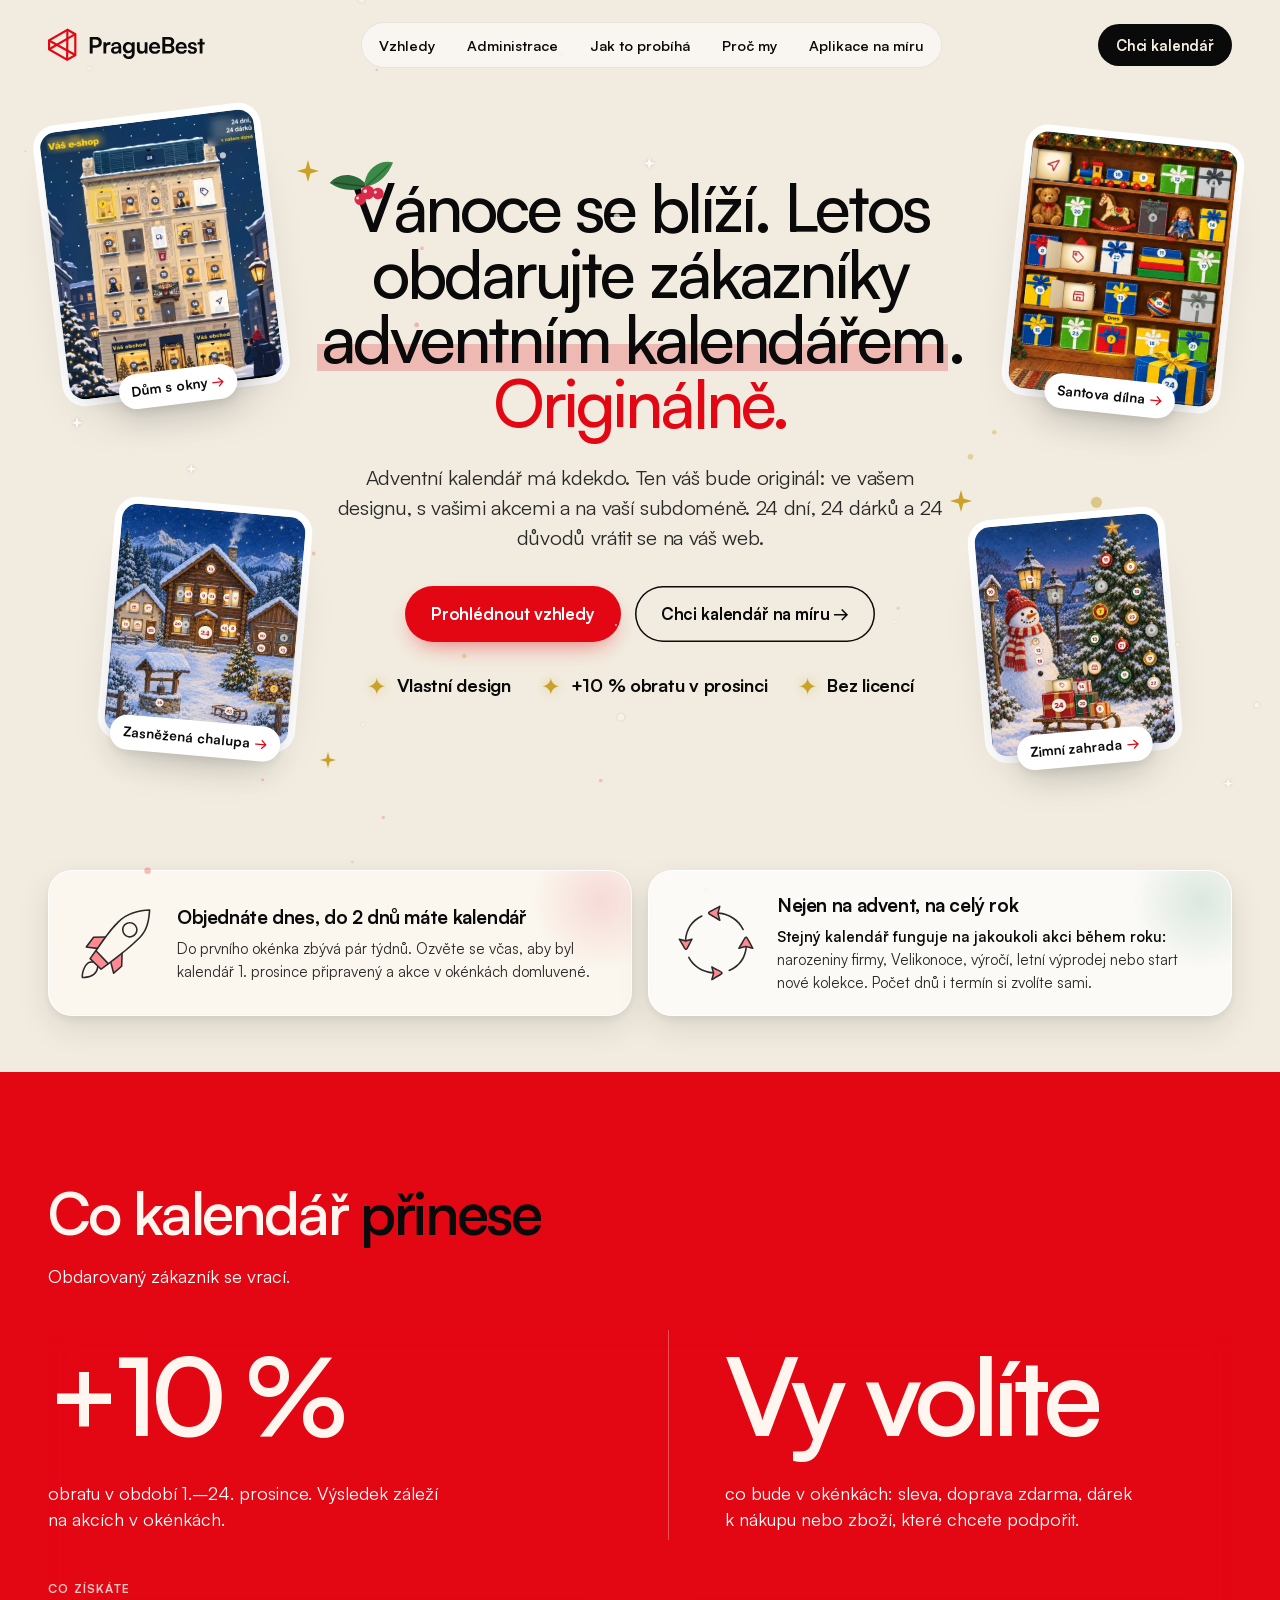
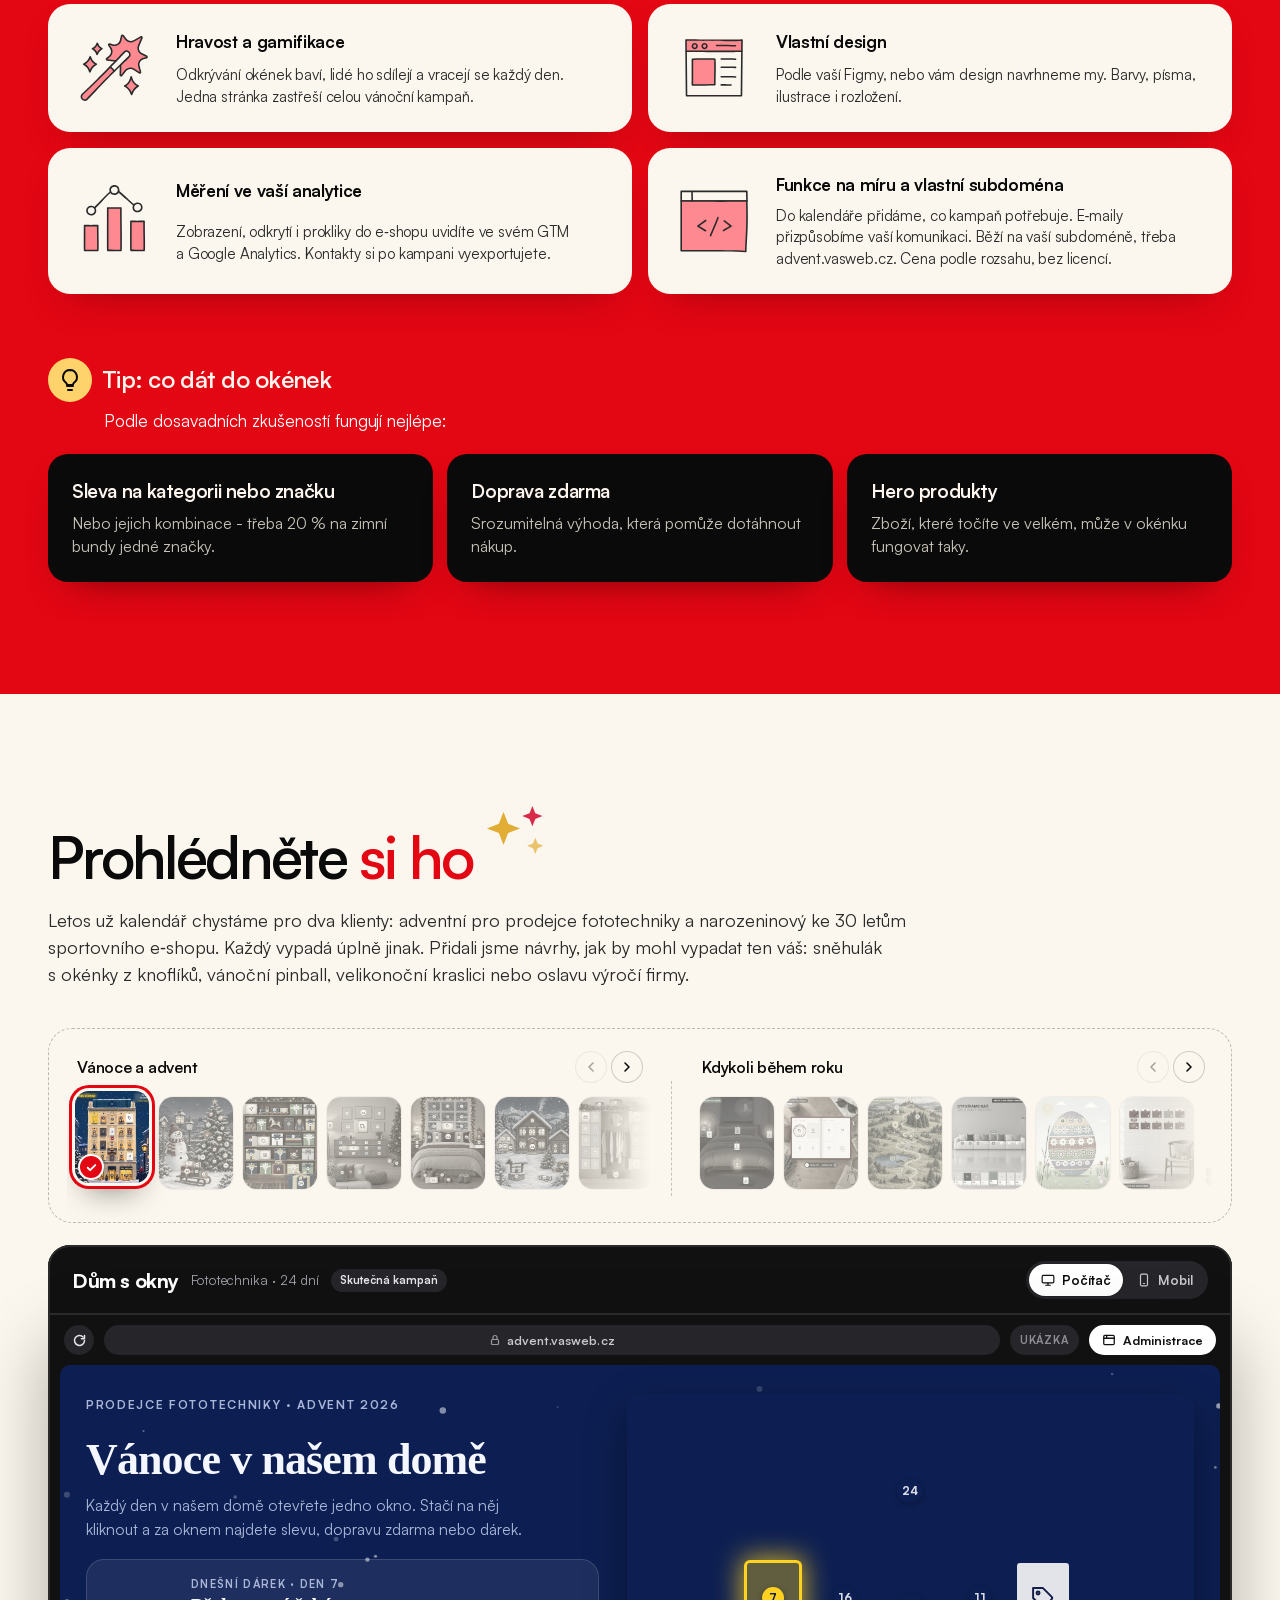
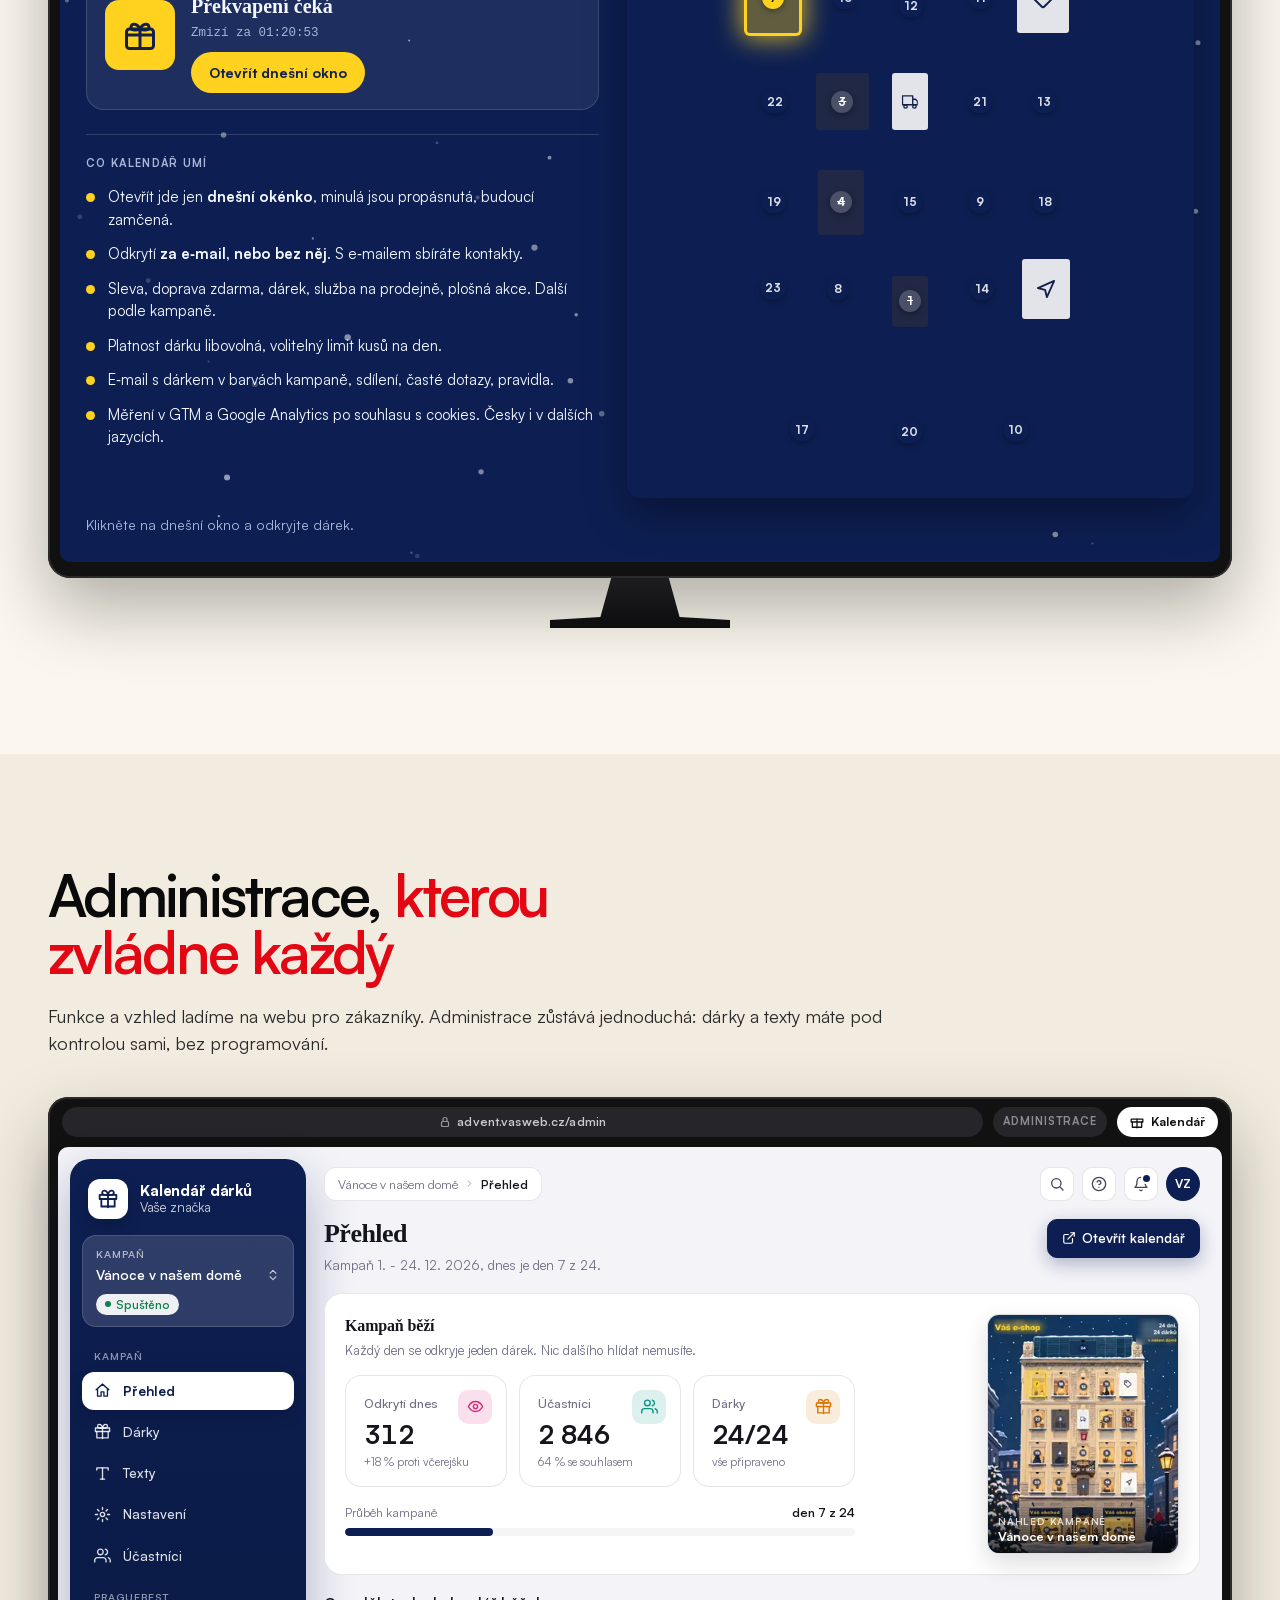
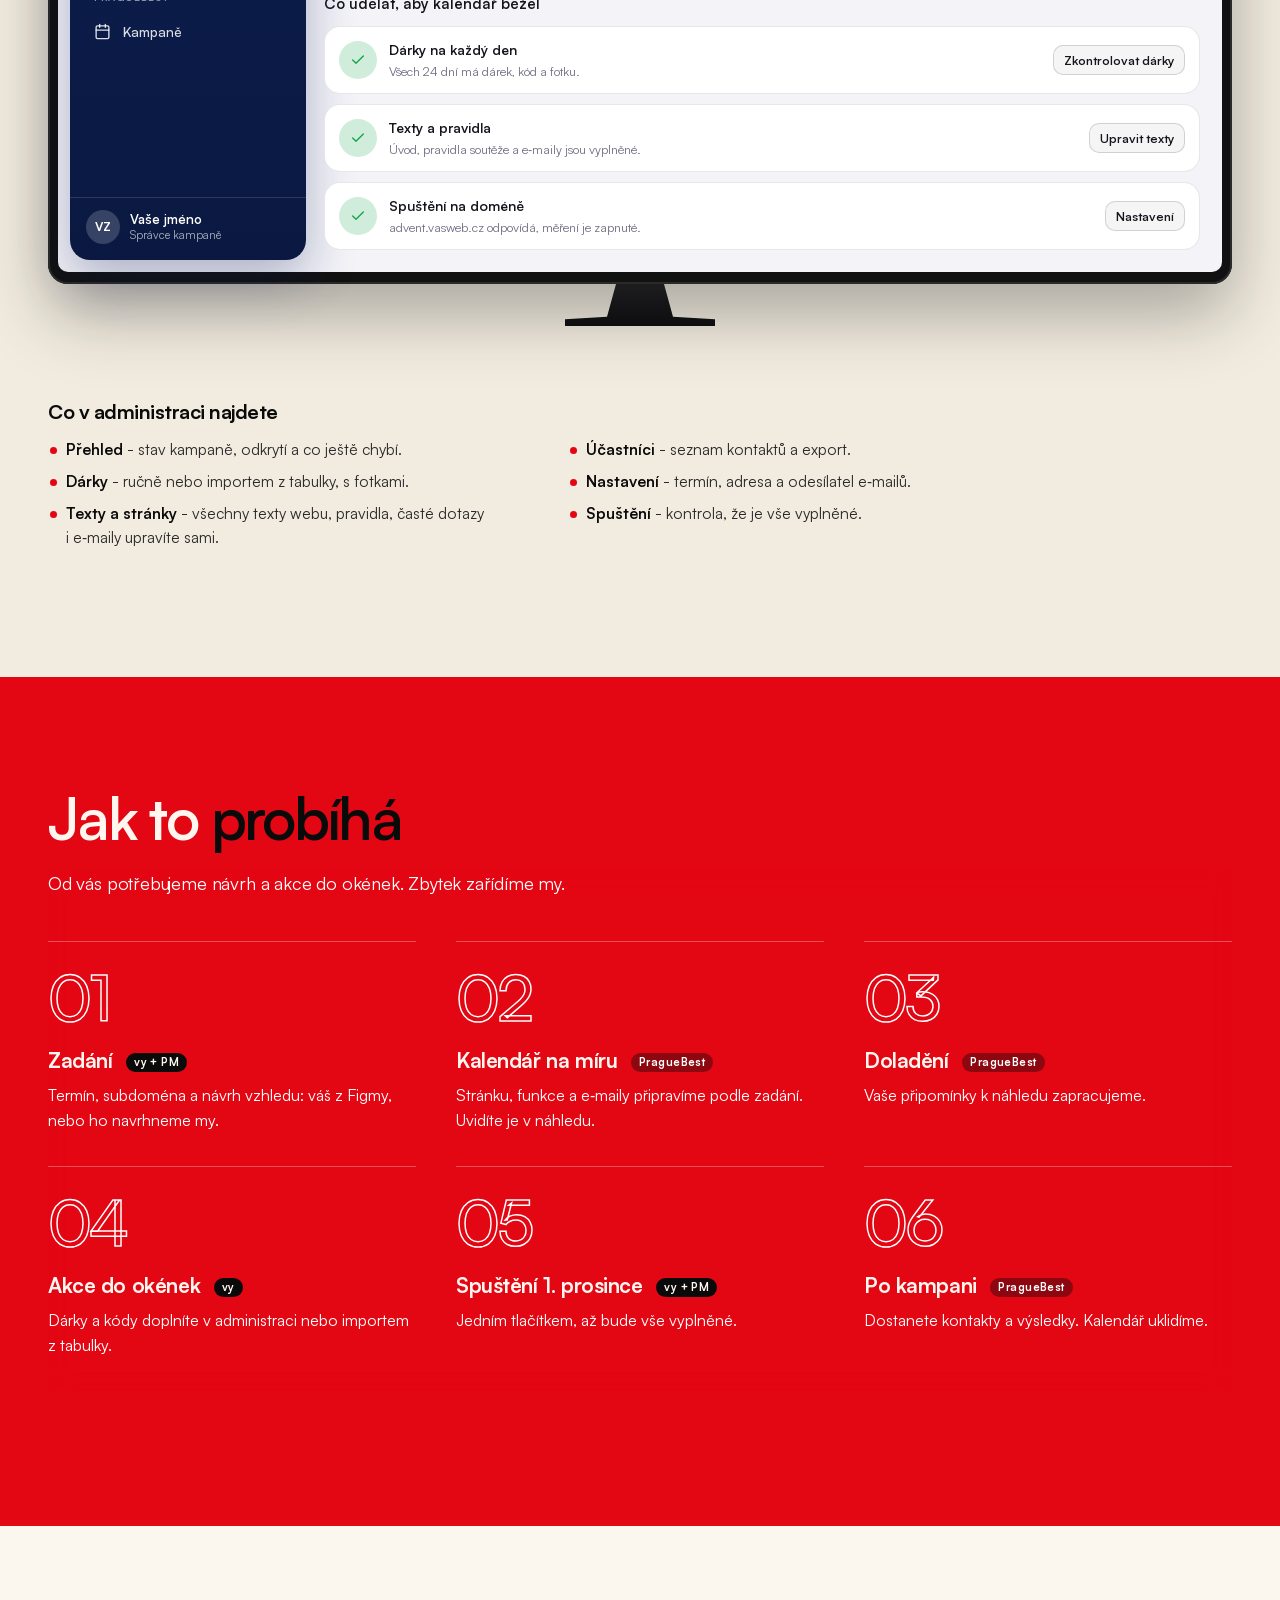
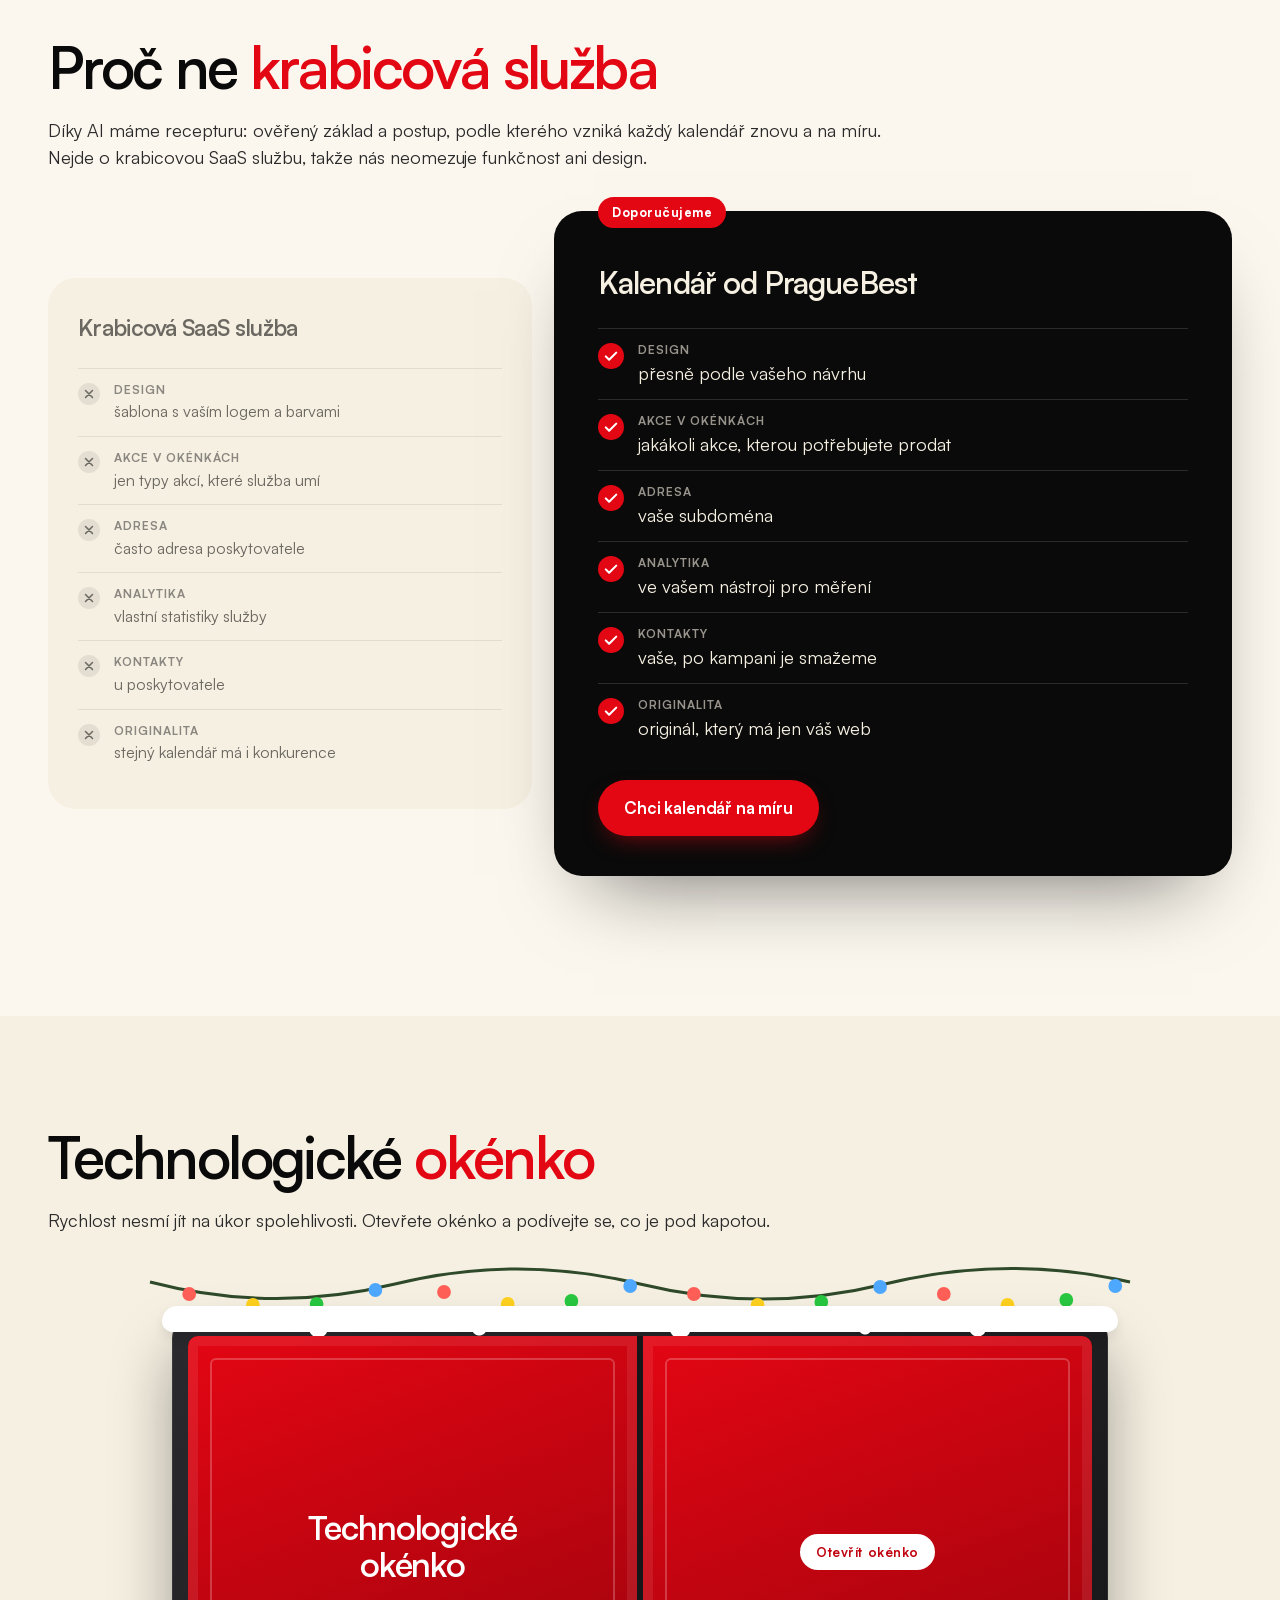
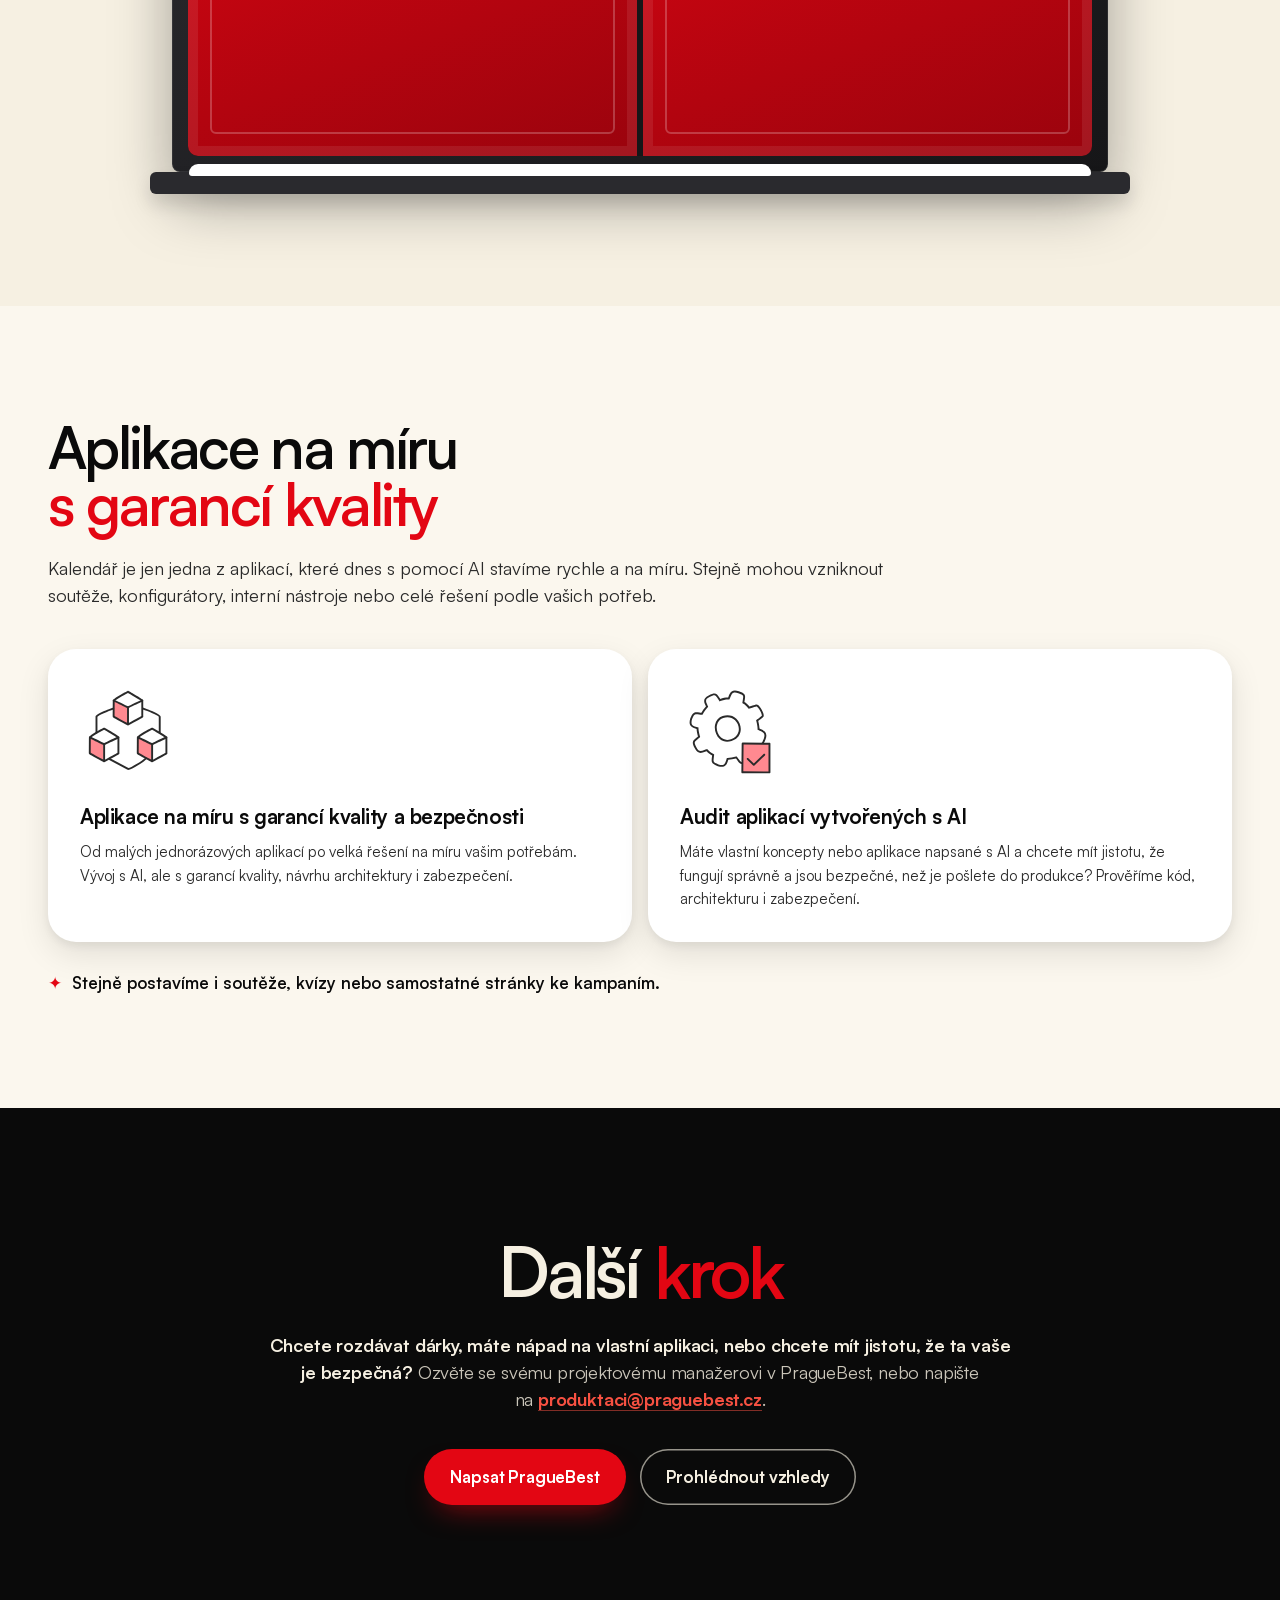
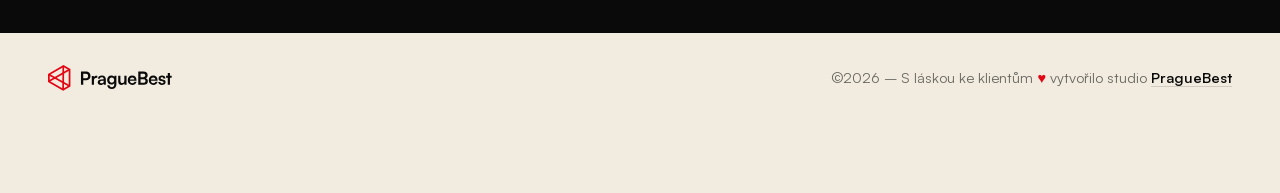
==== index.html @ 74a64cd0 "Serve the new landing page as index.html, keep the old one as index-old.html The redesigned page is " ====
<!DOCTYPE html>
<html lang="cs">
<head>
<meta charset="UTF-8">
<meta name="viewport" content="width=device-width, initial-scale=1.0">
<link rel="icon" type="image/png" sizes="32x32" href="favicon-32x32.png">
<link rel="icon" type="image/png" sizes="16x16" href="favicon-16x16.png">
<link rel="icon" type="image/png" sizes="194x194" href="favicon-194x194.png">
<link rel="apple-touch-icon" sizes="180x180" href="apple-touch-icon.png">
<link rel="mask-icon" href="safari-pinned-tab.svg" color="#d92b48">
<title>Letos obdarujte i své zákazníky | PragueBest</title>
<meta name="description" content="Vánoce se blíží a všichni shánějí dárky. Co kdyby je zákazníci dostávali každý den od vás? Adventní kalendář na vašem webu, ve vašem designu. Plus 10 % obratu v prosinci.">
<meta property="og:title" content="Letos obdarujte i své zákazníky | PragueBest">
<meta property="og:description" content="Vánoce se blíží. Adventní kalendář na vašem webu: 24 dní, 24 dárků, plus 10 % obratu v prosinci.">
<meta property="og:type" content="website">
<link rel="preload" as="image" href="img/fotoskoda-dum.webp">
<link rel="preload" href="fonts/Satoshi-Variable.woff2" as="font" type="font/woff2" crossorigin>
<link rel="preload" href="fonts/Inter-Variable-latin-ext.woff2" as="font" type="font/woff2" crossorigin>
<link rel="preload" href="fonts/Inter-Variable-latin.woff2" as="font" type="font/woff2" crossorigin>
<style>
  @font-face { font-family: 'Inter'; src: url('fonts/Inter-Variable-latin-ext.woff2') format('woff2-variations'); unicode-range: U+0100-02AF, U+0304, U+0308, U+0329, U+1E00-1E9F, U+1EF2-1EFF, U+2020, U+20A0-20AB, U+20AD-20C0, U+2113, U+2C60-2C7F, U+A720-A7FF; font-weight: 100 900; font-style: normal; font-display: block; }
  @font-face { font-family: 'Inter'; src: url('fonts/Inter-Variable-latin.woff2') format('woff2-variations'); unicode-range: U+0000-00FF, U+0131, U+0152-0153, U+02BB-02BC, U+02C6, U+02DA, U+02DC, U+0304, U+0308, U+0329, U+2000-206F, U+2074, U+20AC, U+2122, U+2191, U+2193, U+2212, U+2215, U+FEFF, U+FFFD; font-weight: 100 900; font-style: normal; font-display: block; }
  @font-face { font-family: 'JetBrains Mono'; src: url('fonts/JetBrainsMono-Variable-latin-ext.woff2') format('woff2-variations'); unicode-range: U+0100-02AF, U+0304, U+0308, U+0329, U+1E00-1E9F, U+1EF2-1EFF, U+2020, U+20A0-20AB, U+20AD-20C0, U+2113, U+2C60-2C7F, U+A720-A7FF; font-weight: 100 900; font-style: normal; font-display: block; }
  @font-face { font-family: 'JetBrains Mono'; src: url('fonts/JetBrainsMono-Variable-latin.woff2') format('woff2-variations'); unicode-range: U+0000-00FF, U+0131, U+0152-0153, U+02BB-02BC, U+02C6, U+02DA, U+02DC, U+0304, U+0308, U+0329, U+2000-206F, U+2074, U+20AC, U+2122, U+2191, U+2193, U+2212, U+2215, U+FEFF, U+FFFD; font-weight: 100 900; font-style: normal; font-display: block; }
  @font-face { font-family: 'Inter Fallback'; src: local('Arial'); size-adjust: 107.4%; ascent-override: 90.49%; descent-override: 22.56%; line-gap-override: 0%; }
</style>
<style>
  :root {
    --accent: #DA2A49; --accent-bright: #ff3057; --accent-soft: rgba(218,42,73,0.06);
    --ok: #0f7a4d; --ok-soft: rgba(15,122,77,0.07);
    --warn: #a86400; --warn-soft: rgba(168,100,0,0.08);
    --bg: #fafafa; --bg-card: #ffffff;
    --ink: #0a0a0a; --ink-2: #525252; --ink-3: #737373; --ink-4: #a3a3a3;
    --line: #e5e5e5; --line-soft: #f0f0f0;
    --mono: 'JetBrains Mono', 'SF Mono', Menlo, Consolas, monospace;
  }
  * { box-sizing: border-box; margin: 0; padding: 0; }
  html { scroll-behavior: smooth; scroll-padding-top: 78px; }
  @media (prefers-reduced-motion: reduce) { html { scroll-behavior: auto; } }
  body { font-family: 'Inter', 'Inter Fallback', -apple-system, BlinkMacSystemFont, "Segoe UI", Roboto, Arial, sans-serif; font-synthesis: none; background: var(--bg); color: var(--ink); line-height: 1.55; font-size: 16px; -webkit-font-smoothing: antialiased; font-feature-settings: "ss01", "ss03", "cv11"; }
  .container { max-width: 1240px; margin: 0 auto; padding: 48px 28px 100px; }
  a { color: var(--accent); text-decoration: none; border-bottom: 1px solid rgba(218,42,73,0.25); }
  a:hover { border-bottom-color: var(--accent); }
  :focus-visible { outline: 3px solid var(--accent); outline-offset: 3px; border-radius: 4px; }
  .skip { position: absolute; left: -9999px; top: 0; background: var(--accent); color: #fff; padding: 12px 18px; z-index: 90; font-weight: 700; border-bottom: 0; border-radius: 0 0 10px 0; }
  .skip:focus { left: 0; top: 0; }
  .vh { position: absolute !important; width: 1px; height: 1px; padding: 0; margin: -1px; overflow: hidden; clip: rect(0,0,0,0); white-space: nowrap; border: 0; }

  .top-bar { display: flex; flex-wrap: wrap; gap: 12px; justify-content: space-between; align-items: center; margin-bottom: 40px; font-size: 11px; color: var(--ink-3); letter-spacing: 0.08em; text-transform: uppercase; font-weight: 500; }
  .top-bar .brand::before { content: "\25CF"; color: var(--accent); margin-right: 6px; }

  header.doc-header { margin-bottom: 44px; }
  header.doc-header h1 { font-size: clamp(34px, 5.6vw, 62px); font-weight: 800; letter-spacing: -0.04em; line-height: 1.04; margin-bottom: 18px; max-width: 940px; }
  header.doc-header h1 .accent { color: var(--accent); }
  header.doc-header .subtitle { font-size: 19px; color: var(--ink-2); line-height: 1.45; max-width: 840px; letter-spacing: -0.01em; }
  .meta-row { display: flex; flex-wrap: wrap; gap: 10px; margin-top: 24px; }
  .pill { display: inline-flex; align-items: center; gap: 8px; padding: 7px 13px; border-radius: 100px; font-size: 12.5px; font-weight: 500; letter-spacing: -0.01em; background: var(--accent-soft); border: 1px solid rgba(218,42,73,0.18); color: var(--accent); }
  .pill.neutral { background: #fff; border-color: var(--line); color: var(--ink-3); }
  a.pill.link { background: var(--accent); border-color: var(--accent); color: #fff; font-weight: 700; cursor: pointer; }
  a.pill.link::before { background: #fff; }
  a.pill.link:hover { background: #c22440; border-color: #c22440; }
  .pill::before { content: ""; width: 6px; height: 6px; background: currentColor; border-radius: 50%; }
  .doc-actions { display: flex; flex-wrap: wrap; gap: 8px; margin-top: 16px; }
  .doc-actions .da { display: inline-flex; align-items: center; gap: 7px; padding: 8px 14px; border-radius: 100px; border: 1px solid var(--line); background: #fff; color: var(--ink); font: inherit; font-size: 13px; font-weight: 600; cursor: pointer; }
  .doc-actions .da:hover { border-color: var(--ink-4); color: var(--ink); }
  .doc-actions .da svg { width: 15px; height: 15px; flex: none; }
  .doc-actions .da.primary { background: var(--accent); border-color: var(--accent); color: #fff; }
  .doc-actions .da.primary:hover { background: #c22440; }

  .keybox { background: var(--ink); color: #fff; border-radius: 18px; padding: 30px 32px 26px; margin-bottom: 22px; }
  .keybox .label { font-size: 11px; letter-spacing: 0.12em; text-transform: uppercase; color: var(--accent-bright); font-weight: 700; margin-bottom: 12px; display: block; }
  .keybox p { font-size: 17.5px; line-height: 1.5; letter-spacing: -0.01em; color: #f0f0f0; max-width: 920px; margin-bottom: 0; }
  .keybox p + p { margin-top: 12px; }
  .keybox strong { color: #fff; }
  .keybox a { color: #fff; border-bottom-color: rgba(255,255,255,0.4); }
  .keytiles { display: grid; grid-template-columns: repeat(auto-fit, minmax(200px, 1fr)); gap: 10px; margin: 6px 0 20px; }
  .keytiles .kt { background: rgba(255,255,255,0.07); border: 1px solid rgba(255,255,255,0.14); border-radius: 12px; padding: 12px 14px; min-width: 0; }
  .keytiles .kt b { display: block; color: #fff; font-size: 16px; letter-spacing: -0.01em; line-height: 1.25; margin-bottom: 3px; }
  .keytiles .kt span { display: block; color: rgba(255,255,255,0.7); font-size: 12.5px; line-height: 1.35; }

  nav.toc-list { background: var(--accent-soft); border-left: 4px solid var(--accent); border-radius: 6px 16px 16px 6px; padding: 18px 26px 16px 26px; margin: 0 0 64px; }
  nav.toc-list .toc-group-title { display: block; font-size: 14px; font-weight: 800; color: var(--accent); margin: 0 0 10px; }
  nav.toc-list ul { list-style: disc; margin: 0 0 0 18px; padding: 0; max-width: none; columns: 2; column-gap: 40px; }
  nav.toc-list li { margin: 0 0 9px; font-size: 15px; line-height: 1.4; break-inside: avoid; color: var(--ink-2); }
  nav.toc-list li a { color: var(--accent); text-decoration: underline; text-underline-offset: 3px; font-weight: 650; border-bottom: none; }
  nav.toc-list li a:hover { color: var(--ink); }
  nav.toc-list li a .num { color: var(--ink-4); font-weight: 700; font-size: 12px; margin-right: 8px; text-decoration: none; display: inline-block; }
  nav.toc-list li .d { display: block; color: var(--ink-3); font-size: 13.5px; }
  @media (max-width: 720px) { nav.toc-list ul { columns: 1; } }

  section { margin-bottom: 76px; scroll-margin-top: 78px; }
  .section-label { display: block; font-size: 11px; color: var(--ink-3); letter-spacing: 0.1em; text-transform: uppercase; font-weight: 600; margin-bottom: 12px; }
  .section-label::before { content: "\25CF  "; color: var(--accent); }
  h2 { font-size: clamp(26px, 3.4vw, 38px); font-weight: 800; letter-spacing: -0.03em; line-height: 1.08; margin-bottom: 14px; max-width: 1000px; }
  h2 .accent { color: var(--accent); }
  h3 { font-size: 20px; font-weight: 700; letter-spacing: -0.02em; margin: 34px 0 10px; }
  .lead { font-size: 17px; color: var(--ink-2); max-width: 860px; line-height: 1.55; margin-bottom: 22px; }
  p { max-width: 860px; margin-bottom: 12px; color: var(--ink-2); }
  p strong, li strong { color: var(--ink); font-weight: 650; }
  ul.dots { list-style: none; padding: 0; margin: 0 0 16px; max-width: 860px; color: var(--ink-2); }
  ul.dots li { position: relative; padding-left: 18px; margin: 0 0 8px; font-size: 15.5px; }
  ul.dots li::before { content: ""; position: absolute; left: 2px; top: 10px; width: 7px; height: 7px; border-radius: 50%; background: var(--accent); }
  ul.dots.cols { columns: 2; column-gap: 40px; max-width: 1000px; }
  ul.dots.cols li { break-inside: avoid; }
  @media (max-width: 720px) { ul.dots.cols { columns: 1; } }

  .table-wrap { overflow-x: auto; margin: 20px 0; border: 1px solid var(--line); border-radius: 14px; background: var(--bg-card); }
  table.cmp { width: 100%; border-collapse: collapse; font-size: 15px; min-width: 620px; line-height: 1.45; }
  table.cmp th { text-align: left; font-size: 11.5px; letter-spacing: 0.08em; text-transform: uppercase; color: var(--ink); font-weight: 700; padding: 13px 16px; border-bottom: 2px solid var(--line); background: #f4f4f5; vertical-align: top; }
  table.cmp th.us { background: var(--accent); color: #fff; border-bottom-color: var(--accent); }
  table.cmp td { padding: 12px 16px; border-bottom: 1px solid var(--line-soft); vertical-align: top; color: var(--ink-2); }
  table.cmp td:first-child { font-weight: 650; color: var(--ink); width: 18%; }
  table.cmp td.us { color: var(--ink); background: rgba(218,42,73,0.035); }
  table.cmp td.us::before { content: "\2713"; color: var(--accent); font-weight: 800; margin-right: 8px; }
  table.cmp tr:last-child td { border-bottom: none; }
  @media (max-width: 640px) {
    .table-wrap.cmp-wrap { border: 0; background: none; overflow: visible; }
    table.cmp, table.cmp tbody, table.cmp tr, table.cmp td { display: block; min-width: 0; width: auto; }
    table.cmp thead { display: none; }
    table.cmp tr { background: #fff; border: 1px solid var(--line); border-radius: 12px; margin-bottom: 10px; overflow: hidden; }
    table.cmp td { border: 0; padding: 8px 14px; }
    table.cmp td:first-child { width: auto; padding-top: 12px; font-size: 16px; }
    table.cmp td[data-l]::before { content: attr(data-l); display: block; font-size: 11px; font-weight: 700; letter-spacing: .06em; text-transform: uppercase; color: var(--ink-3); margin-bottom: 2px; }
    table.cmp td.us { padding-bottom: 12px; }
    table.cmp td.us::before { color: var(--accent); margin: 0 0 2px; }
  }

  .callout { border-left: 3px solid var(--accent); background: var(--accent-soft); padding: 14px 18px; border-radius: 0 12px 12px 0; margin: 18px 0; max-width: 860px; }
  .callout p { margin-bottom: 0; font-size: 15px; }
  .callout .label { display: block; font-size: 11px; letter-spacing: 0.1em; text-transform: uppercase; font-weight: 700; color: var(--accent); margin-bottom: 6px; }
  .callout.ok { border-left-color: var(--ok); background: var(--ok-soft); }
  .callout.ok .label { color: var(--ok); }

  .cards { display: grid; grid-template-columns: repeat(auto-fit, minmax(240px, 1fr)); gap: 14px; margin: 22px 0; }
  .card { background: var(--bg-card); border: 1px solid var(--line); border-radius: 14px; padding: 20px 20px 18px; }
  .card .tag { display: inline-block; font-size: 10.5px; letter-spacing: 0.1em; text-transform: uppercase; font-weight: 700; color: var(--accent); margin-bottom: 8px; }
  .card .tag.neutral { color: var(--ink-3); }
  .card h3 { margin: 0 0 6px; font-size: 17px; }
  .card p { font-size: 15px; margin-bottom: 0; line-height: 1.45; }
  .card .ico { width: 38px; height: 38px; border-radius: 10px; background: var(--accent-soft); color: var(--accent); display: flex; align-items: center; justify-content: center; margin-bottom: 12px; }
  .card .ico svg { width: 20px; height: 20px; }

  .flow { counter-reset: step; list-style: none; padding: 0; margin: 0 0 18px; max-width: 860px; }
  .flow > li { position: relative; padding: 0 0 18px 44px; counter-increment: step; color: var(--ink-2); }
  .flow > li::before { content: counter(step); position: absolute; left: 0; top: 0; width: 30px; height: 30px; border-radius: 50%; background: var(--ink); color: #fff; font-weight: 700; font-size: 14px; display: flex; align-items: center; justify-content: center; }
  .flow > li::after { content: ''; position: absolute; left: 14px; top: 32px; bottom: 0; border-left: 2px solid var(--line); }
  .flow > li:last-child::after { display: none; }
  .flow > li b { display: block; color: var(--ink); font-size: 17px; font-weight: 700; letter-spacing: -0.02em; margin-bottom: 2px; }
  .flow .who { display: inline-block; margin-left: 8px; font-size: 11px; font-weight: 700; letter-spacing: .04em; color: var(--ink-3); background: #f1f1f2; border-radius: 100px; padding: 1px 8px; vertical-align: 2px; }
  .flow .who.you { color: var(--accent); background: var(--accent-soft); }

  details.more { border: 1px solid var(--line); border-radius: 12px; background: #fff; margin: 14px 0; max-width: 1000px; }
  details.more > summary { cursor: pointer; list-style: none; padding: 11px 14px; font-weight: 700; font-size: 14.5px; display: flex; align-items: center; gap: 10px; color: var(--ink); }
  details.more > summary::-webkit-details-marker { display: none; }
  details.more > summary::before { content: "+"; width: 22px; height: 22px; border-radius: 50%; background: var(--accent); color: #fff; display: inline-flex; align-items: center; justify-content: center; font-weight: 800; font-size: 15px; flex: 0 0 auto; }
  details.more[open] > summary::before { content: "\2013"; }
  details.more > div { padding: 12px 16px 14px; border-top: 1px solid var(--line); }
  details.more > div > :last-child { margin-bottom: 0; }

  footer.doc-footer { margin-top: 80px; padding-top: 28px; border-top: 1px solid var(--line); font-size: 13.5px; color: var(--ink-3); }
  footer.doc-footer p { font-size: 13.5px; color: var(--ink-3); max-width: 900px; }

  @media (max-width: 720px) {
    .container { padding: 36px 16px 70px; }
    .keybox { padding: 24px 20px; }
  }

  /* ---------- Ukázka kalendáře: 4 vzhledy (dům s okny, sportovní e-shop, vymyšlené obory) ---------- */
  .demo-bar { display: flex; flex-wrap: wrap; gap: 12px 28px; align-items: center; margin: 0 0 28px; }
  .demo-bar .grp { display: flex; flex-wrap: wrap; align-items: center; gap: 12px; }
  .demo-bar .lbl { min-width: 0; }
  .demo-bar .lbl { font-size: 11px; font-weight: 700; letter-spacing: .1em; text-transform: uppercase; color: var(--ink-3); }
  .seg { display: inline-flex; flex-wrap: wrap; gap: 6px; }
  .seg button { font: inherit; font-size: 13px; font-weight: 650; padding: 7px 13px; border-radius: 100px; border: 1px solid var(--line); background: #fff; color: var(--ink); cursor: pointer; display: inline-flex; align-items: center; gap: 7px; }
  .seg button i { width: 12px; height: 12px; border-radius: 50%; display: inline-block; box-shadow: inset 0 0 0 1px rgba(0,0,0,.12); }
  .seg button:hover { border-color: var(--ink-4); }
  .seg button[aria-pressed="true"] { background: var(--accent); border-color: var(--accent); color: #fff; }
  .seg button[aria-pressed="true"] i { box-shadow: inset 0 0 0 1px rgba(255,255,255,.35), 0 0 0 2px rgba(255,255,255,.6); }
  .demo-bar .grp.device { padding-left: 0; border-left: 0; }
  .demo-bar .grp.device .seg button { background: #f4f4f5; border-color: transparent; }
  .demo-bar .grp.device .seg button[aria-pressed="true"] { background: var(--ink); border-color: var(--ink); }

  /* výběr vzhledu: jeden panel s náhledy, přepínačem zobrazení a názvem vybraného */
  .demo-bar { display: grid; grid-template-columns: minmax(0, 1fr); align-items: start; gap: 0; margin: 0 0 22px; padding: 14px 16px 0; border: 1px solid var(--line); border-radius: 18px; background: #fff; }
  .vz { min-width: 0; }
  .vz-strip { display: flex; align-items: flex-start; gap: 18px; min-width: 0; padding-bottom: 14px; }
  .vz-set { flex: 1 1 0; min-width: 0; }
  .vz-head { display: flex; align-items: center; gap: 10px; margin: 0 0 8px; }
  .vz-head .vz-k { margin: 0; }
  .vz-nav { display: flex; gap: 4px; margin-left: auto; }
  .vz-set:not(.over) .vz-nav { visibility: hidden; }
  .vz-arr { display: grid; place-items: center; width: 26px; height: 26px; padding: 0; border: 1px solid var(--line); border-radius: 50%; background: #fff; color: var(--ink); cursor: pointer; transition: opacity .15s ease, background .15s ease; }
  .vz-arr svg { width: 14px; height: 14px; }
  .vz-arr:hover:not(:disabled) { background: #f1f1f3; }
  .vz-arr:disabled { opacity: .35; cursor: default; }
  .vz-arr:focus-visible { outline: 3px solid var(--accent); outline-offset: 2px; }
  .vz-k { display: block; margin: 0 0 8px; font-size: 10.5px; font-weight: 700; letter-spacing: .1em; text-transform: uppercase; color: var(--ink-3); white-space: nowrap; }
  .vz-thumbs { display: flex; gap: 6px; overflow-x: auto; scrollbar-width: none; padding: 6px; margin: -6px; }
  .vz-thumbs::-webkit-scrollbar { display: none; }
  .vz-thumbs.fade-r { -webkit-mask-image: linear-gradient(90deg, #000 86%, transparent); mask-image: linear-gradient(90deg, #000 86%, transparent); }
  .vz-thumbs.fade-l { -webkit-mask-image: linear-gradient(90deg, transparent, #000 14%); mask-image: linear-gradient(90deg, transparent, #000 14%); }
  .vz-thumbs.fade-l.fade-r { -webkit-mask-image: linear-gradient(90deg, transparent, #000 14%, #000 86%, transparent); mask-image: linear-gradient(90deg, transparent, #000 14%, #000 86%, transparent); }
  .vz-sep { align-self: stretch; flex: none; width: 1px; background: var(--line); }
  .vz-th { position: relative; flex: none; width: 56px; height: 70px; padding: 0; border: 0; border-radius: 8px; overflow: hidden; background: #ececef; cursor: pointer; opacity: .6; box-shadow: 0 0 0 1px rgba(0,0,0,.08); transition: opacity .15s ease, box-shadow .15s ease; }
  .vz-th img { display: block; width: 100%; height: 100%; object-fit: cover; }
  .vz-th-w { position: relative; flex: none; }
  .vz-tip { position: fixed; left: 0; top: 0; z-index: 30; width: max-content; max-width: 220px; padding: 7px 11px 8px; border-radius: 10px; background: #fff; color: #14141a; text-align: left; box-shadow: 0 0 0 1px rgba(10,10,10,.08), 0 14px 32px rgba(10,10,10,.22); pointer-events: none; opacity: 0; visibility: hidden; translate: -50% 6px; transition: opacity .16s ease, translate .16s ease, visibility 0s .16s; }
  .vz-tip::before { content: ""; position: absolute; left: calc(50% + var(--sip, 0px)); bottom: 100%; margin-left: -7px; border: 7px solid transparent; border-bottom-color: #fff; filter: drop-shadow(0 -1px 0 rgba(10,10,10,.08)); }
  .vz-tip b { display: block; font-size: 13px; font-weight: 800; line-height: 1.2; }
  .vz-tip small { display: block; margin-top: 2px; font-size: 12px; color: #6b6b76; }
  .vz-tip.on { opacity: 1; visibility: visible; translate: -50% 0; transition-delay: .12s, .12s, 0s; }
  @media (hover: none) { .vz-tip { display: none; } }
  .vz-th:hover { opacity: 1; }
  .vz-th:focus-visible { outline: 3px solid var(--accent); outline-offset: 2px; opacity: 1; }
  .vz-th[aria-pressed="true"] { opacity: 1; box-shadow: 0 0 0 2px #fff, 0 0 0 4px var(--accent); }
  .demo-bar .grp.device { display: block; margin-left: auto; padding: 0; border: 0; }
  .demo-bar .grp.device .seg { display: flex; gap: 2px; padding: 3px; border-radius: 100px; background: #f1f1f3; }
  .demo-bar .grp.device .seg button { border: 0; background: transparent; padding: 6px 12px; }
  .demo-bar .grp.device .seg button[aria-pressed="true"] { background: #fff; color: var(--ink); box-shadow: 0 1px 3px rgba(0,0,0,.14); }
  .vz-cap { display: flex; flex-wrap: wrap; align-items: center; gap: 6px 12px; padding: 9px 0 10px; border-top: 1px solid var(--line); }
  .vz-cap strong { font-size: 16px; font-weight: 800; color: var(--ink); }
  .vz-cap-m { font-size: 13.5px; color: var(--ink-3); }
  .vz-cap-s { padding: 3px 9px; border-radius: 100px; background: #f1f1f3; color: var(--ink); font-size: 11px; font-weight: 700; }
  .vz-cap-s[hidden] { display: none; }
  .vz-admin { display: none; font-size: 13px; font-weight: 700; }
  @media (max-width: 899px) { .vz-admin { display: inline; } }
  @media (max-width: 860px) {
    .vz-strip { flex-direction: column; gap: 14px; }
    .vz-set { flex: none; width: 100%; }
    .vz-sep { display: none; }
  }
  @media (prefers-reduced-motion: reduce) { .vz-th { transition: none; } }
  .demo-bar input[type=range] { accent-color: var(--accent); width: 170px; }
  .demo-bar output { font-weight: 800; font-size: 15px; min-width: 28px; display: inline-block; }
  .demo-note { font-size: 13px; color: var(--ink-3); margin: 10px 0 0; }

  .demo { --d-bg: #0d1f52; --d-ink: #f4f7ff; --d-ink-2: #a9b6d8; --d-door: #14204a; --d-door-ink: #fff; --d-door-line: #24356b;
    --d-today: #ffd21f; --d-today-ink: #14204a; --d-open: #fff; --d-open-ink: #14204a; --d-locked: rgba(10,23,64,.42); --d-missed: rgba(74,80,104,.78);
    --d-btn: #ffd21f; --d-btn-ink: #14204a; --d-radius: 6px; --d-font: Georgia, 'Times New Roman', serif; --d-card: rgba(255,255,255,.07); --d-card-line: rgba(255,255,255,.14);
    position: relative; overflow: hidden; border-radius: 20px; background: var(--d-bg); color: var(--d-ink); padding: 26px; box-shadow: 0 18px 50px rgba(0,0,0,.16); }
  .demo .deco { position: absolute; inset: 0; width: 100%; height: 100%; pointer-events: none; }
  .demo .d-wrap { position: relative; display: grid; grid-template-columns: minmax(0, .95fr) minmax(0, 1.05fr); gap: 28px; align-items: start; }
  #demo-stage { display: flex; align-items: center; justify-content: center; width: 100%; max-width: 560px; margin: 0 auto; aspect-ratio: 4 / 5; }
  #demo-stage .scene { margin: 0; max-height: 100%; max-width: calc(100% * var(--sc-ar, 0.8) / 0.8); }
  .demo .scene.cake, .demo .scene.egg, .demo .scene.raketa, .demo .scene.spani, .demo .scene.pas-scene, .demo .scene.chalupa, .demo .scene.vzk-scene, .demo .scene.obl-scene { --sc-ar: 0.8; }
  .demo .scene:not(.adv):not(.cake):not(.egg):not(.raketa):not(.spani):not(.pas-scene):not(.chalupa):not(.vzk-scene):not(.obl-scene) { --sc-ar: 0.8056; }
  #demo-stage .grid { width: 100%; align-self: start; }
  .demo .d-top { display: flex; align-items: center; gap: 10px; margin-bottom: 18px; font-size: 12px; letter-spacing: .14em; text-transform: uppercase; font-weight: 700; color: var(--d-ink-2); min-height: 28px; }
  .demo .d-top img { height: 34px; width: auto; }
  .demo .d-top .fs-logo { font-family: 'Inter', Arial, sans-serif; font-weight: 900; font-size: 24px; letter-spacing: -0.03em; text-transform: none; color: #ffd21f; }
  .demo .d-title { font-family: var(--d-font); font-size: clamp(28px, 3.6vw, 44px); line-height: 1.04; letter-spacing: -0.02em; margin: 0 0 10px; color: var(--d-ink); font-weight: 700; }
  .demo .d-lead { color: var(--d-ink-2); font-size: 15.5px; margin: 0 0 18px; max-width: 460px; }
  .demo .d-today { background: var(--d-card); border: 1px solid var(--d-card-line); border-radius: 18px; padding: 16px 18px; display: flex; gap: 16px; align-items: center; }
  .demo .d-today .art { width: 70px; height: 70px; flex: none; border-radius: 14px; background: var(--d-today); color: var(--d-today-ink); display: flex; align-items: center; justify-content: center; }
  .demo .d-today .art svg { width: 36px; height: 36px; }
  .demo .d-today .k { font-size: 11px; letter-spacing: .12em; text-transform: uppercase; font-weight: 700; color: var(--d-ink-2); }
  .demo .d-today .t { font-family: var(--d-font); font-size: 20px; line-height: 1.15; font-weight: 700; margin: 2px 0 6px; color: var(--d-ink); }
  .demo .d-today .cd { font-family: var(--mono); font-size: 12.5px; color: var(--d-ink-2); }
  .demo .d-btn { display: inline-block; font: inherit; font-size: 14px; font-weight: 750; border: 0; border-radius: 100px; padding: 10px 18px; background: var(--d-btn); color: var(--d-btn-ink); margin-top: 8px; }
  .demo .d-btn:hover { filter: brightness(1.06); }
  .demo .d-umi { margin-top: 24px; padding-top: 20px; border-top: 1px solid var(--d-card-line); }
  .demo .d-umi .k { font-size: 11px; letter-spacing: .12em; text-transform: uppercase; font-weight: 700; color: var(--d-ink-2); margin-bottom: 14px; }
  .demo .d-umi ul { list-style: none; margin: 0; padding: 0; max-width: none; color: var(--d-ink); }
  .demo .d-umi li { position: relative; padding-left: 22px; margin: 0 0 12px; font-size: 15px; line-height: 1.5; color: var(--d-ink); }
  .demo .d-umi li::before { content: ""; position: absolute; left: 0; top: 7px; width: 9px; height: 9px; border-radius: 50%; background: var(--d-today); }
  .demo .d-umi li strong { color: var(--d-ink); font-weight: 700; }
  .demo-frame.is-mobile .demo .d-umi { display: none; }
  .demo .d-hero-img { margin-top: 18px; width: 100%; max-width: 420px; height: auto; display: block; }
  .demo .d-toast { position: relative; min-height: 22px; margin-top: 14px; font-size: 14px; color: var(--d-ink-2); }

  /* mřížka okének */
  .demo .grid { display: grid; grid-template-columns: repeat(6, minmax(0, 1fr)); gap: 8px; }
  .demo .door { position: relative; cursor: default; aspect-ratio: 1 / 1; border-radius: var(--d-radius); background: var(--d-door); color: var(--d-door-ink); border: 1px solid var(--d-door-line); font: inherit; cursor: pointer; display: flex; flex-direction: column; align-items: center; justify-content: center; gap: 2px; padding: 4px; transition: transform .15s ease, box-shadow .15s ease; overflow: hidden; }
  .demo .door:hover { transform: translateY(-2px); box-shadow: 0 10px 22px rgba(0,0,0,.18); }
  .demo .door .n { font-family: var(--d-font); font-size: clamp(17px, 2vw, 26px); font-weight: 800; line-height: 1; }
  .demo .door .s { font-size: 9.5px; font-weight: 700; letter-spacing: .05em; text-transform: uppercase; opacity: .85; text-align: center; }
  .demo .door svg { width: 18px; height: 18px; }
  .demo .door.locked { background: var(--d-locked); }
  .demo .door.missed { background: var(--d-missed); }
  .demo .door.missed .n { text-decoration: line-through; text-decoration-thickness: 2px; }
  .demo .door.open { background: var(--d-open); color: var(--d-open-ink); }
  .demo .door.today { background: var(--d-today); color: var(--d-today-ink); border-color: transparent; animation: pulse 2.2s ease-in-out infinite; }
  @keyframes pulse { 0%, 100% { box-shadow: 0 0 0 0 rgba(255,210,31,.55); } 50% { box-shadow: 0 0 0 8px rgba(255,210,31,0); } }

  /* scéna: okna na ilustraci domu (dům s okny) */
  .demo .scene { position: relative; width: 100%; height: auto; max-height: 100%; margin: 0 auto; aspect-ratio: 1856 / 2304; border-radius: 14px; overflow: hidden; background: #0d1f52 url('img/fotoskoda-dum.webp') center / cover no-repeat; box-shadow: 0 16px 40px rgba(0,0,0,.35); }
  .demo .win { position: absolute; border: 0; padding: 0; margin: 0; background: transparent; cursor: default; border-radius: 3px; font: inherit; transition: background .2s ease, box-shadow .2s ease; }
  .demo .win .b { position: absolute; left: 50%; top: 50%; transform: translate(-50%, -50%); min-width: 22px; height: 22px; padding: 0 5px; border-radius: 99px; font-size: 11.5px; font-weight: 800; line-height: 22px; text-align: center; background: rgba(13,31,82,.85); color: #fff; box-shadow: 0 2px 6px rgba(0,0,0,.35); }
  .demo .win:hover { box-shadow: 0 0 0 2px #ffd21f; }
  .demo .win.locked .b { opacity: .85; }
  .demo .win.missed { background: rgba(40,44,64,.72); }
  .demo .win.missed .b { background: #4a5068; text-decoration: line-through; }
  .demo .win.open { background: rgba(255,255,255,.88); }
  .demo .win.open .b { background: #fff; color: #14204a; }
  .demo .win.open svg { position: absolute; left: 50%; top: 50%; width: 46%; height: 46%; transform: translate(-50%, -50%); color: #14204a; }
  .demo .win.open .b { display: none; }
  .demo .win.today { background: rgba(255,210,31,.35); box-shadow: 0 0 0 3px #ffd21f, 0 0 26px 6px rgba(255,210,31,.75); animation: glow 1.8s ease-in-out infinite; }
  .demo .win.today .b { background: #ffd21f; color: #14204a; }
  @keyframes glow { 50% { box-shadow: 0 0 0 3px #ffd21f, 0 0 10px 2px rgba(255,210,31,.4); } }
  @media (prefers-reduced-motion: reduce) { .demo .door.today, .demo .win.today { animation: none; } }

  /* interakce: otevření okénka, karta dárku */
  .demo .scene.spani .win:focus-visible, .demo .scene.chalupa .win:focus-visible { outline: none; }
  .demo .scene.spani .win:focus-visible .b, .demo .scene.chalupa .win:focus-visible .b { outline: 3px solid var(--d-today); outline-offset: 3px; }
  .demo .d-bubble { position: absolute; z-index: 15; max-width: 240px; display: flex; align-items: center; gap: 8px; padding: 9px 13px; border-radius: 12px; background: #14141a; color: #fff; font-family: 'Inter', 'Inter Fallback', Arial, sans-serif; font-size: 13.5px; font-weight: 650; line-height: 1.3; box-shadow: 0 10px 24px rgba(0,0,0,.3); translate: -50% -100%; pointer-events: none; opacity: 0; visibility: hidden; }
  .demo .d-bubble.dole { translate: -50% 0; }
  .demo .d-bubble::after { content: ""; position: absolute; left: calc(50% + var(--sipka, 0px)); top: 100%; margin-left: -7px; border: 7px solid transparent; border-top-color: #14141a; }
  .demo .d-bubble.dole::after { top: auto; bottom: 100%; border-top-color: transparent; border-bottom-color: #14141a; }
  .demo .d-bubble svg { flex: none; width: 16px; height: 16px; color: #ffd21f; }
  .demo .d-bubble.missed { background: #4a4a52; }
  .demo .d-bubble.missed::after { border-top-color: #4a4a52; }
  .demo .d-bubble.missed.dole::after { border-top-color: transparent; border-bottom-color: #4a4a52; }
  .demo .d-bubble.on { visibility: visible; animation: dBub 2.8s ease both; }
  @keyframes dBub { 0% { opacity: 0; transform: translateY(6px) scale(.92); } 8% { opacity: 1; transform: none; } 85% { opacity: 1; } 100% { opacity: 0; } }
  @media (prefers-reduced-motion: reduce) { .demo .d-bubble.on { animation: none; opacity: 1; } }
  .demo .win, .demo .door, .demo .dil { cursor: pointer; }
  .demo .win:focus-visible, .demo .door:focus-visible, .demo .dil:focus-visible, .demo .d-btn:focus-visible { outline: 3px solid var(--d-today); outline-offset: 3px; }
  .demo .d-btn { cursor: pointer; }
  .demo .door.just, .demo .scene:not(.spani):not(.chalupa) .win.just { animation: dOdkryt .6s cubic-bezier(.3,1.3,.5,1) both; }
  @keyframes dOdkryt { 0% { transform: perspective(500px) rotateY(0) scale(1); } 40% { transform: perspective(500px) rotateY(-75deg) scale(1.08); } 100% { transform: perspective(500px) rotateY(0) scale(1); } }
  .demo .shake { animation: dShake .45s ease both; }
  @keyframes dShake { 20% { translate: -4px 0; } 40% { translate: 4px 0; } 60% { translate: -3px 0; } 80% { translate: 2px 0; } }
  .demo .d-reveal { position: absolute; inset: 0; z-index: 20; background: rgba(8,14,32,.42); -webkit-backdrop-filter: blur(3px); backdrop-filter: blur(3px); }
  .demo .d-reveal[hidden] { display: none; }
  .demo .d-card { position: absolute; left: var(--cx, 50%); top: var(--cy, 50%); translate: -50% -50%; width: min(calc(100% - 32px), 360px); background: #fff; color: #14204a; border-radius: 20px; padding: 26px 24px 22px; text-align: center; box-shadow: 0 30px 70px rgba(0,0,0,.35); font-family: 'Inter', 'Inter Fallback', Arial, sans-serif; animation: dcIn .55s cubic-bezier(.2,1.35,.4,1) both; }
  .demo .d-card::before { content: ""; position: absolute; left: 50%; top: -9px; width: 64px; height: 18px; translate: -50% 0; border-radius: 0 0 10px 10px; background: var(--d-today); }
  @keyframes dcIn { 0% { opacity: 0; transform: translateY(60px) scale(.86) rotate(-3deg); } 100% { opacity: 1; transform: none; } }
  .demo .dc-x { position: absolute; right: 10px; top: 10px; width: 34px; height: 34px; border: 0; border-radius: 50%; background: #f1f3f8; color: #14204a; font-size: 20px; line-height: 1; cursor: pointer; }
  .demo .dc-ico { width: 64px; height: 64px; margin: 4px auto 12px; border-radius: 18px; display: grid; place-items: center; background: var(--d-today); color: var(--d-today-ink); }
  .demo .dc-ico svg { width: 32px; height: 32px; }
  .demo .dc-k { font-size: 11px; letter-spacing: .12em; text-transform: uppercase; font-weight: 700; color: #5d6785; }
  .demo .dc-t { font-family: var(--d-font); font-size: 24px; line-height: 1.15; font-weight: 800; margin: 6px 0 14px; color: #14204a; }
  .demo .dc-code { display: flex; align-items: center; justify-content: space-between; gap: 10px; border: 2px dashed #c9d0e2; border-radius: 12px; padding: 8px 8px 8px 14px; margin-bottom: 14px; }
  .demo .dc-code code { font-family: var(--mono); font-size: 17px; font-weight: 700; letter-spacing: .06em; color: #14204a; }
  .demo .dc-copy { border: 0; border-radius: 8px; padding: 8px 12px; background: #14204a; color: #fff; font: inherit; font-size: 13px; font-weight: 700; cursor: pointer; }
  .demo .dc-cta { display: block; width: 100%; border: 0; border-radius: 100px; padding: 13px 18px; background: var(--d-btn); color: var(--d-btn-ink); font: inherit; font-size: 15px; font-weight: 800; cursor: pointer; }
  .demo .dc-note { font-size: 12.5px; color: #5d6785; margin: 12px 0 0; }
  .demo .dc-again { border: 0; background: none; padding: 0; margin-top: 10px; font: inherit; font-size: 12.5px; color: #5d6785; text-decoration: underline; cursor: pointer; }
  .demo .dc-fx { position: absolute; left: var(--cx, 50%); top: var(--cy, 50%); width: 9px; height: 5px; border-radius: 2px; pointer-events: none; animation: dcFx .95s cubic-bezier(.15,.7,.3,1) both; }
  @keyframes dcFx { 0% { opacity: 1; transform: translate(-50%,-50%) scale(.3); } 100% { opacity: 0; transform: translate(calc(-50% + var(--x)), calc(-50% + var(--y))) rotate(var(--r)) scale(1); } }
  @media (prefers-reduced-motion: reduce) { .demo .d-card, .demo .dc-fx, .demo .shake, .demo .door.just, .demo .win.just { animation: none !important; } .demo .dc-fx { display: none; } }

  /* téma: Odpočet ke startu (stavebnice, kreslené v kódu) */
  .demo[data-theme="raketa"] { --d-bg: #d4edfc; --d-ink: #0b093b; --d-ink-2: #3d4a7a; --d-today: #ffcd00; --d-today-ink: #0b093b; --d-btn: #52c018; --d-btn-ink: #fff; --d-font: 'Inter', 'Inter Fallback', Arial, sans-serif; --d-card: #fff; --d-card-line: #b9dcf3; }
  .demo[data-theme="raketa"] .d-title { font-weight: 900; letter-spacing: -0.035em; }
  .demo .scene.raketa { aspect-ratio: 4 / 5; max-width: 480px; display: flex; flex-direction: column; background: #f3faff; border: 1px solid #b9dcf3; box-shadow: 0 16px 40px rgba(11,31,68,.16); }
  .demo .scene.raketa .rk { display: block; width: 100%; flex: 1 1 auto; min-height: 0; }
  .demo .rk .rk-l { transform-box: view-box; }
  .demo .rk .rk-l.today { animation: rkHint 1.6s ease-in-out infinite; }
  @keyframes rkHint { 50% { opacity: .35; } }
  .demo .rk .rk-l.drop { animation: rkDrop .7s cubic-bezier(.3,1.5,.55,1) both; }
  @keyframes rkDrop { 0% { transform: translateY(-150px); opacity: 0; } 55% { opacity: 1; } 100% { transform: none; opacity: 1; } }
  .demo .rk .rk-ring { transform-box: fill-box; transform-origin: center; animation: rkRing .7s .45s ease-out both; }
  @keyframes rkRing { 0% { opacity: .8; transform: scale(.4); } 100% { opacity: 0; transform: scale(1.6); } }
  .demo .rk .rk-flame { opacity: 0; transform-box: fill-box; transform-origin: 50% 0; }
  .demo .rk.launch .rk-flame { opacity: 1; animation: rkFlame .12s linear infinite alternate; }
  @keyframes rkFlame { to { transform: scaleY(1.25) scaleX(.9); } }
  .demo .rk.launch .rk-ship { animation: rkLift 3s cubic-bezier(.5,0,.8,.4) .5s both; }
  @keyframes rkLift { 0% { transform: translate(0,0); } 6% { transform: translate(-1.5px,0); } 12% { transform: translate(1.5px,0); } 18% { transform: translate(0,0); } 100% { transform: translate(0,-460px); } }
  .demo .rk .rk-smoke circle { opacity: 0; }
  .demo .rk.launch .rk-smoke circle { animation: rkSmoke 2.4s ease-out both; }
  @keyframes rkSmoke { 0% { opacity: 0; transform: scale(.2); } 20% { opacity: .9; } 100% { opacity: 0; transform: scale(1.8); } }
  .demo .rk .rk-done { opacity: 0; }
  .demo .rk.launch .rk-done { animation: rkDone .6s 2.6s ease both; }
  @keyframes rkDone { from { opacity: 0; transform: translateY(10px); } to { opacity: 1; transform: none; } }
  .demo .rk-dily { display: grid; grid-template-columns: repeat(5, minmax(0, 1fr)); gap: 14px 8px; padding: 4px 16px 14px; }
  .demo .dil { position: relative; aspect-ratio: 2 / 1.15; border: 0; border-radius: 4px; padding: 0; font: inherit; font-weight: 900; font-size: clamp(13px, 1.6vw, 17px); color: #fff; background: var(--c, #004996); box-shadow: inset 0 -5px 0 rgba(0,0,0,.18), 0 3px 6px rgba(11,31,68,.18); display: flex; align-items: center; justify-content: center; gap: 4px; transition: transform .15s ease; }
  .demo .dil::before, .demo .dil::after { content: ""; position: absolute; top: -6px; width: 26%; height: 7px; border-radius: 3px 3px 0 0; background: inherit; box-shadow: inset 0 2px 0 rgba(255,255,255,.35); }
  .demo .dil::before { left: 13%; } .demo .dil::after { right: 13%; }
  .demo .dil:hover { transform: translateY(-2px); }
  .demo .dil svg { width: 15px; height: 15px; }
  .demo .dil.locked, .demo .dil.missed { background: transparent; color: #3d4a7a; box-shadow: none; outline: 2px dashed rgba(0,73,150,.45); outline-offset: -2px; }
  .demo .dil.locked::before, .demo .dil.locked::after, .demo .dil.missed::before, .demo .dil.missed::after { background: transparent; box-shadow: none; outline: 2px dashed rgba(0,73,150,.35); outline-offset: -2px; }
  .demo .dil.missed { color: #8a94a8; text-decoration: line-through; outline-color: rgba(138,148,168,.6); }
  .demo .dil.today { background: #ffcd00; color: #0b093b; animation: rkPulse 1.6s ease-in-out infinite; }
  @keyframes rkPulse { 50% { box-shadow: inset 0 -5px 0 rgba(0,0,0,.12), 0 0 0 6px rgba(255,204,0,.35); } }
  .demo .rk-start { align-self: center; margin: -4px 0 10px; border: 0; background: none; font: inherit; font-size: 12.5px; font-weight: 700; color: #004996; text-decoration: underline; cursor: pointer; }
  @media (prefers-reduced-motion: reduce) { .demo .rk .rk-l.today, .demo .rk .rk-l.drop, .demo .rk .rk-ring, .demo .dil.today, .demo .rk.launch .rk-ship, .demo .rk.launch .rk-flame { animation: none; } .demo .rk.launch .rk-done { animation: none; opacity: 1; } }
  /* téma: 7 nocí pro lepší spánek (fotka z Higgsfieldu; měsíc, ovečky, světla a visačky v kódu) */
  .demo[data-theme="spani"] { --d-bg: #f5f1ec; --d-ink: #483628; --d-ink-2: #7d6b5c; --d-today: #c3a15a; --d-today-ink: #fff; --d-btn: #0e8348; --d-btn-ink: #fff; --d-font: 'Inter', 'Inter Fallback', Arial, sans-serif; --d-card: #fff; --d-card-line: #e2dfdd; }
  .demo[data-theme="spani"] .d-title { font-weight: 800; letter-spacing: -0.025em; }
  .demo[data-theme="spani"] .d-btn { border-radius: 100px; }
  .demo .scene.spani { aspect-ratio: 4 / 5; max-width: 480px; background: #483628 url('img/spani.webp') center / cover no-repeat; }
  .demo .scene.spani::after { content: ""; position: absolute; inset: 0; z-index: 2; background: #0b1226; opacity: 0; pointer-events: none; transition: opacity 1.6s ease; }
  .demo .scene.spani.finale::after { opacity: .55; }
  .demo .scene.spani .sp-fx { position: absolute; inset: 0; width: 100%; height: 100%; pointer-events: none; z-index: 2; }
  .demo .sp-dim { opacity: .62; animation: spDim 1s ease both; }
  @keyframes spDim { from { opacity: 0; } }
  .demo .sp-star { animation: spTw 3s ease-in-out infinite; }
  @keyframes spTw { 50% { opacity: .15; } }
  .demo .sp-halo { animation: spHalo 4s ease-in-out infinite; transform-box: fill-box; transform-origin: center; }
  @keyframes spHalo { 50% { transform: scale(1.12); } }
  .demo .sp-cloud { animation: spCloud 22s linear infinite; }
  .demo .sp-cloud2 { animation-duration: 34s; animation-delay: -12s; }
  @keyframes spCloud { from { transform: translateX(-320px); } to { transform: translateX(860px); } }
  .demo .sp-meteor { opacity: 0; stroke-dasharray: 170; stroke-dashoffset: 170; animation: spMeteor 7s ease-out infinite 2s; }
  @keyframes spMeteor { 0% { opacity: 0; stroke-dashoffset: 170; transform: translate(0,0); } 3% { opacity: 1; } 10% { opacity: 0; stroke-dashoffset: -170; transform: translate(-90px,42px); } 100% { opacity: 0; } }
  .demo .sp-lamp { animation: spBreath 4s ease-in-out infinite; }
  .demo .sp-candle { transform-box: fill-box; transform-origin: 50% 70%; animation: spFlick .16s steps(2) infinite alternate; }
  @keyframes spBreath { 50% { opacity: .65; } }
  @keyframes spFlick { from { opacity: .8; transform: scale(1); } to { opacity: 1; transform: scale(1.08, .95); } }
  .demo .sp-mote { animation: spMote 6s ease-in-out infinite; }
  @keyframes spMote { 0%, 100% { opacity: 0; transform: translate(0,0); } 50% { opacity: .9; transform: translate(14px,-40px); } }
  .demo .sp-steam path { opacity: 0; animation: spSteam 3.3s ease-in-out infinite; }
  @keyframes spSteam { 0% { opacity: 0; transform: translateY(24px); } 30% { opacity: .75; } 100% { opacity: 0; transform: translateY(-70px); } }
  .demo .sp-done { opacity: 0; transition: opacity 1.2s 1s ease; }
  .demo .scene.spani.finale .sp-done { opacity: 1; }
  .demo .scene.spani.finale .sp-lamp, .demo .scene.spani.finale .sp-candle, .demo .scene.spani.finale .sp-steam, .demo .scene.spani.finale .sp-mote { opacity: 0; animation: none; transition: opacity 1.2s; }
  /* okénka: visačky na šňůrce */
  .demo .scene.spani .win { z-index: 3; border-radius: 26px; background: transparent; transition: box-shadow .3s ease; }
  .demo .scene.spani .win:hover { box-shadow: inset 0 0 0 2px rgba(255,255,255,.55); }
  .demo .scene.spani .win.today, .demo .scene.spani .win.open, .demo .scene.spani .win.missed { background: transparent; box-shadow: none; animation: none; }
  .demo .scene.spani .win .b { display: flex; flex-direction: column; align-items: center; justify-content: center; gap: 1px; width: 42px; height: 54px; min-width: 0; padding: 8px 0 0; border-radius: 7px 7px 10px 10px; transform: none; translate: -50% -50%; transform-origin: 50% -16px; background: #fff; color: #483628; font-family: 'Inter', Arial, sans-serif; font-size: 19px; font-weight: 900; line-height: 1; box-shadow: 0 6px 16px rgba(0,0,0,.4), inset 0 0 0 2px #fff, inset 0 0 0 3.5px rgba(195,161,90,.6); }
  .demo .scene.spani .win .b::before { content: ""; position: absolute; top: 5px; left: 50%; width: 6px; height: 6px; margin-left: -3px; border-radius: 50%; background: rgba(72,54,40,.35); }
  .demo .scene.spani .win .b::after { content: ""; position: absolute; bottom: 100%; left: 50%; width: 2px; height: 18px; margin-left: -1px; background: rgba(255,255,255,.85); }
  .demo .scene.spani .win .b small { font-size: 8.5px; font-weight: 800; letter-spacing: .08em; text-transform: uppercase; opacity: .75; }
  .demo .scene.spani .win .b svg { position: static; width: 20px; height: 20px; transform: none; color: #0e8348; }
  .demo .scene.spani .win.open .b { box-shadow: 0 6px 16px rgba(0,0,0,.4), inset 0 0 0 2px #fff, inset 0 0 0 3.5px #0e8348; }
  .demo .scene.spani .win.open .b small { color: #0e8348; opacity: 1; }
  .demo[data-theme="spani"] .d-umi li::before { background: #0e8348; }
  .demo .scene.spani .win.open .b { display: flex; }
  .demo .scene.spani .win.locked .b { background: rgba(255,255,255,.72); color: #7d6b5c; }
  .demo .scene.spani .win.missed .b { background: #9a9590; color: #ece8e2; rotate: 9deg; box-shadow: 0 4px 10px rgba(0,0,0,.35); }
  .demo .scene.spani .win.missed .b > :first-child { text-decoration: line-through; }
  .demo .scene.spani .win.today .b { width: 50px; height: 64px; background: #c3a15a; color: #fff; font-size: 23px; box-shadow: 0 0 0 4px rgba(255,255,255,.35), 0 0 34px 10px rgba(255,214,140,.75), 0 8px 18px rgba(0,0,0,.4); animation: spSwing 2.4s ease-in-out infinite; }
  .demo .scene.spani .win.today .b::before { background: rgba(255,255,255,.6); }
  @keyframes spSwing { 0%, 100% { transform: rotate(-7deg); } 50% { transform: rotate(7deg); } }
  .demo .scene.spani .win.just .b { animation: spFlip .8s cubic-bezier(.3,1.4,.5,1) both; }
  @keyframes spFlip { 0% { transform: rotateY(0) scale(1.3); } 100% { transform: rotateY(360deg) scale(1); } }
  .demo .scene.spani .win.just { animation: spOn 1.1s ease-out both; }
  @keyframes spOn { 0% { box-shadow: 0 0 0 0 rgba(255,214,150,.95), inset 0 0 0 999px rgba(255,214,150,.55); } 100% { box-shadow: 0 0 80px 40px rgba(255,214,150,0), inset 0 0 0 999px rgba(255,214,150,0); } }
  .demo .d-finale { position: absolute; left: 12px; top: 12px; z-index: 4; border: 0; border-radius: 100px; padding: 7px 14px; background: rgba(72,54,40,.82); color: #fff; font: inherit; font-size: 12.5px; font-weight: 700; cursor: pointer; -webkit-backdrop-filter: blur(4px); backdrop-filter: blur(4px); }
  .demo[data-theme="spani"] .d-finale { background: rgba(14,131,72,.92); }
  @media (prefers-reduced-motion: reduce) { .demo .sp-star, .demo .sp-halo, .demo .sp-cloud, .demo .sp-meteor, .demo .sp-lamp, .demo .sp-candle, .demo .sp-mote, .demo .sp-steam path, .demo .sp-dim, .demo .scene.spani .win.today .b, .demo .scene.spani .win.just, .demo .scene.spani .win.just .b { animation: none; } .demo .sp-steam path { opacity: .5; } }

  /* téma: Cestovní pas (stůl z Higgsfieldu, pas a razítka v kódu) */
  .demo[data-theme="pas"] { --d-bg: #f6f4f4; --d-ink: #242527; --d-ink-2: #75727e; --d-today: #f1c86f; --d-today-ink: #242527; --d-btn: #e30613; --d-btn-ink: #fff; --d-font: 'Inter', 'Inter Fallback', Arial, sans-serif; --d-card: #fff; --d-card-line: #e4e1e1; }
  .demo[data-theme="pas"] .d-title { font-weight: 900; letter-spacing: -0.03em; }
  .demo .scene.pas-scene { aspect-ratio: 4 / 5; max-width: 480px; background: #b07a3e url('img/pas-stul.webp') center / cover no-repeat; }
  .demo .pas { position: absolute; left: 9%; width: 82%; top: 21%; aspect-ratio: 176 / 124; padding: 9px; border-radius: 12px; background: linear-gradient(160deg, #e30613, #a6040e); box-shadow: 0 22px 34px rgba(50,25,5,.45), 0 3px 6px rgba(50,25,5,.3); display: grid; grid-template-columns: 1fr 1fr; perspective: 1800px; }
  .demo .pas .pg { position: relative; min-width: 0; background-color: #fbf9f6; background-image: repeating-radial-gradient(circle at 18% 28%, rgba(227,6,19,0) 0 7px, rgba(227,6,19,.045) 7px 8px), repeating-radial-gradient(circle at 82% 82%, rgba(36,37,39,0) 0 9px, rgba(36,37,39,.04) 9px 10px); padding: 7%; display: flex; flex-direction: column; }
  .demo .pas .pg-l { border-radius: 6px 0 0 6px; box-shadow: inset -16px 0 18px -14px rgba(70,35,10,.4); }
  .demo .pas .pg-r { border-radius: 0 6px 6px 0; box-shadow: inset 16px 0 18px -14px rgba(70,35,10,.4); }
  .demo .pg-h { display: flex; justify-content: space-between; font-family: var(--mono); font-size: clamp(7px, .9vw, 10px); letter-spacing: .14em; color: rgba(36,37,39,.5); font-weight: 700; margin-bottom: 6%; }
  .demo .pg-g { flex: 1; min-height: 0; display: grid; grid-template-columns: 1fr 1fr; grid-template-rows: 1fr 1fr; gap: 8%; }
  .demo .raz { position: relative; min-width: 0; border: 1.5px dashed rgba(36,37,39,.25); border-radius: 8px; background: transparent; padding: 0; font: inherit; display: flex; flex-direction: column; align-items: center; justify-content: center; gap: 2px; color: rgba(36,37,39,.5); transition: border-color .2s ease; }
  .demo .raz:hover { border-color: rgba(227,6,19,.6); }
  .demo .raz .pas-n { font-family: 'Inter', Arial, sans-serif; font-weight: 900; font-size: clamp(14px, 2vw, 22px); font-weight: 700; line-height: 1; }
  .demo .raz .pas-s { display: flex; max-width: 100%; overflow: hidden; font-size: clamp(6.5px, .8vw, 9.5px); letter-spacing: .06em; text-transform: uppercase; font-weight: 700; }
  .demo .raz .pas-s svg { width: 12px; height: 12px; }
  .demo .raz.missed { color: rgba(110,100,95,.55); border-color: rgba(110,100,95,.3); }
  .demo .raz.missed .pas-n { text-decoration: line-through; }
  .demo .raz.today { border: 2px solid #f1c86f; background: rgba(241,200,111,.22); color: #8a6412; animation: pasPulse 1.8s ease-in-out infinite; }
  @keyframes pasPulse { 50% { box-shadow: 0 0 0 6px rgba(241,200,111,.35); } }
  .demo .raz.open { border-color: transparent; }
  .demo .pas-raz { position: absolute; left: -8%; top: -8%; width: 116%; height: 116%; transform: rotate(var(--rot)); mix-blend-mode: multiply; opacity: .9; pointer-events: none; }
  .demo .raz.just .pas-raz { animation: pasStamp .45s cubic-bezier(.3,1.5,.5,1) both; }
  @keyframes pasStamp { 0% { transform: rotate(calc(var(--rot) - 14deg)) scale(1.9); opacity: 0; } 60% { opacity: .95; } 100% { transform: rotate(var(--rot)) scale(1); opacity: .9; } }
  .demo .pas.thud { animation: pasThud .3s .3s ease both; }
  @keyframes pasThud { 35% { translate: 0 3px; } 70% { translate: 0 -1px; } }
  .demo .pg-emb { display: grid; place-items: center; opacity: .45; }
  .demo .pg-emb svg { width: 72%; height: auto; }
  .demo .pas-velke { position: absolute; left: 50%; top: 50%; width: 54%; margin: -15% 0 0 -27%; transform: rotate(-11deg); filter: drop-shadow(0 1px 0 rgba(246,239,223,.9)); z-index: 3; pointer-events: none; animation: pasVelke .55s .3s cubic-bezier(.3,1.5,.5,1) both; }
  @keyframes pasVelke { 0% { transform: rotate(-24deg) scale(2); opacity: 0; } 100% { transform: rotate(-11deg) scale(1); opacity: .92; } }
  .demo .pas-nav { position: absolute; left: 50%; top: 70.5%; translate: -50% 0; display: flex; align-items: center; gap: 10px; padding: 5px; border-radius: 100px; background: rgba(36,37,39,.82); color: #fff; font-family: var(--mono); font-size: 11.5px; font-weight: 700; white-space: nowrap; -webkit-backdrop-filter: blur(4px); backdrop-filter: blur(4px); }
  .demo .pas-sip { width: 30px; height: 30px; border: 0; border-radius: 50%; background: #fff; color: #e30613; font-size: 18px; line-height: 1; cursor: pointer; }
  .demo .pas-sip:disabled { opacity: .35; cursor: default; }
  .demo .pas-hold, .demo .pas-turn { position: absolute; top: 9px; bottom: 9px; width: calc(50% - 9px); z-index: 5; pointer-events: none; }
  .demo .pas-hold.l, .demo .pas-turn.l { left: 9px; }
  .demo .pas-hold.r, .demo .pas-turn.r { left: 50%; }
  .demo .pas-hold .pg, .demo .pas-turn .pg { position: absolute; inset: 0; }
  .demo .pas-turn { transform-style: preserve-3d; }
  .demo .pas-turn.r { transform-origin: left center; animation: pasTurnR .75s ease-in-out both; }
  .demo .pas-turn.l { transform-origin: right center; animation: pasTurnL .75s ease-in-out both; }
  @keyframes pasTurnR { to { transform: rotateY(-180deg); } }
  @keyframes pasTurnL { to { transform: rotateY(180deg); } }
  .demo .pas-turn .f, .demo .pas-turn .b { position: absolute; inset: 0; -webkit-backface-visibility: hidden; backface-visibility: hidden; }
  .demo .pas-turn .b { transform: rotateY(180deg); }
  @media (prefers-reduced-motion: reduce) { .demo .raz.today, .demo .raz.just .pas-raz, .demo .pas.thud, .demo .pas-velke { animation: none; } }
  /* téma: Víkendy na chalupě (mapa z Higgsfieldu, trasa, špendlíky a turista v kódu) */
  .demo[data-theme="chalupa"] { --d-bg: #eef6d3; --d-ink: #1f2a10; --d-ink-2: #55623e; --d-today: #ffd200; --d-today-ink: #1f2a10; --d-btn: #7a9b0a; --d-btn-ink: #fff; --d-font: 'Inter', 'Inter Fallback', Arial, sans-serif; --d-card: #fff; --d-card-line: #d5e6a3; }
  .demo[data-theme="chalupa"] .d-title { color: #6e8c00; font-weight: 800; letter-spacing: -0.02em; }
  .demo[data-theme="chalupa"] .d-btn { border-radius: 100px; }
  .demo[data-theme="chalupa"] .d-finale { background: rgba(122,155,10,.95); }
  .demo .scene.chalupa { aspect-ratio: 4 / 5; max-width: 480px; background: #7fa65a url('img/chalupa-mapa.webp') center / cover no-repeat; }
  .demo .scene.chalupa .ch-fx { position: absolute; inset: 0; width: 100%; height: 100%; pointer-events: none; z-index: 4; }
  .demo .ch-rest { opacity: .9; }
  .demo .ch-smoke circle { opacity: 0; transform-box: fill-box; transform-origin: center; animation: chSmoke 4s ease-out infinite; }
  @keyframes chSmoke { 0% { opacity: 0; transform: translate(0,0) scale(.6); } 20% { opacity: .75; } 100% { opacity: 0; transform: translate(30px,-170px) scale(1.6); } }
  .demo .ch-glint path { opacity: 0; animation: chGlint 4s ease-in-out infinite; }
  @keyframes chGlint { 50% { opacity: .8; } }
  .demo .ch-pulse { opacity: .35; transform-box: fill-box; transform-origin: center; animation: chPulse 1.8s ease-out infinite; }
  @keyframes chPulse { 0% { transform: scale(.7); opacity: .5; } 100% { transform: scale(1.7); opacity: 0; } }
  .demo .ch-done { opacity: 0; transition: opacity .8s ease; }
  .demo .scene.chalupa.finale .ch-done { opacity: 1; transition-delay: 3.2s; }
  .demo .scene.chalupa .win { z-index: 3; border-radius: 30px; background: transparent; box-shadow: none; animation: none; }
  .demo .scene.chalupa .win:hover { box-shadow: none; }
  .demo .scene.chalupa .win .b { display: grid; place-items: center; width: 38px; height: 38px; min-width: 0; padding: 0; border-radius: 50% 50% 50% 8px; transform: none; translate: -50% -100%; rotate: -45deg; background: #fffaf0; color: #23382a; box-shadow: 0 6px 12px rgba(0,0,0,.35), inset 0 0 0 3px #7a9b0a; transition: scale .15s ease; }
  .demo .scene.chalupa .win .b > * { rotate: 45deg; }
  .demo .scene.chalupa .win .b span { font-family: Georgia, serif; font-size: 16px; font-weight: 700; line-height: 1; }
  .demo .scene.chalupa .win .b svg { position: static; width: 18px; height: 18px; transform: none; color: #fff; }
  .demo .scene.chalupa .win:hover .b { scale: 1.12; }
  .demo .scene.chalupa .win.open .b { display: grid; background: #7a9b0a; box-shadow: 0 6px 12px rgba(0,0,0,.35), inset 0 0 0 3px #fff; }
  .demo .scene.chalupa .win.locked .b { background: rgba(255,250,240,.8); color: #5d6b5a; box-shadow: 0 4px 10px rgba(0,0,0,.25), inset 0 0 0 2px rgba(122,155,10,.55); }
  .demo .scene.chalupa .win.missed .b { background: #a7a59c; color: #f2efe6; box-shadow: 0 4px 10px rgba(0,0,0,.25), inset 0 0 0 2px #fff; }
  .demo .scene.chalupa .win.missed .b span { text-decoration: line-through; }
  .demo .scene.chalupa .win.today .b { width: 48px; height: 48px; background: #ffd200; color: #1f2a10; box-shadow: 0 0 0 6px rgba(255,210,0,.35), 0 8px 16px rgba(0,0,0,.35), inset 0 0 0 3px #fff; animation: chBob 1.6s ease-in-out infinite; }
  .demo .scene.chalupa .win.today .b span { font-size: 20px; }
  @keyframes chBob { 50% { translate: -50% -118%; } }
  .demo .scene.chalupa .win.just .b { animation: chDrop .6s cubic-bezier(.3,1.6,.5,1) both; }
  @keyframes chDrop { 0% { translate: -50% -260%; opacity: 0; } 100% { translate: -50% -100%; opacity: 1; } }
  @media (prefers-reduced-motion: reduce) { .demo .ch-smoke circle, .demo .ch-glint path, .demo .ch-pulse, .demo .scene.chalupa .win.today .b, .demo .scene.chalupa .win.just .b { animation: none; } }
  /* téma: Archiv v barvách (prémiový nábytek; černobílá fotka z Higgsfieldu, barva a vzorky v kódu) */
  .demo[data-theme="vzorky"] { --d-bg: #ebecee; --d-ink: #000; --d-ink-2: #565968; --d-today: #3b7a78; --d-today-ink: #fff; --d-btn: #000; --d-btn-ink: #fff; --d-font: 'Inter', 'Inter Fallback', Arial, sans-serif; --d-card: #fff; --d-card-line: #d7d8dc; --d-radius: 0; }
  .demo[data-theme="vzorky"] .d-title { font-weight: 300; text-transform: uppercase; letter-spacing: .01em; }
  .demo[data-theme="vzorky"] .d-btn, .demo[data-theme="vzorky"] .dc-cta { border-radius: 0; text-transform: uppercase; letter-spacing: .06em; font-size: 13px; }
  .demo[data-theme="vzorky"] .d-today, .demo[data-theme="vzorky"] .d-card { border-radius: 0; }
  .demo[data-theme="vzorky"] .d-finale { left: auto; right: 12px; background: #000; border-radius: 0; text-transform: uppercase; letter-spacing: .06em; font-size: 11px; }
  .demo .scene.vzk-scene { aspect-ratio: 4 / 5; max-width: 480px; border-radius: 0; background: #bdb6ad; box-shadow: 0 16px 40px rgba(0,0,0,.14); }
  .demo .vzk-photo { position: absolute; inset: 0; background: url('img/showroom.webp') center / cover no-repeat; pointer-events: none; }
  .demo .vzk-gray { filter: grayscale(1) contrast(1.04) brightness(1.03); }
  .demo .vzk-col { clip-path: inset(var(--t) var(--r) var(--b) var(--l) round 6px); }
  .demo .vzk-col.just { animation: vzkCol 1.1s cubic-bezier(.3,1,.4,1) both; }
  @keyframes vzkCol { from { clip-path: inset(calc(var(--t) + 3.8%) calc(var(--r) + 4.5%) calc(var(--b) + 3.8%) calc(var(--l) + 4.5%) round 6px); } }
  .demo .vzk-all { animation: vzkAll 1.6s ease both; }
  @keyframes vzkAll { from { clip-path: circle(0 at 50% 44%); } to { clip-path: circle(150% at 50% 44%); } }
  .demo .vzk-head { position: absolute; left: 7%; top: 8%; z-index: 2; font-family: 'Inter', Arial, sans-serif; text-transform: uppercase; line-height: 1.02; color: #111; }
  .demo .vzk-head b { display: block; font-size: clamp(17px, 2.5vw, 28px); font-weight: 800; letter-spacing: .01em; }
  .demo .vzk-head span { display: block; font-size: clamp(17px, 2.5vw, 28px); font-weight: 200; letter-spacing: .02em; }
  .demo .vzk-pol { position: absolute; z-index: 3; padding: 0; border: 0; border-radius: 6px; background: transparent; cursor: pointer; }
  .demo .vzk-pol { transition: box-shadow .2s ease; }
  .demo .vzk-pol:hover { box-shadow: 0 0 0 2px #fff, 0 6px 16px rgba(0,0,0,.25); }
  .demo .vzk-num { position: absolute; left: 50%; top: 100%; translate: -50% 6px; display: grid; place-items: center; min-width: 20px; height: 20px; padding: 0 5px; border-radius: 10px; background: #fff; color: #000; font-family: 'Inter', Arial, sans-serif; font-size: 10.5px; font-weight: 800; box-shadow: 0 2px 6px rgba(0,0,0,.2); }
  .demo .vzk-num::before { content: ""; position: absolute; left: 50%; bottom: 100%; width: 1px; height: 7px; background: rgba(255,255,255,.9); }
  .demo .vzk-num svg { width: 11px; height: 11px; }
  .demo .vzk-pol.open .vzk-num { background: #3b7a78; color: #fff; }
  .demo .vzk-pol.locked .vzk-num { color: #8c8e98; }
  .demo .vzk-pol.missed .vzk-num { background: #c9cacf; color: #fff; text-decoration: line-through; }
  .demo .vzk-pol.today .vzk-num { background: #3b7a78; color: #fff; scale: 1.15; }
  .demo .vzk-pol.today { box-shadow: 0 0 0 2px #fff, 0 0 0 4px #3b7a78, 0 0 22px 6px rgba(255,255,255,.7); animation: vzkPol 1.8s ease-in-out infinite; }
  .demo .vzk-pol.today::after { content: "Dnes"; position: absolute; left: 50%; bottom: calc(100% + 8px); translate: -50% 0; padding: 3px 7px; background: #3b7a78; color: #fff; font-family: 'Inter', Arial, sans-serif; font-size: 10px; font-weight: 800; letter-spacing: .1em; text-transform: uppercase; white-space: nowrap; }
  @keyframes vzkPol { 50% { box-shadow: 0 0 0 2px #fff, 0 0 0 4px rgba(59,122,120,.5), 0 0 10px 2px rgba(255,255,255,.4); } }
  .demo .vzk-row { position: absolute; left: 4%; right: 4%; bottom: 5%; z-index: 3; display: grid; grid-template-columns: repeat(8, minmax(0, 1fr)); gap: 1.6%; }
  .demo .vzk { position: relative; aspect-ratio: 3 / 5; padding: 0; border: 0; background: #fff; font: inherit; display: flex; flex-direction: column; cursor: pointer; box-shadow: 0 6px 14px rgba(0,0,0,.18); transition: translate .25s ease, box-shadow .25s ease; }
  .demo .vzk:hover { translate: 0 -4px; }
  .demo .vzk-chip { flex: 0 0 64%; display: grid; place-items: center; background: #d9d9dc; color: rgba(0,0,0,.35); clip-path: polygon(0 6%, 8% 0, 16% 6%, 25% 0, 33% 6%, 42% 0, 50% 6%, 58% 0, 67% 6%, 75% 0, 84% 6%, 92% 0, 100% 6%, 100% 100%, 0 100%); }
  .demo .vzk-chip svg { width: 15px; height: 15px; }
  .demo .vzk.open .vzk-chip { background: var(--c); color: rgba(255,255,255,.88); }
  .demo .vzk.today .vzk-chip { background: repeating-linear-gradient(45deg, #3b7a78 0 5px, #46898a 5px 10px); }
  .demo .vzk.missed .vzk-chip { background: repeating-linear-gradient(-45deg, #e4e4e7 0 4px, #d5d5d9 4px 8px); }
  .demo .vzk-lab { flex: 1; display: flex; flex-direction: column; justify-content: center; gap: 1px; padding: 0 5px; text-align: left; font-family: 'Inter', Arial, sans-serif; }
  .demo .vzk-lab b { font-size: 11px; font-weight: 800; letter-spacing: .06em; color: #000; }
  .demo .vzk-lab i { overflow: hidden; font-style: normal; font-size: 7.5px; font-weight: 600; letter-spacing: .06em; text-transform: uppercase; white-space: nowrap; text-overflow: ellipsis; color: #565968; }
  .demo .vzk.today { translate: 0 -8px; box-shadow: 0 0 0 2px #3b7a78, 0 12px 22px rgba(0,0,0,.25); }
  .demo .vzk.today .vzk-lab i { color: #3b7a78; }
  .demo .vzk.missed .vzk-lab b { text-decoration: line-through; color: #8c8e98; }
  .demo .vzk.just { animation: vzkPull .6s ease both; }
  @keyframes vzkPull { 0% { translate: 0 -8px; } 45% { translate: 0 -26px; } 100% { translate: 0 0; } }
  .demo .vzk-done { position: absolute; left: 7%; top: 8%; z-index: 4; padding: 14px 16px; background: #3b7a78; color: #fff; font-family: 'Inter', Arial, sans-serif; clip-path: polygon(0 0, 100% 0, 100% 72%, 94% 72%, 94% 100%, 0 100%); animation: vzkDone .6s 1s ease both; }
  .demo .vzk-done b { display: block; font-size: 15px; font-weight: 700; color: #f1e7cf; }
  .demo .vzk-done span { display: block; max-width: 210px; margin-top: 4px; font-size: 19px; font-weight: 700; line-height: 1.15; }
  @keyframes vzkDone { from { opacity: 0; transform: translateY(10px); } }
  .demo .scene.vzk-scene.finale .vzk-head { opacity: 0; }
  @media (prefers-reduced-motion: reduce) { .demo .vzk-col.just, .demo .vzk-all, .demo .vzk-pol.today, .demo .vzk.just, .demo .vzk-done { animation: none; } }
  /* téma: Deset let, deset obálek (mřížka obálek na fotce z Higgsfieldu, otevírání v kódu) */
  .demo[data-theme="obalky"] { --d-bg: #f6f3ee; --d-ink: #2b2523; --d-ink-2: #6d625c; --d-today: #b3262c; --d-today-ink: #fff; --d-btn: #b3262c; --d-btn-ink: #fff; --d-font: 'Inter', 'Inter Fallback', Arial, sans-serif; --d-card: #fff; --d-card-line: #e7e0d6; }
  .demo[data-theme="obalky"] .d-title { font-weight: 900; letter-spacing: -0.03em; }
  .demo[data-theme="obalky"] .d-btn { border-radius: 100px; }
  .demo[data-theme="obalky"] .d-finale { top: auto; bottom: 12px; background: rgba(43,37,35,.82); }
  .demo .scene.obl-scene { aspect-ratio: 4 / 5; max-width: 480px; background: #ece8e1 url('img/obalky-stena.webp') center / cover no-repeat; }
  .demo .obl { position: absolute; z-index: 2; padding: 0; border: 0; border-radius: 4px; background: transparent; font: inherit; cursor: pointer; transition: box-shadow .2s ease; }
  .demo .obl:hover { box-shadow: 0 0 0 2px rgba(255,255,255,.85), 0 8px 18px rgba(60,20,10,.25); }
  .demo .obl-n { position: absolute; right: 10%; bottom: 10%; display: flex; align-items: center; gap: 3px; color: #fff; font-family: 'Inter', Arial, sans-serif; font-size: clamp(12px, 1.7vw, 17px); font-weight: 800; line-height: 1; text-shadow: 0 1px 3px rgba(0,0,0,.35); rotate: var(--rot); }
  .demo .obl-n svg { width: 11px; height: 11px; opacity: .85; }
  .demo .obl.missed { backdrop-filter: grayscale(1) brightness(1.75) contrast(.6); -webkit-backdrop-filter: grayscale(1) brightness(1.75) contrast(.6); }
  .demo .obl.missed .obl-n { text-decoration: line-through; opacity: .8; }
  .demo .obl.today { background: radial-gradient(closest-side, rgba(255,214,120,.55), rgba(255,214,120,0)); box-shadow: 0 0 0 2px #fff, 0 0 0 4px #b3262c, 0 0 28px 8px rgba(255,210,110,.75); animation: oblGlow 1.8s ease-in-out infinite; }
  .demo .obl.today::after { content: "Dnes"; position: absolute; left: 50%; bottom: calc(100% + 9px); translate: -50% 0; padding: 3px 8px; border-radius: 4px; background: #b3262c; color: #fff; font-family: 'Inter', Arial, sans-serif; font-size: 10px; font-weight: 800; letter-spacing: .1em; text-transform: uppercase; }
  @keyframes oblGlow { 50% { box-shadow: 0 0 0 2px #fff, 0 0 0 4px rgba(179,38,44,.5), 0 0 12px 3px rgba(255,210,110,.45); } }
  /* opened: a cream card pulled halfway out of the envelope */
  .demo .obl-card { position: absolute; left: 14%; right: 14%; top: 8%; height: 78%; rotate: var(--rot); translate: 0 -56%; z-index: -1; clip-path: inset(-20% -20% 46% -20%); display: grid; place-items: center; border-radius: 2px; background: #fffaf2; box-shadow: 0 4px 10px rgba(0,0,0,.18); }
  .demo .obl-card > span { display: grid; place-items: center; width: 24px; height: 24px; border-radius: 50%; background: #b3262c; color: #fff; }
  .demo .obl-card svg { width: 13px; height: 13px; }
  .demo .obl.open { z-index: 1; }
  .demo .obl.just .obl-card { animation: oblPull .7s cubic-bezier(.3,1.4,.5,1) both; }
  @keyframes oblPull { from { translate: 0 0; opacity: 0; } 30% { opacity: 1; } to { translate: 0 -56%; } }
  .demo .obl-done { position: absolute; left: 50%; top: 41%; z-index: 5; padding: 8px 22px; translate: -50% 0; rotate: -3deg; background: rgba(227,208,168,.94); color: #5a4126; font-family: 'Inter', Arial, sans-serif; font-size: clamp(14px, 2vw, 20px); font-weight: 800; letter-spacing: .02em; box-shadow: 0 3px 8px rgba(0,0,0,.15); clip-path: polygon(2% 0, 98% 4%, 100% 100%, 0 96%); animation: oblDone .6s .4s ease both; }
  @keyframes oblDone { from { opacity: 0; translate: -50% -10px; } }
  @media (prefers-reduced-motion: reduce) { .demo .obl.today, .demo .obl.just .obl-card, .demo .obl-done { animation: none; } }

  /* téma: Sněhulák a sobi (vymyšlené, kreslené) */
  .demo[data-theme="snehulak"] { --d-bg: #0f3d2e; --d-ink: #f4f7ff; --d-ink-2: #bfd5c8; --d-today: #ffd21f; --d-today-ink: #132747; --d-btn: #DA2A49; --d-btn-ink: #fff; --d-font: 'Inter', 'Inter Fallback', Arial, sans-serif; --d-card: rgba(255,255,255,.08); --d-card-line: rgba(255,255,255,.16); }
  /* toy shop look: white and sky-blue page, blue nav band with a stitched edge, yellow panel, green 3D buttons, chunky rounded type */
  .demo[data-theme="hracky"] { --d-bg: #ffffff; --d-ink: #004996; --d-ink-2: #3c5f86; --d-today: #ffcd00; --d-today-ink: #004996; --d-btn: #52c018; --d-btn-ink: #fff; --d-font: 'Arial Rounded MT Bold', 'Inter', 'Inter Fallback', Arial, sans-serif; --d-card: #ffcd00; --d-card-line: #ffcd00; --adv-n-ink: #004996;
    background: linear-gradient(#d4edfc 0 64px, #004996 64px 76px, #fff 76px) no-repeat, #fff; padding-top: 100px; }
  .demo[data-theme="hracky"]::before { content: ""; position: absolute; left: 0; right: 0; top: 66px; border-top: 2px dashed rgba(255,255,255,.85); pointer-events: none; }
  /* the eyebrow sits in the sky-blue header band */
  .demo[data-theme="hracky"] .d-top { height: 64px; margin: -100px 0 36px; color: #004996; letter-spacing: .08em; }
  .demo[data-theme="hracky"] .d-title, .demo[data-theme="hracky"] .d-today .t { font-weight: 900; letter-spacing: -0.02em; }
  .demo[data-theme="hracky"] .d-btn { font-weight: 800; }
  .demo[data-theme="hracky"] .d-today { border: 0; box-shadow: 0 5px 0 #e0b400; }
  .demo[data-theme="hracky"] .d-today .art { background: #fff; color: #004996; box-shadow: 0 3px 0 rgba(0,73,150,.18); }
  .demo[data-theme="hracky"] .d-today .k, .demo[data-theme="hracky"] .d-today .cd { color: #004996; }
  .demo[data-theme="hracky"] .d-btn { border-radius: 10px; font-family: var(--d-font); box-shadow: 0 4px 0 #3a8f0f; }
  .demo[data-theme="hracky"] .d-btn:active { translate: 0 3px; box-shadow: 0 1px 0 #3a8f0f; }
  .demo[data-theme="hracky"] .d-umi { border-top: 2px dashed #b6dcf5; }
  .demo[data-theme="hracky"] .d-umi li::before { background: #52c018; }
  .demo[data-theme="hracky"] .scene.adv { border: 5px solid #fff; border-radius: 18px; box-shadow: 0 0 0 2px #d4edfc, 0 18px 40px rgba(0,73,150,.25); }
  .demo[data-theme="hracky"] .d-finale { background: rgba(0,73,150,.92); }
  .demo[data-theme="moda"] { --d-bg: #f4ede4; --d-ink: #3b2a1a; --d-ink-2: #7a6248; --d-today: #8f1027; --d-today-ink: #fff; --d-btn: #8f1027; --d-btn-ink: #fff; --d-font: Georgia, 'Times New Roman', serif; --d-card: #fff; --d-card-line: #e6dacb; --adv-n-ink: #8f1027; }
  .demo[data-theme="regal"] { --d-bg: #f6f4f4; --d-ink: #242527; --d-ink-2: #75727e; --d-today: #f1c86f; --d-today-ink: #242527; --d-btn: #e30613; --d-btn-ink: #fff; --d-font: 'Inter', 'Inter Fallback', Arial, sans-serif; --d-card: #fff; --d-card-line: #e4e1e1; --adv-n-ink: #e30613; }
  .demo[data-theme="obyvak"] { --d-bg: #efe8de; --d-ink: #2c2a26; --d-ink-2: #6f675c; --d-today: #c8693f; --d-today-ink: #fff; --d-btn: #2c2a26; --d-btn-ink: #fff; --d-font: Georgia, 'Times New Roman', serif; --d-card: #fff; --d-card-line: #e0d8cc; --adv-n-ink: #2c2a26; }
  .demo[data-theme="loznice"] { --d-bg: #f5eee6; --d-ink: #3b2c25; --d-ink-2: #7a6558; --d-today: #b8323a; --d-today-ink: #fff; --d-btn: #b8323a; --d-btn-ink: #fff; --d-font: Georgia, 'Times New Roman', serif; --d-card: #fff; --d-card-line: #e6dbd0; --adv-n-ink: #b8323a; }
  .demo[data-theme="vesnicka"] { --d-bg: #4a2516; --d-ink: #fff6ea; --d-ink-2: #e3c7a8; --d-today: #ffd27a; --d-today-ink: #4a2516; --d-btn: #c8382c; --d-btn-ink: #fff; --d-font: Georgia, 'Times New Roman', serif; --d-card: rgba(255,255,255,.08); --d-card-line: rgba(255,255,255,.16); --adv-n-ink: #7a3a1c; }
  .demo[data-theme="chata"] { --d-bg: #16233a; --d-ink: #f6f2ea; --d-ink-2: #b9c4d8; --d-today: #ffc95a; --d-today-ink: #16233a; --d-btn: #c8382c; --d-btn-ink: #fff; --d-font: Georgia, 'Times New Roman', serif; --d-card: rgba(255,255,255,.08); --d-card-line: rgba(255,255,255,.16); }
  .demo[data-theme="snehulak"] .d-title { font-weight: 900; letter-spacing: -0.03em; }
  /* koš a skříň: fotka + okénka podle souřadnic */
  .demo .scene.cake { aspect-ratio: 4 / 5; max-width: 480px; background: #f6f8ff; box-shadow: 0 16px 40px rgba(47,107,255,.14); border: 1px solid #dbe6ff; }
  .demo .scene.cake .art { position: absolute; inset: 0; width: 100%; height: 100%; }
  .demo .scene.cake .win { border-radius: 50%; background: #ffffff; box-shadow: 0 0 0 2.5px #2f6bff, 0 3px 8px rgba(15,27,61,.15); }
  .demo .scene.cake .win .b { background: transparent; box-shadow: none; color: #2f6bff; font-size: 12.5px; font-weight: 800; }
  .demo .scene.cake .win:hover { box-shadow: 0 0 0 3px #e0b452, 0 3px 8px rgba(15,27,61,.15); }
  .demo .scene.cake .win.missed { background: #eef2fb; box-shadow: 0 0 0 2px #c7cfe3; }
  .demo .scene.cake .win.missed .b { color: #9aa3bd; text-decoration: line-through; }
  .demo .scene.cake .win.open { background: #e0b452; box-shadow: 0 0 0 2.5px #ffffff, 0 3px 8px rgba(15,27,61,.15); }
  .demo .scene.cake .win.open svg { width: 56%; height: 56%; color: #0f1b3d; }
  .demo .scene.cake .win.today { background: #2f6bff; box-shadow: 0 0 0 3px #ffffff, 0 0 22px 6px rgba(47,107,255,.5); animation: none; }
  .demo .scene.cake .win.today .b { color: #fff; }
  /* advent: painted scene with perforated doors cut into it */
  .demo .scene.adv { --sc-ar: 0.8; aspect-ratio: 4 / 5; max-width: 480px; background: #10213f var(--img) center / cover no-repeat; container-type: inline-size; }
  .demo .scene.adv .d-finale { font-size: clamp(10px, 2.7cqw, 12.5px); padding: .55em 1.1em; }
  .demo .adv-d { position: absolute; padding: 0; margin: 0; border: 0; background: transparent; border-radius: 5px; font: inherit; perspective: 700px; z-index: 1; }
  .demo .adv-d.kruh { border-radius: 50%; }
  .demo .adv-d.oblouk { border-radius: 999px 999px 3px 3px / 40% 40% 3px 3px; }
  /* snow outside the bedroom window only */
  .demo .scene.adv.snih-okno::after { content: ""; position: absolute; left: 23%; top: 4.5%; width: 54%; height: 31%; z-index: 0; pointer-events: none; opacity: .7; background-image: radial-gradient(1.5px 1.5px at 20px 30px, #fff 50%, transparent 51%), radial-gradient(2px 2px at 70px 70px, #fff 50%, transparent 51%), radial-gradient(1.5px 1.5px at 110px 20px, #fff 50%, transparent 51%); background-size: 130px 100px; animation: advSnih 7s linear infinite; }
  .demo .adv-d.open { z-index: 2; }
  .demo .adv-in { position: absolute; inset: 0; border-radius: inherit; overflow: hidden; display: flex; align-items: center; justify-content: center; background: radial-gradient(circle at 50% 38%, #fff6df 0 30%, #f0d39c 62%, #c99a56 100%); box-shadow: inset 0 3px 7px rgba(60,30,5,.6), inset 0 0 0 1px rgba(60,30,5,.35); color: var(--adv-ico, #c0242f); }
  .demo .adv-in svg { width: 50%; height: 50%; max-width: 40px; max-height: 40px; }
  .demo .adv-f { position: absolute; inset: 0; border-radius: inherit; transform-origin: 0 50%; transform-style: preserve-3d; transition: transform .35s ease; }
  .demo .adv-fr, .demo .adv-bk { position: absolute; inset: 0; border-radius: inherit; -webkit-backface-visibility: hidden; backface-visibility: hidden; }
  .demo .adv-fr { background: var(--img) var(--bp) / var(--bs) no-repeat; box-shadow: 0 1px 2px rgba(0,0,0,.35); }
  /* the cut line: a dark groove with a light dashed edge beside it */
  .demo .adv-fr::before, .demo .adv-fr::after { content: ""; position: absolute; border-radius: inherit; pointer-events: none; }
  .demo .adv-fr::before { inset: 0; border: 1.5px dashed rgba(25,18,30,.55); }
  .demo .adv-fr::after { inset: 1.5px; border: 1.5px dashed rgba(255,255,255,.9); }
  .demo .adv-bk { transform: rotateY(180deg); background: repeating-linear-gradient(90deg, rgba(120,80,40,.08) 0 2px, transparent 2px 5px), linear-gradient(135deg, #e6d2b0, #cfb48a); box-shadow: inset 0 0 0 1.5px rgba(120,80,40,.35); }
  .demo .adv-n { position: absolute; left: 50%; top: 50%; translate: -50% -50%; min-width: clamp(16px, 5cqw, 24px); height: clamp(16px, 5cqw, 24px); padding: 0 .35em; border-radius: 99px; background: var(--adv-n-bg, rgba(255,250,240,.94)); color: var(--adv-n-ink, #a3192a); font-family: var(--d-font); font-size: clamp(9.5px, 2.8cqw, 13.5px); font-weight: 800; line-height: clamp(16px, 5cqw, 24px); text-align: center; box-shadow: 0 1px 4px rgba(0,0,0,.35); }
  .demo .adv-d.velke .adv-n { min-width: clamp(26px, 8.3cqw, 40px); height: clamp(26px, 8.3cqw, 40px); line-height: clamp(26px, 8.3cqw, 40px); font-size: clamp(14px, 4.6cqw, 22px); }
  .demo .adv-d.open .adv-f { transform: rotateY(-108deg); }
  .demo .adv-d { cursor: pointer; }
  .demo .adv-d.today { z-index: 4; }
  .demo .adv-d.today .adv-fr { box-shadow: 0 0 0 3px var(--d-today), 0 0 0 5px rgba(255,255,255,.9), 0 0 26px 8px color-mix(in srgb, var(--d-today) 80%, transparent); animation: advGlow 1.6s ease-in-out infinite; }
  /* expanding ring so today's door is found at first glance */
  .demo .adv-d.today::after { content: ""; position: absolute; inset: -4px; border-radius: inherit; border: 3px solid var(--d-today); pointer-events: none; animation: advRing 1.6s ease-out infinite; }
  @keyframes advRing { 0% { opacity: .9; transform: scale(1); } 100% { opacity: 0; transform: scale(1.6); } }
  .demo .adv-tag { position: absolute; left: 50%; bottom: calc(100% + 9px); translate: -50% 0; z-index: 5; padding: 4px 10px 5px; border-radius: 99px; background: var(--d-today); color: var(--d-today-ink); font-family: 'Inter', 'Inter Fallback', Arial, sans-serif; font-size: clamp(10px, 2.6cqw, 12.5px); font-weight: 800; line-height: 1; letter-spacing: .02em; white-space: nowrap; box-shadow: 0 4px 12px rgba(0,0,0,.35); pointer-events: none; animation: advBob 1.6s ease-in-out infinite; }
  .demo .adv-tag::after { content: ""; position: absolute; left: 50%; top: 100%; margin-left: -6px; border: 6px solid transparent; border-top-color: var(--d-today); }
  .demo .adv-tag.dole { bottom: auto; top: calc(100% + 9px); }
  .demo .adv-tag.dole::after { top: auto; bottom: 100%; border-top-color: transparent; border-bottom-color: var(--d-today); }
  @keyframes advBob { 50% { transform: translateY(-4px); } }
  .demo .adv-d:not(.today):not(.open):hover .adv-fr { box-shadow: 0 0 0 2px rgba(255,255,255,.85), 0 4px 10px rgba(0,0,0,.35); }
  .demo .adv-d.today .adv-n { background: var(--d-today); color: var(--d-today-ink); }
  .demo .adv-d.today:hover .adv-f, .demo .adv-d.today:focus-visible .adv-f { transform: rotateY(-16deg); }
  .demo .adv-d.missed .adv-fr { filter: grayscale(.9) brightness(.92) contrast(.85); }
  .demo .adv-d.missed .adv-n { text-decoration: line-through; text-decoration-thickness: 2px; opacity: .85; }
  .demo .adv-d.locked:hover .adv-fr { filter: brightness(1.12); }
  .demo .adv-d:focus-visible { outline: 3px solid var(--d-today); outline-offset: 3px; }
  .demo .adv-d.just .adv-f { animation: advOpen 1s cubic-bezier(.3,.9,.4,1) both; }
  .demo .adv-d.just .adv-in svg { animation: advPop .5s .55s cubic-bezier(.3,1.6,.5,1) both; }
  @keyframes advGlow { 50% { box-shadow: 0 0 0 2px var(--d-today), 0 0 8px 2px color-mix(in srgb, var(--d-today) 45%, transparent); } }
  @keyframes advOpen { 0% { transform: none; } 10% { transform: rotateY(-7deg) translateX(1px); } 18% { transform: rotateY(-3deg); } 26% { transform: rotateY(-12deg); } 100% { transform: rotateY(-108deg); } }
  @keyframes advPop { 0% { transform: scale(.3); opacity: 0; } 100% { transform: none; opacity: 1; } }
  /* Christmas Eve finale: doors open in sequence, warm glow, sparks, closing panel */
  .demo .scene.adv.finale .adv-d .adv-f { animation: advOpen .9s cubic-bezier(.3,.9,.4,1) both; animation-delay: calc(var(--i) * 55ms); }
  .demo .scene.adv.finale .adv-d .adv-in svg { animation: advPop .5s cubic-bezier(.3,1.6,.5,1) both; animation-delay: calc(var(--i) * 55ms + .45s); }
  .demo .scene.adv.finale .adv-d.velke .adv-in { box-shadow: inset 0 3px 7px rgba(60,30,5,.6), 0 0 0 3px #ffd66b, 0 0 30px 10px rgba(255,200,90,.85); animation: advVelke 1.6s 1.8s ease-in-out infinite; }
  @keyframes advVelke { 50% { box-shadow: inset 0 3px 7px rgba(60,30,5,.6), 0 0 0 3px #ffd66b, 0 0 14px 4px rgba(255,200,90,.6); } }
  .demo .scene.adv.finale::before { content: ""; position: absolute; inset: 0; z-index: 3; pointer-events: none; background: radial-gradient(circle at 50% 55%, rgba(255,214,120,.45), rgba(255,190,80,.12) 45%, rgba(20,10,0,.28) 100%); animation: advZare 1.4s 1.2s ease both; }
  @keyframes advZare { from { opacity: 0; } to { opacity: 1; } }
  .demo .adv-jiskra { position: absolute; left: 50%; top: 52%; z-index: 5; width: 3.2cqw; aspect-ratio: 1; margin: -1.6cqw; pointer-events: none; opacity: 0; background: #ffd66b; clip-path: polygon(50% 0, 62% 38%, 100% 50%, 62% 62%, 50% 100%, 38% 62%, 0 50%, 38% 38%); filter: drop-shadow(0 0 4px rgba(255,214,107,.9)); animation: advJiskra 1.3s calc(1.75s + var(--z)) ease-out both; }
  @keyframes advJiskra { 0% { opacity: 0; transform: translate(0, 0) scale(.3); } 20% { opacity: 1; } 100% { opacity: 0; transform: translate(var(--x), var(--y)) scale(1.1) rotate(160deg); } }
  .demo .adv-fin { position: absolute; left: 50%; top: 50%; z-index: 6; width: min(78%, 340px); translate: -50% -50%; padding: 5cqw 5cqw 4.4cqw; border-radius: 18px; background: rgba(255,255,255,.96); color: #2a1a10; text-align: center; box-shadow: 0 0 0 3px var(--d-today), 0 24px 50px rgba(0,0,0,.4); font-family: 'Inter', 'Inter Fallback', Arial, sans-serif; animation: advFin .7s 1.9s cubic-bezier(.2,1.4,.4,1) both; }
  .demo .adv-fin b { display: block; font-family: var(--d-font); font-size: clamp(20px, 7cqw, 34px); line-height: 1.05; letter-spacing: -0.02em; color: #b3122e; }
  .demo .adv-fin span { display: block; margin-top: 8px; font-size: clamp(12px, 3.3cqw, 15px); line-height: 1.4; color: #4a3a30; }
  @keyframes advFin { from { opacity: 0; transform: translateY(18px) scale(.85); } to { opacity: 1; transform: none; } }
  .demo .adv-star { position: absolute; z-index: 3; width: 7%; aspect-ratio: 1; translate: -50% -50%; color: #ffd21f; opacity: 0; pointer-events: none; filter: drop-shadow(0 0 6px rgba(255,214,90,.95)) drop-shadow(0 0 18px rgba(255,190,60,.8)); transition: opacity .8s ease; }
  .demo .adv-star svg { width: 100%; height: 100%; fill: currentColor; }
  .demo .scene.adv.finale .adv-star { opacity: 1; animation: advTwinkle 2.4s ease-in-out infinite; }
  @keyframes advTwinkle { 50% { transform: scale(1.12) rotate(8deg); } }
  /* falling snow over the snowy scenes */
  .demo .scene.adv.snih::after { content: ""; position: absolute; inset: -20% 0 0; z-index: 3; pointer-events: none; opacity: .85;
    background-image: radial-gradient(2px 2px at 20px 30px, #fff 50%, transparent 51%), radial-gradient(1.5px 1.5px at 90px 80px, #fff 50%, transparent 51%), radial-gradient(2.5px 2.5px at 150px 20px, #fff 50%, transparent 51%), radial-gradient(1.5px 1.5px at 60px 140px, #fff 50%, transparent 51%), radial-gradient(2px 2px at 130px 120px, #fff 50%, transparent 51%);
    background-size: 180px 160px; animation: advSnih 9s linear infinite; }
  @keyframes advSnih { to { background-position: 30px 160px, -20px 160px, 20px 160px, -30px 160px, 10px 160px; } }
  @media (prefers-reduced-motion: reduce) { .demo .adv-jiskra { display: none; } .demo .scene.adv.finale .adv-d .adv-f, .demo .scene.adv.finale .adv-d .adv-in svg, .demo .scene.adv.finale .adv-d.velke .adv-in, .demo .scene.adv.finale::before, .demo .adv-fin { animation: none; } .demo .adv-d.today::after { display: none; } .demo .adv-tag, .demo .adv-d.today .adv-fr, .demo .adv-d.just .adv-f, .demo .adv-d.just .adv-in svg, .demo .scene.adv.snih::after, .demo .scene.adv.snih-okno::after, .demo .scene.adv.finale .adv-star { animation: none; } .demo .adv-f { transition: none; } }
  /* téma: Hračkářství (vymyšlené) */
  /* téma: Móda (vymyšlené) */
  /* téma: Delikatesy (vymyšlené) */
  /* téma: Velikonoce - kraslice (vymyšlené, nevánoční) */
  .demo[data-theme="velikonoce"] { --d-bg: #f3f8e8; --d-ink: #22341d; --d-ink-2: #56684e; --d-door: #ffffff; --d-door-ink: #2f7d2a; --d-door-line: #d6e8c2; --d-today: #f2705f; --d-today-ink: #fff; --d-open: #7cc35a; --d-open-ink: #1f3a17; --d-locked: #ffffff; --d-missed: #e7eedd; --d-btn: #2e8b3a; --d-btn-ink: #fff; --d-radius: 16px; --d-font: 'Inter', 'Inter Fallback', Arial, sans-serif; --d-card: #ffffff; --d-card-line: #d6e8c2; border: 1px solid var(--line); }
  .demo[data-theme="velikonoce"] .d-title { font-weight: 900; letter-spacing: -0.04em; color: #2e7d32; }
  .demo .scene.egg { aspect-ratio: 4 / 5; max-width: 480px; background: #e9f6ff; box-shadow: 0 16px 40px rgba(63,125,44,.18); border: 1px solid #d6e8c2; }
  .demo .scene.egg .art { position: absolute; inset: 0; width: 100%; height: 100%; }
  .demo .scene.egg .swing { position: absolute; inset: 0; transform-origin: 50% 85%; animation: veSwing 5.5s ease-in-out infinite; }
  .demo .scene.egg .ve-cloud { animation: veCloud 18s ease-in-out infinite alternate; }
  .demo .scene.egg .ve-cloud.c2 { animation-duration: 24s; animation-delay: -8s; }
  .demo .scene.egg .ve-cloud.c3 { animation-duration: 14s; animation-delay: -3s; }
  .demo .scene.egg .ve-sway { transform-box: fill-box; transform-origin: 50% 100%; animation: veSway 4.2s ease-in-out infinite alternate; }
  .demo .scene.egg .ve-sway.s2 { animation-duration: 5s; animation-delay: -1.6s; }
  .demo .scene.egg .ve-sway.s3 { animation-duration: 6.4s; animation-delay: -2.4s; }
  .demo .scene.egg .win { border-radius: 50%; background: transparent; box-shadow: none; }
  .demo .scene.egg .win .b { min-width: 22px; height: 22px; line-height: 22px; padding: 0 4px; background: #ffffff; color: #22341d; font-size: 11.5px; font-weight: 900; box-shadow: 0 0 0 1.5px rgba(34,52,29,.25), 0 2px 5px rgba(34,52,29,.25); }
  .demo .scene.egg .win.locked .b { opacity: 1; }
  .demo .scene.egg .win:hover { box-shadow: 0 0 0 3px #fff, 0 0 0 5px #2e8b3a; }
  .demo .scene.egg .win.missed { background: rgba(120,120,110,.55); -webkit-backdrop-filter: grayscale(1); backdrop-filter: grayscale(1); }
  .demo .scene.egg .win.missed .b { background: #e7e7df; color: #8a8a80; text-decoration: line-through; box-shadow: none; }
  .demo .scene.egg .win.open { background: radial-gradient(circle at 38% 32%, #ffffff 0, #f4ffe8 45%, #bfe79c 100%); box-shadow: 0 0 0 3px #fff, 0 3px 8px rgba(34,52,29,.25); }
  .demo .scene.egg .win.open .b { display: none; }
  .demo .scene.egg .win.open svg { position: absolute; left: 50%; top: 50%; width: 52%; height: 52%; transform: translate(-50%,-50%); color: #2e6b22; }
  .demo .scene.egg .win.today { background: radial-gradient(circle at 40% 34%, #ffffff 0, #fff6c2 32%, #ffd34d 66%, #ffae1f 100%); box-shadow: 0 0 0 3px #fff, 0 0 0 6px #ffc93c, 0 0 26px 10px rgba(255,201,60,.95), 0 0 54px 18px rgba(242,112,95,.5); animation: vePulse 1.8s ease-in-out infinite; }
  .demo .scene.egg .win.today .b { background: #2e8b3a; color: #fff; box-shadow: none; }
  @keyframes veSwing { 0%, 100% { transform: rotate(-2deg); } 50% { transform: rotate(2deg); } }
  @keyframes veCloud { from { transform: translateX(-30px); } to { transform: translateX(40px); } }
  @keyframes veSway { from { transform: rotate(-3deg); } to { transform: rotate(3deg); } }
  @keyframes vePulse { 50% { transform: scale(1.1); box-shadow: 0 0 0 3px #fff, 0 0 0 6px #ffc93c, 0 0 12px 4px rgba(255,201,60,.6), 0 0 26px 8px rgba(242,112,95,.25); } }
  @media (prefers-reduced-motion: reduce) { .demo .scene.egg .swing, .demo .scene.egg .ve-cloud, .demo .scene.egg .ve-sway, .demo .scene.egg .win.today { animation: none; } }
  /* téma: Narozeniny 50 let (vymyšlené, nevánoční) */
  .demo[data-theme="narozeniny"] { --d-bg: #f6f8ff; --d-ink: #0f1b3d; --d-ink-2: #4e5a7d; --d-door: #ffffff; --d-door-ink: #2f6bff; --d-door-line: #dbe6ff; --d-today: #2f6bff; --d-today-ink: #fff; --d-open: #e0b452; --d-open-ink: #0f1b3d; --d-locked: #ffffff; --d-missed: #eef2fb; --d-btn: #2f6bff; --d-btn-ink: #fff; --d-radius: 14px; --d-font: 'Inter', 'Inter Fallback', Arial, sans-serif; --d-card: #ffffff; --d-card-line: #dbe6ff; border: 1px solid var(--line); }
  .demo[data-theme="narozeniny"] .d-title { font-weight: 900; letter-spacing: -0.04em; color: #2f6bff; }
  .demo[data-theme="narozeniny"] .door.today { animation: none; box-shadow: 0 0 0 5px rgba(123,44,255,.2); transform: scale(1.06); }
  .demo[data-theme="narozeniny"] .door.missed { color: #a9a4b5; }
  /* téma: Výročí 10 let (vymyšlené, nevánoční) */
  .demo[data-theme="vyroci"] { --d-bg: #0b2545; --d-ink: #f5f1e6; --d-ink-2: #a9b7cc; --d-door: #13315c; --d-door-ink: #f5f1e6; --d-door-line: rgba(201,166,107,.35); --d-today: #c9a66b; --d-today-ink: #0b2545; --d-open: #f5f1e6; --d-open-ink: #0b2545; --d-locked: #13315c; --d-missed: #0e2a4f; --d-btn: #c9a66b; --d-btn-ink: #0b2545; --d-radius: 8px; --d-font: Georgia, 'Times New Roman', serif; --d-card: #13315c; --d-card-line: rgba(201,166,107,.35); }
  .demo[data-theme="vyroci"] .d-title { font-weight: 400; letter-spacing: .02em; }
  .demo[data-theme="vyroci"] .grid { grid-template-columns: repeat(5, minmax(0, 1fr)); }
  .demo[data-theme="vyroci"] .door { aspect-ratio: 4 / 3; }
  .demo[data-theme="vyroci"] .door .n { font-weight: 400; }
  .demo[data-theme="vyroci"] .door.today { animation: none; box-shadow: 0 0 0 1px #c9a66b, 0 0 0 4px #0b2545, 0 0 0 5px #c9a66b; }
  .demo[data-theme="vyroci"] .door.missed { color: #6c7f9c; }
  /* téma: sportovní e-shop 30 let */
  .demo[data-theme="harfa"] { --d-bg: #e9f5f2; --d-ink: #171718; --d-ink-2: #555; --d-door: #c4c4c4; --d-door-ink: #fff; --d-door-line: transparent;
    --d-today: #4ead9e; --d-today-ink: #fff; --d-open: #ff5a0e; --d-open-ink: #fff; --d-locked: #c4c4c4; --d-missed: #e0e0e0; --d-btn: #ff5a0e; --d-btn-ink: #fff;
    --d-radius: 12px; --d-font: 'Inter', 'Inter Fallback', Arial, sans-serif; --d-card: #f3f3f3; --d-card-line: #ebebeb; border: 1px solid var(--line); }
  .demo[data-theme="harfa"] .d-title { font-weight: 800; letter-spacing: -0.02em; font-size: clamp(28px, 3vw, 38px); }
  .demo[data-theme="harfa"] .d-top img { height: 70px; }
  .demo[data-theme="harfa"] .door { justify-content: center; }
  .demo[data-theme="harfa"] .door .n { position: absolute; left: 6px; bottom: 6px; width: 24px; height: 24px; border-radius: 50%; background: #333; color: #fff; font-family: inherit; font-size: 12px; line-height: 24px; font-weight: 700; text-decoration: none; }
  .demo[data-theme="harfa"] .door.open svg { width: 26px; height: 26px; }
  .demo[data-theme="harfa"] .door.today { animation: none; box-shadow: 0 0 0 3px rgba(78,173,158,.3); }
  .demo[data-theme="harfa"] .grid { gap: 10px; }
  /* téma: Zlaté Vánoce (vymyšlené) */
  .demo[data-theme="zlate"] { --d-bg: #0f3d2e; --d-ink: #fbf6e6; --d-ink-2: #c9d8c8; --d-door: #14523d; --d-door-ink: #e9cf86; --d-door-line: rgba(217,180,90,.55);
    --d-today: #d9b45a; --d-today-ink: #0f3d2e; --d-open: #fbf6e6; --d-open-ink: #0f3d2e; --d-locked: #14523d; --d-missed: rgba(10,40,30,.8); --d-btn: #d9b45a; --d-btn-ink: #0f3d2e;
    --d-radius: 50% 50% 8px 8px / 30% 30% 8px 8px; --d-font: Georgia, 'Times New Roman', serif; --d-card: rgba(255,255,255,.06); --d-card-line: rgba(217,180,90,.4); }
  .demo[data-theme="zlate"] .door { aspect-ratio: 4 / 5; }
  /* téma: Severské Vánoce (vymyšlené) */
  .demo[data-theme="sever"] { --d-bg: #f6f1ea; --d-ink: #2a1a1a; --d-ink-2: #6e5b55; --d-door: #fff; --d-door-ink: #b3122e; --d-door-line: #ead9cc;
    --d-today: #b3122e; --d-today-ink: #fff; --d-open: #2a1a1a; --d-open-ink: #fff; --d-locked: #fff; --d-missed: #ece4dc; --d-btn: #b3122e; --d-btn-ink: #fff;
    --d-radius: 999px; --d-font: 'Inter', 'Inter Fallback', Arial, sans-serif; --d-card: #fff; --d-card-line: #ead9cc; padding-top: 46px; }
  .demo[data-theme="sever"] .d-title { font-weight: 900; letter-spacing: -0.04em; }
  .demo[data-theme="sever"] .door.today { animation: none; box-shadow: 0 0 0 4px rgba(179,18,46,.18); }

  @media (max-width: 860px) {
    .demo { padding: 20px 14px 18px; }
    .demo .d-wrap { grid-template-columns: 1fr; gap: 20px; }
    .demo .grid { grid-template-columns: repeat(4, minmax(0, 1fr)); }
    .demo .d-hero-img { max-width: 300px; }
    .demo .win .b { min-width: 18px; height: 18px; line-height: 18px; font-size: 10px; padding: 0 3px; }
  }

  /* přepínač Počítač / Mobil: telefon jako rámeček, rozložení jako na mobilu */
  .demo-frame { transition: max-width .25s ease; }
  /* desktop mockup: black monitor bezel with an address bar and a reload button, like the phone frame */
  .dm-bar { display: none; }
  @media (min-width: 900px) {
    .demo-frame:not(.is-mobile) { position: relative; margin-bottom: 64px; padding: 12px 12px 16px; border-radius: 22px; background: #111; box-shadow: 0 30px 70px rgba(0,0,0,.3), inset 0 0 0 2px #2a2a2a; }
    .demo-frame:not(.is-mobile)::after { content: ""; position: absolute; left: 50%; top: 100%; width: 180px; height: 50px; translate: -50% 0; background: linear-gradient(#1d1d20, #0d0d0f); clip-path: polygon(34% 0, 66% 0, 72% 78%, 100% 84%, 100% 100%, 0 100%, 0 84%, 28% 78%); }
    .demo-frame:not(.is-mobile) .dm-bar { display: flex; align-items: center; gap: 10px; margin: 0 0 10px; padding: 0 4px; }
    .demo-frame:not(.is-mobile) .demo { border-radius: 10px; box-shadow: none; }
  }
  .dm-reload { flex: none; display: grid; place-items: center; width: 30px; height: 30px; border: 0; border-radius: 50%; background: #26262a; color: #e6e6ea; cursor: pointer; transition: background .15s ease; }
  .dm-reload:hover { background: #38383d; }
  .dm-reload svg { width: 15px; height: 15px; }
  .dm-reload.spin svg { animation: dmSpin .6s ease; }
  @keyframes dmSpin { to { transform: rotate(360deg); } }
  .dm-url { flex: 1; display: flex; align-items: center; justify-content: center; gap: 6px; height: 30px; border-radius: 15px; background: #26262a; color: #c9c9cf; font-size: 12.5px; font-weight: 600; letter-spacing: .01em; }
  .dm-url svg { width: 12px; height: 12px; opacity: .7; }
  .dm-admin { flex: none; display: inline-flex; align-items: center; gap: 7px; height: 30px; padding: 0 13px; border: 0; border-radius: 15px; background: #fff; color: #111; font-size: 12.5px; font-weight: 700; text-decoration: none; transition: background .15s ease; }
  .dm-admin:hover { background: #e9e9ee; border: 0; }
  .dm-admin svg { width: 14px; height: 14px; }
  .dm-tag { flex: none; padding: 0 10px; height: 30px; display: grid; place-items: center; border-radius: 15px; background: #26262a; color: #8d8d95; font-size: 11px; font-weight: 700; letter-spacing: .08em; text-transform: uppercase; }
  @media (prefers-reduced-motion: reduce) { .dm-reload.spin svg { animation: none; } }
  .demo-frame.is-mobile { max-width: 412px; margin: 0 auto; padding: 12px; border-radius: 44px; background: #111; box-shadow: 0 30px 70px rgba(0,0,0,.35), inset 0 0 0 2px #2a2a2a; position: relative; }
  .demo-frame.is-mobile::before { content: ""; position: absolute; left: 50%; top: 20px; width: 96px; height: 22px; border-radius: 12px; background: #111; transform: translateX(-50%); z-index: 5; }
  .demo-frame.is-mobile .demo { border-radius: 34px; padding: 44px 14px 22px; }
  .demo-frame.is-mobile .demo .d-wrap { grid-template-columns: 1fr; gap: 18px; }
  .demo-frame.is-mobile .demo .grid { grid-template-columns: repeat(4, minmax(0, 1fr)) !important; gap: 7px; }
  .demo-frame.is-mobile .demo .door .n { font-size: 17px; }
  .demo-frame.is-mobile .demo .door .s { font-size: 8.5px; }
  .demo-frame.is-mobile .demo .d-title { font-size: 28px; }
  .demo-frame.is-mobile .demo .d-lead { font-size: 14px; }
  .demo-frame.is-mobile .demo .d-today { padding: 12px 14px; gap: 12px; }
  .demo-frame.is-mobile .demo .d-today .art { width: 56px; height: 56px; }
  .demo-frame.is-mobile .demo .win .b { min-width: 18px; height: 18px; line-height: 18px; font-size: 10px; padding: 0 3px; }
  .demo-frame.is-mobile .demo .scene { max-width: none; } #demo-stage { max-width: none; }
  .demo-frame.is-mobile .demo .d-toast { font-size: 13px; }
  @media (max-width: 720px) { .demo-frame.is-mobile { padding: 8px; border-radius: 30px; } .demo-frame.is-mobile .demo { border-radius: 24px; } }
  /* modal ukázky */
  .dm-back { position: fixed; inset: 0; z-index: 100; background: rgba(10,10,10,.55); display: flex; align-items: center; justify-content: center; padding: 16px; }
  .dm-back[hidden] { display: none; }
  .dm { width: 100%; max-width: 440px; background: #fff; color: var(--ink); border-radius: 20px; padding: 26px 24px 22px; box-shadow: 0 30px 80px rgba(0,0,0,.35); position: relative; max-height: 92vh; overflow-y: auto; }
  .dm .x { position: absolute; right: 12px; top: 12px; width: 36px; height: 36px; border-radius: 50%; border: 1px solid var(--line); background: #fff; cursor: pointer; font-size: 18px; line-height: 1; }
  .dm .k { font-size: 11px; letter-spacing: .12em; text-transform: uppercase; font-weight: 700; color: var(--accent); }
  .dm h4 { font-size: 24px; letter-spacing: -0.02em; line-height: 1.15; margin: 6px 40px 8px 0; }
  .dm p { font-size: 15px; margin-bottom: 12px; }
  .dm label.f { display: block; font-size: 13px; font-weight: 700; margin: 6px 0 6px; }
  .dm input[type=email] { width: 100%; font: inherit; font-size: 16px; padding: 11px 13px; border: 1.5px solid var(--line); border-radius: 10px; }
  .dm input[type=email]:focus { border-color: var(--ink); outline: none; box-shadow: 0 0 0 3px rgba(10,10,10,.08); }
  .dm .chk { display: flex; gap: 9px; align-items: flex-start; font-size: 13.5px; color: var(--ink-2); margin: 12px 0 4px; }
  .dm .chk input { width: 18px; height: 18px; margin-top: 1px; accent-color: var(--accent); flex: none; }
  .dm .err { color: var(--accent); font-size: 13.5px; font-weight: 600; min-height: 20px; margin-top: 6px; }
  .dm .go { width: 100%; font: inherit; font-size: 15px; font-weight: 750; border: 0; border-radius: 12px; padding: 13px 18px; background: var(--ink); color: #fff; cursor: pointer; margin-top: 6px; }
  .dm .go:hover { background: #222; }
  .dm .code { display: flex; align-items: center; justify-content: space-between; gap: 10px; border: 2px dashed var(--ink); border-radius: 12px; padding: 12px 14px; margin: 10px 0 8px; font-family: var(--mono); font-size: 20px; font-weight: 800; letter-spacing: .06em; }
  .dm .code button { font: inherit; font-family: 'Inter', Arial, sans-serif; font-size: 13px; font-weight: 700; letter-spacing: 0; border: 1px solid var(--line); background: #fff; border-radius: 100px; padding: 6px 12px; cursor: pointer; }
  .dm .meta { font-size: 13px; color: var(--ink-3); }
  .dm .shopbtn { display: block; text-align: center; margin-top: 14px; padding: 12px 16px; border-radius: 12px; background: var(--accent); color: #fff; font-weight: 750; border: 0; }
  .dm .art { width: 64px; height: 64px; border-radius: 16px; background: var(--accent-soft); color: var(--accent); display: flex; align-items: center; justify-content: center; margin-bottom: 12px; }
  .dm .art svg { width: 34px; height: 34px; }
  .dm .demo-flag { margin-top: 14px; font-size: 12px; color: var(--ink-3); border-top: 1px solid var(--line); padding-top: 10px; }

  /* ---------- Výsledky a výhody ---------- */
  .big-num { display: grid; grid-template-columns: repeat(auto-fit, minmax(260px, 1fr)); gap: 0 40px; margin: 0 0 10px; padding: 0; }
  .big-num .bn { background: none; border: 0; border-radius: 0; padding: 22px 0 20px; display: flex; align-items: baseline; gap: 18px; }
  .big-num .bn + .bn { border-left: 1px solid rgba(218,42,73,.2); padding-left: 40px; }
  @media (max-width: 720px) { .big-num .bn { flex-direction: column; gap: 6px; padding: 18px 0 16px; } .big-num .bn b { font-size: 44px; } .big-num .bn + .bn { border-left: 0; padding-left: 0; border-top: 1px solid rgba(218,42,73,.2); } }
  .big-num .bn b { display: block; flex: none; font-size: 52px; font-weight: 850; letter-spacing: -0.04em; line-height: 1; color: var(--accent); }
  .big-num .bn span { display: block; margin-top: 0; font-size: 15px; color: var(--ink-2); line-height: 1.45; }
  .perks { display: grid; grid-template-columns: repeat(2, minmax(0, 1fr)); gap: 6px 48px; margin: 18px 0 30px; counter-reset: perk; max-width: 1000px; }
  @media (max-width: 720px) { .perks { grid-template-columns: 1fr; } }
  .perk { position: relative; background: none; border: 0; border-bottom: 1px solid var(--line); border-radius: 0; padding: 16px 0 16px 54px; counter-increment: perk; }
  .perk::before { content: counter(perk); position: absolute; left: 0; top: 16px; display: flex; align-items: center; justify-content: center; width: 36px; height: 36px; border-radius: 50%; background: var(--accent); color: #fff; font-weight: 800; font-size: 15px; }
  .perk h3 { margin: 0 0 6px; font-size: 16.5px; }
  .perk p { margin: 0; font-size: 15px; line-height: 1.45; }

  /* ---------- Technologické okénko: vánoční okno, které se otevře ---------- */
  .xwin-wrap { max-width: 980px; margin: 30px auto 0; }
  .xwin { position: relative; padding: 46px 22px 0; }
  .xwin .lights { position: absolute; left: 0; right: 0; top: 0; height: 46px; pointer-events: none; }
  .xwin .lights svg { width: 100%; height: 100%; overflow: visible; }
  .xwin .bulb { animation: tw 1.6s ease-in-out infinite; }
  .xwin .bulb:nth-of-type(3n) { animation-delay: .5s; }
  .xwin .bulb:nth-of-type(3n+1) { animation-delay: 1s; }
  @keyframes tw { 50% { opacity: .35; } }
  .xwin .frame { position: relative; border-radius: 18px 18px 8px 8px; padding: 16px; background: linear-gradient(145deg, #f7f2ea, #e4d8c6); box-shadow: 0 30px 60px rgba(20,20,40,.25), inset 0 0 0 2px rgba(255,255,255,.7), inset 0 -6px 0 rgba(0,0,0,.06); }
  .xwin .snowcap { position: absolute; left: -10px; right: -10px; top: -14px; height: 26px; border-radius: 20px 20px 14px 14px; background: #fff; box-shadow: 0 6px 12px rgba(0,0,0,.08); }
  .xwin .snowcap::after { content: ""; position: absolute; left: 8%; right: 8%; bottom: -10px; height: 14px; background: radial-gradient(circle at 10% 0, #fff 9px, transparent 10px), radial-gradient(circle at 30% 0, #fff 7px, transparent 8px), radial-gradient(circle at 55% 0, #fff 10px, transparent 11px), radial-gradient(circle at 78% 0, #fff 6px, transparent 7px), radial-gradient(circle at 92% 0, #fff 8px, transparent 9px); }
  .xwin .glass { position: relative; border-radius: 10px; overflow: hidden; background: radial-gradient(ellipse at 50% 0%, #1b2a5a 0%, #0b1230 70%); min-height: 420px; perspective: 1400px; }
  .xwin .glass .snow { position: absolute; inset: 0; width: 100%; height: 100%; pointer-events: none; opacity: .55; }
  .xwin .term { position: relative; padding: 26px 28px 30px; font-family: var(--mono); font-size: 13.4px; line-height: 1.85; color: #e6e9f2; }
  .xwin .term .hd { display: flex; align-items: center; gap: 8px; margin-bottom: 12px; color: #9aa4c4; font-size: 12px; }
  .xwin .term .hd i { width: 11px; height: 11px; border-radius: 50%; background: #ff5f57; display: inline-block; }
  .xwin .term .hd i:nth-child(2) { background: #febc2e; } .xwin .term .hd i:nth-child(3) { background: #28c840; }
  .xwin .term .ln { display: block; white-space: pre-wrap; padding-left: 1.7em; text-indent: -1.7em; }
  .xwin .term .p { color: #ff3057; } .xwin .term .g { color: #3fb950; } .xwin .term .d { color: #8b96b8; } .xwin .term .w { color: #fff; font-weight: 700; } .xwin .term .y { color: #ffd21f; }
  .xwin .term .cur { display: inline-block; width: 8px; height: 15px; background: #e6e9f2; vertical-align: -2px; animation: blink 1s steps(1) infinite; }
  .js .xwin .term .ln { opacity: 0; transition: opacity .25s ease; }
  .js .xwin.opened .term .ln.on { opacity: 1; }
  .xwin .shut { position: absolute; top: 0; bottom: 0; width: 50%; z-index: 3; background: linear-gradient(160deg, #b8202f, #8d1522); border: 0; cursor: pointer; transition: transform .9s cubic-bezier(.6,.05,.3,1); display: flex; align-items: center; justify-content: center; color: #fff; font: inherit; box-shadow: inset 0 0 0 10px rgba(255,255,255,.08); }
  .xwin .shut.l { left: 0; transform-origin: left center; border-right: 3px solid #e4d8c6; }
  .xwin .shut.r { right: 0; transform-origin: right center; border-left: 3px solid #e4d8c6; }
  .xwin .shut::before { content: ""; position: absolute; inset: 22px; border: 2px solid rgba(255,255,255,.22); border-radius: 6px; }
  .xwin.opened .shut.l { transform: rotateY(-108deg); }
  .xwin.opened .shut.r { transform: rotateY(108deg); }
  .xwin .shut .lbl { position: relative; text-align: center; padding: 0 10px; }
  .xwin .shut .lbl b { display: block; font-family: Georgia, serif; font-size: clamp(22px, 3vw, 34px); line-height: 1.1; }
  .xwin .shut .lbl span { display: inline-block; margin-top: 12px; font-size: 13px; font-weight: 700; letter-spacing: .04em; background: #fff; color: #8d1522; border-radius: 100px; padding: 8px 16px; }
  .xwin .shut .num { position: absolute; top: 18px; right: 18px; width: 44px; height: 44px; border-radius: 50%; background: #ffd21f; color: #5a0d16; font-weight: 900; font-size: 18px; display: flex; align-items: center; justify-content: center; }
  .xwin .shut.l .num { display: none; }
  .xwin .shut .bow { position: absolute; right: -2px; top: 50%; transform: translate(50%, -50%); width: 54px; height: 54px; z-index: 4; }
  .xwin.opened .shut { pointer-events: none; }
  .xwin .sill { position: relative; height: 22px; margin: 0 -22px; border-radius: 6px; background: linear-gradient(#efe6d8, #d8cab4); box-shadow: 0 10px 18px rgba(0,0,0,.12); }
  .xwin .sill::before { content: ""; position: absolute; left: 4%; right: 4%; top: -8px; height: 12px; border-radius: 12px 12px 4px 4px; background: #fff; }
  .xwin-cap { text-align: center; color: var(--ink-3); font-size: 14px; margin-top: 14px; }
  @media (max-width: 720px) {
    .xwin { padding: 40px 6px 0; }
    .xwin .frame { padding: 10px; }
    .xwin .glass { min-height: 0; }
    .xwin .term { padding: 18px 14px 22px; font-size: 11.6px; }
    .xwin .sill { margin: 0 -6px; }
  }
  @media (prefers-reduced-motion: reduce) { .xwin .shut { transition: none; } .xwin .bulb, .xwin .term .cur { animation: none; } .js .xwin .term .ln { transition: none; } }
  @media print { .xwin .shut { display: none; } .js .xwin .term .ln { opacity: 1; } .xwin .glass, .xwin .frame { -webkit-print-color-adjust: exact; print-color-adjust: exact; } }
  @keyframes blink { 50% { opacity: 0; } }

  /* ---------- Ukázka administrace - vzhled naší administrace kalendáře (fialový plovoucí panel, tmavá i světlá verze) ---------- */
  .kd { --pb: #7c5cff; --pb-bright: #9b84ff; --pb-soft: rgba(124,92,255,.14); --pb-shadow: rgba(124,92,255,.28);
    --k-ink: #f3f3f8; --k-ink-2: #c6c6d6; --k-ink-3: #8f8fa6; --k-ink-4: #62627a;
    --k-line: rgba(255,255,255,.09); --k-line-soft: rgba(255,255,255,.055); --k-line-strong: rgba(255,255,255,.16);
    --k-bg: #0b0b12; --k-card: #14141d; --k-subtle: rgba(255,255,255,.025); --k-raised: rgba(255,255,255,.05); --k-code: rgba(255,255,255,.07);
    --k-success: #34d399;
    --tag-bg: rgba(255,255,255,.08); --tag-fg: #c6c6d6; --tag-pb-bg: rgba(124,92,255,.22); --tag-pb-fg: #c9bbff;
    --tag-ok-bg: rgba(52,211,153,.16); --tag-ok-fg: #6ee7b7; --tag-live-bg: rgba(251,191,36,.16); --tag-live-fg: #fcd34d; --tag-err-bg: rgba(248,113,113,.16); --tag-err-fg: #fca5a5;
    --c-gifts: #ff7ab3; --c-people: #6ee7b7; --c-campaigns: #fcd34d; --c-texts: #7dd3fc;
    --side-grad: linear-gradient(180deg, #6d3bff 0%, #5a2be0 100%);
    position: relative; display: flex; gap: 12px; padding: 12px; border-radius: 24px; background: var(--k-bg); color: var(--k-ink); font-size: 14px; line-height: 1.5; box-shadow: 0 30px 70px rgba(20,10,60,.28); transition: background .25s ease; min-height: 640px; }
  .kd[data-theme="light"] { --pb: #6d3bff; --pb-bright: #5b2ee6; --pb-soft: rgba(109,59,255,.1); --pb-shadow: rgba(109,59,255,.22);
    --k-ink: #15151d; --k-ink-2: #45455a; --k-ink-3: #6f6f85; --k-ink-4: #9b9bb0;
    --k-line: rgba(20,20,40,.1); --k-line-soft: rgba(20,20,40,.06); --k-line-strong: rgba(20,20,40,.16);
    --k-bg: #f3f3f8; --k-card: #ffffff; --k-subtle: rgba(20,20,40,.025); --k-raised: rgba(20,20,40,.04); --k-code: rgba(20,20,40,.06);
    --k-success: #16a34a;
    --tag-bg: rgba(20,20,40,.06); --tag-fg: #45455a; --tag-pb-bg: #ece6ff; --tag-pb-fg: #5325c9;
    --tag-ok-bg: #e4f7ec; --tag-ok-fg: #15783f; --tag-live-bg: #fff3dc; --tag-live-fg: #9a5f05; --tag-err-bg: #fdecec; --tag-err-fg: #b91c1c;
    --c-gifts: #db2777; --c-people: #0d9488; --c-campaigns: #d97706; --c-texts: #0284c7;
    box-shadow: 0 30px 70px rgba(20,20,60,.14); }
  /* admin preview: smaller monitor than the calendar, colours follow the chosen calendar look */
  @media (min-width: 900px) {
    .demo-frame.kd-frame { padding: 10px 10px 12px; border-radius: 20px; margin-bottom: 56px; }
    .demo-frame.kd-frame::after { width: 150px; height: 42px; }
    .kd-frame .kd { border-radius: 10px; box-shadow: none; }
  }
  .kd h4, .kd h5 { font-family: var(--k-font, inherit); }
  .kd .ico { width: 16px; height: 16px; fill: none; stroke: currentColor; stroke-width: 2; stroke-linecap: round; stroke-linejoin: round; flex: 0 0 auto; }
  .kd button { font: inherit; }
  .kd-side { width: 236px; flex: 0 0 236px; background: var(--side-grad); border-radius: 20px; display: flex; flex-direction: column; color: #fff; box-shadow: 0 20px 50px var(--pb-shadow); overflow: hidden; }
  .kd-brand { display: flex; align-items: center; gap: 12px; padding: 20px 18px 12px; }
  .kd-brand .mark { width: 40px; height: 40px; border-radius: 12px; background: #fff; color: var(--pb); display: inline-flex; align-items: center; justify-content: center; box-shadow: 0 6px 16px rgba(0,0,0,.18); }
  .kd-brand .mark .ico { width: 20px; height: 20px; stroke-width: 2.2; }
  .kd-brand .txt { font-size: 13px; line-height: 1.2; color: rgba(255,255,255,.8); }
  .kd-brand .txt b { display: block; font-size: 15px; font-weight: 800; color: #fff; letter-spacing: -0.01em; }
  .kd-camp { margin: 4px 12px 2px; padding: 11px 13px; border-radius: 14px; background: rgba(255,255,255,.14); border: 1px solid rgba(255,255,255,.14); }
  .kd-camp .lbl { font-size: 10.5px; font-weight: 600; text-transform: uppercase; letter-spacing: .08em; color: rgba(255,255,255,.65); margin-bottom: 3px; }
  .kd-camp .nm { display: flex; align-items: center; gap: 6px; font-weight: 600; font-size: 13.5px; }
  .kd-camp .nm .ico { margin-left: auto; color: rgba(255,255,255,.7); width: 14px; height: 14px; }
  .kd .kd-camp .tag { margin-top: 8px; background: rgba(255,255,255,.92); color: #11804f; box-shadow: none; }
  .kd-nav { flex: 1; padding: 8px 12px; display: flex; flex-direction: column; gap: 3px; }
  .kd-nav .grp { font-size: 10.5px; font-weight: 600; text-transform: uppercase; letter-spacing: .08em; color: rgba(255,255,255,.55); padding: 12px 12px 4px; }
  .kd-nav button { display: flex; align-items: center; gap: 12px; padding: 9px 12px; border-radius: 12px; font-size: 13.5px; font-weight: 500; color: rgba(255,255,255,.86); background: none; border: 0; text-align: left; cursor: pointer; transition: background .12s; }
  .kd-nav button .ico { width: 17px; height: 17px; stroke-width: 1.9; }
  .kd-nav button:hover { background: rgba(255,255,255,.12); color: #fff; }
  .kd-nav button[aria-current="page"] { background: #fff; color: var(--pb); font-weight: 700; box-shadow: 0 6px 16px rgba(0,0,0,.16); }
  .kd-nav button[aria-disabled="true"] { cursor: default; }
  .kd-nav button[aria-disabled="true"]:hover { background: none; color: rgba(255,255,255,.86); }
  .kd-foot { padding: 12px 16px 16px; border-top: 1px solid rgba(255,255,255,.14); display: flex; align-items: center; gap: 10px; }
  .kd-foot .av { width: 34px; height: 34px; border-radius: 50%; background: rgba(255,255,255,.18); display: flex; align-items: center; justify-content: center; font-size: 12px; font-weight: 700; }
  .kd-foot .who { font-size: 13px; font-weight: 600; line-height: 1.2; }
  .kd-foot .who span { display: block; font-size: 11.5px; font-weight: 400; color: rgba(255,255,255,.65); }
  .kd-main { flex: 1; min-width: 0; display: flex; flex-direction: column; }
  .kd-top { display: flex; align-items: center; justify-content: space-between; gap: 10px; padding: 8px 10px 14px 6px; }
  .kd-crumbs { display: flex; align-items: center; gap: 6px; font-size: 12.5px; color: var(--k-ink-3); background: var(--k-card); border: 1px solid var(--k-line); border-radius: 12px; padding: 7px 13px; }
  .kd-crumbs .ico { width: 11px; height: 11px; color: var(--k-ink-4); }
  .kd-crumbs b { color: var(--k-ink); font-weight: 600; }
  .kd-page { padding: 4px 10px 10px 6px; }
  .kd-head { display: flex; align-items: flex-start; justify-content: space-between; gap: 16px; flex-wrap: wrap; margin-bottom: 18px; }
  .kd-head h4 { font-size: 26px; font-weight: 700; letter-spacing: -0.02em; line-height: 1.15; margin: 0; color: var(--k-ink); }
  .kd-head p { color: var(--k-ink-3); margin: 6px 0 0; font-size: 13.5px; max-width: 560px; }
  .kd-btn { display: inline-flex; align-items: center; gap: 6px; border-radius: 10px; padding: 8px 14px; font-size: 13.5px; font-weight: 600; white-space: nowrap; border: 1px solid var(--pb); background: var(--pb); color: #fff; box-shadow: 0 6px 18px var(--pb-shadow); }
  .kd-btn.ghost { background: var(--k-raised); color: var(--k-ink); border-color: var(--k-line-strong); box-shadow: none; }
  .kd-btn.sm { padding: 5px 10px; font-size: 12.5px; }
  .kd-btn .ico { width: 14px; height: 14px; }
  .kd-card { background: var(--k-card); border: 1px solid var(--k-line); border-radius: 18px; padding: 20px; margin-bottom: 14px; }
  .kd-card.flush { padding: 0; overflow: hidden; }
  .kd-card h5 { font-size: 16px; font-weight: 600; letter-spacing: -0.01em; margin: 0 0 3px; color: var(--k-ink); }
  .kd-card .mut { color: var(--k-ink-3); font-size: 13px; margin: 0; }
  .kd-stats { display: grid; grid-template-columns: repeat(3, minmax(0, 1fr)); gap: 12px; margin-top: 14px; }
  .kd-stat { background: var(--k-card); border: 1px solid var(--k-line); border-radius: 16px; padding: 16px 18px; position: relative; overflow: hidden; }
  .kd-stat .ic { position: absolute; right: 14px; top: 14px; display: grid; place-items: center; width: 34px; height: 34px; border-radius: 10px; background: color-mix(in srgb, var(--c, var(--pb)) 14%, transparent); color: var(--c, var(--pb)); }
  .kd-stat .ic .ico { width: 17px; height: 17px; }
  .kd-stat .tr { display: block; margin-top: 6px; font-size: 11.5px; color: var(--k-ink-3); }
  .kd-stat .l { font-size: 12.5px; font-weight: 500; color: var(--k-ink-3); }
  .kd-stat b { display: block; font-size: 26px; font-weight: 700; letter-spacing: -0.02em; line-height: 1; margin-top: 8px; color: var(--k-ink); font-variant-numeric: tabular-nums; }
  .kd-hero { display: grid; grid-template-columns: minmax(0, 1.25fr) minmax(0, .75fr); gap: 18px; align-items: start; }
  .kd-mini { position: relative; overflow: hidden; aspect-ratio: 4 / 5; max-height: 240px; justify-self: end; border-radius: 12px; border: 1px solid var(--k-line); background: var(--k-raised); box-shadow: 0 10px 24px rgba(20,20,40,.14); }
  .kd-mini img { display: block; width: 100%; height: 100%; object-fit: cover; }
  .kd-mini-l { position: absolute; left: 0; right: 0; bottom: 0; padding: 22px 10px 9px; background: linear-gradient(transparent, rgba(0,0,0,.72)); color: #fff; line-height: 1.2; }
  .kd-mini-l b { display: block; font-size: 10px; font-weight: 700; letter-spacing: .08em; text-transform: uppercase; opacity: .8; }
  .kd-mini-l span { display: block; margin-top: 2px; font-size: 12.5px; font-weight: 700; }
  .kd-steps { display: grid; gap: 10px; }
  .kd-step { display: grid; grid-template-columns: 38px 1fr auto; gap: 12px; align-items: center; padding: 12px 14px; background: var(--k-card); border: 1px solid var(--k-line); border-radius: 16px; }
  .kd-step .n { width: 38px; height: 38px; border-radius: 50%; display: flex; align-items: center; justify-content: center; font-weight: 700; background: color-mix(in srgb, var(--k-success) 20%, transparent); color: var(--k-success); }
  .kd-step.todo .n { background: var(--pb-soft); color: var(--pb); }
  .kd-step b { display: block; font-size: 14px; color: var(--k-ink); font-weight: 600; }
  .kd-step .mut { color: var(--k-ink-3); font-size: 12.5px; }
  .kd-prog { margin-top: 16px; }
  .kd-prog-h { display: flex; justify-content: space-between; font-size: 12.5px; color: var(--k-ink-3); margin-bottom: 6px; }
  .kd-prog-h b { color: var(--k-ink); font-weight: 600; }
  .kd-bar { height: 8px; border-radius: 99px; background: var(--k-raised); overflow: hidden; }
  .kd-bar i { display: block; height: 100%; border-radius: 99px; background: var(--pb); }
  .kd-tools { display: flex; align-items: center; gap: 8px; }
  .kd-ib { position: relative; display: grid; place-items: center; width: 34px; height: 34px; border-radius: 10px; border: 1px solid var(--k-line); background: var(--k-card); color: var(--k-ink-2); }
  .kd-ib.dot::after { content: ""; position: absolute; right: 7px; top: 7px; width: 7px; height: 7px; border-radius: 50%; background: var(--pb); box-shadow: 0 0 0 2px var(--k-card); }
  .kd-av { display: grid; place-items: center; width: 34px; height: 34px; border-radius: 50%; background: var(--pb); color: #fff; font-size: 12px; font-weight: 700; }
  .kd-typ { display: inline-flex; align-items: center; gap: 8px; }
  .kd-typ .ti { display: grid; place-items: center; width: 24px; height: 24px; border-radius: 7px; background: var(--pb-soft); color: var(--pb); }
  .kd-typ .ti svg { width: 13px; height: 13px; }
  .kd-sub { font-size: 15px; font-weight: 600; margin: 18px 0 10px; color: var(--k-ink); }
  .kd table { width: 100%; border-collapse: collapse; font-size: 13px; text-align: left; min-width: 620px; }
  .kd thead th { padding: 11px 14px; font-size: 10.5px; font-weight: 600; text-transform: uppercase; letter-spacing: .06em; color: var(--k-ink-3); border-bottom: 1px solid var(--k-line); white-space: nowrap; background: none; }
  .kd tbody td { padding: 10px 14px; color: var(--k-ink-2); border-bottom: 1px solid var(--k-line-soft); vertical-align: middle; white-space: nowrap; }
  .kd tbody tr:last-child td { border-bottom: 0; }
  .kd tbody tr:nth-child(even) td { background: var(--k-subtle); }
  .kd tbody tr:hover td { background: var(--pb-soft); }
  .kd tr.today td { background: color-mix(in srgb, var(--pb) 18%, transparent) !important; }
  .kd tr.today td:first-child, .kd tbody tr:hover td:first-child { box-shadow: inset 3px 0 0 var(--pb); }
  .kd tr.live td { color: var(--k-ink-3); }
  .kd td b { color: var(--k-ink); font-weight: 600; }
  .kd td code { font: 12px/1.4 var(--mono); background: var(--k-code); padding: 2px 6px; border-radius: 6px; color: var(--k-ink-2); }
  .kd-tw { overflow-x: auto; }
  .kd .tag { display: inline-flex; align-items: center; gap: 5px; border-radius: 99px; padding: 2px 9px; font-size: 11.5px; font-weight: 600; white-space: nowrap; background: var(--tag-bg); color: var(--tag-fg); }
  .kd .tag.pb { background: var(--tag-pb-bg); color: var(--tag-pb-fg); }
  .kd .tag.ok { background: var(--tag-ok-bg); color: var(--tag-ok-fg); }
  .kd .tag.live { background: var(--tag-live-bg); color: var(--tag-live-fg); }
  .kd .tag.err { background: var(--tag-err-bg); color: var(--tag-err-fg); }
  .kd .tag i { width: 6px; height: 6px; border-radius: 50%; background: currentColor; }
  .kd-toolbar { display: flex; gap: 10px; align-items: center; flex-wrap: wrap; padding: 14px; border-bottom: 1px solid var(--k-line); }
  .kd-search { flex: 1 1 200px; display: flex; align-items: center; gap: 8px; border: 1px solid var(--k-line-strong); border-radius: 10px; padding: 7px 11px; color: var(--k-ink-4); font-size: 13px; }
  .kd-view[hidden] { display: none; }
  .kd-note { position: absolute; right: 18px; bottom: -30px; font-size: 12px; color: var(--ink-3); }
  @media (max-width: 860px) {
    .kd { flex-direction: column; min-height: 0; padding: 10px; }
    .kd-side { width: auto; flex: none; border-radius: 16px; }
    .kd-camp, .kd-foot { display: none; }
    .kd-brand { padding: 14px 14px 6px; }
    .kd-nav { flex-direction: row; overflow-x: auto; padding: 6px 10px 10px; }
    .kd-nav .grp { display: none; }
    .kd-nav button { white-space: nowrap; }
    .kd-hero { grid-template-columns: 1fr; }
    .kd-stats { grid-template-columns: 1fr 1fr; }
    .kd-mini { justify-self: start; max-height: 200px; }
    .kd-tools .kd-ib:not(.dot) { display: none; }
    .kd-step { grid-template-columns: 38px 1fr; }
    .kd-step .kd-btn { grid-column: 2; justify-self: start; }
  }
  @media print { .kd, .kd-side, .kd .tag, .kd-stat, .kd-mini, .kd-btn { -webkit-print-color-adjust: exact; print-color-adjust: exact; } }


  /* ---------- Vánoční hravost v hlavičce (drží PB design) ---------- */
  header.doc-header { position: relative; }
  .xmas-tree { position: absolute; right: 0; top: -36px; width: 400px; height: auto; pointer-events: none; opacity: .9; z-index: 0; }
  header.doc-header > * { position: relative; z-index: 1; }
  header.doc-header > svg.xmas-tree { position: absolute; z-index: 0; }
  header.doc-header { padding-right: 380px; min-height: 390px; margin-bottom: 28px; }
  header.doc-header > img.hero-house { position: absolute; right: 0; top: -14px; width: 330px; height: auto; border-radius: 18px; box-shadow: 0 26px 60px rgba(13,31,82,.35); transform: rotate(2.5deg); z-index: 1; }
  @media (max-width: 980px) { header.doc-header { padding-right: 0; min-height: 0; } header.doc-header > img.hero-house { position: static; display: block; width: min(100%, 300px); margin: 18px auto 6px; transform: none; } }
  @media print { header.doc-header > img.hero-house { width: 200px; position: static; transform: none; } }
  .cap { position: relative; display: inline-block; }
  .cap svg { position: absolute; left: -0.5em; top: -0.42em; width: 1.25em; height: 0.95em; pointer-events: none; }
  .snowfall { position: fixed; inset: 0; pointer-events: none; z-index: 0; }
  .snowfall i { position: absolute; top: -8px; width: 5px; height: 5px; border-radius: 50%; background: var(--accent); opacity: .18; animation: fall linear infinite; }
  @keyframes fall { to { transform: translateY(110vh) translateX(18px); } }
  .container { position: relative; z-index: 1; }
  @media (max-width: 860px) { .xmas-tree { width: 150px; top: -30px; right: -20px; opacity: .45; } header.doc-header h1 { padding-right: 80px; } }
  @media (prefers-reduced-motion: reduce) { .snowfall { display: none; } }
  @media print { .snowfall, .xmas-tree { display: none !important; } .cap svg { display: none; } }

  /* ---------- Marketingová verze šablony: měkký keybox místo černého (standardní/legislativní šablona = černý box) ---------- */
  .keybox { background: linear-gradient(135deg, rgba(255,255,255,.88), rgba(255,241,236,.92)); color: var(--ink); border: 1px solid rgba(218,42,73,.18); box-shadow: 0 18px 50px rgba(218,42,73,.08); -webkit-backdrop-filter: blur(14px); backdrop-filter: blur(14px); }
  .keybox .label { color: var(--accent); }
  .keybox p { color: var(--ink-2); }
  .keybox strong { color: var(--ink); }
  .keybox a { color: var(--accent); border-bottom-color: rgba(218,42,73,.3); }
  .keybox .kb-lead { font-size: 17px; margin-bottom: 18px; }
  section#postup .keybox { margin-top: 24px; }
  /* dva úvodní callouty: karty s ikonou (jiný design než běžné callouty v textu) */
  .hero-callouts { display: grid; grid-template-columns: repeat(auto-fit, minmax(300px, 1fr)); gap: 16px; margin: 4px 0 56px; }
  .hero-callouts .callout { position: relative; margin: 0; max-width: none; border: 1px solid rgba(255,255,255,.9); border-left: 1px solid rgba(255,255,255,.9); border-radius: 18px; padding: 20px 22px 20px 88px; background: rgba(255,255,255,.72); -webkit-backdrop-filter: blur(14px); backdrop-filter: blur(14px); box-shadow: 0 14px 36px rgba(20,20,40,.08); overflow: hidden; }
  .hero-callouts .callout::before { content: ""; position: absolute; left: 22px; top: 50%; width: 50px; height: 50px; margin-top: -25px; border-radius: 50%; background-color: var(--accent); background-repeat: no-repeat; background-position: center; background-size: 26px 26px; box-shadow: 0 8px 18px rgba(218,42,73,.3); }
  .hero-callouts .callout::after { content: ""; position: absolute; right: -40px; top: -40px; width: 140px; height: 140px; border-radius: 50%; background: radial-gradient(circle, rgba(218,42,73,.14), transparent 70%); pointer-events: none; }
  .hero-callouts .callout .label { font-size: 17px; letter-spacing: -0.02em; text-transform: none; color: var(--ink); font-weight: 700; margin-bottom: 4px; }
  .hero-callouts .callout p { font-size: 15px; }
  .hero-callouts .callout p strong { font-weight: 600; }
  .hero-callouts .callout.ok { background: rgba(255,255,255,.72); }
  .hero-callouts .callout.ok::before { background-color: var(--ok); box-shadow: 0 8px 18px rgba(15,122,77,.3); background-image: url("data:image/svg+xml,%3Csvg xmlns='http://www.w3.org/2000/svg' viewBox='0 0 24 24' fill='none' stroke='%23fff' stroke-width='2.2' stroke-linecap='round' stroke-linejoin='round'%3E%3Crect x='3' y='4' width='18' height='18' rx='3'/%3E%3Cpath d='M16 2v4M8 2v4M3 10h18M8 15h3M13 15h3'/%3E%3C/svg%3E"); }
  .hero-callouts .callout.ok::after { background: radial-gradient(circle, rgba(15,122,77,.14), transparent 70%); }
  .hero-callouts .callout:not(.ok)::before { background-image: url("data:image/svg+xml,%3Csvg xmlns='http://www.w3.org/2000/svg' viewBox='0 0 24 24' fill='none' stroke='%23fff' stroke-width='2.2' stroke-linecap='round' stroke-linejoin='round'%3E%3Cpath d='M13 2L4 14h7l-1 8 9-12h-7z'/%3E%3C/svg%3E"); }
  @media (max-width: 720px) { .hero-callouts .callout { padding-left: 80px; } .hero-callouts .callout::before { left: 16px; width: 46px; height: 46px; margin-top: -23px; } }
  .keybox .flow { margin-bottom: 6px; }
  .keybox .flow > li::before { background: var(--accent); }
  .keybox .flow > li::after { border-left-color: rgba(218,42,73,.25); }
  .keybox .flow > li { padding-bottom: 14px; }
  .keybox .kb-callouts { display: grid; grid-template-columns: repeat(auto-fit, minmax(300px, 1fr)); gap: 12px; margin-top: 14px; }
  .keybox .kb-callouts .callout { margin: 0; max-width: none; background: rgba(255,255,255,.7); }
  .keybox .kb-callouts .callout.ok { background: rgba(15,122,77,.06); }
  @media print { .keybox { background: #fff !important; color: var(--ink); border: 1px solid var(--line); } }
  .h3-muted { font-size: 20px; color: var(--ink); margin-top: 26px; }
  .tip-head { display: flex; align-items: center; gap: 10px; padding-top: 22px; border-top: 1px solid var(--line); }
  .tip-head svg { width: 26px; height: 26px; color: #e0a800; flex: none; }
  .muted-lead { font-size: 17px; color: var(--ink-2); margin-bottom: 10px; }
  .tip-list li { font-size: 15.5px; color: var(--ink-2); }
  .tip-list li strong { color: var(--ink); }
  .keybox[data-review-id="cta"] { background: var(--accent); color: #fff; border-color: var(--accent); box-shadow: 0 18px 50px rgba(218,42,73,.3); -webkit-backdrop-filter: none; backdrop-filter: none; }
  .keybox[data-review-id="cta"] .label { color: rgba(255,255,255,.8); }
  .keybox[data-review-id="cta"] p { color: rgba(255,255,255,.9); }
  .keybox[data-review-id="cta"] strong { color: #fff; }
  .keybox[data-review-id="cta"] a { color: #fff; border-bottom-color: rgba(255,255,255,.6); font-weight: 700; }
  @media print { .keybox[data-review-id="cta"] { background: var(--accent) !important; -webkit-print-color-adjust: exact; print-color-adjust: exact; } }
  .keybox.benefit { padding: 30px 32px 22px; }
  .keybox.benefit > h3 { font-size: 12px; letter-spacing: .1em; text-transform: uppercase; color: var(--accent); font-weight: 700; margin: 22px 0 4px; }
  .keybox.benefit .perk h3 { font-size: 17px; font-weight: 700; letter-spacing: -0.02em; text-transform: none; color: var(--ink); margin: 0 0 6px; }
  .keybox.benefit .perks { margin: 6px 0 0; max-width: none; }
  .keybox.benefit .perk { border-bottom-color: rgba(218,42,73,.15); }
  .keybox.benefit .perk:nth-last-child(-n+2) { border-bottom: 0; }
  @media (max-width: 720px) { .keybox.benefit .perk:nth-last-child(2) { border-bottom: 1px solid rgba(218,42,73,.15); } }
  /* nabídka vývoje a auditu: dvě výrazné karty */
  .offer { display: grid; grid-template-columns: repeat(auto-fit, minmax(300px, 1fr)); gap: 16px; margin: 22px 0 0; }
  .offer-card { position: relative; background: linear-gradient(135deg, rgba(255,255,255,.95), rgba(255,241,236,.95)); color: var(--ink); border: 1px solid rgba(218,42,73,.18); border-left: 5px solid var(--accent); border-radius: 18px; padding: 26px 26px 24px; overflow: hidden; box-shadow: 0 18px 50px rgba(218,42,73,.08); }
  .offer-card::after { content: ""; position: absolute; right: -50px; top: -50px; width: 170px; height: 170px; border-radius: 50%; background: radial-gradient(circle, rgba(218,42,73,.14), transparent 70%); pointer-events: none; }
  .offer-card .tag { display: inline-block; font-size: 11px; letter-spacing: .12em; text-transform: uppercase; font-weight: 700; color: var(--accent); margin-bottom: 10px; }
  .offer-card h3 { margin: 0 0 8px; font-size: 20px; color: var(--ink); letter-spacing: -0.02em; }
  .offer-card p { margin: 0; font-size: 15px; color: var(--ink-2); max-width: none; }
  .offer-card a { color: var(--accent); }
  @media print { .offer-card { background: #fff !important; } }
  .btn { display: inline-block; background: var(--accent); color: #fff; font-weight: 700; padding: 12px 22px; border-radius: 10px; border-bottom: 0; font-size: 15px; }
  .btn:hover { background: #c22440; color: #fff; }

  /* Sticky lišta s obsahem */
  .stickynav { position: fixed; top: 0; left: 0; right: 0; z-index: 50; background: rgba(250,250,250,0.93); -webkit-backdrop-filter: saturate(180%) blur(12px); backdrop-filter: saturate(180%) blur(12px); border-bottom: 1px solid var(--line); transform: translateY(-101%); transition: transform 0.22s ease; }
  .stickynav.show { transform: none; }
  .sn-progress { position: absolute; left: 0; top: 0; height: 2px; background: var(--accent); width: 0; transition: width 0.1s linear; }
  .sn-inner { max-width: 1240px; margin: 0 auto; padding: 0 28px; height: 56px; display: flex; align-items: center; gap: 16px; }
  .sn-title { font-size: 12.5px; font-weight: 700; letter-spacing: -0.01em; color: var(--ink); white-space: nowrap; flex: none; }
  .sn-title::before { content: "\25CF"; color: var(--accent); margin-right: 7px; }
  .sn-cur { font-size: 12.5px; color: var(--ink-4); flex: 1; white-space: nowrap; overflow: hidden; text-overflow: ellipsis; }
  .sn-cur b { color: var(--ink-2); font-weight: 600; }
  .sn-btn { display: inline-flex; align-items: center; gap: 8px; flex: none; font-family: inherit; font-size: 12.5px; font-weight: 650; color: var(--ink); background: #fff; border: 1px solid var(--line); border-radius: 100px; padding: 7px 14px; cursor: pointer; letter-spacing: -0.01em; }
  .sn-btn:hover { border-color: var(--ink-4); }
  .sn-btn .chev { width: 10px; height: 10px; transition: transform 0.18s ease; color: var(--ink-3); }
  .sn-btn[aria-expanded="true"] .chev { transform: rotate(180deg); }
  .sn-panel { position: absolute; right: 28px; top: 52px; background: #fff; border: 1px solid var(--line); border-radius: 14px; box-shadow: 0 18px 44px rgba(0,0,0,0.13); padding: 8px; min-width: 320px; max-height: 72vh; overflow-y: auto; }
  .sn-panel a { display: flex; align-items: baseline; gap: 11px; padding: 7px 11px; border-radius: 8px; font-size: 13.5px; color: var(--ink-2); border-bottom: none; line-height: 1.35; }
  .sn-panel a:hover { background: #f4f4f5; color: var(--ink); }
  .sn-panel a.on { background: var(--accent-soft); color: var(--accent); font-weight: 650; }
  .sn-panel a .n { color: var(--ink-4); font-weight: 700; font-size: 11px; min-width: 17px; flex: none; }
  .sn-panel a.on .n { color: var(--accent); }
  .sn-panel[hidden] { display: none; }
  .sn-panel .sep { height: 1px; background: var(--line); margin: 6px 4px; }
  @media (max-width: 720px) {
    html { scroll-padding-top: 70px; }
    section { scroll-margin-top: 70px; }
    .sn-inner { padding: 0 16px; height: 52px; gap: 12px; }
    .sn-title { display: none; }
    .sn-panel { left: 12px; right: 12px; min-width: 0; top: 48px; }
  }
  @media (prefers-reduced-motion: reduce) { .stickynav, .sn-progress { transition: none; } }

  .totop { position: fixed; right: 22px; bottom: 22px; width: 44px; height: 44px; border-radius: 50%; border: 1px solid var(--line); background: #fff; color: var(--ink); box-shadow: 0 8px 22px rgba(0,0,0,.14); display: inline-flex; align-items: center; justify-content: center; cursor: pointer; opacity: 0; visibility: hidden; transform: translateY(8px); transition: opacity .2s, transform .2s, visibility .2s, border-color .15s; z-index: 60; }
  .totop.show { opacity: 1; visibility: visible; transform: none; }
  .totop:hover { border-color: var(--accent); color: var(--accent); }
  .totop svg { width: 18px; height: 18px; }

  @media print {
    @page { margin: 14mm 12mm; }
    .stickynav, .totop, .top-bar, nav.toc-list, .doc-actions, .skip, .demo-bar, .dm-back { display: none !important; }
    body { background: #fff; font-size: 12.5px; line-height: 1.45; }
    .container { padding: 0; max-width: none; }
    section { margin-bottom: 30px; break-inside: auto; }
    h1, h2, h3, .section-label, summary { break-after: avoid; break-inside: avoid; }
    .card, .callout, .flow > li, .twin, .adm, .demo, .keytiles .kt { break-inside: avoid; }
    .keybox, .demo, .twin, .twin-bar, .twin-body, .twin-bar .no, .pill, .badge, table.cmp th.us, .adm-bars i.on, .adm-go, .adm-side .app i { -webkit-print-color-adjust: exact; print-color-adjust: exact; }
    .twins { grid-template-columns: 1fr 1fr; gap: 12px; }
    .twin-body { font-size: 10px; white-space: pre-wrap; }
    .js .twin-body.anim .ln { opacity: 1; transform: none; }
    .twin-body .cur { display: none; }
    .cards { grid-template-columns: 1fr 1fr; }
    details.more > summary::before { display: none; }
    details.more:not([open]) > div { display: block; }
    a { color: inherit; border-bottom: 0; }
  }
</style>
<script>document.documentElement.classList.add('js');</script>
<style>
  /* ---------- Vánoční podklad: měkké barevné skvrny za obsahem (PB design zůstává) ---------- */
  :root { --ink-3: #595959; --glass: rgba(255,255,255,0.8); --glass-line: rgba(10,10,10,0.075); --glass-shadow: 0 1px 2px rgba(40,20,20,0.04), 0 10px 30px rgba(90,40,50,0.06); }
  html { background: var(--bg); }
  body { background: var(--bg); position: relative; }
  /* jemný teplý nádech jen v horní části, jede se stránkou (ne fixně) */
  body::before { content: ""; position: absolute; left: 0; right: 0; top: 0; height: 760px; z-index: -1; pointer-events: none;
    background:
      radial-gradient(60% 70% at 0% 0%, rgba(218,42,73,0.10), rgba(218,42,73,0) 70%),
      radial-gradient(50% 60% at 100% 0%, rgba(232,176,52,0.14), rgba(232,176,52,0) 70%),
      linear-gradient(180deg, rgba(255,255,255,0) 0%, var(--bg) 100%); }

  .card, .table-wrap, details.more { background: #fff; border-color: var(--line); box-shadow: 0 1px 2px rgba(0,0,0,.03), 0 8px 24px rgba(0,0,0,.04); }
  .stickynav { background: rgba(255,255,255,0.86); }
  .keybox { position: relative; box-shadow: 0 22px 50px rgba(10,10,10,0.18); }
  .demo { box-shadow: 0 22px 60px rgba(20,30,70,0.22); }
  @media (max-width: 640px) { table.cmp tr { background: var(--glass); border-color: var(--glass-line); } }
  @media (max-width: 480px) { .xwin .shut .lbl b { font-size: 19px; } }

  /* vločky: zlaté, bílé a červené, decentně */
  .snowfall i { background: #d9a42b; opacity: .32 !important; }
  .snowfall i:nth-child(3n) { background: var(--accent); opacity: .22 !important; }
  .snowfall i:nth-child(3n+1) { background: #fff; opacity: .9 !important; box-shadow: 0 0 0 1px rgba(160,130,90,0.18), 0 1px 4px rgba(120,90,60,0.22); }
  .snowfall i:nth-child(5n) { width: 10px !important; height: 10px !important; border-radius: 0; background: #e2ad35; opacity: .45 !important; clip-path: polygon(50% 0, 62% 38%, 100% 50%, 62% 62%, 50% 100%, 38% 62%, 0 50%, 38% 38%); }

  /* girlanda světýlek na horní hraně černého boxu */
  .pill { background: linear-gradient(var(--accent-soft), var(--accent-soft)), #fff; }
  /* hvězdičky v rohu boxu Jak to probíhá (girlanda zůstává jen u technologického okénka) */
  .keybox[data-review-id="keybox"] { overflow: hidden; }
  .keybox[data-review-id="keybox"]::before { content: ""; position: absolute; right: 22px; top: 12px; width: 230px; height: 140px; background-size: 230px 140px; pointer-events: none;
    background: url("data:image/svg+xml,%3Csvg xmlns='http://www.w3.org/2000/svg' viewBox='0 0 150 90'%3E%3Cpath d='M118 8 l4.5 12 12 4.5 -12 4.5 -4.5 12 -4.5 -12 -12 -4.5 12 -4.5z' fill='%23e2ad35'/%3E%3Cpath d='M86 40 l3 8 8 3 -8 3 -3 8 -3 -8 -8 -3 8 -3z' fill='%23DA2A49' opacity='.75'/%3E%3Cpath d='M132 58 l2.5 6.5 6.5 2.5 -6.5 2.5 -2.5 6.5 -2.5 -6.5 -6.5 -2.5 6.5 -2.5z' fill='%23e2ad35'/%3E%3Ccircle cx='60' cy='18' r='2.5' fill='%23e2ad35'/%3E%3Ccircle cx='104' cy='78' r='2' fill='%23DA2A49' opacity='.6'/%3E%3Ccircle cx='40' cy='60' r='1.8' fill='%23e2ad35'/%3E%3C/svg%3E") no-repeat; }
  @media (prefers-reduced-motion: no-preference) { .keybox[data-review-id="keybox"]::before { animation: xtw 3.4s ease-in-out infinite; } }
  @media (max-width: 720px) { .keybox[data-review-id="keybox"]::before { width: 100px; height: 60px; background-size: 100px 60px; right: 10px; top: 8px; } }

  /* hvězdičky u nadpisu „Prohlédněte si ho" */
  #ukazka h2::after { content: ""; display: inline-block; width: 1.15em; height: 0.9em; margin-left: 0.18em; vertical-align: 0.35em;
    background: url("data:image/svg+xml,%3Csvg xmlns='http://www.w3.org/2000/svg' viewBox='0 0 46 36'%3E%3Cpath d='M14 4 l3.2 8.3 8.3 3.2 -8.3 3.2 -3.2 8.3 -3.2 -8.3 -8.3 -3.2 8.3 -3.2z' fill='%23e2ad35'/%3E%3Cpath d='M34 0 l2 5 5 2 -5 2 -2 5 -2 -5 -5 -2 5 -2z' fill='%23DA2A49'/%3E%3Cpath d='M36 22 l1.6 4 4 1.6 -4 1.6 -1.6 4 -1.6 -4 -4 -1.6 4 -1.6z' fill='%23e2ad35' opacity='.7'/%3E%3C/svg%3E") no-repeat center / contain; }
  @media (prefers-reduced-motion: no-preference) { #ukazka h2::after { animation: xtw 3s ease-in-out infinite; } }
  @keyframes xtw { 50% { opacity: .55; transform: scale(.92) rotate(-6deg); } }

  @media print { html { background: #fff; } body::before, .keybox::before, #ukazka h2::after { display: none !important; } .card, .perk, .big-num .bn, .table-wrap, details.more, nav.toc-list { -webkit-backdrop-filter: none; backdrop-filter: none; box-shadow: none; } }
</style>
<style id="v2-styles">
  /* ===== Varianta 2 (interní): PragueBest design system, rytmus sekcí jako givingli.com ===== */
  @font-face { font-family: 'Satoshi'; src: url('fonts/Satoshi-Variable.woff2') format('woff2-variations'); font-weight: 300 900; font-style: normal; font-display: swap; }
  @font-face { font-family: 'Satoshi Fallback'; src: local('Arial'); size-adjust: 102%; ascent-override: 96%; descent-override: 26%; line-gap-override: 0%; }
  :root {
    /* PragueBest tokens (website/src/styles/tokens): paper, ink, red */
    --red-500: #e30613; --red-600: #c00410; --red-700: #9a030d; --paper-0: #ffffff; --paper-50: #fbf7ee; --paper-100: #f6f0e2; --paper-200: #f2ece0; --paper-300: #ebe3d1; --medal-gold: #c9a227; --ink-900: #0a0a0a;
    --accent: var(--red-500); --accent-bright: #f75142; --accent-soft: rgba(227,6,19,0.06);
    --bg: var(--paper-200); --bg-card: var(--paper-50);
    --ink: #0a0a0a; --ink-2: #2a2a2a; --ink-3: #6b6862; --ink-4: #8a8680;
    --line: rgba(10,10,10,0.14); --line-soft: rgba(10,10,10,0.08);
    --v2-font: 'Satoshi', 'Satoshi Fallback', Arial, system-ui, sans-serif;
    --v2-shadow-xl: 0 30px 60px -30px rgb(10 10 10 / 0.30), 0 12px 24px -18px rgb(10 10 10 / 0.18);
    --v2-shadow-lg: 0 12px 32px rgb(10 10 10 / 0.10), 0 4px 8px rgb(10 10 10 / 0.06);
    --v2-on-red: #fff6f0;
  }
  html, body { overflow-x: clip; }
  body { font-family: var(--v2-font); font-feature-settings: normal; background: var(--bg); color: var(--ink); }
  .container { padding-top: 0; }
  a { color: var(--accent); border-bottom-color: rgba(227,6,19,0.25); }
  .snowfall { display: none; }

  /* --- sticky top bar (replaces the old sticky nav in this variant) --- */
  .stickynav { display: none; }
  .v2-navbar { position: sticky; top: 0; z-index: 60; }
  .v2-navbar::before { content: ""; position: absolute; z-index: -1; top: 0; bottom: 0; left: calc(50% - 50vw); right: calc(50% - 50vw); background: rgba(242,236,224,.88); -webkit-backdrop-filter: saturate(160%) blur(14px); backdrop-filter: saturate(160%) blur(14px); box-shadow: 0 1px 0 var(--line-soft), 0 10px 30px -20px rgba(10,10,10,.35); opacity: 0; transition: opacity .25s ease; }
  .v2-navbar.is-stuck::before { opacity: 1; }
  .v2-prog { position: absolute; left: calc(50% - 50vw); right: calc(50% - 50vw); bottom: 0; height: 2px; background: var(--accent); transform: scaleX(0); transform-origin: 0 50%; opacity: 0; transition: opacity .25s ease; }
  .v2-navbar.is-stuck .v2-prog { opacity: 1; }
  .v2-nav { display: flex; align-items: center; gap: 24px; padding: 22px 0; transition: padding .25s ease; }
  .v2-navbar.is-stuck .v2-nav { padding: 10px 0; }
  .v2-navbar.is-stuck .v2-logo svg { height: 32px; }
  .v2-links a.is-on { background: var(--ink); color: var(--paper-100); }
  .v2-logo svg { transition: height .25s ease; }
  .v2-logo { display: inline-flex; border: 0; color: var(--ink); }
  .v2-logo svg { display: block; height: 38px; width: auto; }
  .v2-links { display: flex; gap: 4px; margin: 0 auto; padding: 4px; border-radius: 100px; background: rgba(255,255,255,.55); box-shadow: inset 0 0 0 1px var(--line-soft); }
  .v2-links a { border: 0; padding: 8px 14px; border-radius: 100px; color: var(--ink); font-size: 14.5px; font-weight: 600; }
  .v2-links a:hover { background: rgba(10,10,10,.06); }
  .v2-btn { display: inline-flex; align-items: center; gap: 10px; border: 0; border-radius: 100px; padding: 15px 26px; font: inherit; font-size: 16.5px; font-weight: 700; letter-spacing: -0.01em; cursor: pointer; transition: transform .15s ease, background .15s ease; }
  .v2-btn:hover { transform: translateY(-2px); }
  .v2-btn.primary { background: var(--accent); color: #fff; box-shadow: 0 10px 24px -10px rgba(227,6,19,.6); }
  .v2-btn.primary:hover { background: var(--red-600); }
  .v2-btn.dark { background: var(--ink); color: var(--paper-100); }
  .v2-btn.ghost { background: transparent; color: var(--ink); box-shadow: inset 0 0 0 1.5px var(--ink); }
  .v2-btn.sm { padding: 10px 18px; font-size: 14.5px; }

  /* --- hero: big centred claim, four clickable calendar previews around it --- */
  .v2-hero { position: relative; }
  .v2-stage { position: relative; min-height: 780px; padding: 84px 0 70px; }
  .v2-copy { position: relative; z-index: 2; max-width: 760px; margin: 0 auto; text-align: center; }
  .v2-copy h1 { font-family: var(--v2-font); font-size: clamp(40px, 5.2vw, 80px); font-weight: 500; letter-spacing: -0.045em; line-height: .98; color: var(--ink); margin: 0 auto 28px; max-width: 16.5ch; text-wrap: balance; }
  .v2-copy h1 .accent { color: var(--accent); font-weight: 500; }
  .v2-mark { padding: 0 .06em; background: linear-gradient(transparent 58%, rgba(227,6,19,.22) 58%, rgba(227,6,19,.22) 90%, transparent 90%); -webkit-box-decoration-break: clone; box-decoration-break: clone; }
  .v2-copy .cap svg { left: -0.42em; top: -0.36em; }
  .v2-sub { font-size: clamp(18px, 1.6vw, 22px); line-height: 1.45; letter-spacing: -0.015em; color: var(--ink-2); max-width: 620px; margin: 0 auto 34px; text-wrap: pretty; }
  .v2-ctas { display: flex; flex-wrap: wrap; justify-content: center; gap: 14px; }
  .v2-proof { margin: 30px auto 0; max-width: none; display: flex; flex-wrap: wrap; justify-content: center; gap: 10px 30px; font-size: 18px; font-weight: 700; letter-spacing: -0.015em; color: var(--ink); }
  .v2-proof span { display: inline-flex; align-items: center; gap: 10px; }
  .v2-proof span::before { content: "✦"; font-size: 24px; line-height: 1; color: var(--medal-gold); text-shadow: 0 0 12px rgba(201,162,39,.45); }
  .v2-shot { position: absolute; z-index: 1; display: block; width: var(--w); left: var(--x); right: var(--xr); top: var(--y); rotate: var(--r); border: 0; color: var(--ink); text-decoration: none; animation: v2Float var(--d, 7s) ease-in-out infinite; animation-delay: var(--dl, 0s); transition: rotate 1.1s cubic-bezier(.22,.61,.36,1), scale 1.1s cubic-bezier(.22,.61,.36,1); }
  .v2-shot img { display: block; width: 100%; height: auto; border-radius: 16px; box-shadow: var(--v2-shadow-xl), 0 0 0 7px #fff; }
  .v2-shot span { position: absolute; left: 50%; bottom: -16px; translate: -50% 0; padding: 7px 13px; border-radius: 100px; background: var(--paper-0); box-shadow: var(--v2-shadow-lg); font-size: 13.5px; font-weight: 700; white-space: nowrap; }
  .v2-shot span::after { content: " →"; color: var(--accent); }
  .v2-shot:hover, .v2-shot:focus-visible { rotate: calc(var(--r) * .55); scale: 1.015; z-index: 3; }
  .v2-shot:focus-visible { outline: 3px solid var(--accent); outline-offset: 10px; border-radius: 18px; }
  @keyframes v2Float { 50% { translate: 0 -10px; } }
  .v2-spark { position: absolute; z-index: 1; width: 22px; height: 22px; color: var(--medal-gold); animation: v2Tw 3.2s ease-in-out infinite; }
  @keyframes v2Tw { 50% { opacity: .25; transform: scale(.7); } }

  /* callouts below the hero */
  .hero-callouts { margin: 0 0 56px; }
  .hero-callouts .callout { background: var(--paper-50); border-radius: 24px; box-shadow: var(--v2-shadow-lg); }
  .hero-callouts .callout .label { font-family: var(--v2-font); font-size: 19px; }

  /* --- sections: full-bleed bands; cream, white, red and near-black like Givingli --- */
  section { position: relative; z-index: 0; margin: 0; padding: 112px 0; }
  section::before { content: ""; position: absolute; z-index: -1; top: 0; bottom: 0; left: calc(50% - 50vw); right: calc(50% - 50vw); background: var(--band, transparent); }
  #ukazka, #srovnani, #aplikace { --band: var(--paper-50); }
  #administrace { --band: var(--paper-200); }
  /* clear the monitor stand and its shadow before the feature list */
  @media (min-width: 900px) { #administrace .kd-frame { margin-bottom: 112px; } }
  #prinos, #postup { --band: var(--red-500); }
  #okenko { --band: var(--paper-100); }
  #kontakt { --band: var(--ink-900); }
  h2 { font-family: var(--v2-font); font-size: clamp(2.5rem, 3vw + 1.25rem, 5rem); font-weight: 600; letter-spacing: -0.045em; line-height: .98; margin-bottom: 22px; max-width: 16ch; text-wrap: balance; }
  h3 { font-family: var(--v2-font); letter-spacing: -0.025em; }
  .lead { font-size: clamp(18px, 1.3vw, 21px); line-height: 1.5; color: var(--ink-2); margin-bottom: 40px; text-wrap: pretty; }
  p { color: var(--ink-2); }
  .keybox { border-radius: 28px; padding: 40px 42px 34px; }
  .table-wrap { border-radius: 22px; background: var(--paper-0); }
  table.cmp th { background: var(--paper-100); }
  /* look picker: no box; big centred thumbnails, the caption bar docks onto the monitor bezel */
  #ukazka .demo-bar { background: transparent; border: 0; border-radius: 0; padding: 0; margin: 8px 0 0; box-shadow: none; }
  #ukazka .vz-strip { justify-content: flex-start; gap: 28px; margin: 0 0 22px; padding: 22px 26px 26px; border: 1.5px dashed rgba(10,10,10,.26); border-radius: 24px; background: var(--paper-50); }
  #ukazka .vz-head { margin: 0 0 14px 2px; }
  #ukazka .vz-k { text-align: left; margin: 0; font-size: 16px; font-weight: 600; letter-spacing: -0.015em; text-transform: none; color: var(--ink); }
  #ukazka .vz-thumbs { gap: 10px; padding: 12px 8px 26px; margin: -12px -8px -26px; scroll-padding: 8px; }
  #ukazka .vz-arr { width: 32px; height: 32px; border-color: rgba(10,10,10,.18); background: var(--paper-50); }
  #ukazka .vz-arr svg { width: 16px; height: 16px; }
  #ukazka .vz-sep { margin: 30px 0 0; width: 0; background: none; border-left: 1.5px dashed rgba(10,10,10,.22); }
  /* inactive: muted and desaturated; active: full colour, lifted, red ring and a check badge */
  #ukazka .vz-th { width: 74px; height: 92px; border-radius: 14px; opacity: .58; filter: grayscale(.85); box-shadow: 0 0 0 1px rgba(10,10,10,.08); transition: opacity .4s ease, filter .4s ease, translate .6s cubic-bezier(.22,.61,.36,1), box-shadow .4s ease; }
  #ukazka .vz-th:hover { opacity: .95; filter: none; translate: 0 -3px; }
  #ukazka .vz-th[aria-pressed="true"] { opacity: 1; filter: none; translate: 0 -6px; box-shadow: 0 0 0 3px var(--paper-50), 0 0 0 6px var(--accent), 0 18px 30px -12px rgba(10,10,10,.5); }
  #ukazka .vz-th[aria-pressed="true"]::after { content: ""; position: absolute; left: 5px; bottom: 5px; width: 22px; height: 22px; border-radius: 50%; background: var(--accent) url("data:image/svg+xml,%3Csvg xmlns='http://www.w3.org/2000/svg' viewBox='0 0 24 24' fill='none' stroke='%23fff' stroke-width='3.4' stroke-linecap='round' stroke-linejoin='round'%3E%3Cpath d='M5 12.5l4.5 4.5L19 7.5'/%3E%3C/svg%3E") center / 13px no-repeat; box-shadow: 0 0 0 2px #fff, 0 3px 8px rgba(0,0,0,.3); }
  #ukazka .vz-cap { padding: 14px 6px; border-top: 0; }
  #ukazka .vz-cap strong { font-size: 20px; letter-spacing: -0.02em; }
  @media (min-width: 900px) {
    #ukazka .vz-cap { margin: 0; padding: 16px 24px 14px; border-radius: 22px 22px 0 0; background: #111; color: #e6e6ea; box-shadow: inset 0 2px 0 #2a2a2a, inset 2px 0 0 #2a2a2a, inset -2px 0 0 #2a2a2a; }
    #ukazka .vz-cap strong { color: #fff; }
    #ukazka .vz-cap-m { color: #a1a1aa; }
    #ukazka .vz-cap-s { background: #26262a; color: #e6e6ea; }
    #ukazka .demo-bar .grp.device .seg { background: #26262a; }
    #ukazka .demo-bar .grp.device .seg button { color: #c9c9cf; }
    #ukazka .demo-bar .grp.device .seg button[aria-pressed="true"] { background: #fff; color: var(--ink); }
    #ukazka .demo-frame:not(.is-mobile) { border-top-left-radius: 0; border-top-right-radius: 0; padding-top: 12px; }
    #ukazka .demo-bar:has(+ .demo-frame.is-mobile) .vz-cap { border-radius: 22px; margin-bottom: 28px; }
  }

  /* red bands: white type, black accent word, black buttons */
  #prinos h2, #postup h2 { color: var(--v2-on-red); }
  #prinos h2 .accent, #postup h2 .accent { color: var(--ink-900); }
  #kontakt h2 { color: var(--paper-100); }
  #kontakt h2 .accent { color: var(--accent); }
  #prinos .lead, #postup .kb-lead, #kontakt .keybox p { color: rgba(255,246,240,.86); }

  /* Co kalendář přinese: the +10 % claim as a giant statement */
  #prinos .keybox.benefit { background: transparent; border: 0; box-shadow: none; padding: 0; color: var(--v2-on-red); }
  #prinos .keybox.benefit::before, #prinos .keybox.benefit::after { display: none; }
  #prinos .big-num { gap: 0 56px; margin-bottom: 40px; }
  #prinos .big-num .bn { flex-direction: column; gap: 22px; padding: 8px 0 8px; }
  #prinos .big-num .bn + .bn { border-left-color: rgba(255,246,240,.3); padding-left: 56px; }
  #prinos .big-num .bn b { font-size: clamp(64px, 8.5vw, 136px); font-weight: 600; letter-spacing: -0.05em; line-height: 1.04; padding-bottom: .06em; color: var(--v2-on-red); }
  #prinos .big-num .bn span { font-size: 18px; color: rgba(255,246,240,.86); max-width: 34ch; }
  #prinos .keybox.benefit > h3 { color: var(--v2-on-red); opacity: .8; }
  #prinos .perks { gap: 16px; }
  #prinos .perk { background: var(--paper-50); border: 0; border-radius: 22px; padding: 22px 24px 22px 66px; box-shadow: 0 18px 40px -24px rgba(60,0,0,.5); }
  #prinos .perk h3 { color: var(--ink); }
  #prinos .perk p { color: var(--ink-2); }
  #prinos .tip-head { border-top-color: rgba(255,246,240,.3); color: var(--v2-on-red); margin-top: 56px; }
  #prinos .tip-head svg { color: #ffd36b; }
  #prinos .muted-lead, #prinos .tip-list li { color: rgba(255,246,240,.86); }
  #prinos .tip-list li strong { color: var(--v2-on-red); }
  #prinos ul.dots li::before { background: var(--ink-900); }

  /* Jak to probíhá: six steps with oversized outlined numbers, like "How it works" */
  #postup .keybox.hero-flow { background: transparent; border: 0; box-shadow: none; padding: 0; }
  #postup .keybox.hero-flow::before, #postup .keybox.hero-flow::after { display: none; }
  #postup .kb-lead { font-size: clamp(18px, 1.4vw, 22px); margin-bottom: 44px; max-width: 46ch; }
  #postup .flow { display: grid; grid-template-columns: repeat(3, minmax(0, 1fr)); gap: 0 40px; max-width: none; }
  #postup .flow > li { padding: 22px 0 34px; border-top: 1px solid rgba(255,246,240,.3); color: rgba(255,246,240,.86); }
  #postup .flow > li::before { content: counter(step, decimal-leading-zero); position: static; display: block; width: auto; height: auto; margin-bottom: 16px; background: none; border-radius: 0; box-shadow: none; font-size: clamp(56px, 5vw, 84px); font-weight: 500; letter-spacing: -0.05em; line-height: 1; color: transparent; -webkit-text-stroke: 1.5px rgba(255,246,240,.75); }
  #postup .flow > li::after { display: none; }
  #postup .flow > li b { color: var(--v2-on-red); font-size: 21px; margin-bottom: 6px; }
  #postup .flow .who { background: rgba(10,10,10,.22); color: var(--v2-on-red); }
  #postup .flow .who.you { background: var(--ink-900); color: var(--v2-on-red); }

  /* boxes turned into plain text on bands: no clipping corner, full white for contrast */
  #prinos .keybox.benefit, #postup .keybox.hero-flow, #kontakt .keybox[data-review-id="cta"] { border-radius: 0; overflow: visible; }
  #prinos .lead, #postup .kb-lead, #kontakt .keybox p, #prinos .big-num .bn span, #postup .flow > li, #prinos .muted-lead, #prinos .tip-list li { color: #fff; }
  #postup .flow > li::before { -webkit-text-stroke-color: #fff; }
  #postup .flow .who { background: rgba(10,10,10,.4); color: #fff; }

  /* PragueBest line icons replace numbers and generic glyphs */
  .v2-ico { display: block; width: 56px; height: 56px; }
  #prinos .perk.v2-has-ico { display: grid; grid-template-columns: 80px minmax(0, 1fr); column-gap: 22px; align-items: center; padding: 24px 26px; }
  #prinos .perk.v2-has-ico .v2-ico { width: 80px; height: 80px; }
  #prinos .perk.v2-has-ico::before { display: none; }
  #prinos .perk.v2-has-ico .v2-ico { grid-row: 1 / span 2; }
  #prinos .perk.v2-has-ico h3, #prinos .perk.v2-has-ico p { grid-column: 2; }
  .hero-callouts .callout.v2-has-ico { padding-left: 128px; min-height: 120px; display: flex; flex-direction: column; justify-content: center; }
  .hero-callouts .callout.v2-has-ico::before { display: none; }
  .hero-callouts .callout.v2-has-ico .v2-ico { position: absolute; left: 28px; top: 50%; translate: 0 -50%; width: 78px; height: 78px; }
  .offer-card.v2-has-ico { border: 0; border-radius: 28px; padding: 34px 32px 32px; background: var(--paper-0); box-shadow: var(--v2-shadow-lg); }
  .offer-card.v2-has-ico::after { display: none; }
  .offer-card.v2-has-ico .tag { display: none; }
  .offer-card.v2-has-ico .v2-ico { width: 96px; height: 96px; margin-bottom: 22px; }
  .offer-card.v2-has-ico h3 { font-size: clamp(20px, 1.6vw, 24px); }
  .v2-tez { margin: 28px 0 0; font-size: clamp(17px, 1.2vw, 19px); font-weight: 600; color: var(--ink); }
  .v2-tez::before { content: "✦"; margin-right: 10px; color: var(--accent); }

  /* tip: a light card with the three recommendations side by side */
  #prinos .tip-head { margin: 64px 0 6px; padding: 0; border: 0; font-size: clamp(24px, 1.8vw, 30px); font-weight: 600; letter-spacing: -0.03em; }
  #prinos .tip-head svg { width: 44px; height: 44px; padding: 10px; border-radius: 50%; background: #ffd36b; color: var(--ink-900); }
  #prinos .muted-lead { margin: 0 0 20px 56px; font-size: 17px; }
  #prinos ul.tip-list { columns: auto; display: grid; grid-template-columns: repeat(3, minmax(0, 1fr)); gap: 14px; max-width: none; margin: 0; }
  #prinos ul.tip-list li { margin: 0; padding: 24px 24px 24px; border-radius: 20px; background: var(--ink-900); box-shadow: 0 18px 40px -24px rgba(40,0,0,.7); font-size: 16px; line-height: 1.45; color: rgba(246,240,226,.8); }
  #prinos ul.tip-list li::before { display: none; }
  #prinos ul.tip-list li strong { display: block; margin-bottom: 6px; font-size: 19px; letter-spacing: -0.02em; }


  /* comparison: two plan cards, ours bigger, darker and lifted */
  .v2-cmp { display: grid; grid-template-columns: minmax(0, 5fr) minmax(0, 7fr); gap: 22px; align-items: center; margin: 8px 0 28px; }
  .v2-plan { position: relative; border-radius: 28px; padding: 32px 30px; }
  .v2-plan h3 { margin: 0 0 22px; font-size: clamp(22px, 1.8vw, 30px); font-weight: 600; letter-spacing: -0.03em; }
  .v2-plan ul { list-style: none; margin: 0; padding: 0; max-width: none; }
  .v2-plan li { display: flex; gap: 14px; align-items: flex-start; padding: 13px 0; border-top: 1px solid var(--line-soft); font-size: 16px; line-height: 1.4; }
  .v2-plan li svg { flex: none; width: 22px; height: 22px; margin-top: 1px; padding: 4px; border-radius: 50%; }
  .v2-plan li b { display: block; font-size: 12px; font-weight: 700; letter-spacing: .08em; text-transform: uppercase; margin-bottom: 2px; }
  .v2-plan.box { background: var(--paper-100); color: var(--ink-3); }
  .v2-plan.box h3 { color: var(--ink-3); }
  .v2-plan.box li svg { background: rgba(10,10,10,.08); color: var(--ink-3); }
  .v2-plan.box li b { color: var(--ink-4); }
  .v2-plan.us { padding: 48px 44px 40px; background: var(--ink-900); color: var(--paper-100); box-shadow: 0 40px 80px -40px rgba(10,10,10,.6); }
  .v2-plan.us h3 { color: var(--paper-100); font-size: clamp(28px, 2.4vw, 40px); }
  .v2-plan.us li { border-top-color: rgba(246,240,226,.14); font-size: 18px; color: var(--paper-100); }
  .v2-plan.us li svg { background: var(--accent); color: #fff; width: 26px; height: 26px; }
  .v2-plan.us li b { color: rgba(246,240,226,.6); }
  .v2-plan.us .v2-btn { margin-top: 26px; }
  .v2-plan-tag { position: absolute; top: -14px; left: 44px; padding: 6px 14px; border-radius: 100px; background: var(--accent); color: #fff; font-size: 12.5px; font-weight: 800; letter-spacing: .04em; }

  /* Technologické okénko: graphite frame, PragueBest red shutters, classic terminal */
  #okenko h2 .accent { color: var(--accent); }
  #okenko .xwin .frame { background: linear-gradient(145deg, #2a2a2e, #161618); box-shadow: 0 30px 60px rgba(10,10,10,.35), inset 0 0 0 1px rgba(255,255,255,.08); }
  #okenko .xwin .glass { background: #0d0d0f; }
  #okenko .xwin .glass .snow { opacity: .35; }
  #okenko .xwin .term { color: #e9e6df; }
  #okenko .xwin .term .hd { color: #8a8680; }
  #okenko .xwin .term .p { color: #f75142; }
  #okenko .xwin .term .d { color: #8a8680; }
  #okenko .xwin .term .y { color: #e4b84a; }
  #okenko .xwin .term .cur { background: #e9e6df; }
  #okenko .xwin .shut { background: linear-gradient(160deg, var(--red-500), var(--red-700)); }
  #okenko .xwin .shut.l { border-right-color: #161618; }
  #okenko .xwin .shut.r { border-left-color: #161618; }
  #okenko .xwin .shut .lbl b { font-family: var(--v2-font); font-weight: 600; letter-spacing: -0.03em; }
  #okenko .xwin .shut .lbl span { color: var(--red-600); }
  #okenko .xwin .sill { background: #2a2a2e; }

  /* contact: black closing band, red accent word and red button */
  #kontakt { text-align: center; padding: 128px 0; }
  #kontakt h2 { max-width: 14ch; margin: 0 auto 26px; font-size: clamp(3rem, 4vw + 1.25rem, 6rem); }
  #kontakt .keybox[data-review-id="cta"] { background: transparent; border: 0; box-shadow: none; padding: 0; max-width: 760px; margin: 0 auto; }
  #kontakt .keybox[data-review-id="cta"] p { font-size: clamp(18px, 1.4vw, 21px); margin: 0 auto; }
  #kontakt .keybox[data-review-id="cta"] p { color: rgba(246,240,226,.82); }
  #kontakt .keybox[data-review-id="cta"] strong { color: var(--paper-100); }
  #kontakt .keybox[data-review-id="cta"] a { color: var(--accent-bright); border-bottom-color: rgba(247,81,66,.5); }
  #kontakt .v2-ctas { margin-top: 36px; }
  #kontakt .v2-btn.primary { background: var(--accent); color: #fff; box-shadow: 0 14px 30px -14px rgba(227,6,19,.7); }
  #kontakt .v2-btn.ghost { color: var(--paper-100); box-shadow: inset 0 0 0 1.5px rgba(246,240,226,.6); }

  /* footer */
  footer.doc-footer { border-top: 0; margin-top: 0; padding: 30px 0 0; display: flex; flex-wrap: wrap; align-items: center; justify-content: space-between; gap: 16px; }
  footer.doc-footer .v2-logo svg { height: 30px; }
  footer.doc-footer p { margin: 0; font-size: 14.5px; color: var(--ink-3); }
  footer.doc-footer .v2-heart { color: var(--accent); }
  footer.doc-footer a { color: var(--ink); border-bottom-color: var(--line); font-weight: 600; }

  /* --- snow canvas (layered) --- */
  .v2-snow { position: fixed; inset: 0; z-index: 3; width: 100%; height: 100%; pointer-events: none; }

  /* --- responsive --- */
  @media (max-width: 1340px) {
    .v2-shot { width: calc(var(--w) * .86); margin-inline: 8.5%; }
  }
  @media (max-width: 1180px) {
    .v2-shot { width: calc(var(--w) * .74); margin-inline: 8%; }
    .v2-stage { min-height: 700px; }
    #postup .flow { grid-template-columns: repeat(2, minmax(0, 1fr)); }
  }
  @media (max-width: 900px) {
    .v2-links { display: none; }
    .v2-nav { justify-content: space-between; }
    .v2-stage { min-height: 0; padding: 18px 0 48px; display: flex; flex-direction: column; }
    .v2-shots { order: -1; display: flex; justify-content: center; margin: 4px -16px 40px; padding-top: 22px; }
    .v2-shot { position: relative; left: auto; right: auto; top: auto; width: 122px; margin: 0 -8px; }
    .v2-shot span { display: none; }
    .v2-spark { display: none; }
    section { padding: 76px 0; }
    .keybox { padding: 28px 22px 24px; }
    #prinos .big-num .bn + .bn { padding-left: 0; border-top-color: rgba(255,246,240,.3); }
    #postup .flow { grid-template-columns: 1fr; }
    #ukazka .vz-strip { padding: 18px 16px 20px; gap: 20px; }
    #prinos ul.tip-list { grid-template-columns: 1fr; }
    #prinos .muted-lead { margin-left: 0; }
    .v2-cmp { grid-template-columns: 1fr; }
    .v2-plan.us { padding: 40px 24px 30px; }
    .v2-plan-tag { left: 24px; }
  }
  @media (max-width: 480px) {
    .v2-shot { width: 96px; margin: 0 -9px; }
    .v2-btn { padding: 14px 22px; font-size: 15.5px; }
    .v2-logo svg { height: 32px; }
  }
  @media (prefers-reduced-motion: reduce) { .v2-navbar::before, .v2-prog, .v2-nav, .v2-logo svg { transition: none; } .v2-shot, .v2-spark { animation: none; transition: none; } .v2-btn { transition: none; } .v2-snow { display: none; } }
  @media print { .v2-snow, .v2-shots, .ver-switch { display: none !important; } }
</style>
</head>
<body>
<a class="skip" href="#obsah" data-review-id="skip-link">Přeskočit na obsah</a>
<div class="stickynav" id="stickynav" data-review-id="sticky-nav">
  <div class="sn-progress" id="sn-progress"></div>
  <div class="sn-inner">
    <span class="sn-title">Letos obdarujte i své zákazníky</span>
    <span class="sn-cur" id="sn-current" aria-live="polite"></span>
    <button type="button" class="sn-btn" id="sn-toggle" aria-expanded="false" aria-controls="sn-panel" data-review-id="sticky-nav-toggle">
      Obsah
      <svg class="chev" viewBox="0 0 24 24" fill="none" stroke="currentColor" stroke-width="3" stroke-linecap="round" stroke-linejoin="round" aria-hidden="true"><path d="M6 9l6 6 6-6"/></svg>
    </button>
  </div>
  <nav class="sn-panel" id="sn-panel" hidden aria-label="Obsah dokumentu" data-review-id="sticky-nav-panel">
    <a href="#prinos" data-label="Co kalendář přinese"><span class="n">01</span>Co kalendář přinese</a>
    <a href="#ukazka" data-label="Vzhledy"><span class="n">02</span>Vzhledy</a>
    <a href="#administrace" data-label="Administrace"><span class="n">03</span>Administrace</a>
    <a href="#postup" data-label="Jak to probíhá"><span class="n">04</span>Jak to probíhá</a>
    <a href="#srovnani" data-label="Proč ne krabicová služba"><span class="n">05</span>Proč ne krabicová služba</a>
    <a href="#okenko" data-label="Technologické okénko"><span class="n">06</span>Technologické okénko</a>
    <a href="#aplikace" data-label="Aplikace na míru"><span class="n">07</span>Aplikace na míru</a>
    <a href="#kontakt" data-label="Kontakt"><span class="n">08</span>Kontakt</a>
  </nav>
</div>
<div class="snowfall" id="snowfall" aria-hidden="true"></div>
<div class="container">
<div class="v2-navbar" id="v2-navbar" data-review-id="sticky-nav"><div class="v2-nav"><a class="v2-logo" href="#" aria-label="PragueBest, na začátek"><svg class="v2-logo-svg" viewBox="0 0 166 40" fill="none" aria-hidden="true">
      <path fill="#e30613" d="M1.79041 25.423L0.637525 23.4336L28.1216 7.51338L29.2753 9.50334L1.79041 25.423Z"/>
      <path fill="#e30613" d="M19.0059 35.5041L19.2587 4.1619L21.559 4.17965L21.3065 35.5232L19.0059 35.5041Z"/>
      <path fill="#e30613" d="M0.568497 16.2366L1.68542 14.2259L29.2727 29.5546L28.1554 31.564L0.568497 16.2366Z"/>
      <path fill="#e30613" d="M20.1767 36.8541L0.000174803 25.2051L0 14.5804L20.629 2.67036L29.8973 8.02143L29.8975 31.2418L20.1767 36.8541ZM27.5984 9.35088L20.6279 5.32647L2.30171 15.9082L2.30111 23.878L20.1764 34.1983L27.5976 29.9129L27.5984 9.35088Z"/>
      <path fill="currentColor" d="M50.88 22.952H47.016V29H43.944V11.456H50.88C54.408 11.456 56.688 13.76 56.688 17.192C56.688 20.576 54.384 22.952 50.88 22.952ZM50.28 14.192H47.016V20.216H50.232C52.344 20.216 53.472 19.088 53.472 17.168C53.472 15.248 52.32 14.192 50.28 14.192ZM65.8001 17.096V19.808H64.7201C62.6081 19.808 61.2881 20.936 61.2881 23.24V29H58.3601V17.168H61.1201L61.2881 18.896C61.7921 17.72 62.9201 16.928 64.5041 16.928C64.9121 16.928 65.3201 16.976 65.8001 17.096ZM70.3613 29.312C67.8413 29.312 66.3053 27.848 66.3053 25.616C66.3053 23.432 67.8893 22.064 70.6973 21.848L74.2493 21.584V21.32C74.2493 19.712 73.2893 19.064 71.8013 19.064C70.0733 19.064 69.1133 19.784 69.1133 21.032H66.6173C66.6173 18.464 68.7293 16.784 71.9453 16.784C75.1373 16.784 77.1053 18.512 77.1053 21.8V29H74.5373L74.3213 27.248C73.8173 28.472 72.2093 29.312 70.3613 29.312ZM71.3213 27.104C73.1213 27.104 74.2733 26.024 74.2733 24.2V23.576L71.8013 23.768C69.9773 23.936 69.2813 24.536 69.2813 25.496C69.2813 26.576 70.0013 27.104 71.3213 27.104ZM78.8297 22.808C78.8297 19.352 81.0857 16.76 84.4697 16.76C86.2457 16.76 87.6377 17.504 88.3337 18.776L88.5017 17.144H91.2137V28.4C91.2137 32.36 88.8377 34.832 84.9977 34.832C81.5897 34.832 79.2617 32.888 78.9017 29.72H81.8297C82.0217 31.256 83.1977 32.168 84.9977 32.168C87.0137 32.168 88.3097 30.896 88.3097 28.928V26.96C87.5657 28.064 86.1017 28.76 84.3977 28.76C81.0377 28.76 78.8297 26.24 78.8297 22.808ZM81.7817 22.736C81.7817 24.728 83.0537 26.216 84.9737 26.216C86.9897 26.216 88.2377 24.8 88.2377 22.736C88.2377 20.72 87.0137 19.328 84.9737 19.328C83.0297 19.328 81.7817 20.792 81.7817 22.736ZM101.804 17.144H104.732V29H102.02L101.804 27.416C101.084 28.544 99.5479 29.312 97.9639 29.312C95.2279 29.312 93.6199 27.464 93.6199 24.56V17.144H96.5479V23.528C96.5479 25.784 97.4359 26.696 99.0679 26.696C100.916 26.696 101.804 25.616 101.804 23.36V17.144ZM112.346 29.312C108.818 29.312 106.346 26.744 106.346 23.072C106.346 19.352 108.77 16.784 112.25 16.784C115.802 16.784 118.058 19.16 118.058 22.856V23.744L109.13 23.768C109.346 25.856 110.45 26.912 112.394 26.912C114.002 26.912 115.058 26.288 115.394 25.16H118.106C117.602 27.752 115.442 29.312 112.346 29.312ZM112.274 19.184C110.546 19.184 109.49 20.12 109.202 21.896H115.154C115.154 20.264 114.026 19.184 112.274 19.184ZM120.353 29V11.456H127.337C130.793 11.456 132.905 13.256 132.905 16.184C132.905 18.128 132.041 19.52 130.385 20.216C132.233 20.816 133.169 22.208 133.169 24.248C133.169 27.248 131.081 29 127.457 29H120.353ZM127.073 14.168H123.425V18.944H127.145C128.825 18.944 129.761 18.056 129.761 16.496C129.761 14.984 128.801 14.168 127.073 14.168ZM127.337 21.536H123.425V26.288H127.337C129.065 26.288 130.025 25.448 130.025 23.864C130.025 22.376 129.041 21.536 127.337 21.536ZM140.378 29.312C136.85 29.312 134.378 26.744 134.378 23.072C134.378 19.352 136.802 16.784 140.282 16.784C143.834 16.784 146.09 19.16 146.09 22.856V23.744L137.162 23.768C137.378 25.856 138.482 26.912 140.426 26.912C142.034 26.912 143.09 26.288 143.426 25.16H146.138C145.634 27.752 143.474 29.312 140.378 29.312ZM140.306 19.184C138.578 19.184 137.522 20.12 137.234 21.896H143.186C143.186 20.264 142.058 19.184 140.306 19.184ZM147.041 25.4H149.825C149.849 26.432 150.617 27.08 151.961 27.08C153.329 27.08 154.073 26.528 154.073 25.664C154.073 25.064 153.761 24.632 152.705 24.392L150.569 23.888C148.433 23.408 147.401 22.4 147.401 20.504C147.401 18.176 149.369 16.784 152.105 16.784C154.769 16.784 156.569 18.32 156.593 20.624H153.809C153.785 19.616 153.113 18.968 151.985 18.968C150.833 18.968 150.161 19.496 150.161 20.384C150.161 21.056 150.689 21.488 151.697 21.728L153.833 22.232C155.825 22.688 156.833 23.6 156.833 25.424C156.833 27.824 154.793 29.312 151.865 29.312C148.913 29.312 147.041 27.728 147.041 25.4ZM162.615 29H159.687V19.592H157.407V17.144H159.687V13.448H162.615V17.144H164.919V19.592H162.615V29Z"/>
    </svg></a>
    <nav class="v2-links" aria-label="Sekce stránky"><a href="#ukazka">Vzhledy</a><a href="#administrace">Administrace</a><a href="#postup">Jak to probíhá</a><a href="#srovnani">Proč my</a><a href="#aplikace">Aplikace na míru</a></nav>
    <a class="v2-btn dark sm" href="#kontakt" data-review-id="nav-kontakt">Chci kalendář</a></div><i class="v2-prog" id="v2-prog" aria-hidden="true"></i></div>

<header class="v2-hero" data-review-id="header">
  <div class="v2-stage">
    <div class="v2-shots">
      <a class="v2-shot s1" href="#ukazka" data-vzhled="fotoskoda" style="--x:-8%;--y:30px;--w:250px;--r:-7deg;--d:7s" aria-label="Ukázka vzhledu Dům s okny"><img src="img/hero/fotoskoda.webp" alt="" width="520" height="650" decoding="async"><span>Dům s okny</span></a>
      <a class="v2-shot s2" href="#ukazka" data-vzhled="chata" style="--x:-3%;--y:420px;--w:214px;--r:5deg;--d:8.5s;--dl:-3s" aria-label="Ukázka vzhledu Zasněžená chalupa"><img src="img/hero/chata.webp" alt="" width="520" height="650" decoding="async"><span>Zasněžená chalupa</span></a>
      <a class="v2-shot s3" href="#ukazka" data-vzhled="hracky" style="--xr:-8%;--y:50px;--w:240px;--r:6deg;--d:7.5s;--dl:-1.5s" aria-label="Ukázka vzhledu Santova dílna"><img src="img/hero/hracky.webp" alt="" width="520" height="650" decoding="async"><span>Santova dílna</span></a>
      <a class="v2-shot s4" href="#ukazka" data-vzhled="snehulak" style="--xr:-3%;--y:430px;--w:214px;--r:-5deg;--d:9s;--dl:-4.5s" aria-label="Ukázka vzhledu Zimní zahrada"><img src="img/hero/snehulak.webp" alt="" width="520" height="650" decoding="async"><span>Zimní zahrada</span></a>
    </div>
    <span class="v2-spark" style="left:21%;top:70px" aria-hidden="true"><svg viewBox="0 0 24 24" fill="currentColor"><path d="M12 0l2.6 9.4L24 12l-9.4 2.6L12 24l-2.6-9.4L0 12l9.4-2.6z"/></svg></span>
    <span class="v2-spark" style="right:22%;top:400px;animation-delay:-1.4s" aria-hidden="true"><svg viewBox="0 0 24 24" fill="currentColor"><path d="M12 0l2.6 9.4L24 12l-9.4 2.6L12 24l-2.6-9.4L0 12l9.4-2.6z"/></svg></span>
    <span class="v2-spark" style="left:23%;top:660px;width:16px;height:16px;animation-delay:-2.2s" aria-hidden="true"><svg viewBox="0 0 24 24" fill="currentColor"><path d="M12 0l2.6 9.4L24 12l-9.4 2.6L12 24l-2.6-9.4L0 12l9.4-2.6z"/></svg></span>
    <div class="v2-copy">
      <h1><span class="cap">V<svg viewBox="0 0 80 60" aria-hidden="true"><g transform="rotate(-18 40 30)"><path d="M40 34 C 28 36, 16 30, 8 20 C 18 14, 32 16, 40 30 Z" fill="#2f6b3a"/><path d="M40 34 C 52 36, 64 30, 72 20 C 62 14, 48 16, 40 30 Z" fill="#3c8a4a"/><path d="M40 34 L 12 21" stroke="#1f4d29" stroke-width="1.5"/><path d="M40 34 L 68 21" stroke="#2a6a36" stroke-width="1.5"/><circle cx="40" cy="40" r="6.5" fill="#DA2A49"/><circle cx="31" cy="44" r="5.5" fill="#DA2A49"/><circle cx="49" cy="44" r="5.5" fill="#DA2A49"/><circle cx="38" cy="38" r="1.8" fill="#fff" opacity=".8"/><circle cx="29" cy="42" r="1.4" fill="#fff" opacity=".8"/><circle cx="47" cy="42" r="1.4" fill="#fff" opacity=".8"/></g></svg></span>ánoce se blíží. Letos obdarujte zákazníky <span class="v2-mark">adventním kalendářem</span>. <span class="accent">Originálně.</span></h1>
      <p class="v2-sub">Adventní kalendář má kdekdo. Ten váš bude originál: ve vašem designu, s vašimi akcemi a na vaší subdoméně. 24 dní, 24 dárků a 24 důvodů vrátit se na váš web.</p>
      <div class="v2-ctas"><a class="v2-btn primary" href="#ukazka" data-review-id="da-ukazka">Prohlédnout vzhledy</a><a class="v2-btn ghost" href="#kontakt" data-review-id="hero-kontakt">Chci kalendář na míru →</a></div>
      <p class="v2-proof"><span>Vlastní design</span><span>+10&nbsp;% obratu v prosinci</span><span>Bez licencí</span></p>
    </div>
  </div>
</header>

<div class="kb-callouts hero-callouts" data-review-id="hero-callouts">
  <div class="callout v2-has-ico" data-review-id="callout-vcas"><img class="v2-ico" src="img/icons/raketa.svg" alt="" width="56" height="56" decoding="async">
    <span class="label">Objednáte dnes, do 2 dnů máte kalendář</span>
    <p>Do prvního okénka zbývá pár týdnů. Ozvěte se včas, aby byl kalendář 1. prosince připravený a akce v okénkách domluvené.</p>
  </div>
  <div class="callout ok v2-has-ico" data-review-id="callout-nejen-advent"><img class="v2-ico" src="img/icons/rok.svg" alt="" width="56" height="56" decoding="async">
    <span class="label">Nejen na advent, na celý rok</span>
    <p><strong>Stejný kalendář funguje na jakoukoli akci během roku:</strong> narozeniny firmy, Velikonoce, výročí, letní výprodej nebo start nové kolekce. Počet dnů i termín si zvolíte sami.</p>
  </div>
</div>


<main id="obsah">
<section id="prinos" data-review-id="section-prinos">
  <h2>Co kalendář <span class="accent">přinese</span></h2>
  <p class="lead">Obdarovaný zákazník se vrací.</p>
  <div class="keybox benefit" data-review-id="prinos-box">
  <div class="big-num" data-review-id="vysledky">
    <div class="bn"><b>+10&nbsp;%</b><span>obratu v období 1.–24. prosince. Výsledek záleží na akcích v okénkách.</span></div>
    <div class="bn"><b>Vy volíte</b><span>co bude v okénkách: sleva, doprava zdarma, dárek k nákupu nebo zboží, které chcete podpořit.</span></div>
  </div>
  <h3>Co získáte</h3>
  <div class="perks" data-review-id="vyhody">
    <div class="perk v2-has-ico"><img class="v2-ico" src="img/icons/hra.svg" alt="" width="56" height="56" decoding="async"><h3>Hravost a gamifikace</h3><p>Odkrývání okének baví, lidé ho sdílejí a vracejí se každý den. Jedna stránka zastřeší celou vánoční kampaň.</p></div>
    <div class="perk v2-has-ico"><img class="v2-ico" src="img/icons/design.svg" alt="" width="56" height="56" decoding="async"><h3>Vlastní design</h3><p>Podle vaší Figmy, nebo vám design navrhneme my. Barvy, písma, ilustrace i rozložení.</p></div>
    <div class="perk v2-has-ico"><img class="v2-ico" src="img/icons/mereni.svg" alt="" width="56" height="56" decoding="async"><h3>Měření ve vaší analytice</h3><p>Zobrazení, odkrytí i prokliky do e&#8209;shopu uvidíte ve svém GTM a Google Analytics. Kontakty si po kampani vyexportujete.</p></div>
    <div class="perk v2-has-ico"><img class="v2-ico" src="img/icons/kod.svg" alt="" width="56" height="56" decoding="async"><h3>Funkce na míru a vlastní subdoména</h3><p>Do kalendáře přidáme, co kampaň potřebuje. E&#8209;maily přizpůsobíme vaší komunikaci. Běží na vaší subdoméně, třeba advent.vasweb.cz. Cena podle rozsahu, bez licencí.</p></div>
  </div>
</div>


  <h3 id="doporuceni" class="h3-muted tip-head"><svg viewBox="0 0 24 24" fill="none" stroke="currentColor" stroke-width="2" stroke-linecap="round" stroke-linejoin="round" aria-hidden="true"><path d="M9 18h6M10 22h4M12 2a7 7 0 0 0-4 12.7c.6.5 1 1.3 1 2.3h6c0-1 .4-1.8 1-2.3A7 7 0 0 0 12 2z"/></svg>Tip: co dát do okének</h3>
  <p class="muted-lead">Podle dosavadních zkušeností fungují nejlépe:</p>
  <ul class="dots cols tip-list" data-review-id="doporuceni-karty">
    <li><strong>Sleva na kategorii nebo značku</strong>Nebo jejich kombinace - třeba 20 % na zimní bundy jedné značky.</li>
    <li><strong>Doprava zdarma</strong>Srozumitelná výhoda, která pomůže dotáhnout nákup.</li>
    <li><strong>Hero produkty</strong>Zboží, které točíte ve velkém, může v okénku fungovat taky.</li>
  </ul>

</section>

<section id="ukazka" data-review-id="section-ukazka">
  <h2>Prohlédněte <span class="accent">si ho</span></h2>
  <p class="lead">Letos už kalendář chystáme pro dva klienty: adventní pro prodejce fototechniky a narozeninový ke 30 letům sportovního e&#8209;shopu. Každý vypadá úplně jinak. Přidali jsme návrhy, jak by mohl vypadat ten váš: sněhulák s okénky z knoflíků, vánoční pinball, velikonoční kraslici nebo oslavu výročí firmy.</p>

  <div class="demo-bar" data-review-id="demo-ovladani">
    <div class="vz" data-review-id="demo-vzhledy">
      <div class="vz-strip" role="group" aria-label="Vzhled kalendáře">
        <div class="vz-set" role="group" aria-label="Vánoce a advent"><span class="vz-k" aria-hidden="true">Vánoce a advent</span><div class="vz-thumbs">
          <button type="button" class="vz-th" data-theme="fotoskoda" aria-pressed="true" aria-label="Dům s okny" title="Dům s okny" data-kat="Vánoce a advent" data-meta="Fototechnika · 24 dní" data-stitek="Skutečná kampaň" data-review-id="demo-vzhled-fotoskoda"><img src="img/nahledy/fotoskoda.webp" alt="" width="60" height="75" decoding="async"></button>
          <button type="button" class="vz-th" data-theme="snehulak" aria-pressed="false" aria-label="Zimní zahrada" title="Zimní zahrada" data-kat="Vánoce a advent" data-meta="Jakýkoli e‑shop · 24 dní" data-stitek="" data-review-id="demo-vzhled-snehulak"><img src="img/nahledy/snehulak.webp" alt="" width="60" height="75" decoding="async"></button>
          <button type="button" class="vz-th" data-theme="hracky" aria-pressed="false" aria-label="Santova dílna" title="Santova dílna" data-kat="Vánoce a advent" data-meta="Hračkářství · 24 dní" data-stitek="" data-review-id="demo-vzhled-hracky"><img src="img/nahledy/hracky.webp" alt="" width="60" height="75" decoding="async"></button>
          <button type="button" class="vz-th" data-theme="obyvak" aria-pressed="false" aria-label="Vánoční obývák" title="Vánoční obývák" data-kat="Vánoce a advent" data-meta="Nábytek a bytové doplňky · 24 dní" data-stitek="" data-review-id="demo-vzhled-obyvak"><img src="img/nahledy/obyvak.webp" alt="" width="60" height="75" decoding="async"></button>
          <button type="button" class="vz-th" data-theme="loznice" aria-pressed="false" aria-label="24 nocí do Vánoc" title="24 nocí do Vánoc" data-kat="Vánoce a advent" data-meta="Ložní prádlo a textil · 24 dní" data-stitek="" data-review-id="demo-vzhled-loznice"><img src="img/nahledy/loznice.webp" alt="" width="60" height="75" decoding="async"></button>
          <button type="button" class="vz-th" data-theme="chata" aria-pressed="false" aria-label="Zasněžená chalupa" title="Zasněžená chalupa" data-kat="Vánoce a advent" data-meta="Chaty a chalupy · 24 dní" data-stitek="" data-review-id="demo-vzhled-chata"><img src="img/nahledy/chata.webp" alt="" width="60" height="75" decoding="async"></button>
          <button type="button" class="vz-th" data-theme="moda" aria-pressed="false" aria-label="Advent v šatníku" title="Advent v šatníku" data-kat="Vánoce a advent" data-meta="Móda · 24 dní" data-stitek="" data-review-id="demo-vzhled-moda"><img src="img/nahledy/moda.webp" alt="" width="60" height="75" decoding="async"></button>
          <button type="button" class="vz-th" data-theme="regal" aria-pressed="false" aria-label="Vánoční regál" title="Vánoční regál" data-kat="Vánoce a advent" data-meta="Duty free na hranici · 24 dní" data-stitek="" data-review-id="demo-vzhled-regal"><img src="img/nahledy/regal.webp" alt="" width="60" height="75" decoding="async"></button>
          <button type="button" class="vz-th" data-theme="vesnicka" aria-pressed="false" aria-label="Perníková vesnička" title="Perníková vesnička" data-kat="Vánoce a advent" data-meta="Cukrárny a delikatesy · 24 dní" data-stitek="" data-review-id="demo-vzhled-vesnicka"><img src="img/nahledy/vesnicka.webp" alt="" width="60" height="75" decoding="async"></button>
        </div></div>
        <span class="vz-sep" aria-hidden="true"></span>
        <div class="vz-set" role="group" aria-label="Kdykoli během roku"><span class="vz-k" aria-hidden="true">Kdykoli během roku</span><div class="vz-thumbs">
          <button type="button" class="vz-th" data-theme="spani" aria-pressed="false" aria-label="7 nocí pro spánek" title="7 nocí pro spánek" data-kat="Kdykoli během roku" data-meta="Bytový textil · 7 nocí" data-stitek="" data-review-id="demo-vzhled-spani"><img src="img/nahledy/spani.webp" alt="" width="60" height="75" decoding="async"></button>
          <button type="button" class="vz-th" data-theme="pas" aria-pressed="false" aria-label="Cestovní pas" title="Cestovní pas" data-kat="Kdykoli během roku" data-meta="Duty free na hranici · 14 dní" data-stitek="" data-review-id="demo-vzhled-pas"><img src="img/nahledy/pas.webp" alt="" width="60" height="75" decoding="async"></button>
          <button type="button" class="vz-th" data-theme="chalupa" aria-pressed="false" aria-label="Víkendy na chalupě" title="Víkendy na chalupě" data-kat="Kdykoli během roku" data-meta="Chaty a chalupy · 8 víkendů" data-stitek="" data-review-id="demo-vzhled-chalupa"><img src="img/nahledy/chalupa.webp" alt="" width="60" height="75" decoding="async"></button>
          <button type="button" class="vz-th" data-theme="vzorky" aria-pressed="false" aria-label="Archiv v barvách" title="Archiv v barvách" data-kat="Kdykoli během roku" data-meta="Prémiový nábytek · 8 dní" data-stitek="" data-review-id="demo-vzhled-vzorky"><img src="img/nahledy/vzorky.webp" alt="" width="60" height="75" decoding="async"></button>
          <button type="button" class="vz-th" data-theme="velikonoce" aria-pressed="false" aria-label="Velikonoční kraslice" title="Velikonoční kraslice" data-kat="Kdykoli během roku" data-meta="Zahrada a jaro · 24 dní" data-stitek="" data-review-id="demo-vzhled-velikonoce"><img src="img/nahledy/velikonoce.webp" alt="" width="60" height="75" decoding="async"></button>
          <button type="button" class="vz-th" data-theme="obalky" aria-pressed="false" aria-label="Deset let, deset obálek" title="Deset let, deset obálek" data-kat="Kdykoli během roku" data-meta="Výročí e‑shopu · 10 dní" data-stitek="" data-review-id="demo-vzhled-obalky"><img src="img/nahledy/obalky.webp" alt="" width="60" height="75" decoding="async"></button>
          <button type="button" class="vz-th" data-theme="raketa" aria-pressed="false" aria-label="Odpočet ke startu" title="Odpočet ke startu" data-kat="Kdykoli během roku" data-meta="Stavebnice · 10 dní" data-stitek="" data-review-id="demo-vzhled-raketa"><img src="img/nahledy/raketa.webp" alt="" width="60" height="75" decoding="async"></button>
          <button type="button" class="vz-th" data-theme="harfa" aria-pressed="false" aria-label="Slavíme 30 let" title="Slavíme 30 let" data-kat="Kdykoli během roku" data-meta="Sportovní e‑shop · 30 dní" data-stitek="Skutečná kampaň" data-review-id="demo-vzhled-harfa"><img src="img/nahledy/harfa.webp" alt="" width="60" height="75" decoding="async"></button>
        </div></div>
      </div>
    </div>
    <div class="vz-cap" id="vz-cap" aria-live="polite"><strong id="vz-cap-t">Dům s okny</strong><span class="vz-cap-m" id="vz-cap-m">Fototechnika · 24 dní</span><span class="vz-cap-s" id="vz-cap-s">Skutečná kampaň</span><a class="vz-admin" href="#administrace">Administrace →</a>
    <div class="grp device">
      <div class="seg" role="group" aria-label="Zobrazení">
        <button type="button" data-device="desktop" aria-pressed="true" data-review-id="demo-zobrazeni-pocitac"><svg viewBox="0 0 24 24" fill="none" stroke="currentColor" stroke-width="2" stroke-linecap="round" stroke-linejoin="round" aria-hidden="true" style="width:14px;height:14px"><rect x="2" y="4" width="20" height="13" rx="2"/><path d="M8 21h8M12 17v4"/></svg>Počítač</button>
        <button type="button" data-device="mobile" aria-pressed="false" data-review-id="demo-zobrazeni-mobil"><svg viewBox="0 0 24 24" fill="none" stroke="currentColor" stroke-width="2" stroke-linecap="round" stroke-linejoin="round" aria-hidden="true" style="width:14px;height:14px"><rect x="6" y="2" width="12" height="20" rx="2.5"/><path d="M11 18h2"/></svg>Mobil</button>
      </div>
    </div>
    </div>
  </div>

  <div class="demo-frame" id="demo-frame" data-review-id="demo-ram">
  <div class="dm-bar"><button type="button" class="dm-reload" id="dm-reload" aria-label="Načíst kalendář znovu" title="Načíst kalendář znovu" data-review-id="demo-reload"><svg viewBox="0 0 24 24" fill="none" stroke="currentColor" stroke-width="2.4" stroke-linecap="round" stroke-linejoin="round" aria-hidden="true"><path d="M20 12a8 8 0 1 1-2.34-5.66"/><path d="M20 4v5h-5"/></svg></button><span class="dm-url"><svg viewBox="0 0 24 24" fill="none" stroke="currentColor" stroke-width="2.4" stroke-linecap="round" stroke-linejoin="round" aria-hidden="true"><rect x="5" y="11" width="14" height="10" rx="2"/><path d="M8 11V7a4 4 0 0 1 8 0v4"/></svg>advent.vasweb.cz</span><span class="dm-tag" aria-hidden="true">Ukázka</span><a class="dm-admin" href="#administrace" data-review-id="demo-do-administrace"><svg viewBox="0 0 24 24" fill="none" stroke="currentColor" stroke-width="2.2" stroke-linecap="round" stroke-linejoin="round" aria-hidden="true"><rect x="3" y="4" width="18" height="16" rx="2"/><path d="M3 9h18M8 4v5"/></svg>Administrace</a></div>
  <div class="demo" id="demo" data-theme="fotoskoda" data-review-id="demo-kalendar">
    <svg class="deco" id="demo-deco" aria-hidden="true"></svg>
    <div class="d-wrap">
      <div>
        <div class="d-top" id="demo-top"></div>
        <h3 class="d-title" id="demo-title"></h3>
        <p class="d-lead" id="demo-lead"></p>
        <div class="d-today" data-review-id="demo-dnesni-darek">
          <div class="art" id="demo-today-art" aria-hidden="true"></div>
          <div>
            <div class="k">Dnešní dárek · den <span id="demo-today-n">7</span></div>
            <div class="t" id="demo-today-t">Překvapení čeká</div>
            <div class="cd">Zmizí za <span id="demo-cd">--:--:--</span></div>
            <button type="button" class="d-btn" id="demo-today-btn">Odkrýt dnešní dárek</button>
          </div>
        </div>
<div class="d-umi" data-review-id="kalendar-umi">
          <div class="k">Co kalendář umí</div>
          <ul>
            <li>Otevřít jde jen <strong>dnešní okénko</strong>, minulá jsou propásnutá, budoucí zamčená.</li>
            <li>Odkrytí <strong>za e&#8209;mail, nebo bez něj</strong>. S e&#8209;mailem sbíráte kontakty.</li>
            <li>Sleva, doprava zdarma, dárek, služba na prodejně, plošná akce. Další podle kampaně.</li>
            <li>Platnost dárku libovolná, volitelný limit kusů na den.</li>
            <li>E&#8209;mail s dárkem v barvách kampaně, sdílení, časté dotazy, pravidla.</li>
            <li>Měření v GTM a Google Analytics po souhlasu s cookies. Česky i v dalších jazycích.</li>
          </ul>
        </div>
        <img class="d-hero-img" id="demo-hero-img" alt="" hidden>
      </div>
      <div id="demo-stage"></div>
    </div>
    <div class="d-toast" id="demo-toast" role="status" aria-live="polite"></div>
    <div class="d-reveal" id="demo-reveal" hidden></div>
  </div>
  </div>


</section>

<section id="administrace" data-review-id="section-administrace">
  <h2>Administrace, <span class="accent">kterou zvládne každý</span></h2>
  <p class="lead">Funkce a&nbsp;vzhled ladíme na&nbsp;webu pro zákazníky. Administrace zůstává jednoduchá: dárky a&nbsp;texty máte pod kontrolou sami, bez programování.</p>
  <div class="demo-frame kd-frame" data-review-id="admin-ram">
  <div class="dm-bar"><span class="dm-url"><svg viewBox="0 0 24 24" fill="none" stroke="currentColor" stroke-width="2.4" stroke-linecap="round" stroke-linejoin="round" aria-hidden="true"><rect x="5" y="11" width="14" height="10" rx="2"/><path d="M8 11V7a4 4 0 0 1 8 0v4"/></svg>advent.vasweb.cz/admin</span><span class="dm-tag" aria-hidden="true">Administrace</span><a class="dm-admin" href="#ukazka" data-review-id="admin-zpet-kalendar"><svg viewBox="0 0 24 24" fill="none" stroke="currentColor" stroke-width="2.2" stroke-linecap="round" stroke-linejoin="round" aria-hidden="true"><path d="M20 12v9H4v-9"/><path d="M2 7h20v5H2z"/><path d="M12 22V7"/></svg>Kalendář</a></div>
  <div class="kd" id="kd" data-theme="light" data-review-id="admin-ukazka">
    <aside class="kd-side">
      <div class="kd-brand"><span class="mark"><svg class="ico" viewBox="0 0 24 24" aria-hidden="true"><path d="M20 12v9H4v-9"/><path d="M2 7h20v5H2z"/><path d="M12 22V7"/><path d="M12 7H7.5a2.5 2.5 0 1 1 0-5C11 2 12 7 12 7z"/><path d="M12 7h4.5a2.5 2.5 0 1 0 0-5C13 2 12 7 12 7z"/></svg></span><span class="txt"><b>Kalendář dárků</b>Vaše značka</span></div>
      <div class="kd-camp"><div class="lbl">Kampaň</div><div class="nm">Advent 2026<svg class="ico" viewBox="0 0 24 24" aria-hidden="true"><path d="M7 15l5 5 5-5"/><path d="M7 9l5-5 5 5"/></svg></div><span class="tag"><i></i>Spuštěno</span></div>
      <nav class="kd-nav" aria-label="Menu administrace (ukázka)">
        <div class="grp">Kampaň</div>
        <button type="button" data-view="prehled" aria-current="page" data-review-id="admin-menu-prehled"><svg class="ico" viewBox="0 0 24 24" aria-hidden="true"><path d="M3 11l9-8 9 8"/><path d="M5 10v10h5v-6h4v6h5V10"/></svg>Přehled</button>
        <button type="button" data-view="darky" data-review-id="admin-menu-darky"><svg class="ico" viewBox="0 0 24 24" aria-hidden="true"><path d="M20 12v9H4v-9"/><path d="M2 7h20v5H2z"/><path d="M12 22V7"/><path d="M12 7H7.5a2.5 2.5 0 1 1 0-5C11 2 12 7 12 7z"/><path d="M12 7h4.5a2.5 2.5 0 1 0 0-5C13 2 12 7 12 7z"/></svg>Dárky</button>
        <button type="button" aria-disabled="true" title="V ukázce nedostupné"><svg class="ico" viewBox="0 0 24 24" aria-hidden="true"><path d="M4 7V4h16v3"/><path d="M9 20h6"/><path d="M12 4v16"/></svg>Texty</button>
        <button type="button" aria-disabled="true" title="V ukázce nedostupné"><svg class="ico" viewBox="0 0 24 24" aria-hidden="true"><circle cx="12" cy="12" r="3"/><path d="M12 2v3M12 19v3M4.9 4.9l2.1 2.1M17 17l2.1 2.1M2 12h3M19 12h3M4.9 19.1L7 17M17 7l2.1-2.1"/></svg>Nastavení</button>
        <button type="button" data-view="ucastnici" data-review-id="admin-menu-ucastnici"><svg class="ico" viewBox="0 0 24 24" aria-hidden="true"><path d="M17 21v-2a4 4 0 0 0-4-4H5a4 4 0 0 0-4 4v2"/><circle cx="9" cy="7" r="4"/><path d="M23 21v-2a4 4 0 0 0-3-3.9"/><path d="M16 3.1a4 4 0 0 1 0 7.8"/></svg>Účastníci</button>
        <div class="grp">PragueBest</div>
        <button type="button" aria-disabled="true" title="V ukázce nedostupné"><svg class="ico" viewBox="0 0 24 24" aria-hidden="true"><rect x="3" y="4" width="18" height="18" rx="2"/><path d="M16 2v4M8 2v4M3 10h18"/></svg>Kampaně</button>
      </nav>
      <div class="kd-foot"><span class="av">VZ</span><span class="who">Vaše jméno<span>Správce kampaně</span></span></div>
    </aside>

    <div class="kd-main">
      <div class="kd-top">
        <span class="kd-crumbs">Advent 2026<svg class="ico" viewBox="0 0 24 24" aria-hidden="true"><path d="M9 18l6-6-6-6"/></svg><b id="kd-crumb">Přehled</b></span>
        <span class="kd-tools" aria-hidden="true"><span class="kd-ib"><svg class="ico" viewBox="0 0 24 24" aria-hidden="true"><circle cx="11" cy="11" r="7"/><path d="M21 21l-4.3-4.3"/></svg></span><span class="kd-ib"><svg class="ico" viewBox="0 0 24 24" aria-hidden="true"><circle cx="12" cy="12" r="10"/><path d="M9.1 9a3 3 0 0 1 5.8 1c0 2-3 3-3 3"/><path d="M12 17h.01"/></svg></span><span class="kd-ib dot"><svg class="ico" viewBox="0 0 24 24" aria-hidden="true"><path d="M18 8a6 6 0 0 0-12 0c0 7-3 9-3 9h18s-3-2-3-9"/><path d="M13.7 21a2 2 0 0 1-3.4 0"/></svg></span><span class="kd-av">VZ</span></span>
      </div>

      <div class="kd-page">
        <div class="kd-view" data-v="prehled">
          <div class="kd-head"><div><h4>Přehled</h4><p>Kampaň 1. - 24. 12. 2026, dnes je den 7 z 24.</p></div><span class="kd-btn"><svg class="ico" viewBox="0 0 24 24" aria-hidden="true"><path d="M18 13v6a2 2 0 0 1-2 2H5a2 2 0 0 1-2-2V8a2 2 0 0 1 2-2h6"/><path d="M15 3h6v6"/><path d="M10 14L21 3"/></svg>Otevřít kalendář</span></div>
          <div class="kd-card">
            <div class="kd-hero">
              <div>
                <h5>Kampaň běží</h5>
                <p class="mut">Každý den se odkryje jeden dárek. Nic dalšího hlídat nemusíte.</p>
                <div class="kd-stats">
                  <div class="kd-stat" style="--c: var(--c-gifts)"><span class="ic"><svg class="ico" viewBox="0 0 24 24" aria-hidden="true"><path d="M2 12s3.6-7 10-7 10 7 10 7-3.6 7-10 7S2 12 2 12z"/><circle cx="12" cy="12" r="3"/></svg></span><span class="l">Odkrytí dnes</span><b>312</b><span class="tr">+18 % proti včerejšku</span></div>
                  <div class="kd-stat" style="--c: var(--c-people)"><span class="ic"><svg class="ico" viewBox="0 0 24 24" aria-hidden="true"><path d="M17 21v-2a4 4 0 0 0-4-4H5a4 4 0 0 0-4 4v2"/><circle cx="9" cy="7" r="4"/><path d="M23 21v-2a4 4 0 0 0-3-3.87M16 3.13a4 4 0 0 1 0 7.75"/></svg></span><span class="l">Účastníci</span><b>2&nbsp;846</b><span class="tr">64 % se souhlasem</span></div>
                  <div class="kd-stat" style="--c: var(--c-campaigns)"><span class="ic"><svg class="ico" viewBox="0 0 24 24" aria-hidden="true"><path d="M20 12v9H4v-9"/><path d="M2 7h20v5H2z"/><path d="M12 22V7"/><path d="M12 7H7.5a2.5 2.5 0 1 1 0-5C11 2 12 7 12 7z"/><path d="M12 7h4.5a2.5 2.5 0 1 0 0-5C13 2 12 7 12 7z"/></svg></span><span class="l">Dárky</span><b>24/24</b><span class="tr">vše připraveno</span></div>
                </div>
                <div class="kd-prog"><div class="kd-prog-h"><span>Průběh kampaně</span><b>den 7 z&nbsp;24</b></div><div class="kd-bar"><i style="width:29%"></i></div></div>
              </div>
              <div class="kd-mini" aria-hidden="true"><img src="img/nahledy/fotoskoda.webp" alt="" width="240" height="300"><span class="kd-mini-l"><b>Náhled kampaně</b><span>Vánoce v našem domě</span></span></div>
            </div>
          </div>
          <div class="kd-sub">Co udělat, aby kalendář běžel</div>
          <div class="kd-steps">
            <div class="kd-step"><span class="n"><svg class="ico" viewBox="0 0 24 24" aria-hidden="true"><path d="M20 6L9 17l-5-5"/></svg></span><div><b>Dárky na každý den</b><span class="mut">Všech 24 dní má dárek, kód a fotku.</span></div><span class="kd-btn ghost sm">Zkontrolovat dárky</span></div>
            <div class="kd-step"><span class="n"><svg class="ico" viewBox="0 0 24 24" aria-hidden="true"><path d="M20 6L9 17l-5-5"/></svg></span><div><b>Texty a pravidla</b><span class="mut">Úvod, pravidla soutěže a e&#8209;maily jsou vyplněné.</span></div><span class="kd-btn ghost sm">Upravit texty</span></div>
            <div class="kd-step"><span class="n"><svg class="ico" viewBox="0 0 24 24" aria-hidden="true"><path d="M20 6L9 17l-5-5"/></svg></span><div><b>Spuštění na doméně</b><span class="mut">advent.vasweb.cz odpovídá, měření je zapnuté.</span></div><span class="kd-btn ghost sm">Nastavení</span></div>
          </div>
        </div>

        <div class="kd-view" data-v="darky" hidden>
          <div class="kd-head"><div><h4>Dárky</h4><p>Kampaň 1. - 24. 12. 2026, 24 dní. Klikněte na řádek a upravte ho.</p></div><span class="kd-btn ghost"><svg class="ico" viewBox="0 0 24 24" aria-hidden="true"><path d="M21 15v4a2 2 0 0 1-2 2H5a2 2 0 0 1-2-2v-4"/><path d="M17 8l-5-5-5 5"/><path d="M12 3v12"/></svg>Import z tabulky</span></div>
          <div class="kd-card flush">
            <div class="kd-tw">
              <table>
                <thead><tr><th>Den</th><th>Datum</th><th>Typ</th><th>Název</th><th>Kód / odkaz</th><th>Min. obj.</th><th></th></tr></thead>
                <tbody>
                  <tr class="live"><td><b>4</b> <span class="tag live">proběhlo</span></td><td>4. 12.</td><td>Služba na prodejně</td><td>Servis zdarma na prodejně</td><td><code>SERVIS24</code></td><td></td><td><span class="kd-btn ghost sm">Upravit</span></td></tr>
                  <tr class="live"><td><b>5</b> <span class="tag live">proběhlo</span></td><td>5. 12.</td><td>Plošná akce</td><td>Druhý kus za polovic</td><td><code>/akce/2plus1</code></td><td></td><td><span class="kd-btn ghost sm">Upravit</span></td></tr>
                  <tr class="live"><td><b>6</b> <span class="tag live">proběhlo</span></td><td>6. 12.</td><td>Sleva</td><td>Mikulášská sleva 300&nbsp;Kč</td><td><code>MIKULAS300</code></td><td>1&nbsp;500&nbsp;Kč</td><td><span class="kd-btn ghost sm">Upravit</span></td></tr>
                  <tr class="today"><td><b>7</b> <span class="tag pb">dnes</span></td><td>7. 12.</td><td>Sleva</td><td>Sleva 25&nbsp;% na doplňky</td><td><code>ADVENT25</code></td><td></td><td><span class="kd-btn ghost sm">Upravit</span></td></tr>
                  <tr><td><b>8</b></td><td>8. 12.</td><td>Dárek k objednávce</td><td>Termohrnek k nákupu</td><td><code>HRNEK</code></td><td>2&nbsp;000&nbsp;Kč</td><td><span class="kd-btn ghost sm">Upravit</span></td></tr>
                  <tr><td><b>9</b></td><td>9. 12.</td><td>Doprava zdarma</td><td>Doprava zdarma</td><td><code>DOPRAVA0</code></td><td></td><td><span class="kd-btn ghost sm">Upravit</span></td></tr>
                  <tr><td><b>10</b></td><td>10. 12.</td><td>Sleva</td><td>Sleva 15&nbsp;% na novinky</td><td><code>NOVINKY15</code></td><td></td><td><span class="kd-btn ghost sm">Upravit</span></td></tr>
                </tbody>
              </table>
            </div>
          </div>
        </div>

        <div class="kd-view" data-v="ucastnici" hidden>
          <div class="kd-head"><div><h4>Účastníci</h4><p>Kdo si odkryl dárek. Souhlas s novinkami je u každého zvlášť.</p></div><span class="kd-btn"><svg class="ico" viewBox="0 0 24 24" aria-hidden="true"><path d="M21 15v4a2 2 0 0 1-2 2H5a2 2 0 0 1-2-2v-4"/><path d="M7 10l5 5 5-5"/><path d="M12 15V3"/></svg>Export CSV</span></div>
          <div class="kd-card flush">
            <div class="kd-toolbar"><span class="kd-search"><svg class="ico" viewBox="0 0 24 24" aria-hidden="true"><circle cx="11" cy="11" r="7"/><path d="M21 21l-4.3-4.3"/></svg>Hledat e&#8209;mail…</span><span class="tag">2&nbsp;846 účastníků</span></div>
            <div class="kd-tw">
              <table>
                <thead><tr><th>E‑mail</th><th>Odkryté dny</th><th>Novinky</th><th>Poslední odkrytí</th></tr></thead>
                <tbody>
                  <tr><td><b>j•••••@seznam.cz</b></td><td>7</td><td><span class="tag ok"><i></i>Ano</span></td><td>7. 12. 9:14</td></tr>
                  <tr><td><b>p•••••@gmail.com</b></td><td>5</td><td><span class="tag ok"><i></i>Ano</span></td><td>7. 12. 8:52</td></tr>
                  <tr><td><b>m•••••@email.cz</b></td><td>3</td><td><span class="tag">Ne</span></td><td>7. 12. 8:31</td></tr>
                  <tr><td><b>k•••••@centrum.cz</b></td><td>6</td><td><span class="tag ok"><i></i>Ano</span></td><td>6. 12. 21:07</td></tr>
                  <tr><td><b>t•••••@firma.cz</b></td><td>1</td><td><span class="tag">Ne</span></td><td>6. 12. 18:45</td></tr>
                </tbody>
              </table>
            </div>
          </div>
        </div>
      </div>
    </div>
  </div>
  </div>

  <h3>Co v administraci najdete</h3>
  <ul class="dots cols" data-review-id="admin-umi">
    <li><strong>Přehled</strong> - stav kampaně, odkrytí a co ještě chybí.</li>
    <li><strong>Dárky</strong> - ručně nebo importem z tabulky, s fotkami.</li>
    <li><strong>Texty a stránky</strong> - všechny texty webu, pravidla, časté dotazy i e&#8209;maily upravíte sami.</li>
    <li><strong>Účastníci</strong> - seznam kontaktů a export.</li>
    <li><strong>Nastavení</strong> - termín, adresa a odesílatel e&#8209;mailů.</li>
    <li><strong>Spuštění</strong> - kontrola, že je vše vyplněné.</li>
  </ul>
</section>

<section id="postup" data-review-id="section-postup">
  <h2>Jak to <span class="accent">probíhá</span></h2>
<div class="keybox hero-flow" data-review-id="keybox">
  <p class="kb-lead">Od vás potřebujeme návrh a akce do okének. Zbytek zařídíme my.</p>
  <ol class="flow" data-review-id="kroky">
    <li><b>Zadání <span class="who you">vy + PM</span></b>Termín, subdoména a&nbsp;návrh vzhledu: váš z&nbsp;Figmy, nebo ho navrhneme my.</li>
    <li><b>Kalendář na&nbsp;míru <span class="who">PragueBest</span></b>Stránku, funkce a&nbsp;e&#8209;maily připravíme podle zadání. Uvidíte je v&nbsp;náhledu.</li>
    <li><b>Doladění <span class="who">PragueBest</span></b>Vaše připomínky k náhledu zapracujeme.</li>
    <li><b>Akce do okének <span class="who you">vy</span></b>Dárky a kódy doplníte v administraci nebo importem z tabulky.</li>
    <li><b>Spuštění 1. prosince <span class="who you">vy + PM</span></b>Jedním tlačítkem, až bude vše vyplněné.</li>
    <li><b>Po kampani <span class="who">PragueBest</span></b>Dostanete kontakty a výsledky. Kalendář uklidíme.</li>
  </ol>

</div>
</section>

<section id="srovnani" data-review-id="section-srovnani">
  <h2>Proč ne <span class="accent">krabicová služba</span></h2>
  <p class="lead">Díky AI máme recepturu: ověřený základ a postup, podle kterého vzniká každý kalendář znovu a na míru. Nejde o krabicovou SaaS službu, takže nás neomezuje funkčnost ani design.</p>
    <div class="v2-cmp" data-review-id="tabulka-srovnani">
    <div class="v2-plan box"><h3>Krabicová SaaS služba</h3><ul><li><svg viewBox="0 0 24 24" fill="none" stroke="currentColor" stroke-width="2.6" stroke-linecap="round" aria-hidden="true"><path d="M6 6l12 12M18 6L6 18"/></svg><span><b>Design</b>šablona s vaším logem a barvami</span></li><li><svg viewBox="0 0 24 24" fill="none" stroke="currentColor" stroke-width="2.6" stroke-linecap="round" aria-hidden="true"><path d="M6 6l12 12M18 6L6 18"/></svg><span><b>Akce v okénkách</b>jen typy akcí, které služba umí</span></li><li><svg viewBox="0 0 24 24" fill="none" stroke="currentColor" stroke-width="2.6" stroke-linecap="round" aria-hidden="true"><path d="M6 6l12 12M18 6L6 18"/></svg><span><b>Adresa</b>často adresa poskytovatele</span></li><li><svg viewBox="0 0 24 24" fill="none" stroke="currentColor" stroke-width="2.6" stroke-linecap="round" aria-hidden="true"><path d="M6 6l12 12M18 6L6 18"/></svg><span><b>Analytika</b>vlastní statistiky služby</span></li><li><svg viewBox="0 0 24 24" fill="none" stroke="currentColor" stroke-width="2.6" stroke-linecap="round" aria-hidden="true"><path d="M6 6l12 12M18 6L6 18"/></svg><span><b>Kontakty</b>u poskytovatele</span></li><li><svg viewBox="0 0 24 24" fill="none" stroke="currentColor" stroke-width="2.6" stroke-linecap="round" aria-hidden="true"><path d="M6 6l12 12M18 6L6 18"/></svg><span><b>Originalita</b>stejný kalendář má i konkurence</span></li></ul></div>
    <div class="v2-plan us"><span class="v2-plan-tag">Doporučujeme</span><h3>Kalendář od PragueBest</h3><ul><li><svg viewBox="0 0 24 24" fill="none" stroke="currentColor" stroke-width="2.8" stroke-linecap="round" stroke-linejoin="round" aria-hidden="true"><path d="M5 12.5l4.5 4.5L19 7.5"/></svg><span><b>Design</b>přesně podle vašeho návrhu</span></li><li><svg viewBox="0 0 24 24" fill="none" stroke="currentColor" stroke-width="2.8" stroke-linecap="round" stroke-linejoin="round" aria-hidden="true"><path d="M5 12.5l4.5 4.5L19 7.5"/></svg><span><b>Akce v okénkách</b>jakákoli akce, kterou potřebujete prodat</span></li><li><svg viewBox="0 0 24 24" fill="none" stroke="currentColor" stroke-width="2.8" stroke-linecap="round" stroke-linejoin="round" aria-hidden="true"><path d="M5 12.5l4.5 4.5L19 7.5"/></svg><span><b>Adresa</b>vaše subdoména</span></li><li><svg viewBox="0 0 24 24" fill="none" stroke="currentColor" stroke-width="2.8" stroke-linecap="round" stroke-linejoin="round" aria-hidden="true"><path d="M5 12.5l4.5 4.5L19 7.5"/></svg><span><b>Analytika</b>ve vašem nástroji pro měření</span></li><li><svg viewBox="0 0 24 24" fill="none" stroke="currentColor" stroke-width="2.8" stroke-linecap="round" stroke-linejoin="round" aria-hidden="true"><path d="M5 12.5l4.5 4.5L19 7.5"/></svg><span><b>Kontakty</b>vaše, po kampani je smažeme</span></li><li><svg viewBox="0 0 24 24" fill="none" stroke="currentColor" stroke-width="2.8" stroke-linecap="round" stroke-linejoin="round" aria-hidden="true"><path d="M5 12.5l4.5 4.5L19 7.5"/></svg><span><b>Originalita</b>originál, který má jen váš web</span></li></ul><a class="v2-btn primary" href="#kontakt">Chci kalendář na míru</a></div>
  </div>
</section>

<section id="okenko" data-review-id="section-okenko">
  <h2>Technologické <span class="accent">okénko</span></h2>
  <p class="lead">Rychlost nesmí jít na úkor spolehlivosti. Otevřete okénko a podívejte se, co je pod kapotou.</p>
  <div class="xwin-wrap">
    <div class="xwin" id="xwin" data-review-id="tech-okenko">
      <div class="lights" aria-hidden="true">
        <svg viewBox="0 0 1000 46" preserveAspectRatio="none"><path d="M0 8 Q 125 40 250 10 T 500 10 T 750 10 T 1000 8" fill="none" stroke="#2f4a2a" stroke-width="3"/>
          <circle class="bulb" cx="40" cy="20" r="7" fill="#ff5f57"/><circle class="bulb" cx="105" cy="31" r="7" fill="#ffd21f"/><circle class="bulb" cx="170" cy="30" r="7" fill="#28c840"/><circle class="bulb" cx="230" cy="16" r="7" fill="#4ea8ff"/>
          <circle class="bulb" cx="300" cy="18" r="7" fill="#ff5f57"/><circle class="bulb" cx="365" cy="30" r="7" fill="#ffd21f"/><circle class="bulb" cx="430" cy="27" r="7" fill="#28c840"/><circle class="bulb" cx="490" cy="12" r="7" fill="#4ea8ff"/>
          <circle class="bulb" cx="555" cy="20" r="7" fill="#ff5f57"/><circle class="bulb" cx="620" cy="31" r="7" fill="#ffd21f"/><circle class="bulb" cx="685" cy="28" r="7" fill="#28c840"/><circle class="bulb" cx="745" cy="13" r="7" fill="#4ea8ff"/>
          <circle class="bulb" cx="810" cy="20" r="7" fill="#ff5f57"/><circle class="bulb" cx="875" cy="31" r="7" fill="#ffd21f"/><circle class="bulb" cx="935" cy="26" r="7" fill="#28c840"/><circle class="bulb" cx="985" cy="12" r="7" fill="#4ea8ff"/>
        </svg>
      </div>
      <div class="frame">
        <div class="snowcap" aria-hidden="true"></div>
        <div class="glass">
          <svg class="snow" viewBox="0 0 1000 600" preserveAspectRatio="none" aria-hidden="true"></svg>
          <div class="term" aria-label="Technické zajímavosti">
            <div class="hd"><i></i><i></i><i></i><span>pod kapotou</span></div>
            <span class="ln"><span class="p">$</span> udělej kalendář podle Figmy</span>
            <span class="ln"><span class="g">✓</span> recept (Claude skill) načetl návrh: okna, barvy, písma <span class="d">→ kalendář na míru</span></span>
            <span class="ln"><span class="g">✓</span> každá změna: kontrola kódu, typů, 54 automatických testů, build <span class="d">(GitHub Actions)</span></span>
            <span class="ln"><span class="g">✓</span> autodeploy jen zeleného buildu na server v EU, databáze se aktualizuje sama</span>
            <span class="ln"><span class="g">✓</span> každá kampaň má vlastní větev, projekt i databázi <span class="d">kampaně se navzájem nevidí</span></span>
            <span class="ln"><span class="g">✓</span> po nasazení robot projde živou stránku i administraci <span class="d">8 / 8</span></span>
            <span class="ln"><span class="g">✓</span> během kampaně hlídání provozu každých 5 minut, chyby hned týmu</span>
            <span class="ln"><span class="g">✓</span> den určuje server, kódy dárků nejdou zjistit dopředu</span>
            <span class="ln"><span class="g">✓</span> limity pokusů, hesla jen jako otisk, IP adresy jen anonymně</span>
            <span class="ln"><span class="g">✓</span> měření až po souhlasu s cookies, bez e&#8209;mailů a kódů v datech</span>
            <span class="ln"><span class="g">✓</span> náhled pod heslem, simulace libovolného dne, kontrola dat nepustí ven neúplný kalendář</span>
            <span class="ln"><span class="g">✓</span> po kampani export kontaktů a smazání dat</span>
            <span class="ln"><span class="y">★</span> <span class="w">Výsledek: veselé a klidné Vánoce</span> <span class="cur"></span></span>
            <!-- MÍSTO PRO DALŠÍ ŘÁDKY z prezentace Krtečka: zkopírovat řádek span.ln výše -->
          </div>
          <button type="button" class="shut l" aria-label="Otevřít technologické okénko" data-review-id="tech-okenko-otevrit-l"><span class="lbl"><b>Technologické<br>okénko</b></span></button>
          <button type="button" class="shut r" aria-label="Otevřít technologické okénko" data-review-id="tech-okenko-otevrit"><span class="lbl"><span>Otevřít okénko</span></span></button>
        </div>
      </div>
      <div class="sill" aria-hidden="true"></div>
    </div>
  </div>
</section>

<section id="aplikace" data-review-id="section-aplikace">
  <h2>Aplikace na míru <span class="accent">s garancí kvality</span></h2>
  <p class="lead">Kalendář je jen jedna z aplikací, které dnes s pomocí AI stavíme rychle a na míru. Stejně mohou vzniknout soutěže, konfigurátory, interní nástroje nebo celé řešení podle vašich potřeb.</p>
  <div class="offer" data-review-id="nabidka">
    <div class="offer-card v2-has-ico" data-review-id="nabidka-vyvoj"><img class="v2-ico" src="img/icons/vyvoj.svg" alt="" width="56" height="56" decoding="async">
      <span class="tag">Vývoj</span>
      <h3>Aplikace na míru s garancí kvality a bezpečnosti</h3>
      <p>Od malých jednorázových aplikací po velká řešení na míru vašim potřebám. Vývoj s AI, ale s garancí kvality, návrhu architektury i zabezpečení.</p>
    </div>
    <div class="offer-card v2-has-ico" data-review-id="nabidka-audit"><img class="v2-ico" src="img/icons/audit.svg" alt="" width="56" height="56" decoding="async">
      <span class="tag">Audit</span>
      <h3>Audit aplikací vytvořených s AI</h3>
      <p>Máte vlastní koncepty nebo aplikace napsané s AI a chcete mít jistotu, že fungují správně a jsou bezpečné, než je pošlete do produkce? Prověříme kód, architekturu i zabezpečení.</p>
    </div>
  </div>
  <p class="v2-tez">Stejně postavíme i&nbsp;soutěže, kvízy nebo samostatné stránky ke&nbsp;kampaním.</p>
</section>

<section id="kontakt" data-review-id="section-kontakt">
  <h2>Další <span class="accent">krok</span></h2>
  <div class="keybox" data-review-id="cta">
    <p><strong>Chcete rozdávat dárky, máte nápad na vlastní aplikaci, nebo chcete mít jistotu, že ta vaše je bezpečná?</strong> Ozvěte se svému projektovému manažerovi v PragueBest, nebo napište na <a href="mailto:produktaci@praguebest.cz?subject=Adventni%20kalendar%20a%20aplikace%20na%20miru&amp;body=Dobry%20den%2C%20mame%20zajem%20o%20schuzku.">produktaci@praguebest.cz</a>.</p>
  </div>
  <div class="v2-ctas"><a class="v2-btn primary" href="mailto:produktaci@praguebest.cz">Napsat PragueBest</a><a class="v2-btn ghost" href="#ukazka">Prohlédnout vzhledy</a></div>
</section>

</main>

<footer class="doc-footer" data-review-id="footer">
  <a class="v2-logo" href="#obsah" aria-label="PragueBest"><svg class="v2-logo-svg" viewBox="0 0 166 40" fill="none" aria-hidden="true">
      <path fill="#e30613" d="M1.79041 25.423L0.637525 23.4336L28.1216 7.51338L29.2753 9.50334L1.79041 25.423Z"/>
      <path fill="#e30613" d="M19.0059 35.5041L19.2587 4.1619L21.559 4.17965L21.3065 35.5232L19.0059 35.5041Z"/>
      <path fill="#e30613" d="M0.568497 16.2366L1.68542 14.2259L29.2727 29.5546L28.1554 31.564L0.568497 16.2366Z"/>
      <path fill="#e30613" d="M20.1767 36.8541L0.000174803 25.2051L0 14.5804L20.629 2.67036L29.8973 8.02143L29.8975 31.2418L20.1767 36.8541ZM27.5984 9.35088L20.6279 5.32647L2.30171 15.9082L2.30111 23.878L20.1764 34.1983L27.5976 29.9129L27.5984 9.35088Z"/>
      <path fill="currentColor" d="M50.88 22.952H47.016V29H43.944V11.456H50.88C54.408 11.456 56.688 13.76 56.688 17.192C56.688 20.576 54.384 22.952 50.88 22.952ZM50.28 14.192H47.016V20.216H50.232C52.344 20.216 53.472 19.088 53.472 17.168C53.472 15.248 52.32 14.192 50.28 14.192ZM65.8001 17.096V19.808H64.7201C62.6081 19.808 61.2881 20.936 61.2881 23.24V29H58.3601V17.168H61.1201L61.2881 18.896C61.7921 17.72 62.9201 16.928 64.5041 16.928C64.9121 16.928 65.3201 16.976 65.8001 17.096ZM70.3613 29.312C67.8413 29.312 66.3053 27.848 66.3053 25.616C66.3053 23.432 67.8893 22.064 70.6973 21.848L74.2493 21.584V21.32C74.2493 19.712 73.2893 19.064 71.8013 19.064C70.0733 19.064 69.1133 19.784 69.1133 21.032H66.6173C66.6173 18.464 68.7293 16.784 71.9453 16.784C75.1373 16.784 77.1053 18.512 77.1053 21.8V29H74.5373L74.3213 27.248C73.8173 28.472 72.2093 29.312 70.3613 29.312ZM71.3213 27.104C73.1213 27.104 74.2733 26.024 74.2733 24.2V23.576L71.8013 23.768C69.9773 23.936 69.2813 24.536 69.2813 25.496C69.2813 26.576 70.0013 27.104 71.3213 27.104ZM78.8297 22.808C78.8297 19.352 81.0857 16.76 84.4697 16.76C86.2457 16.76 87.6377 17.504 88.3337 18.776L88.5017 17.144H91.2137V28.4C91.2137 32.36 88.8377 34.832 84.9977 34.832C81.5897 34.832 79.2617 32.888 78.9017 29.72H81.8297C82.0217 31.256 83.1977 32.168 84.9977 32.168C87.0137 32.168 88.3097 30.896 88.3097 28.928V26.96C87.5657 28.064 86.1017 28.76 84.3977 28.76C81.0377 28.76 78.8297 26.24 78.8297 22.808ZM81.7817 22.736C81.7817 24.728 83.0537 26.216 84.9737 26.216C86.9897 26.216 88.2377 24.8 88.2377 22.736C88.2377 20.72 87.0137 19.328 84.9737 19.328C83.0297 19.328 81.7817 20.792 81.7817 22.736ZM101.804 17.144H104.732V29H102.02L101.804 27.416C101.084 28.544 99.5479 29.312 97.9639 29.312C95.2279 29.312 93.6199 27.464 93.6199 24.56V17.144H96.5479V23.528C96.5479 25.784 97.4359 26.696 99.0679 26.696C100.916 26.696 101.804 25.616 101.804 23.36V17.144ZM112.346 29.312C108.818 29.312 106.346 26.744 106.346 23.072C106.346 19.352 108.77 16.784 112.25 16.784C115.802 16.784 118.058 19.16 118.058 22.856V23.744L109.13 23.768C109.346 25.856 110.45 26.912 112.394 26.912C114.002 26.912 115.058 26.288 115.394 25.16H118.106C117.602 27.752 115.442 29.312 112.346 29.312ZM112.274 19.184C110.546 19.184 109.49 20.12 109.202 21.896H115.154C115.154 20.264 114.026 19.184 112.274 19.184ZM120.353 29V11.456H127.337C130.793 11.456 132.905 13.256 132.905 16.184C132.905 18.128 132.041 19.52 130.385 20.216C132.233 20.816 133.169 22.208 133.169 24.248C133.169 27.248 131.081 29 127.457 29H120.353ZM127.073 14.168H123.425V18.944H127.145C128.825 18.944 129.761 18.056 129.761 16.496C129.761 14.984 128.801 14.168 127.073 14.168ZM127.337 21.536H123.425V26.288H127.337C129.065 26.288 130.025 25.448 130.025 23.864C130.025 22.376 129.041 21.536 127.337 21.536ZM140.378 29.312C136.85 29.312 134.378 26.744 134.378 23.072C134.378 19.352 136.802 16.784 140.282 16.784C143.834 16.784 146.09 19.16 146.09 22.856V23.744L137.162 23.768C137.378 25.856 138.482 26.912 140.426 26.912C142.034 26.912 143.09 26.288 143.426 25.16H146.138C145.634 27.752 143.474 29.312 140.378 29.312ZM140.306 19.184C138.578 19.184 137.522 20.12 137.234 21.896H143.186C143.186 20.264 142.058 19.184 140.306 19.184ZM147.041 25.4H149.825C149.849 26.432 150.617 27.08 151.961 27.08C153.329 27.08 154.073 26.528 154.073 25.664C154.073 25.064 153.761 24.632 152.705 24.392L150.569 23.888C148.433 23.408 147.401 22.4 147.401 20.504C147.401 18.176 149.369 16.784 152.105 16.784C154.769 16.784 156.569 18.32 156.593 20.624H153.809C153.785 19.616 153.113 18.968 151.985 18.968C150.833 18.968 150.161 19.496 150.161 20.384C150.161 21.056 150.689 21.488 151.697 21.728L153.833 22.232C155.825 22.688 156.833 23.6 156.833 25.424C156.833 27.824 154.793 29.312 151.865 29.312C148.913 29.312 147.041 27.728 147.041 25.4ZM162.615 29H159.687V19.592H157.407V17.144H159.687V13.448H162.615V17.144H164.919V19.592H162.615V29Z"/>
    </svg></a>
  <p>©2026 – S láskou ke klientům <span class="v2-heart" aria-label="srdce">♥</span> vytvořilo studio <a href="https://www.praguebest.cz/">PragueBest</a></p>
</footer>

</div>


<script>
(function () {
  // ---------- Ukázka kalendáře: dům s okny, sportovní e-shop, vymyšlené obory ----------
  var NB = ' ';
  var ICO = {
    sleva: '<svg viewBox="0 0 24 24" fill="none" stroke="currentColor" stroke-width="2" stroke-linecap="round" stroke-linejoin="round" aria-hidden="true"><path d="M20.6 13.4l-7.2 7.2a2 2 0 01-2.8 0L2 12V2h10l8.6 8.6a2 2 0 010 2.8z"/><circle cx="7" cy="7" r="1.5"/></svg>',
    doprava: '<svg viewBox="0 0 24 24" fill="none" stroke="currentColor" stroke-width="2" stroke-linecap="round" stroke-linejoin="round" aria-hidden="true"><path d="M1 3h15v13H1zM16 8h4l3 3v5h-7"/><circle cx="5.5" cy="18.5" r="2.5"/><circle cx="18.5" cy="18.5" r="2.5"/></svg>',
    darek: '<svg viewBox="0 0 24 24" fill="none" stroke="currentColor" stroke-width="2" stroke-linecap="round" stroke-linejoin="round" aria-hidden="true"><rect x="3" y="8" width="18" height="13" rx="2"/><path d="M12 8v13M3 12h18M12 8c-2-4-6-4-6-1s6 1 6 1zm0 0c2-4 6-4 6-1s-6 1-6 1z"/></svg>',
    prodejna: '<svg viewBox="0 0 24 24" fill="none" stroke="currentColor" stroke-width="2" stroke-linecap="round" stroke-linejoin="round" aria-hidden="true"><path d="M3 9l1.5-5h15L21 9M3 9v11h18V9M3 9h18M9 20v-6h6v6"/></svg>',
    akce: '<svg viewBox="0 0 24 24" fill="none" stroke="currentColor" stroke-width="2" stroke-linecap="round" stroke-linejoin="round" aria-hidden="true"><path d="M3 11l18-8-8 18-2-8-8-2z"/></svg>',
    zamek: '<svg viewBox="0 0 24 24" fill="none" stroke="currentColor" stroke-width="2" stroke-linecap="round" stroke-linejoin="round" aria-hidden="true"><rect x="5" y="11" width="14" height="10" rx="2"/><path d="M8 11V7a4 4 0 018 0v4"/></svg>'
  };
  function sc(t) { return t.replace(/ (\d)/g, NB + '$1').replace(/(\d) (%|Kč)/g, '$1' + NB + '$2').replace(/ (a|i|k|o|s|u|v|z|na|do|po|za|ve|ke) /g, ' $1' + NB); }
  function seznam(pole, n, prefix) {
    var out = [];
    for (var i = 0; i < n; i++) { var g = pole[i % pole.length]; out.push({ typ: g[0], t: sc(g[1]), kod: g[0] === 'akce' ? null : prefix + (i + 1 < 10 ? '0' : '') + (i + 1) + '-' + 'KQXRMZTW'.charAt(i % 8) + (3 + i % 7) }); }
    return out;
  }
  // skutečné dárky z kampaní, u vymyšlených vzhledů podle našich doporučení (kategorie, značka, doprava, hero produkt)
  function stedry(l, typ, t) { l[23] = { typ: typ, t: sc(t), kod: typ === 'akce' ? null : l[23].kod }; return l; }
  var DARKY = {
    moda: stedry(seznam([['sleva', 'Sleva 20 % na kabáty'], ['doprava', 'Doprava zdarma'], ['sleva', 'Sleva 15 % na pleteniny'], ['darek', 'Šála k nákupu nad 2 000 Kč'], ['akce', 'Druhý kus za polovic'], ['prodejna', 'Úprava délky zdarma'], ['sleva', 'Sleva 25 % na doplňky'], ['darek', 'Dárkové balení zdarma']], 24, 'MO'), 'akce', 'Soutěž o kabát z nové kolekce'),
    regal: stedry(seznam([['sleva', 'Sleva 15 % na pralinky'], ['darek', 'Čokoláda k nákupu nad 500 Kč'], ['sleva', 'Káva 2 + 1'], ['akce', 'Parfémy v akci'], ['sleva', 'Sleva 20 % na dárkové sady kosmetiky'], ['prodejna', 'Ochutnávka na prodejně'], ['sleva', 'Sleva 10 % na celý nákup'], ['darek', 'Taška na nákup zdarma']], 24, 'RG'), 'darek', 'Velký vánoční koš k nákupu'),
    obyvak: stedry(seznam([['sleva', 'Sleva 15 % na bytový textil'], ['doprava', 'Doprava zdarma nad 3 000 Kč'], ['darek', 'Vonná svíčka k nákupu'], ['sleva', 'Sleva 10 % na komody'], ['prodejna', 'Návrh interiéru zdarma'], ['akce', 'Vánoční vázy v akci'], ['sleva', 'Sleva 20 % na lampy'], ['darek', 'Pléd k sedačce']], 24, 'OB'), 'akce', 'Soutěž o křeslo z nové kolekce'),
    loznice: stedry(seznam([['sleva', 'Sleva 20 % na povlečení'], ['doprava', 'Doprava zdarma'], ['darek', 'Levandulový sprej k nákupu'], ['sleva', '2 + 1 na polštáře'], ['akce', 'Flanelové povlečení v akci'], ['sleva', 'Sleva 25 % na peřiny'], ['darek', 'Ponožky na spaní k nákupu'], ['prodejna', 'Vyšití monogramu zdarma']], 24, 'LO'), 'akce', 'Soutěž o kompletní výbavu postele'),
    vesnicka: stedry(seznam([['sleva', 'Sleva 20 % na perníčky'], ['darek', 'Čokoláda k nákupu nad 500 Kč'], ['doprava', 'Doprava zdarma'], ['sleva', 'Sleva 15 % na čaje a kávu'], ['akce', 'Cukroví na váhu v akci'], ['prodejna', 'Zdobení perníčků v prodejně'], ['sleva', 'Sleva 10 % na dárkové koše'], ['darek', 'Hrnek k nákupu nad 800 Kč']], 24, 'PE'), 'darek', 'Velký vánoční koš k nákupu'),
    chata: stedry(seznam([['sleva', 'Sleva 10 % na zimní pobyt'], ['darek', 'Svařák na uvítanou'], ['sleva', 'Last minute víkend −20 %'], ['prodejna', 'Pozdní check-out zdarma'], ['akce', 'Silvestr na horách v akci'], ['darek', 'Sáňky k zapůjčení zdarma'], ['sleva', 'Týden za cenu 5 nocí'], ['doprava', 'Odvoz od vlaku zdarma']], 24, 'CH'), 'akce', 'Soutěž o víkend na chalupě zdarma'),
    fotoskoda: seznam([['sleva', '−10 % na fotopapíry'], ['doprava', 'Doprava zdarma'], ['darek', 'Popruh k fotoaparátu zdarma'], ['sleva', '−15 % na stativy'], ['akce', 'Fotorámečky v akci'], ['sleva', '−20 % na tisk fotek'], ['sleva', '−10 % na objektivy'], ['doprava', 'Doprava zdarma'], ['prodejna', 'Čištění snímače na prodejně'], ['sleva', '−15 % na fotobrašny']], 24, 'FS'),
    harfa: seznam([['sleva', 'Sleva 10 % na vše'], ['doprava', 'Doprava zdarma'], ['sleva', 'Sleva 20 % na cyklistické doplňky'], ['darek', 'Dárek k objednávce'], ['prodejna', 'Servis lyží za polovic'], ['akce', 'Bundy v akci'], ['sleva', 'Sleva 10 % na vše'], ['sleva', 'Sleva 15 % na lyže'], ['doprava', 'Doprava zdarma'], ['sleva', 'Sleva 25 % na lyžáky']], 30, 'HS'),
    zlate: seznam([['sleva', 'Sleva 20 % na dárky pro děti'], ['doprava', 'Doprava zdarma'], ['sleva', 'Sleva 15 % na značku měsíce'], ['darek', 'Dárek k nákupu nad 1 500 Kč'], ['prodejna', 'Balení dárků zdarma na prodejně'], ['akce', 'Zimní kolekce v akci'], ['sleva', 'Hero produkt za vánoční cenu'], ['sleva', 'Sleva 25 % na kategorii a značku']], 24, 'XM'),
    snehulak: seznam([['darek', 'Sněhulákův dárek k nákupu'], ['sleva', 'Sleva 20 % na zimní kolekci'], ['doprava', 'Doprava zdarma'], ['sleva', 'Sleva 15 % na značku měsíce'], ['akce', 'Sobí výprodej: druhý kus za polovic'], ['prodejna', 'Horká čokoláda zdarma na prodejně'], ['sleva', 'Hero produkt za vánoční cenu'], ['sleva', 'Sleva 25 % na kategorii a značku']], 24, 'SN'),
    hracky: stedry(seznam([['darek', 'Plyšák k nákupu nad 800 Kč'], ['sleva', 'Sleva 20 % na stavebnice'], ['doprava', 'Doprava zdarma'], ['sleva', 'Sleva 15 % na deskové hry'], ['akce', 'Druhá hračka za polovic'], ['prodejna', 'Balení dárků zdarma na prodejně'], ['sleva', 'Hit sezóny za vánoční cenu'], ['sleva', 'Sleva 25 % na panenky a autíčka']], 24, 'HR'), 'akce', 'Velká krabice: soutěž o hračky za 5 000 Kč'),
    velikonoce: seznam([['sleva', 'Sleva 20 % na zahradu'], ['doprava', 'Doprava zdarma'], ['darek', 'Čokoládový zajíček k nákupu'], ['sleva', 'Sleva 15 % na jarní kolekci'], ['akce', 'Jarní výprodej'], ['prodejna', 'Pomlázka zdarma na prodejně'], ['sleva', 'Sleva 25 % na sazenice a semínka'], ['darek', 'Dárek k nákupu nad 1 000 Kč']], 24, 'VE'),
    narozeniny: seznam([['sleva', 'Narozeninová sleva 50 %'], ['doprava', 'Doprava zdarma'], ['darek', 'Dort k nákupu nad 1 000 Kč'], ['sleva', 'Sleva 15 % na značku měsíce'], ['akce', 'Jubilejní výprodej'], ['prodejna', 'Káva a dort zdarma na prodejně'], ['sleva', 'Hit roku za narozeninovou cenu'], ['sleva', 'Sleva 25 % na kategorii a značku']], 24, 'NA'),
    vyroci: seznam([['sleva', 'Výroční sleva 10 %'], ['doprava', 'Doprava zdarma'], ['sleva', 'Sleva 20 % na bestsellery'], ['darek', 'Dárek pro věrné zákazníky'], ['akce', 'Výroční edice v akci'], ['prodejna', 'Poradenství zdarma na prodejně'], ['sleva', 'Kousek z roku 2016 za tehdejší cenu'], ['sleva', 'Sleva 25 % na novou kolekci']], 24, 'VY'),
    sever: seznam([['doprava', 'Doprava zdarma'], ['sleva', 'Sleva 20 % na svetry'], ['sleva', 'Sleva 15 % na značku měsíce'], ['akce', 'Druhý kus za polovic'], ['darek', 'Ponožky k nákupu'], ['sleva', 'Hero produkt za vánoční cenu'], ['prodejna', 'Balení dárků zdarma'], ['sleva', 'Sleva 25 % na doplňky']], 24, 'NO')
  };
  DARKY.raketa = seznam([['sleva', 'Sleva 10 % na stavebnice'], ['doprava', 'Doprava zdarma'], ['darek', 'Minifigurka k nákupu'], ['sleva', 'Sleva 15 % na novou řadu'], ['prodejna', 'Stavění s námi na prodejně'], ['akce', 'Sáčky dílků 2 + 1 zdarma'], ['sleva', 'Sleva 20 % na stavebnice nad 1 000 Kč'], ['doprava', 'Doprava zdarma'], ['darek', 'Plakát nové řady k objednávce'], ['sleva', 'Sleva 25 % na celou novou řadu']], 10, 'RK');
  // souřadnice oken na ilustraci domu (z návrhu kampaně, obrázek 1856 × 2304)
  var OKNA = {1:[868,1577,117,168],2:[868,915,117,185],3:[619,915,172,185],4:[625,1232,152,211],5:[1294,1522,155,196],6:[1278,555,169,229],7:[392,555,171,229],8:[619,1521,144,197],9:[1081,1232,151,211],10:[1137,1970,271,226],11:[1070,555,169,229],12:[880,605,101,179],13:[1280,915,168,185],14:[1091,1523,143,195],15:[867,1268,118,134],16:[627,555,171,229],17:[437,1970,271,226],18:[1290,1231,158,212],19:[405,1231,153,212],20:[864,1978,119,222],21:[1068,915,172,185],22:[402,915,168,185],23:[400,1520,157,198],24:[789,246,276,144]};
  // advent looks: one painted scene, 24 perforated doors cut into it (x, y, w, h in a 640×800 grid)
  var ADV = {
    // every door sits on a real object: baubles, lantern panes, the birdhouse, coal buttons and the presents
    snehulak: { img: 'img/zimni-zahrada.webp', cls: ' snih', hvezda: [480, 38], fin: 'Hvězda na stromku svítí a' + NB + 'všech 24 dárků je rozbalených.', o: {
      1: [404, 216, 44, 44, 'kruh'], 2: [226, 550, 67, 40], 3: [565, 383, 44, 44, 'kruh'], 4: [236, 232, 54, 50], 5: [169, 397, 26, 26, 'kruh'], 6: [354, 494, 48, 48, 'kruh'],
      7: [391, 302, 48, 48, 'kruh'], 8: [350, 640, 68, 48], 9: [510, 157, 46, 46, 'kruh'], 10: [16, 198, 48, 54], 11: [456, 529, 48, 48, 'kruh'], 12: [175, 430, 26, 26, 'kruh'],
      13: [365, 398, 44, 44, 'kruh'], 14: [296, 563, 62, 38], 15: [427, 125, 46, 46, 'kruh'], 16: [142, 160, 78, 66], 17: [549, 481, 48, 48, 'kruh'], 18: [177, 467, 26, 26, 'kruh'],
      19: [526, 246, 44, 44, 'kruh'], 20: [301, 604, 48, 72], 21: [455, 426, 48, 48, 'kruh'], 22: [556, 568, 44, 44, 'kruh'], 23: [499, 331, 48, 48, 'kruh'], 24: [188, 594, 110, 90] } },
    // shop shelving: every door is a toy box, a train wagon, the drum or the spinning top
    hracky: { img: 'img/santova-dilna.webp', cls: '', fin: 'Všech 24 krabic je otevřených a' + NB + 'pod regálem čeká ta největší.', o: {
      5: [20, 56, 102, 92], 12: [409, 62, 100, 88], 1: [525, 62, 96, 88], 16: [238, 93, 72, 34], 9: [320, 95, 68, 32], 20: [121, 190, 78, 94],
      3: [353, 180, 86, 104], 14: [543, 186, 78, 98], 8: [21, 322, 88, 95], 22: [249, 316, 95, 101], 11: [372, 324, 124, 28], 17: [523, 316, 94, 101],
      2: [124, 338, 108, 80], 19: [23, 446, 94, 93], 6: [143, 458, 96, 82], 13: [273, 441, 98, 99], 10: [405, 455, 76, 80, 'kruh'], 4: [511, 443, 102, 97],
      15: [29, 569, 92, 95], 23: [149, 566, 90, 98], 7: [261, 579, 92, 85], 18: [383, 576, 102, 88], 21: [513, 569, 96, 95], 24: [396, 690, 212, 106] } },
    // living room: sideboard drawers, the gallery frames, cushions, gifts under the tree and the lamp shade
    obyvak: { img: 'img/vanocni-obyvak.webp', cls: '', fin: 'Celý obývák je otevřený a' + NB + 'pod stromkem čeká hlavní výhra.', o: {
      3: [62, 369, 111, 46], 15: [177, 369, 106, 46], 8: [287, 369, 107, 46], 19: [398, 369, 107, 46],
      11: [62, 419, 111, 41], 6: [177, 419, 106, 41], 22: [287, 419, 107, 41], 1: [398, 419, 107, 41],
      17: [62, 464, 111, 44], 13: [177, 464, 106, 44], 4: [287, 464, 107, 44], 10: [398, 464, 107, 44],
      9: [131, 91, 84, 99], 24: [242, 83, 145, 98], 14: [413, 89, 86, 102], 20: [123, 214, 117, 83], 2: [267, 199, 84, 104], 16: [378, 213, 120, 84],
      12: [518, 522, 52, 56], 21: [572, 548, 62, 46], 18: [92, 590, 80, 120], 7: [172, 585, 68, 120], 23: [244, 585, 76, 120], 5: [2, 207, 48, 72] } },
    // bedroom: nine window panes, five pillows, bedside drawers, presents, the lamp and the lantern
    loznice: { img: 'img/vanocni-loznice.webp', cls: ' snih-okno', fin: 'Štědrá noc. Všech 24' + NB + 'nocí je za' + NB + 'vámi, dobrou noc!', o: {
      4: [150, 42, 98, 74], 15: [265, 42, 106, 74], 9: [389, 42, 99, 74], 12: [150, 132, 98, 72], 1: [265, 132, 106, 72], 18: [389, 132, 99, 72],
      20: [150, 219, 98, 61], 6: [265, 219, 106, 61], 13: [389, 219, 99, 61],
      3: [132, 298, 54, 94], 17: [186, 308, 76, 80], 24: [262, 296, 118, 88], 10: [381, 306, 68, 84], 22: [452, 298, 54, 92],
      8: [6, 373, 92, 31], 19: [6, 409, 92, 30], 14: [543, 373, 92, 31], 5: [543, 410, 92, 30],
      21: [92, 628, 60, 88], 2: [154, 688, 78, 52], 16: [234, 650, 70, 38], 23: [287, 686, 70, 50], 11: [14, 244, 72, 54], 7: [566, 280, 44, 74] } },
    // gingerbread village: windows and doors of four houses, the church rose window is Christmas Eve
    vesnicka: { img: 'img/pernikova-vesnicka.webp', cls: '', fin: 'Celá vesnička svítí a' + NB + 'rozeta kostelíka září.', o: {
      6: [58, 250, 48, 50], 13: [146, 250, 48, 50], 20: [57, 327, 44, 52], 2: [154, 327, 42, 52], 17: [104, 325, 44, 74, 'oblouk'],
      24: [275, 212, 84, 84, 'kruh'], 12: [287, 318, 62, 92, 'oblouk'], 8: [251, 312, 27, 74, 'oblouk'], 15: [358, 312, 27, 74, 'oblouk'],
      3: [457, 258, 46, 50], 10: [537, 258, 46, 50], 22: [456, 330, 40, 52], 5: [553, 330, 40, 52], 19: [498, 328, 52, 66, 'oblouk'],
      11: [121, 530, 48, 50], 1: [208, 530, 48, 50], 16: [115, 604, 42, 52], 23: [217, 604, 44, 52], 9: [166, 606, 44, 82, 'oblouk'],
      14: [377, 527, 50, 52], 7: [467, 527, 50, 52], 18: [366, 604, 44, 52], 21: [480, 604, 42, 52], 4: [420, 606, 48, 82, 'oblouk'] } },
    // snowy hamlet: chalet window shutters, the cottage, the barn doors, the well, firewood and the sledge
    chata: { img: 'img/zasnezena-chalupa.webp', cls: ' snih', fin: 'Celá chalupa svítí a' + NB + 'dveře jsou dokořán.', o: {
      15: [304, 184, 38, 38, 'kruh'], 3: [212, 270, 27, 56], 18: [240, 270, 27, 56], 9: [292, 270, 28, 56], 21: [321, 270, 28, 56], 12: [375, 270, 27, 56], 5: [403, 270, 27, 56],
      20: [212, 374, 27, 60], 1: [240, 374, 27, 60], 14: [375, 374, 27, 60], 8: [403, 374, 27, 60], 24: [294, 378, 58, 96],
      6: [52, 341, 35, 34], 17: [100, 341, 35, 34], 11: [29, 401, 31, 37], 2: [71, 401, 31, 37], 22: [119, 403, 31, 64],
      10: [490, 399, 64, 42], 19: [490, 442, 64, 42], 4: [566, 399, 64, 42], 13: [566, 442, 64, 42],
      16: [115, 650, 142, 66], 7: [520, 555, 118, 92], 23: [372, 676, 116, 30] } },
    // boutique wardrobe: twenty drawers, three hat boxes and the gift under the coats
    moda: { img: 'img/advent-v-satniku.webp', cls: '', fin: 'Celý šatník je otevřený a' + NB + 'pod věšákem čeká dárek.', o: {
      6: [18, 124, 77, 94], 13: [102, 124, 76, 94], 2: [460, 124, 76, 94], 19: [543, 124, 77, 94],
      11: [18, 227, 77, 93], 4: [102, 227, 76, 93], 22: [460, 227, 76, 93], 8: [543, 227, 77, 93],
      17: [18, 330, 77, 92], 1: [102, 330, 76, 92], 14: [460, 330, 76, 92], 20: [543, 330, 77, 92],
      3: [18, 432, 77, 92], 23: [102, 432, 76, 92], 9: [460, 432, 76, 92], 16: [543, 432, 77, 92],
      12: [18, 532, 77, 92], 18: [102, 532, 76, 92], 5: [460, 532, 76, 92], 21: [543, 532, 77, 92],
      10: [139, 44, 78, 36], 15: [264, 17, 110, 62], 7: [426, 44, 76, 36], 24: [242, 633, 154, 68] } },
    // duty-free Christmas shelf: gift boxes, tins, coffee, tea, perfume, spirits, honey and chocolate, the hamper below
    regal: { img: 'img/vanocni-regal.webp', cls: '', fin: 'Celý regál je otevřený a' + NB + 'velký vánoční koš je váš.', o: {
      9: [36, 89, 126, 94], 2: [174, 93, 122, 90], 17: [306, 96, 77, 87], 12: [394, 98, 78, 85], 5: [481, 93, 122, 90],
      14: [41, 212, 41, 90], 21: [201, 212, 42, 90], 7: [306, 231, 53, 69], 19: [486, 214, 113, 88],
      3: [39, 331, 87, 88], 16: [132, 331, 83, 88], 10: [231, 338, 108, 79], 23: [351, 339, 111, 78], 1: [476, 338, 115, 79],
      20: [41, 448, 110, 84], 6: [163, 448, 113, 84], 13: [326, 468, 113, 64], 22: [493, 451, 106, 81],
      11: [38, 564, 106, 92], 18: [155, 566, 84, 90], 4: [338, 571, 88, 86], 15: [433, 573, 61, 84], 8: [503, 566, 94, 90], 24: [228, 700, 184, 74] } }
  };
  function adventHTML() {
    var A = ADV[tema], D = DARKY[tema], h = '', d, o, s, W = 640, H = 800;
    h = '<div class="scene adv' + A.cls + (finale ? ' finale' : '') + '" role="group" aria-label="Okénka kalendáře" style="--img:url(' + A.img + ')">';
    if (A.hvezda) h += '<span class="adv-star" aria-hidden="true" style="left:' + (A.hvezda[0] / W * 100).toFixed(2) + '%;top:' + (A.hvezda[1] / H * 100).toFixed(2) + '%"><svg viewBox="0 0 24 24"><path d="M12 1.5l3.1 6.6 7.2.9-5.3 5 1.4 7.1L12 17.6l-6.4 3.5L7 14l-5.3-5 7.2-.9z"/></svg></span>';
    for (d = 1; d <= TEMATA[tema].dni; d++) {
      o = A.o[d]; s = stav(d);
      h += '<button type="button" class="adv-d ' + s + (o[4] ? ' ' + o[4] : '') + (d === 24 ? ' velke' : '') + (padajici === d ? ' just' : '') + '" data-den="' + d + '" data-review-id="demo-okenko-' + d + '" aria-label="Okénko ' + d + ': ' + popisek(s) + '" style="--i:' + d + ';left:' + (o[0] / W * 100).toFixed(2) + '%;top:' + (o[1] / H * 100).toFixed(2) + '%;width:' + (o[2] / W * 100).toFixed(2) + '%;height:' + (o[3] / H * 100).toFixed(2) + '%;--bs:' + (W / o[2] * 100).toFixed(2) + '% ' + (H / o[3] * 100).toFixed(2) + '%;--bp:' + (o[0] / (W - o[2]) * 100).toFixed(2) + '% ' + (o[1] / (H - o[3]) * 100).toFixed(2) + '%">' +
        (s === 'today' ? '<span class="adv-tag' + (o[1] < 60 ? ' dole' : '') + '" aria-hidden="true">Dnes</span>' : '') + '<span class="adv-in">' + (s === 'open' ? ICO[D[d - 1].typ] : '') + '</span><span class="adv-f"><span class="adv-fr"><span class="adv-n">' + d + '</span></span><span class="adv-bk"></span></span></button>';
    }
    if (finale) {
      // Christmas Eve: sparks fly out once the last door is open, then the closing panel
      for (d = 0; d < 16; d++) { var uh = d / 16 * Math.PI * 2, r = 30 + (d % 3) * 9; h += '<i class="adv-jiskra" aria-hidden="true" style="--x:' + Math.round(Math.cos(uh) * r) + 'cqw;--y:' + Math.round(Math.sin(uh) * r * 1.1) + 'cqw;--z:' + (d % 4) * 90 + 'ms"></i>'; }
      h += '<div class="adv-fin" role="status"><b>Veselé Vánoce!</b><span>' + (A.fin || 'Všech 24' + NB + 'okének je otevřených.') + '</span></div>';
    }
    return h + (TEMATA[tema].finale ? '<button type="button" class="d-finale" data-review-id="demo-finale">' + TEMATA[tema].finale + '</button>' : '') + '</div>';
  }
  var OKNA_NA = {"1":[333,168,54,54],"2":[393,168,54,54],"3":[453,168,54,54],"4":[513,168,54,54],"5":[573,168,54,54],"6":[633,168,54,54],"7":[328,426,64,64],"8":[408,426,64,64],"9":[488,426,64,64],"10":[568,426,64,64],"11":[331,668,68,68],"12":[421,668,68,68],"13":[511,668,68,68],"14":[601,668,68,68],"15":[254,940,72,72],"16":[338,940,72,72],"17":[422,940,72,72],"18":[506,940,72,72],"19":[590,940,72,72],"20":[674,940,72,72]};
  var DORT = '<svg class="art" viewBox="0 0 1000 1250" aria-hidden="true">' +
    '<rect width="1000" height="1250" fill="#f6f8ff"/>' +
    '<g><rect x="0" y="0" width="7" height="3" rx="1.5" fill="#2f6bff" opacity=".5" transform="rotate(0 0 0)"/><rect x="149" y="223" width="8" height="4" rx="1.5" fill="#e0b452" opacity=".5" transform="rotate(53 149 223)"/><rect x="298" y="446" width="9" height="5" rx="1.5" fill="#ff6f61" opacity=".5" transform="rotate(106 298 446)"/><rect x="447" y="669" width="10" height="6" rx="1.5" fill="#2ab7a9" opacity=".5" transform="rotate(159 447 669)"/><rect x="596" y="892" width="11" height="3" rx="1.5" fill="#2f6bff" opacity=".5" transform="rotate(32 596 892)"/><rect x="745" y="1115" width="12" height="4" rx="1.5" fill="#e0b452" opacity=".5" transform="rotate(85 745 1115)"/><rect x="894" y="88" width="7" height="5" rx="1.5" fill="#ff6f61" opacity=".5" transform="rotate(138 894 88)"/><rect x="43" y="311" width="8" height="6" rx="1.5" fill="#2ab7a9" opacity=".5" transform="rotate(11 43 311)"/><rect x="192" y="534" width="9" height="3" rx="1.5" fill="#2f6bff" opacity=".5" transform="rotate(64 192 534)"/><rect x="341" y="757" width="10" height="4" rx="1.5" fill="#e0b452" opacity=".5" transform="rotate(117 341 757)"/><rect x="490" y="980" width="11" height="5" rx="1.5" fill="#ff6f61" opacity=".5" transform="rotate(170 490 980)"/><rect x="639" y="1203" width="12" height="6" rx="1.5" fill="#2ab7a9" opacity=".5" transform="rotate(43 639 1203)"/><rect x="788" y="176" width="7" height="3" rx="1.5" fill="#2f6bff" opacity=".5" transform="rotate(96 788 176)"/><rect x="937" y="399" width="8" height="4" rx="1.5" fill="#e0b452" opacity=".5" transform="rotate(149 937 399)"/><rect x="86" y="622" width="9" height="5" rx="1.5" fill="#ff6f61" opacity=".5" transform="rotate(22 86 622)"/><rect x="235" y="845" width="10" height="6" rx="1.5" fill="#2ab7a9" opacity=".5" transform="rotate(75 235 845)"/><rect x="384" y="1068" width="11" height="3" rx="1.5" fill="#2f6bff" opacity=".5" transform="rotate(128 384 1068)"/><rect x="533" y="41" width="12" height="4" rx="1.5" fill="#e0b452" opacity=".5" transform="rotate(1 533 41)"/><rect x="682" y="264" width="7" height="5" rx="1.5" fill="#ff6f61" opacity=".5" transform="rotate(54 682 264)"/><rect x="831" y="487" width="8" height="6" rx="1.5" fill="#2ab7a9" opacity=".5" transform="rotate(107 831 487)"/><rect x="980" y="710" width="9" height="3" rx="1.5" fill="#2f6bff" opacity=".5" transform="rotate(160 980 710)"/><rect x="129" y="933" width="10" height="4" rx="1.5" fill="#e0b452" opacity=".5" transform="rotate(33 129 933)"/><rect x="278" y="1156" width="11" height="5" rx="1.5" fill="#ff6f61" opacity=".5" transform="rotate(86 278 1156)"/><rect x="427" y="129" width="12" height="6" rx="1.5" fill="#2ab7a9" opacity=".5" transform="rotate(139 427 129)"/><rect x="576" y="352" width="7" height="3" rx="1.5" fill="#2f6bff" opacity=".5" transform="rotate(12 576 352)"/><rect x="725" y="575" width="8" height="4" rx="1.5" fill="#e0b452" opacity=".5" transform="rotate(65 725 575)"/><rect x="874" y="798" width="9" height="5" rx="1.5" fill="#ff6f61" opacity=".5" transform="rotate(118 874 798)"/><rect x="23" y="1021" width="10" height="6" rx="1.5" fill="#2ab7a9" opacity=".5" transform="rotate(171 23 1021)"/><rect x="172" y="1244" width="11" height="3" rx="1.5" fill="#2f6bff" opacity=".5" transform="rotate(44 172 1244)"/><rect x="321" y="217" width="12" height="4" rx="1.5" fill="#e0b452" opacity=".5" transform="rotate(97 321 217)"/><rect x="470" y="440" width="7" height="5" rx="1.5" fill="#ff6f61" opacity=".5" transform="rotate(150 470 440)"/><rect x="619" y="663" width="8" height="6" rx="1.5" fill="#2ab7a9" opacity=".5" transform="rotate(23 619 663)"/><rect x="768" y="886" width="9" height="3" rx="1.5" fill="#2f6bff" opacity=".5" transform="rotate(76 768 886)"/><rect x="917" y="1109" width="10" height="4" rx="1.5" fill="#e0b452" opacity=".5" transform="rotate(129 917 1109)"/><rect x="66" y="82" width="11" height="5" rx="1.5" fill="#ff6f61" opacity=".5" transform="rotate(2 66 82)"/><rect x="215" y="305" width="12" height="6" rx="1.5" fill="#2ab7a9" opacity=".5" transform="rotate(55 215 305)"/><rect x="364" y="528" width="7" height="3" rx="1.5" fill="#2f6bff" opacity=".5" transform="rotate(108 364 528)"/><rect x="513" y="751" width="8" height="4" rx="1.5" fill="#e0b452" opacity=".5" transform="rotate(161 513 751)"/><rect x="662" y="974" width="9" height="5" rx="1.5" fill="#ff6f61" opacity=".5" transform="rotate(34 662 974)"/><rect x="811" y="1197" width="10" height="6" rx="1.5" fill="#2ab7a9" opacity=".5" transform="rotate(87 811 1197)"/><rect x="960" y="170" width="11" height="3" rx="1.5" fill="#2f6bff" opacity=".5" transform="rotate(140 960 170)"/><rect x="109" y="393" width="12" height="4" rx="1.5" fill="#e0b452" opacity=".5" transform="rotate(13 109 393)"/><rect x="258" y="616" width="7" height="5" rx="1.5" fill="#ff6f61" opacity=".5" transform="rotate(66 258 616)"/><rect x="407" y="839" width="8" height="6" rx="1.5" fill="#2ab7a9" opacity=".5" transform="rotate(119 407 839)"/><rect x="556" y="1062" width="9" height="3" rx="1.5" fill="#2f6bff" opacity=".5" transform="rotate(172 556 1062)"/><rect x="705" y="35" width="10" height="4" rx="1.5" fill="#e0b452" opacity=".5" transform="rotate(45 705 35)"/><rect x="854" y="258" width="11" height="5" rx="1.5" fill="#ff6f61" opacity=".5" transform="rotate(98 854 258)"/><rect x="3" y="481" width="12" height="6" rx="1.5" fill="#2ab7a9" opacity=".5" transform="rotate(151 3 481)"/><rect x="152" y="704" width="7" height="3" rx="1.5" fill="#2f6bff" opacity=".5" transform="rotate(24 152 704)"/><rect x="301" y="927" width="8" height="4" rx="1.5" fill="#e0b452" opacity=".5" transform="rotate(77 301 927)"/><rect x="450" y="1150" width="9" height="5" rx="1.5" fill="#ff6f61" opacity=".5" transform="rotate(130 450 1150)"/><rect x="599" y="123" width="10" height="6" rx="1.5" fill="#2ab7a9" opacity=".5" transform="rotate(3 599 123)"/><rect x="748" y="346" width="11" height="3" rx="1.5" fill="#2f6bff" opacity=".5" transform="rotate(56 748 346)"/><rect x="897" y="569" width="12" height="4" rx="1.5" fill="#e0b452" opacity=".5" transform="rotate(109 897 569)"/><rect x="46" y="792" width="7" height="5" rx="1.5" fill="#ff6f61" opacity=".5" transform="rotate(162 46 792)"/><rect x="195" y="1015" width="8" height="6" rx="1.5" fill="#2ab7a9" opacity=".5" transform="rotate(35 195 1015)"/><rect x="344" y="1238" width="9" height="3" rx="1.5" fill="#2f6bff" opacity=".5" transform="rotate(88 344 1238)"/><rect x="493" y="211" width="10" height="4" rx="1.5" fill="#e0b452" opacity=".5" transform="rotate(141 493 211)"/><rect x="642" y="434" width="11" height="5" rx="1.5" fill="#ff6f61" opacity=".5" transform="rotate(14 642 434)"/><rect x="791" y="657" width="12" height="6" rx="1.5" fill="#2ab7a9" opacity=".5" transform="rotate(67 791 657)"/><rect x="940" y="880" width="7" height="3" rx="1.5" fill="#2f6bff" opacity=".5" transform="rotate(120 940 880)"/><rect x="89" y="1103" width="8" height="4" rx="1.5" fill="#e0b452" opacity=".5" transform="rotate(173 89 1103)"/><rect x="238" y="76" width="9" height="5" rx="1.5" fill="#ff6f61" opacity=".5" transform="rotate(46 238 76)"/><rect x="387" y="299" width="10" height="6" rx="1.5" fill="#2ab7a9" opacity=".5" transform="rotate(99 387 299)"/><rect x="536" y="522" width="11" height="3" rx="1.5" fill="#2f6bff" opacity=".5" transform="rotate(152 536 522)"/><rect x="685" y="745" width="12" height="4" rx="1.5" fill="#e0b452" opacity=".5" transform="rotate(25 685 745)"/><rect x="834" y="968" width="7" height="5" rx="1.5" fill="#ff6f61" opacity=".5" transform="rotate(78 834 968)"/><rect x="983" y="1191" width="8" height="6" rx="1.5" fill="#2ab7a9" opacity=".5" transform="rotate(131 983 1191)"/><rect x="132" y="164" width="9" height="3" rx="1.5" fill="#2f6bff" opacity=".5" transform="rotate(4 132 164)"/><rect x="281" y="387" width="10" height="4" rx="1.5" fill="#e0b452" opacity=".5" transform="rotate(57 281 387)"/></g>' +
    '<ellipse cx="500" cy="1182" rx="470" ry="30" fill="#dbe6ff"/><rect x="60" y="1148" width="880" height="16" rx="8" fill="#2f6bff"/><rect x="80" y="1138" width="840" height="12" fill="#ffffff"/>' +
    '<rect x="110" y="820" width="780" height="318" rx="10" fill="#ffffff" stroke="#dbe6ff" stroke-width="3"/><rect x="110" y="820" width="780" height="16" rx="8" fill="#2f6bff"/><rect x="112" y="1124" width="776" height="10" fill="#eef2fb"/><rect x="210" y="560" width="580" height="262" rx="10" fill="#ffffff" stroke="#dbe6ff" stroke-width="3"/><rect x="210" y="560" width="580" height="16" rx="8" fill="#2f6bff"/><rect x="212" y="808" width="576" height="10" fill="#eef2fb"/><rect x="310" y="334" width="380" height="230" rx="10" fill="#ffffff" stroke="#dbe6ff" stroke-width="3"/><rect x="310" y="334" width="380" height="16" rx="8" fill="#2f6bff"/><rect x="312" y="550" width="376" height="10" fill="#eef2fb"/>' +
    '<path d="M110 1000 h780" stroke="#dbe6ff" stroke-width="3"/><path d="M210 722 h580" stroke="#dbe6ff" stroke-width="3"/><path d="M310 480 h380" stroke="#dbe6ff" stroke-width="3"/>' +
    '<rect x="354" y="226" width="12" height="108" rx="3" fill="#e0b452"/><rect x="354" y="250" width="12" height="8" fill="#ffffff" opacity=".7"/><rect x="354" y="290" width="12" height="8" fill="#ffffff" opacity=".7"/><ellipse cx="360" cy="200" rx="10" ry="19" fill="#ff9f43"/><ellipse cx="360" cy="206" rx="4.5" ry="10" fill="#fff0c2"/><rect x="414" y="226" width="12" height="108" rx="3" fill="#e0b452"/><rect x="414" y="250" width="12" height="8" fill="#ffffff" opacity=".7"/><rect x="414" y="290" width="12" height="8" fill="#ffffff" opacity=".7"/><ellipse cx="420" cy="200" rx="10" ry="19" fill="#ff9f43"/><ellipse cx="420" cy="206" rx="4.5" ry="10" fill="#fff0c2"/><rect x="474" y="226" width="12" height="108" rx="3" fill="#e0b452"/><rect x="474" y="250" width="12" height="8" fill="#ffffff" opacity=".7"/><rect x="474" y="290" width="12" height="8" fill="#ffffff" opacity=".7"/><ellipse cx="480" cy="200" rx="10" ry="19" fill="#ff9f43"/><ellipse cx="480" cy="206" rx="4.5" ry="10" fill="#fff0c2"/><rect x="534" y="226" width="12" height="108" rx="3" fill="#e0b452"/><rect x="534" y="250" width="12" height="8" fill="#ffffff" opacity=".7"/><rect x="534" y="290" width="12" height="8" fill="#ffffff" opacity=".7"/><ellipse cx="540" cy="200" rx="10" ry="19" fill="#ff9f43"/><ellipse cx="540" cy="206" rx="4.5" ry="10" fill="#fff0c2"/><rect x="594" y="226" width="12" height="108" rx="3" fill="#e0b452"/><rect x="594" y="250" width="12" height="8" fill="#ffffff" opacity=".7"/><rect x="594" y="290" width="12" height="8" fill="#ffffff" opacity=".7"/><ellipse cx="600" cy="200" rx="10" ry="19" fill="#ff9f43"/><ellipse cx="600" cy="206" rx="4.5" ry="10" fill="#fff0c2"/><rect x="654" y="226" width="12" height="108" rx="3" fill="#e0b452"/><rect x="654" y="250" width="12" height="8" fill="#ffffff" opacity=".7"/><rect x="654" y="290" width="12" height="8" fill="#ffffff" opacity=".7"/><ellipse cx="660" cy="200" rx="10" ry="19" fill="#ff9f43"/><ellipse cx="660" cy="206" rx="4.5" ry="10" fill="#fff0c2"/>' +
    '<text x="500" y="130" text-anchor="middle" font-family="Inter, Arial, sans-serif" font-weight="900" font-size="104" fill="#2f6bff" letter-spacing="-4">50</text><rect x="440" y="142" width="120" height="6" rx="3" fill="#e0b452"/>' +
    '<g fill="#e0b452"><path d="M250 180 l6 14 14 2 -10 10 2 14 -12 -7 -12 7 2 -14 -10 -10 14 -2z"/><path d="M760 150 l5 12 12 2 -9 8 2 12 -10 -6 -10 6 2 -12 -9 -8 12 -2z"/><path d="M180 420 l4 10 10 1 -7 7 2 10 -9 -5 -9 5 2 -10 -7 -7 10 -1z"/><path d="M830 440 l4 10 10 1 -7 7 2 10 -9 -5 -9 5 2 -10 -7 -7 10 -1z"/></g>' +
    '</svg>';
  var OKNA_VE = {"1":[468,416,64,64],"2":[710,559,76,76],"3":[588,284,60,60],"4":[624,714,62,62],"5":[338,564,76,76],"6":[369,864,62,62],"7":[352,284,60,60],"8":[315,738,62,62],"9":[680,411,64,64],"10":[269,861,62,62],"11":[586,564,76,76],"12":[256,411,64,64],"13":[669,861,62,62],"14":[418,717,62,62],"15":[574,415,64,64],"16":[469,865,62,62],"17":[462,566,76,76],"18":[727,734,62,62],"19":[470,286,60,60],"20":[212,710,62,62],"21":[569,864,62,62],"22":[362,415,64,64],"23":[521,741,62,62],"24":[214,559,76,76]};
  var KRASLICE = '<svg class="art" viewBox="0 0 1000 1250" aria-hidden="true"><defs><linearGradient id="ve-sky" x1="0" y1="0" x2="0" y2="1"><stop offset="0" stop-color="#cfeeff"/><stop offset=".55" stop-color="#eef9ff"/><stop offset="1" stop-color="#f7fde9"/></linearGradient><radialGradient id="ve-sun" cx=".5" cy=".5" r=".5"><stop offset="0" stop-color="#fff3b0"/><stop offset=".5" stop-color="#ffe27a" stop-opacity=".55"/><stop offset="1" stop-color="#ffe27a" stop-opacity="0"/></radialGradient><radialGradient id="ve-bud" cx=".38" cy=".3" r=".75"><stop offset="0" stop-color="#ffffff"/><stop offset=".5" stop-color="#e8e4dd"/><stop offset="1" stop-color="#a7a096"/></radialGradient><linearGradient id="ve-hill" x1="0" y1="0" x2="0" y2="1"><stop offset="0" stop-color="#d4efb0"/><stop offset="1" stop-color="#b9e28e"/></linearGradient><linearGradient id="ve-mead" x1="0" y1="0" x2="0" y2="1"><stop offset="0" stop-color="#a8db78"/><stop offset="1" stop-color="#8bcb5c"/></linearGradient></defs><rect width="1000" height="1250" fill="url(#ve-sky)"/><circle cx="150" cy="150" r="150" fill="url(#ve-sun)"/><circle cx="150" cy="150" r="58" fill="#ffd95a"/><circle cx="150" cy="150" r="46" fill="#ffe680"/><g class="ve-cloud c1"><g transform="translate(760 130) scale(1)" fill="#fff"><ellipse cx="0" cy="8" rx="92" ry="26"/><circle cx="-38" cy="-4" r="30"/><circle cx="6" cy="-20" r="40"/><circle cx="48" cy="-2" r="28"/><ellipse cx="0" cy="20" rx="88" ry="12" fill="#dcecf7"/></g></g><g class="ve-cloud c2"><g transform="translate(330 96) scale(0.7)" fill="#fff"><ellipse cx="0" cy="8" rx="92" ry="26"/><circle cx="-38" cy="-4" r="30"/><circle cx="6" cy="-20" r="40"/><circle cx="48" cy="-2" r="28"/><ellipse cx="0" cy="20" rx="88" ry="12" fill="#dcecf7"/></g></g><g class="ve-cloud c3"><g transform="translate(900 330) scale(0.55)" fill="#fff"><ellipse cx="0" cy="8" rx="92" ry="26"/><circle cx="-38" cy="-4" r="30"/><circle cx="6" cy="-20" r="40"/><circle cx="48" cy="-2" r="28"/><ellipse cx="0" cy="20" rx="88" ry="12" fill="#dcecf7"/></g></g><path d="M0 930 C160 870 330 900 470 930 C620 960 800 880 1000 900 V1250 H0Z" fill="url(#ve-hill)"/><path d="M0 968 C200 935 330 960 500 975 C680 990 820 940 1000 960 V1250 H0Z" fill="#c4e79c" opacity=".9"/><path d="M0 1060 C220 1030 380 1050 500 1060 C640 1072 820 1040 1000 1050 V1250 H0Z" fill="url(#ve-mead)"/><ellipse cx="500" cy="1062" rx="230" ry="18" fill="#2f6b22" opacity=".3"/><ellipse cx="500" cy="1060" rx="120" ry="9" fill="#24521a" opacity=".3"/><g class="ve-sway s3"><g transform="translate(262 1052)"><path d="M0 0 C-3 -38.400000000000006 3 -67.19999999999999 0 -96" fill="none" stroke="#4e9a3a" stroke-width="6" stroke-linecap="round"/><path d="M-2 -6 C-34 -30 -40 -52.800000000000004 -26 -67.19999999999999 C-14 -48 -6 -40 -2 -6Z" fill="#6fbf4f"/><path d="M2 -10 C30 -34 34 -43.2 22 -57.599999999999994 C12 -40.32 6 -40 2 -10Z" fill="#5aa83f"/><g transform="translate(0 -96)"><path d="M-22 0 C-26 -26 -18 -44 -12 -50 L-4 -34 L0 -52 L4 -34 L12 -50 C18 -44 26 -26 22 0 C14 10 -14 10 -22 0Z" fill="#ff8fb1"/><path d="M0 -52 L4 -34 L12 -50 C18 -44 26 -26 22 0 C14 10 6 8 2 6 C10 -10 8 -34 0 -52Z" fill="#e86890"/><path d="M-14 -8 C-18 -22 -14 -34 -10 -40" stroke="#fff" stroke-width="4" stroke-linecap="round" fill="none" opacity=".45"/></g></g></g><g class="ve-sway s2"><g transform="translate(742 1048)"><path d="M0 0 C2 -45 -2 -72 4 -90" fill="none" stroke="#4e9a3a" stroke-width="5" stroke-linecap="round"/><path d="M-3 0 C-12 -40 -16 -54 -10 -70.2 C-4 -54 -2 -40 -3 0Z" fill="#6fbf4f"/><g transform="translate(4 -90)"><ellipse cx="0" cy="-17" rx="10" ry="17" fill="#fffdf4" stroke="#efe6c4" stroke-width="1.5" transform="rotate(0)"/><ellipse cx="0" cy="-17" rx="10" ry="17" fill="#fffdf4" stroke="#efe6c4" stroke-width="1.5" transform="rotate(60)"/><ellipse cx="0" cy="-17" rx="10" ry="17" fill="#fffdf4" stroke="#efe6c4" stroke-width="1.5" transform="rotate(120)"/><ellipse cx="0" cy="-17" rx="10" ry="17" fill="#fffdf4" stroke="#efe6c4" stroke-width="1.5" transform="rotate(180)"/><ellipse cx="0" cy="-17" rx="10" ry="17" fill="#fffdf4" stroke="#efe6c4" stroke-width="1.5" transform="rotate(240)"/><ellipse cx="0" cy="-17" rx="10" ry="17" fill="#fffdf4" stroke="#efe6c4" stroke-width="1.5" transform="rotate(300)"/><circle r="11" fill="#ffc21a"/><circle r="11" fill="none" stroke="#f08a00" stroke-width="3"/><circle r="5" fill="#f08a00"/></g></g></g><g class="ve-sway s1"><g transform="translate(318 1066)"><path d="M0 0 C-3 -28 3 -49 0 -70" fill="none" stroke="#4e9a3a" stroke-width="6" stroke-linecap="round"/><path d="M-2 -6 C-34 -30 -40 -38.5 -26 -49 C-14 -35 -6 -40 -2 -6Z" fill="#6fbf4f"/><path d="M2 -10 C30 -34 34 -31.5 22 -42 C12 -29.4 6 -40 2 -10Z" fill="#5aa83f"/><g transform="translate(0 -70)"><path d="M-22 0 C-26 -26 -18 -44 -12 -50 L-4 -34 L0 -52 L4 -34 L12 -50 C18 -44 26 -26 22 0 C14 10 -14 10 -22 0Z" fill="#ffc93c"/><path d="M0 -52 L4 -34 L12 -50 C18 -44 26 -26 22 0 C14 10 6 8 2 6 C10 -10 8 -34 0 -52Z" fill="#e9a91c"/><path d="M-14 -8 C-18 -22 -14 -34 -10 -40" stroke="#fff" stroke-width="4" stroke-linecap="round" fill="none" opacity=".45"/></g></g></g><g class="ve-sway s3"><g><path d="M58 1250 Q74 1120 82 1050 Q90 980 94 915 Q98 850 102 785 Q106 720 111 655 Q116 590 123 520 Q130 450 135 415 L140 380" fill="none" stroke="#6e4226" stroke-width="8" stroke-linecap="round"/><path d="M94 960 Q124 880 137 840 Q150 800 160 770 L170 740" fill="none" stroke="#6e4226" stroke-width="5" stroke-linecap="round"/><path d="M100 820 Q72 760 62 730 L52 700" fill="none" stroke="#6e4226" stroke-width="4.5" stroke-linecap="round"/><g transform="translate(86 1050) rotate(32) scale(0.88)"><path d="M-6 4 Q0 -6 6 4 L3 8 L-3 8Z" fill="#8a5a36"/><ellipse cx="0" cy="-12" rx="10" ry="16" fill="url(#ve-bud)"/><ellipse cx="-3" cy="-17" rx="3.2" ry="6.5" fill="#fff" opacity=".75"/></g><g transform="translate(90 915) rotate(-32) scale(0.9)"><path d="M-6 4 Q0 -6 6 4 L3 8 L-3 8Z" fill="#8a5a36"/><ellipse cx="0" cy="-12" rx="10" ry="16" fill="url(#ve-bud)"/><ellipse cx="-3" cy="-17" rx="3.2" ry="6.5" fill="#fff" opacity=".75"/></g><g transform="translate(106 785) rotate(32) scale(0.92)"><path d="M-6 4 Q0 -6 6 4 L3 8 L-3 8Z" fill="#8a5a36"/><ellipse cx="0" cy="-12" rx="10" ry="16" fill="url(#ve-bud)"/><ellipse cx="-3" cy="-17" rx="3.2" ry="6.5" fill="#fff" opacity=".75"/></g><g transform="translate(107 655) rotate(-32) scale(0.94)"><path d="M-6 4 Q0 -6 6 4 L3 8 L-3 8Z" fill="#8a5a36"/><ellipse cx="0" cy="-12" rx="10" ry="16" fill="url(#ve-bud)"/><ellipse cx="-3" cy="-17" rx="3.2" ry="6.5" fill="#fff" opacity=".75"/></g><g transform="translate(127 520) rotate(32) scale(0.96)"><path d="M-6 4 Q0 -6 6 4 L3 8 L-3 8Z" fill="#8a5a36"/><ellipse cx="0" cy="-12" rx="10" ry="16" fill="url(#ve-bud)"/><ellipse cx="-3" cy="-17" rx="3.2" ry="6.5" fill="#fff" opacity=".75"/></g><g transform="translate(131 415) rotate(-32) scale(0.98)"><path d="M-6 4 Q0 -6 6 4 L3 8 L-3 8Z" fill="#8a5a36"/><ellipse cx="0" cy="-12" rx="10" ry="16" fill="url(#ve-bud)"/><ellipse cx="-3" cy="-17" rx="3.2" ry="6.5" fill="#fff" opacity=".75"/></g><g transform="translate(105 920) rotate(-32) scale(0.94)"><path d="M-6 4 Q0 -6 6 4 L3 8 L-3 8Z" fill="#8a5a36"/><ellipse cx="0" cy="-12" rx="10" ry="16" fill="url(#ve-bud)"/><ellipse cx="-3" cy="-17" rx="3.2" ry="6.5" fill="#fff" opacity=".75"/></g><g transform="translate(141 840) rotate(32) scale(0.96)"><path d="M-6 4 Q0 -6 6 4 L3 8 L-3 8Z" fill="#8a5a36"/><ellipse cx="0" cy="-12" rx="10" ry="16" fill="url(#ve-bud)"/><ellipse cx="-3" cy="-17" rx="3.2" ry="6.5" fill="#fff" opacity=".75"/></g><g transform="translate(156 770) rotate(-32) scale(0.98)"><path d="M-6 4 Q0 -6 6 4 L3 8 L-3 8Z" fill="#8a5a36"/><ellipse cx="0" cy="-12" rx="10" ry="16" fill="url(#ve-bud)"/><ellipse cx="-3" cy="-17" rx="3.2" ry="6.5" fill="#fff" opacity=".75"/></g><g transform="translate(90 790) rotate(32) scale(0.96)"><path d="M-6 4 Q0 -6 6 4 L3 8 L-3 8Z" fill="#8a5a36"/><ellipse cx="0" cy="-12" rx="10" ry="16" fill="url(#ve-bud)"/><ellipse cx="-3" cy="-17" rx="3.2" ry="6.5" fill="#fff" opacity=".75"/></g><g transform="translate(58 730) rotate(-32) scale(0.98)"><path d="M-6 4 Q0 -6 6 4 L3 8 L-3 8Z" fill="#8a5a36"/><ellipse cx="0" cy="-12" rx="10" ry="16" fill="url(#ve-bud)"/><ellipse cx="-3" cy="-17" rx="3.2" ry="6.5" fill="#fff" opacity=".75"/></g><g transform="translate(140 380) rotate(0) scale(1)"><path d="M-6 4 Q0 -6 6 4 L3 8 L-3 8Z" fill="#8a5a36"/><ellipse cx="0" cy="-12" rx="10" ry="16" fill="url(#ve-bud)"/><ellipse cx="-3" cy="-17" rx="3.2" ry="6.5" fill="#fff" opacity=".75"/></g><g transform="translate(170 740) rotate(30) scale(0.9)"><path d="M-6 4 Q0 -6 6 4 L3 8 L-3 8Z" fill="#8a5a36"/><ellipse cx="0" cy="-12" rx="10" ry="16" fill="url(#ve-bud)"/><ellipse cx="-3" cy="-17" rx="3.2" ry="6.5" fill="#fff" opacity=".75"/></g><g transform="translate(52 700) rotate(-30) scale(0.9)"><path d="M-6 4 Q0 -6 6 4 L3 8 L-3 8Z" fill="#8a5a36"/><ellipse cx="0" cy="-12" rx="10" ry="16" fill="url(#ve-bud)"/><ellipse cx="-3" cy="-17" rx="3.2" ry="6.5" fill="#fff" opacity=".75"/></g></g></g><g class="ve-sway s1"><g transform="translate(870 1120)"><path d="M0 0 C-3 -84 3 -147 0 -210" fill="none" stroke="#4e9a3a" stroke-width="6" stroke-linecap="round"/><path d="M-2 -6 C-34 -30 -40 -115.50000000000001 -26 -147 C-14 -105 -6 -40 -2 -6Z" fill="#6fbf4f"/><path d="M2 -10 C30 -34 34 -94.5 22 -126 C12 -88.2 6 -40 2 -10Z" fill="#5aa83f"/><g transform="translate(0 -210)"><path d="M-22 0 C-26 -26 -18 -44 -12 -50 L-4 -34 L0 -52 L4 -34 L12 -50 C18 -44 26 -26 22 0 C14 10 -14 10 -22 0Z" fill="#f2705f"/><path d="M0 -52 L4 -34 L12 -50 C18 -44 26 -26 22 0 C14 10 6 8 2 6 C10 -10 8 -34 0 -52Z" fill="#d9503f"/><path d="M-14 -8 C-18 -22 -14 -34 -10 -40" stroke="#fff" stroke-width="4" stroke-linecap="round" fill="none" opacity=".45"/></g></g></g><g class="ve-sway s2"><g transform="translate(950 1110)"><path d="M0 0 C-3 -104 3 -182 0 -260" fill="none" stroke="#4e9a3a" stroke-width="6" stroke-linecap="round"/><path d="M-2 -6 C-34 -30 -40 -143 -26 -182 C-14 -130 -6 -40 -2 -6Z" fill="#6fbf4f"/><path d="M2 -10 C30 -34 34 -117 22 -156 C12 -109.2 6 -40 2 -10Z" fill="#5aa83f"/><g transform="translate(0 -260)"><path d="M-22 0 C-26 -26 -18 -44 -12 -50 L-4 -34 L0 -52 L4 -34 L12 -50 C18 -44 26 -26 22 0 C14 10 -14 10 -22 0Z" fill="#ffc93c"/><path d="M0 -52 L4 -34 L12 -50 C18 -44 26 -26 22 0 C14 10 6 8 2 6 C10 -10 8 -34 0 -52Z" fill="#e9a91c"/><path d="M-14 -8 C-18 -22 -14 -34 -10 -40" stroke="#fff" stroke-width="4" stroke-linecap="round" fill="none" opacity=".45"/></g></g></g><g class="ve-sway s3"><g transform="translate(830 1060)"><path d="M0 0 C2 -75 -2 -120 4 -150" fill="none" stroke="#4e9a3a" stroke-width="5" stroke-linecap="round"/><path d="M-3 0 C-12 -40 -16 -90 -10 -117 C-4 -90 -2 -40 -3 0Z" fill="#6fbf4f"/><g transform="translate(4 -150)"><ellipse cx="0" cy="-17" rx="10" ry="17" fill="#fffdf4" stroke="#efe6c4" stroke-width="1.5" transform="rotate(0)"/><ellipse cx="0" cy="-17" rx="10" ry="17" fill="#fffdf4" stroke="#efe6c4" stroke-width="1.5" transform="rotate(60)"/><ellipse cx="0" cy="-17" rx="10" ry="17" fill="#fffdf4" stroke="#efe6c4" stroke-width="1.5" transform="rotate(120)"/><ellipse cx="0" cy="-17" rx="10" ry="17" fill="#fffdf4" stroke="#efe6c4" stroke-width="1.5" transform="rotate(180)"/><ellipse cx="0" cy="-17" rx="10" ry="17" fill="#fffdf4" stroke="#efe6c4" stroke-width="1.5" transform="rotate(240)"/><ellipse cx="0" cy="-17" rx="10" ry="17" fill="#fffdf4" stroke="#efe6c4" stroke-width="1.5" transform="rotate(300)"/><circle r="11" fill="#ffc21a"/><circle r="11" fill="none" stroke="#f08a00" stroke-width="3"/><circle r="5" fill="#f08a00"/></g></g></g><g class="ve-sway s2"><g transform="translate(150 1110)"><path d="M0 0 C-3 -72 3 -125.99999999999999 0 -180" fill="none" stroke="#4e9a3a" stroke-width="6" stroke-linecap="round"/><path d="M-2 -6 C-34 -30 -40 -99.00000000000001 -26 -125.99999999999999 C-14 -90 -6 -40 -2 -6Z" fill="#6fbf4f"/><path d="M2 -10 C30 -34 34 -81 22 -108 C12 -75.6 6 -40 2 -10Z" fill="#5aa83f"/><g transform="translate(0 -180)"><path d="M-22 0 C-26 -26 -18 -44 -12 -50 L-4 -34 L0 -52 L4 -34 L12 -50 C18 -44 26 -26 22 0 C14 10 -14 10 -22 0Z" fill="#ff8fb1"/><path d="M0 -52 L4 -34 L12 -50 C18 -44 26 -26 22 0 C14 10 6 8 2 6 C10 -10 8 -34 0 -52Z" fill="#e86890"/><path d="M-14 -8 C-18 -22 -14 -34 -10 -40" stroke="#fff" stroke-width="4" stroke-linecap="round" fill="none" opacity=".45"/></g></g></g><g class="ve-sway s1"><g transform="translate(200 1080)"><path d="M0 0 C2 -65 -2 -104 4 -130" fill="none" stroke="#4e9a3a" stroke-width="5" stroke-linecap="round"/><path d="M-3 0 C-12 -40 -16 -78 -10 -101.4 C-4 -78 -2 -40 -3 0Z" fill="#6fbf4f"/><g transform="translate(4 -130)"><ellipse cx="0" cy="-17" rx="10" ry="17" fill="#fffdf4" stroke="#efe6c4" stroke-width="1.5" transform="rotate(0)"/><ellipse cx="0" cy="-17" rx="10" ry="17" fill="#fffdf4" stroke="#efe6c4" stroke-width="1.5" transform="rotate(60)"/><ellipse cx="0" cy="-17" rx="10" ry="17" fill="#fffdf4" stroke="#efe6c4" stroke-width="1.5" transform="rotate(120)"/><ellipse cx="0" cy="-17" rx="10" ry="17" fill="#fffdf4" stroke="#efe6c4" stroke-width="1.5" transform="rotate(180)"/><ellipse cx="0" cy="-17" rx="10" ry="17" fill="#fffdf4" stroke="#efe6c4" stroke-width="1.5" transform="rotate(240)"/><ellipse cx="0" cy="-17" rx="10" ry="17" fill="#fffdf4" stroke="#efe6c4" stroke-width="1.5" transform="rotate(300)"/><circle r="11" fill="#ffc21a"/><circle r="11" fill="none" stroke="#f08a00" stroke-width="3"/><circle r="5" fill="#f08a00"/></g></g></g><g class="ve-sway s1"><g transform="translate(40 1150)"><path d="M0 0 C-3 -96 3 -168 0 -240" fill="none" stroke="#4e9a3a" stroke-width="6" stroke-linecap="round"/><path d="M-2 -6 C-34 -30 -40 -132 -26 -168 C-14 -120 -6 -40 -2 -6Z" fill="#6fbf4f"/><path d="M2 -10 C30 -34 34 -108 22 -144 C12 -100.8 6 -40 2 -10Z" fill="#5aa83f"/><g transform="translate(0 -240)"><path d="M-22 0 C-26 -26 -18 -44 -12 -50 L-4 -34 L0 -52 L4 -34 L12 -50 C18 -44 26 -26 22 0 C14 10 -14 10 -22 0Z" fill="#ffc93c"/><path d="M0 -52 L4 -34 L12 -50 C18 -44 26 -26 22 0 C14 10 6 8 2 6 C10 -10 8 -34 0 -52Z" fill="#e9a91c"/><path d="M-14 -8 C-18 -22 -14 -34 -10 -40" stroke="#fff" stroke-width="4" stroke-linecap="round" fill="none" opacity=".45"/></g></g></g><g transform="translate(270 1150) rotate(-12)"><ellipse cx="0" cy="6" rx="26" ry="7" fill="#3f7d2c" opacity=".25"/><path d="M0 -36 C18 -36 26 -14 26 -2 C26 14 14 6 0 6 C-14 6 -26 14 -26 -2 C-26 -14 -18 -36 0 -36Z" fill="#ffd35c"/><path d="M-25 -12 Q0 -6 25 -12 L26 -4 Q0 2 -26 -4Z" fill="#5bb6e8"/><circle cx="-8" cy="-24" r="3" fill="#fff"/><circle cx="6" cy="-26" r="3" fill="#fff"/><ellipse cx="-10" cy="-20" rx="5" ry="9" fill="#fff" opacity=".35"/></g><g transform="translate(690 1170) rotate(14)"><ellipse cx="0" cy="6" rx="26" ry="7" fill="#3f7d2c" opacity=".25"/><path d="M0 -36 C18 -36 26 -14 26 -2 C26 14 14 6 0 6 C-14 6 -26 14 -26 -2 C-26 -14 -18 -36 0 -36Z" fill="#b48ce0"/><path d="M-25 -12 Q0 -6 25 -12 L26 -4 Q0 2 -26 -4Z" fill="#fff"/><circle cx="-8" cy="-24" r="3" fill="#fff"/><circle cx="6" cy="-26" r="3" fill="#fff"/><ellipse cx="-10" cy="-20" rx="5" ry="9" fill="#fff" opacity=".35"/></g><g transform="translate(380 1215) rotate(6)"><ellipse cx="0" cy="6" rx="26" ry="7" fill="#3f7d2c" opacity=".25"/><path d="M0 -36 C18 -36 26 -14 26 -2 C26 14 14 6 0 6 C-14 6 -26 14 -26 -2 C-26 -14 -18 -36 0 -36Z" fill="#7cc35a"/><path d="M-25 -12 Q0 -6 25 -12 L26 -4 Q0 2 -26 -4Z" fill="#ffd35c"/><circle cx="-8" cy="-24" r="3" fill="#fff"/><circle cx="6" cy="-26" r="3" fill="#fff"/><ellipse cx="-10" cy="-20" rx="5" ry="9" fill="#fff" opacity=".35"/></g><g transform="translate(200 1110)"><circle r="7" fill="#ffe17a"/><circle r="3" fill="#f2705f"/></g><g transform="translate(330 1180)"><circle r="7" fill="#fff"/><circle r="3" fill="#ffc21a"/></g><g transform="translate(610 1120)"><circle r="7" fill="#ffe17a"/><circle r="3" fill="#f2705f"/></g><g transform="translate(760 1150)"><circle r="7" fill="#fff"/><circle r="3" fill="#ffc21a"/></g><g transform="translate(450 1210)"><circle r="7" fill="#ffe17a"/><circle r="3" fill="#f2705f"/></g><g transform="translate(160 1190)"><circle r="7" fill="#fff"/><circle r="3" fill="#ffc21a"/></g><g transform="translate(820 1210)"><circle r="7" fill="#ffe17a"/><circle r="3" fill="#f2705f"/></g><g transform="translate(560 1170)"><circle r="7" fill="#fff"/><circle r="3" fill="#ffc21a"/></g><g transform="translate(905 1178)"><ellipse cx="0" cy="8" rx="78" ry="12" fill="#3f7d2c" opacity=".22"/><ellipse cx="58" cy="-34" rx="16" ry="15" fill="#fff"/><ellipse cx="8" cy="-52" rx="58" ry="54" fill="#d8c6b2"/><ellipse cx="26" cy="-30" rx="36" ry="34" fill="#cbb69f"/><ellipse cx="-14" cy="-6" rx="30" ry="10" fill="#cbb69f"/><ellipse cx="-22" cy="-40" rx="20" ry="30" fill="#efe5d9"/><g transform="rotate(-14 -38 -138)"><ellipse cx="-38" cy="-178" rx="14" ry="44" fill="#d8c6b2"/><ellipse cx="-38" cy="-174" rx="7" ry="32" fill="#f4b9b2"/></g><g transform="rotate(10 -18 -138)"><ellipse cx="-12" cy="-176" rx="13" ry="42" fill="#cbb69f"/><ellipse cx="-12" cy="-172" rx="6" ry="30" fill="#eaa69e"/></g><circle cx="-36" cy="-112" r="38" fill="#d8c6b2"/><ellipse cx="-50" cy="-98" rx="18" ry="14" fill="#efe5d9"/><circle cx="-46" cy="-120" r="6" fill="#2b1d14"/><circle cx="-48" cy="-122" r="2" fill="#fff"/><ellipse cx="-70" cy="-104" rx="5" ry="4" fill="#e88a8a"/><ellipse cx="-14" cy="-108" rx="9" ry="6" fill="#f4b9b2" opacity=".6"/><path d="M-68 -96 L-92 -100 M-68 -94 L-90 -90" stroke="#a08a74" stroke-width="1.5" stroke-linecap="round"/></g><path d="M-10 1250 Q-6 1215.2 -10 1192 Q0 1221 6 1250Z" fill="#8fcc60"/><path d="M12 1250 Q16 1211 20 1185 Q22 1217.5 28 1250Z" fill="#7fbf52"/><path d="M34 1250 Q38 1206.8 50 1178 Q44 1214 50 1250Z" fill="#8fcc60"/><path d="M56 1250 Q60 1212.2 56 1187 Q66 1218.5 72 1250Z" fill="#7fbf52"/><path d="M78 1250 Q82 1208 86 1180 Q88 1215 94 1250Z" fill="#8fcc60"/><path d="M100 1250 Q104 1213.4 116 1189 Q110 1219.5 116 1250Z" fill="#7fbf52"/><path d="M122 1250 Q126 1209.2 122 1182 Q132 1216 138 1250Z" fill="#8fcc60"/><path d="M144 1250 Q148 1214.6 152 1191 Q154 1220.5 160 1250Z" fill="#7fbf52"/><path d="M166 1250 Q170 1210.4 182 1184 Q176 1217 182 1250Z" fill="#8fcc60"/><path d="M188 1250 Q192 1206.2 188 1177 Q198 1213.5 204 1250Z" fill="#7fbf52"/><path d="M210 1250 Q214 1211.6 218 1186 Q220 1218 226 1250Z" fill="#8fcc60"/><path d="M232 1250 Q236 1207.4 248 1179 Q242 1214.5 248 1250Z" fill="#7fbf52"/><path d="M254 1250 Q258 1212.8 254 1188 Q264 1219 270 1250Z" fill="#8fcc60"/><path d="M276 1250 Q280 1208.6 284 1181 Q286 1215.5 292 1250Z" fill="#7fbf52"/><path d="M298 1250 Q302 1214 314 1190 Q308 1220 314 1250Z" fill="#8fcc60"/><path d="M320 1250 Q324 1209.8 320 1183 Q330 1216.5 336 1250Z" fill="#7fbf52"/><path d="M342 1250 Q346 1215.2 350 1192 Q352 1221 358 1250Z" fill="#8fcc60"/><path d="M364 1250 Q368 1211 380 1185 Q374 1217.5 380 1250Z" fill="#7fbf52"/><path d="M386 1250 Q390 1206.8 386 1178 Q396 1214 402 1250Z" fill="#8fcc60"/><path d="M408 1250 Q412 1212.2 416 1187 Q418 1218.5 424 1250Z" fill="#7fbf52"/><path d="M430 1250 Q434 1208 446 1180 Q440 1215 446 1250Z" fill="#8fcc60"/><path d="M452 1250 Q456 1213.4 452 1189 Q462 1219.5 468 1250Z" fill="#7fbf52"/><path d="M474 1250 Q478 1209.2 482 1182 Q484 1216 490 1250Z" fill="#8fcc60"/><path d="M496 1250 Q500 1214.6 512 1191 Q506 1220.5 512 1250Z" fill="#7fbf52"/><path d="M518 1250 Q522 1210.4 518 1184 Q528 1217 534 1250Z" fill="#8fcc60"/><path d="M540 1250 Q544 1206.2 548 1177 Q550 1213.5 556 1250Z" fill="#7fbf52"/><path d="M562 1250 Q566 1211.6 578 1186 Q572 1218 578 1250Z" fill="#8fcc60"/><path d="M584 1250 Q588 1207.4 584 1179 Q594 1214.5 600 1250Z" fill="#7fbf52"/><path d="M606 1250 Q610 1212.8 614 1188 Q616 1219 622 1250Z" fill="#8fcc60"/><path d="M628 1250 Q632 1208.6 644 1181 Q638 1215.5 644 1250Z" fill="#7fbf52"/><path d="M650 1250 Q654 1214 650 1190 Q660 1220 666 1250Z" fill="#8fcc60"/><path d="M672 1250 Q676 1209.8 680 1183 Q682 1216.5 688 1250Z" fill="#7fbf52"/><path d="M694 1250 Q698 1215.2 710 1192 Q704 1221 710 1250Z" fill="#8fcc60"/><path d="M716 1250 Q720 1211 716 1185 Q726 1217.5 732 1250Z" fill="#7fbf52"/><path d="M738 1250 Q742 1206.8 746 1178 Q748 1214 754 1250Z" fill="#8fcc60"/><path d="M760 1250 Q764 1212.2 776 1187 Q770 1218.5 776 1250Z" fill="#7fbf52"/><path d="M782 1250 Q786 1208 782 1180 Q792 1215 798 1250Z" fill="#8fcc60"/><path d="M804 1250 Q808 1213.4 812 1189 Q814 1219.5 820 1250Z" fill="#7fbf52"/><path d="M826 1250 Q830 1209.2 842 1182 Q836 1216 842 1250Z" fill="#8fcc60"/><path d="M848 1250 Q852 1214.6 848 1191 Q858 1220.5 864 1250Z" fill="#7fbf52"/><path d="M870 1250 Q874 1210.4 878 1184 Q880 1217 886 1250Z" fill="#8fcc60"/><path d="M892 1250 Q896 1206.2 908 1177 Q902 1213.5 908 1250Z" fill="#7fbf52"/><path d="M914 1250 Q918 1211.6 914 1186 Q924 1218 930 1250Z" fill="#8fcc60"/><path d="M936 1250 Q940 1207.4 944 1179 Q946 1214.5 952 1250Z" fill="#7fbf52"/><path d="M958 1250 Q962 1212.8 974 1188 Q968 1219 974 1250Z" fill="#8fcc60"/><path d="M980 1250 Q984 1208.6 980 1181 Q990 1215.5 996 1250Z" fill="#7fbf52"/><path d="M1002 1250 Q1006 1214 1010 1190 Q1012 1220 1018 1250Z" fill="#8fcc60"/></svg>';
  var KRASLICE_VEJCE = '<svg class="art" viewBox="0 0 1000 1250" aria-hidden="true"><defs><clipPath id="ve-clip"><path d="M500 190 L509.7 190.3 L519.4 191.1 L529.1 192.4 L538.8 194.2 L548.5 196.6 L558.1 199.5 L567.6 202.9 L577.2 206.9 L586.7 211.3 L596.1 216.2 L605.4 221.7 L614.7 227.6 L623.9 234 L633 240.9 L642 248.3 L650.9 256.1 L659.7 264.4 L668.3 273.1 L676.8 282.2 L685.2 291.8 L693.4 301.7 L701.5 312.1 L709.4 322.8 L717.1 333.9 L724.7 345.4 L732 357.2 L739.1 369.3 L746 381.8 L752.7 394.5 L759.1 407.5 L765.3 420.8 L771.2 434.3 L776.9 448.1 L782.2 462 L787.3 476.2 L792.1 490.6 L796.6 505.1 L800.7 519.8 L804.5 534.6 L808 549.5 L811.2 564.5 L813.9 579.5 L816.3 594.7 L818.4 609.8 L820 625 L821.3 640.2 L822.1 655.3 L822.6 670.5 L822.6 685.5 L822.3 700.5 L821.5 715.4 L820.3 730.2 L818.6 744.9 L816.6 759.4 L814.1 773.8 L811.1 788 L807.8 801.9 L804 815.7 L799.8 829.2 L795.1 842.5 L790.1 855.5 L784.6 868.2 L778.7 880.7 L772.3 892.8 L765.6 904.6 L758.5 916.1 L751 927.2 L743.1 937.9 L734.8 948.3 L726.2 958.2 L717.2 967.8 L707.9 976.9 L698.2 985.6 L688.3 993.9 L678 1001.7 L667.5 1009.1 L656.7 1016 L645.6 1022.4 L634.3 1028.3 L622.8 1033.8 L611.1 1038.7 L599.2 1043.1 L587.2 1047.1 L575 1050.5 L562.7 1053.4 L550.3 1055.8 L537.8 1057.6 L525.2 1058.9 L512.6 1059.7 L500 1060 L487.4 1059.7 L474.8 1058.9 L462.2 1057.6 L449.7 1055.8 L437.3 1053.4 L425 1050.5 L412.8 1047.1 L400.8 1043.1 L388.9 1038.7 L377.2 1033.8 L365.7 1028.3 L354.4 1022.4 L343.3 1016 L332.5 1009.1 L322 1001.7 L311.7 993.9 L301.8 985.6 L292.1 976.9 L282.8 967.8 L273.8 958.2 L265.2 948.3 L256.9 937.9 L249 927.2 L241.5 916.1 L234.4 904.6 L227.7 892.8 L221.3 880.7 L215.4 868.2 L209.9 855.5 L204.9 842.5 L200.2 829.2 L196 815.7 L192.2 801.9 L188.9 788 L185.9 773.8 L183.4 759.4 L181.4 744.9 L179.7 730.2 L178.5 715.4 L177.7 700.5 L177.4 685.5 L177.4 670.5 L177.9 655.3 L178.7 640.2 L180 625 L181.6 609.8 L183.7 594.7 L186.1 579.5 L188.8 564.5 L192 549.5 L195.5 534.6 L199.3 519.8 L203.4 505.1 L207.9 490.6 L212.7 476.2 L217.8 462 L223.1 448.1 L228.8 434.3 L234.7 420.8 L240.9 407.5 L247.3 394.5 L254 381.8 L260.9 369.3 L268 357.2 L275.3 345.4 L282.9 333.9 L290.6 322.8 L298.5 312.1 L306.6 301.7 L314.8 291.8 L323.2 282.2 L331.7 273.1 L340.3 264.4 L349.1 256.1 L358 248.3 L367 240.9 L376.1 234 L385.3 227.6 L394.6 221.7 L403.9 216.2 L413.3 211.3 L422.8 206.9 L432.4 202.9 L441.9 199.5 L451.5 196.6 L461.2 194.2 L470.9 192.4 L480.6 191.1 L490.3 190.3 L500 190 Z"/></clipPath><radialGradient id="ve-shade" cx=".36" cy=".28" r=".85"><stop offset="0" stop-color="#fff" stop-opacity=".38"/><stop offset=".42" stop-color="#fff" stop-opacity="0"/><stop offset=".78" stop-color="#5a2a10" stop-opacity=".12"/><stop offset="1" stop-color="#3b1a08" stop-opacity=".38"/></radialGradient><radialGradient id="ve-spec" cx=".5" cy=".5" r=".5"><stop offset="0" stop-color="#fff" stop-opacity=".85"/><stop offset="1" stop-color="#fff" stop-opacity="0"/></radialGradient></defs><path d="M500 190 L509.7 190.3 L519.4 191.1 L529.1 192.4 L538.8 194.2 L548.5 196.6 L558.1 199.5 L567.6 202.9 L577.2 206.9 L586.7 211.3 L596.1 216.2 L605.4 221.7 L614.7 227.6 L623.9 234 L633 240.9 L642 248.3 L650.9 256.1 L659.7 264.4 L668.3 273.1 L676.8 282.2 L685.2 291.8 L693.4 301.7 L701.5 312.1 L709.4 322.8 L717.1 333.9 L724.7 345.4 L732 357.2 L739.1 369.3 L746 381.8 L752.7 394.5 L759.1 407.5 L765.3 420.8 L771.2 434.3 L776.9 448.1 L782.2 462 L787.3 476.2 L792.1 490.6 L796.6 505.1 L800.7 519.8 L804.5 534.6 L808 549.5 L811.2 564.5 L813.9 579.5 L816.3 594.7 L818.4 609.8 L820 625 L821.3 640.2 L822.1 655.3 L822.6 670.5 L822.6 685.5 L822.3 700.5 L821.5 715.4 L820.3 730.2 L818.6 744.9 L816.6 759.4 L814.1 773.8 L811.1 788 L807.8 801.9 L804 815.7 L799.8 829.2 L795.1 842.5 L790.1 855.5 L784.6 868.2 L778.7 880.7 L772.3 892.8 L765.6 904.6 L758.5 916.1 L751 927.2 L743.1 937.9 L734.8 948.3 L726.2 958.2 L717.2 967.8 L707.9 976.9 L698.2 985.6 L688.3 993.9 L678 1001.7 L667.5 1009.1 L656.7 1016 L645.6 1022.4 L634.3 1028.3 L622.8 1033.8 L611.1 1038.7 L599.2 1043.1 L587.2 1047.1 L575 1050.5 L562.7 1053.4 L550.3 1055.8 L537.8 1057.6 L525.2 1058.9 L512.6 1059.7 L500 1060 L487.4 1059.7 L474.8 1058.9 L462.2 1057.6 L449.7 1055.8 L437.3 1053.4 L425 1050.5 L412.8 1047.1 L400.8 1043.1 L388.9 1038.7 L377.2 1033.8 L365.7 1028.3 L354.4 1022.4 L343.3 1016 L332.5 1009.1 L322 1001.7 L311.7 993.9 L301.8 985.6 L292.1 976.9 L282.8 967.8 L273.8 958.2 L265.2 948.3 L256.9 937.9 L249 927.2 L241.5 916.1 L234.4 904.6 L227.7 892.8 L221.3 880.7 L215.4 868.2 L209.9 855.5 L204.9 842.5 L200.2 829.2 L196 815.7 L192.2 801.9 L188.9 788 L185.9 773.8 L183.4 759.4 L181.4 744.9 L179.7 730.2 L178.5 715.4 L177.7 700.5 L177.4 685.5 L177.4 670.5 L177.9 655.3 L178.7 640.2 L180 625 L181.6 609.8 L183.7 594.7 L186.1 579.5 L188.8 564.5 L192 549.5 L195.5 534.6 L199.3 519.8 L203.4 505.1 L207.9 490.6 L212.7 476.2 L217.8 462 L223.1 448.1 L228.8 434.3 L234.7 420.8 L240.9 407.5 L247.3 394.5 L254 381.8 L260.9 369.3 L268 357.2 L275.3 345.4 L282.9 333.9 L290.6 322.8 L298.5 312.1 L306.6 301.7 L314.8 291.8 L323.2 282.2 L331.7 273.1 L340.3 264.4 L349.1 256.1 L358 248.3 L367 240.9 L376.1 234 L385.3 227.6 L394.6 221.7 L403.9 216.2 L413.3 211.3 L422.8 206.9 L432.4 202.9 L441.9 199.5 L451.5 196.6 L461.2 194.2 L470.9 192.4 L480.6 191.1 L490.3 190.3 L500 190 Z" fill="#fff4dc"/><g clip-path="url(#ve-clip)"><rect x="100" y="150" width="800" height="130" fill="#b48ce0"/><circle cx="120" cy="212.4" r="5" fill="#fff"/><circle cx="154" cy="215.1" r="5" fill="#fff"/><circle cx="188" cy="217.5" r="5" fill="#fff"/><circle cx="222" cy="219.7" r="5" fill="#fff"/><circle cx="256" cy="221.6" r="5" fill="#fff"/><circle cx="290" cy="223.2" r="5" fill="#fff"/><circle cx="324" cy="224.7" r="5" fill="#fff"/><circle cx="358" cy="225.8" r="5" fill="#fff"/><circle cx="392" cy="226.7" r="5" fill="#fff"/><circle cx="426" cy="227.4" r="5" fill="#fff"/><circle cx="460" cy="227.8" r="5" fill="#fff"/><circle cx="494" cy="228" r="5" fill="#fff"/><circle cx="528" cy="227.9" r="5" fill="#fff"/><circle cx="562" cy="227.6" r="5" fill="#fff"/><circle cx="596" cy="227" r="5" fill="#fff"/><circle cx="630" cy="226.2" r="5" fill="#fff"/><circle cx="664" cy="225.1" r="5" fill="#fff"/><circle cx="698" cy="223.8" r="5" fill="#fff"/><circle cx="732" cy="222.2" r="5" fill="#fff"/><circle cx="766" cy="220.4" r="5" fill="#fff"/><circle cx="800" cy="218.3" r="5" fill="#fff"/><circle cx="834" cy="215.9" r="5" fill="#fff"/><circle cx="868" cy="213.4" r="5" fill="#fff"/><circle cx="137" cy="243.8" r="3.5" fill="#fff"/><circle cx="171" cy="246.3" r="3.5" fill="#fff"/><circle cx="205" cy="248.6" r="3.5" fill="#fff"/><circle cx="239" cy="250.6" r="3.5" fill="#fff"/><circle cx="273" cy="252.4" r="3.5" fill="#fff"/><circle cx="307" cy="254" r="3.5" fill="#fff"/><circle cx="341" cy="255.3" r="3.5" fill="#fff"/><circle cx="375" cy="256.3" r="3.5" fill="#fff"/><circle cx="409" cy="257.1" r="3.5" fill="#fff"/><circle cx="443" cy="257.6" r="3.5" fill="#fff"/><circle cx="477" cy="257.9" r="3.5" fill="#fff"/><circle cx="511" cy="258" r="3.5" fill="#fff"/><circle cx="545" cy="257.8" r="3.5" fill="#fff"/><circle cx="579" cy="257.3" r="3.5" fill="#fff"/><circle cx="613" cy="256.6" r="3.5" fill="#fff"/><circle cx="647" cy="255.7" r="3.5" fill="#fff"/><circle cx="681" cy="254.5" r="3.5" fill="#fff"/><circle cx="715" cy="253" r="3.5" fill="#fff"/><circle cx="749" cy="251.3" r="3.5" fill="#fff"/><circle cx="783" cy="249.3" r="3.5" fill="#fff"/><circle cx="817" cy="247.1" r="3.5" fill="#fff"/><circle cx="851" cy="244.7" r="3.5" fill="#fff"/><path d="M120 262 Q500 290 880 262 L880 276 Q500 304 120 276 Z" fill="#7cc35a"/><path d="M120 276 Q500 304 880 276 L880 372 Q500 400 120 372 Z" fill="#ffd35c"/><path d="M120 372 Q500 400 880 372 L880 392 Q500 420 120 392 Z" fill="#7cc35a"/><path d="M120 374.4 L138 387.8 L156 377.2 L174 390.5 L192 379.8 L210 392.9 L228 382 L246 395 L264 384 L282 396.9 L300 385.7 L318 398.4 L336 387.1 L354 399.7 L372 388.2 L390 400.7 L408 389.1 L426 401.4 L444 389.7 L462 401.8 L480 390 L498 402 L516 390 L534 401.9 L552 389.7 L570 401.5 L588 389.2 L606 400.8 L624 388.3 L642 399.8 L660 387.2 L678 398.6 L696 385.9 L714 397.1 L732 384.2 L750 395.2 L768 382.2 L786 393.2 L804 380 L822 390.8 L840 377.5 L858 388.2 L876 374.7" fill="none" stroke="#fff" stroke-width="3" stroke-linejoin="round" stroke-linecap="round"/><path d="M120 392 Q500 420 880 392 L880 508 Q500 536 120 508 Z" fill="#5bb6e8"/><path d="M120 508 Q500 536 880 508 L880 526 Q500 554 120 526 Z" fill="#fff4dc"/><circle cx="128" cy="516.1" r="4" fill="#f2705f"/><circle cx="154" cy="518.1" r="4" fill="#f2705f"/><circle cx="180" cy="519.9" r="4" fill="#f2705f"/><circle cx="206" cy="521.7" r="4" fill="#f2705f"/><circle cx="232" cy="523.2" r="4" fill="#f2705f"/><circle cx="258" cy="524.7" r="4" fill="#f2705f"/><circle cx="284" cy="526" r="4" fill="#f2705f"/><circle cx="310" cy="527.1" r="4" fill="#f2705f"/><circle cx="336" cy="528.1" r="4" fill="#f2705f"/><circle cx="362" cy="528.9" r="4" fill="#f2705f"/><circle cx="388" cy="529.6" r="4" fill="#f2705f"/><circle cx="414" cy="530.2" r="4" fill="#f2705f"/><circle cx="440" cy="530.6" r="4" fill="#f2705f"/><circle cx="466" cy="530.9" r="4" fill="#f2705f"/><circle cx="492" cy="531" r="4" fill="#f2705f"/><circle cx="518" cy="531" r="4" fill="#f2705f"/><circle cx="544" cy="530.8" r="4" fill="#f2705f"/><circle cx="570" cy="530.5" r="4" fill="#f2705f"/><circle cx="596" cy="530" r="4" fill="#f2705f"/><circle cx="622" cy="529.4" r="4" fill="#f2705f"/><circle cx="648" cy="528.6" r="4" fill="#f2705f"/><circle cx="674" cy="527.7" r="4" fill="#f2705f"/><circle cx="700" cy="526.7" r="4" fill="#f2705f"/><circle cx="726" cy="525.5" r="4" fill="#f2705f"/><circle cx="752" cy="524.1" r="4" fill="#f2705f"/><circle cx="778" cy="522.7" r="4" fill="#f2705f"/><circle cx="804" cy="521" r="4" fill="#f2705f"/><circle cx="830" cy="519.2" r="4" fill="#f2705f"/><circle cx="856" cy="517.3" r="4" fill="#f2705f"/><path d="M120 526 Q500 554 880 526 L880 690 Q500 718 120 690 Z" fill="#f2705f"/><path d="M120 536.4 Q135 531.6 150 538.8 Q165 545.9 180 540.9 Q195 536 210 542.9 Q225 549.8 240 544.7 Q255 539.5 270 546.3 Q285 553 300 547.7 Q315 542.3 330 548.9 Q345 555.4 360 549.9 Q375 544.3 390 550.7 Q405 557 420 551.3 Q435 545.5 450 551.7 Q465 557.9 480 552 Q495 546 510 552 Q525 557.9 540 551.8 Q555 545.7 570 551.5 Q585 557.2 600 550.9 Q615 544.6 630 550.2 Q645 555.7 660 549.2 Q675 542.7 690 548.1 Q705 553.5 720 546.8 Q735 540 750 545.2 Q765 550.4 780 543.5 Q795 536.6 810 541.6 Q825 546.6 840 539.5 Q855 532.4 870 537.2 Q885 542 900 534.7" fill="none" stroke="#fff" stroke-width="3" stroke-linecap="round"/><path d="M120 674.4 Q135 669.6 150 676.8 Q165 683.9 180 678.9 Q195 674 210 680.9 Q225 687.8 240 682.7 Q255 677.5 270 684.3 Q285 691 300 685.7 Q315 680.3 330 686.9 Q345 693.4 360 687.9 Q375 682.3 390 688.7 Q405 695 420 689.3 Q435 683.5 450 689.7 Q465 695.9 480 690 Q495 684 510 690 Q525 695.9 540 689.8 Q555 683.7 570 689.5 Q585 695.2 600 688.9 Q615 682.6 630 688.2 Q645 693.7 660 687.2 Q675 680.7 690 686.1 Q705 691.5 720 684.8 Q735 678 750 683.2 Q765 688.4 780 681.5 Q795 674.6 810 679.6 Q825 684.6 840 677.5 Q855 670.4 870 675.2 Q885 680 900 672.7" fill="none" stroke="#fff" stroke-width="3" stroke-linecap="round"/><path d="M120 690 Q500 718 880 690 L880 708 Q500 736 120 708 Z" fill="#ffd35c"/><path d="M120 692.4 L136 703.7 L152 694.9 L168 706.1 L184 697.2 L200 708.3 L216 699.3 L232 710.2 L248 701.1 L264 712 L280 702.8 L296 713.5 L312 704.2 L328 714.8 L344 705.4 L360 715.9 L376 706.3 L392 716.7 L408 707.1 L424 717.4 L440 707.6 L456 717.8 L472 707.9 L488 718 L504 708 L520 718 L536 707.9 L552 717.7 L568 707.5 L584 717.2 L600 706.9 L616 716.5 L632 706.1 L648 715.6 L664 705.1 L680 714.5 L696 703.9 L712 713.1 L728 702.4 L744 711.6 L760 700.7 L776 709.8 L792 698.8 L808 707.8 L824 696.7 L840 705.5 L856 694.3 L872 703.1" fill="none" stroke="#f2705f" stroke-width="3" stroke-linejoin="round" stroke-linecap="round"/><path d="M120 708 Q500 736 880 708 L880 830 Q500 858 120 830 Z" fill="#7cc35a"/><path d="M120 830 Q500 858 880 830 L880 846 Q500 874 120 846 Z" fill="#fff4dc"/><path d="M120 846 Q500 874 880 846 L880 952 Q500 980 120 952 Z" fill="#b48ce0"/><path d="M120 952 Q500 980 880 952 L880 968 Q500 996 120 968 Z" fill="#ffd35c"/><path d="M120 968 Q500 996 880 968 L880 1100 Q500 1128 120 1100 Z" fill="#5bb6e8"/><circle cx="120" cy="998.4" r="6" fill="#fff"/><circle cx="150" cy="1000.8" r="6" fill="#fff"/><circle cx="180" cy="1002.9" r="6" fill="#fff"/><circle cx="210" cy="1004.9" r="6" fill="#fff"/><circle cx="240" cy="1006.7" r="6" fill="#fff"/><circle cx="270" cy="1008.3" r="6" fill="#fff"/><circle cx="300" cy="1009.7" r="6" fill="#fff"/><circle cx="330" cy="1010.9" r="6" fill="#fff"/><circle cx="360" cy="1011.9" r="6" fill="#fff"/><circle cx="390" cy="1012.7" r="6" fill="#fff"/><circle cx="420" cy="1013.3" r="6" fill="#fff"/><circle cx="450" cy="1013.7" r="6" fill="#fff"/><circle cx="480" cy="1014" r="6" fill="#fff"/><circle cx="510" cy="1014" r="6" fill="#fff"/><circle cx="540" cy="1013.8" r="6" fill="#fff"/><circle cx="570" cy="1013.5" r="6" fill="#fff"/><circle cx="600" cy="1012.9" r="6" fill="#fff"/><circle cx="630" cy="1012.2" r="6" fill="#fff"/><circle cx="660" cy="1011.2" r="6" fill="#fff"/><circle cx="690" cy="1010.1" r="6" fill="#fff"/><circle cx="720" cy="1008.8" r="6" fill="#fff"/><circle cx="750" cy="1007.2" r="6" fill="#fff"/><circle cx="780" cy="1005.5" r="6" fill="#fff"/><circle cx="810" cy="1003.6" r="6" fill="#fff"/><circle cx="840" cy="1001.5" r="6" fill="#fff"/><circle cx="870" cy="999.2" r="6" fill="#fff"/><circle cx="135" cy="1031.6" r="4" fill="#ffd35c"/><circle cx="165" cy="1033.9" r="4" fill="#ffd35c"/><circle cx="195" cy="1036" r="4" fill="#ffd35c"/><circle cx="225" cy="1037.8" r="4" fill="#ffd35c"/><circle cx="255" cy="1039.5" r="4" fill="#ffd35c"/><circle cx="285" cy="1041" r="4" fill="#ffd35c"/><circle cx="315" cy="1042.3" r="4" fill="#ffd35c"/><circle cx="345" cy="1043.4" r="4" fill="#ffd35c"/><circle cx="375" cy="1044.3" r="4" fill="#ffd35c"/><circle cx="405" cy="1045" r="4" fill="#ffd35c"/><circle cx="435" cy="1045.5" r="4" fill="#ffd35c"/><circle cx="465" cy="1045.9" r="4" fill="#ffd35c"/><circle cx="495" cy="1046" r="4" fill="#ffd35c"/><circle cx="525" cy="1045.9" r="4" fill="#ffd35c"/><circle cx="555" cy="1045.7" r="4" fill="#ffd35c"/><circle cx="585" cy="1045.2" r="4" fill="#ffd35c"/><circle cx="615" cy="1044.6" r="4" fill="#ffd35c"/><circle cx="645" cy="1043.7" r="4" fill="#ffd35c"/><circle cx="675" cy="1042.7" r="4" fill="#ffd35c"/><circle cx="705" cy="1041.5" r="4" fill="#ffd35c"/><circle cx="735" cy="1040" r="4" fill="#ffd35c"/><circle cx="765" cy="1038.4" r="4" fill="#ffd35c"/><circle cx="795" cy="1036.6" r="4" fill="#ffd35c"/><circle cx="825" cy="1034.6" r="4" fill="#ffd35c"/><circle cx="855" cy="1032.4" r="4" fill="#ffd35c"/><g transform="translate(314 600.3)"><path d="M0 -30 C14 -20 14 -6 0 0 C-14 -6 -14 -20 0 -30Z" fill="#7cc35a"/><path d="M0 30 C14 20 14 6 0 0 C-14 6 -14 20 0 30Z" fill="#7cc35a"/><path d="M0 -26 V26" stroke="#4e9a3a" stroke-width="2"/><circle r="5" fill="#ffd35c"/></g><g transform="translate(438 603.6)"><path d="M0 -30 C14 -20 14 -6 0 0 C-14 -6 -14 -20 0 -30Z" fill="#7cc35a"/><path d="M0 30 C14 20 14 6 0 0 C-14 6 -14 20 0 30Z" fill="#7cc35a"/><path d="M0 -26 V26" stroke="#4e9a3a" stroke-width="2"/><circle r="5" fill="#ffd35c"/></g><g transform="translate(562 603.6)"><path d="M0 -30 C14 -20 14 -6 0 0 C-14 -6 -14 -20 0 -30Z" fill="#7cc35a"/><path d="M0 30 C14 20 14 6 0 0 C-14 6 -14 20 0 30Z" fill="#7cc35a"/><path d="M0 -26 V26" stroke="#4e9a3a" stroke-width="2"/><circle r="5" fill="#ffd35c"/></g><g transform="translate(686 600.3)"><path d="M0 -30 C14 -20 14 -6 0 0 C-14 -6 -14 -20 0 -30Z" fill="#7cc35a"/><path d="M0 30 C14 20 14 6 0 0 C-14 6 -14 20 0 30Z" fill="#7cc35a"/><path d="M0 -26 V26" stroke="#4e9a3a" stroke-width="2"/><circle r="5" fill="#ffd35c"/></g><path transform="translate(350 887.6)" d="M0 14 C-16 2 -14 -12 -6 -12 C-2 -12 0 -9 0 -6 C0 -9 2 -12 6 -12 C14 -12 16 2 0 14Z" fill="#fff" opacity=".9"/><path transform="translate(450 889.7)" d="M0 14 C-16 2 -14 -12 -6 -12 C-2 -12 0 -9 0 -6 C0 -9 2 -12 6 -12 C14 -12 16 2 0 14Z" fill="#fff" opacity=".9"/><path transform="translate(550 889.7)" d="M0 14 C-16 2 -14 -12 -6 -12 C-2 -12 0 -9 0 -6 C0 -9 2 -12 6 -12 C14 -12 16 2 0 14Z" fill="#fff" opacity=".9"/><path transform="translate(650 887.6)" d="M0 14 C-16 2 -14 -12 -6 -12 C-2 -12 0 -9 0 -6 C0 -9 2 -12 6 -12 C14 -12 16 2 0 14Z" fill="#fff" opacity=".9"/><circle cx="341" cy="427.3" r="6" fill="#fff"/><circle cx="341" cy="445.3" r="8" fill="#f2705f"/><circle cx="341" cy="463.3" r="6" fill="#fff"/><circle cx="447" cy="429.7" r="6" fill="#fff"/><circle cx="447" cy="447.7" r="8" fill="#f2705f"/><circle cx="447" cy="465.7" r="6" fill="#fff"/><circle cx="553" cy="429.7" r="6" fill="#fff"/><circle cx="553" cy="447.7" r="8" fill="#f2705f"/><circle cx="553" cy="465.7" r="6" fill="#fff"/><circle cx="659" cy="427.3" r="6" fill="#fff"/><circle cx="659" cy="445.3" r="8" fill="#f2705f"/><circle cx="659" cy="463.3" r="6" fill="#fff"/><g transform="translate(382 314.5) scale(1 1)"><circle r="45" fill="#000" opacity=".07"/><ellipse cx="0" cy="-36" rx="7.8" ry="12" fill="#ffffff" transform="rotate(22.5)"/><ellipse cx="0" cy="-36" rx="7.8" ry="12" fill="#ffffff" transform="rotate(67.5)"/><ellipse cx="0" cy="-36" rx="7.8" ry="12" fill="#ffffff" transform="rotate(112.5)"/><ellipse cx="0" cy="-36" rx="7.8" ry="12" fill="#ffffff" transform="rotate(157.5)"/><ellipse cx="0" cy="-36" rx="7.8" ry="12" fill="#ffffff" transform="rotate(202.5)"/><ellipse cx="0" cy="-36" rx="7.8" ry="12" fill="#ffffff" transform="rotate(247.5)"/><ellipse cx="0" cy="-36" rx="7.8" ry="12" fill="#ffffff" transform="rotate(292.5)"/><ellipse cx="0" cy="-36" rx="7.8" ry="12" fill="#ffffff" transform="rotate(337.5)"/><circle r="32" fill="#f2705f"/><circle r="27" fill="none" stroke="#fff" stroke-width="2.5" stroke-dasharray="3 5" opacity=".8"/><circle r="18" fill="#fff"/><circle r="8.4" fill="#5bb6e8"/></g><g transform="translate(500 316) scale(1 1)"><circle r="45" fill="#000" opacity=".07"/><ellipse cx="0" cy="-36" rx="7.8" ry="12" fill="#ffffff" transform="rotate(22.5)"/><ellipse cx="0" cy="-36" rx="7.8" ry="12" fill="#ffffff" transform="rotate(67.5)"/><ellipse cx="0" cy="-36" rx="7.8" ry="12" fill="#ffffff" transform="rotate(112.5)"/><ellipse cx="0" cy="-36" rx="7.8" ry="12" fill="#ffffff" transform="rotate(157.5)"/><ellipse cx="0" cy="-36" rx="7.8" ry="12" fill="#ffffff" transform="rotate(202.5)"/><ellipse cx="0" cy="-36" rx="7.8" ry="12" fill="#ffffff" transform="rotate(247.5)"/><ellipse cx="0" cy="-36" rx="7.8" ry="12" fill="#ffffff" transform="rotate(292.5)"/><ellipse cx="0" cy="-36" rx="7.8" ry="12" fill="#ffffff" transform="rotate(337.5)"/><circle r="32" fill="#f2705f"/><circle r="27" fill="none" stroke="#fff" stroke-width="2.5" stroke-dasharray="3 5" opacity=".8"/><circle r="18" fill="#fff"/><circle r="8.4" fill="#5bb6e8"/></g><g transform="translate(618 314.5) scale(1 1)"><circle r="45" fill="#000" opacity=".07"/><ellipse cx="0" cy="-36" rx="7.8" ry="12" fill="#ffffff" transform="rotate(22.5)"/><ellipse cx="0" cy="-36" rx="7.8" ry="12" fill="#ffffff" transform="rotate(67.5)"/><ellipse cx="0" cy="-36" rx="7.8" ry="12" fill="#ffffff" transform="rotate(112.5)"/><ellipse cx="0" cy="-36" rx="7.8" ry="12" fill="#ffffff" transform="rotate(157.5)"/><ellipse cx="0" cy="-36" rx="7.8" ry="12" fill="#ffffff" transform="rotate(202.5)"/><ellipse cx="0" cy="-36" rx="7.8" ry="12" fill="#ffffff" transform="rotate(247.5)"/><ellipse cx="0" cy="-36" rx="7.8" ry="12" fill="#ffffff" transform="rotate(292.5)"/><ellipse cx="0" cy="-36" rx="7.8" ry="12" fill="#ffffff" transform="rotate(337.5)"/><circle r="32" fill="#f2705f"/><circle r="27" fill="none" stroke="#fff" stroke-width="2.5" stroke-dasharray="3 5" opacity=".8"/><circle r="18" fill="#fff"/><circle r="8.4" fill="#5bb6e8"/></g><g transform="translate(288 443.1) scale(1 1)"><circle r="47" fill="#000" opacity=".07"/><ellipse cx="0" cy="-38" rx="8.3" ry="12.8" fill="#ffffff" transform="rotate(22.5)"/><ellipse cx="0" cy="-38" rx="8.3" ry="12.8" fill="#ffffff" transform="rotate(67.5)"/><ellipse cx="0" cy="-38" rx="8.3" ry="12.8" fill="#ffffff" transform="rotate(112.5)"/><ellipse cx="0" cy="-38" rx="8.3" ry="12.8" fill="#ffffff" transform="rotate(157.5)"/><ellipse cx="0" cy="-38" rx="8.3" ry="12.8" fill="#ffffff" transform="rotate(202.5)"/><ellipse cx="0" cy="-38" rx="8.3" ry="12.8" fill="#ffffff" transform="rotate(247.5)"/><ellipse cx="0" cy="-38" rx="8.3" ry="12.8" fill="#ffffff" transform="rotate(292.5)"/><ellipse cx="0" cy="-38" rx="8.3" ry="12.8" fill="#ffffff" transform="rotate(337.5)"/><circle r="34" fill="#ffd35c"/><circle r="29" fill="none" stroke="#fff" stroke-width="2.5" stroke-dasharray="3 5" opacity=".8"/><circle r="19.2" fill="#fff"/><circle r="9" fill="#f2705f"/></g><g transform="translate(394 446.8) scale(1 1)"><circle r="47" fill="#000" opacity=".07"/><ellipse cx="0" cy="-38" rx="8.3" ry="12.8" fill="#ffffff" transform="rotate(22.5)"/><ellipse cx="0" cy="-38" rx="8.3" ry="12.8" fill="#ffffff" transform="rotate(67.5)"/><ellipse cx="0" cy="-38" rx="8.3" ry="12.8" fill="#ffffff" transform="rotate(112.5)"/><ellipse cx="0" cy="-38" rx="8.3" ry="12.8" fill="#ffffff" transform="rotate(157.5)"/><ellipse cx="0" cy="-38" rx="8.3" ry="12.8" fill="#ffffff" transform="rotate(202.5)"/><ellipse cx="0" cy="-38" rx="8.3" ry="12.8" fill="#ffffff" transform="rotate(247.5)"/><ellipse cx="0" cy="-38" rx="8.3" ry="12.8" fill="#ffffff" transform="rotate(292.5)"/><ellipse cx="0" cy="-38" rx="8.3" ry="12.8" fill="#ffffff" transform="rotate(337.5)"/><circle r="34" fill="#ffd35c"/><circle r="29" fill="none" stroke="#fff" stroke-width="2.5" stroke-dasharray="3 5" opacity=".8"/><circle r="19.2" fill="#fff"/><circle r="9" fill="#f2705f"/></g><g transform="translate(500 448) scale(1 1)"><circle r="47" fill="#000" opacity=".07"/><ellipse cx="0" cy="-38" rx="8.3" ry="12.8" fill="#ffffff" transform="rotate(22.5)"/><ellipse cx="0" cy="-38" rx="8.3" ry="12.8" fill="#ffffff" transform="rotate(67.5)"/><ellipse cx="0" cy="-38" rx="8.3" ry="12.8" fill="#ffffff" transform="rotate(112.5)"/><ellipse cx="0" cy="-38" rx="8.3" ry="12.8" fill="#ffffff" transform="rotate(157.5)"/><ellipse cx="0" cy="-38" rx="8.3" ry="12.8" fill="#ffffff" transform="rotate(202.5)"/><ellipse cx="0" cy="-38" rx="8.3" ry="12.8" fill="#ffffff" transform="rotate(247.5)"/><ellipse cx="0" cy="-38" rx="8.3" ry="12.8" fill="#ffffff" transform="rotate(292.5)"/><ellipse cx="0" cy="-38" rx="8.3" ry="12.8" fill="#ffffff" transform="rotate(337.5)"/><circle r="34" fill="#ffd35c"/><circle r="29" fill="none" stroke="#fff" stroke-width="2.5" stroke-dasharray="3 5" opacity=".8"/><circle r="19.2" fill="#fff"/><circle r="9" fill="#f2705f"/></g><g transform="translate(606 446.8) scale(1 1)"><circle r="47" fill="#000" opacity=".07"/><ellipse cx="0" cy="-38" rx="8.3" ry="12.8" fill="#ffffff" transform="rotate(22.5)"/><ellipse cx="0" cy="-38" rx="8.3" ry="12.8" fill="#ffffff" transform="rotate(67.5)"/><ellipse cx="0" cy="-38" rx="8.3" ry="12.8" fill="#ffffff" transform="rotate(112.5)"/><ellipse cx="0" cy="-38" rx="8.3" ry="12.8" fill="#ffffff" transform="rotate(157.5)"/><ellipse cx="0" cy="-38" rx="8.3" ry="12.8" fill="#ffffff" transform="rotate(202.5)"/><ellipse cx="0" cy="-38" rx="8.3" ry="12.8" fill="#ffffff" transform="rotate(247.5)"/><ellipse cx="0" cy="-38" rx="8.3" ry="12.8" fill="#ffffff" transform="rotate(292.5)"/><ellipse cx="0" cy="-38" rx="8.3" ry="12.8" fill="#ffffff" transform="rotate(337.5)"/><circle r="34" fill="#ffd35c"/><circle r="29" fill="none" stroke="#fff" stroke-width="2.5" stroke-dasharray="3 5" opacity=".8"/><circle r="19.2" fill="#fff"/><circle r="9" fill="#f2705f"/></g><g transform="translate(712 443.1) scale(1 1)"><circle r="47" fill="#000" opacity=".07"/><ellipse cx="0" cy="-38" rx="8.3" ry="12.8" fill="#ffffff" transform="rotate(22.5)"/><ellipse cx="0" cy="-38" rx="8.3" ry="12.8" fill="#ffffff" transform="rotate(67.5)"/><ellipse cx="0" cy="-38" rx="8.3" ry="12.8" fill="#ffffff" transform="rotate(112.5)"/><ellipse cx="0" cy="-38" rx="8.3" ry="12.8" fill="#ffffff" transform="rotate(157.5)"/><ellipse cx="0" cy="-38" rx="8.3" ry="12.8" fill="#ffffff" transform="rotate(202.5)"/><ellipse cx="0" cy="-38" rx="8.3" ry="12.8" fill="#ffffff" transform="rotate(247.5)"/><ellipse cx="0" cy="-38" rx="8.3" ry="12.8" fill="#ffffff" transform="rotate(292.5)"/><ellipse cx="0" cy="-38" rx="8.3" ry="12.8" fill="#ffffff" transform="rotate(337.5)"/><circle r="34" fill="#ffd35c"/><circle r="29" fill="none" stroke="#fff" stroke-width="2.5" stroke-dasharray="3 5" opacity=".8"/><circle r="19.2" fill="#fff"/><circle r="9" fill="#f2705f"/></g><g transform="translate(252 597.4) scale(1 1)"><circle r="53" fill="#000" opacity=".07"/><ellipse cx="0" cy="-44" rx="9.9" ry="15.2" fill="#ffd35c" transform="rotate(22.5)"/><ellipse cx="0" cy="-44" rx="9.9" ry="15.2" fill="#ffd35c" transform="rotate(67.5)"/><ellipse cx="0" cy="-44" rx="9.9" ry="15.2" fill="#ffd35c" transform="rotate(112.5)"/><ellipse cx="0" cy="-44" rx="9.9" ry="15.2" fill="#ffd35c" transform="rotate(157.5)"/><ellipse cx="0" cy="-44" rx="9.9" ry="15.2" fill="#ffd35c" transform="rotate(202.5)"/><ellipse cx="0" cy="-44" rx="9.9" ry="15.2" fill="#ffd35c" transform="rotate(247.5)"/><ellipse cx="0" cy="-44" rx="9.9" ry="15.2" fill="#ffd35c" transform="rotate(292.5)"/><ellipse cx="0" cy="-44" rx="9.9" ry="15.2" fill="#ffd35c" transform="rotate(337.5)"/><circle r="40" fill="#ffffff"/><circle r="35" fill="none" stroke="#fff" stroke-width="2.5" stroke-dasharray="3 5" opacity=".8"/><circle r="22.8" fill="#fff"/><circle r="10.6" fill="#7cc35a"/></g><g transform="translate(376 602.3) scale(1 1)"><circle r="53" fill="#000" opacity=".07"/><ellipse cx="0" cy="-44" rx="9.9" ry="15.2" fill="#ffd35c" transform="rotate(22.5)"/><ellipse cx="0" cy="-44" rx="9.9" ry="15.2" fill="#ffd35c" transform="rotate(67.5)"/><ellipse cx="0" cy="-44" rx="9.9" ry="15.2" fill="#ffd35c" transform="rotate(112.5)"/><ellipse cx="0" cy="-44" rx="9.9" ry="15.2" fill="#ffd35c" transform="rotate(157.5)"/><ellipse cx="0" cy="-44" rx="9.9" ry="15.2" fill="#ffd35c" transform="rotate(202.5)"/><ellipse cx="0" cy="-44" rx="9.9" ry="15.2" fill="#ffd35c" transform="rotate(247.5)"/><ellipse cx="0" cy="-44" rx="9.9" ry="15.2" fill="#ffd35c" transform="rotate(292.5)"/><ellipse cx="0" cy="-44" rx="9.9" ry="15.2" fill="#ffd35c" transform="rotate(337.5)"/><circle r="40" fill="#ffffff"/><circle r="35" fill="none" stroke="#fff" stroke-width="2.5" stroke-dasharray="3 5" opacity=".8"/><circle r="22.8" fill="#fff"/><circle r="10.6" fill="#7cc35a"/></g><g transform="translate(500 604) scale(1 1)"><circle r="53" fill="#000" opacity=".07"/><ellipse cx="0" cy="-44" rx="9.9" ry="15.2" fill="#ffd35c" transform="rotate(22.5)"/><ellipse cx="0" cy="-44" rx="9.9" ry="15.2" fill="#ffd35c" transform="rotate(67.5)"/><ellipse cx="0" cy="-44" rx="9.9" ry="15.2" fill="#ffd35c" transform="rotate(112.5)"/><ellipse cx="0" cy="-44" rx="9.9" ry="15.2" fill="#ffd35c" transform="rotate(157.5)"/><ellipse cx="0" cy="-44" rx="9.9" ry="15.2" fill="#ffd35c" transform="rotate(202.5)"/><ellipse cx="0" cy="-44" rx="9.9" ry="15.2" fill="#ffd35c" transform="rotate(247.5)"/><ellipse cx="0" cy="-44" rx="9.9" ry="15.2" fill="#ffd35c" transform="rotate(292.5)"/><ellipse cx="0" cy="-44" rx="9.9" ry="15.2" fill="#ffd35c" transform="rotate(337.5)"/><circle r="40" fill="#ffffff"/><circle r="35" fill="none" stroke="#fff" stroke-width="2.5" stroke-dasharray="3 5" opacity=".8"/><circle r="22.8" fill="#fff"/><circle r="10.6" fill="#7cc35a"/></g><g transform="translate(624 602.3) scale(1 1)"><circle r="53" fill="#000" opacity=".07"/><ellipse cx="0" cy="-44" rx="9.9" ry="15.2" fill="#ffd35c" transform="rotate(22.5)"/><ellipse cx="0" cy="-44" rx="9.9" ry="15.2" fill="#ffd35c" transform="rotate(67.5)"/><ellipse cx="0" cy="-44" rx="9.9" ry="15.2" fill="#ffd35c" transform="rotate(112.5)"/><ellipse cx="0" cy="-44" rx="9.9" ry="15.2" fill="#ffd35c" transform="rotate(157.5)"/><ellipse cx="0" cy="-44" rx="9.9" ry="15.2" fill="#ffd35c" transform="rotate(202.5)"/><ellipse cx="0" cy="-44" rx="9.9" ry="15.2" fill="#ffd35c" transform="rotate(247.5)"/><ellipse cx="0" cy="-44" rx="9.9" ry="15.2" fill="#ffd35c" transform="rotate(292.5)"/><ellipse cx="0" cy="-44" rx="9.9" ry="15.2" fill="#ffd35c" transform="rotate(337.5)"/><circle r="40" fill="#ffffff"/><circle r="35" fill="none" stroke="#fff" stroke-width="2.5" stroke-dasharray="3 5" opacity=".8"/><circle r="22.8" fill="#fff"/><circle r="10.6" fill="#7cc35a"/></g><g transform="translate(748 597.4) scale(1 1)"><circle r="53" fill="#000" opacity=".07"/><ellipse cx="0" cy="-44" rx="9.9" ry="15.2" fill="#ffd35c" transform="rotate(22.5)"/><ellipse cx="0" cy="-44" rx="9.9" ry="15.2" fill="#ffd35c" transform="rotate(67.5)"/><ellipse cx="0" cy="-44" rx="9.9" ry="15.2" fill="#ffd35c" transform="rotate(112.5)"/><ellipse cx="0" cy="-44" rx="9.9" ry="15.2" fill="#ffd35c" transform="rotate(157.5)"/><ellipse cx="0" cy="-44" rx="9.9" ry="15.2" fill="#ffd35c" transform="rotate(202.5)"/><ellipse cx="0" cy="-44" rx="9.9" ry="15.2" fill="#ffd35c" transform="rotate(247.5)"/><ellipse cx="0" cy="-44" rx="9.9" ry="15.2" fill="#ffd35c" transform="rotate(292.5)"/><ellipse cx="0" cy="-44" rx="9.9" ry="15.2" fill="#ffd35c" transform="rotate(337.5)"/><circle r="40" fill="#ffffff"/><circle r="35" fill="none" stroke="#fff" stroke-width="2.5" stroke-dasharray="3 5" opacity=".8"/><circle r="22.8" fill="#fff"/><circle r="10.6" fill="#7cc35a"/></g><g transform="translate(242.5 740.8) scale(0.9 1)"><circle r="46" fill="#000" opacity=".07"/><ellipse cx="0" cy="-37" rx="8.1" ry="12.4" fill="#ffffff" transform="rotate(22.5)"/><ellipse cx="0" cy="-37" rx="8.1" ry="12.4" fill="#ffffff" transform="rotate(67.5)"/><ellipse cx="0" cy="-37" rx="8.1" ry="12.4" fill="#ffffff" transform="rotate(112.5)"/><ellipse cx="0" cy="-37" rx="8.1" ry="12.4" fill="#ffffff" transform="rotate(157.5)"/><ellipse cx="0" cy="-37" rx="8.1" ry="12.4" fill="#ffffff" transform="rotate(202.5)"/><ellipse cx="0" cy="-37" rx="8.1" ry="12.4" fill="#ffffff" transform="rotate(247.5)"/><ellipse cx="0" cy="-37" rx="8.1" ry="12.4" fill="#ffffff" transform="rotate(292.5)"/><ellipse cx="0" cy="-37" rx="8.1" ry="12.4" fill="#ffffff" transform="rotate(337.5)"/><circle r="33" fill="#f2705f"/><circle r="28" fill="none" stroke="#fff" stroke-width="2.5" stroke-dasharray="3 5" opacity=".8"/><circle r="18.6" fill="#fff"/><circle r="8.7" fill="#ffd35c"/></g><g transform="translate(345.5 769.4) scale(1 1)"><circle r="46" fill="#000" opacity=".07"/><ellipse cx="0" cy="-37" rx="8.1" ry="12.4" fill="#ffffff" transform="rotate(22.5)"/><ellipse cx="0" cy="-37" rx="8.1" ry="12.4" fill="#ffffff" transform="rotate(67.5)"/><ellipse cx="0" cy="-37" rx="8.1" ry="12.4" fill="#ffffff" transform="rotate(112.5)"/><ellipse cx="0" cy="-37" rx="8.1" ry="12.4" fill="#ffffff" transform="rotate(157.5)"/><ellipse cx="0" cy="-37" rx="8.1" ry="12.4" fill="#ffffff" transform="rotate(202.5)"/><ellipse cx="0" cy="-37" rx="8.1" ry="12.4" fill="#ffffff" transform="rotate(247.5)"/><ellipse cx="0" cy="-37" rx="8.1" ry="12.4" fill="#ffffff" transform="rotate(292.5)"/><ellipse cx="0" cy="-37" rx="8.1" ry="12.4" fill="#ffffff" transform="rotate(337.5)"/><circle r="33" fill="#f2705f"/><circle r="28" fill="none" stroke="#fff" stroke-width="2.5" stroke-dasharray="3 5" opacity=".8"/><circle r="18.6" fill="#fff"/><circle r="8.7" fill="#ffd35c"/></g><g transform="translate(448.5 747.7) scale(1 1)"><circle r="46" fill="#000" opacity=".07"/><ellipse cx="0" cy="-37" rx="8.1" ry="12.4" fill="#ffffff" transform="rotate(22.5)"/><ellipse cx="0" cy="-37" rx="8.1" ry="12.4" fill="#ffffff" transform="rotate(67.5)"/><ellipse cx="0" cy="-37" rx="8.1" ry="12.4" fill="#ffffff" transform="rotate(112.5)"/><ellipse cx="0" cy="-37" rx="8.1" ry="12.4" fill="#ffffff" transform="rotate(157.5)"/><ellipse cx="0" cy="-37" rx="8.1" ry="12.4" fill="#ffffff" transform="rotate(202.5)"/><ellipse cx="0" cy="-37" rx="8.1" ry="12.4" fill="#ffffff" transform="rotate(247.5)"/><ellipse cx="0" cy="-37" rx="8.1" ry="12.4" fill="#ffffff" transform="rotate(292.5)"/><ellipse cx="0" cy="-37" rx="8.1" ry="12.4" fill="#ffffff" transform="rotate(337.5)"/><circle r="33" fill="#f2705f"/><circle r="28" fill="none" stroke="#fff" stroke-width="2.5" stroke-dasharray="3 5" opacity=".8"/><circle r="18.6" fill="#fff"/><circle r="8.7" fill="#ffd35c"/></g><g transform="translate(551.5 771.7) scale(1 1)"><circle r="46" fill="#000" opacity=".07"/><ellipse cx="0" cy="-37" rx="8.1" ry="12.4" fill="#ffffff" transform="rotate(22.5)"/><ellipse cx="0" cy="-37" rx="8.1" ry="12.4" fill="#ffffff" transform="rotate(67.5)"/><ellipse cx="0" cy="-37" rx="8.1" ry="12.4" fill="#ffffff" transform="rotate(112.5)"/><ellipse cx="0" cy="-37" rx="8.1" ry="12.4" fill="#ffffff" transform="rotate(157.5)"/><ellipse cx="0" cy="-37" rx="8.1" ry="12.4" fill="#ffffff" transform="rotate(202.5)"/><ellipse cx="0" cy="-37" rx="8.1" ry="12.4" fill="#ffffff" transform="rotate(247.5)"/><ellipse cx="0" cy="-37" rx="8.1" ry="12.4" fill="#ffffff" transform="rotate(292.5)"/><ellipse cx="0" cy="-37" rx="8.1" ry="12.4" fill="#ffffff" transform="rotate(337.5)"/><circle r="33" fill="#f2705f"/><circle r="28" fill="none" stroke="#fff" stroke-width="2.5" stroke-dasharray="3 5" opacity=".8"/><circle r="18.6" fill="#fff"/><circle r="8.7" fill="#ffd35c"/></g><g transform="translate(654.5 745.4) scale(1 1)"><circle r="46" fill="#000" opacity=".07"/><ellipse cx="0" cy="-37" rx="8.1" ry="12.4" fill="#ffffff" transform="rotate(22.5)"/><ellipse cx="0" cy="-37" rx="8.1" ry="12.4" fill="#ffffff" transform="rotate(67.5)"/><ellipse cx="0" cy="-37" rx="8.1" ry="12.4" fill="#ffffff" transform="rotate(112.5)"/><ellipse cx="0" cy="-37" rx="8.1" ry="12.4" fill="#ffffff" transform="rotate(157.5)"/><ellipse cx="0" cy="-37" rx="8.1" ry="12.4" fill="#ffffff" transform="rotate(202.5)"/><ellipse cx="0" cy="-37" rx="8.1" ry="12.4" fill="#ffffff" transform="rotate(247.5)"/><ellipse cx="0" cy="-37" rx="8.1" ry="12.4" fill="#ffffff" transform="rotate(292.5)"/><ellipse cx="0" cy="-37" rx="8.1" ry="12.4" fill="#ffffff" transform="rotate(337.5)"/><circle r="33" fill="#f2705f"/><circle r="28" fill="none" stroke="#fff" stroke-width="2.5" stroke-dasharray="3 5" opacity=".8"/><circle r="18.6" fill="#fff"/><circle r="8.7" fill="#ffd35c"/></g><g transform="translate(757.5 764.8) scale(0.9 1)"><circle r="46" fill="#000" opacity=".07"/><ellipse cx="0" cy="-37" rx="8.1" ry="12.4" fill="#ffffff" transform="rotate(22.5)"/><ellipse cx="0" cy="-37" rx="8.1" ry="12.4" fill="#ffffff" transform="rotate(67.5)"/><ellipse cx="0" cy="-37" rx="8.1" ry="12.4" fill="#ffffff" transform="rotate(112.5)"/><ellipse cx="0" cy="-37" rx="8.1" ry="12.4" fill="#ffffff" transform="rotate(157.5)"/><ellipse cx="0" cy="-37" rx="8.1" ry="12.4" fill="#ffffff" transform="rotate(202.5)"/><ellipse cx="0" cy="-37" rx="8.1" ry="12.4" fill="#ffffff" transform="rotate(247.5)"/><ellipse cx="0" cy="-37" rx="8.1" ry="12.4" fill="#ffffff" transform="rotate(292.5)"/><ellipse cx="0" cy="-37" rx="8.1" ry="12.4" fill="#ffffff" transform="rotate(337.5)"/><circle r="33" fill="#f2705f"/><circle r="28" fill="none" stroke="#fff" stroke-width="2.5" stroke-dasharray="3 5" opacity=".8"/><circle r="18.6" fill="#fff"/><circle r="8.7" fill="#ffd35c"/></g><g transform="translate(300 891.7) scale(1 1)"><circle r="46" fill="#000" opacity=".07"/><ellipse cx="0" cy="-37" rx="8.1" ry="12.4" fill="#5bb6e8" transform="rotate(22.5)"/><ellipse cx="0" cy="-37" rx="8.1" ry="12.4" fill="#5bb6e8" transform="rotate(67.5)"/><ellipse cx="0" cy="-37" rx="8.1" ry="12.4" fill="#5bb6e8" transform="rotate(112.5)"/><ellipse cx="0" cy="-37" rx="8.1" ry="12.4" fill="#5bb6e8" transform="rotate(157.5)"/><ellipse cx="0" cy="-37" rx="8.1" ry="12.4" fill="#5bb6e8" transform="rotate(202.5)"/><ellipse cx="0" cy="-37" rx="8.1" ry="12.4" fill="#5bb6e8" transform="rotate(247.5)"/><ellipse cx="0" cy="-37" rx="8.1" ry="12.4" fill="#5bb6e8" transform="rotate(292.5)"/><ellipse cx="0" cy="-37" rx="8.1" ry="12.4" fill="#5bb6e8" transform="rotate(337.5)"/><circle r="33" fill="#ffffff"/><circle r="28" fill="none" stroke="#fff" stroke-width="2.5" stroke-dasharray="3 5" opacity=".8"/><circle r="18.6" fill="#fff"/><circle r="8.7" fill="#b48ce0"/></g><g transform="translate(400 894.9) scale(1 1)"><circle r="46" fill="#000" opacity=".07"/><ellipse cx="0" cy="-37" rx="8.1" ry="12.4" fill="#5bb6e8" transform="rotate(22.5)"/><ellipse cx="0" cy="-37" rx="8.1" ry="12.4" fill="#5bb6e8" transform="rotate(67.5)"/><ellipse cx="0" cy="-37" rx="8.1" ry="12.4" fill="#5bb6e8" transform="rotate(112.5)"/><ellipse cx="0" cy="-37" rx="8.1" ry="12.4" fill="#5bb6e8" transform="rotate(157.5)"/><ellipse cx="0" cy="-37" rx="8.1" ry="12.4" fill="#5bb6e8" transform="rotate(202.5)"/><ellipse cx="0" cy="-37" rx="8.1" ry="12.4" fill="#5bb6e8" transform="rotate(247.5)"/><ellipse cx="0" cy="-37" rx="8.1" ry="12.4" fill="#5bb6e8" transform="rotate(292.5)"/><ellipse cx="0" cy="-37" rx="8.1" ry="12.4" fill="#5bb6e8" transform="rotate(337.5)"/><circle r="33" fill="#ffffff"/><circle r="28" fill="none" stroke="#fff" stroke-width="2.5" stroke-dasharray="3 5" opacity=".8"/><circle r="18.6" fill="#fff"/><circle r="8.7" fill="#b48ce0"/></g><g transform="translate(500 896) scale(1 1)"><circle r="46" fill="#000" opacity=".07"/><ellipse cx="0" cy="-37" rx="8.1" ry="12.4" fill="#5bb6e8" transform="rotate(22.5)"/><ellipse cx="0" cy="-37" rx="8.1" ry="12.4" fill="#5bb6e8" transform="rotate(67.5)"/><ellipse cx="0" cy="-37" rx="8.1" ry="12.4" fill="#5bb6e8" transform="rotate(112.5)"/><ellipse cx="0" cy="-37" rx="8.1" ry="12.4" fill="#5bb6e8" transform="rotate(157.5)"/><ellipse cx="0" cy="-37" rx="8.1" ry="12.4" fill="#5bb6e8" transform="rotate(202.5)"/><ellipse cx="0" cy="-37" rx="8.1" ry="12.4" fill="#5bb6e8" transform="rotate(247.5)"/><ellipse cx="0" cy="-37" rx="8.1" ry="12.4" fill="#5bb6e8" transform="rotate(292.5)"/><ellipse cx="0" cy="-37" rx="8.1" ry="12.4" fill="#5bb6e8" transform="rotate(337.5)"/><circle r="33" fill="#ffffff"/><circle r="28" fill="none" stroke="#fff" stroke-width="2.5" stroke-dasharray="3 5" opacity=".8"/><circle r="18.6" fill="#fff"/><circle r="8.7" fill="#b48ce0"/></g><g transform="translate(600 894.9) scale(1 1)"><circle r="46" fill="#000" opacity=".07"/><ellipse cx="0" cy="-37" rx="8.1" ry="12.4" fill="#5bb6e8" transform="rotate(22.5)"/><ellipse cx="0" cy="-37" rx="8.1" ry="12.4" fill="#5bb6e8" transform="rotate(67.5)"/><ellipse cx="0" cy="-37" rx="8.1" ry="12.4" fill="#5bb6e8" transform="rotate(112.5)"/><ellipse cx="0" cy="-37" rx="8.1" ry="12.4" fill="#5bb6e8" transform="rotate(157.5)"/><ellipse cx="0" cy="-37" rx="8.1" ry="12.4" fill="#5bb6e8" transform="rotate(202.5)"/><ellipse cx="0" cy="-37" rx="8.1" ry="12.4" fill="#5bb6e8" transform="rotate(247.5)"/><ellipse cx="0" cy="-37" rx="8.1" ry="12.4" fill="#5bb6e8" transform="rotate(292.5)"/><ellipse cx="0" cy="-37" rx="8.1" ry="12.4" fill="#5bb6e8" transform="rotate(337.5)"/><circle r="33" fill="#ffffff"/><circle r="28" fill="none" stroke="#fff" stroke-width="2.5" stroke-dasharray="3 5" opacity=".8"/><circle r="18.6" fill="#fff"/><circle r="8.7" fill="#b48ce0"/></g><g transform="translate(700 891.7) scale(1 1)"><circle r="46" fill="#000" opacity=".07"/><ellipse cx="0" cy="-37" rx="8.1" ry="12.4" fill="#5bb6e8" transform="rotate(22.5)"/><ellipse cx="0" cy="-37" rx="8.1" ry="12.4" fill="#5bb6e8" transform="rotate(67.5)"/><ellipse cx="0" cy="-37" rx="8.1" ry="12.4" fill="#5bb6e8" transform="rotate(112.5)"/><ellipse cx="0" cy="-37" rx="8.1" ry="12.4" fill="#5bb6e8" transform="rotate(157.5)"/><ellipse cx="0" cy="-37" rx="8.1" ry="12.4" fill="#5bb6e8" transform="rotate(202.5)"/><ellipse cx="0" cy="-37" rx="8.1" ry="12.4" fill="#5bb6e8" transform="rotate(247.5)"/><ellipse cx="0" cy="-37" rx="8.1" ry="12.4" fill="#5bb6e8" transform="rotate(292.5)"/><ellipse cx="0" cy="-37" rx="8.1" ry="12.4" fill="#5bb6e8" transform="rotate(337.5)"/><circle r="33" fill="#ffffff"/><circle r="28" fill="none" stroke="#fff" stroke-width="2.5" stroke-dasharray="3 5" opacity=".8"/><circle r="18.6" fill="#fff"/><circle r="8.7" fill="#b48ce0"/></g><rect x="100" y="150" width="800" height="950" fill="url(#ve-shade)"/><ellipse cx="352" cy="318" rx="40" ry="98" transform="rotate(30 352 318)" fill="url(#ve-spec)" opacity=".75"/><ellipse cx="330" cy="470" rx="12" ry="22" transform="rotate(20 330 470)" fill="#fff" opacity=".35"/></g><path d="M500 190 L509.7 190.3 L519.4 191.1 L529.1 192.4 L538.8 194.2 L548.5 196.6 L558.1 199.5 L567.6 202.9 L577.2 206.9 L586.7 211.3 L596.1 216.2 L605.4 221.7 L614.7 227.6 L623.9 234 L633 240.9 L642 248.3 L650.9 256.1 L659.7 264.4 L668.3 273.1 L676.8 282.2 L685.2 291.8 L693.4 301.7 L701.5 312.1 L709.4 322.8 L717.1 333.9 L724.7 345.4 L732 357.2 L739.1 369.3 L746 381.8 L752.7 394.5 L759.1 407.5 L765.3 420.8 L771.2 434.3 L776.9 448.1 L782.2 462 L787.3 476.2 L792.1 490.6 L796.6 505.1 L800.7 519.8 L804.5 534.6 L808 549.5 L811.2 564.5 L813.9 579.5 L816.3 594.7 L818.4 609.8 L820 625 L821.3 640.2 L822.1 655.3 L822.6 670.5 L822.6 685.5 L822.3 700.5 L821.5 715.4 L820.3 730.2 L818.6 744.9 L816.6 759.4 L814.1 773.8 L811.1 788 L807.8 801.9 L804 815.7 L799.8 829.2 L795.1 842.5 L790.1 855.5 L784.6 868.2 L778.7 880.7 L772.3 892.8 L765.6 904.6 L758.5 916.1 L751 927.2 L743.1 937.9 L734.8 948.3 L726.2 958.2 L717.2 967.8 L707.9 976.9 L698.2 985.6 L688.3 993.9 L678 1001.7 L667.5 1009.1 L656.7 1016 L645.6 1022.4 L634.3 1028.3 L622.8 1033.8 L611.1 1038.7 L599.2 1043.1 L587.2 1047.1 L575 1050.5 L562.7 1053.4 L550.3 1055.8 L537.8 1057.6 L525.2 1058.9 L512.6 1059.7 L500 1060 L487.4 1059.7 L474.8 1058.9 L462.2 1057.6 L449.7 1055.8 L437.3 1053.4 L425 1050.5 L412.8 1047.1 L400.8 1043.1 L388.9 1038.7 L377.2 1033.8 L365.7 1028.3 L354.4 1022.4 L343.3 1016 L332.5 1009.1 L322 1001.7 L311.7 993.9 L301.8 985.6 L292.1 976.9 L282.8 967.8 L273.8 958.2 L265.2 948.3 L256.9 937.9 L249 927.2 L241.5 916.1 L234.4 904.6 L227.7 892.8 L221.3 880.7 L215.4 868.2 L209.9 855.5 L204.9 842.5 L200.2 829.2 L196 815.7 L192.2 801.9 L188.9 788 L185.9 773.8 L183.4 759.4 L181.4 744.9 L179.7 730.2 L178.5 715.4 L177.7 700.5 L177.4 685.5 L177.4 670.5 L177.9 655.3 L178.7 640.2 L180 625 L181.6 609.8 L183.7 594.7 L186.1 579.5 L188.8 564.5 L192 549.5 L195.5 534.6 L199.3 519.8 L203.4 505.1 L207.9 490.6 L212.7 476.2 L217.8 462 L223.1 448.1 L228.8 434.3 L234.7 420.8 L240.9 407.5 L247.3 394.5 L254 381.8 L260.9 369.3 L268 357.2 L275.3 345.4 L282.9 333.9 L290.6 322.8 L298.5 312.1 L306.6 301.7 L314.8 291.8 L323.2 282.2 L331.7 273.1 L340.3 264.4 L349.1 256.1 L358 248.3 L367 240.9 L376.1 234 L385.3 227.6 L394.6 221.7 L403.9 216.2 L413.3 211.3 L422.8 206.9 L432.4 202.9 L441.9 199.5 L451.5 196.6 L461.2 194.2 L470.9 192.4 L480.6 191.1 L490.3 190.3 L500 190 Z" fill="none" stroke="#3b1a08" stroke-opacity=".18" stroke-width="3"/></svg>';
  var TEMATA = {
    fotoskoda: { dni: 24, layout: 'scene', top: '', eyebrow: 'Prodejce fototechniky · advent 2026', t: 'Vánoce v' + NB + 'našem domě', l: 'Každý den v' + NB + 'našem domě otevřete jedno okno. Stačí na' + NB + 'něj kliknout a' + NB + 'za oknem najdete slevu, dopravu zdarma nebo dárek.', btn: 'Otevřít dnešní okno', den: 'okno' },
    harfa: { dni: 30, layout: 'grid', top: '', eyebrow: 'Sportovní e‑shop · 30 let', t: 'Slavíme 30' + NB + 'let', l: 'Každý den odkryjete jedno okénko. Uvnitř je sleva, doprava zdarma, dárek nebo služba na' + NB + 'prodejně.', btn: 'Odkrýt dnešní dárek', den: 'den' },
    zlate: { dni: 24, layout: 'grid', top: '', eyebrow: 'Vaše značka · advent 2026', t: 'Zlaté Vánoce', l: 'Čtyřiadvacet dvířek, čtyřiadvacet dárků. Otevřít jde jen to dnešní.', btn: 'Otevřít dnešní dvířka', den: 'dvířka' },
    snehulak: { dni: 24, layout: 'advent', top: '', eyebrow: 'Vaše značka · advent 2026', t: 'Zimní zahrada', l: 'Obrázek jako z' + NB + 'dětství, do kterého je vyřezáno 24' + NB + 'okének. Každý den se jedno vyloupne a' + NB + 'schová dárek.', btn: 'Vyloupnout dnešní okénko', den: 'okénko', finale: 'Ukázat Štědrý den' },
    hracky: { dni: 24, layout: 'advent', top: '', eyebrow: 'Hračkářství · advent 2026', t: 'Santova dílna', l: 'Regál plný krabic, vláčků a' + NB + 'bubínků. Každý den se jedna krabice otevře a' + NB + 'uvnitř čeká dárek pro malé i' + NB + 'velké.', btn: 'Otevřít dnešní krabici', den: 'krabice', finale: 'Ukázat Štědrý den', tip: 'Klikněte na' + NB + 'dnešní krabici a' + NB + 'odkryjte dárek.' },
    moda: { dni: 24, layout: 'advent', top: '', eyebrow: 'Móda · advent 2026', t: 'Advent v' + NB + 'šatníku', l: 'Dvacet šuplíků, tři krabice na' + NB + 'klobouky a' + NB + 'dárek pod věšákem. Každý den se jeden otevře a' + NB + 'schová kousek do šatníku.', btn: 'Otevřít dnešní šuplík', den: 'šuplík', finale: 'Ukázat Štědrý den' },
    regal: { dni: 24, layout: 'advent', top: '', eyebrow: 'Duty free na hranici · advent 2026', t: 'Vánoční regál', l: 'Pralinky, káva, parfémy a' + NB + 'dárkové sady. Každý den se jeden kousek v' + NB + 'regálu otevře, pod regálem čeká velký koš.', btn: 'Otevřít dnešní okénko', den: 'okénko', finale: 'Ukázat Štědrý den' },
    obyvak: { dni: 24, layout: 'advent', top: '', eyebrow: 'Nábytek a doplňky · advent 2026', t: 'Vánoční obývák', l: 'Šuplíky komody, rámy na' + NB + 'zdi, polštáře i' + NB + 'dárky pod stromkem. Každý den se jeden kousek domova otevře a' + NB + 'schová dárek.', btn: 'Otevřít dnešní okénko', den: 'okénko', finale: 'Ukázat Štědrý den' },
    loznice: { dni: 24, layout: 'advent', top: '', eyebrow: 'Ložní prádlo · advent 2026', t: '24 nocí do' + NB + 'Vánoc', l: 'Okenní tabulky, polštáře i' + NB + 'šuplíky nočních stolků. Každou noc se jedno okénko otevře a' + NB + 'za oknem přibývá sněhu.', btn: 'Otevřít dnešní noc', den: 'noc', finale: 'Ukázat Štědrou noc' },
    vesnicka: { dni: 24, layout: 'advent', top: '', eyebrow: 'Cukrárna a delikatesy · advent 2026', t: 'Perníková vesnička', l: 'Čtyři perníkové chaloupky a' + NB + 'kostelík. Každé okno a' + NB + 'dvířka schovávají jednu dobrotu, na' + NB + 'Štědrý den se rozsvítí rozeta kostela.', btn: 'Otevřít dnešní okénko', den: 'okénko', finale: 'Ukázat Štědrý den' },
    chata: { dni: 24, layout: 'advent', top: '', eyebrow: 'Chaty a chalupy · advent 2026', t: 'Zasněžená chalupa', l: 'Každé okno, vrata i' + NB + 'hromada dříví je jedno okénko. Za' + NB + 'každým se rozsvítí a' + NB + 'schová dárek, na' + NB + 'Štědrý den se otevřou dveře.', btn: 'Rozsvítit dnešní okno', den: 'okénko', finale: 'Ukázat Štědrý den' },
    velikonoce: { dni: 24, layout: 'scene', top: '', eyebrow: 'Velikonoce · 24' + NB + 'dní', t: 'Velikonoční kraslice', l: 'Každý den odkryjete jeden ornament na' + NB + 'kraslici. Otevřít jde jen ten dnešní.', btn: 'Odkrýt dnešní dárek', den: 'okénko' },
    narozeniny: { dni: 20, layout: 'scene', top: '', eyebrow: 'Narozeniny · 20 dní oslav', t: 'Slavíme 50' + NB + 'let!', l: 'Padesát let s' + NB + 'vámi. Každá svíčka a' + NB + 'každé patro dortu skrývá jedno okénko.', btn: 'Odkrýt dnešní dárek', den: 'okénko' },
    vyroci: { dni: 10, layout: 'grid', top: '', eyebrow: 'Výročí · 10 let, 10 dnů', t: '10' + NB + 'let s' + NB + 'vámi', l: 'Deset let, deset tisíc objednávek. Děkujeme každý den jedním dárkem.', btn: 'Odkrýt dnešní dárek', den: 'okénko' },
    sever: { dni: 24, layout: 'grid', top: '', eyebrow: 'Vaše značka · advent 2026', t: 'Útulné Vánoce', l: 'Každý den jedno okénko a' + NB + 'jeden důvod udělat si radost.', btn: 'Odkrýt dnešní dárek', den: 'okénko' },
    raketa: { dni: 10, layout: 'raketa', top: '', eyebrow: 'Hračky a stavebnice · nová řada', t: 'Odpočet ke startu', l: 'Deset dní, deset dílků. Každý den přidáte na' + NB + 'raketu jeden dílek a' + NB + 'k' + NB + 'němu dostanete dárek. Desátý den je raketa celá a' + NB + 'startuje s' + NB + 'ní nová řada stavebnic.', btn: 'Přidat dnešní dílek', den: 'dílek', odkryto: { 1: true, 2: true, 3: true, 5: true, 6: true },
      umi: ['Otevřít jde jen <strong>dnešní dílek</strong>. Propásnutý v' + NB + 'raketě chybí, budoucí jsou zatím jen v' + NB + 'plánu.', 'Délka podle kampaně: <strong>10 dní</strong>, 4 týdny nebo celý advent. Poslední den nejvyšší dárek.', 'Odkrytí <strong>za e&#8209;mail, nebo bez něj</strong>. S' + NB + 'e&#8209;mailem sbíráte kontakty.', 'Sleva, doprava zdarma, dárek, služba na' + NB + 'prodejně, plošná akce. Kód dárku jde zkopírovat jedním klikem.', 'Měření v' + NB + 'GTM a' + NB + 'Google Analytics po' + NB + 'souhlasu s' + NB + 'cookies. Česky i' + NB + 'v' + NB + 'dalších jazycích.'] }
  };

  // raketa ze stavebnice: izometrické kostky v SVG, jedna vrstva = jeden den
  var RK = [
    { w: 2, h: 1, c: '#3b4357' },
    { w: 4, h: 1.2, c: '#ee1d23', fins: 1 },
    { w: 3, h: 1.2, c: '#f2f5fa' },
    { w: 3, h: 1.2, c: '#f2f5fa', win: 1 },
    { w: 3, h: 0.4, c: '#ee1d23' },
    { w: 3, h: 1.2, c: '#004996' },
    { w: 3, h: 1.2, c: '#f2f5fa', win: 1 },
    { w: 3, h: 0.4, c: '#ffcd00' },
    { w: 2, h: 1.2, c: '#52c018' },
    { w: 1, h: 1.2, c: '#ee1d23', ant: 1 }
  ];
  function odstin(hex, f) {
    var n = parseInt(hex.slice(1), 16), r = n >> 16, g = n >> 8 & 255, b = n & 255, t = f < 0 ? 0 : 255, p = Math.abs(f);
    return 'rgb(' + Math.round(r + (t - r) * p) + ',' + Math.round(g + (t - g) * p) + ',' + Math.round(b + (t - b) * p) + ')';
  }
  function raketaSVG(stavy, padajici, vse) {
    var U = 21, CX = 222, CY = 300, K = 0.866;
    function P(x, y, z) { return (CX + (x - y) * K * U).toFixed(1) + ',' + (CY + (x + y) * 0.5 * U - z * U).toFixed(1); }
    function kvadr(x0, y0, z0, w, d, h, c, styl) {
      var x1 = x0 + w, y1 = y0 + d, z1 = z0 + h;
      var top = [P(x0, y0, z1), P(x1, y0, z1), P(x1, y1, z1), P(x0, y1, z1)], pr = [P(x1, y0, z1), P(x1, y1, z1), P(x1, y1, z0), P(x1, y0, z0)], lv = [P(x0, y1, z1), P(x1, y1, z1), P(x1, y1, z0), P(x0, y1, z0)];
      if (styl) return '<polygon points="' + top.join(' ') + '" ' + styl + '/><polygon points="' + pr.join(' ') + '" ' + styl + '/><polygon points="' + lv.join(' ') + '" ' + styl + '/>';
      return '<polygon points="' + lv.join(' ') + '" fill="' + odstin(c, -0.22) + '"/><polygon points="' + pr.join(' ') + '" fill="' + c + '"/><polygon points="' + top.join(' ') + '" fill="' + odstin(c, 0.28) + '"/>';
    }
    function cudliky(x0, y0, z, w, c) {
      var s = '', i, j, rx = 0.3 * 1.2247 * U, ry = 0.3 * 0.7071 * U, sh = 0.22 * U;
      for (var k = 0; k <= 2 * (w - 1); k++) for (i = 0; i < w; i++) { j = k - i; if (j < 0 || j >= w) continue;
        var p = P(x0 + i + 0.5, y0 + j + 0.5, z).split(','), x = +p[0], y = +p[1];
        s += '<path d="M' + (x - rx).toFixed(1) + ' ' + y + 'v' + (-sh) + 'h' + (2 * rx).toFixed(1) + 'v' + sh + 'z" fill="' + odstin(c, -0.12) + '"/><ellipse cx="' + x + '" cy="' + y + '" rx="' + rx.toFixed(1) + '" ry="' + ry.toFixed(1) + '" fill="' + odstin(c, -0.12) + '"/><ellipse cx="' + x + '" cy="' + (y - sh).toFixed(1) + '" rx="' + rx.toFixed(1) + '" ry="' + ry.toFixed(1) + '" fill="' + odstin(c, 0.42) + '"/>'; }
      return s;
    }
    function okynko(x, z) {
      var p = P(x, 0, z).split(','), a = -K * U * 0.55, b = 0.5 * U * 0.55, d = -U * 0.55;
      return '<g transform="matrix(' + a.toFixed(2) + ' ' + b.toFixed(2) + ' 0 ' + d.toFixed(2) + ' ' + p[0] + ' ' + p[1] + ')"><circle r="1" fill="#c9d6ea"/><circle r=".72" fill="#0b093b"/><circle cx="-.25" cy=".25" r=".22" fill="#7fb2ff"/></g>';
    }
    function vrstva(L, z, s) {
      var x0 = -L.w / 2, out = '';
      var ghost = s === 'missed' ? 'fill="none" stroke="#8a94a8" stroke-width="1.4" stroke-dasharray="4 3"' : s === 'today' ? 'fill="rgba(255,204,0,.22)" stroke="#e0a800" stroke-width="2" stroke-dasharray="5 3"' : 'fill="none" stroke="#004996" stroke-opacity=".45" stroke-width="1.2" stroke-dasharray="3 3"';
      if (s !== 'open') {
        if (L.fins) out += kvadr(x0 - 1.2, -0.2, z, 1.2, 0.4, L.h, '', ghost) + kvadr(-0.2, x0 - 1.2, z, 0.4, 1.2, L.h, '', ghost);
        out += kvadr(x0, x0, z, L.w, L.w, L.h, '', ghost);
        if (L.fins) out += kvadr(-x0, -0.2, z, 1.2, 0.4, L.h, '', ghost) + kvadr(-0.2, -x0, z, 0.4, 1.2, L.h, '', ghost);
        return out;
      }
      if (L.fins) out += kvadr(x0 - 1.2, -0.2, z - 0.3, 1.2, 0.4, L.h + 0.3, L.c) + kvadr(-0.2, x0 - 1.2, z - 0.3, 0.4, 1.2, L.h + 0.3, L.c);
      out += kvadr(x0, x0, z, L.w, L.w, L.h, L.c);
      if (L.win) out += okynko(-x0, z + L.h / 2);
      if (L.ant) out += kvadr(-0.15, -0.15, z + L.h, 0.3, 0.3, 0.9, '#9aa3b5') + '<circle cx="' + P(0, 0, z + L.h + 1.05).split(',')[0] + '" cy="' + P(0, 0, z + L.h + 1.05).split(',')[1] + '" r="3.2" fill="#ffcd00"/>';
      else out += cudliky(x0, x0, z + L.h, L.w, L.c);
      if (L.fins) out += kvadr(-x0, -0.2, z - 0.3, 1.2, 0.4, L.h + 0.3, L.c) + kvadr(-0.2, -x0, z - 0.3, 0.4, 1.2, L.h + 0.3, L.c);
      return out;
    }
    var s = '<svg class="rk' + (vse ? ' launch' : '') + '" viewBox="0 0 420 400" aria-hidden="true"><defs><pattern id="rk-grid" width="20" height="20" patternUnits="userSpaceOnUse"><path d="M20 0H0V20" fill="none" stroke="#004996" stroke-opacity=".09"/></pattern></defs><rect width="420" height="400" fill="url(#rk-grid)"/>';
    // rampa a věž
    s += '<g stroke="#9aa3b5" stroke-width="3" fill="none"><path d="M78 302V44M110 318V60M78 44l32 16"/><path d="M78 80l32 16M78 120l32 16M78 160l32 16M78 200l32 16M78 240l32 16M78 280l32 16" stroke-width="2"/><path d="M78 80l32 56M78 160l32 56M78 240l32 56" stroke-width="1.5"/><path d="M110 120h52M110 200h46" stroke-width="2.5"/></g>';
    s += kvadr(-3.5, -3.5, -0.5, 7, 7, 0.5, '#c3cad8') + cudliky(-3.5, -3.5, 0, 7, '#c3cad8');
    s += '<g class="rk-smoke">';
    for (var m = 0; m < 7; m++) s += '<circle cx="' + (150 + m * 24) + '" cy="' + (330 + (m % 2) * 10) + '" r="' + (18 + (m * 7) % 13) + '" fill="#dfe6f1" style="transform-box:fill-box;transform-origin:center;animation-delay:' + (0.4 + m * 0.07).toFixed(2) + 's"/>';
    s += '</g><g class="rk-ship"><path class="rk-flame" d="M' + CX + ' ' + CY + ' l-11 0 l11 46 l11 -46z" fill="#ffb000"/><path class="rk-flame" d="M' + CX + ' ' + CY + ' l-6 0 l6 28 l6 -28z" fill="#fff3b0"/>';
    var z = 0, d, kolem = '';
    for (d = 1; d <= RK.length; d++) {
      var st = vse ? 'open' : stavy[d - 1];
      s += '<g class="rk-l ' + st + (padajici === d ? ' drop' : '') + '">' + vrstva(RK[d - 1], z, st) + '</g>';
      if (padajici === d) { var pc = P(0, 0, z).split(','); kolem = '<ellipse class="rk-ring" cx="' + pc[0] + '" cy="' + pc[1] + '" rx="' + (RK[d - 1].w * U * 0.9) + '" ry="' + (RK[d - 1].w * U * 0.5) + '" fill="none" stroke="#ffcd00" stroke-width="3"/>'; }
      z += RK[d - 1].h;
    }
    s += kolem + '</g>';
    var hotovo = stavy.filter(function (x) { return x === 'open'; }).length, zbyva = vse ? 0 : RK.length - dnes;
    s += '<g font-family="JetBrains Mono, monospace" font-weight="700"><rect x="268" y="22" width="134" height="62" rx="10" fill="#0b093b"/><text x="282" y="42" font-size="10" fill="#7fb2ff" letter-spacing="1.5">ODPOČET</text><text x="282" y="68" font-size="22" fill="#ffcd00">' + (zbyva ? 'T−' + zbyva + (zbyva === 1 ? ' DEN' : zbyva < 5 ? ' DNY' : ' DNÍ') : 'START') + '</text>';
    s += '<text x="268" y="102" font-size="10.5" fill="#3d4a7a">DÍLKY ' + (vse ? RK.length : hotovo) + '/' + RK.length + '</text></g>';
    s += '<g class="rk-done" font-family="Inter, Arial, sans-serif" text-anchor="middle"><text x="232" y="190" font-size="30" font-weight="900" fill="#0b093b">Start!</text><text x="232" y="216" font-size="14" font-weight="600" fill="#3d4a7a">Nová řada je venku.</text></g>';
    return s + '</svg>';
  }

  // 7 nocí pro lepší spánek: fotka ložnice (1792 × 2240), okénka = předměty, měsíc za oknem roste s každou odkrytou nocí
  var OKNA_SP = { 1: [923, 1890, 372, 240], 2: [140, 820, 170, 150], 3: [10, 560, 210, 360], 4: [250, 1080, 1290, 230], 5: [300, 1480, 1200, 280], 6: [420, 680, 980, 260], 7: [1600, 810, 160, 170] };
  DARKY.spani = seznam([['darek', 'Plstěné papuče k nákupu nad 1 500 Kč'], ['prodejna', 'Čaj a poradna o spánku na prodejně'], ['sleva', 'Sleva 15 % na lampy a světla'], ['sleva', 'Sleva 20 % na deky a plédy'], ['doprava', 'Doprava zdarma na peřiny'], ['akce', 'Polštáře 2 + 1 zdarma'], ['sleva', 'Sleva 25 % na celou novou kolekci']], 7, 'SP');
  TEMATA.spani = { dni: 7, dnes: 5, layout: 'scene', top: '', eyebrow: 'Bytový textil · nová kolekce', t: '7 nocí pro lepší spánek', l: 'Každý večer odkryjete jeden předmět v' + NB + 'ložnici a' + NB + 'k' + NB + 'němu dárek. Měsíc za' + NB + 'oknem s' + NB + 'každou nocí roste. Sedmou noc je úplněk a' + NB + 'nejlepší dárek.', btn: 'Odkrýt dnešní noc', den: 'noc', tip: 'Klikněte na' + NB + 'svítící předmět v' + NB + 'ložnici a' + NB + 'odkryjte dárek.', finale: 'Ukázat 7. noc: úplněk', odkryto: { 1: true, 2: true, 4: true },
    umi: ['Otevřít jde jen <strong>dnešní noc</strong>. Propásnutá zůstane potmě, další se odemknou postupně.', 'Délka podle kampaně: <strong>7 nocí</strong>, týden před uvedením kolekce nebo celý advent.', 'Odkrytí <strong>za e&#8209;mail, nebo bez něj</strong>. S' + NB + 'e&#8209;mailem sbíráte kontakty.', 'Sleva, doprava zdarma, dárek, služba na' + NB + 'prodejně, plošná akce. Kód dárku jde zkopírovat jedním klikem.', 'Měření v' + NB + 'GTM a' + NB + 'Google Analytics po' + NB + 'souhlasu s' + NB + 'cookies. Česky i' + NB + 'v' + NB + 'dalších jazycích.'] };
  function spaniSVG() {
    var n = 0, k;
    for (k in odkryto) if (odkryto[k] && +k <= 7) n++;
    if (finale) n = 7;
    var p = 0.1 + 0.9 * n / 7, R = 96, cx = 1060, cy = 250, rx = Math.abs(1 - 2 * p) * R;
    var lit = p >= 0.995 ? '<circle cx="' + cx + '" cy="' + cy + '" r="' + R + '" fill="url(#sp-moon)"/>' : '<path d="M' + cx + ' ' + (cy - R) + 'A' + R + ' ' + R + ' 0 0 1 ' + cx + ' ' + (cy + R) + 'A' + rx.toFixed(1) + ' ' + R + ' 0 0 ' + (p < 0.5 ? 0 : 1) + ' ' + cx + ' ' + (cy - R) + 'Z" fill="url(#sp-moon)"/>';
    var s = '<svg class="sp-fx" viewBox="0 0 1792 2240" preserveAspectRatio="none" aria-hidden="true"><defs>' +
      '<radialGradient id="sp-glow"><stop offset="0" stop-color="#ffd59a" stop-opacity=".95"/><stop offset=".45" stop-color="#ffc56e" stop-opacity=".45"/><stop offset="1" stop-color="#ffc56e" stop-opacity="0"/></radialGradient>' +
      '<radialGradient id="sp-moon" cx=".4" cy=".38"><stop offset="0" stop-color="#fffbea"/><stop offset="1" stop-color="#f3dc9a"/></radialGradient>' +
      '<linearGradient id="sp-sky" x1="0" y1="0" x2="0" y2="1"><stop offset="0" stop-color="#0a1033" stop-opacity=".75"/><stop offset="1" stop-color="#3d3a8c" stop-opacity=".15"/></linearGradient>' +
      '<radialGradient id="sp-soft-w"><stop offset="0" stop-color="#fdf0c4" stop-opacity="1"/><stop offset="1" stop-color="#fdf0c4" stop-opacity="0"/></radialGradient>' +
      '<radialGradient id="sp-cl"><stop offset="0" stop-color="#c9cfe8" stop-opacity="1"/><stop offset=".6" stop-color="#c9cfe8" stop-opacity=".5"/><stop offset="1" stop-color="#c9cfe8" stop-opacity="0"/></radialGradient>' +
      '<filter id="sp-soft" x="-50%" y="-50%" width="200%" height="200%"><feGaussianBlur stdDeviation="60"/></filter>' +
      '<clipPath id="sp-okno"><rect x="520" y="0" width="752" height="634"/></clipPath>';
    // spotlight on today's object: the rest of the room dims
    var spot = !finale && !odkryto[dnes] && OKNA_SP[dnes];
    if (spot) s += '<mask id="sp-m"><rect width="1792" height="2240" fill="#fff"/><ellipse cx="' + (spot[0] + spot[2] / 2) + '" cy="' + (spot[1] + spot[3] / 2) + '" rx="' + (spot[2] * 0.62 + 90) + '" ry="' + (spot[3] * 0.62 + 90) + '" fill="#000" filter="url(#sp-soft)"/></mask>';
    s += '</defs>';
    // window: deeper sky, stars, drifting clouds, moon with craters, shooting star, sheep jumping a fence
    s += '<g clip-path="url(#sp-okno)"><rect x="520" y="0" width="752" height="634" fill="url(#sp-sky)"/>';
    var r = rnd(17), i;
    for (i = 0; i < 40; i++) s += '<circle class="sp-star" cx="' + (530 + r() * 732).toFixed(0) + '" cy="' + (10 + r() * 470).toFixed(0) + '" r="' + (1.8 + r() * 3.4).toFixed(1) + '" fill="#fff" style="animation-delay:' + (r() * 3).toFixed(2) + 's;animation-duration:' + (2 + r() * 2.5).toFixed(2) + 's"/>';
    s += '<circle class="sp-halo" cx="' + cx + '" cy="' + cy + '" r="' + (R * 2.3) + '" fill="url(#sp-soft-w)" opacity="' + (0.25 + 0.5 * p).toFixed(2) + '"/>';
    s += '<circle cx="' + cx + '" cy="' + cy + '" r="' + R + '" fill="#fff" opacity=".1"/>' + lit;
    if (p > 0.4) s += '<g fill="#d9bf78" opacity="' + ((p - 0.4) * 0.9).toFixed(2) + '"><circle cx="' + (cx + 28) + '" cy="' + (cy - 22) + '" r="16"/><circle cx="' + (cx + 42) + '" cy="' + (cy + 34) + '" r="10"/><circle cx="' + (cx - 30) + '" cy="' + (cy + 20) + '" r="12"/></g>';
    s += '<g class="sp-cloud" fill="url(#sp-cl)" opacity=".55"><ellipse cx="560" cy="330" rx="190" ry="52"/><ellipse cx="620" cy="300" rx="120" ry="50"/></g>';
    s += '<g class="sp-cloud sp-cloud2" fill="url(#sp-cl)" opacity=".4"><ellipse cx="560" cy="150" rx="150" ry="40"/><ellipse cx="610" cy="128" rx="95" ry="38"/></g>';
    s += '<path class="sp-meteor" d="M760 80l-150 70" stroke="#fff" stroke-width="5" stroke-linecap="round"/>';
    s += '<g fill="#0e1430" opacity=".9"><path d="M520 634V598c120-26 260-30 380-18s240 8 372-14v68z"/></g>';
    s += '</g>';
    if (spot) s += '<rect class="sp-dim" width="1792" height="2240" fill="#120c22" mask="url(#sp-m)"/>';
    s += '<ellipse class="sp-lamp" cx="110" cy="640" rx="380" ry="330" fill="url(#sp-glow)"/>';
    s += '<ellipse class="sp-candle" cx="1676" cy="855" rx="200" ry="230" fill="url(#sp-glow)"/>';
    for (i = 0; i < 9; i++) s += '<circle class="sp-mote" cx="' + (40 + r() * 300).toFixed(0) + '" cy="' + (560 + r() * 360).toFixed(0) + '" r="' + (3 + r() * 4).toFixed(1) + '" fill="#ffe3b0" style="animation-delay:' + (r() * 6).toFixed(2) + 's"/>';
    s += '<g class="sp-steam" fill="none" stroke="#fff" stroke-width="10" stroke-linecap="round"><path d="M205 830c-22-40 22-60 0-100s20-60 0-100"/><path d="M245 840c-22-40 22-60 0-100s20-60 0-100" style="animation-delay:1.1s"/><path d="M225 835c-22-40 22-60 0-100s20-60 0-100" style="animation-delay:2.2s"/></g>';
    s += '<g class="sp-done" font-family="Inter, Arial, sans-serif" text-anchor="middle"><text x="896" y="470" font-size="104" font-weight="800" fill="#fdf3d0">Dobrou noc.</text><text x="896" y="548" font-size="40" font-weight="600" fill="#f1e3c0">Úplněk a&#160;nejlepší dárek sezóny.</text></g>';
    return s + '</svg>';
  }

  // Vzorkovník archivu: černobílá fotka showroomu z Higgsfieldu; každý odkrytý den vrátí barvu jednomu polštáři, vzorky látek jsou okénka
  // [název látky, barva vzorku, polštář ve fotce: left, top, width, height v %]
  var VZORKY = [['Bouclé Écru', '#d6cbbb', 9.17, 39.78, 9.72, 7.67], ['Velluto Petrolio', '#123a4a', 19.86, 39.78, 9.31, 7.67], ['Lino Sabbia', '#b8a895', 30.42, 39.78, 9.17, 7.67], ['Terracotta', '#9c5a3f', 40.97, 39.78, 9.03, 7.67], ['Oliva', '#69654c', 51.39, 39.78, 9.17, 7.67], ['Antracite', '#45454a', 62.08, 39.78, 9.17, 7.67], ['Cipria', '#cfaea8', 72.64, 39.78, 9.44, 7.67], ['Oceano', '#6a7f97', 83.33, 39.78, 9.44, 7.67]];
  DARKY.vzorky = seznam([['sleva', 'Sleva 40 % na křesla ze showroomu'], ['doprava', 'Doprava a montáž zdarma'], ['darek', 'Polštář v látce dne ke křeslu'], ['sleva', 'Sleva 30 % na konferenční stolky'], ['prodejna', 'Konzultace s architektem zdarma'], ['akce', 'Předpremiéra výprodeje jen pro vás'], ['sleva', 'Sleva 35 % na jídelní židle'], ['sleva', 'Sleva 50 % na vybraný solitér']], 8, 'KA');
  TEMATA.vzorky = { dni: 8, dnes: 5, layout: 'vzorky', top: '', eyebrow: 'Prémiový nábytek · výprodej skladového archivu', t: 'Archiv v barvách', l: 'Osm dní před velkým výprodejem je showroom černobílý. Každý den vrátíte barvu jednomu polštáři a' + NB + 'jeho látka vám otevře dárek. Osmý den je celý archiv v' + NB + 'barvách a' + NB + 'otevíráme sklad pro všechny.', btn: 'Odkrýt dnešní látku', den: 'látka', tip: 'Klikněte na' + NB + 'dnešní vzorek látky nebo na' + NB + 'polštář, který svítí.', finale: 'Ukázat 8. den: archiv v barvách', odkryto: { 1: true, 2: true, 3: true },
    umi: ['Otevřít jde jen <strong>dnešní látku</strong>. Propásnutý polštář zůstane šedý.', 'Krátká kampaň před akcí: <strong>8 dní</strong> do' + NB + 'výprodeje, otevření showroomu nebo nové kolekce.', 'Odkrytí <strong>za e&#8209;mail, nebo bez něj</strong>. S' + NB + 'e&#8209;mailem sbíráte kontakty.', 'Sleva, doprava zdarma, dárek, služba ve' + NB + 'showroomu, plošná akce. Kód dárku jde zkopírovat jedním klikem.', 'Měření v' + NB + 'GTM a' + NB + 'Google Analytics po' + NB + 'souhlasu s' + NB + 'cookies. Česky i' + NB + 'v' + NB + 'dalších jazycích.'] };
  function vzorkyHTML() {
    var T = TEMATA.vzorky, D = DARKY.vzorky, n = T.dni, d, h = '<div class="scene vzk-scene' + (finale ? ' finale' : '') + '">';
    h += '<div class="vzk-photo vzk-gray"></div>';
    // one full-size colour copy per opened cushion, clipped to that cushion
    for (d = 1; d <= n; d++) {
      var v = VZORKY[d - 1], st = stav(d), cx = v[2] + v[4] / 2, cy = v[3] + v[5] / 2;
      if (st === 'open') h += '<div class="vzk-photo vzk-col' + (padajici === d ? ' just' : '') + '" style="--t:' + (v[3] - 0.3).toFixed(2) + '%;--r:' + (100 - v[2] - v[4] - 0.3).toFixed(2) + '%;--b:' + (100 - v[3] - v[5] - 0.3).toFixed(2) + '%;--l:' + (v[2] - 0.3).toFixed(2) + '%;--cx:' + cx.toFixed(2) + '%;--cy:' + cy.toFixed(2) + '%"></div>';
    }
    if (finale) h += '<div class="vzk-photo vzk-all"></div>';
    h += '<div class="vzk-head" aria-hidden="true"><b>Otevíráme náš</b><span>skladový archiv</span></div>';
    for (d = 1; d <= n; d++) {
      var c = VZORKY[d - 1], s2 = stav(d);
      h += '<button type="button" class="vzk-pol ' + s2 + '" data-den="' + d + '" tabindex="-1" aria-hidden="true" style="left:' + c[2] + '%;top:' + c[3] + '%;width:' + c[4] + '%;height:' + c[5] + '%"><span class="vzk-num">' + (s2 === 'open' ? ICO[DARKY.vzorky[d - 1].typ] : s2 === 'locked' ? ICO.zamek : d) + '</span></button>';
    }
    h += '<div class="vzk-row" role="group" aria-label="Vzorky látek">';
    for (d = 1; d <= n; d++) {
      var w = VZORKY[d - 1], s3 = stav(d);
      h += '<button type="button" class="vzk ' + s3 + (padajici === d ? ' just' : '') + '" data-den="' + d + '" data-review-id="demo-vzorek-' + d + '" aria-label="Látka ' + d + ': ' + popisek(s3) + '" style="--c:' + w[1] + '">' +
        '<span class="vzk-chip">' + (s3 === 'open' ? ICO[D[d - 1].typ] : s3 === 'locked' ? ICO.zamek : '') + '</span>' +
        '<span class="vzk-lab"><b>' + (d < 10 ? '0' : '') + d + '</b><i>' + (s3 === 'open' || finale ? w[0] : s3 === 'today' ? 'Dnes' : s3 === 'missed' ? 'Propásnuto' : 'Archiv') + '</i></span></button>';
    }
    h += '</div>';
    if (finale) h += '<div class="vzk-done" aria-hidden="true"><b>24.–26. 9.</b><span>Velký výprodej pokladů ze showroomu a skladu</span></div>';
    return h + '<button type="button" class="d-finale" data-review-id="demo-finale">' + T.finale + '</button></div>';
  }
  // Deset let, deset obálek: fotka z Higgsfieldu, na stěně mřížka 2 × 5 skutečných obálek; otevírání v kódu
  // [left, top, width, height v %, natočení obálky ve stupních]
  var OBALKY = [[12.5, 15.0, 12.5, 7.2, 0], [28.1, 15.0, 12.5, 7.2, 0], [43.6, 15.0, 12.4, 7.2, 0], [59.1, 15.0, 12.4, 7.2, 0], [74.6, 15.0, 12.5, 7.2, 0], [12.5, 27.6, 12.5, 7.2, 0], [28.1, 27.6, 12.5, 7.2, 0], [43.6, 27.6, 12.4, 7.2, 0], [59.1, 27.6, 12.4, 7.2, 0], [74.6, 27.6, 12.5, 7.2, 0]];
  DARKY.obalky = seznam([['sleva', 'Výroční sleva 10 %'], ['doprava', 'Doprava zdarma'], ['darek', 'Dárek k objednávce'], ['sleva', 'Sleva 20 % na bestsellery'], ['akce', 'Výroční akce 2 + 1'], ['prodejna', 'Poradenství zdarma na prodejně'], ['sleva', 'Sleva 15 % na novinky'], ['doprava', 'Doprava zdarma'], ['darek', 'Překvapení pro věrné zákazníky'], ['sleva', 'Sleva 30 % na celý nákup']], 10, 'VY');
  TEMATA.obalky = { dni: 10, dnes: 6, layout: 'obalky', top: '', eyebrow: 'Výročí e‑shopu · 10 let', t: 'Deset let, deset obálek', l: 'Na' + NB + 'stěně visí deset obálek, jedna za' + NB + 'každý rok s' + NB + 'vámi. Každý den otevřete jednu a' + NB + 'vytáhnete z' + NB + 'ní dárek. Desátý den čeká ten největší.', btn: 'Otevřít dnešní obálku', den: 'obálka', tip: 'Klikněte na' + NB + 'obálku, která svítí, a' + NB + 'vytáhněte z' + NB + 'ní dárek.', finale: 'Ukázat 10. den: všechny obálky', odkryto: { 1: true, 2: true, 3: true, 5: true },
    umi: ['Otevřít jde jen <strong>dnešní obálku</strong>. Propásnutá zůstane zavřená a zešedne.', 'Počet podle výročí: <strong>10 let, 10 obálek</strong>, ale i' + NB + '5, 15 nebo 30. Poslední den největší dárek.', 'Odkrytí <strong>za e&#8209;mail, nebo bez něj</strong>. S' + NB + 'e&#8209;mailem sbíráte kontakty.', 'Sleva, doprava zdarma, dárek, služba na' + NB + 'prodejně, plošná akce. Kód dárku jde zkopírovat jedním klikem.', 'Měření v' + NB + 'GTM a' + NB + 'Google Analytics po' + NB + 'souhlasu s' + NB + 'cookies. Česky i' + NB + 'v' + NB + 'dalších jazycích.'] };
  function obalkyHTML() {
    var T = TEMATA.obalky, D = DARKY.obalky, d, h = '<div class="scene obl-scene' + (finale ? ' finale' : '') + '" role="group" aria-label="Obálky kalendáře">';
    for (d = 1; d <= T.dni; d++) {
      var o = OBALKY[d - 1], st = stav(d);
      h += '<button type="button" class="obl ' + st + (padajici === d ? ' just' : '') + '" data-den="' + d + '" data-review-id="demo-obalka-' + d + '" aria-label="Obálka ' + d + ': ' + popisek(st) + '" style="left:' + o[0] + '%;top:' + o[1] + '%;width:' + o[2] + '%;height:' + o[3] + '%;--rot:' + o[4] + 'deg">' +
        (st === 'open' ? '<span class="obl-card"><span>' + ICO[D[d - 1].typ] + '</span></span>' : '') +
        '<span class="obl-n">' + (st === 'locked' ? ICO.zamek : '') + d + '</span></button>';
    }
    if (finale) h += '<div class="obl-done" aria-hidden="true">Děkujeme za 10 let</div>';
    return h + '<button type="button" class="d-finale" data-review-id="demo-finale">' + T.finale + '</button></div>';
  }
  // Víkendy na chalupě: malovaná mapa z Higgsfieldu (1792 × 2240), trasa, špendlíky a turista v kódu; 1 okénko = 1 víkend
  var OKNA_CH = { 1: [594, 1826, 347, 246], 2: [134, 1378, 918, 302], 3: [806, 1154, 314, 123], 4: [930, 918, 235, 112], 5: [538, 638, 246, 224], 6: [918, 314, 560, 426], 7: [627, 213, 134, 190], 8: [941, 18, 90, 150] };
  // the sandy footpath in the painting, bottom to top (image px); stops snap to its nearest point
  var CH_TRASA = [[980, 2240], [1050, 2156], [1106, 2086], [1092, 2030], [1036, 1974], [1022, 1904], [1064, 1848], [1162, 1792], [1176, 1750], [1106, 1708], [1008, 1680], [924, 1638], [910, 1596], [952, 1561], [1050, 1533], [1176, 1498], [1246, 1463], [1267, 1407], [1232, 1358], [1134, 1316], [1008, 1288], [868, 1260], [770, 1232], [707, 1183], [694, 1120], [896, 1093], [1098, 1053], [1154, 1026], [938, 966], [868, 938], [854, 896], [896, 868], [1008, 840], [1092, 826], [1106, 798], [1064, 770], [952, 742], [868, 714], [819, 672], [826, 644], [868, 602], [910, 574], [938, 539], [868, 518], [847, 490], [854, 462], [896, 420], [980, 378], [1078, 350], [1099, 322], [1036, 301], [924, 287], [882, 266], [910, 245], [980, 210], [994, 182]];
  // where each stop sits along the drawn curve (0 = start, 1 = lookout tower); measured once from the path,
  // hardcoded because sampling the curve at runtime froze the page for seconds
  var chFrakce = [0, 0.0858, 0.2125, 0.3858, 0.595, 0.7808, 0.9108, 0.9675, 1], chOd = null;
  DARKY.chalupa = seznam([['sleva', 'Sleva 10 % na víkendový pobyt'], ['darek', 'Snídaně na chalupě zdarma'], ['akce', 'Last minute víkendy v akci'], ['sleva', 'Sleva 15 % na outdoorovou výbavu'], ['prodejna', 'Kola k zapůjčení zdarma'], ['darek', 'Pozdní odjezd v neděli zdarma'], ['doprava', 'Doprava výbavy na chatu zdarma'], ['sleva', 'Víkend pro dva za polovic']], 8, 'CH');
  TEMATA.chalupa = { dni: 8, dnes: 5, tydny: true, layout: 'scene', top: '', eyebrow: 'Chaty a chalupy · letní sezóna', t: 'Víkendy na chalupě', l: 'Osm víkendů, osm zastávek na jedné trase. Každý pátek se otevře další zastávka a' + NB + 's' + NB + 'ní dárek k' + NB + 'pobytu nebo k' + NB + 'výbavě. Kdo dojde až na' + NB + 'rozhlednu, má víkend pro dva za' + NB + 'polovic.', btn: 'Otevřít víkendovou zastávku', den: 'víkend', tip: 'Klikněte na' + NB + 'zastávku, která svítí, a' + NB + 'turista dojde o' + NB + 'kus dál.', finale: 'Ukázat 8. víkend: rozhledna', odkryto: { 1: true, 2: true, 4: true },
    umi: ['Otevřít jde jen <strong>tento víkend</strong>. Propásnutá zastávka zůstane šedá, trasa ale pokračuje.', 'Kalendář <strong>po týdnech</strong>: zastávka se otevře každý pátek. Délka podle sezóny.', 'Odkrytí <strong>za e&#8209;mail, nebo bez něj</strong>. S' + NB + 'e&#8209;mailem sbíráte kontakty.', 'Sleva, doprava zdarma, dárek, služba na' + NB + 'místě, plošná akce. Kód dárku jde zkopírovat jedním klikem.', 'Měření v' + NB + 'GTM a' + NB + 'Google Analytics po' + NB + 'souhlasu s' + NB + 'cookies. Česky i' + NB + 'v' + NB + 'dalších jazycích.'] };
  function chalupaSVG() {
    // smooth Catmull-Rom curve through the footpath points
    var P = CH_TRASA, d = 'M' + P[0][0] + ' ' + P[0][1], i;
    for (i = 0; i < P.length - 1; i++) {
      var p0 = P[i - 1] || P[i], p1 = P[i], p2 = P[i + 1], p3 = P[i + 2] || p2;
      d += 'C' + (p1[0] + (p2[0] - p0[0]) / 6).toFixed(0) + ' ' + (p1[1] + (p2[1] - p0[1]) / 6).toFixed(0) + ' ' + (p2[0] - (p3[0] - p1[0]) / 6).toFixed(0) + ' ' + (p2[1] - (p3[1] - p1[1]) / 6).toFixed(0) + ' ' + p2[0] + ' ' + p2[1];
    }
    var s = '<svg class="ch-fx" viewBox="0 0 1792 2240" preserveAspectRatio="none" aria-hidden="true"><defs><path id="ch-route" d="' + d + '"/></defs>';
    s += '<use href="#ch-route" class="ch-rest" fill="none" stroke="#fffaf0" stroke-width="9" stroke-linecap="round" stroke-dasharray="2 22"/>';
    s += '<use href="#ch-route" class="ch-walk ch-walk-c" fill="none" stroke="#fff" stroke-width="22" stroke-linecap="round"/><use href="#ch-route" class="ch-walk" fill="none" stroke="#7a9b0a" stroke-width="12" stroke-linecap="round"/>';
    s += '<g class="ch-smoke" fill="#f4f1ea">';
    for (i = 0; i < 3; i++) s += '<circle cx="800" cy="1830" r="' + (20 + i * 6) + '" style="animation-delay:' + (i * 1.3).toFixed(1) + 's"/>';
    s += '</g><g class="ch-glint" stroke="#fff" stroke-width="5" stroke-linecap="round"><path d="M330 1470h70"/><path d="M560 1540h90" style="animation-delay:1.4s"/><path d="M420 1610h60" style="animation-delay:2.6s"/></g>';
    s += '<g class="ch-hiker"><circle class="ch-pulse" r="60" fill="#ffd200"/><g transform="translate(0 -98) scale(1.75)">' +
      '<ellipse cx="0" cy="58" rx="26" ry="8" fill="#000" opacity=".25"/><path d="M-10 30v26M10 30v26" stroke="#5a3b22" stroke-width="9" stroke-linecap="round"/>' +
      '<rect x="-27" y="-6" width="22" height="36" rx="8" fill="#5e7d00"/><rect x="-16" y="-8" width="32" height="42" rx="12" fill="#ffd200" stroke="#fff" stroke-width="4"/>' +
      '<circle cx="0" cy="-24" r="17" fill="#f6d2b0" stroke="#fff" stroke-width="4"/><path d="M-18-28a18 16 0 0 1 36 0h10v6h-46z" fill="#7a9b0a"/></g>' +
      '<animateMotion dur="1s" begin="indefinite" fill="freeze" calcMode="linear" keyPoints="0;0" keyTimes="0;1"><mpath href="#ch-route"/></animateMotion></g>';
    s += '<g class="ch-done"><rect x="476" y="300" width="840" height="150" rx="75" fill="#7a9b0a" opacity=".95"/><text x="896" y="372" text-anchor="middle" font-family="Georgia, serif" font-size="62" font-weight="700" fill="#fffaf0">Rozhledna dobyta!</text><text x="896" y="420" text-anchor="middle" font-family="Inter, Arial, sans-serif" font-size="30" font-weight="600" fill="#f3e6c8">Víkend pro dva za polovic je váš</text></g>';
    return s + '</svg>';
  }
  function chalupaTrasa() {
    var route = stage.querySelector('#ch-route');
    if (!route) return;
    var L = route.getTotalLength();
    var ted = odkryto[dnes] ? dnes : dnes - 1, cil2 = finale ? 8 : ted, start = chOd === null ? cil2 : chOd;
    var a = chFrakce[start], b = chFrakce[cil2], walks = stage.querySelectorAll('.ch-walk'), anim = stage.querySelector('.ch-hiker animateMotion');
    var klid = window.matchMedia && matchMedia('(prefers-reduced-motion: reduce)').matches;
    if (klid) a = b;
    Array.prototype.forEach.call(walks, function (w) { w.style.strokeDasharray = (a * L).toFixed(0) + ' ' + L.toFixed(0); });
    anim.setAttribute('keyPoints', a.toFixed(4) + ';' + b.toFixed(4));
    anim.setAttribute('dur', Math.max(0.01, (b - a) * 7).toFixed(2) + 's');
    anim.beginElement();
    if (b > a) requestAnimationFrame(function () { requestAnimationFrame(function () { Array.prototype.forEach.call(walks, function (w) { w.style.transition = 'stroke-dasharray ' + ((b - a) * 7).toFixed(2) + 's linear'; w.style.strokeDasharray = (b * L).toFixed(0) + ' ' + L.toFixed(0); }); }); });
    chOd = null;
  }

  // Cestovní pas: stůl z Higgsfieldu, pas, razítka a listování v kódu; 7 razítek na dvoustranu
  // anonymous border-shop stamps: which border the branch sits on, no real place names
  var PAS = ['CZ/DE', 'CZ/AT', 'CZ/DE', 'CZ/DE', 'CZ/AT', 'CZ/DE', 'CZ/AT', 'CZ/DE', 'CZ/AT', 'CZ/DE', 'CZ/DE', 'CZ/AT', 'CZ/DE', 'CZ/AT'];
  var PAS_INK = ['#e30613', '#1d4e9e', '#242527', '#b8862b', '#e30613'];
  var pasStrana = 0;
  DARKY.pas = seznam([['sleva', 'Sleva 10 % na kávu'], ['darek', 'Čokoláda k nákupu nad 500 Kč'], ['sleva', 'Sleva 15 % na kosmetiku'], ['akce', 'Sladkosti 2 + 1 zdarma'], ['prodejna', 'Ochutnávka kávy na prodejně'], ['sleva', 'Sleva 20 % na parfémy'], ['doprava', 'Doprava zdarma na e‑shopu'], ['sleva', 'Sleva 10 % na dárkové koše'], ['darek', 'Cestovní taška k nákupu nad 1 000 Kč'], ['akce', 'Víkend slev na čokoládu'], ['sleva', 'Sleva 15 % na sýry a delikatesy'], ['prodejna', 'Balení dárků zdarma na prodejně'], ['sleva', 'Sleva 20 % na čaje a kávu'], ['darek', 'Velký cestovní koš k nákupu nad 2 000 Kč']], 14, 'DF');
  TEMATA.pas = { dni: 14, dnes: 9, layout: 'pas', top: '', eyebrow: 'Duty free na hranici · léto na cestách', t: 'Cestovní pas plný razítek', l: 'Čtrnáct dní, čtrnáct razítek z' + NB + 'našich prodejen na' + NB + 'hranicích s' + NB + 'Německem a' + NB + 'Rakouskem. Ke' + NB + 'každému razítku dárek. Kdo nasbírá celý pas, toho čtrnáctý den čeká velký cestovní koš.', btn: 'Orazítkovat dnešní den', den: 'razítko', tip: 'Klikněte na' + NB + 'dnešní políčko v' + NB + 'pasu a' + NB + 'dostanete razítko s' + NB + 'dárkem.', finale: 'Ukázat 14. den: plný pas', odkryto: { 1: true, 2: true, 3: true, 5: true, 6: true, 8: true },
    umi: ['Otevřít jde jen <strong>dnešní razítko</strong>. Propásnuté políčko zůstane v' + NB + 'pasu prázdné.', 'Délka podle kampaně: <strong>14 dní</strong>, celé prázdniny nebo advent. Pas se listuje jako opravdový.', 'Odkrytí <strong>za e&#8209;mail, nebo bez něj</strong>. S' + NB + 'e&#8209;mailem sbíráte kontakty.', 'Sleva, doprava zdarma, dárek, služba na' + NB + 'prodejně, plošná akce. Kód dárku jde zkopírovat jedním klikem.', 'Měření v' + NB + 'GTM a' + NB + 'Google Analytics po' + NB + 'souhlasu s' + NB + 'cookies. Česky i' + NB + 'v' + NB + 'dalších jazycích.'] };
  var PAS_ZNAK = '<svg viewBox="0 0 100 100" aria-hidden="true"><g fill="none" stroke="#e30613" stroke-width="2"><circle cx="50" cy="44" r="26"/><ellipse cx="50" cy="44" rx="11" ry="26"/><path d="M24 44h52M28 31h44M28 57h44"/></g><text x="50" y="88" text-anchor="middle" font-family="JetBrains Mono, monospace" font-size="9.5" font-weight="700" letter-spacing="2" fill="#e30613">DUTY FREE</text></svg>';
  function pasRazitko(d) {
    var c = PAS_INK[d * 3 % 5], m = 'HRANICE ' + PAS[d - 1], tvar = d % 4, id = 'pas-ink' + d, mono = 'font-family="JetBrains Mono, monospace" font-weight="700" fill="' + c + '" stroke="none"';
    var ic = ICO[DARKY.pas[d - 1].typ].replace('<svg ', '<svg x="44" y="44" width="32" height="32" ');
    var s = '<svg class="pas-raz" viewBox="0 0 120 120" aria-hidden="true" style="--rot:' + (d * 37 % 24 - 12) + 'deg"><defs><filter id="' + id + '" x="-10%" y="-10%" width="120%" height="120%"><feTurbulence type="fractalNoise" baseFrequency=".85" numOctaves="2" seed="' + d + '"/><feDisplacementMap in="SourceGraphic" scale="3.5"/></filter>' +
      '<path id="' + id + 't" d="M16 60a44 44 0 0 1 88 0"/><path id="' + id + 'b" d="M10 60a50 50 0 0 0 100 0"/></defs><g filter="url(#' + id + ')" fill="none" stroke="' + c + '" style="color:' + c + '">';
    if (tvar === 0) s += '<circle cx="60" cy="60" r="56" stroke-width="4"/><circle cx="60" cy="60" r="37" stroke-width="1.5"/><text ' + mono + ' font-size="12" letter-spacing="1"><textPath href="#' + id + 't" startOffset="50%" text-anchor="middle">' + m + '</textPath></text><text ' + mono + ' font-size="10" letter-spacing="2"><textPath href="#' + id + 'b" startOffset="50%" text-anchor="middle">DEN ' + d + '</textPath></text>' + ic;
    else if (tvar === 1) s += '<rect x="5" y="20" width="110" height="80" rx="9" stroke-width="4"/><rect x="12" y="27" width="96" height="66" rx="5" stroke-width="1.2"/><text x="60" y="47" text-anchor="middle" ' + mono + ' font-size="11.5">' + m + '</text><path d="M20 54h80" stroke-width="1.2"/>' + ic.replace('x="44" y="44" width="32" height="32"', 'x="22" y="60" width="24" height="24"') + '<text x="82" y="80" text-anchor="middle" ' + mono + ' font-size="15">DEN ' + d + '</text>';
    else if (tvar === 2) s += '<ellipse cx="60" cy="60" rx="57" ry="42" stroke-width="4"/><ellipse cx="60" cy="60" rx="49" ry="34" stroke-width="1.2"/><text x="60" y="50" text-anchor="middle" ' + mono + ' font-size="11">' + m + '</text><text x="60" y="80" text-anchor="middle" ' + mono + ' font-size="17">DEN ' + d + '</text><path d="M30 58h60" stroke-width="1.2"/>';
    else s += '<path d="M38 5h44l33 33v44l-33 33H38L5 82V38z" stroke-width="4"/><path d="M41 13h38l28 28v38l-28 28H41L13 79V41z" stroke-width="1.2"/><text x="60" y="38" text-anchor="middle" ' + mono + ' font-size="9">' + m + '</text>' + ic.replace('x="44" y="44"', 'x="44" y="45"') + '<text x="60" y="96" text-anchor="middle" ' + mono + ' font-size="13">DEN ' + d + '</text>';
    return s + '</g></svg>';
  }
  function pasPolicko(d) {
    var s = stav(d), inner = s === 'open' ? pasRazitko(d) : '<span class="pas-n">' + d + '</span><span class="pas-s">' + (s === 'today' ? 'Dnes' : s === 'locked' ? ICO.zamek : 'Propadlo') + '</span>';
    return '<button type="button" class="raz ' + s + (padajici === d ? ' just' : '') + '" data-den="' + d + '" data-review-id="demo-razitko-' + d + '" aria-label="Razítko ' + d + ': ' + popisek(s) + '">' + inner + '</button>';
  }
  function pasStranka(sp, prava) {
    var a = sp * 7 + (prava ? 5 : 1), b = sp * 7 + (prava ? 7 : 4), h = '<div class="pg pg-' + (prava ? 'r' : 'l') + '"><div class="pg-h">VÍZA · VISAS<span>' + (sp * 2 + (prava ? 2 : 1)) + '</span></div><div class="pg-g">';
    for (var d = a; d <= b; d++) h += pasPolicko(d);
    if (prava) h += '<div class="pg-emb">' + PAS_ZNAK + '</div>';
    return h + '</div></div>';
  }
  function pasHTML() {
    var T = TEMATA.pas, sp = pasStrana, n = 0, k;
    for (k in odkryto) if (odkryto[k]) n++;
    if (finale) n = T.dni;
    var velke = finale ? '<svg class="pas-velke" viewBox="0 0 240 120" aria-hidden="true"><defs><filter id="pas-ink-v"><feTurbulence type="fractalNoise" baseFrequency=".7" numOctaves="2" seed="3"/><feDisplacementMap in="SourceGraphic" scale="2.5"/></filter></defs><g filter="url(#pas-ink-v)" fill="none" stroke="#e30613"><rect x="6" y="6" width="228" height="108" rx="10" fill="rgba(246,239,223,.82)" stroke="none"/><rect x="6" y="6" width="228" height="108" rx="10" stroke-width="6"/><rect x="16" y="16" width="208" height="88" rx="6" stroke-width="2"/><text x="120" y="56" text-anchor="middle" font-family="JetBrains Mono, monospace" font-weight="700" font-size="25" fill="#e30613" stroke="none" letter-spacing="2">PAS JE PLNÝ</text><text x="120" y="86" text-anchor="middle" font-family="Georgia, serif" font-weight="700" font-size="17" fill="#e30613" stroke="none">Velký cestovní koš je váš</text></g></svg>' : '';
    return '<div class="scene pas-scene' + (finale ? ' finale' : '') + '"><div class="pas' + (padajici ? ' thud' : '') + '" role="group" aria-label="Cestovní pas, strana ' + (sp + 1) + ' ze 2">' + pasStranka(sp, 0) + pasStranka(sp, 1) + velke + '</div>' +
      '<div class="pas-nav"><button type="button" class="pas-sip" data-sip="-1" aria-label="Předchozí dvoustrana"' + (sp === 0 ? ' disabled' : '') + '>‹</button><span>Strana ' + (sp + 1) + '/2 · razítka ' + n + '/' + T.dni + '</span><button type="button" class="pas-sip" data-sip="1" aria-label="Další dvoustrana"' + (sp === 1 ? ' disabled' : '') + '>›</button></div>' +
      '<button type="button" class="d-finale" data-review-id="demo-finale">' + T.finale + '</button></div>';
  }
  function pasListuj(smer) {
    var pas = stage.querySelector('.pas'), nova = pasStrana + smer;
    if (!pas || nova < 0 || nova > 1) return;
    var staraL = pas.querySelector('.pg-l').outerHTML, staraR = pas.querySelector('.pg-r').outerHTML;
    pasStrana = nova; vykresli();
    if (window.matchMedia && matchMedia('(prefers-reduced-motion: reduce)').matches) return;
    pas = stage.querySelector('.pas');
    var novaL = pas.querySelector('.pg-l').outerHTML, novaR = pas.querySelector('.pg-r').outerHTML;
    // a still copy of the old facing page plus a page that turns over the spine
    var drz = document.createElement('div'), list = document.createElement('div');
    drz.className = 'pas-hold ' + (smer > 0 ? 'l' : 'r'); drz.innerHTML = smer > 0 ? staraL : staraR;
    list.className = 'pas-turn ' + (smer > 0 ? 'r' : 'l');
    list.innerHTML = '<div class="f">' + (smer > 0 ? staraR : staraL) + '</div><div class="b">' + (smer > 0 ? novaL : novaR) + '</div>';
    pas.appendChild(drz); pas.appendChild(list);
    setTimeout(function () { drz.remove(); list.remove(); }, 760);
  }

  var demo = document.getElementById('demo'); if (!demo) return;
  var stage = document.getElementById('demo-stage');
  var toast = document.getElementById('demo-toast');
  var deco = document.getElementById('demo-deco');
  var tema = 'fotoskoda', dnes = 7, ODKRYTO = { 2: true, 5: true, 6: true }, odkryto = {}, padajici = 0;
  var reveal = document.getElementById('demo-reveal'), umiUl = demo.querySelector('.d-umi ul'), umiPuvodni = umiUl ? umiUl.innerHTML : '', navrat = null, startTimer = 0, finale = false;

  function stav(d) {
    if (finale) return 'open';
    if (d === dnes) return odkryto[d] ? 'open' : 'today';
    if (d > dnes) return 'locked';
    return odkryto[d] ? 'open' : 'missed';
  }
  function popisek(s) { return s === 'today' ? 'Dnes' : s === 'locked' ? 'Zamčeno' : s === 'missed' ? 'Propásnuto' : 'Odkryto'; }
  function dni(n) { return n + NB + (n === 1 ? 'den' : n < 5 ? 'dny' : 'dní'); }
  function tydny(n) { return n + NB + (n === 1 ? 'týden' : n < 5 ? 'týdny' : 'týdnů'); }
  function velke(t) { return t.charAt(0).toUpperCase() + t.slice(1); }

  function vykresli() {
    var T = TEMATA[tema], D = DARKY[tema], s, d, html = '';
    if (T.layout === 'pas') html = pasHTML();
    else if (T.layout === 'vzorky') html = vzorkyHTML();
    else if (T.layout === 'obalky') html = obalkyHTML();
    else if (T.layout === 'advent') html = adventHTML();
    else if (T.layout === 'raketa') {
      var stavy = [];
      for (d = 1; d <= T.dni; d++) stavy.push(stav(d));
      html = '<div class="scene raketa">' + raketaSVG(stavy, padajici) + '<div class="rk-dily" role="group" aria-label="Dílky rakety">';
      for (d = 1; d <= T.dni; d++) {
        s = stavy[d - 1];
        var c = RK[d - 1].c, svetla = c === '#f2f5fa' || c === '#ffcc00';
        html += '<button type="button" class="dil ' + s + '" data-den="' + d + '" data-review-id="demo-dilek-' + d + '" aria-label="Dílek ' + d + ': ' + popisek(s) + '"' + (s === 'open' ? ' style="--c:' + c + (svetla ? ';color:#0b1f44' : '') + '"' : '') + '>' + (s === 'open' ? ICO[D[d - 1].typ] : s === 'locked' ? ICO.zamek : '') + d + '</button>';
      }
      html += '</div><button type="button" class="rk-start" data-review-id="demo-raketa-start">Ukázat 10. den: start</button></div>';
    } else if (T.layout === 'scene') {
      var SC = { narozeniny: { o: OKNA_NA, w: 10, hh: 12.5, svg: DORT, cls: ' cake' }, velikonoce: { o: OKNA_VE, w: 10, hh: 12.5, svg: KRASLICE, swing: KRASLICE_VEJCE, cls: ' egg' }, spani: { o: OKNA_SP, w: 17.92, hh: 22.4, svg: spaniSVG(), cls: ' spani' + (finale ? ' finale' : '') }, chalupa: { o: OKNA_CH, w: 17.92, hh: 22.4, svg: chalupaSVG(), cls: ' chalupa' + (finale ? ' finale' : '') } }[tema] || { o: OKNA, w: 18.56, hh: 23.04, svg: '', cls: '' };
      var O = SC.o, W = SC.w, HH = SC.hh;
      html = '<div class="scene' + SC.cls + '" role="group" aria-label="Okénka kalendáře">' + SC.svg + (SC.swing ? '<div class="swing">' + SC.swing : '');
      for (d = 1; d <= T.dni; d++) {
        var o = O[d]; s = stav(d);
        html += '<button type="button" class="win ' + s + (padajici === d ? ' just' : '') + '" data-den="' + d + '" data-review-id="demo-okno-' + d + '" aria-label="Okénko ' + d + ': ' + popisek(s) + '" style="left:' + (o[0] / W).toFixed(2) + '%;top:' + (o[1] / HH).toFixed(2) + '%;width:' + (o[2] / W).toFixed(2) + '%;height:' + (o[3] / HH).toFixed(2) + '%">' + (tema === 'chalupa' ? '<span class="b">' + (s === 'open' ? ICO[D[d - 1].typ] : '<span>' + d + '</span>') + '</span>' : tema === 'spani' ? '<span class="b">' + (s === 'open' ? ICO[D[d - 1].typ] : '<span>' + d + '</span>') + '<small>' + (s === 'open' ? 'noc' + NB + d : s === 'today' ? 'dnes' : 'noc') + '</small></span>' : (s === 'open' ? ICO[D[d - 1].typ] : '') + '<span class="b">' + d + '</span>') + '</button>';
      }
      html += (SC.swing ? '</div>' : '') + (T.finale ? '<button type="button" class="d-finale" data-review-id="demo-finale">' + T.finale + '</button>' : '') + '</div>';
    } else {
      html = '<div class="grid" role="group" aria-label="Okénka kalendáře"' + (tema === 'harfa' ? ' style="grid-template-columns:repeat(5,minmax(0,1fr))"' : '') + '>';
      for (d = 1; d <= T.dni; d++) {
        s = stav(d);
        var ik = s === 'open' ? ICO[D[d - 1].typ] : s === 'locked' ? ICO.zamek : '';
        if (tema === 'harfa' && s !== 'open') ik = ICO.darek;
        html += '<button type="button" class="door ' + s + (padajici === d ? ' just' : '') + '" data-den="' + d + '" aria-label="Den ' + d + ': ' + popisek(s) + '"' + (tema === 'harfa' ? ' style="aspect-ratio:3/2"' : '') + '>' + ik + '<span class="n">' + d + '</span>' + (tema === 'harfa' ? '' : '<span class="s">' + popisek(s) + '</span>') + '</button>';
      }
      html += '</div>';
    }
    stage.innerHTML = html;
    if (tema === 'chalupa') chalupaTrasa();
    var g = D[dnes - 1], ok = odkryto[dnes];
    document.getElementById('demo-today-n').textContent = dnes;
    document.getElementById('demo-today-art').innerHTML = ok ? ICO[g.typ] : ICO.darek;
    document.getElementById('demo-today-t').textContent = ok ? g.t : 'Překvapení čeká';
    document.getElementById('demo-today-btn').textContent = ok ? 'Zobrazit dárek' : T.btn;
  }

  // karta dárku po otevření okénka
  function karta(d, nove) {
    var T = TEMATA[tema], g = DARKY[tema][d - 1], fx = '', i, barvy = ['var(--d-today)', 'var(--d-btn)', '#7fb2ff', '#ffffff'];
    if (nove) for (i = 0; i < 18; i++) { var a = i / 18 * Math.PI * 2, r = 120 + (i % 3) * 40; fx += '<i class="dc-fx" style="--x:' + Math.round(Math.cos(a) * r) + 'px;--y:' + Math.round(Math.sin(a) * r * 0.8) + 'px;--r:' + (i * 47 % 360) + 'deg;background:' + barvy[i % 4] + '"></i>'; }
    var zbyva = T.dni - d, pozn;
    if (tema === 'raketa') pozn = zbyva ? 'Dílek ' + d + ' je na' + NB + 'raketě. Do' + NB + 'startu ' + (zbyva === 1 ? 'zbývá 1' + NB + 'dílek.' : zbyva < 5 ? 'zbývají ' + zbyva + NB + 'dílky.' : 'zbývá ' + zbyva + NB + 'dílků.') : 'Raketa je kompletní. Start!';
    else if (tema === 'obalky') pozn = zbyva ? 'Obálka ' + d + ' je otevřená. Do' + NB + 'té největší zbývá ' + dni(zbyva) + '.' : 'Všech deset obálek otevřeno. Děkujeme za' + NB + '10' + NB + 'let!';
    else if (tema === 'vzorky') pozn = zbyva ? 'Polštář v' + NB + 'látce ' + VZORKY[d - 1][0] + ' je zase barevný. Do' + NB + 'otevření archivu zbývá ' + dni(zbyva) + '.' : 'Celý archiv je v' + NB + 'barvách. Přijďte si vybrat svůj kousek.';
    else if (tema === 'chalupa') pozn = zbyva ? 'Turista došel k' + NB + 'zastávce ' + d + '. Do' + NB + 'rozhledny zbývá ' + (zbyva === 1 ? '1' + NB + 'víkend.' : zbyva < 5 ? zbyva + NB + 'víkendy.' : zbyva + NB + 'víkendů.') : 'Rozhledna dobyta. Víkend pro dva za' + NB + 'polovic je váš.';
    else if (tema === 'pas') pozn = zbyva ? 'Razítko prodejny na' + NB + 'hranici ' + PAS[d - 1] + ' je v' + NB + 'pasu. Do' + NB + 'plného pasu zbývá ' + dni(zbyva) + ', čtrnáctý den čeká velký cestovní koš.' : 'Pas je plný. Velký cestovní koš je váš.';
    else if (tema === 'spani') pozn = zbyva ? 'Do' + NB + 'úplňku ' + (zbyva === 1 ? 'zbývá 1' + NB + 'noc.' : zbyva < 5 ? 'zbývají ' + zbyva + NB + 'noci.' : 'zbývá ' + zbyva + NB + 'nocí.') + ' Měsíc za' + NB + 'oknem roste s' + NB + 'každou odkrytou nocí.' : 'Úplněk. Dobrou noc!';
    else pozn = 'Platí do půlnoci. V' + NB + 'ostrém kalendáři přijde dárek i' + NB + 'e&#8209;mailem.';
    reveal.innerHTML = fx + '<div class="d-card" role="dialog" aria-modal="true" aria-labelledby="dc-t" data-review-id="demo-karta-darku">' +
      '<button type="button" class="dc-x" data-akce="zavrit" aria-label="Zavřít">×</button>' +
      '<div class="dc-ico" aria-hidden="true">' + ICO[g.typ] + '</div>' +
      '<div class="dc-k">' + velke(T.den) + ' ' + d + (nove ? ' · právě odkryto' : ' · odkryto dříve') + '</div>' +
      '<div class="dc-t" id="dc-t">' + g.t + '</div>' +
      (g.kod ? '<div class="dc-code"><code>' + g.kod + '</code><button type="button" class="dc-copy" data-akce="kopirovat" data-kod="' + g.kod + '">Kopírovat</button></div>' : '') +
      '<button type="button" class="dc-cta" data-akce="eshop">' + (g.kod ? 'Uplatnit v' + NB + 'e&#8209;shopu' : 'Do' + NB + 'e&#8209;shopu') + '</button>' +
      '<p class="dc-note">' + pozn + '</p>' +
      (d === dnes ? '<button type="button" class="dc-again" data-akce="znovu">Zavřít okénko a' + NB + 'zkusit znovu</button>' : '') + '</div>';
    // anchor the card over the calendar stage, not the centre of the whole demo
    var dr = demo.getBoundingClientRect(), sr = stage.getBoundingClientRect();
    reveal.style.setProperty('--cx', (sr.left - dr.left + sr.width / 2) + 'px');
    reveal.style.setProperty('--cy', Math.max(260, Math.min(dr.height - 260, sr.top - dr.top + sr.height / 2)) + 'px');
    reveal.hidden = false;
    var card = reveal.querySelector('.d-card');
    reveal.querySelector('.dc-x').focus({ preventScroll: true });
    var cr = card.getBoundingClientRect();
    if (cr.top < 70 || cr.bottom > window.innerHeight) card.scrollIntoView({ block: 'center', behavior: 'smooth' });
  }
  function zavriKartu() {
    if (reveal.hidden) return;
    reveal.hidden = true; reveal.innerHTML = '';
    var el = navrat && stage.querySelector('[data-den="' + navrat + '"]:not([tabindex="-1"])');
    if (el) el.focus();
  }
  var bubTimer = 0;
  function bublina(el, txt, s) {
    var b = demo.querySelector('.d-bubble');
    if (!b) { b = document.createElement('div'); b.className = 'd-bubble'; b.setAttribute('aria-hidden', 'true'); demo.appendChild(b); }
    b.className = 'd-bubble ' + s;
    b.innerHTML = (s === 'locked' ? ICO.zamek : '') + '<span>' + txt + '</span>';
    var dr = demo.getBoundingClientRect(), er = el.getBoundingClientRect(), x = er.left - dr.left + er.width / 2, y = er.top - dr.top;
    var dole = y < 90;
    b.style.left = Math.max(120, Math.min(dr.width - 120, x)) + 'px';
    b.style.top = (dole ? er.bottom - dr.top + 10 : y - 10) + 'px';
    b.classList.toggle('dole', dole);
    b.style.setProperty('--sipka', (x - Math.max(120, Math.min(dr.width - 120, x))) + 'px');
    b.classList.remove('on'); void b.offsetWidth; b.classList.add('on');
    clearTimeout(bubTimer);
    bubTimer = setTimeout(function () { b.classList.remove('on'); }, 2800);
  }
  function klik(d, el) {
    var s = stav(d), T = TEMATA[tema];
    navrat = d;
    if (s === 'locked' || s === 'missed') {
      if (el) { el.classList.remove('shake'); void el.offsetWidth; el.classList.add('shake'); }
      var txt = s === 'locked' ? velke(T.den) + ' ' + d + ' se otevře za ' + (T.tydny ? tydny(d - dnes) : dni(d - dnes)) + '.' : (T.tydny ? velke(T.den) : 'Den') + ' ' + d + ' už propadl. Otevřít jde jen ' + (T.tydny ? 'ten aktuální' : 'to dnešní') + '.';
      zprava(txt);
      if (el) bublina(el, txt, s);
      return;
    }
    if (s === 'today') {
      if (T.layout === 'pas') pasStrana = d > 7 ? 1 : 0;
      if (tema === 'chalupa') chOd = d - 1;
      odkryto[d] = true; padajici = d; vykresli(); padajici = 0;
      zprava('');
      var klid = window.matchMedia && matchMedia('(prefers-reduced-motion: reduce)').matches;
      setTimeout(function () { karta(d, true); }, klid ? 0 : (tema === 'raketa' ? 900 : 550));
      return;
    }
    karta(d, false);
  }

  stage.addEventListener('click', function (e) {
    var sip = e.target.closest('.pas-sip');
    if (sip) { pasListuj(+sip.getAttribute('data-sip')); return; }
    var b = e.target.closest('[data-den]');
    if (b && !b.closest('.pas-hold, .pas-turn')) { klik(+b.getAttribute('data-den'), b); return; }
    if (e.target.closest('.rk-start')) {
      var svg = stage.querySelector('.rk'); if (!svg) return;
      var tmp = document.createElement('div'); tmp.innerHTML = raketaSVG([], 0, true);
      svg.parentNode.replaceChild(tmp.firstChild, svg);
      zprava('Takhle vypadá desátý den, když zákazník posbírá všechny dílky.');
      clearTimeout(startTimer);
      startTimer = setTimeout(function () { if (tema === 'raketa') vykresli(); }, 5200);
      return;
    }
    if (e.target.closest('.d-finale')) {
      if (tema === 'pas') pasStrana = 1;
      if (tema === 'chalupa') chOd = odkryto[dnes] ? dnes : dnes - 1;
      finale = true; vykresli(); finale = false;
      // replay the dimming transition instead of starting already dark
      var sc = stage.querySelector('.scene.finale');
      if (sc) { sc.classList.remove('finale'); void sc.offsetWidth; sc.classList.add('finale'); }
      zprava('Takhle vypadá poslední den, když zákazník neprošvihne ani jeden.');
      clearTimeout(startTimer);
      startTimer = setTimeout(function () { vykresli(); }, TEMATA[tema].layout === 'advent' ? 9000 : 6000);
    }
  });
  document.getElementById('demo-today-btn').addEventListener('click', function () { klik(dnes, stage.querySelector('[data-den="' + dnes + '"]:not([tabindex="-1"])')); });
  reveal.addEventListener('click', function (e) {
    if (e.target === reveal) { zavriKartu(); return; }
    var b = e.target.closest('[data-akce]'); if (!b) return;
    var a = b.getAttribute('data-akce');
    if (a === 'zavrit') zavriKartu();
    else if (a === 'kopirovat') {
      var hotovo = function () { b.textContent = 'Zkopírováno ✓'; };
      try { navigator.clipboard.writeText(b.getAttribute('data-kod')).then(hotovo, hotovo); } catch (err) { hotovo(); }
    } else if (a === 'eshop') { zavriKartu(); zprava('V ostrém kalendáři tlačítko vede rovnou do e‑shopu a kód se vloží sám.'); }
    else if (a === 'znovu') { delete odkryto[dnes]; zavriKartu(); vykresli(); zprava('Okénko je zase zavřené. Zkuste to znovu.'); }
  });
  document.addEventListener('keydown', function (e) { if (e.key === 'Escape') zavriKartu(); });
  var reload = document.getElementById('dm-reload');
  if (reload) reload.addEventListener('click', function () {
    reload.classList.remove('spin'); void reload.offsetWidth; reload.classList.add('spin');
    nastavTema(tema); zprava('Kalendář je zase na začátku. Zkuste otevřít dnešní okénko.');
  });

  // the admin preview borrows the chosen calendar's brand colour and font
  var ADMIN_BARVY = { fotoskoda: '#0d1f52', snehulak: '#0f3d2e', hracky: '#004996', obyvak: '#a5532f', regal: '#e30613', loznice: '#b8323a', vesnicka: '#6b3420', chata: '#16233a', moda: '#8f1027', harfa: '#2f8f80', velikonoce: '#2e8b3a', raketa: '#004996', spani: '#0e8348', pas: '#e30613', chalupa: '#5c7600', vzorky: '#111111', obalky: '#b3262c' };
  // the browser bars and the campaign picker follow the chosen look
  var SUBDOMENY = { fotoskoda: 'advent', harfa: '30let', zlate: 'advent', sever: 'advent', snehulak: 'snehulak', hracky: 'dilna', obyvak: 'domov', regal: 'regal', loznice: 'noci', vesnicka: 'pernik', chata: 'hory', moda: 'satnik', velikonoce: 'velikonoce', narozeniny: '50let', vyroci: '10let', raketa: 'start', obalky: 'obalky', spani: 'spanek', pas: 'pas', chalupa: 'chalupa', vzorky: 'vzorky' };
  function adresy(t) {
    var host = (SUBDOMENY[t] || 'advent') + '.vasweb.cz', u = document.querySelectorAll('.dm-url');
    if (u[0]) u[0].lastChild.nodeValue = host;
    if (u[1]) u[1].lastChild.nodeValue = host + '/admin';
    Array.prototype.forEach.call(document.querySelectorAll('#kd .kd-camp .nm, #kd .kd-crumbs'), function (n) { n.firstChild.nodeValue = TEMATA[t].t; });
    Array.prototype.forEach.call(document.querySelectorAll('#kd .kd-step .mut'), function (m) {
      if (/\.vasweb\.cz/.test(m.textContent)) m.textContent = m.textContent.replace(/[a-z0-9-]+\.vasweb\.cz/, host);
    });
  }
  function adminBarvy(t) {
    adresy(t);
    var kd = document.getElementById('kd'), c = ADMIN_BARVY[t];
    if (!kd || !c) return;
    kd.style.setProperty('--pb', c);
    kd.style.setProperty('--pb-bright', 'color-mix(in srgb, ' + c + ' 85%, #000)');
    kd.style.setProperty('--pb-soft', 'color-mix(in srgb, ' + c + ' 12%, transparent)');
    kd.style.setProperty('--pb-shadow', 'color-mix(in srgb, ' + c + ' 30%, transparent)');
    kd.style.setProperty('--side-grad', 'linear-gradient(180deg, ' + c + ' 0%, color-mix(in srgb, ' + c + ' 80%, #000) 100%)');
    kd.style.setProperty('--tag-pb-bg', 'color-mix(in srgb, ' + c + ' 12%, #fff)');
    kd.style.setProperty('--tag-pb-fg', 'color-mix(in srgb, ' + c + ' 85%, #000)');
    kd.style.setProperty('--k-font', getComputedStyle(demo).getPropertyValue('--d-font') || 'inherit');
    var mini = kd.querySelector('.kd-mini');
    if (mini) { mini.querySelector('img').src = 'img/nahledy/' + t + '.webp'; mini.querySelector('.kd-mini-l span').textContent = TEMATA[t].t; }
    if (!kd.getAttribute('data-typy')) {
      // gift type cells get the same icons as the calendar windows
      var TYPY = { 'Sleva': 'sleva', 'Doprava zdarma': 'doprava', 'Dárek k objednávce': 'darek', 'Služba na prodejně': 'prodejna', 'Plošná akce': 'akce' };
      Array.prototype.forEach.call(kd.querySelectorAll('.kd-view[data-v="darky"] tbody tr'), function (tr) {
        var td = tr.children[2], txt = td ? td.textContent.replace(/ /g, ' ').trim() : '', k = TYPY[txt];
        if (k) td.innerHTML = '<span class="kd-typ"><span class="ti">' + ICO[k] + '</span>' + td.innerHTML.trim() + '</span>';
      });
      kd.setAttribute('data-typy', '1');
    }
  }
  var vzPoprve = false;
  // slide a look carousel ourselves: native smooth scrolling is cancelled or skipped in some browsers
  function posunPas(row, cil, hned) {
    var max = row.scrollWidth - row.clientWidth, od = row.scrollLeft, t0 = 0;
    cil = Math.max(0, Math.min(max, cil));
    if (hned || (window.matchMedia && matchMedia('(prefers-reduced-motion: reduce)').matches)) { row.scrollLeft = cil; return; }
    cancelAnimationFrame(row._anim);
    (function krok(t) {
      if (!t0) t0 = t;
      var k = Math.min(1, (t - t0) / 380), e = 1 - Math.pow(1 - k, 3);
      row.scrollLeft = od + (cil - od) * e;
      if (k < 1) row._anim = requestAnimationFrame(krok);
    })(performance.now());
  }
  function nastavTema(t) {
    tema = t; var T = TEMATA[t], k, zdroj = T.odkryto || ODKRYTO;
    odkryto = {}; for (k in zdroj) odkryto[k] = zdroj[k];
    dnes = T.dnes || 7; finale = false; pasStrana = dnes > 7 ? 1 : 0;
    clearTimeout(startTimer);
    demo.setAttribute('data-theme', t);
    document.getElementById('demo-top').innerHTML = T.top + '<span>' + T.eyebrow + '</span>';
    document.getElementById('demo-title').textContent = T.t;
    document.getElementById('demo-lead').textContent = T.l;
    if (umiUl) umiUl.innerHTML = T.umi ? '<li>' + T.umi.join('</li><li>') + '</li>' : umiPuvodni;
    var im = document.getElementById('demo-hero-img');
    if (T.img) { im.src = T.img; im.hidden = false; } else { im.hidden = true; im.removeAttribute('src'); }
    Array.prototype.forEach.call(document.querySelectorAll('button[data-theme]'), function (o) { o.setAttribute('aria-pressed', o.getAttribute('data-theme') === t ? 'true' : 'false'); });
    var vyb = document.querySelector('button.vz-th[data-theme="' + t + '"]');
    if (vyb) {
      document.getElementById('vz-cap-t').textContent = vyb.getAttribute('aria-label');
      document.getElementById('vz-cap-m').textContent = vyb.getAttribute('data-meta');
      var st = document.getElementById('vz-cap-s'); st.textContent = vyb.getAttribute('data-stitek'); st.hidden = !st.textContent;
      // centre the chosen thumbnail in its carousel, so a click on either half slides the next looks into view
      var pas = vyb.closest('.vz-thumbs'), pr = pas.getBoundingClientRect(), vr = vyb.getBoundingClientRect();
      posunPas(pas, pas.scrollLeft + vr.left + vr.width / 2 - pr.left - pr.width / 2, !vzPoprve);
    }
    zavriKartu();
    adminBarvy(t);
    kresliDekor(t); zprava(T.tip || 'Klikněte na' + NB + 'dnešní ' + T.den + ' a' + NB + 'odkryjte dárek.'); vykresli();
  }
  function zprava(t) { toast.textContent = t; }

  Array.prototype.forEach.call(document.querySelectorAll('button[data-theme]'), function (btn) { btn.addEventListener('click', function () { nastavTema(btn.getAttribute('data-theme')); }); });
  Array.prototype.forEach.call(document.querySelectorAll('.vz-th'), function (btn) {
    var w = document.createElement('span'), tip = document.createElement('span');
    w.className = 'vz-th-w'; tip.className = 'vz-tip'; tip.setAttribute('aria-hidden', 'true');
    tip.innerHTML = '<b>' + btn.getAttribute('aria-label') + '</b><small>' + btn.getAttribute('data-meta') + '</small>';
    btn.removeAttribute('title');
    btn.parentNode.insertBefore(w, btn); w.appendChild(btn); document.body.appendChild(tip);
    // the tooltip lives in <body> (the carousel's edge mask would clip it), fixed under the thumbnail and kept on screen
    function umisti() {
      var r = w.getBoundingClientRect(), pul = tip.offsetWidth / 2, x = Math.max(10 + pul, Math.min(innerWidth - 10 - pul, r.left + r.width / 2));
      tip.style.left = x + 'px'; tip.style.top = (r.bottom + 10) + 'px'; tip.style.setProperty('--sip', (r.left + r.width / 2 - x) + 'px');
    }
    function skryj() { tip.classList.remove('on'); }
    w.addEventListener('mouseenter', function () { umisti(); tip.classList.add('on'); }); w.addEventListener('mouseleave', skryj);
    btn.addEventListener('focus', function () { umisti(); if (btn.matches(':focus-visible')) tip.classList.add('on'); }); btn.addEventListener('blur', skryj);
    w.parentNode.addEventListener('scroll', skryj, { passive: true }); addEventListener('scroll', skryj, { passive: true });
  });
  // each look group is its own carousel, with arrows once it overflows
  var SIP = '<svg viewBox="0 0 24 24" fill="none" stroke="currentColor" stroke-width="2.4" stroke-linecap="round" stroke-linejoin="round" aria-hidden="true"><path d="M';
  Array.prototype.forEach.call(document.querySelectorAll('.vz-set'), function (set) {
    var row = set.querySelector('.vz-thumbs'), k = set.querySelector('.vz-k'), head = document.createElement('div');
    head.className = 'vz-head'; set.insertBefore(head, k); head.appendChild(k);
    head.insertAdjacentHTML('beforeend', '<span class="vz-nav"><button type="button" class="vz-arr" data-smer="-1" aria-label="Předchozí vzhledy">' + SIP + '15 6l-6 6 6 6"/></svg></button><button type="button" class="vz-arr" data-smer="1" aria-label="Další vzhledy">' + SIP + '9 6l6 6-6 6"/></svg></button></span>');
    set.style.flexGrow = row.children.length;
    var sip = head.querySelectorAll('.vz-arr');
    function stav() {
      var max = row.scrollWidth - row.clientWidth, x = row.scrollLeft;
      set.classList.toggle('over', max > 2);
      sip[0].disabled = x < 2; sip[1].disabled = x > max - 2;
      row.classList.toggle('fade-l', x > 2); row.classList.toggle('fade-r', x < max - 2);
    }
    Array.prototype.forEach.call(sip, function (b) {
      b.addEventListener('click', function () {
        posunPas(row, row.scrollLeft + +b.getAttribute('data-smer') * row.clientWidth * 0.8);
      });
    });
    // re-check once the layout settles (fonts, the v2 panel) and whenever the group changes size
    row.addEventListener('click', function (e) {
      if (e.target.closest('.vz-th')) return;
      var r = row.getBoundingClientRect();
      posunPas(row, row.scrollLeft + (e.clientX > r.left + r.width / 2 ? 1 : -1) * row.clientWidth * 0.8);
    });
    row.addEventListener('scroll', stav, { passive: true }); addEventListener('resize', stav); addEventListener('load', stav); stav();
    if (window.ResizeObserver) new ResizeObserver(stav).observe(row);
  });
  var frame = document.getElementById('demo-frame');
  Array.prototype.forEach.call(document.querySelectorAll('.seg button[data-device]'), function (btn) {
    btn.addEventListener('click', function () {
      var dev = btn.getAttribute('data-device');
      frame.classList.toggle('is-mobile', dev === 'mobile');
      Array.prototype.forEach.call(document.querySelectorAll('.seg button[data-device]'), function (o) { o.setAttribute('aria-pressed', o === btn ? 'true' : 'false'); });
    });
  });

  // vygenerovaná dekorace pozadí
  function rnd(seed) { return function () { seed = (seed * 9301 + 49297) % 233280; return seed / 233280; }; }
  function kresliDekor(th) {
    var w = 1000, h = 700, r = rnd(th.length * 7 + 3), s = '', i;
    deco.setAttribute('viewBox', '0 0 ' + w + ' ' + h); deco.setAttribute('preserveAspectRatio', 'none');
    if (th === 'raketa') {
      for (i = 0; i <= w; i += 50) s += '<path d="M' + i + ' 0V' + h + '" stroke="#004996" stroke-opacity=".06"/>';
      for (i = 0; i <= h; i += 50) s += '<path d="M0 ' + i + 'H' + w + '" stroke="#004996" stroke-opacity=".06"/>';
      for (i = 0; i < 14; i++) { var px = Math.round(r() * w), py = Math.round(r() * h); s += '<path d="M' + (px - 5) + ' ' + py + 'h10M' + px + ' ' + (py - 5) + 'v10" stroke="#004996" stroke-opacity=".25" stroke-width="1.5"/>'; }
    } else if (th === 'fotoskoda' || th === 'snehulak' || th === 'chata') {
      for (i = 0; i < 80; i++) s += '<circle cx="' + (r() * w).toFixed(0) + '" cy="' + (r() * h).toFixed(0) + '" r="' + (0.8 + r() * 2).toFixed(1) + '" fill="#fff" opacity="' + (0.15 + r() * 0.45).toFixed(2) + '"/>';
    } else if (th === 'zlate') {
      for (i = 0; i < 40; i++) { var x = r() * w, y = r() * h, z = 2 + r() * 4; s += '<path d="M' + x + ' ' + (y - z) + 'L' + (x + z / 3) + ' ' + (y - z / 3) + 'L' + (x + z) + ' ' + y + 'L' + (x + z / 3) + ' ' + (y + z / 3) + 'L' + x + ' ' + (y + z) + 'L' + (x - z / 3) + ' ' + (y + z / 3) + 'L' + (x - z) + ' ' + y + 'L' + (x - z / 3) + ' ' + (y - z / 3) + 'Z" fill="#d9b45a" opacity="' + (0.25 + r() * 0.5).toFixed(2) + '"/>'; }
    } else if (th === 'narozeniny-konfety') {
      var c = ['#7b2cff', '#ff3f8e', '#ffcc00', '#00c2a8', '#ff6a00'];
      for (i = 0; i < 90; i++) { var cx = r() * w, cy = r() * h, rot = r() * 180; s += '<rect x="' + cx.toFixed(0) + '" y="' + cy.toFixed(0) + '" width="' + (6 + r() * 9).toFixed(0) + '" height="' + (3 + r() * 5).toFixed(0) + '" rx="1.5" fill="' + c[i % 5] + '" opacity=".55" transform="rotate(' + rot.toFixed(0) + ' ' + cx.toFixed(0) + ' ' + cy.toFixed(0) + ')"/>'; }
    } else if (th === 'narozeniny') {
      var cc = ['#2f6bff', '#e0b452', '#ff6f61', '#2ab7a9'];
      for (i = 0; i < 50; i++) { var qx = r() * w, qy = r() * h; s += '<rect x="' + qx.toFixed(0) + '" y="' + qy.toFixed(0) + '" width="' + (5 + r() * 7).toFixed(0) + '" height="' + (3 + r() * 4).toFixed(0) + '" rx="1.5" fill="' + cc[i % 4] + '" opacity=".45" transform="rotate(' + (r() * 180).toFixed(0) + ' ' + qx.toFixed(0) + ' ' + qy.toFixed(0) + ')"/>'; }
    } else if (th === 'vyroci') {
      for (i = 0; i < 60; i++) s += '<circle cx="' + (r() * w).toFixed(0) + '" cy="' + (r() * h).toFixed(0) + '" r="' + (0.8 + r() * 1.8).toFixed(1) + '" fill="#c9a66b" opacity="' + (0.15 + r() * 0.45).toFixed(2) + '"/>';
      if (th === 'vyroci') s += '<text x="980" y="640" text-anchor="end" font-family="Georgia, serif" font-size="320" fill="#c9a66b" opacity=".07">10</text>';
    } else if (th === 'sever') {
      var band = '';
      for (i = 0; i < w; i += 20) band += '<path d="M' + i + ' 22 L' + (i + 10) + ' 10 L' + (i + 20) + ' 22" fill="none" stroke="#b3122e" stroke-width="3"/><circle cx="' + (i + 10) + '" cy="30" r="2.4" fill="#b3122e"/>';
      s = band + '<rect x="0" y="0" width="' + w + '" height="4" fill="#b3122e"/>';
    }
    deco.innerHTML = s;
  }
  function odpocet() {
    var n = new Date(), p = new Date(n); p.setHours(24, 0, 0, 0);
    var x = Math.floor((p - n) / 1000), hh = Math.floor(x / 3600), mm = Math.floor(x % 3600 / 60), ss = x % 60;
    document.getElementById('demo-cd').textContent = (hh < 10 ? '0' : '') + hh + ':' + (mm < 10 ? '0' : '') + mm + ':' + (ss < 10 ? '0' : '') + ss;
  }
  setInterval(odpocet, 1000); odpocet();

  var q = (location.search.match(/[?&]vzhled=([a-z]+)/) || [])[1];
  nastavTema(TEMATA[q] ? q : 'fotoskoda'); vzPoprve = true;
})();

(function () {
  // ---------- Technologické okénko: otevře se kliknutím, pak naskakují řádky ----------
  var w = document.getElementById('xwin'); if (!w) return;
  var klid = window.matchMedia && window.matchMedia('(prefers-reduced-motion: reduce)').matches;
  function otevri() {
    if (w.classList.contains('opened')) return;
    w.classList.add('opened');
    Array.prototype.forEach.call(w.querySelectorAll('.term .ln'), function (l, i) { setTimeout(function () { l.classList.add('on'); }, klid ? 0 : 700 + i * 220); });
  }
  Array.prototype.forEach.call(w.querySelectorAll('.shut'), function (b) { b.addEventListener('click', otevri); });
  // z e-mailu: ?okenko=1 → sjet k okénku a otevřít ho samo
  if (/[?&]okenko=1/.test(location.search)) { setTimeout(function () { w.scrollIntoView({ block: 'center' }); setTimeout(otevri, 600); }, 300); }
  window.addEventListener('beforeprint', function () { w.classList.add('opened'); Array.prototype.forEach.call(w.querySelectorAll('.term .ln'), function (l) { l.classList.add('on'); }); });
  // sníh za sklem
  var sn = w.querySelector('.snow'), s = '', seed = 11;
  function r() { seed = (seed * 9301 + 49297) % 233280; return seed / 233280; }
  for (var i = 0; i < 70; i++) s += '<circle cx="' + (r() * 1000).toFixed(0) + '" cy="' + (r() * 600).toFixed(0) + '" r="' + (0.8 + r() * 2.2).toFixed(1) + '" fill="#fff" opacity="' + (0.2 + r() * 0.5).toFixed(2) + '"/>';
  sn.innerHTML = s;
})();

(function () {
  // ---------- Ukázka administrace ----------
  var kd = document.getElementById('kd'); if (!kd) return;
  var btns = kd.querySelectorAll('.kd-nav button[data-view]');
  var crumb = document.getElementById('kd-crumb');
  Array.prototype.forEach.call(btns, function (b) {
    b.addEventListener('click', function () {
      var v = b.getAttribute('data-view');
      Array.prototype.forEach.call(btns, function (o) { if (o === b) o.setAttribute('aria-current', 'page'); else o.removeAttribute('aria-current'); });
      Array.prototype.forEach.call(kd.querySelectorAll('.kd-view'), function (p) { p.hidden = p.getAttribute('data-v') !== v; });
      crumb.textContent = b.textContent.trim();
    });
  });
})();

(function () {
  var s = document.getElementById('snowfall'); if (!s || (window.matchMedia && window.matchMedia('(prefers-reduced-motion: reduce)').matches)) return;
  var n = window.innerWidth < 720 ? 14 : 28, html = '';
  for (var i = 0; i < n; i++) { var size = 3 + Math.random() * 5; html += '<i style="left:' + (Math.random() * 100).toFixed(1) + '%;width:' + size.toFixed(1) + 'px;height:' + size.toFixed(1) + 'px;animation-duration:' + (14 + Math.random() * 16).toFixed(1) + 's;animation-delay:-' + (Math.random() * 30).toFixed(1) + 's;opacity:' + (0.08 + Math.random() * 0.14).toFixed(2) + '"></i>'; }
  s.innerHTML = html;
})();
(function () {
  // odkazy na kotvy: vždy posunout na sekci (i když hash už v adrese je)
  document.addEventListener('click', function (e) {
    var a = e.target.closest('a[href^="#"]'); if (!a) return;
    var el = document.querySelector(a.getAttribute('href')); if (!el) return;
    e.preventDefault();
    var top = el.getBoundingClientRect().top + window.pageYOffset - 70;
    try { window.scrollTo({ top: top, behavior: 'smooth' }); } catch (err) { window.scrollTo(0, top); }
    setTimeout(function () { if (Math.abs(window.pageYOffset - top) > 400) window.scrollTo(0, top); }, 600);
    if (history.replaceState) history.replaceState(null, '', a.getAttribute('href'));
  });
})();
(function () {
  var bar = document.getElementById('stickynav');
  var btn = document.getElementById('sn-toggle');
  var panel = document.getElementById('sn-panel');
  var cur = document.getElementById('sn-current');
  var prog = document.getElementById('sn-progress');
  if (!bar || !btn || !panel) return;
  var links = Array.prototype.slice.call(panel.querySelectorAll('a'));
  var secs = links.map(function (a) { var h = a.getAttribute('href'); return h && h.charAt(0) === '#' ? document.querySelector(h) : null; });
  var toc = document.querySelector('nav.toc') || document.querySelector('header.doc-header');
  function closePanel() { panel.hidden = true; btn.setAttribute('aria-expanded', 'false'); }
  function openPanel() { panel.hidden = false; btn.setAttribute('aria-expanded', 'true'); }
  btn.addEventListener('click', function (e) { e.stopPropagation(); if (panel.hidden) { openPanel(); } else { closePanel(); } });
  document.addEventListener('click', function (e) { if (!panel.hidden && !panel.contains(e.target) && e.target !== btn) closePanel(); });
  document.addEventListener('keydown', function (e) { if (e.key === 'Escape' && !panel.hidden) { closePanel(); btn.focus(); } });
  links.forEach(function (a) { a.addEventListener('click', closePanel); });
  function update() {
    var y = window.pageYOffset || document.documentElement.scrollTop;
    var trigger = toc ? toc.offsetTop + toc.offsetHeight - 90 : 420;
    if (y > trigger) { bar.classList.add('show'); } else { bar.classList.remove('show'); if (!panel.hidden) closePanel(); }
    var docH = document.documentElement.scrollHeight - window.innerHeight;
    prog.style.width = (docH > 0 ? Math.min(100, (y / docH) * 100) : 0) + '%';
    var active = -1;
    for (var i = 0; i < secs.length; i++) { if (secs[i] && secs[i].getBoundingClientRect().top <= 140) active = i; }
    for (var j = 0; j < links.length; j++) { if (j === active) { links[j].classList.add('on'); } else { links[j].classList.remove('on'); } }
    if (active >= 0) { cur.innerHTML = '<b></b>'; cur.firstChild.textContent = links[active].getAttribute('data-label'); } else { cur.textContent = ''; }
  }
  window.addEventListener('scroll', update, { passive: true });
  window.addEventListener('resize', update);
  update();
})();
(function(){
  var b = document.getElementById('totop'); if (!b) return;
  function upd(){ b.classList.toggle('show', window.scrollY > 600); }
  window.addEventListener('scroll', upd, { passive: true }); upd();
  b.addEventListener('click', function(){ window.scrollTo({ top: 0, behavior: 'smooth' }); });
})();
(function(){
  var otevrene = [];
  function predTiskem(){ otevrene = []; document.querySelectorAll('details.more:not([open])').forEach(function(d){ d.open = true; otevrene.push(d); }); }
  function poTisku(){ otevrene.forEach(function(d){ d.open = false; }); otevrene = []; }
  window.addEventListener('beforeprint', predTiskem);
  window.addEventListener('afterprint', poTisku);
  var p = document.getElementById('da-pdf'); if (p) p.addEventListener('click', function(){ predTiskem(); window.print(); });
  var s = document.getElementById('da-share'); if (s) s.addEventListener('click', function(){
    var url = location.href.split('#')[0];
    if (navigator.share) { navigator.share({ title: document.title, url: url }).catch(function(){}); return; }
    if (navigator.clipboard) navigator.clipboard.writeText(url).then(function(){ s.querySelector('span').textContent = 'Odkaz zkopírován'; setTimeout(function(){ s.querySelector('span').textContent = 'Sdílet odkaz'; }, 2000); });
  });
})();
</script>
<button type="button" class="totop" id="totop" aria-label="Nahoru na začátek" title="Nahoru" data-review-id="totop"><svg viewBox="0 0 24 24" fill="none" stroke="currentColor" stroke-width="2.6" stroke-linecap="round" stroke-linejoin="round" aria-hidden="true"><path d="M12 19V5"/><path d="M5 12l7-7 7 7"/></svg></button>
<script>
// Sticky bar: solid background once the page scrolls, reading progress and the current section.
(function () {
  var bar = document.getElementById('v2-navbar'), prog = document.getElementById('v2-prog'), links = [].slice.call(bar.querySelectorAll('.v2-links a'));
  var secs = links.map(function (a) { return document.querySelector(a.getAttribute('href')); });
  function on() {
    var y = scrollY, h = document.documentElement.scrollHeight - innerHeight, cur = -1;
    bar.classList.toggle('is-stuck', y > 30);
    prog.style.transform = 'scaleX(' + (h > 0 ? Math.min(1, y / h) : 0) + ')';
    secs.forEach(function (sec, i) { if (sec && sec.getBoundingClientRect().top < innerHeight * 0.35) cur = i; });
    links.forEach(function (a, i) { a.classList.toggle('is-on', i === cur); });
  }
  addEventListener('scroll', on, { passive: true }); addEventListener('resize', on); on();
})();
// Hero previews: clicking one selects that look in the demo below and scrolls to it.
document.querySelectorAll('.v2-shot[data-vzhled]').forEach(function (a) {
  a.addEventListener('click', function (e) {
    var b = document.querySelector('button[data-theme="' + a.getAttribute('data-vzhled') + '"]');
    if (!b) return;
    e.preventDefault(); b.click();
    var klid = window.matchMedia && matchMedia('(prefers-reduced-motion: reduce)').matches;
    document.getElementById('ukazka').scrollIntoView({ behavior: klid ? 'auto' : 'smooth', block: 'start' });
    history.replaceState(null, '', '#ukazka');
  });
});
</script>
<canvas class="v2-snow" id="v2-snow" aria-hidden="true"></canvas>
<script>
// Layered snow and gold sparks: far, mid and near layers with their own size, speed and sway.
(function () {
  var c = document.getElementById('v2-snow');
  if (!c || !c.getContext || (window.matchMedia && matchMedia('(prefers-reduced-motion: reduce)').matches)) return;
  var x = c.getContext('2d'), dpr = Math.min(window.devicePixelRatio || 1, 2), W = 0, H = 0, flakes = [], run = true;
  var LAYERS = [{ n: 34, r: [1, 2], v: [12, 22], a: .55 }, { n: 22, r: [2.2, 3.4], v: [24, 38], a: .7 }, { n: 9, r: [4.5, 7], v: [40, 58], a: .9 }];
  var COLORS = ['#ffffff', '#ffffff', '#c9a227', '#e30613'];
  function rnd(a, b) { return a + Math.random() * (b - a); }
  function resize() {
    W = innerWidth; H = innerHeight; c.width = W * dpr; c.height = H * dpr; x.setTransform(dpr, 0, 0, dpr, 0, 0);
    var k = Math.max(.45, Math.min(1.2, W / 1280));
    flakes = [];
    LAYERS.forEach(function (L, li) {
      for (var i = 0; i < Math.round(L.n * k); i++) flakes.push({ x: rnd(0, W), y: rnd(-H, H), r: rnd(L.r[0], L.r[1]), v: rnd(L.v[0], L.v[1]), a: L.a, ph: rnd(0, 6.28), sw: rnd(8, 22) * (li + 1) / 2, col: COLORS[(Math.random() * COLORS.length) | 0], star: li === 2 && Math.random() < .5 });
    });
  }
  function star(f, px) {
    x.beginPath();
    for (var i = 0; i < 8; i++) { var ang = i * Math.PI / 4, rr = i % 2 ? f.r * .38 : f.r; x.lineTo(px + Math.cos(ang) * rr, f.y + Math.sin(ang) * rr); }
    x.closePath(); x.fill();
  }
  var last = 0;
  function frame(t) {
    if (!run) return;
    var dt = Math.min(.05, (t - last) / 1000 || 0); last = t;
    x.clearRect(0, 0, W, H);
    for (var i = 0; i < flakes.length; i++) {
      var f = flakes[i]; f.y += f.v * dt; f.ph += dt * .8;
      if (f.y > H + 10) { f.y = -10; f.x = rnd(0, W); }
      var px = f.x + Math.sin(f.ph) * f.sw;
      x.globalAlpha = f.col === '#e30613' ? f.a * .35 : f.col === '#c9a227' ? f.a * .55 : f.a;
      x.fillStyle = f.col;
      if (f.col === '#ffffff') { x.shadowColor = 'rgba(120,90,60,.35)'; x.shadowBlur = 3; } else x.shadowBlur = 0;
      if (f.star) star(f, px); else { x.beginPath(); x.arc(px, f.y, f.r, 0, 6.283); x.fill(); }
    }
    requestAnimationFrame(frame);
  }
  resize(); addEventListener('resize', resize);
  document.addEventListener('visibilitychange', function () { run = !document.hidden; if (run) requestAnimationFrame(function (t) { last = t; frame(t); }); });
  requestAnimationFrame(function (t) { last = t; frame(t); });
})();
</script>
</body>
</html>
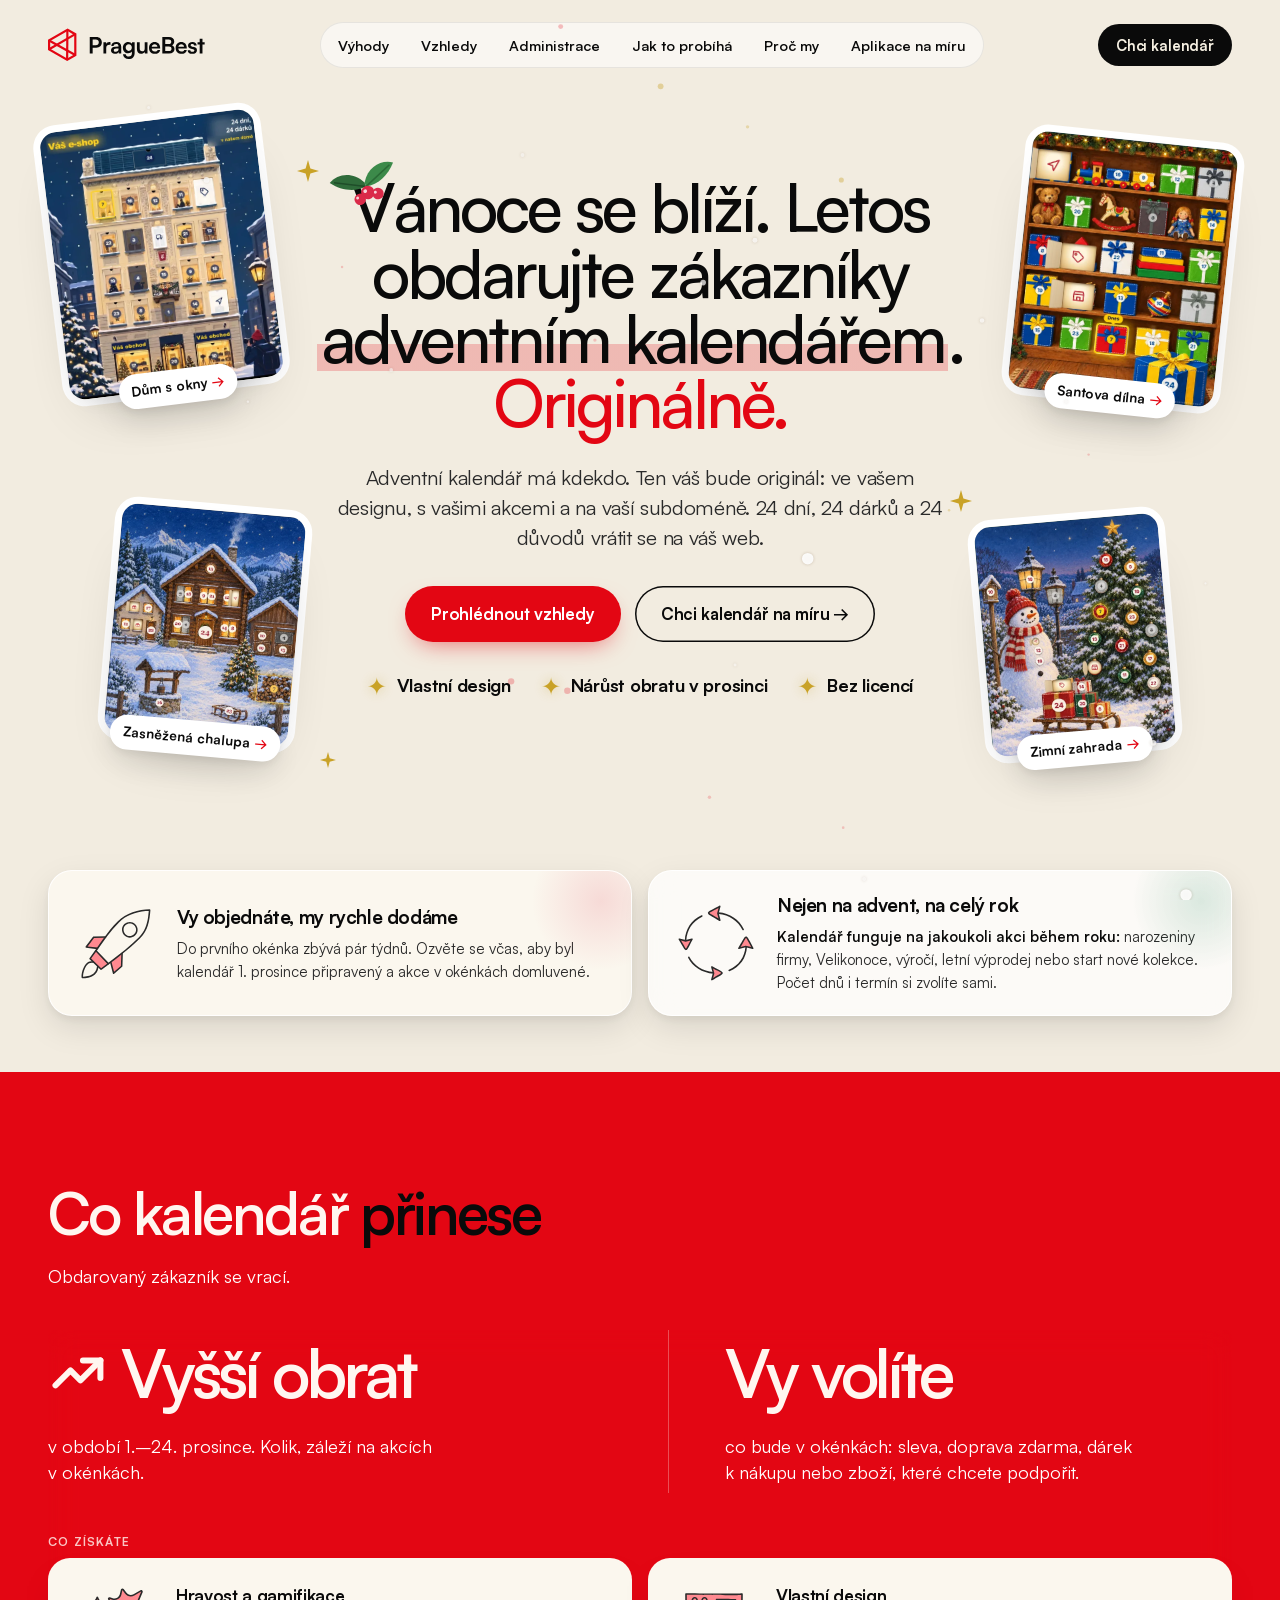
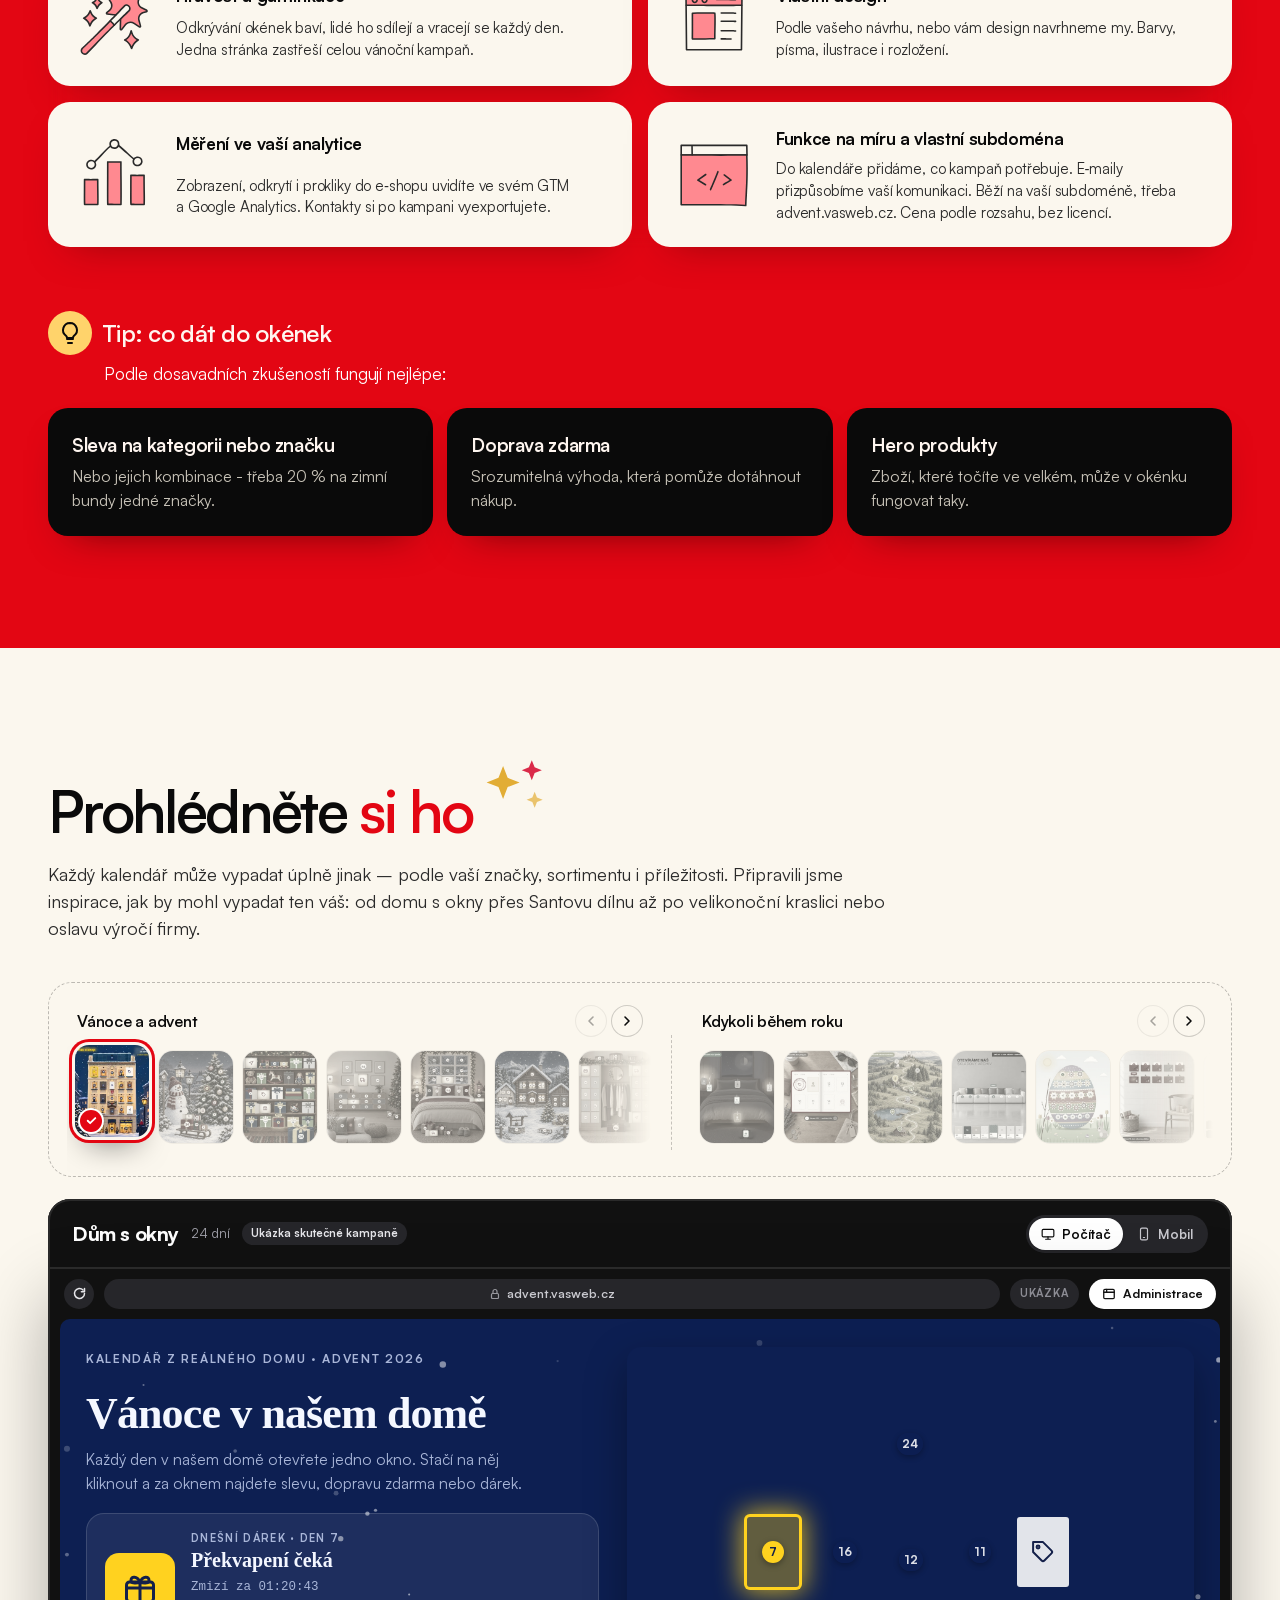
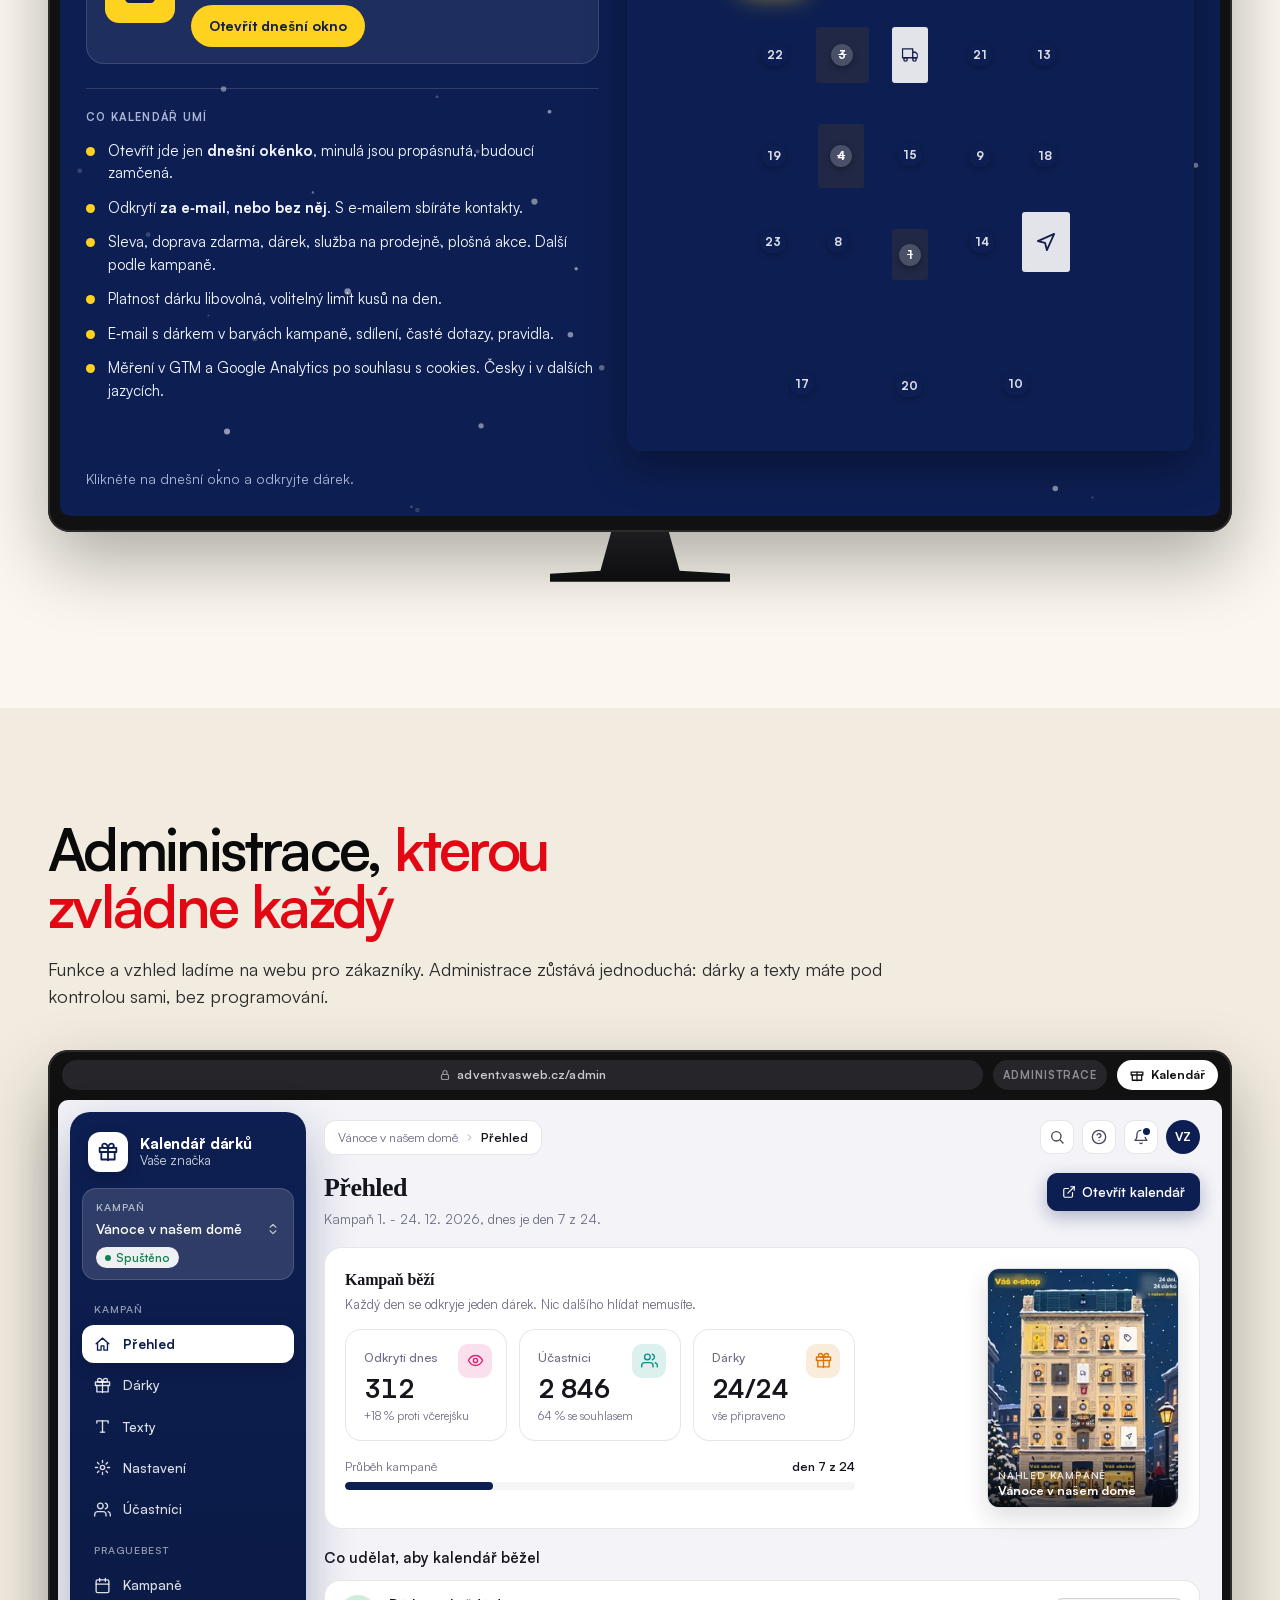
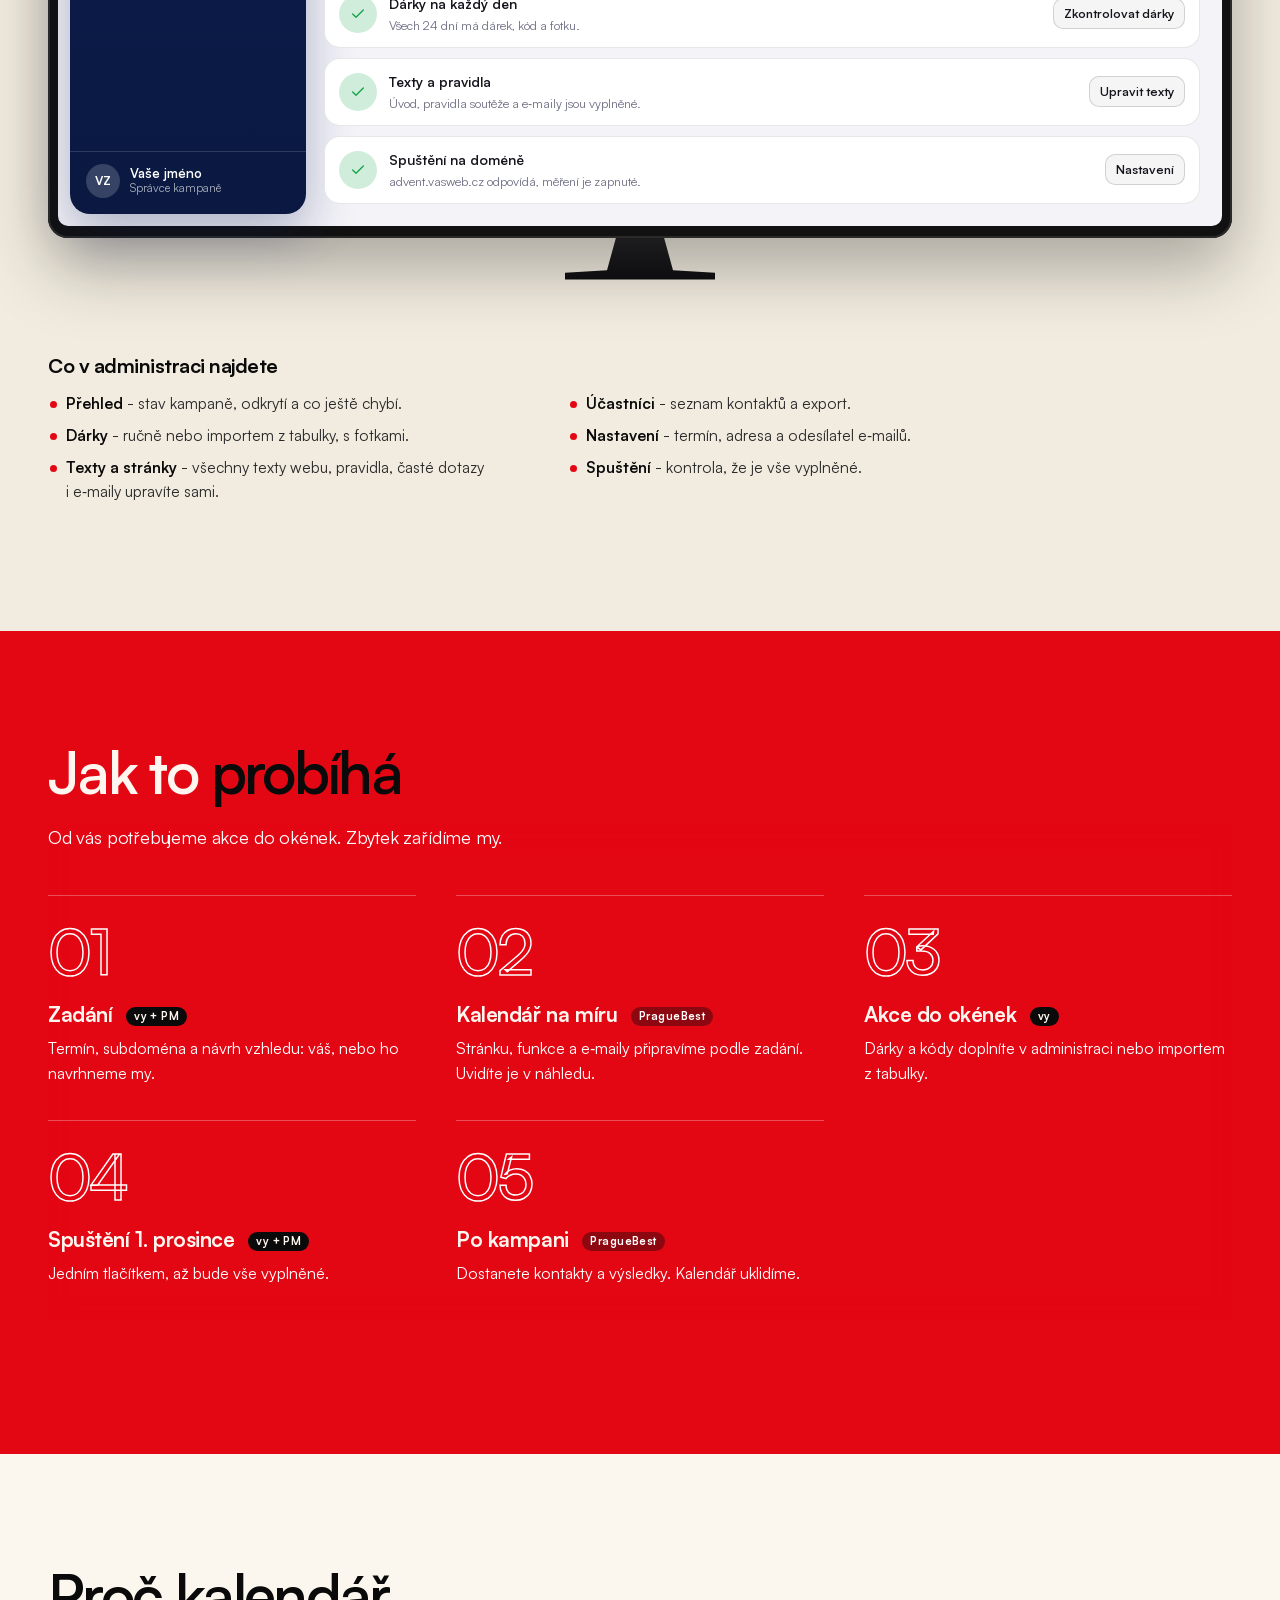
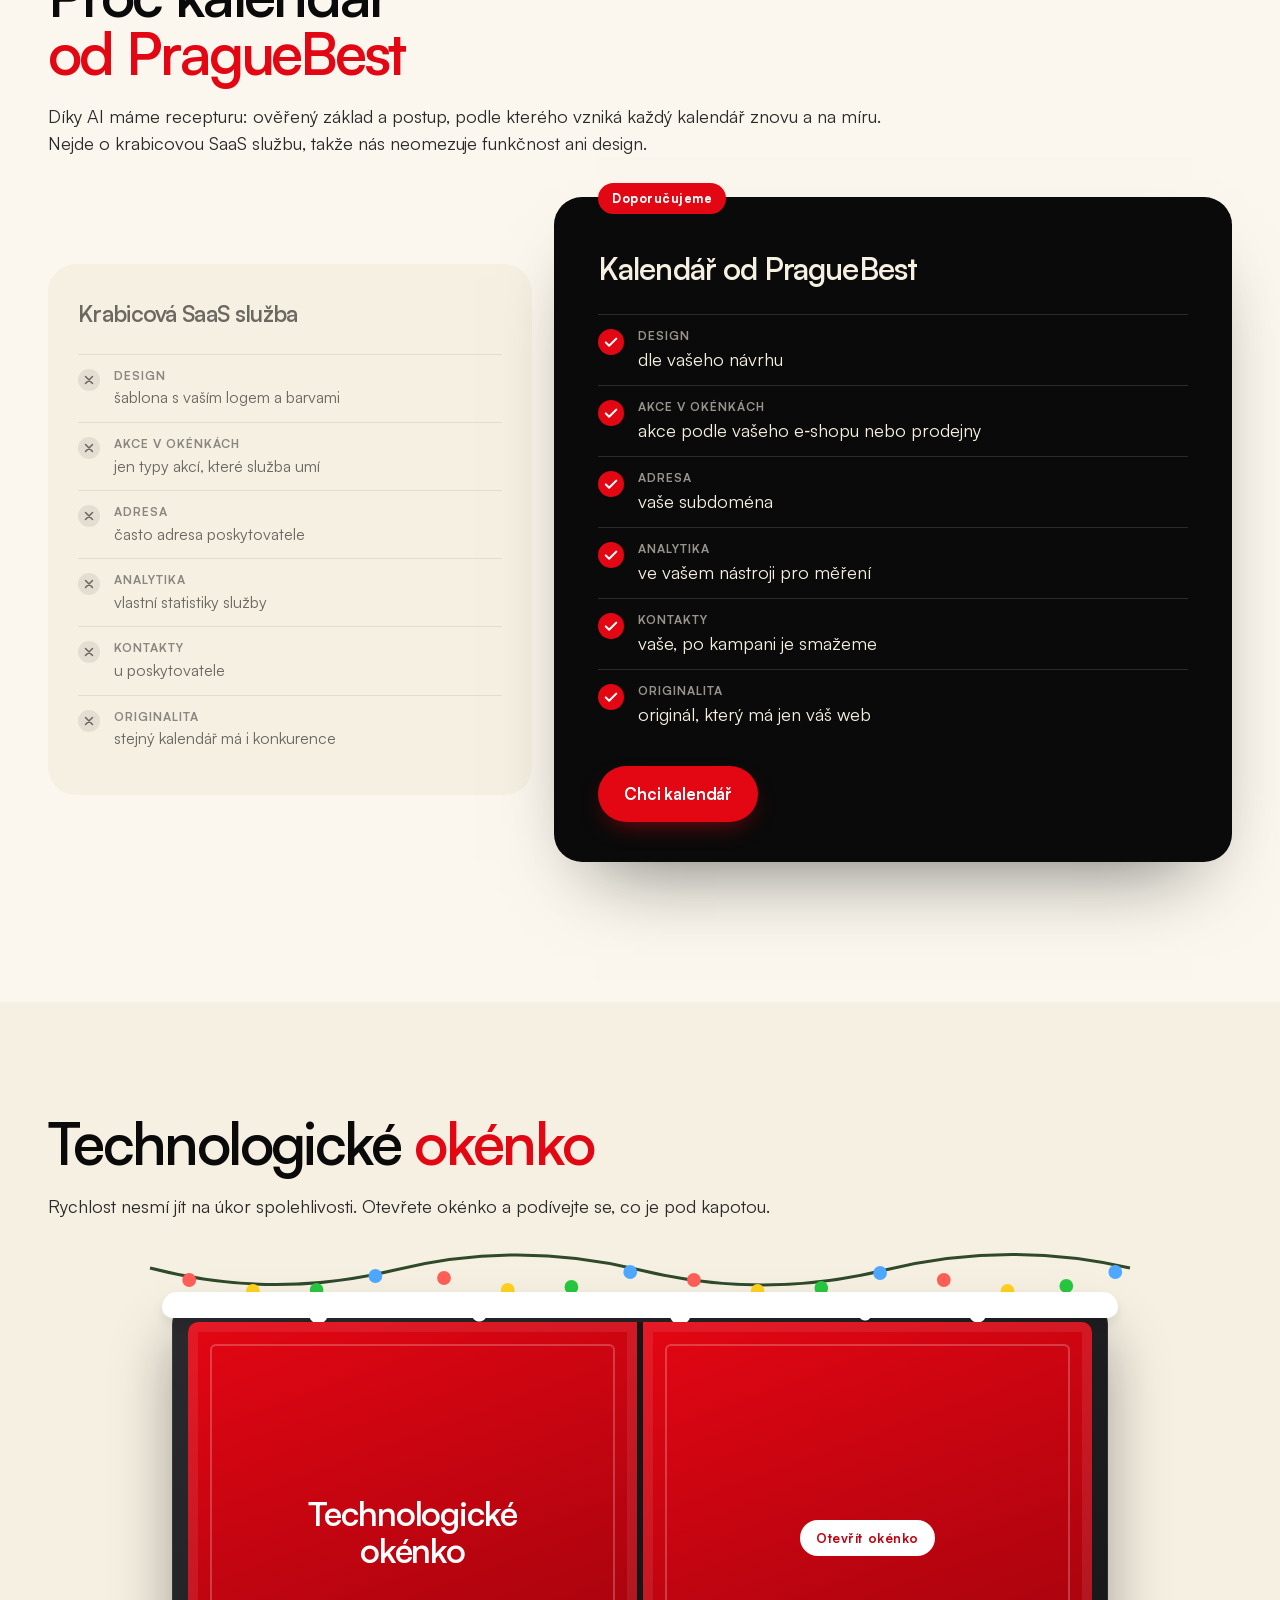
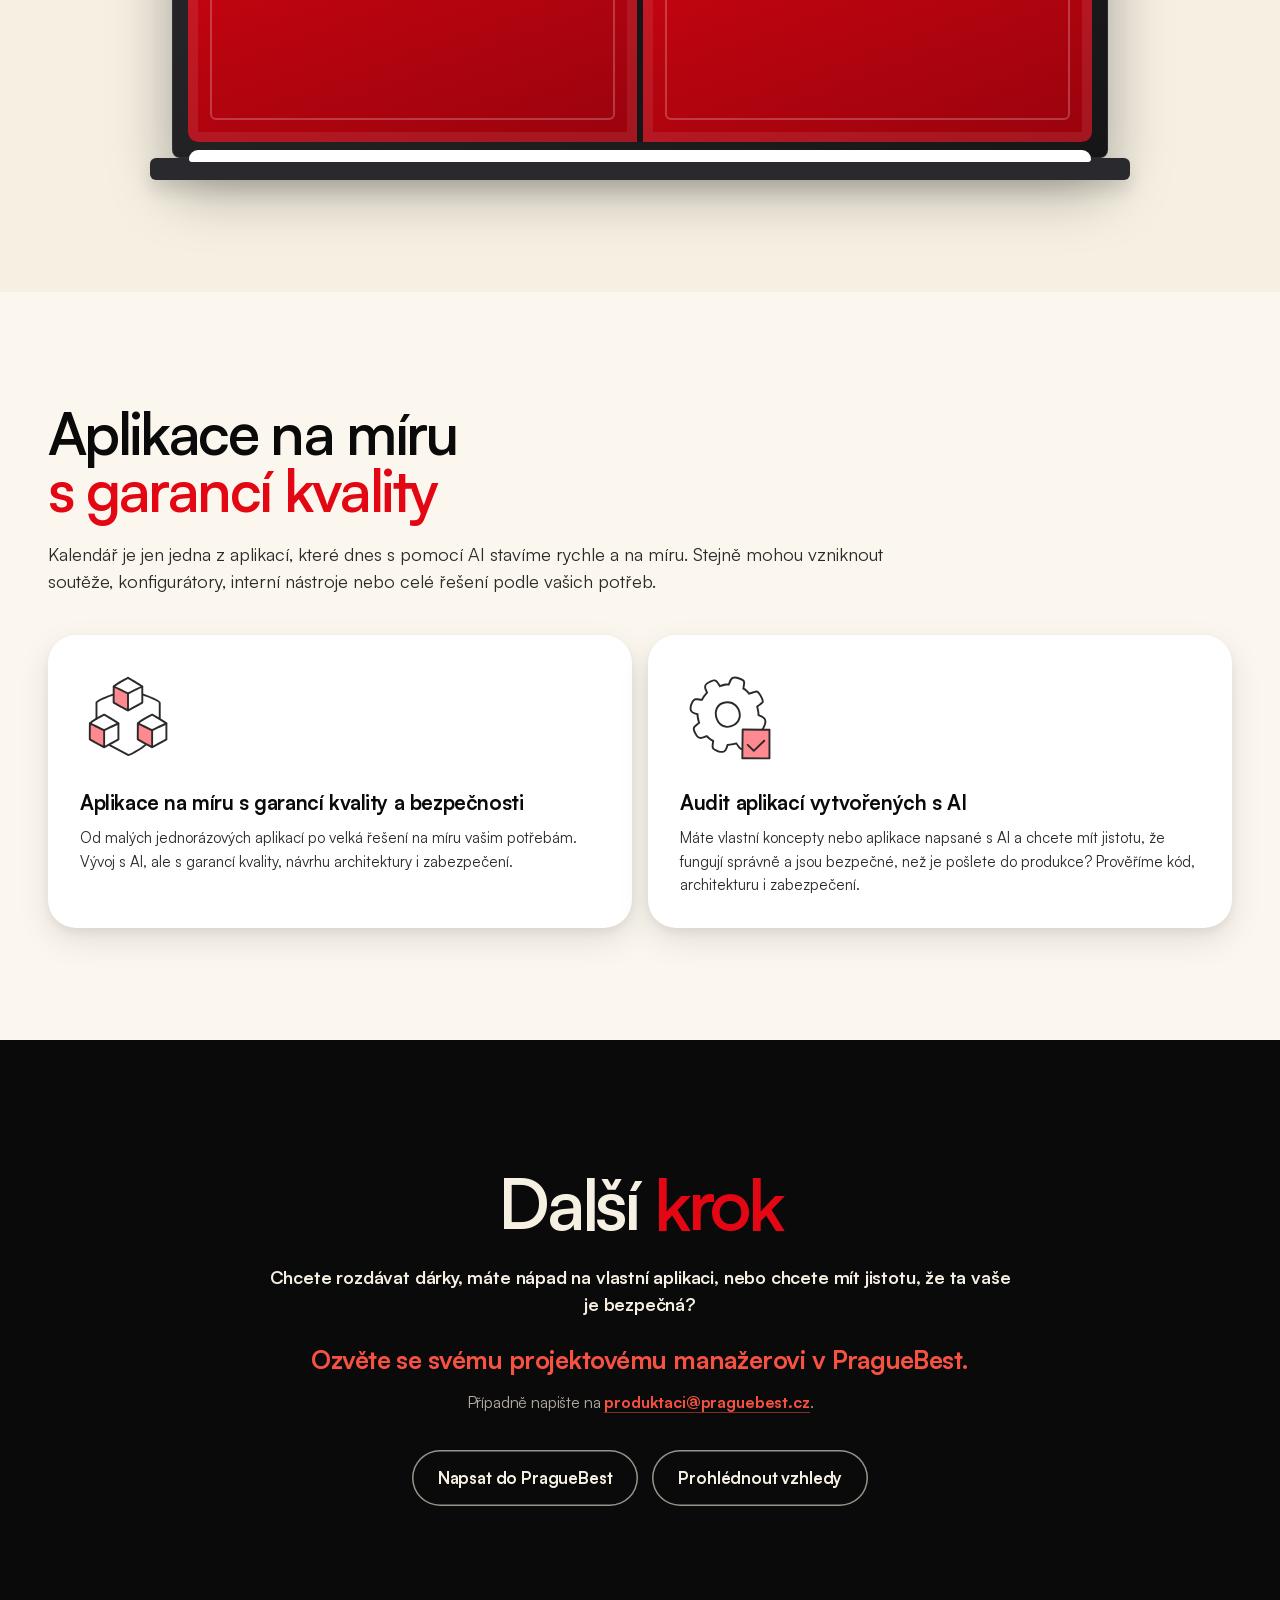
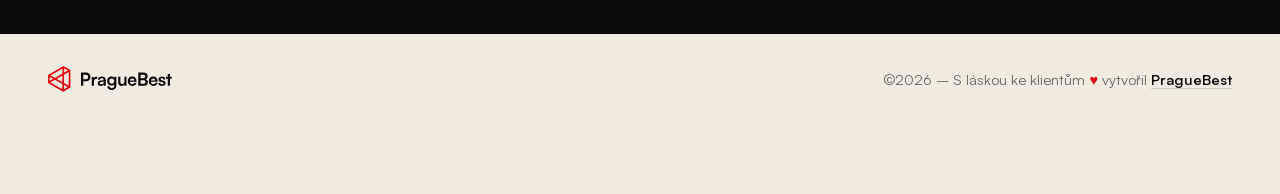
==== commit 2e78bfb1: "Apply the BugHerd review of the landing page (project 548076, tasks 1-24) Copy: - Drop the +10 % pro" ====
--- a/index.html
+++ b/index.html
@@ -9,9 +9,9 @@
 <link rel="apple-touch-icon" sizes="180x180" href="apple-touch-icon.png">
 <link rel="mask-icon" href="safari-pinned-tab.svg" color="#d92b48">
 <title>Letos obdarujte i své zákazníky | PragueBest</title>
-<meta name="description" content="Vánoce se blíží a všichni shánějí dárky. Co kdyby je zákazníci dostávali každý den od vás? Adventní kalendář na vašem webu, ve vašem designu. Plus 10 % obratu v prosinci.">
+<meta name="description" content="Vánoce se blíží a všichni shánějí dárky. Co kdyby je zákazníci dostávali každý den od vás? Adventní kalendář na vašem webu, ve vašem designu.">
 <meta property="og:title" content="Letos obdarujte i své zákazníky | PragueBest">
-<meta property="og:description" content="Vánoce se blíží. Adventní kalendář na vašem webu: 24 dní, 24 dárků, plus 10 % obratu v prosinci.">
+<meta property="og:description" content="Vánoce se blíží. Adventní kalendář na vašem webu: 24 dní, 24 dárků pro vaše zákazníky.">
 <meta property="og:type" content="website">
 <link rel="preload" as="image" href="img/fotoskoda-dum.webp">
 <link rel="preload" href="fonts/Satoshi-Variable.woff2" as="font" type="font/woff2" crossorigin>
@@ -323,7 +323,6 @@
   .demo .d-reveal { position: absolute; inset: 0; z-index: 20; background: rgba(8,14,32,.42); -webkit-backdrop-filter: blur(3px); backdrop-filter: blur(3px); }
   .demo .d-reveal[hidden] { display: none; }
   .demo .d-card { position: absolute; left: var(--cx, 50%); top: var(--cy, 50%); translate: -50% -50%; width: min(calc(100% - 32px), 360px); background: #fff; color: #14204a; border-radius: 20px; padding: 26px 24px 22px; text-align: center; box-shadow: 0 30px 70px rgba(0,0,0,.35); font-family: 'Inter', 'Inter Fallback', Arial, sans-serif; animation: dcIn .55s cubic-bezier(.2,1.35,.4,1) both; }
-  .demo .d-card::before { content: ""; position: absolute; left: 50%; top: -9px; width: 64px; height: 18px; translate: -50% 0; border-radius: 0 0 10px 10px; background: var(--d-today); }
   @keyframes dcIn { 0% { opacity: 0; transform: translateY(60px) scale(.86) rotate(-3deg); } 100% { opacity: 1; transform: none; } }
   .demo .dc-x { position: absolute; right: 10px; top: 10px; width: 34px; height: 34px; border: 0; border-radius: 50%; background: #f1f3f8; color: #14204a; font-size: 20px; line-height: 1; cursor: pointer; }
   .demo .dc-ico { width: 64px; height: 64px; margin: 4px auto 12px; border-radius: 18px; display: grid; place-items: center; background: var(--d-today); color: var(--d-today-ink); }
@@ -836,6 +835,10 @@
   .big-num .bn + .bn { border-left: 1px solid rgba(218,42,73,.2); padding-left: 40px; }
   @media (max-width: 720px) { .big-num .bn { flex-direction: column; gap: 6px; padding: 18px 0 16px; } .big-num .bn b { font-size: 44px; } .big-num .bn + .bn { border-left: 0; padding-left: 0; border-top: 1px solid rgba(218,42,73,.2); } }
   .big-num .bn b { display: block; flex: none; font-size: 52px; font-weight: 850; letter-spacing: -0.04em; line-height: 1; color: var(--accent); }
+  .kontakt-pm { margin-top: 14px; font-size: 1.2em; font-weight: 700; color: var(--accent); }
+  .kontakt-zaloha { margin-top: 8px; font-size: .92em; }
+  .big-num .bn b.bn-trend { display: inline-flex; align-items: center; gap: .2em; white-space: nowrap; }
+  .big-num .bn b.bn-trend svg { width: .9em; height: .9em; flex: none; }
   .big-num .bn span { display: block; margin-top: 0; font-size: 15px; color: var(--ink-2); line-height: 1.45; }
   .perks { display: grid; grid-template-columns: repeat(2, minmax(0, 1fr)); gap: 6px 48px; margin: 18px 0 30px; counter-reset: perk; max-width: 1000px; }
   @media (max-width: 720px) { .perks { grid-template-columns: 1fr; } }
@@ -1338,13 +1341,14 @@
   #kontakt h2 .accent { color: var(--accent); }
   #prinos .lead, #postup .kb-lead, #kontakt .keybox p { color: rgba(255,246,240,.86); }
 
-  /* Co kalendář přinese: the +10 % claim as a giant statement */
+  /* Co kalendář přinese: the growth claim as a giant statement */
   #prinos .keybox.benefit { background: transparent; border: 0; box-shadow: none; padding: 0; color: var(--v2-on-red); }
   #prinos .keybox.benefit::before, #prinos .keybox.benefit::after { display: none; }
   #prinos .big-num { gap: 0 56px; margin-bottom: 40px; }
   #prinos .big-num .bn { flex-direction: column; gap: 22px; padding: 8px 0 8px; }
   #prinos .big-num .bn + .bn { border-left-color: rgba(255,246,240,.3); padding-left: 56px; }
   #prinos .big-num .bn b { font-size: clamp(64px, 8.5vw, 136px); font-weight: 600; letter-spacing: -0.05em; line-height: 1.04; padding-bottom: .06em; color: var(--v2-on-red); }
+  #prinos .big-num .bn b { font-size: clamp(44px, 5.2vw, 88px); }
   #prinos .big-num .bn span { font-size: 18px; color: rgba(255,246,240,.86); max-width: 34ch; }
   #prinos .keybox.benefit > h3 { color: var(--v2-on-red); opacity: .8; }
   #prinos .perks { gap: 16px; }
@@ -1449,6 +1453,8 @@
   #kontakt .keybox[data-review-id="cta"] p { color: rgba(246,240,226,.82); }
   #kontakt .keybox[data-review-id="cta"] strong { color: var(--paper-100); }
   #kontakt .keybox[data-review-id="cta"] a { color: var(--accent-bright); border-bottom-color: rgba(247,81,66,.5); }
+  #kontakt .keybox[data-review-id="cta"] p.kontakt-pm { margin-top: 22px; font-size: clamp(22px, 2vw, 30px); font-weight: 700; letter-spacing: -0.02em; color: var(--accent-bright); }
+  #kontakt .keybox[data-review-id="cta"] p.kontakt-zaloha { margin-top: 12px; font-size: 16px; color: rgba(246,240,226,.7); }
   #kontakt .v2-ctas { margin-top: 36px; }
   #kontakt .v2-btn.primary { background: var(--accent); color: #fff; box-shadow: 0 14px 30px -14px rgba(227,6,19,.7); }
   #kontakt .v2-btn.ghost { color: var(--paper-100); box-shadow: inset 0 0 0 1.5px rgba(246,240,226,.6); }
@@ -1517,7 +1523,7 @@
     <a href="#ukazka" data-label="Vzhledy"><span class="n">02</span>Vzhledy</a>
     <a href="#administrace" data-label="Administrace"><span class="n">03</span>Administrace</a>
     <a href="#postup" data-label="Jak to probíhá"><span class="n">04</span>Jak to probíhá</a>
-    <a href="#srovnani" data-label="Proč ne krabicová služba"><span class="n">05</span>Proč ne krabicová služba</a>
+    <a href="#srovnani" data-label="Proč kalendář od PragueBest"><span class="n">05</span>Proč kalendář od PragueBest</a>
     <a href="#okenko" data-label="Technologické okénko"><span class="n">06</span>Technologické okénko</a>
     <a href="#aplikace" data-label="Aplikace na míru"><span class="n">07</span>Aplikace na míru</a>
     <a href="#kontakt" data-label="Kontakt"><span class="n">08</span>Kontakt</a>
@@ -1532,7 +1538,7 @@
       <path fill="#e30613" d="M20.1767 36.8541L0.000174803 25.2051L0 14.5804L20.629 2.67036L29.8973 8.02143L29.8975 31.2418L20.1767 36.8541ZM27.5984 9.35088L20.6279 5.32647L2.30171 15.9082L2.30111 23.878L20.1764 34.1983L27.5976 29.9129L27.5984 9.35088Z"/>
       <path fill="currentColor" d="M50.88 22.952H47.016V29H43.944V11.456H50.88C54.408 11.456 56.688 13.76 56.688 17.192C56.688 20.576 54.384 22.952 50.88 22.952ZM50.28 14.192H47.016V20.216H50.232C52.344 20.216 53.472 19.088 53.472 17.168C53.472 15.248 52.32 14.192 50.28 14.192ZM65.8001 17.096V19.808H64.7201C62.6081 19.808 61.2881 20.936 61.2881 23.24V29H58.3601V17.168H61.1201L61.2881 18.896C61.7921 17.72 62.9201 16.928 64.5041 16.928C64.9121 16.928 65.3201 16.976 65.8001 17.096ZM70.3613 29.312C67.8413 29.312 66.3053 27.848 66.3053 25.616C66.3053 23.432 67.8893 22.064 70.6973 21.848L74.2493 21.584V21.32C74.2493 19.712 73.2893 19.064 71.8013 19.064C70.0733 19.064 69.1133 19.784 69.1133 21.032H66.6173C66.6173 18.464 68.7293 16.784 71.9453 16.784C75.1373 16.784 77.1053 18.512 77.1053 21.8V29H74.5373L74.3213 27.248C73.8173 28.472 72.2093 29.312 70.3613 29.312ZM71.3213 27.104C73.1213 27.104 74.2733 26.024 74.2733 24.2V23.576L71.8013 23.768C69.9773 23.936 69.2813 24.536 69.2813 25.496C69.2813 26.576 70.0013 27.104 71.3213 27.104ZM78.8297 22.808C78.8297 19.352 81.0857 16.76 84.4697 16.76C86.2457 16.76 87.6377 17.504 88.3337 18.776L88.5017 17.144H91.2137V28.4C91.2137 32.36 88.8377 34.832 84.9977 34.832C81.5897 34.832 79.2617 32.888 78.9017 29.72H81.8297C82.0217 31.256 83.1977 32.168 84.9977 32.168C87.0137 32.168 88.3097 30.896 88.3097 28.928V26.96C87.5657 28.064 86.1017 28.76 84.3977 28.76C81.0377 28.76 78.8297 26.24 78.8297 22.808ZM81.7817 22.736C81.7817 24.728 83.0537 26.216 84.9737 26.216C86.9897 26.216 88.2377 24.8 88.2377 22.736C88.2377 20.72 87.0137 19.328 84.9737 19.328C83.0297 19.328 81.7817 20.792 81.7817 22.736ZM101.804 17.144H104.732V29H102.02L101.804 27.416C101.084 28.544 99.5479 29.312 97.9639 29.312C95.2279 29.312 93.6199 27.464 93.6199 24.56V17.144H96.5479V23.528C96.5479 25.784 97.4359 26.696 99.0679 26.696C100.916 26.696 101.804 25.616 101.804 23.36V17.144ZM112.346 29.312C108.818 29.312 106.346 26.744 106.346 23.072C106.346 19.352 108.77 16.784 112.25 16.784C115.802 16.784 118.058 19.16 118.058 22.856V23.744L109.13 23.768C109.346 25.856 110.45 26.912 112.394 26.912C114.002 26.912 115.058 26.288 115.394 25.16H118.106C117.602 27.752 115.442 29.312 112.346 29.312ZM112.274 19.184C110.546 19.184 109.49 20.12 109.202 21.896H115.154C115.154 20.264 114.026 19.184 112.274 19.184ZM120.353 29V11.456H127.337C130.793 11.456 132.905 13.256 132.905 16.184C132.905 18.128 132.041 19.52 130.385 20.216C132.233 20.816 133.169 22.208 133.169 24.248C133.169 27.248 131.081 29 127.457 29H120.353ZM127.073 14.168H123.425V18.944H127.145C128.825 18.944 129.761 18.056 129.761 16.496C129.761 14.984 128.801 14.168 127.073 14.168ZM127.337 21.536H123.425V26.288H127.337C129.065 26.288 130.025 25.448 130.025 23.864C130.025 22.376 129.041 21.536 127.337 21.536ZM140.378 29.312C136.85 29.312 134.378 26.744 134.378 23.072C134.378 19.352 136.802 16.784 140.282 16.784C143.834 16.784 146.09 19.16 146.09 22.856V23.744L137.162 23.768C137.378 25.856 138.482 26.912 140.426 26.912C142.034 26.912 143.09 26.288 143.426 25.16H146.138C145.634 27.752 143.474 29.312 140.378 29.312ZM140.306 19.184C138.578 19.184 137.522 20.12 137.234 21.896H143.186C143.186 20.264 142.058 19.184 140.306 19.184ZM147.041 25.4H149.825C149.849 26.432 150.617 27.08 151.961 27.08C153.329 27.08 154.073 26.528 154.073 25.664C154.073 25.064 153.761 24.632 152.705 24.392L150.569 23.888C148.433 23.408 147.401 22.4 147.401 20.504C147.401 18.176 149.369 16.784 152.105 16.784C154.769 16.784 156.569 18.32 156.593 20.624H153.809C153.785 19.616 153.113 18.968 151.985 18.968C150.833 18.968 150.161 19.496 150.161 20.384C150.161 21.056 150.689 21.488 151.697 21.728L153.833 22.232C155.825 22.688 156.833 23.6 156.833 25.424C156.833 27.824 154.793 29.312 151.865 29.312C148.913 29.312 147.041 27.728 147.041 25.4ZM162.615 29H159.687V19.592H157.407V17.144H159.687V13.448H162.615V17.144H164.919V19.592H162.615V29Z"/>
     </svg></a>
-    <nav class="v2-links" aria-label="Sekce stránky"><a href="#ukazka">Vzhledy</a><a href="#administrace">Administrace</a><a href="#postup">Jak to probíhá</a><a href="#srovnani">Proč my</a><a href="#aplikace">Aplikace na míru</a></nav>
+    <nav class="v2-links" aria-label="Sekce stránky"><a href="#prinos">Výhody</a><a href="#ukazka">Vzhledy</a><a href="#administrace">Administrace</a><a href="#postup">Jak to probíhá</a><a href="#srovnani">Proč my</a><a href="#aplikace">Aplikace na míru</a></nav>
     <a class="v2-btn dark sm" href="#kontakt" data-review-id="nav-kontakt">Chci kalendář</a></div><i class="v2-prog" id="v2-prog" aria-hidden="true"></i></div>
 
 <header class="v2-hero" data-review-id="header">
@@ -1550,19 +1556,19 @@
       <h1><span class="cap">V<svg viewBox="0 0 80 60" aria-hidden="true"><g transform="rotate(-18 40 30)"><path d="M40 34 C 28 36, 16 30, 8 20 C 18 14, 32 16, 40 30 Z" fill="#2f6b3a"/><path d="M40 34 C 52 36, 64 30, 72 20 C 62 14, 48 16, 40 30 Z" fill="#3c8a4a"/><path d="M40 34 L 12 21" stroke="#1f4d29" stroke-width="1.5"/><path d="M40 34 L 68 21" stroke="#2a6a36" stroke-width="1.5"/><circle cx="40" cy="40" r="6.5" fill="#DA2A49"/><circle cx="31" cy="44" r="5.5" fill="#DA2A49"/><circle cx="49" cy="44" r="5.5" fill="#DA2A49"/><circle cx="38" cy="38" r="1.8" fill="#fff" opacity=".8"/><circle cx="29" cy="42" r="1.4" fill="#fff" opacity=".8"/><circle cx="47" cy="42" r="1.4" fill="#fff" opacity=".8"/></g></svg></span>ánoce se blíží. Letos obdarujte zákazníky <span class="v2-mark">adventním kalendářem</span>. <span class="accent">Originálně.</span></h1>
       <p class="v2-sub">Adventní kalendář má kdekdo. Ten váš bude originál: ve vašem designu, s vašimi akcemi a na vaší subdoméně. 24 dní, 24 dárků a 24 důvodů vrátit se na váš web.</p>
       <div class="v2-ctas"><a class="v2-btn primary" href="#ukazka" data-review-id="da-ukazka">Prohlédnout vzhledy</a><a class="v2-btn ghost" href="#kontakt" data-review-id="hero-kontakt">Chci kalendář na míru →</a></div>
-      <p class="v2-proof"><span>Vlastní design</span><span>+10&nbsp;% obratu v prosinci</span><span>Bez licencí</span></p>
+      <p class="v2-proof"><span>Vlastní design</span><span>Nárůst obratu v prosinci</span><span>Bez licencí</span></p>
     </div>
   </div>
 </header>
 
 <div class="kb-callouts hero-callouts" data-review-id="hero-callouts">
   <div class="callout v2-has-ico" data-review-id="callout-vcas"><img class="v2-ico" src="img/icons/raketa.svg" alt="" width="56" height="56" decoding="async">
-    <span class="label">Objednáte dnes, do 2 dnů máte kalendář</span>
+    <span class="label">Vy objednáte, my rychle dodáme</span>
     <p>Do prvního okénka zbývá pár týdnů. Ozvěte se včas, aby byl kalendář 1. prosince připravený a akce v okénkách domluvené.</p>
   </div>
   <div class="callout ok v2-has-ico" data-review-id="callout-nejen-advent"><img class="v2-ico" src="img/icons/rok.svg" alt="" width="56" height="56" decoding="async">
     <span class="label">Nejen na advent, na celý rok</span>
-    <p><strong>Stejný kalendář funguje na jakoukoli akci během roku:</strong> narozeniny firmy, Velikonoce, výročí, letní výprodej nebo start nové kolekce. Počet dnů i termín si zvolíte sami.</p>
+    <p><strong>Kalendář funguje na jakoukoli akci během roku:</strong> narozeniny firmy, Velikonoce, výročí, letní výprodej nebo start nové kolekce. Počet dnů i termín si zvolíte sami.</p>
   </div>
 </div>
 
@@ -1573,13 +1579,13 @@
   <p class="lead">Obdarovaný zákazník se vrací.</p>
   <div class="keybox benefit" data-review-id="prinos-box">
   <div class="big-num" data-review-id="vysledky">
-    <div class="bn"><b>+10&nbsp;%</b><span>obratu v období 1.–24. prosince. Výsledek záleží na akcích v okénkách.</span></div>
+    <div class="bn"><b class="bn-trend"><svg viewBox="0 0 24 24" fill="none" stroke="currentColor" stroke-width="2.4" stroke-linecap="round" stroke-linejoin="round" aria-hidden="true"><path d="M3 17l6-6 4 4 8-8"/><path d="M14 7h7v7"/></svg>Vyšší obrat</b><span>v období 1.–24. prosince. Kolik, záleží na akcích v okénkách.</span></div>
     <div class="bn"><b>Vy volíte</b><span>co bude v okénkách: sleva, doprava zdarma, dárek k nákupu nebo zboží, které chcete podpořit.</span></div>
   </div>
   <h3>Co získáte</h3>
   <div class="perks" data-review-id="vyhody">
     <div class="perk v2-has-ico"><img class="v2-ico" src="img/icons/hra.svg" alt="" width="56" height="56" decoding="async"><h3>Hravost a gamifikace</h3><p>Odkrývání okének baví, lidé ho sdílejí a vracejí se každý den. Jedna stránka zastřeší celou vánoční kampaň.</p></div>
-    <div class="perk v2-has-ico"><img class="v2-ico" src="img/icons/design.svg" alt="" width="56" height="56" decoding="async"><h3>Vlastní design</h3><p>Podle vaší Figmy, nebo vám design navrhneme my. Barvy, písma, ilustrace i rozložení.</p></div>
+    <div class="perk v2-has-ico"><img class="v2-ico" src="img/icons/design.svg" alt="" width="56" height="56" decoding="async"><h3>Vlastní design</h3><p>Podle vašeho návrhu, nebo vám design navrhneme my. Barvy, písma, ilustrace i rozložení.</p></div>
     <div class="perk v2-has-ico"><img class="v2-ico" src="img/icons/mereni.svg" alt="" width="56" height="56" decoding="async"><h3>Měření ve vaší analytice</h3><p>Zobrazení, odkrytí i prokliky do e&#8209;shopu uvidíte ve svém GTM a Google Analytics. Kontakty si po kampani vyexportujete.</p></div>
     <div class="perk v2-has-ico"><img class="v2-ico" src="img/icons/kod.svg" alt="" width="56" height="56" decoding="async"><h3>Funkce na míru a vlastní subdoména</h3><p>Do kalendáře přidáme, co kampaň potřebuje. E&#8209;maily přizpůsobíme vaší komunikaci. Běží na vaší subdoméně, třeba advent.vasweb.cz. Cena podle rozsahu, bez licencí.</p></div>
   </div>
@@ -1598,36 +1604,36 @@
 
 <section id="ukazka" data-review-id="section-ukazka">
   <h2>Prohlédněte <span class="accent">si ho</span></h2>
-  <p class="lead">Letos už kalendář chystáme pro dva klienty: adventní pro prodejce fototechniky a narozeninový ke 30 letům sportovního e&#8209;shopu. Každý vypadá úplně jinak. Přidali jsme návrhy, jak by mohl vypadat ten váš: sněhulák s okénky z knoflíků, vánoční pinball, velikonoční kraslici nebo oslavu výročí firmy.</p>
+  <p class="lead">Každý kalendář může vypadat úplně jinak – podle vaší značky, sortimentu i příležitosti. Připravili jsme inspirace, jak by mohl vypadat ten váš: od domu s okny přes Santovu dílnu až po velikonoční kraslici nebo oslavu výročí firmy.</p>
 
   <div class="demo-bar" data-review-id="demo-ovladani">
     <div class="vz" data-review-id="demo-vzhledy">
       <div class="vz-strip" role="group" aria-label="Vzhled kalendáře">
         <div class="vz-set" role="group" aria-label="Vánoce a advent"><span class="vz-k" aria-hidden="true">Vánoce a advent</span><div class="vz-thumbs">
-          <button type="button" class="vz-th" data-theme="fotoskoda" aria-pressed="true" aria-label="Dům s okny" title="Dům s okny" data-kat="Vánoce a advent" data-meta="Fototechnika · 24 dní" data-stitek="Skutečná kampaň" data-review-id="demo-vzhled-fotoskoda"><img src="img/nahledy/fotoskoda.webp" alt="" width="60" height="75" decoding="async"></button>
-          <button type="button" class="vz-th" data-theme="snehulak" aria-pressed="false" aria-label="Zimní zahrada" title="Zimní zahrada" data-kat="Vánoce a advent" data-meta="Jakýkoli e‑shop · 24 dní" data-stitek="" data-review-id="demo-vzhled-snehulak"><img src="img/nahledy/snehulak.webp" alt="" width="60" height="75" decoding="async"></button>
-          <button type="button" class="vz-th" data-theme="hracky" aria-pressed="false" aria-label="Santova dílna" title="Santova dílna" data-kat="Vánoce a advent" data-meta="Hračkářství · 24 dní" data-stitek="" data-review-id="demo-vzhled-hracky"><img src="img/nahledy/hracky.webp" alt="" width="60" height="75" decoding="async"></button>
-          <button type="button" class="vz-th" data-theme="obyvak" aria-pressed="false" aria-label="Vánoční obývák" title="Vánoční obývák" data-kat="Vánoce a advent" data-meta="Nábytek a bytové doplňky · 24 dní" data-stitek="" data-review-id="demo-vzhled-obyvak"><img src="img/nahledy/obyvak.webp" alt="" width="60" height="75" decoding="async"></button>
-          <button type="button" class="vz-th" data-theme="loznice" aria-pressed="false" aria-label="24 nocí do Vánoc" title="24 nocí do Vánoc" data-kat="Vánoce a advent" data-meta="Ložní prádlo a textil · 24 dní" data-stitek="" data-review-id="demo-vzhled-loznice"><img src="img/nahledy/loznice.webp" alt="" width="60" height="75" decoding="async"></button>
-          <button type="button" class="vz-th" data-theme="chata" aria-pressed="false" aria-label="Zasněžená chalupa" title="Zasněžená chalupa" data-kat="Vánoce a advent" data-meta="Chaty a chalupy · 24 dní" data-stitek="" data-review-id="demo-vzhled-chata"><img src="img/nahledy/chata.webp" alt="" width="60" height="75" decoding="async"></button>
-          <button type="button" class="vz-th" data-theme="moda" aria-pressed="false" aria-label="Advent v šatníku" title="Advent v šatníku" data-kat="Vánoce a advent" data-meta="Móda · 24 dní" data-stitek="" data-review-id="demo-vzhled-moda"><img src="img/nahledy/moda.webp" alt="" width="60" height="75" decoding="async"></button>
-          <button type="button" class="vz-th" data-theme="regal" aria-pressed="false" aria-label="Vánoční regál" title="Vánoční regál" data-kat="Vánoce a advent" data-meta="Duty free na hranici · 24 dní" data-stitek="" data-review-id="demo-vzhled-regal"><img src="img/nahledy/regal.webp" alt="" width="60" height="75" decoding="async"></button>
-          <button type="button" class="vz-th" data-theme="vesnicka" aria-pressed="false" aria-label="Perníková vesnička" title="Perníková vesnička" data-kat="Vánoce a advent" data-meta="Cukrárny a delikatesy · 24 dní" data-stitek="" data-review-id="demo-vzhled-vesnicka"><img src="img/nahledy/vesnicka.webp" alt="" width="60" height="75" decoding="async"></button>
+          <button type="button" class="vz-th" data-theme="fotoskoda" aria-pressed="true" aria-label="Dům s okny" title="Dům s okny" data-kat="Vánoce a advent" data-meta="24 dní" data-stitek="Ukázka skutečné kampaně" data-review-id="demo-vzhled-fotoskoda"><img src="img/nahledy/fotoskoda.webp" alt="" width="60" height="75" decoding="async"></button>
+          <button type="button" class="vz-th" data-theme="snehulak" aria-pressed="false" aria-label="Zimní zahrada" title="Zimní zahrada" data-kat="Vánoce a advent" data-meta="24 dní" data-stitek="" data-review-id="demo-vzhled-snehulak"><img src="img/nahledy/snehulak.webp" alt="" width="60" height="75" decoding="async"></button>
+          <button type="button" class="vz-th" data-theme="hracky" aria-pressed="false" aria-label="Santova dílna" title="Santova dílna" data-kat="Vánoce a advent" data-meta="24 dní" data-stitek="" data-review-id="demo-vzhled-hracky"><img src="img/nahledy/hracky.webp" alt="" width="60" height="75" decoding="async"></button>
+          <button type="button" class="vz-th" data-theme="obyvak" aria-pressed="false" aria-label="Vánoční obývák" title="Vánoční obývák" data-kat="Vánoce a advent" data-meta="24 dní" data-stitek="" data-review-id="demo-vzhled-obyvak"><img src="img/nahledy/obyvak.webp" alt="" width="60" height="75" decoding="async"></button>
+          <button type="button" class="vz-th" data-theme="loznice" aria-pressed="false" aria-label="24 nocí do Vánoc" title="24 nocí do Vánoc" data-kat="Vánoce a advent" data-meta="24 dní" data-stitek="" data-review-id="demo-vzhled-loznice"><img src="img/nahledy/loznice.webp" alt="" width="60" height="75" decoding="async"></button>
+          <button type="button" class="vz-th" data-theme="chata" aria-pressed="false" aria-label="Zasněžená chalupa" title="Zasněžená chalupa" data-kat="Vánoce a advent" data-meta="24 dní" data-stitek="" data-review-id="demo-vzhled-chata"><img src="img/nahledy/chata.webp" alt="" width="60" height="75" decoding="async"></button>
+          <button type="button" class="vz-th" data-theme="moda" aria-pressed="false" aria-label="Advent v šatníku" title="Advent v šatníku" data-kat="Vánoce a advent" data-meta="24 dní" data-stitek="" data-review-id="demo-vzhled-moda"><img src="img/nahledy/moda.webp" alt="" width="60" height="75" decoding="async"></button>
+          <button type="button" class="vz-th" data-theme="regal" aria-pressed="false" aria-label="Vánoční regál" title="Vánoční regál" data-kat="Vánoce a advent" data-meta="24 dní" data-stitek="" data-review-id="demo-vzhled-regal"><img src="img/nahledy/regal.webp" alt="" width="60" height="75" decoding="async"></button>
+          <button type="button" class="vz-th" data-theme="vesnicka" aria-pressed="false" aria-label="Perníková vesnička" title="Perníková vesnička" data-kat="Vánoce a advent" data-meta="24 dní" data-stitek="" data-review-id="demo-vzhled-vesnicka"><img src="img/nahledy/vesnicka.webp" alt="" width="60" height="75" decoding="async"></button>
         </div></div>
         <span class="vz-sep" aria-hidden="true"></span>
         <div class="vz-set" role="group" aria-label="Kdykoli během roku"><span class="vz-k" aria-hidden="true">Kdykoli během roku</span><div class="vz-thumbs">
-          <button type="button" class="vz-th" data-theme="spani" aria-pressed="false" aria-label="7 nocí pro spánek" title="7 nocí pro spánek" data-kat="Kdykoli během roku" data-meta="Bytový textil · 7 nocí" data-stitek="" data-review-id="demo-vzhled-spani"><img src="img/nahledy/spani.webp" alt="" width="60" height="75" decoding="async"></button>
-          <button type="button" class="vz-th" data-theme="pas" aria-pressed="false" aria-label="Cestovní pas" title="Cestovní pas" data-kat="Kdykoli během roku" data-meta="Duty free na hranici · 14 dní" data-stitek="" data-review-id="demo-vzhled-pas"><img src="img/nahledy/pas.webp" alt="" width="60" height="75" decoding="async"></button>
-          <button type="button" class="vz-th" data-theme="chalupa" aria-pressed="false" aria-label="Víkendy na chalupě" title="Víkendy na chalupě" data-kat="Kdykoli během roku" data-meta="Chaty a chalupy · 8 víkendů" data-stitek="" data-review-id="demo-vzhled-chalupa"><img src="img/nahledy/chalupa.webp" alt="" width="60" height="75" decoding="async"></button>
-          <button type="button" class="vz-th" data-theme="vzorky" aria-pressed="false" aria-label="Archiv v barvách" title="Archiv v barvách" data-kat="Kdykoli během roku" data-meta="Prémiový nábytek · 8 dní" data-stitek="" data-review-id="demo-vzhled-vzorky"><img src="img/nahledy/vzorky.webp" alt="" width="60" height="75" decoding="async"></button>
-          <button type="button" class="vz-th" data-theme="velikonoce" aria-pressed="false" aria-label="Velikonoční kraslice" title="Velikonoční kraslice" data-kat="Kdykoli během roku" data-meta="Zahrada a jaro · 24 dní" data-stitek="" data-review-id="demo-vzhled-velikonoce"><img src="img/nahledy/velikonoce.webp" alt="" width="60" height="75" decoding="async"></button>
-          <button type="button" class="vz-th" data-theme="obalky" aria-pressed="false" aria-label="Deset let, deset obálek" title="Deset let, deset obálek" data-kat="Kdykoli během roku" data-meta="Výročí e‑shopu · 10 dní" data-stitek="" data-review-id="demo-vzhled-obalky"><img src="img/nahledy/obalky.webp" alt="" width="60" height="75" decoding="async"></button>
-          <button type="button" class="vz-th" data-theme="raketa" aria-pressed="false" aria-label="Odpočet ke startu" title="Odpočet ke startu" data-kat="Kdykoli během roku" data-meta="Stavebnice · 10 dní" data-stitek="" data-review-id="demo-vzhled-raketa"><img src="img/nahledy/raketa.webp" alt="" width="60" height="75" decoding="async"></button>
-          <button type="button" class="vz-th" data-theme="harfa" aria-pressed="false" aria-label="Slavíme 30 let" title="Slavíme 30 let" data-kat="Kdykoli během roku" data-meta="Sportovní e‑shop · 30 dní" data-stitek="Skutečná kampaň" data-review-id="demo-vzhled-harfa"><img src="img/nahledy/harfa.webp" alt="" width="60" height="75" decoding="async"></button>
+          <button type="button" class="vz-th" data-theme="spani" aria-pressed="false" aria-label="7 nocí pro spánek" title="7 nocí pro spánek" data-kat="Kdykoli během roku" data-meta="7 nocí" data-stitek="" data-review-id="demo-vzhled-spani"><img src="img/nahledy/spani.webp" alt="" width="60" height="75" decoding="async"></button>
+          <button type="button" class="vz-th" data-theme="pas" aria-pressed="false" aria-label="Cestovní pas" title="Cestovní pas" data-kat="Kdykoli během roku" data-meta="14 dní" data-stitek="" data-review-id="demo-vzhled-pas"><img src="img/nahledy/pas.webp" alt="" width="60" height="75" decoding="async"></button>
+          <button type="button" class="vz-th" data-theme="chalupa" aria-pressed="false" aria-label="Víkendy na chalupě" title="Víkendy na chalupě" data-kat="Kdykoli během roku" data-meta="8 víkendů" data-stitek="" data-review-id="demo-vzhled-chalupa"><img src="img/nahledy/chalupa.webp" alt="" width="60" height="75" decoding="async"></button>
+          <button type="button" class="vz-th" data-theme="vzorky" aria-pressed="false" aria-label="Archiv v barvách" title="Archiv v barvách" data-kat="Kdykoli během roku" data-meta="8 dní" data-stitek="" data-review-id="demo-vzhled-vzorky"><img src="img/nahledy/vzorky.webp" alt="" width="60" height="75" decoding="async"></button>
+          <button type="button" class="vz-th" data-theme="velikonoce" aria-pressed="false" aria-label="Velikonoční kraslice" title="Velikonoční kraslice" data-kat="Kdykoli během roku" data-meta="24 dní" data-stitek="" data-review-id="demo-vzhled-velikonoce"><img src="img/nahledy/velikonoce.webp" alt="" width="60" height="75" decoding="async"></button>
+          <button type="button" class="vz-th" data-theme="obalky" aria-pressed="false" aria-label="Deset let, deset obálek" title="Deset let, deset obálek" data-kat="Kdykoli během roku" data-meta="10 dní" data-stitek="" data-review-id="demo-vzhled-obalky"><img src="img/nahledy/obalky.webp" alt="" width="60" height="75" decoding="async"></button>
+          <button type="button" class="vz-th" data-theme="raketa" aria-pressed="false" aria-label="Odpočet ke startu" title="Odpočet ke startu" data-kat="Kdykoli během roku" data-meta="10 dní" data-stitek="" data-review-id="demo-vzhled-raketa"><img src="img/nahledy/raketa.webp" alt="" width="60" height="75" decoding="async"></button>
+          <button type="button" class="vz-th" data-theme="harfa" aria-pressed="false" aria-label="Slavíme 30 let" title="Slavíme 30 let" data-kat="Kdykoli během roku" data-meta="30 dní" data-stitek="Ukázka skutečné kampaně" data-review-id="demo-vzhled-harfa"><img src="img/nahledy/harfa.webp" alt="" width="60" height="75" decoding="async"></button>
         </div></div>
       </div>
     </div>
-    <div class="vz-cap" id="vz-cap" aria-live="polite"><strong id="vz-cap-t">Dům s okny</strong><span class="vz-cap-m" id="vz-cap-m">Fototechnika · 24 dní</span><span class="vz-cap-s" id="vz-cap-s">Skutečná kampaň</span><a class="vz-admin" href="#administrace">Administrace →</a>
+    <div class="vz-cap" id="vz-cap" aria-live="polite"><strong id="vz-cap-t">Dům s okny</strong><span class="vz-cap-m" id="vz-cap-m">24 dní</span><span class="vz-cap-s" id="vz-cap-s">Ukázka skutečné kampaně</span><a class="vz-admin" href="#administrace">Administrace →</a>
     <div class="grp device">
       <div class="seg" role="group" aria-label="Zobrazení">
         <button type="button" data-device="desktop" aria-pressed="true" data-review-id="demo-zobrazeni-pocitac"><svg viewBox="0 0 24 24" fill="none" stroke="currentColor" stroke-width="2" stroke-linecap="round" stroke-linejoin="round" aria-hidden="true" style="width:14px;height:14px"><rect x="2" y="4" width="20" height="13" rx="2"/><path d="M8 21h8M12 17v4"/></svg>Počítač</button>
@@ -1789,11 +1795,10 @@
 <section id="postup" data-review-id="section-postup">
   <h2>Jak to <span class="accent">probíhá</span></h2>
 <div class="keybox hero-flow" data-review-id="keybox">
-  <p class="kb-lead">Od vás potřebujeme návrh a akce do okének. Zbytek zařídíme my.</p>
+  <p class="kb-lead">Od vás potřebujeme akce do okének. Zbytek zařídíme my.</p>
   <ol class="flow" data-review-id="kroky">
-    <li><b>Zadání <span class="who you">vy + PM</span></b>Termín, subdoména a&nbsp;návrh vzhledu: váš z&nbsp;Figmy, nebo ho navrhneme my.</li>
+    <li><b>Zadání <span class="who you">vy + PM</span></b>Termín, subdoména a&nbsp;návrh vzhledu: váš, nebo ho navrhneme my.</li>
     <li><b>Kalendář na&nbsp;míru <span class="who">PragueBest</span></b>Stránku, funkce a&nbsp;e&#8209;maily připravíme podle zadání. Uvidíte je v&nbsp;náhledu.</li>
-    <li><b>Doladění <span class="who">PragueBest</span></b>Vaše připomínky k náhledu zapracujeme.</li>
     <li><b>Akce do okének <span class="who you">vy</span></b>Dárky a kódy doplníte v administraci nebo importem z tabulky.</li>
     <li><b>Spuštění 1. prosince <span class="who you">vy + PM</span></b>Jedním tlačítkem, až bude vše vyplněné.</li>
     <li><b>Po kampani <span class="who">PragueBest</span></b>Dostanete kontakty a výsledky. Kalendář uklidíme.</li>
@@ -1803,11 +1808,11 @@
 </section>
 
 <section id="srovnani" data-review-id="section-srovnani">
-  <h2>Proč ne <span class="accent">krabicová služba</span></h2>
+  <h2>Proč kalendář <span class="accent">od PragueBest</span></h2>
   <p class="lead">Díky AI máme recepturu: ověřený základ a postup, podle kterého vzniká každý kalendář znovu a na míru. Nejde o krabicovou SaaS službu, takže nás neomezuje funkčnost ani design.</p>
     <div class="v2-cmp" data-review-id="tabulka-srovnani">
     <div class="v2-plan box"><h3>Krabicová SaaS služba</h3><ul><li><svg viewBox="0 0 24 24" fill="none" stroke="currentColor" stroke-width="2.6" stroke-linecap="round" aria-hidden="true"><path d="M6 6l12 12M18 6L6 18"/></svg><span><b>Design</b>šablona s vaším logem a barvami</span></li><li><svg viewBox="0 0 24 24" fill="none" stroke="currentColor" stroke-width="2.6" stroke-linecap="round" aria-hidden="true"><path d="M6 6l12 12M18 6L6 18"/></svg><span><b>Akce v okénkách</b>jen typy akcí, které služba umí</span></li><li><svg viewBox="0 0 24 24" fill="none" stroke="currentColor" stroke-width="2.6" stroke-linecap="round" aria-hidden="true"><path d="M6 6l12 12M18 6L6 18"/></svg><span><b>Adresa</b>často adresa poskytovatele</span></li><li><svg viewBox="0 0 24 24" fill="none" stroke="currentColor" stroke-width="2.6" stroke-linecap="round" aria-hidden="true"><path d="M6 6l12 12M18 6L6 18"/></svg><span><b>Analytika</b>vlastní statistiky služby</span></li><li><svg viewBox="0 0 24 24" fill="none" stroke="currentColor" stroke-width="2.6" stroke-linecap="round" aria-hidden="true"><path d="M6 6l12 12M18 6L6 18"/></svg><span><b>Kontakty</b>u poskytovatele</span></li><li><svg viewBox="0 0 24 24" fill="none" stroke="currentColor" stroke-width="2.6" stroke-linecap="round" aria-hidden="true"><path d="M6 6l12 12M18 6L6 18"/></svg><span><b>Originalita</b>stejný kalendář má i konkurence</span></li></ul></div>
-    <div class="v2-plan us"><span class="v2-plan-tag">Doporučujeme</span><h3>Kalendář od PragueBest</h3><ul><li><svg viewBox="0 0 24 24" fill="none" stroke="currentColor" stroke-width="2.8" stroke-linecap="round" stroke-linejoin="round" aria-hidden="true"><path d="M5 12.5l4.5 4.5L19 7.5"/></svg><span><b>Design</b>přesně podle vašeho návrhu</span></li><li><svg viewBox="0 0 24 24" fill="none" stroke="currentColor" stroke-width="2.8" stroke-linecap="round" stroke-linejoin="round" aria-hidden="true"><path d="M5 12.5l4.5 4.5L19 7.5"/></svg><span><b>Akce v okénkách</b>jakákoli akce, kterou potřebujete prodat</span></li><li><svg viewBox="0 0 24 24" fill="none" stroke="currentColor" stroke-width="2.8" stroke-linecap="round" stroke-linejoin="round" aria-hidden="true"><path d="M5 12.5l4.5 4.5L19 7.5"/></svg><span><b>Adresa</b>vaše subdoména</span></li><li><svg viewBox="0 0 24 24" fill="none" stroke="currentColor" stroke-width="2.8" stroke-linecap="round" stroke-linejoin="round" aria-hidden="true"><path d="M5 12.5l4.5 4.5L19 7.5"/></svg><span><b>Analytika</b>ve vašem nástroji pro měření</span></li><li><svg viewBox="0 0 24 24" fill="none" stroke="currentColor" stroke-width="2.8" stroke-linecap="round" stroke-linejoin="round" aria-hidden="true"><path d="M5 12.5l4.5 4.5L19 7.5"/></svg><span><b>Kontakty</b>vaše, po kampani je smažeme</span></li><li><svg viewBox="0 0 24 24" fill="none" stroke="currentColor" stroke-width="2.8" stroke-linecap="round" stroke-linejoin="round" aria-hidden="true"><path d="M5 12.5l4.5 4.5L19 7.5"/></svg><span><b>Originalita</b>originál, který má jen váš web</span></li></ul><a class="v2-btn primary" href="#kontakt">Chci kalendář na míru</a></div>
+    <div class="v2-plan us"><span class="v2-plan-tag">Doporučujeme</span><h3>Kalendář od PragueBest</h3><ul><li><svg viewBox="0 0 24 24" fill="none" stroke="currentColor" stroke-width="2.8" stroke-linecap="round" stroke-linejoin="round" aria-hidden="true"><path d="M5 12.5l4.5 4.5L19 7.5"/></svg><span><b>Design</b>dle vašeho návrhu</span></li><li><svg viewBox="0 0 24 24" fill="none" stroke="currentColor" stroke-width="2.8" stroke-linecap="round" stroke-linejoin="round" aria-hidden="true"><path d="M5 12.5l4.5 4.5L19 7.5"/></svg><span><b>Akce v okénkách</b>akce podle vašeho e‑shopu nebo prodejny</span></li><li><svg viewBox="0 0 24 24" fill="none" stroke="currentColor" stroke-width="2.8" stroke-linecap="round" stroke-linejoin="round" aria-hidden="true"><path d="M5 12.5l4.5 4.5L19 7.5"/></svg><span><b>Adresa</b>vaše subdoména</span></li><li><svg viewBox="0 0 24 24" fill="none" stroke="currentColor" stroke-width="2.8" stroke-linecap="round" stroke-linejoin="round" aria-hidden="true"><path d="M5 12.5l4.5 4.5L19 7.5"/></svg><span><b>Analytika</b>ve vašem nástroji pro měření</span></li><li><svg viewBox="0 0 24 24" fill="none" stroke="currentColor" stroke-width="2.8" stroke-linecap="round" stroke-linejoin="round" aria-hidden="true"><path d="M5 12.5l4.5 4.5L19 7.5"/></svg><span><b>Kontakty</b>vaše, po kampani je smažeme</span></li><li><svg viewBox="0 0 24 24" fill="none" stroke="currentColor" stroke-width="2.8" stroke-linecap="round" stroke-linejoin="round" aria-hidden="true"><path d="M5 12.5l4.5 4.5L19 7.5"/></svg><span><b>Originalita</b>originál, který má jen váš web</span></li></ul><a class="v2-btn primary" href="#kontakt">Chci kalendář</a></div>
   </div>
 </section>
 
@@ -1869,15 +1874,16 @@
       <p>Máte vlastní koncepty nebo aplikace napsané s AI a chcete mít jistotu, že fungují správně a jsou bezpečné, než je pošlete do produkce? Prověříme kód, architekturu i zabezpečení.</p>
     </div>
   </div>
-  <p class="v2-tez">Stejně postavíme i&nbsp;soutěže, kvízy nebo samostatné stránky ke&nbsp;kampaním.</p>
 </section>
 
 <section id="kontakt" data-review-id="section-kontakt">
   <h2>Další <span class="accent">krok</span></h2>
   <div class="keybox" data-review-id="cta">
-    <p><strong>Chcete rozdávat dárky, máte nápad na vlastní aplikaci, nebo chcete mít jistotu, že ta vaše je bezpečná?</strong> Ozvěte se svému projektovému manažerovi v PragueBest, nebo napište na <a href="mailto:produktaci@praguebest.cz?subject=Adventni%20kalendar%20a%20aplikace%20na%20miru&amp;body=Dobry%20den%2C%20mame%20zajem%20o%20schuzku.">produktaci@praguebest.cz</a>.</p>
+    <p><strong>Chcete rozdávat dárky, máte nápad na vlastní aplikaci, nebo chcete mít jistotu, že ta vaše je bezpečná?</strong></p>
+    <p class="kontakt-pm">Ozvěte se svému projektovému manažerovi v PragueBest.</p>
+    <p class="kontakt-zaloha">Případně napište na <a href="mailto:produktaci@praguebest.cz?subject=Adventni%20kalendar%20a%20aplikace%20na%20miru&amp;body=Dobry%20den%2C%20mame%20zajem%20o%20schuzku.">produktaci@praguebest.cz</a>.</p>
   </div>
-  <div class="v2-ctas"><a class="v2-btn primary" href="mailto:produktaci@praguebest.cz">Napsat PragueBest</a><a class="v2-btn ghost" href="#ukazka">Prohlédnout vzhledy</a></div>
+  <div class="v2-ctas"><a class="v2-btn ghost" href="mailto:produktaci@praguebest.cz">Napsat do PragueBest</a><a class="v2-btn ghost" href="#ukazka">Prohlédnout vzhledy</a></div>
 </section>
 
 </main>
@@ -1890,7 +1896,7 @@
       <path fill="#e30613" d="M20.1767 36.8541L0.000174803 25.2051L0 14.5804L20.629 2.67036L29.8973 8.02143L29.8975 31.2418L20.1767 36.8541ZM27.5984 9.35088L20.6279 5.32647L2.30171 15.9082L2.30111 23.878L20.1764 34.1983L27.5976 29.9129L27.5984 9.35088Z"/>
       <path fill="currentColor" d="M50.88 22.952H47.016V29H43.944V11.456H50.88C54.408 11.456 56.688 13.76 56.688 17.192C56.688 20.576 54.384 22.952 50.88 22.952ZM50.28 14.192H47.016V20.216H50.232C52.344 20.216 53.472 19.088 53.472 17.168C53.472 15.248 52.32 14.192 50.28 14.192ZM65.8001 17.096V19.808H64.7201C62.6081 19.808 61.2881 20.936 61.2881 23.24V29H58.3601V17.168H61.1201L61.2881 18.896C61.7921 17.72 62.9201 16.928 64.5041 16.928C64.9121 16.928 65.3201 16.976 65.8001 17.096ZM70.3613 29.312C67.8413 29.312 66.3053 27.848 66.3053 25.616C66.3053 23.432 67.8893 22.064 70.6973 21.848L74.2493 21.584V21.32C74.2493 19.712 73.2893 19.064 71.8013 19.064C70.0733 19.064 69.1133 19.784 69.1133 21.032H66.6173C66.6173 18.464 68.7293 16.784 71.9453 16.784C75.1373 16.784 77.1053 18.512 77.1053 21.8V29H74.5373L74.3213 27.248C73.8173 28.472 72.2093 29.312 70.3613 29.312ZM71.3213 27.104C73.1213 27.104 74.2733 26.024 74.2733 24.2V23.576L71.8013 23.768C69.9773 23.936 69.2813 24.536 69.2813 25.496C69.2813 26.576 70.0013 27.104 71.3213 27.104ZM78.8297 22.808C78.8297 19.352 81.0857 16.76 84.4697 16.76C86.2457 16.76 87.6377 17.504 88.3337 18.776L88.5017 17.144H91.2137V28.4C91.2137 32.36 88.8377 34.832 84.9977 34.832C81.5897 34.832 79.2617 32.888 78.9017 29.72H81.8297C82.0217 31.256 83.1977 32.168 84.9977 32.168C87.0137 32.168 88.3097 30.896 88.3097 28.928V26.96C87.5657 28.064 86.1017 28.76 84.3977 28.76C81.0377 28.76 78.8297 26.24 78.8297 22.808ZM81.7817 22.736C81.7817 24.728 83.0537 26.216 84.9737 26.216C86.9897 26.216 88.2377 24.8 88.2377 22.736C88.2377 20.72 87.0137 19.328 84.9737 19.328C83.0297 19.328 81.7817 20.792 81.7817 22.736ZM101.804 17.144H104.732V29H102.02L101.804 27.416C101.084 28.544 99.5479 29.312 97.9639 29.312C95.2279 29.312 93.6199 27.464 93.6199 24.56V17.144H96.5479V23.528C96.5479 25.784 97.4359 26.696 99.0679 26.696C100.916 26.696 101.804 25.616 101.804 23.36V17.144ZM112.346 29.312C108.818 29.312 106.346 26.744 106.346 23.072C106.346 19.352 108.77 16.784 112.25 16.784C115.802 16.784 118.058 19.16 118.058 22.856V23.744L109.13 23.768C109.346 25.856 110.45 26.912 112.394 26.912C114.002 26.912 115.058 26.288 115.394 25.16H118.106C117.602 27.752 115.442 29.312 112.346 29.312ZM112.274 19.184C110.546 19.184 109.49 20.12 109.202 21.896H115.154C115.154 20.264 114.026 19.184 112.274 19.184ZM120.353 29V11.456H127.337C130.793 11.456 132.905 13.256 132.905 16.184C132.905 18.128 132.041 19.52 130.385 20.216C132.233 20.816 133.169 22.208 133.169 24.248C133.169 27.248 131.081 29 127.457 29H120.353ZM127.073 14.168H123.425V18.944H127.145C128.825 18.944 129.761 18.056 129.761 16.496C129.761 14.984 128.801 14.168 127.073 14.168ZM127.337 21.536H123.425V26.288H127.337C129.065 26.288 130.025 25.448 130.025 23.864C130.025 22.376 129.041 21.536 127.337 21.536ZM140.378 29.312C136.85 29.312 134.378 26.744 134.378 23.072C134.378 19.352 136.802 16.784 140.282 16.784C143.834 16.784 146.09 19.16 146.09 22.856V23.744L137.162 23.768C137.378 25.856 138.482 26.912 140.426 26.912C142.034 26.912 143.09 26.288 143.426 25.16H146.138C145.634 27.752 143.474 29.312 140.378 29.312ZM140.306 19.184C138.578 19.184 137.522 20.12 137.234 21.896H143.186C143.186 20.264 142.058 19.184 140.306 19.184ZM147.041 25.4H149.825C149.849 26.432 150.617 27.08 151.961 27.08C153.329 27.08 154.073 26.528 154.073 25.664C154.073 25.064 153.761 24.632 152.705 24.392L150.569 23.888C148.433 23.408 147.401 22.4 147.401 20.504C147.401 18.176 149.369 16.784 152.105 16.784C154.769 16.784 156.569 18.32 156.593 20.624H153.809C153.785 19.616 153.113 18.968 151.985 18.968C150.833 18.968 150.161 19.496 150.161 20.384C150.161 21.056 150.689 21.488 151.697 21.728L153.833 22.232C155.825 22.688 156.833 23.6 156.833 25.424C156.833 27.824 154.793 29.312 151.865 29.312C148.913 29.312 147.041 27.728 147.041 25.4ZM162.615 29H159.687V19.592H157.407V17.144H159.687V13.448H162.615V17.144H164.919V19.592H162.615V29Z"/>
     </svg></a>
-  <p>©2026 – S láskou ke klientům <span class="v2-heart" aria-label="srdce">♥</span> vytvořilo studio <a href="https://www.praguebest.cz/">PragueBest</a></p>
+  <p>©2026 – S láskou ke klientům <span class="v2-heart" aria-label="srdce">♥</span> vytvořil <a href="https://www.praguebest.cz/">PragueBest</a></p>
 </footer>
 
 </div>
@@ -1923,7 +1929,7 @@
     loznice: stedry(seznam([['sleva', 'Sleva 20 % na povlečení'], ['doprava', 'Doprava zdarma'], ['darek', 'Levandulový sprej k nákupu'], ['sleva', '2 + 1 na polštáře'], ['akce', 'Flanelové povlečení v akci'], ['sleva', 'Sleva 25 % na peřiny'], ['darek', 'Ponožky na spaní k nákupu'], ['prodejna', 'Vyšití monogramu zdarma']], 24, 'LO'), 'akce', 'Soutěž o kompletní výbavu postele'),
     vesnicka: stedry(seznam([['sleva', 'Sleva 20 % na perníčky'], ['darek', 'Čokoláda k nákupu nad 500 Kč'], ['doprava', 'Doprava zdarma'], ['sleva', 'Sleva 15 % na čaje a kávu'], ['akce', 'Cukroví na váhu v akci'], ['prodejna', 'Zdobení perníčků v prodejně'], ['sleva', 'Sleva 10 % na dárkové koše'], ['darek', 'Hrnek k nákupu nad 800 Kč']], 24, 'PE'), 'darek', 'Velký vánoční koš k nákupu'),
     chata: stedry(seznam([['sleva', 'Sleva 10 % na zimní pobyt'], ['darek', 'Svařák na uvítanou'], ['sleva', 'Last minute víkend −20 %'], ['prodejna', 'Pozdní check-out zdarma'], ['akce', 'Silvestr na horách v akci'], ['darek', 'Sáňky k zapůjčení zdarma'], ['sleva', 'Týden za cenu 5 nocí'], ['doprava', 'Odvoz od vlaku zdarma']], 24, 'CH'), 'akce', 'Soutěž o víkend na chalupě zdarma'),
-    fotoskoda: seznam([['sleva', '−10 % na fotopapíry'], ['doprava', 'Doprava zdarma'], ['darek', 'Popruh k fotoaparátu zdarma'], ['sleva', '−15 % na stativy'], ['akce', 'Fotorámečky v akci'], ['sleva', '−20 % na tisk fotek'], ['sleva', '−10 % na objektivy'], ['doprava', 'Doprava zdarma'], ['prodejna', 'Čištění snímače na prodejně'], ['sleva', '−15 % na fotobrašny']], 24, 'FS'),
+    fotoskoda: seznam([['sleva', '−10 % na fotopapíry'], ['doprava', 'Doprava zdarma'], ['darek', 'Popruh k fotoaparátu zdarma'], ['sleva', '−15 % na stativy'], ['akce', 'Fotorámečky v akci'], ['sleva', '−20 % na tisk fotek'], ['sleva', '−10 % na doplňky'], ['doprava', 'Doprava zdarma'], ['prodejna', 'Čištění snímače na prodejně'], ['sleva', '−15 % na fotobrašny']], 24, 'ADV'),
     harfa: seznam([['sleva', 'Sleva 10 % na vše'], ['doprava', 'Doprava zdarma'], ['sleva', 'Sleva 20 % na cyklistické doplňky'], ['darek', 'Dárek k objednávce'], ['prodejna', 'Servis lyží za polovic'], ['akce', 'Bundy v akci'], ['sleva', 'Sleva 10 % na vše'], ['sleva', 'Sleva 15 % na lyže'], ['doprava', 'Doprava zdarma'], ['sleva', 'Sleva 25 % na lyžáky']], 30, 'HS'),
     zlate: seznam([['sleva', 'Sleva 20 % na dárky pro děti'], ['doprava', 'Doprava zdarma'], ['sleva', 'Sleva 15 % na značku měsíce'], ['darek', 'Dárek k nákupu nad 1 500 Kč'], ['prodejna', 'Balení dárků zdarma na prodejně'], ['akce', 'Zimní kolekce v akci'], ['sleva', 'Hero produkt za vánoční cenu'], ['sleva', 'Sleva 25 % na kategorii a značku']], 24, 'XM'),
     snehulak: seznam([['darek', 'Sněhulákův dárek k nákupu'], ['sleva', 'Sleva 20 % na zimní kolekci'], ['doprava', 'Doprava zdarma'], ['sleva', 'Sleva 15 % na značku měsíce'], ['akce', 'Sobí výprodej: druhý kus za polovic'], ['prodejna', 'Horká čokoláda zdarma na prodejně'], ['sleva', 'Hero produkt za vánoční cenu'], ['sleva', 'Sleva 25 % na kategorii a značku']], 24, 'SN'),
@@ -2025,8 +2031,8 @@
   var KRASLICE = '<svg class="art" viewBox="0 0 1000 1250" aria-hidden="true"><defs><linearGradient id="ve-sky" x1="0" y1="0" x2="0" y2="1"><stop offset="0" stop-color="#cfeeff"/><stop offset=".55" stop-color="#eef9ff"/><stop offset="1" stop-color="#f7fde9"/></linearGradient><radialGradient id="ve-sun" cx=".5" cy=".5" r=".5"><stop offset="0" stop-color="#fff3b0"/><stop offset=".5" stop-color="#ffe27a" stop-opacity=".55"/><stop offset="1" stop-color="#ffe27a" stop-opacity="0"/></radialGradient><radialGradient id="ve-bud" cx=".38" cy=".3" r=".75"><stop offset="0" stop-color="#ffffff"/><stop offset=".5" stop-color="#e8e4dd"/><stop offset="1" stop-color="#a7a096"/></radialGradient><linearGradient id="ve-hill" x1="0" y1="0" x2="0" y2="1"><stop offset="0" stop-color="#d4efb0"/><stop offset="1" stop-color="#b9e28e"/></linearGradient><linearGradient id="ve-mead" x1="0" y1="0" x2="0" y2="1"><stop offset="0" stop-color="#a8db78"/><stop offset="1" stop-color="#8bcb5c"/></linearGradient></defs><rect width="1000" height="1250" fill="url(#ve-sky)"/><circle cx="150" cy="150" r="150" fill="url(#ve-sun)"/><circle cx="150" cy="150" r="58" fill="#ffd95a"/><circle cx="150" cy="150" r="46" fill="#ffe680"/><g class="ve-cloud c1"><g transform="translate(760 130) scale(1)" fill="#fff"><ellipse cx="0" cy="8" rx="92" ry="26"/><circle cx="-38" cy="-4" r="30"/><circle cx="6" cy="-20" r="40"/><circle cx="48" cy="-2" r="28"/><ellipse cx="0" cy="20" rx="88" ry="12" fill="#dcecf7"/></g></g><g class="ve-cloud c2"><g transform="translate(330 96) scale(0.7)" fill="#fff"><ellipse cx="0" cy="8" rx="92" ry="26"/><circle cx="-38" cy="-4" r="30"/><circle cx="6" cy="-20" r="40"/><circle cx="48" cy="-2" r="28"/><ellipse cx="0" cy="20" rx="88" ry="12" fill="#dcecf7"/></g></g><g class="ve-cloud c3"><g transform="translate(900 330) scale(0.55)" fill="#fff"><ellipse cx="0" cy="8" rx="92" ry="26"/><circle cx="-38" cy="-4" r="30"/><circle cx="6" cy="-20" r="40"/><circle cx="48" cy="-2" r="28"/><ellipse cx="0" cy="20" rx="88" ry="12" fill="#dcecf7"/></g></g><path d="M0 930 C160 870 330 900 470 930 C620 960 800 880 1000 900 V1250 H0Z" fill="url(#ve-hill)"/><path d="M0 968 C200 935 330 960 500 975 C680 990 820 940 1000 960 V1250 H0Z" fill="#c4e79c" opacity=".9"/><path d="M0 1060 C220 1030 380 1050 500 1060 C640 1072 820 1040 1000 1050 V1250 H0Z" fill="url(#ve-mead)"/><ellipse cx="500" cy="1062" rx="230" ry="18" fill="#2f6b22" opacity=".3"/><ellipse cx="500" cy="1060" rx="120" ry="9" fill="#24521a" opacity=".3"/><g class="ve-sway s3"><g transform="translate(262 1052)"><path d="M0 0 C-3 -38.400000000000006 3 -67.19999999999999 0 -96" fill="none" stroke="#4e9a3a" stroke-width="6" stroke-linecap="round"/><path d="M-2 -6 C-34 -30 -40 -52.800000000000004 -26 -67.19999999999999 C-14 -48 -6 -40 -2 -6Z" fill="#6fbf4f"/><path d="M2 -10 C30 -34 34 -43.2 22 -57.599999999999994 C12 -40.32 6 -40 2 -10Z" fill="#5aa83f"/><g transform="translate(0 -96)"><path d="M-22 0 C-26 -26 -18 -44 -12 -50 L-4 -34 L0 -52 L4 -34 L12 -50 C18 -44 26 -26 22 0 C14 10 -14 10 -22 0Z" fill="#ff8fb1"/><path d="M0 -52 L4 -34 L12 -50 C18 -44 26 -26 22 0 C14 10 6 8 2 6 C10 -10 8 -34 0 -52Z" fill="#e86890"/><path d="M-14 -8 C-18 -22 -14 -34 -10 -40" stroke="#fff" stroke-width="4" stroke-linecap="round" fill="none" opacity=".45"/></g></g></g><g class="ve-sway s2"><g transform="translate(742 1048)"><path d="M0 0 C2 -45 -2 -72 4 -90" fill="none" stroke="#4e9a3a" stroke-width="5" stroke-linecap="round"/><path d="M-3 0 C-12 -40 -16 -54 -10 -70.2 C-4 -54 -2 -40 -3 0Z" fill="#6fbf4f"/><g transform="translate(4 -90)"><ellipse cx="0" cy="-17" rx="10" ry="17" fill="#fffdf4" stroke="#efe6c4" stroke-width="1.5" transform="rotate(0)"/><ellipse cx="0" cy="-17" rx="10" ry="17" fill="#fffdf4" stroke="#efe6c4" stroke-width="1.5" transform="rotate(60)"/><ellipse cx="0" cy="-17" rx="10" ry="17" fill="#fffdf4" stroke="#efe6c4" stroke-width="1.5" transform="rotate(120)"/><ellipse cx="0" cy="-17" rx="10" ry="17" fill="#fffdf4" stroke="#efe6c4" stroke-width="1.5" transform="rotate(180)"/><ellipse cx="0" cy="-17" rx="10" ry="17" fill="#fffdf4" stroke="#efe6c4" stroke-width="1.5" transform="rotate(240)"/><ellipse cx="0" cy="-17" rx="10" ry="17" fill="#fffdf4" stroke="#efe6c4" stroke-width="1.5" transform="rotate(300)"/><circle r="11" fill="#ffc21a"/><circle r="11" fill="none" stroke="#f08a00" stroke-width="3"/><circle r="5" fill="#f08a00"/></g></g></g><g class="ve-sway s1"><g transform="translate(318 1066)"><path d="M0 0 C-3 -28 3 -49 0 -70" fill="none" stroke="#4e9a3a" stroke-width="6" stroke-linecap="round"/><path d="M-2 -6 C-34 -30 -40 -38.5 -26 -49 C-14 -35 -6 -40 -2 -6Z" fill="#6fbf4f"/><path d="M2 -10 C30 -34 34 -31.5 22 -42 C12 -29.4 6 -40 2 -10Z" fill="#5aa83f"/><g transform="translate(0 -70)"><path d="M-22 0 C-26 -26 -18 -44 -12 -50 L-4 -34 L0 -52 L4 -34 L12 -50 C18 -44 26 -26 22 0 C14 10 -14 10 -22 0Z" fill="#ffc93c"/><path d="M0 -52 L4 -34 L12 -50 C18 -44 26 -26 22 0 C14 10 6 8 2 6 C10 -10 8 -34 0 -52Z" fill="#e9a91c"/><path d="M-14 -8 C-18 -22 -14 -34 -10 -40" stroke="#fff" stroke-width="4" stroke-linecap="round" fill="none" opacity=".45"/></g></g></g><g class="ve-sway s3"><g><path d="M58 1250 Q74 1120 82 1050 Q90 980 94 915 Q98 850 102 785 Q106 720 111 655 Q116 590 123 520 Q130 450 135 415 L140 380" fill="none" stroke="#6e4226" stroke-width="8" stroke-linecap="round"/><path d="M94 960 Q124 880 137 840 Q150 800 160 770 L170 740" fill="none" stroke="#6e4226" stroke-width="5" stroke-linecap="round"/><path d="M100 820 Q72 760 62 730 L52 700" fill="none" stroke="#6e4226" stroke-width="4.5" stroke-linecap="round"/><g transform="translate(86 1050) rotate(32) scale(0.88)"><path d="M-6 4 Q0 -6 6 4 L3 8 L-3 8Z" fill="#8a5a36"/><ellipse cx="0" cy="-12" rx="10" ry="16" fill="url(#ve-bud)"/><ellipse cx="-3" cy="-17" rx="3.2" ry="6.5" fill="#fff" opacity=".75"/></g><g transform="translate(90 915) rotate(-32) scale(0.9)"><path d="M-6 4 Q0 -6 6 4 L3 8 L-3 8Z" fill="#8a5a36"/><ellipse cx="0" cy="-12" rx="10" ry="16" fill="url(#ve-bud)"/><ellipse cx="-3" cy="-17" rx="3.2" ry="6.5" fill="#fff" opacity=".75"/></g><g transform="translate(106 785) rotate(32) scale(0.92)"><path d="M-6 4 Q0 -6 6 4 L3 8 L-3 8Z" fill="#8a5a36"/><ellipse cx="0" cy="-12" rx="10" ry="16" fill="url(#ve-bud)"/><ellipse cx="-3" cy="-17" rx="3.2" ry="6.5" fill="#fff" opacity=".75"/></g><g transform="translate(107 655) rotate(-32) scale(0.94)"><path d="M-6 4 Q0 -6 6 4 L3 8 L-3 8Z" fill="#8a5a36"/><ellipse cx="0" cy="-12" rx="10" ry="16" fill="url(#ve-bud)"/><ellipse cx="-3" cy="-17" rx="3.2" ry="6.5" fill="#fff" opacity=".75"/></g><g transform="translate(127 520) rotate(32) scale(0.96)"><path d="M-6 4 Q0 -6 6 4 L3 8 L-3 8Z" fill="#8a5a36"/><ellipse cx="0" cy="-12" rx="10" ry="16" fill="url(#ve-bud)"/><ellipse cx="-3" cy="-17" rx="3.2" ry="6.5" fill="#fff" opacity=".75"/></g><g transform="translate(131 415) rotate(-32) scale(0.98)"><path d="M-6 4 Q0 -6 6 4 L3 8 L-3 8Z" fill="#8a5a36"/><ellipse cx="0" cy="-12" rx="10" ry="16" fill="url(#ve-bud)"/><ellipse cx="-3" cy="-17" rx="3.2" ry="6.5" fill="#fff" opacity=".75"/></g><g transform="translate(105 920) rotate(-32) scale(0.94)"><path d="M-6 4 Q0 -6 6 4 L3 8 L-3 8Z" fill="#8a5a36"/><ellipse cx="0" cy="-12" rx="10" ry="16" fill="url(#ve-bud)"/><ellipse cx="-3" cy="-17" rx="3.2" ry="6.5" fill="#fff" opacity=".75"/></g><g transform="translate(141 840) rotate(32) scale(0.96)"><path d="M-6 4 Q0 -6 6 4 L3 8 L-3 8Z" fill="#8a5a36"/><ellipse cx="0" cy="-12" rx="10" ry="16" fill="url(#ve-bud)"/><ellipse cx="-3" cy="-17" rx="3.2" ry="6.5" fill="#fff" opacity=".75"/></g><g transform="translate(156 770) rotate(-32) scale(0.98)"><path d="M-6 4 Q0 -6 6 4 L3 8 L-3 8Z" fill="#8a5a36"/><ellipse cx="0" cy="-12" rx="10" ry="16" fill="url(#ve-bud)"/><ellipse cx="-3" cy="-17" rx="3.2" ry="6.5" fill="#fff" opacity=".75"/></g><g transform="translate(90 790) rotate(32) scale(0.96)"><path d="M-6 4 Q0 -6 6 4 L3 8 L-3 8Z" fill="#8a5a36"/><ellipse cx="0" cy="-12" rx="10" ry="16" fill="url(#ve-bud)"/><ellipse cx="-3" cy="-17" rx="3.2" ry="6.5" fill="#fff" opacity=".75"/></g><g transform="translate(58 730) rotate(-32) scale(0.98)"><path d="M-6 4 Q0 -6 6 4 L3 8 L-3 8Z" fill="#8a5a36"/><ellipse cx="0" cy="-12" rx="10" ry="16" fill="url(#ve-bud)"/><ellipse cx="-3" cy="-17" rx="3.2" ry="6.5" fill="#fff" opacity=".75"/></g><g transform="translate(140 380) rotate(0) scale(1)"><path d="M-6 4 Q0 -6 6 4 L3 8 L-3 8Z" fill="#8a5a36"/><ellipse cx="0" cy="-12" rx="10" ry="16" fill="url(#ve-bud)"/><ellipse cx="-3" cy="-17" rx="3.2" ry="6.5" fill="#fff" opacity=".75"/></g><g transform="translate(170 740) rotate(30) scale(0.9)"><path d="M-6 4 Q0 -6 6 4 L3 8 L-3 8Z" fill="#8a5a36"/><ellipse cx="0" cy="-12" rx="10" ry="16" fill="url(#ve-bud)"/><ellipse cx="-3" cy="-17" rx="3.2" ry="6.5" fill="#fff" opacity=".75"/></g><g transform="translate(52 700) rotate(-30) scale(0.9)"><path d="M-6 4 Q0 -6 6 4 L3 8 L-3 8Z" fill="#8a5a36"/><ellipse cx="0" cy="-12" rx="10" ry="16" fill="url(#ve-bud)"/><ellipse cx="-3" cy="-17" rx="3.2" ry="6.5" fill="#fff" opacity=".75"/></g></g></g><g class="ve-sway s1"><g transform="translate(870 1120)"><path d="M0 0 C-3 -84 3 -147 0 -210" fill="none" stroke="#4e9a3a" stroke-width="6" stroke-linecap="round"/><path d="M-2 -6 C-34 -30 -40 -115.50000000000001 -26 -147 C-14 -105 -6 -40 -2 -6Z" fill="#6fbf4f"/><path d="M2 -10 C30 -34 34 -94.5 22 -126 C12 -88.2 6 -40 2 -10Z" fill="#5aa83f"/><g transform="translate(0 -210)"><path d="M-22 0 C-26 -26 -18 -44 -12 -50 L-4 -34 L0 -52 L4 -34 L12 -50 C18 -44 26 -26 22 0 C14 10 -14 10 -22 0Z" fill="#f2705f"/><path d="M0 -52 L4 -34 L12 -50 C18 -44 26 -26 22 0 C14 10 6 8 2 6 C10 -10 8 -34 0 -52Z" fill="#d9503f"/><path d="M-14 -8 C-18 -22 -14 -34 -10 -40" stroke="#fff" stroke-width="4" stroke-linecap="round" fill="none" opacity=".45"/></g></g></g><g class="ve-sway s2"><g transform="translate(950 1110)"><path d="M0 0 C-3 -104 3 -182 0 -260" fill="none" stroke="#4e9a3a" stroke-width="6" stroke-linecap="round"/><path d="M-2 -6 C-34 -30 -40 -143 -26 -182 C-14 -130 -6 -40 -2 -6Z" fill="#6fbf4f"/><path d="M2 -10 C30 -34 34 -117 22 -156 C12 -109.2 6 -40 2 -10Z" fill="#5aa83f"/><g transform="translate(0 -260)"><path d="M-22 0 C-26 -26 -18 -44 -12 -50 L-4 -34 L0 -52 L4 -34 L12 -50 C18 -44 26 -26 22 0 C14 10 -14 10 -22 0Z" fill="#ffc93c"/><path d="M0 -52 L4 -34 L12 -50 C18 -44 26 -26 22 0 C14 10 6 8 2 6 C10 -10 8 -34 0 -52Z" fill="#e9a91c"/><path d="M-14 -8 C-18 -22 -14 -34 -10 -40" stroke="#fff" stroke-width="4" stroke-linecap="round" fill="none" opacity=".45"/></g></g></g><g class="ve-sway s3"><g transform="translate(830 1060)"><path d="M0 0 C2 -75 -2 -120 4 -150" fill="none" stroke="#4e9a3a" stroke-width="5" stroke-linecap="round"/><path d="M-3 0 C-12 -40 -16 -90 -10 -117 C-4 -90 -2 -40 -3 0Z" fill="#6fbf4f"/><g transform="translate(4 -150)"><ellipse cx="0" cy="-17" rx="10" ry="17" fill="#fffdf4" stroke="#efe6c4" stroke-width="1.5" transform="rotate(0)"/><ellipse cx="0" cy="-17" rx="10" ry="17" fill="#fffdf4" stroke="#efe6c4" stroke-width="1.5" transform="rotate(60)"/><ellipse cx="0" cy="-17" rx="10" ry="17" fill="#fffdf4" stroke="#efe6c4" stroke-width="1.5" transform="rotate(120)"/><ellipse cx="0" cy="-17" rx="10" ry="17" fill="#fffdf4" stroke="#efe6c4" stroke-width="1.5" transform="rotate(180)"/><ellipse cx="0" cy="-17" rx="10" ry="17" fill="#fffdf4" stroke="#efe6c4" stroke-width="1.5" transform="rotate(240)"/><ellipse cx="0" cy="-17" rx="10" ry="17" fill="#fffdf4" stroke="#efe6c4" stroke-width="1.5" transform="rotate(300)"/><circle r="11" fill="#ffc21a"/><circle r="11" fill="none" stroke="#f08a00" stroke-width="3"/><circle r="5" fill="#f08a00"/></g></g></g><g class="ve-sway s2"><g transform="translate(150 1110)"><path d="M0 0 C-3 -72 3 -125.99999999999999 0 -180" fill="none" stroke="#4e9a3a" stroke-width="6" stroke-linecap="round"/><path d="M-2 -6 C-34 -30 -40 -99.00000000000001 -26 -125.99999999999999 C-14 -90 -6 -40 -2 -6Z" fill="#6fbf4f"/><path d="M2 -10 C30 -34 34 -81 22 -108 C12 -75.6 6 -40 2 -10Z" fill="#5aa83f"/><g transform="translate(0 -180)"><path d="M-22 0 C-26 -26 -18 -44 -12 -50 L-4 -34 L0 -52 L4 -34 L12 -50 C18 -44 26 -26 22 0 C14 10 -14 10 -22 0Z" fill="#ff8fb1"/><path d="M0 -52 L4 -34 L12 -50 C18 -44 26 -26 22 0 C14 10 6 8 2 6 C10 -10 8 -34 0 -52Z" fill="#e86890"/><path d="M-14 -8 C-18 -22 -14 -34 -10 -40" stroke="#fff" stroke-width="4" stroke-linecap="round" fill="none" opacity=".45"/></g></g></g><g class="ve-sway s1"><g transform="translate(200 1080)"><path d="M0 0 C2 -65 -2 -104 4 -130" fill="none" stroke="#4e9a3a" stroke-width="5" stroke-linecap="round"/><path d="M-3 0 C-12 -40 -16 -78 -10 -101.4 C-4 -78 -2 -40 -3 0Z" fill="#6fbf4f"/><g transform="translate(4 -130)"><ellipse cx="0" cy="-17" rx="10" ry="17" fill="#fffdf4" stroke="#efe6c4" stroke-width="1.5" transform="rotate(0)"/><ellipse cx="0" cy="-17" rx="10" ry="17" fill="#fffdf4" stroke="#efe6c4" stroke-width="1.5" transform="rotate(60)"/><ellipse cx="0" cy="-17" rx="10" ry="17" fill="#fffdf4" stroke="#efe6c4" stroke-width="1.5" transform="rotate(120)"/><ellipse cx="0" cy="-17" rx="10" ry="17" fill="#fffdf4" stroke="#efe6c4" stroke-width="1.5" transform="rotate(180)"/><ellipse cx="0" cy="-17" rx="10" ry="17" fill="#fffdf4" stroke="#efe6c4" stroke-width="1.5" transform="rotate(240)"/><ellipse cx="0" cy="-17" rx="10" ry="17" fill="#fffdf4" stroke="#efe6c4" stroke-width="1.5" transform="rotate(300)"/><circle r="11" fill="#ffc21a"/><circle r="11" fill="none" stroke="#f08a00" stroke-width="3"/><circle r="5" fill="#f08a00"/></g></g></g><g class="ve-sway s1"><g transform="translate(40 1150)"><path d="M0 0 C-3 -96 3 -168 0 -240" fill="none" stroke="#4e9a3a" stroke-width="6" stroke-linecap="round"/><path d="M-2 -6 C-34 -30 -40 -132 -26 -168 C-14 -120 -6 -40 -2 -6Z" fill="#6fbf4f"/><path d="M2 -10 C30 -34 34 -108 22 -144 C12 -100.8 6 -40 2 -10Z" fill="#5aa83f"/><g transform="translate(0 -240)"><path d="M-22 0 C-26 -26 -18 -44 -12 -50 L-4 -34 L0 -52 L4 -34 L12 -50 C18 -44 26 -26 22 0 C14 10 -14 10 -22 0Z" fill="#ffc93c"/><path d="M0 -52 L4 -34 L12 -50 C18 -44 26 -26 22 0 C14 10 6 8 2 6 C10 -10 8 -34 0 -52Z" fill="#e9a91c"/><path d="M-14 -8 C-18 -22 -14 -34 -10 -40" stroke="#fff" stroke-width="4" stroke-linecap="round" fill="none" opacity=".45"/></g></g></g><g transform="translate(270 1150) rotate(-12)"><ellipse cx="0" cy="6" rx="26" ry="7" fill="#3f7d2c" opacity=".25"/><path d="M0 -36 C18 -36 26 -14 26 -2 C26 14 14 6 0 6 C-14 6 -26 14 -26 -2 C-26 -14 -18 -36 0 -36Z" fill="#ffd35c"/><path d="M-25 -12 Q0 -6 25 -12 L26 -4 Q0 2 -26 -4Z" fill="#5bb6e8"/><circle cx="-8" cy="-24" r="3" fill="#fff"/><circle cx="6" cy="-26" r="3" fill="#fff"/><ellipse cx="-10" cy="-20" rx="5" ry="9" fill="#fff" opacity=".35"/></g><g transform="translate(690 1170) rotate(14)"><ellipse cx="0" cy="6" rx="26" ry="7" fill="#3f7d2c" opacity=".25"/><path d="M0 -36 C18 -36 26 -14 26 -2 C26 14 14 6 0 6 C-14 6 -26 14 -26 -2 C-26 -14 -18 -36 0 -36Z" fill="#b48ce0"/><path d="M-25 -12 Q0 -6 25 -12 L26 -4 Q0 2 -26 -4Z" fill="#fff"/><circle cx="-8" cy="-24" r="3" fill="#fff"/><circle cx="6" cy="-26" r="3" fill="#fff"/><ellipse cx="-10" cy="-20" rx="5" ry="9" fill="#fff" opacity=".35"/></g><g transform="translate(380 1215) rotate(6)"><ellipse cx="0" cy="6" rx="26" ry="7" fill="#3f7d2c" opacity=".25"/><path d="M0 -36 C18 -36 26 -14 26 -2 C26 14 14 6 0 6 C-14 6 -26 14 -26 -2 C-26 -14 -18 -36 0 -36Z" fill="#7cc35a"/><path d="M-25 -12 Q0 -6 25 -12 L26 -4 Q0 2 -26 -4Z" fill="#ffd35c"/><circle cx="-8" cy="-24" r="3" fill="#fff"/><circle cx="6" cy="-26" r="3" fill="#fff"/><ellipse cx="-10" cy="-20" rx="5" ry="9" fill="#fff" opacity=".35"/></g><g transform="translate(200 1110)"><circle r="7" fill="#ffe17a"/><circle r="3" fill="#f2705f"/></g><g transform="translate(330 1180)"><circle r="7" fill="#fff"/><circle r="3" fill="#ffc21a"/></g><g transform="translate(610 1120)"><circle r="7" fill="#ffe17a"/><circle r="3" fill="#f2705f"/></g><g transform="translate(760 1150)"><circle r="7" fill="#fff"/><circle r="3" fill="#ffc21a"/></g><g transform="translate(450 1210)"><circle r="7" fill="#ffe17a"/><circle r="3" fill="#f2705f"/></g><g transform="translate(160 1190)"><circle r="7" fill="#fff"/><circle r="3" fill="#ffc21a"/></g><g transform="translate(820 1210)"><circle r="7" fill="#ffe17a"/><circle r="3" fill="#f2705f"/></g><g transform="translate(560 1170)"><circle r="7" fill="#fff"/><circle r="3" fill="#ffc21a"/></g><g transform="translate(905 1178)"><ellipse cx="0" cy="8" rx="78" ry="12" fill="#3f7d2c" opacity=".22"/><ellipse cx="58" cy="-34" rx="16" ry="15" fill="#fff"/><ellipse cx="8" cy="-52" rx="58" ry="54" fill="#d8c6b2"/><ellipse cx="26" cy="-30" rx="36" ry="34" fill="#cbb69f"/><ellipse cx="-14" cy="-6" rx="30" ry="10" fill="#cbb69f"/><ellipse cx="-22" cy="-40" rx="20" ry="30" fill="#efe5d9"/><g transform="rotate(-14 -38 -138)"><ellipse cx="-38" cy="-178" rx="14" ry="44" fill="#d8c6b2"/><ellipse cx="-38" cy="-174" rx="7" ry="32" fill="#f4b9b2"/></g><g transform="rotate(10 -18 -138)"><ellipse cx="-12" cy="-176" rx="13" ry="42" fill="#cbb69f"/><ellipse cx="-12" cy="-172" rx="6" ry="30" fill="#eaa69e"/></g><circle cx="-36" cy="-112" r="38" fill="#d8c6b2"/><ellipse cx="-50" cy="-98" rx="18" ry="14" fill="#efe5d9"/><circle cx="-46" cy="-120" r="6" fill="#2b1d14"/><circle cx="-48" cy="-122" r="2" fill="#fff"/><ellipse cx="-70" cy="-104" rx="5" ry="4" fill="#e88a8a"/><ellipse cx="-14" cy="-108" rx="9" ry="6" fill="#f4b9b2" opacity=".6"/><path d="M-68 -96 L-92 -100 M-68 -94 L-90 -90" stroke="#a08a74" stroke-width="1.5" stroke-linecap="round"/></g><path d="M-10 1250 Q-6 1215.2 -10 1192 Q0 1221 6 1250Z" fill="#8fcc60"/><path d="M12 1250 Q16 1211 20 1185 Q22 1217.5 28 1250Z" fill="#7fbf52"/><path d="M34 1250 Q38 1206.8 50 1178 Q44 1214 50 1250Z" fill="#8fcc60"/><path d="M56 1250 Q60 1212.2 56 1187 Q66 1218.5 72 1250Z" fill="#7fbf52"/><path d="M78 1250 Q82 1208 86 1180 Q88 1215 94 1250Z" fill="#8fcc60"/><path d="M100 1250 Q104 1213.4 116 1189 Q110 1219.5 116 1250Z" fill="#7fbf52"/><path d="M122 1250 Q126 1209.2 122 1182 Q132 1216 138 1250Z" fill="#8fcc60"/><path d="M144 1250 Q148 1214.6 152 1191 Q154 1220.5 160 1250Z" fill="#7fbf52"/><path d="M166 1250 Q170 1210.4 182 1184 Q176 1217 182 1250Z" fill="#8fcc60"/><path d="M188 1250 Q192 1206.2 188 1177 Q198 1213.5 204 1250Z" fill="#7fbf52"/><path d="M210 1250 Q214 1211.6 218 1186 Q220 1218 226 1250Z" fill="#8fcc60"/><path d="M232 1250 Q236 1207.4 248 1179 Q242 1214.5 248 1250Z" fill="#7fbf52"/><path d="M254 1250 Q258 1212.8 254 1188 Q264 1219 270 1250Z" fill="#8fcc60"/><path d="M276 1250 Q280 1208.6 284 1181 Q286 1215.5 292 1250Z" fill="#7fbf52"/><path d="M298 1250 Q302 1214 314 1190 Q308 1220 314 1250Z" fill="#8fcc60"/><path d="M320 1250 Q324 1209.8 320 1183 Q330 1216.5 336 1250Z" fill="#7fbf52"/><path d="M342 1250 Q346 1215.2 350 1192 Q352 1221 358 1250Z" fill="#8fcc60"/><path d="M364 1250 Q368 1211 380 1185 Q374 1217.5 380 1250Z" fill="#7fbf52"/><path d="M386 1250 Q390 1206.8 386 1178 Q396 1214 402 1250Z" fill="#8fcc60"/><path d="M408 1250 Q412 1212.2 416 1187 Q418 1218.5 424 1250Z" fill="#7fbf52"/><path d="M430 1250 Q434 1208 446 1180 Q440 1215 446 1250Z" fill="#8fcc60"/><path d="M452 1250 Q456 1213.4 452 1189 Q462 1219.5 468 1250Z" fill="#7fbf52"/><path d="M474 1250 Q478 1209.2 482 1182 Q484 1216 490 1250Z" fill="#8fcc60"/><path d="M496 1250 Q500 1214.6 512 1191 Q506 1220.5 512 1250Z" fill="#7fbf52"/><path d="M518 1250 Q522 1210.4 518 1184 Q528 1217 534 1250Z" fill="#8fcc60"/><path d="M540 1250 Q544 1206.2 548 1177 Q550 1213.5 556 1250Z" fill="#7fbf52"/><path d="M562 1250 Q566 1211.6 578 1186 Q572 1218 578 1250Z" fill="#8fcc60"/><path d="M584 1250 Q588 1207.4 584 1179 Q594 1214.5 600 1250Z" fill="#7fbf52"/><path d="M606 1250 Q610 1212.8 614 1188 Q616 1219 622 1250Z" fill="#8fcc60"/><path d="M628 1250 Q632 1208.6 644 1181 Q638 1215.5 644 1250Z" fill="#7fbf52"/><path d="M650 1250 Q654 1214 650 1190 Q660 1220 666 1250Z" fill="#8fcc60"/><path d="M672 1250 Q676 1209.8 680 1183 Q682 1216.5 688 1250Z" fill="#7fbf52"/><path d="M694 1250 Q698 1215.2 710 1192 Q704 1221 710 1250Z" fill="#8fcc60"/><path d="M716 1250 Q720 1211 716 1185 Q726 1217.5 732 1250Z" fill="#7fbf52"/><path d="M738 1250 Q742 1206.8 746 1178 Q748 1214 754 1250Z" fill="#8fcc60"/><path d="M760 1250 Q764 1212.2 776 1187 Q770 1218.5 776 1250Z" fill="#7fbf52"/><path d="M782 1250 Q786 1208 782 1180 Q792 1215 798 1250Z" fill="#8fcc60"/><path d="M804 1250 Q808 1213.4 812 1189 Q814 1219.5 820 1250Z" fill="#7fbf52"/><path d="M826 1250 Q830 1209.2 842 1182 Q836 1216 842 1250Z" fill="#8fcc60"/><path d="M848 1250 Q852 1214.6 848 1191 Q858 1220.5 864 1250Z" fill="#7fbf52"/><path d="M870 1250 Q874 1210.4 878 1184 Q880 1217 886 1250Z" fill="#8fcc60"/><path d="M892 1250 Q896 1206.2 908 1177 Q902 1213.5 908 1250Z" fill="#7fbf52"/><path d="M914 1250 Q918 1211.6 914 1186 Q924 1218 930 1250Z" fill="#8fcc60"/><path d="M936 1250 Q940 1207.4 944 1179 Q946 1214.5 952 1250Z" fill="#7fbf52"/><path d="M958 1250 Q962 1212.8 974 1188 Q968 1219 974 1250Z" fill="#8fcc60"/><path d="M980 1250 Q984 1208.6 980 1181 Q990 1215.5 996 1250Z" fill="#7fbf52"/><path d="M1002 1250 Q1006 1214 1010 1190 Q1012 1220 1018 1250Z" fill="#8fcc60"/></svg>';
   var KRASLICE_VEJCE = '<svg class="art" viewBox="0 0 1000 1250" aria-hidden="true"><defs><clipPath id="ve-clip"><path d="M500 190 L509.7 190.3 L519.4 191.1 L529.1 192.4 L538.8 194.2 L548.5 196.6 L558.1 199.5 L567.6 202.9 L577.2 206.9 L586.7 211.3 L596.1 216.2 L605.4 221.7 L614.7 227.6 L623.9 234 L633 240.9 L642 248.3 L650.9 256.1 L659.7 264.4 L668.3 273.1 L676.8 282.2 L685.2 291.8 L693.4 301.7 L701.5 312.1 L709.4 322.8 L717.1 333.9 L724.7 345.4 L732 357.2 L739.1 369.3 L746 381.8 L752.7 394.5 L759.1 407.5 L765.3 420.8 L771.2 434.3 L776.9 448.1 L782.2 462 L787.3 476.2 L792.1 490.6 L796.6 505.1 L800.7 519.8 L804.5 534.6 L808 549.5 L811.2 564.5 L813.9 579.5 L816.3 594.7 L818.4 609.8 L820 625 L821.3 640.2 L822.1 655.3 L822.6 670.5 L822.6 685.5 L822.3 700.5 L821.5 715.4 L820.3 730.2 L818.6 744.9 L816.6 759.4 L814.1 773.8 L811.1 788 L807.8 801.9 L804 815.7 L799.8 829.2 L795.1 842.5 L790.1 855.5 L784.6 868.2 L778.7 880.7 L772.3 892.8 L765.6 904.6 L758.5 916.1 L751 927.2 L743.1 937.9 L734.8 948.3 L726.2 958.2 L717.2 967.8 L707.9 976.9 L698.2 985.6 L688.3 993.9 L678 1001.7 L667.5 1009.1 L656.7 1016 L645.6 1022.4 L634.3 1028.3 L622.8 1033.8 L611.1 1038.7 L599.2 1043.1 L587.2 1047.1 L575 1050.5 L562.7 1053.4 L550.3 1055.8 L537.8 1057.6 L525.2 1058.9 L512.6 1059.7 L500 1060 L487.4 1059.7 L474.8 1058.9 L462.2 1057.6 L449.7 1055.8 L437.3 1053.4 L425 1050.5 L412.8 1047.1 L400.8 1043.1 L388.9 1038.7 L377.2 1033.8 L365.7 1028.3 L354.4 1022.4 L343.3 1016 L332.5 1009.1 L322 1001.7 L311.7 993.9 L301.8 985.6 L292.1 976.9 L282.8 967.8 L273.8 958.2 L265.2 948.3 L256.9 937.9 L249 927.2 L241.5 916.1 L234.4 904.6 L227.7 892.8 L221.3 880.7 L215.4 868.2 L209.9 855.5 L204.9 842.5 L200.2 829.2 L196 815.7 L192.2 801.9 L188.9 788 L185.9 773.8 L183.4 759.4 L181.4 744.9 L179.7 730.2 L178.5 715.4 L177.7 700.5 L177.4 685.5 L177.4 670.5 L177.9 655.3 L178.7 640.2 L180 625 L181.6 609.8 L183.7 594.7 L186.1 579.5 L188.8 564.5 L192 549.5 L195.5 534.6 L199.3 519.8 L203.4 505.1 L207.9 490.6 L212.7 476.2 L217.8 462 L223.1 448.1 L228.8 434.3 L234.7 420.8 L240.9 407.5 L247.3 394.5 L254 381.8 L260.9 369.3 L268 357.2 L275.3 345.4 L282.9 333.9 L290.6 322.8 L298.5 312.1 L306.6 301.7 L314.8 291.8 L323.2 282.2 L331.7 273.1 L340.3 264.4 L349.1 256.1 L358 248.3 L367 240.9 L376.1 234 L385.3 227.6 L394.6 221.7 L403.9 216.2 L413.3 211.3 L422.8 206.9 L432.4 202.9 L441.9 199.5 L451.5 196.6 L461.2 194.2 L470.9 192.4 L480.6 191.1 L490.3 190.3 L500 190 Z"/></clipPath><radialGradient id="ve-shade" cx=".36" cy=".28" r=".85"><stop offset="0" stop-color="#fff" stop-opacity=".38"/><stop offset=".42" stop-color="#fff" stop-opacity="0"/><stop offset=".78" stop-color="#5a2a10" stop-opacity=".12"/><stop offset="1" stop-color="#3b1a08" stop-opacity=".38"/></radialGradient><radialGradient id="ve-spec" cx=".5" cy=".5" r=".5"><stop offset="0" stop-color="#fff" stop-opacity=".85"/><stop offset="1" stop-color="#fff" stop-opacity="0"/></radialGradient></defs><path d="M500 190 L509.7 190.3 L519.4 191.1 L529.1 192.4 L538.8 194.2 L548.5 196.6 L558.1 199.5 L567.6 202.9 L577.2 206.9 L586.7 211.3 L596.1 216.2 L605.4 221.7 L614.7 227.6 L623.9 234 L633 240.9 L642 248.3 L650.9 256.1 L659.7 264.4 L668.3 273.1 L676.8 282.2 L685.2 291.8 L693.4 301.7 L701.5 312.1 L709.4 322.8 L717.1 333.9 L724.7 345.4 L732 357.2 L739.1 369.3 L746 381.8 L752.7 394.5 L759.1 407.5 L765.3 420.8 L771.2 434.3 L776.9 448.1 L782.2 462 L787.3 476.2 L792.1 490.6 L796.6 505.1 L800.7 519.8 L804.5 534.6 L808 549.5 L811.2 564.5 L813.9 579.5 L816.3 594.7 L818.4 609.8 L820 625 L821.3 640.2 L822.1 655.3 L822.6 670.5 L822.6 685.5 L822.3 700.5 L821.5 715.4 L820.3 730.2 L818.6 744.9 L816.6 759.4 L814.1 773.8 L811.1 788 L807.8 801.9 L804 815.7 L799.8 829.2 L795.1 842.5 L790.1 855.5 L784.6 868.2 L778.7 880.7 L772.3 892.8 L765.6 904.6 L758.5 916.1 L751 927.2 L743.1 937.9 L734.8 948.3 L726.2 958.2 L717.2 967.8 L707.9 976.9 L698.2 985.6 L688.3 993.9 L678 1001.7 L667.5 1009.1 L656.7 1016 L645.6 1022.4 L634.3 1028.3 L622.8 1033.8 L611.1 1038.7 L599.2 1043.1 L587.2 1047.1 L575 1050.5 L562.7 1053.4 L550.3 1055.8 L537.8 1057.6 L525.2 1058.9 L512.6 1059.7 L500 1060 L487.4 1059.7 L474.8 1058.9 L462.2 1057.6 L449.7 1055.8 L437.3 1053.4 L425 1050.5 L412.8 1047.1 L400.8 1043.1 L388.9 1038.7 L377.2 1033.8 L365.7 1028.3 L354.4 1022.4 L343.3 1016 L332.5 1009.1 L322 1001.7 L311.7 993.9 L301.8 985.6 L292.1 976.9 L282.8 967.8 L273.8 958.2 L265.2 948.3 L256.9 937.9 L249 927.2 L241.5 916.1 L234.4 904.6 L227.7 892.8 L221.3 880.7 L215.4 868.2 L209.9 855.5 L204.9 842.5 L200.2 829.2 L196 815.7 L192.2 801.9 L188.9 788 L185.9 773.8 L183.4 759.4 L181.4 744.9 L179.7 730.2 L178.5 715.4 L177.7 700.5 L177.4 685.5 L177.4 670.5 L177.9 655.3 L178.7 640.2 L180 625 L181.6 609.8 L183.7 594.7 L186.1 579.5 L188.8 564.5 L192 549.5 L195.5 534.6 L199.3 519.8 L203.4 505.1 L207.9 490.6 L212.7 476.2 L217.8 462 L223.1 448.1 L228.8 434.3 L234.7 420.8 L240.9 407.5 L247.3 394.5 L254 381.8 L260.9 369.3 L268 357.2 L275.3 345.4 L282.9 333.9 L290.6 322.8 L298.5 312.1 L306.6 301.7 L314.8 291.8 L323.2 282.2 L331.7 273.1 L340.3 264.4 L349.1 256.1 L358 248.3 L367 240.9 L376.1 234 L385.3 227.6 L394.6 221.7 L403.9 216.2 L413.3 211.3 L422.8 206.9 L432.4 202.9 L441.9 199.5 L451.5 196.6 L461.2 194.2 L470.9 192.4 L480.6 191.1 L490.3 190.3 L500 190 Z" fill="#fff4dc"/><g clip-path="url(#ve-clip)"><rect x="100" y="150" width="800" height="130" fill="#b48ce0"/><circle cx="120" cy="212.4" r="5" fill="#fff"/><circle cx="154" cy="215.1" r="5" fill="#fff"/><circle cx="188" cy="217.5" r="5" fill="#fff"/><circle cx="222" cy="219.7" r="5" fill="#fff"/><circle cx="256" cy="221.6" r="5" fill="#fff"/><circle cx="290" cy="223.2" r="5" fill="#fff"/><circle cx="324" cy="224.7" r="5" fill="#fff"/><circle cx="358" cy="225.8" r="5" fill="#fff"/><circle cx="392" cy="226.7" r="5" fill="#fff"/><circle cx="426" cy="227.4" r="5" fill="#fff"/><circle cx="460" cy="227.8" r="5" fill="#fff"/><circle cx="494" cy="228" r="5" fill="#fff"/><circle cx="528" cy="227.9" r="5" fill="#fff"/><circle cx="562" cy="227.6" r="5" fill="#fff"/><circle cx="596" cy="227" r="5" fill="#fff"/><circle cx="630" cy="226.2" r="5" fill="#fff"/><circle cx="664" cy="225.1" r="5" fill="#fff"/><circle cx="698" cy="223.8" r="5" fill="#fff"/><circle cx="732" cy="222.2" r="5" fill="#fff"/><circle cx="766" cy="220.4" r="5" fill="#fff"/><circle cx="800" cy="218.3" r="5" fill="#fff"/><circle cx="834" cy="215.9" r="5" fill="#fff"/><circle cx="868" cy="213.4" r="5" fill="#fff"/><circle cx="137" cy="243.8" r="3.5" fill="#fff"/><circle cx="171" cy="246.3" r="3.5" fill="#fff"/><circle cx="205" cy="248.6" r="3.5" fill="#fff"/><circle cx="239" cy="250.6" r="3.5" fill="#fff"/><circle cx="273" cy="252.4" r="3.5" fill="#fff"/><circle cx="307" cy="254" r="3.5" fill="#fff"/><circle cx="341" cy="255.3" r="3.5" fill="#fff"/><circle cx="375" cy="256.3" r="3.5" fill="#fff"/><circle cx="409" cy="257.1" r="3.5" fill="#fff"/><circle cx="443" cy="257.6" r="3.5" fill="#fff"/><circle cx="477" cy="257.9" r="3.5" fill="#fff"/><circle cx="511" cy="258" r="3.5" fill="#fff"/><circle cx="545" cy="257.8" r="3.5" fill="#fff"/><circle cx="579" cy="257.3" r="3.5" fill="#fff"/><circle cx="613" cy="256.6" r="3.5" fill="#fff"/><circle cx="647" cy="255.7" r="3.5" fill="#fff"/><circle cx="681" cy="254.5" r="3.5" fill="#fff"/><circle cx="715" cy="253" r="3.5" fill="#fff"/><circle cx="749" cy="251.3" r="3.5" fill="#fff"/><circle cx="783" cy="249.3" r="3.5" fill="#fff"/><circle cx="817" cy="247.1" r="3.5" fill="#fff"/><circle cx="851" cy="244.7" r="3.5" fill="#fff"/><path d="M120 262 Q500 290 880 262 L880 276 Q500 304 120 276 Z" fill="#7cc35a"/><path d="M120 276 Q500 304 880 276 L880 372 Q500 400 120 372 Z" fill="#ffd35c"/><path d="M120 372 Q500 400 880 372 L880 392 Q500 420 120 392 Z" fill="#7cc35a"/><path d="M120 374.4 L138 387.8 L156 377.2 L174 390.5 L192 379.8 L210 392.9 L228 382 L246 395 L264 384 L282 396.9 L300 385.7 L318 398.4 L336 387.1 L354 399.7 L372 388.2 L390 400.7 L408 389.1 L426 401.4 L444 389.7 L462 401.8 L480 390 L498 402 L516 390 L534 401.9 L552 389.7 L570 401.5 L588 389.2 L606 400.8 L624 388.3 L642 399.8 L660 387.2 L678 398.6 L696 385.9 L714 397.1 L732 384.2 L750 395.2 L768 382.2 L786 393.2 L804 380 L822 390.8 L840 377.5 L858 388.2 L876 374.7" fill="none" stroke="#fff" stroke-width="3" stroke-linejoin="round" stroke-linecap="round"/><path d="M120 392 Q500 420 880 392 L880 508 Q500 536 120 508 Z" fill="#5bb6e8"/><path d="M120 508 Q500 536 880 508 L880 526 Q500 554 120 526 Z" fill="#fff4dc"/><circle cx="128" cy="516.1" r="4" fill="#f2705f"/><circle cx="154" cy="518.1" r="4" fill="#f2705f"/><circle cx="180" cy="519.9" r="4" fill="#f2705f"/><circle cx="206" cy="521.7" r="4" fill="#f2705f"/><circle cx="232" cy="523.2" r="4" fill="#f2705f"/><circle cx="258" cy="524.7" r="4" fill="#f2705f"/><circle cx="284" cy="526" r="4" fill="#f2705f"/><circle cx="310" cy="527.1" r="4" fill="#f2705f"/><circle cx="336" cy="528.1" r="4" fill="#f2705f"/><circle cx="362" cy="528.9" r="4" fill="#f2705f"/><circle cx="388" cy="529.6" r="4" fill="#f2705f"/><circle cx="414" cy="530.2" r="4" fill="#f2705f"/><circle cx="440" cy="530.6" r="4" fill="#f2705f"/><circle cx="466" cy="530.9" r="4" fill="#f2705f"/><circle cx="492" cy="531" r="4" fill="#f2705f"/><circle cx="518" cy="531" r="4" fill="#f2705f"/><circle cx="544" cy="530.8" r="4" fill="#f2705f"/><circle cx="570" cy="530.5" r="4" fill="#f2705f"/><circle cx="596" cy="530" r="4" fill="#f2705f"/><circle cx="622" cy="529.4" r="4" fill="#f2705f"/><circle cx="648" cy="528.6" r="4" fill="#f2705f"/><circle cx="674" cy="527.7" r="4" fill="#f2705f"/><circle cx="700" cy="526.7" r="4" fill="#f2705f"/><circle cx="726" cy="525.5" r="4" fill="#f2705f"/><circle cx="752" cy="524.1" r="4" fill="#f2705f"/><circle cx="778" cy="522.7" r="4" fill="#f2705f"/><circle cx="804" cy="521" r="4" fill="#f2705f"/><circle cx="830" cy="519.2" r="4" fill="#f2705f"/><circle cx="856" cy="517.3" r="4" fill="#f2705f"/><path d="M120 526 Q500 554 880 526 L880 690 Q500 718 120 690 Z" fill="#f2705f"/><path d="M120 536.4 Q135 531.6 150 538.8 Q165 545.9 180 540.9 Q195 536 210 542.9 Q225 549.8 240 544.7 Q255 539.5 270 546.3 Q285 553 300 547.7 Q315 542.3 330 548.9 Q345 555.4 360 549.9 Q375 544.3 390 550.7 Q405 557 420 551.3 Q435 545.5 450 551.7 Q465 557.9 480 552 Q495 546 510 552 Q525 557.9 540 551.8 Q555 545.7 570 551.5 Q585 557.2 600 550.9 Q615 544.6 630 550.2 Q645 555.7 660 549.2 Q675 542.7 690 548.1 Q705 553.5 720 546.8 Q735 540 750 545.2 Q765 550.4 780 543.5 Q795 536.6 810 541.6 Q825 546.6 840 539.5 Q855 532.4 870 537.2 Q885 542 900 534.7" fill="none" stroke="#fff" stroke-width="3" stroke-linecap="round"/><path d="M120 674.4 Q135 669.6 150 676.8 Q165 683.9 180 678.9 Q195 674 210 680.9 Q225 687.8 240 682.7 Q255 677.5 270 684.3 Q285 691 300 685.7 Q315 680.3 330 686.9 Q345 693.4 360 687.9 Q375 682.3 390 688.7 Q405 695 420 689.3 Q435 683.5 450 689.7 Q465 695.9 480 690 Q495 684 510 690 Q525 695.9 540 689.8 Q555 683.7 570 689.5 Q585 695.2 600 688.9 Q615 682.6 630 688.2 Q645 693.7 660 687.2 Q675 680.7 690 686.1 Q705 691.5 720 684.8 Q735 678 750 683.2 Q765 688.4 780 681.5 Q795 674.6 810 679.6 Q825 684.6 840 677.5 Q855 670.4 870 675.2 Q885 680 900 672.7" fill="none" stroke="#fff" stroke-width="3" stroke-linecap="round"/><path d="M120 690 Q500 718 880 690 L880 708 Q500 736 120 708 Z" fill="#ffd35c"/><path d="M120 692.4 L136 703.7 L152 694.9 L168 706.1 L184 697.2 L200 708.3 L216 699.3 L232 710.2 L248 701.1 L264 712 L280 702.8 L296 713.5 L312 704.2 L328 714.8 L344 705.4 L360 715.9 L376 706.3 L392 716.7 L408 707.1 L424 717.4 L440 707.6 L456 717.8 L472 707.9 L488 718 L504 708 L520 718 L536 707.9 L552 717.7 L568 707.5 L584 717.2 L600 706.9 L616 716.5 L632 706.1 L648 715.6 L664 705.1 L680 714.5 L696 703.9 L712 713.1 L728 702.4 L744 711.6 L760 700.7 L776 709.8 L792 698.8 L808 707.8 L824 696.7 L840 705.5 L856 694.3 L872 703.1" fill="none" stroke="#f2705f" stroke-width="3" stroke-linejoin="round" stroke-linecap="round"/><path d="M120 708 Q500 736 880 708 L880 830 Q500 858 120 830 Z" fill="#7cc35a"/><path d="M120 830 Q500 858 880 830 L880 846 Q500 874 120 846 Z" fill="#fff4dc"/><path d="M120 846 Q500 874 880 846 L880 952 Q500 980 120 952 Z" fill="#b48ce0"/><path d="M120 952 Q500 980 880 952 L880 968 Q500 996 120 968 Z" fill="#ffd35c"/><path d="M120 968 Q500 996 880 968 L880 1100 Q500 1128 120 1100 Z" fill="#5bb6e8"/><circle cx="120" cy="998.4" r="6" fill="#fff"/><circle cx="150" cy="1000.8" r="6" fill="#fff"/><circle cx="180" cy="1002.9" r="6" fill="#fff"/><circle cx="210" cy="1004.9" r="6" fill="#fff"/><circle cx="240" cy="1006.7" r="6" fill="#fff"/><circle cx="270" cy="1008.3" r="6" fill="#fff"/><circle cx="300" cy="1009.7" r="6" fill="#fff"/><circle cx="330" cy="1010.9" r="6" fill="#fff"/><circle cx="360" cy="1011.9" r="6" fill="#fff"/><circle cx="390" cy="1012.7" r="6" fill="#fff"/><circle cx="420" cy="1013.3" r="6" fill="#fff"/><circle cx="450" cy="1013.7" r="6" fill="#fff"/><circle cx="480" cy="1014" r="6" fill="#fff"/><circle cx="510" cy="1014" r="6" fill="#fff"/><circle cx="540" cy="1013.8" r="6" fill="#fff"/><circle cx="570" cy="1013.5" r="6" fill="#fff"/><circle cx="600" cy="1012.9" r="6" fill="#fff"/><circle cx="630" cy="1012.2" r="6" fill="#fff"/><circle cx="660" cy="1011.2" r="6" fill="#fff"/><circle cx="690" cy="1010.1" r="6" fill="#fff"/><circle cx="720" cy="1008.8" r="6" fill="#fff"/><circle cx="750" cy="1007.2" r="6" fill="#fff"/><circle cx="780" cy="1005.5" r="6" fill="#fff"/><circle cx="810" cy="1003.6" r="6" fill="#fff"/><circle cx="840" cy="1001.5" r="6" fill="#fff"/><circle cx="870" cy="999.2" r="6" fill="#fff"/><circle cx="135" cy="1031.6" r="4" fill="#ffd35c"/><circle cx="165" cy="1033.9" r="4" fill="#ffd35c"/><circle cx="195" cy="1036" r="4" fill="#ffd35c"/><circle cx="225" cy="1037.8" r="4" fill="#ffd35c"/><circle cx="255" cy="1039.5" r="4" fill="#ffd35c"/><circle cx="285" cy="1041" r="4" fill="#ffd35c"/><circle cx="315" cy="1042.3" r="4" fill="#ffd35c"/><circle cx="345" cy="1043.4" r="4" fill="#ffd35c"/><circle cx="375" cy="1044.3" r="4" fill="#ffd35c"/><circle cx="405" cy="1045" r="4" fill="#ffd35c"/><circle cx="435" cy="1045.5" r="4" fill="#ffd35c"/><circle cx="465" cy="1045.9" r="4" fill="#ffd35c"/><circle cx="495" cy="1046" r="4" fill="#ffd35c"/><circle cx="525" cy="1045.9" r="4" fill="#ffd35c"/><circle cx="555" cy="1045.7" r="4" fill="#ffd35c"/><circle cx="585" cy="1045.2" r="4" fill="#ffd35c"/><circle cx="615" cy="1044.6" r="4" fill="#ffd35c"/><circle cx="645" cy="1043.7" r="4" fill="#ffd35c"/><circle cx="675" cy="1042.7" r="4" fill="#ffd35c"/><circle cx="705" cy="1041.5" r="4" fill="#ffd35c"/><circle cx="735" cy="1040" r="4" fill="#ffd35c"/><circle cx="765" cy="1038.4" r="4" fill="#ffd35c"/><circle cx="795" cy="1036.6" r="4" fill="#ffd35c"/><circle cx="825" cy="1034.6" r="4" fill="#ffd35c"/><circle cx="855" cy="1032.4" r="4" fill="#ffd35c"/><g transform="translate(314 600.3)"><path d="M0 -30 C14 -20 14 -6 0 0 C-14 -6 -14 -20 0 -30Z" fill="#7cc35a"/><path d="M0 30 C14 20 14 6 0 0 C-14 6 -14 20 0 30Z" fill="#7cc35a"/><path d="M0 -26 V26" stroke="#4e9a3a" stroke-width="2"/><circle r="5" fill="#ffd35c"/></g><g transform="translate(438 603.6)"><path d="M0 -30 C14 -20 14 -6 0 0 C-14 -6 -14 -20 0 -30Z" fill="#7cc35a"/><path d="M0 30 C14 20 14 6 0 0 C-14 6 -14 20 0 30Z" fill="#7cc35a"/><path d="M0 -26 V26" stroke="#4e9a3a" stroke-width="2"/><circle r="5" fill="#ffd35c"/></g><g transform="translate(562 603.6)"><path d="M0 -30 C14 -20 14 -6 0 0 C-14 -6 -14 -20 0 -30Z" fill="#7cc35a"/><path d="M0 30 C14 20 14 6 0 0 C-14 6 -14 20 0 30Z" fill="#7cc35a"/><path d="M0 -26 V26" stroke="#4e9a3a" stroke-width="2"/><circle r="5" fill="#ffd35c"/></g><g transform="translate(686 600.3)"><path d="M0 -30 C14 -20 14 -6 0 0 C-14 -6 -14 -20 0 -30Z" fill="#7cc35a"/><path d="M0 30 C14 20 14 6 0 0 C-14 6 -14 20 0 30Z" fill="#7cc35a"/><path d="M0 -26 V26" stroke="#4e9a3a" stroke-width="2"/><circle r="5" fill="#ffd35c"/></g><path transform="translate(350 887.6)" d="M0 14 C-16 2 -14 -12 -6 -12 C-2 -12 0 -9 0 -6 C0 -9 2 -12 6 -12 C14 -12 16 2 0 14Z" fill="#fff" opacity=".9"/><path transform="translate(450 889.7)" d="M0 14 C-16 2 -14 -12 -6 -12 C-2 -12 0 -9 0 -6 C0 -9 2 -12 6 -12 C14 -12 16 2 0 14Z" fill="#fff" opacity=".9"/><path transform="translate(550 889.7)" d="M0 14 C-16 2 -14 -12 -6 -12 C-2 -12 0 -9 0 -6 C0 -9 2 -12 6 -12 C14 -12 16 2 0 14Z" fill="#fff" opacity=".9"/><path transform="translate(650 887.6)" d="M0 14 C-16 2 -14 -12 -6 -12 C-2 -12 0 -9 0 -6 C0 -9 2 -12 6 -12 C14 -12 16 2 0 14Z" fill="#fff" opacity=".9"/><circle cx="341" cy="427.3" r="6" fill="#fff"/><circle cx="341" cy="445.3" r="8" fill="#f2705f"/><circle cx="341" cy="463.3" r="6" fill="#fff"/><circle cx="447" cy="429.7" r="6" fill="#fff"/><circle cx="447" cy="447.7" r="8" fill="#f2705f"/><circle cx="447" cy="465.7" r="6" fill="#fff"/><circle cx="553" cy="429.7" r="6" fill="#fff"/><circle cx="553" cy="447.7" r="8" fill="#f2705f"/><circle cx="553" cy="465.7" r="6" fill="#fff"/><circle cx="659" cy="427.3" r="6" fill="#fff"/><circle cx="659" cy="445.3" r="8" fill="#f2705f"/><circle cx="659" cy="463.3" r="6" fill="#fff"/><g transform="translate(382 314.5) scale(1 1)"><circle r="45" fill="#000" opacity=".07"/><ellipse cx="0" cy="-36" rx="7.8" ry="12" fill="#ffffff" transform="rotate(22.5)"/><ellipse cx="0" cy="-36" rx="7.8" ry="12" fill="#ffffff" transform="rotate(67.5)"/><ellipse cx="0" cy="-36" rx="7.8" ry="12" fill="#ffffff" transform="rotate(112.5)"/><ellipse cx="0" cy="-36" rx="7.8" ry="12" fill="#ffffff" transform="rotate(157.5)"/><ellipse cx="0" cy="-36" rx="7.8" ry="12" fill="#ffffff" transform="rotate(202.5)"/><ellipse cx="0" cy="-36" rx="7.8" ry="12" fill="#ffffff" transform="rotate(247.5)"/><ellipse cx="0" cy="-36" rx="7.8" ry="12" fill="#ffffff" transform="rotate(292.5)"/><ellipse cx="0" cy="-36" rx="7.8" ry="12" fill="#ffffff" transform="rotate(337.5)"/><circle r="32" fill="#f2705f"/><circle r="27" fill="none" stroke="#fff" stroke-width="2.5" stroke-dasharray="3 5" opacity=".8"/><circle r="18" fill="#fff"/><circle r="8.4" fill="#5bb6e8"/></g><g transform="translate(500 316) scale(1 1)"><circle r="45" fill="#000" opacity=".07"/><ellipse cx="0" cy="-36" rx="7.8" ry="12" fill="#ffffff" transform="rotate(22.5)"/><ellipse cx="0" cy="-36" rx="7.8" ry="12" fill="#ffffff" transform="rotate(67.5)"/><ellipse cx="0" cy="-36" rx="7.8" ry="12" fill="#ffffff" transform="rotate(112.5)"/><ellipse cx="0" cy="-36" rx="7.8" ry="12" fill="#ffffff" transform="rotate(157.5)"/><ellipse cx="0" cy="-36" rx="7.8" ry="12" fill="#ffffff" transform="rotate(202.5)"/><ellipse cx="0" cy="-36" rx="7.8" ry="12" fill="#ffffff" transform="rotate(247.5)"/><ellipse cx="0" cy="-36" rx="7.8" ry="12" fill="#ffffff" transform="rotate(292.5)"/><ellipse cx="0" cy="-36" rx="7.8" ry="12" fill="#ffffff" transform="rotate(337.5)"/><circle r="32" fill="#f2705f"/><circle r="27" fill="none" stroke="#fff" stroke-width="2.5" stroke-dasharray="3 5" opacity=".8"/><circle r="18" fill="#fff"/><circle r="8.4" fill="#5bb6e8"/></g><g transform="translate(618 314.5) scale(1 1)"><circle r="45" fill="#000" opacity=".07"/><ellipse cx="0" cy="-36" rx="7.8" ry="12" fill="#ffffff" transform="rotate(22.5)"/><ellipse cx="0" cy="-36" rx="7.8" ry="12" fill="#ffffff" transform="rotate(67.5)"/><ellipse cx="0" cy="-36" rx="7.8" ry="12" fill="#ffffff" transform="rotate(112.5)"/><ellipse cx="0" cy="-36" rx="7.8" ry="12" fill="#ffffff" transform="rotate(157.5)"/><ellipse cx="0" cy="-36" rx="7.8" ry="12" fill="#ffffff" transform="rotate(202.5)"/><ellipse cx="0" cy="-36" rx="7.8" ry="12" fill="#ffffff" transform="rotate(247.5)"/><ellipse cx="0" cy="-36" rx="7.8" ry="12" fill="#ffffff" transform="rotate(292.5)"/><ellipse cx="0" cy="-36" rx="7.8" ry="12" fill="#ffffff" transform="rotate(337.5)"/><circle r="32" fill="#f2705f"/><circle r="27" fill="none" stroke="#fff" stroke-width="2.5" stroke-dasharray="3 5" opacity=".8"/><circle r="18" fill="#fff"/><circle r="8.4" fill="#5bb6e8"/></g><g transform="translate(288 443.1) scale(1 1)"><circle r="47" fill="#000" opacity=".07"/><ellipse cx="0" cy="-38" rx="8.3" ry="12.8" fill="#ffffff" transform="rotate(22.5)"/><ellipse cx="0" cy="-38" rx="8.3" ry="12.8" fill="#ffffff" transform="rotate(67.5)"/><ellipse cx="0" cy="-38" rx="8.3" ry="12.8" fill="#ffffff" transform="rotate(112.5)"/><ellipse cx="0" cy="-38" rx="8.3" ry="12.8" fill="#ffffff" transform="rotate(157.5)"/><ellipse cx="0" cy="-38" rx="8.3" ry="12.8" fill="#ffffff" transform="rotate(202.5)"/><ellipse cx="0" cy="-38" rx="8.3" ry="12.8" fill="#ffffff" transform="rotate(247.5)"/><ellipse cx="0" cy="-38" rx="8.3" ry="12.8" fill="#ffffff" transform="rotate(292.5)"/><ellipse cx="0" cy="-38" rx="8.3" ry="12.8" fill="#ffffff" transform="rotate(337.5)"/><circle r="34" fill="#ffd35c"/><circle r="29" fill="none" stroke="#fff" stroke-width="2.5" stroke-dasharray="3 5" opacity=".8"/><circle r="19.2" fill="#fff"/><circle r="9" fill="#f2705f"/></g><g transform="translate(394 446.8) scale(1 1)"><circle r="47" fill="#000" opacity=".07"/><ellipse cx="0" cy="-38" rx="8.3" ry="12.8" fill="#ffffff" transform="rotate(22.5)"/><ellipse cx="0" cy="-38" rx="8.3" ry="12.8" fill="#ffffff" transform="rotate(67.5)"/><ellipse cx="0" cy="-38" rx="8.3" ry="12.8" fill="#ffffff" transform="rotate(112.5)"/><ellipse cx="0" cy="-38" rx="8.3" ry="12.8" fill="#ffffff" transform="rotate(157.5)"/><ellipse cx="0" cy="-38" rx="8.3" ry="12.8" fill="#ffffff" transform="rotate(202.5)"/><ellipse cx="0" cy="-38" rx="8.3" ry="12.8" fill="#ffffff" transform="rotate(247.5)"/><ellipse cx="0" cy="-38" rx="8.3" ry="12.8" fill="#ffffff" transform="rotate(292.5)"/><ellipse cx="0" cy="-38" rx="8.3" ry="12.8" fill="#ffffff" transform="rotate(337.5)"/><circle r="34" fill="#ffd35c"/><circle r="29" fill="none" stroke="#fff" stroke-width="2.5" stroke-dasharray="3 5" opacity=".8"/><circle r="19.2" fill="#fff"/><circle r="9" fill="#f2705f"/></g><g transform="translate(500 448) scale(1 1)"><circle r="47" fill="#000" opacity=".07"/><ellipse cx="0" cy="-38" rx="8.3" ry="12.8" fill="#ffffff" transform="rotate(22.5)"/><ellipse cx="0" cy="-38" rx="8.3" ry="12.8" fill="#ffffff" transform="rotate(67.5)"/><ellipse cx="0" cy="-38" rx="8.3" ry="12.8" fill="#ffffff" transform="rotate(112.5)"/><ellipse cx="0" cy="-38" rx="8.3" ry="12.8" fill="#ffffff" transform="rotate(157.5)"/><ellipse cx="0" cy="-38" rx="8.3" ry="12.8" fill="#ffffff" transform="rotate(202.5)"/><ellipse cx="0" cy="-38" rx="8.3" ry="12.8" fill="#ffffff" transform="rotate(247.5)"/><ellipse cx="0" cy="-38" rx="8.3" ry="12.8" fill="#ffffff" transform="rotate(292.5)"/><ellipse cx="0" cy="-38" rx="8.3" ry="12.8" fill="#ffffff" transform="rotate(337.5)"/><circle r="34" fill="#ffd35c"/><circle r="29" fill="none" stroke="#fff" stroke-width="2.5" stroke-dasharray="3 5" opacity=".8"/><circle r="19.2" fill="#fff"/><circle r="9" fill="#f2705f"/></g><g transform="translate(606 446.8) scale(1 1)"><circle r="47" fill="#000" opacity=".07"/><ellipse cx="0" cy="-38" rx="8.3" ry="12.8" fill="#ffffff" transform="rotate(22.5)"/><ellipse cx="0" cy="-38" rx="8.3" ry="12.8" fill="#ffffff" transform="rotate(67.5)"/><ellipse cx="0" cy="-38" rx="8.3" ry="12.8" fill="#ffffff" transform="rotate(112.5)"/><ellipse cx="0" cy="-38" rx="8.3" ry="12.8" fill="#ffffff" transform="rotate(157.5)"/><ellipse cx="0" cy="-38" rx="8.3" ry="12.8" fill="#ffffff" transform="rotate(202.5)"/><ellipse cx="0" cy="-38" rx="8.3" ry="12.8" fill="#ffffff" transform="rotate(247.5)"/><ellipse cx="0" cy="-38" rx="8.3" ry="12.8" fill="#ffffff" transform="rotate(292.5)"/><ellipse cx="0" cy="-38" rx="8.3" ry="12.8" fill="#ffffff" transform="rotate(337.5)"/><circle r="34" fill="#ffd35c"/><circle r="29" fill="none" stroke="#fff" stroke-width="2.5" stroke-dasharray="3 5" opacity=".8"/><circle r="19.2" fill="#fff"/><circle r="9" fill="#f2705f"/></g><g transform="translate(712 443.1) scale(1 1)"><circle r="47" fill="#000" opacity=".07"/><ellipse cx="0" cy="-38" rx="8.3" ry="12.8" fill="#ffffff" transform="rotate(22.5)"/><ellipse cx="0" cy="-38" rx="8.3" ry="12.8" fill="#ffffff" transform="rotate(67.5)"/><ellipse cx="0" cy="-38" rx="8.3" ry="12.8" fill="#ffffff" transform="rotate(112.5)"/><ellipse cx="0" cy="-38" rx="8.3" ry="12.8" fill="#ffffff" transform="rotate(157.5)"/><ellipse cx="0" cy="-38" rx="8.3" ry="12.8" fill="#ffffff" transform="rotate(202.5)"/><ellipse cx="0" cy="-38" rx="8.3" ry="12.8" fill="#ffffff" transform="rotate(247.5)"/><ellipse cx="0" cy="-38" rx="8.3" ry="12.8" fill="#ffffff" transform="rotate(292.5)"/><ellipse cx="0" cy="-38" rx="8.3" ry="12.8" fill="#ffffff" transform="rotate(337.5)"/><circle r="34" fill="#ffd35c"/><circle r="29" fill="none" stroke="#fff" stroke-width="2.5" stroke-dasharray="3 5" opacity=".8"/><circle r="19.2" fill="#fff"/><circle r="9" fill="#f2705f"/></g><g transform="translate(252 597.4) scale(1 1)"><circle r="53" fill="#000" opacity=".07"/><ellipse cx="0" cy="-44" rx="9.9" ry="15.2" fill="#ffd35c" transform="rotate(22.5)"/><ellipse cx="0" cy="-44" rx="9.9" ry="15.2" fill="#ffd35c" transform="rotate(67.5)"/><ellipse cx="0" cy="-44" rx="9.9" ry="15.2" fill="#ffd35c" transform="rotate(112.5)"/><ellipse cx="0" cy="-44" rx="9.9" ry="15.2" fill="#ffd35c" transform="rotate(157.5)"/><ellipse cx="0" cy="-44" rx="9.9" ry="15.2" fill="#ffd35c" transform="rotate(202.5)"/><ellipse cx="0" cy="-44" rx="9.9" ry="15.2" fill="#ffd35c" transform="rotate(247.5)"/><ellipse cx="0" cy="-44" rx="9.9" ry="15.2" fill="#ffd35c" transform="rotate(292.5)"/><ellipse cx="0" cy="-44" rx="9.9" ry="15.2" fill="#ffd35c" transform="rotate(337.5)"/><circle r="40" fill="#ffffff"/><circle r="35" fill="none" stroke="#fff" stroke-width="2.5" stroke-dasharray="3 5" opacity=".8"/><circle r="22.8" fill="#fff"/><circle r="10.6" fill="#7cc35a"/></g><g transform="translate(376 602.3) scale(1 1)"><circle r="53" fill="#000" opacity=".07"/><ellipse cx="0" cy="-44" rx="9.9" ry="15.2" fill="#ffd35c" transform="rotate(22.5)"/><ellipse cx="0" cy="-44" rx="9.9" ry="15.2" fill="#ffd35c" transform="rotate(67.5)"/><ellipse cx="0" cy="-44" rx="9.9" ry="15.2" fill="#ffd35c" transform="rotate(112.5)"/><ellipse cx="0" cy="-44" rx="9.9" ry="15.2" fill="#ffd35c" transform="rotate(157.5)"/><ellipse cx="0" cy="-44" rx="9.9" ry="15.2" fill="#ffd35c" transform="rotate(202.5)"/><ellipse cx="0" cy="-44" rx="9.9" ry="15.2" fill="#ffd35c" transform="rotate(247.5)"/><ellipse cx="0" cy="-44" rx="9.9" ry="15.2" fill="#ffd35c" transform="rotate(292.5)"/><ellipse cx="0" cy="-44" rx="9.9" ry="15.2" fill="#ffd35c" transform="rotate(337.5)"/><circle r="40" fill="#ffffff"/><circle r="35" fill="none" stroke="#fff" stroke-width="2.5" stroke-dasharray="3 5" opacity=".8"/><circle r="22.8" fill="#fff"/><circle r="10.6" fill="#7cc35a"/></g><g transform="translate(500 604) scale(1 1)"><circle r="53" fill="#000" opacity=".07"/><ellipse cx="0" cy="-44" rx="9.9" ry="15.2" fill="#ffd35c" transform="rotate(22.5)"/><ellipse cx="0" cy="-44" rx="9.9" ry="15.2" fill="#ffd35c" transform="rotate(67.5)"/><ellipse cx="0" cy="-44" rx="9.9" ry="15.2" fill="#ffd35c" transform="rotate(112.5)"/><ellipse cx="0" cy="-44" rx="9.9" ry="15.2" fill="#ffd35c" transform="rotate(157.5)"/><ellipse cx="0" cy="-44" rx="9.9" ry="15.2" fill="#ffd35c" transform="rotate(202.5)"/><ellipse cx="0" cy="-44" rx="9.9" ry="15.2" fill="#ffd35c" transform="rotate(247.5)"/><ellipse cx="0" cy="-44" rx="9.9" ry="15.2" fill="#ffd35c" transform="rotate(292.5)"/><ellipse cx="0" cy="-44" rx="9.9" ry="15.2" fill="#ffd35c" transform="rotate(337.5)"/><circle r="40" fill="#ffffff"/><circle r="35" fill="none" stroke="#fff" stroke-width="2.5" stroke-dasharray="3 5" opacity=".8"/><circle r="22.8" fill="#fff"/><circle r="10.6" fill="#7cc35a"/></g><g transform="translate(624 602.3) scale(1 1)"><circle r="53" fill="#000" opacity=".07"/><ellipse cx="0" cy="-44" rx="9.9" ry="15.2" fill="#ffd35c" transform="rotate(22.5)"/><ellipse cx="0" cy="-44" rx="9.9" ry="15.2" fill="#ffd35c" transform="rotate(67.5)"/><ellipse cx="0" cy="-44" rx="9.9" ry="15.2" fill="#ffd35c" transform="rotate(112.5)"/><ellipse cx="0" cy="-44" rx="9.9" ry="15.2" fill="#ffd35c" transform="rotate(157.5)"/><ellipse cx="0" cy="-44" rx="9.9" ry="15.2" fill="#ffd35c" transform="rotate(202.5)"/><ellipse cx="0" cy="-44" rx="9.9" ry="15.2" fill="#ffd35c" transform="rotate(247.5)"/><ellipse cx="0" cy="-44" rx="9.9" ry="15.2" fill="#ffd35c" transform="rotate(292.5)"/><ellipse cx="0" cy="-44" rx="9.9" ry="15.2" fill="#ffd35c" transform="rotate(337.5)"/><circle r="40" fill="#ffffff"/><circle r="35" fill="none" stroke="#fff" stroke-width="2.5" stroke-dasharray="3 5" opacity=".8"/><circle r="22.8" fill="#fff"/><circle r="10.6" fill="#7cc35a"/></g><g transform="translate(748 597.4) scale(1 1)"><circle r="53" fill="#000" opacity=".07"/><ellipse cx="0" cy="-44" rx="9.9" ry="15.2" fill="#ffd35c" transform="rotate(22.5)"/><ellipse cx="0" cy="-44" rx="9.9" ry="15.2" fill="#ffd35c" transform="rotate(67.5)"/><ellipse cx="0" cy="-44" rx="9.9" ry="15.2" fill="#ffd35c" transform="rotate(112.5)"/><ellipse cx="0" cy="-44" rx="9.9" ry="15.2" fill="#ffd35c" transform="rotate(157.5)"/><ellipse cx="0" cy="-44" rx="9.9" ry="15.2" fill="#ffd35c" transform="rotate(202.5)"/><ellipse cx="0" cy="-44" rx="9.9" ry="15.2" fill="#ffd35c" transform="rotate(247.5)"/><ellipse cx="0" cy="-44" rx="9.9" ry="15.2" fill="#ffd35c" transform="rotate(292.5)"/><ellipse cx="0" cy="-44" rx="9.9" ry="15.2" fill="#ffd35c" transform="rotate(337.5)"/><circle r="40" fill="#ffffff"/><circle r="35" fill="none" stroke="#fff" stroke-width="2.5" stroke-dasharray="3 5" opacity=".8"/><circle r="22.8" fill="#fff"/><circle r="10.6" fill="#7cc35a"/></g><g transform="translate(242.5 740.8) scale(0.9 1)"><circle r="46" fill="#000" opacity=".07"/><ellipse cx="0" cy="-37" rx="8.1" ry="12.4" fill="#ffffff" transform="rotate(22.5)"/><ellipse cx="0" cy="-37" rx="8.1" ry="12.4" fill="#ffffff" transform="rotate(67.5)"/><ellipse cx="0" cy="-37" rx="8.1" ry="12.4" fill="#ffffff" transform="rotate(112.5)"/><ellipse cx="0" cy="-37" rx="8.1" ry="12.4" fill="#ffffff" transform="rotate(157.5)"/><ellipse cx="0" cy="-37" rx="8.1" ry="12.4" fill="#ffffff" transform="rotate(202.5)"/><ellipse cx="0" cy="-37" rx="8.1" ry="12.4" fill="#ffffff" transform="rotate(247.5)"/><ellipse cx="0" cy="-37" rx="8.1" ry="12.4" fill="#ffffff" transform="rotate(292.5)"/><ellipse cx="0" cy="-37" rx="8.1" ry="12.4" fill="#ffffff" transform="rotate(337.5)"/><circle r="33" fill="#f2705f"/><circle r="28" fill="none" stroke="#fff" stroke-width="2.5" stroke-dasharray="3 5" opacity=".8"/><circle r="18.6" fill="#fff"/><circle r="8.7" fill="#ffd35c"/></g><g transform="translate(345.5 769.4) scale(1 1)"><circle r="46" fill="#000" opacity=".07"/><ellipse cx="0" cy="-37" rx="8.1" ry="12.4" fill="#ffffff" transform="rotate(22.5)"/><ellipse cx="0" cy="-37" rx="8.1" ry="12.4" fill="#ffffff" transform="rotate(67.5)"/><ellipse cx="0" cy="-37" rx="8.1" ry="12.4" fill="#ffffff" transform="rotate(112.5)"/><ellipse cx="0" cy="-37" rx="8.1" ry="12.4" fill="#ffffff" transform="rotate(157.5)"/><ellipse cx="0" cy="-37" rx="8.1" ry="12.4" fill="#ffffff" transform="rotate(202.5)"/><ellipse cx="0" cy="-37" rx="8.1" ry="12.4" fill="#ffffff" transform="rotate(247.5)"/><ellipse cx="0" cy="-37" rx="8.1" ry="12.4" fill="#ffffff" transform="rotate(292.5)"/><ellipse cx="0" cy="-37" rx="8.1" ry="12.4" fill="#ffffff" transform="rotate(337.5)"/><circle r="33" fill="#f2705f"/><circle r="28" fill="none" stroke="#fff" stroke-width="2.5" stroke-dasharray="3 5" opacity=".8"/><circle r="18.6" fill="#fff"/><circle r="8.7" fill="#ffd35c"/></g><g transform="translate(448.5 747.7) scale(1 1)"><circle r="46" fill="#000" opacity=".07"/><ellipse cx="0" cy="-37" rx="8.1" ry="12.4" fill="#ffffff" transform="rotate(22.5)"/><ellipse cx="0" cy="-37" rx="8.1" ry="12.4" fill="#ffffff" transform="rotate(67.5)"/><ellipse cx="0" cy="-37" rx="8.1" ry="12.4" fill="#ffffff" transform="rotate(112.5)"/><ellipse cx="0" cy="-37" rx="8.1" ry="12.4" fill="#ffffff" transform="rotate(157.5)"/><ellipse cx="0" cy="-37" rx="8.1" ry="12.4" fill="#ffffff" transform="rotate(202.5)"/><ellipse cx="0" cy="-37" rx="8.1" ry="12.4" fill="#ffffff" transform="rotate(247.5)"/><ellipse cx="0" cy="-37" rx="8.1" ry="12.4" fill="#ffffff" transform="rotate(292.5)"/><ellipse cx="0" cy="-37" rx="8.1" ry="12.4" fill="#ffffff" transform="rotate(337.5)"/><circle r="33" fill="#f2705f"/><circle r="28" fill="none" stroke="#fff" stroke-width="2.5" stroke-dasharray="3 5" opacity=".8"/><circle r="18.6" fill="#fff"/><circle r="8.7" fill="#ffd35c"/></g><g transform="translate(551.5 771.7) scale(1 1)"><circle r="46" fill="#000" opacity=".07"/><ellipse cx="0" cy="-37" rx="8.1" ry="12.4" fill="#ffffff" transform="rotate(22.5)"/><ellipse cx="0" cy="-37" rx="8.1" ry="12.4" fill="#ffffff" transform="rotate(67.5)"/><ellipse cx="0" cy="-37" rx="8.1" ry="12.4" fill="#ffffff" transform="rotate(112.5)"/><ellipse cx="0" cy="-37" rx="8.1" ry="12.4" fill="#ffffff" transform="rotate(157.5)"/><ellipse cx="0" cy="-37" rx="8.1" ry="12.4" fill="#ffffff" transform="rotate(202.5)"/><ellipse cx="0" cy="-37" rx="8.1" ry="12.4" fill="#ffffff" transform="rotate(247.5)"/><ellipse cx="0" cy="-37" rx="8.1" ry="12.4" fill="#ffffff" transform="rotate(292.5)"/><ellipse cx="0" cy="-37" rx="8.1" ry="12.4" fill="#ffffff" transform="rotate(337.5)"/><circle r="33" fill="#f2705f"/><circle r="28" fill="none" stroke="#fff" stroke-width="2.5" stroke-dasharray="3 5" opacity=".8"/><circle r="18.6" fill="#fff"/><circle r="8.7" fill="#ffd35c"/></g><g transform="translate(654.5 745.4) scale(1 1)"><circle r="46" fill="#000" opacity=".07"/><ellipse cx="0" cy="-37" rx="8.1" ry="12.4" fill="#ffffff" transform="rotate(22.5)"/><ellipse cx="0" cy="-37" rx="8.1" ry="12.4" fill="#ffffff" transform="rotate(67.5)"/><ellipse cx="0" cy="-37" rx="8.1" ry="12.4" fill="#ffffff" transform="rotate(112.5)"/><ellipse cx="0" cy="-37" rx="8.1" ry="12.4" fill="#ffffff" transform="rotate(157.5)"/><ellipse cx="0" cy="-37" rx="8.1" ry="12.4" fill="#ffffff" transform="rotate(202.5)"/><ellipse cx="0" cy="-37" rx="8.1" ry="12.4" fill="#ffffff" transform="rotate(247.5)"/><ellipse cx="0" cy="-37" rx="8.1" ry="12.4" fill="#ffffff" transform="rotate(292.5)"/><ellipse cx="0" cy="-37" rx="8.1" ry="12.4" fill="#ffffff" transform="rotate(337.5)"/><circle r="33" fill="#f2705f"/><circle r="28" fill="none" stroke="#fff" stroke-width="2.5" stroke-dasharray="3 5" opacity=".8"/><circle r="18.6" fill="#fff"/><circle r="8.7" fill="#ffd35c"/></g><g transform="translate(757.5 764.8) scale(0.9 1)"><circle r="46" fill="#000" opacity=".07"/><ellipse cx="0" cy="-37" rx="8.1" ry="12.4" fill="#ffffff" transform="rotate(22.5)"/><ellipse cx="0" cy="-37" rx="8.1" ry="12.4" fill="#ffffff" transform="rotate(67.5)"/><ellipse cx="0" cy="-37" rx="8.1" ry="12.4" fill="#ffffff" transform="rotate(112.5)"/><ellipse cx="0" cy="-37" rx="8.1" ry="12.4" fill="#ffffff" transform="rotate(157.5)"/><ellipse cx="0" cy="-37" rx="8.1" ry="12.4" fill="#ffffff" transform="rotate(202.5)"/><ellipse cx="0" cy="-37" rx="8.1" ry="12.4" fill="#ffffff" transform="rotate(247.5)"/><ellipse cx="0" cy="-37" rx="8.1" ry="12.4" fill="#ffffff" transform="rotate(292.5)"/><ellipse cx="0" cy="-37" rx="8.1" ry="12.4" fill="#ffffff" transform="rotate(337.5)"/><circle r="33" fill="#f2705f"/><circle r="28" fill="none" stroke="#fff" stroke-width="2.5" stroke-dasharray="3 5" opacity=".8"/><circle r="18.6" fill="#fff"/><circle r="8.7" fill="#ffd35c"/></g><g transform="translate(300 891.7) scale(1 1)"><circle r="46" fill="#000" opacity=".07"/><ellipse cx="0" cy="-37" rx="8.1" ry="12.4" fill="#5bb6e8" transform="rotate(22.5)"/><ellipse cx="0" cy="-37" rx="8.1" ry="12.4" fill="#5bb6e8" transform="rotate(67.5)"/><ellipse cx="0" cy="-37" rx="8.1" ry="12.4" fill="#5bb6e8" transform="rotate(112.5)"/><ellipse cx="0" cy="-37" rx="8.1" ry="12.4" fill="#5bb6e8" transform="rotate(157.5)"/><ellipse cx="0" cy="-37" rx="8.1" ry="12.4" fill="#5bb6e8" transform="rotate(202.5)"/><ellipse cx="0" cy="-37" rx="8.1" ry="12.4" fill="#5bb6e8" transform="rotate(247.5)"/><ellipse cx="0" cy="-37" rx="8.1" ry="12.4" fill="#5bb6e8" transform="rotate(292.5)"/><ellipse cx="0" cy="-37" rx="8.1" ry="12.4" fill="#5bb6e8" transform="rotate(337.5)"/><circle r="33" fill="#ffffff"/><circle r="28" fill="none" stroke="#fff" stroke-width="2.5" stroke-dasharray="3 5" opacity=".8"/><circle r="18.6" fill="#fff"/><circle r="8.7" fill="#b48ce0"/></g><g transform="translate(400 894.9) scale(1 1)"><circle r="46" fill="#000" opacity=".07"/><ellipse cx="0" cy="-37" rx="8.1" ry="12.4" fill="#5bb6e8" transform="rotate(22.5)"/><ellipse cx="0" cy="-37" rx="8.1" ry="12.4" fill="#5bb6e8" transform="rotate(67.5)"/><ellipse cx="0" cy="-37" rx="8.1" ry="12.4" fill="#5bb6e8" transform="rotate(112.5)"/><ellipse cx="0" cy="-37" rx="8.1" ry="12.4" fill="#5bb6e8" transform="rotate(157.5)"/><ellipse cx="0" cy="-37" rx="8.1" ry="12.4" fill="#5bb6e8" transform="rotate(202.5)"/><ellipse cx="0" cy="-37" rx="8.1" ry="12.4" fill="#5bb6e8" transform="rotate(247.5)"/><ellipse cx="0" cy="-37" rx="8.1" ry="12.4" fill="#5bb6e8" transform="rotate(292.5)"/><ellipse cx="0" cy="-37" rx="8.1" ry="12.4" fill="#5bb6e8" transform="rotate(337.5)"/><circle r="33" fill="#ffffff"/><circle r="28" fill="none" stroke="#fff" stroke-width="2.5" stroke-dasharray="3 5" opacity=".8"/><circle r="18.6" fill="#fff"/><circle r="8.7" fill="#b48ce0"/></g><g transform="translate(500 896) scale(1 1)"><circle r="46" fill="#000" opacity=".07"/><ellipse cx="0" cy="-37" rx="8.1" ry="12.4" fill="#5bb6e8" transform="rotate(22.5)"/><ellipse cx="0" cy="-37" rx="8.1" ry="12.4" fill="#5bb6e8" transform="rotate(67.5)"/><ellipse cx="0" cy="-37" rx="8.1" ry="12.4" fill="#5bb6e8" transform="rotate(112.5)"/><ellipse cx="0" cy="-37" rx="8.1" ry="12.4" fill="#5bb6e8" transform="rotate(157.5)"/><ellipse cx="0" cy="-37" rx="8.1" ry="12.4" fill="#5bb6e8" transform="rotate(202.5)"/><ellipse cx="0" cy="-37" rx="8.1" ry="12.4" fill="#5bb6e8" transform="rotate(247.5)"/><ellipse cx="0" cy="-37" rx="8.1" ry="12.4" fill="#5bb6e8" transform="rotate(292.5)"/><ellipse cx="0" cy="-37" rx="8.1" ry="12.4" fill="#5bb6e8" transform="rotate(337.5)"/><circle r="33" fill="#ffffff"/><circle r="28" fill="none" stroke="#fff" stroke-width="2.5" stroke-dasharray="3 5" opacity=".8"/><circle r="18.6" fill="#fff"/><circle r="8.7" fill="#b48ce0"/></g><g transform="translate(600 894.9) scale(1 1)"><circle r="46" fill="#000" opacity=".07"/><ellipse cx="0" cy="-37" rx="8.1" ry="12.4" fill="#5bb6e8" transform="rotate(22.5)"/><ellipse cx="0" cy="-37" rx="8.1" ry="12.4" fill="#5bb6e8" transform="rotate(67.5)"/><ellipse cx="0" cy="-37" rx="8.1" ry="12.4" fill="#5bb6e8" transform="rotate(112.5)"/><ellipse cx="0" cy="-37" rx="8.1" ry="12.4" fill="#5bb6e8" transform="rotate(157.5)"/><ellipse cx="0" cy="-37" rx="8.1" ry="12.4" fill="#5bb6e8" transform="rotate(202.5)"/><ellipse cx="0" cy="-37" rx="8.1" ry="12.4" fill="#5bb6e8" transform="rotate(247.5)"/><ellipse cx="0" cy="-37" rx="8.1" ry="12.4" fill="#5bb6e8" transform="rotate(292.5)"/><ellipse cx="0" cy="-37" rx="8.1" ry="12.4" fill="#5bb6e8" transform="rotate(337.5)"/><circle r="33" fill="#ffffff"/><circle r="28" fill="none" stroke="#fff" stroke-width="2.5" stroke-dasharray="3 5" opacity=".8"/><circle r="18.6" fill="#fff"/><circle r="8.7" fill="#b48ce0"/></g><g transform="translate(700 891.7) scale(1 1)"><circle r="46" fill="#000" opacity=".07"/><ellipse cx="0" cy="-37" rx="8.1" ry="12.4" fill="#5bb6e8" transform="rotate(22.5)"/><ellipse cx="0" cy="-37" rx="8.1" ry="12.4" fill="#5bb6e8" transform="rotate(67.5)"/><ellipse cx="0" cy="-37" rx="8.1" ry="12.4" fill="#5bb6e8" transform="rotate(112.5)"/><ellipse cx="0" cy="-37" rx="8.1" ry="12.4" fill="#5bb6e8" transform="rotate(157.5)"/><ellipse cx="0" cy="-37" rx="8.1" ry="12.4" fill="#5bb6e8" transform="rotate(202.5)"/><ellipse cx="0" cy="-37" rx="8.1" ry="12.4" fill="#5bb6e8" transform="rotate(247.5)"/><ellipse cx="0" cy="-37" rx="8.1" ry="12.4" fill="#5bb6e8" transform="rotate(292.5)"/><ellipse cx="0" cy="-37" rx="8.1" ry="12.4" fill="#5bb6e8" transform="rotate(337.5)"/><circle r="33" fill="#ffffff"/><circle r="28" fill="none" stroke="#fff" stroke-width="2.5" stroke-dasharray="3 5" opacity=".8"/><circle r="18.6" fill="#fff"/><circle r="8.7" fill="#b48ce0"/></g><rect x="100" y="150" width="800" height="950" fill="url(#ve-shade)"/><ellipse cx="352" cy="318" rx="40" ry="98" transform="rotate(30 352 318)" fill="url(#ve-spec)" opacity=".75"/><ellipse cx="330" cy="470" rx="12" ry="22" transform="rotate(20 330 470)" fill="#fff" opacity=".35"/></g><path d="M500 190 L509.7 190.3 L519.4 191.1 L529.1 192.4 L538.8 194.2 L548.5 196.6 L558.1 199.5 L567.6 202.9 L577.2 206.9 L586.7 211.3 L596.1 216.2 L605.4 221.7 L614.7 227.6 L623.9 234 L633 240.9 L642 248.3 L650.9 256.1 L659.7 264.4 L668.3 273.1 L676.8 282.2 L685.2 291.8 L693.4 301.7 L701.5 312.1 L709.4 322.8 L717.1 333.9 L724.7 345.4 L732 357.2 L739.1 369.3 L746 381.8 L752.7 394.5 L759.1 407.5 L765.3 420.8 L771.2 434.3 L776.9 448.1 L782.2 462 L787.3 476.2 L792.1 490.6 L796.6 505.1 L800.7 519.8 L804.5 534.6 L808 549.5 L811.2 564.5 L813.9 579.5 L816.3 594.7 L818.4 609.8 L820 625 L821.3 640.2 L822.1 655.3 L822.6 670.5 L822.6 685.5 L822.3 700.5 L821.5 715.4 L820.3 730.2 L818.6 744.9 L816.6 759.4 L814.1 773.8 L811.1 788 L807.8 801.9 L804 815.7 L799.8 829.2 L795.1 842.5 L790.1 855.5 L784.6 868.2 L778.7 880.7 L772.3 892.8 L765.6 904.6 L758.5 916.1 L751 927.2 L743.1 937.9 L734.8 948.3 L726.2 958.2 L717.2 967.8 L707.9 976.9 L698.2 985.6 L688.3 993.9 L678 1001.7 L667.5 1009.1 L656.7 1016 L645.6 1022.4 L634.3 1028.3 L622.8 1033.8 L611.1 1038.7 L599.2 1043.1 L587.2 1047.1 L575 1050.5 L562.7 1053.4 L550.3 1055.8 L537.8 1057.6 L525.2 1058.9 L512.6 1059.7 L500 1060 L487.4 1059.7 L474.8 1058.9 L462.2 1057.6 L449.7 1055.8 L437.3 1053.4 L425 1050.5 L412.8 1047.1 L400.8 1043.1 L388.9 1038.7 L377.2 1033.8 L365.7 1028.3 L354.4 1022.4 L343.3 1016 L332.5 1009.1 L322 1001.7 L311.7 993.9 L301.8 985.6 L292.1 976.9 L282.8 967.8 L273.8 958.2 L265.2 948.3 L256.9 937.9 L249 927.2 L241.5 916.1 L234.4 904.6 L227.7 892.8 L221.3 880.7 L215.4 868.2 L209.9 855.5 L204.9 842.5 L200.2 829.2 L196 815.7 L192.2 801.9 L188.9 788 L185.9 773.8 L183.4 759.4 L181.4 744.9 L179.7 730.2 L178.5 715.4 L177.7 700.5 L177.4 685.5 L177.4 670.5 L177.9 655.3 L178.7 640.2 L180 625 L181.6 609.8 L183.7 594.7 L186.1 579.5 L188.8 564.5 L192 549.5 L195.5 534.6 L199.3 519.8 L203.4 505.1 L207.9 490.6 L212.7 476.2 L217.8 462 L223.1 448.1 L228.8 434.3 L234.7 420.8 L240.9 407.5 L247.3 394.5 L254 381.8 L260.9 369.3 L268 357.2 L275.3 345.4 L282.9 333.9 L290.6 322.8 L298.5 312.1 L306.6 301.7 L314.8 291.8 L323.2 282.2 L331.7 273.1 L340.3 264.4 L349.1 256.1 L358 248.3 L367 240.9 L376.1 234 L385.3 227.6 L394.6 221.7 L403.9 216.2 L413.3 211.3 L422.8 206.9 L432.4 202.9 L441.9 199.5 L451.5 196.6 L461.2 194.2 L470.9 192.4 L480.6 191.1 L490.3 190.3 L500 190 Z" fill="none" stroke="#3b1a08" stroke-opacity=".18" stroke-width="3"/></svg>';
   var TEMATA = {
-    fotoskoda: { dni: 24, layout: 'scene', top: '', eyebrow: 'Prodejce fototechniky · advent 2026', t: 'Vánoce v' + NB + 'našem domě', l: 'Každý den v' + NB + 'našem domě otevřete jedno okno. Stačí na' + NB + 'něj kliknout a' + NB + 'za oknem najdete slevu, dopravu zdarma nebo dárek.', btn: 'Otevřít dnešní okno', den: 'okno' },
-    harfa: { dni: 30, layout: 'grid', top: '', eyebrow: 'Sportovní e‑shop · 30 let', t: 'Slavíme 30' + NB + 'let', l: 'Každý den odkryjete jedno okénko. Uvnitř je sleva, doprava zdarma, dárek nebo služba na' + NB + 'prodejně.', btn: 'Odkrýt dnešní dárek', den: 'den' },
+    fotoskoda: { dni: 24, layout: 'scene', top: '', eyebrow: 'Kalendář z reálného domu · advent 2026', t: 'Vánoce v' + NB + 'našem domě', l: 'Každý den v' + NB + 'našem domě otevřete jedno okno. Stačí na' + NB + 'něj kliknout a' + NB + 'za oknem najdete slevu, dopravu zdarma nebo dárek.', btn: 'Otevřít dnešní okno', den: 'okno' },
+    harfa: { dni: 30, layout: 'grid', top: '', eyebrow: 'Narozeniny e‑shopu · 30 let', t: 'Slavíme 30' + NB + 'let', l: 'Každý den odkryjete jedno okénko. Uvnitř je sleva, doprava zdarma, dárek nebo služba na' + NB + 'prodejně.', btn: 'Odkrýt dnešní dárek', den: 'den' },
     zlate: { dni: 24, layout: 'grid', top: '', eyebrow: 'Vaše značka · advent 2026', t: 'Zlaté Vánoce', l: 'Čtyřiadvacet dvířek, čtyřiadvacet dárků. Otevřít jde jen to dnešní.', btn: 'Otevřít dnešní dvířka', den: 'dvířka' },
     snehulak: { dni: 24, layout: 'advent', top: '', eyebrow: 'Vaše značka · advent 2026', t: 'Zimní zahrada', l: 'Obrázek jako z' + NB + 'dětství, do kterého je vyřezáno 24' + NB + 'okének. Každý den se jedno vyloupne a' + NB + 'schová dárek.', btn: 'Vyloupnout dnešní okénko', den: 'okénko', finale: 'Ukázat Štědrý den' },
     hracky: { dni: 24, layout: 'advent', top: '', eyebrow: 'Hračkářství · advent 2026', t: 'Santova dílna', l: 'Regál plný krabic, vláčků a' + NB + 'bubínků. Každý den se jedna krabice otevře a' + NB + 'uvnitř čeká dárek pro malé i' + NB + 'velké.', btn: 'Otevřít dnešní krabici', den: 'krabice', finale: 'Ukázat Štědrý den', tip: 'Klikněte na' + NB + 'dnešní krabici a' + NB + 'odkryjte dárek.' },
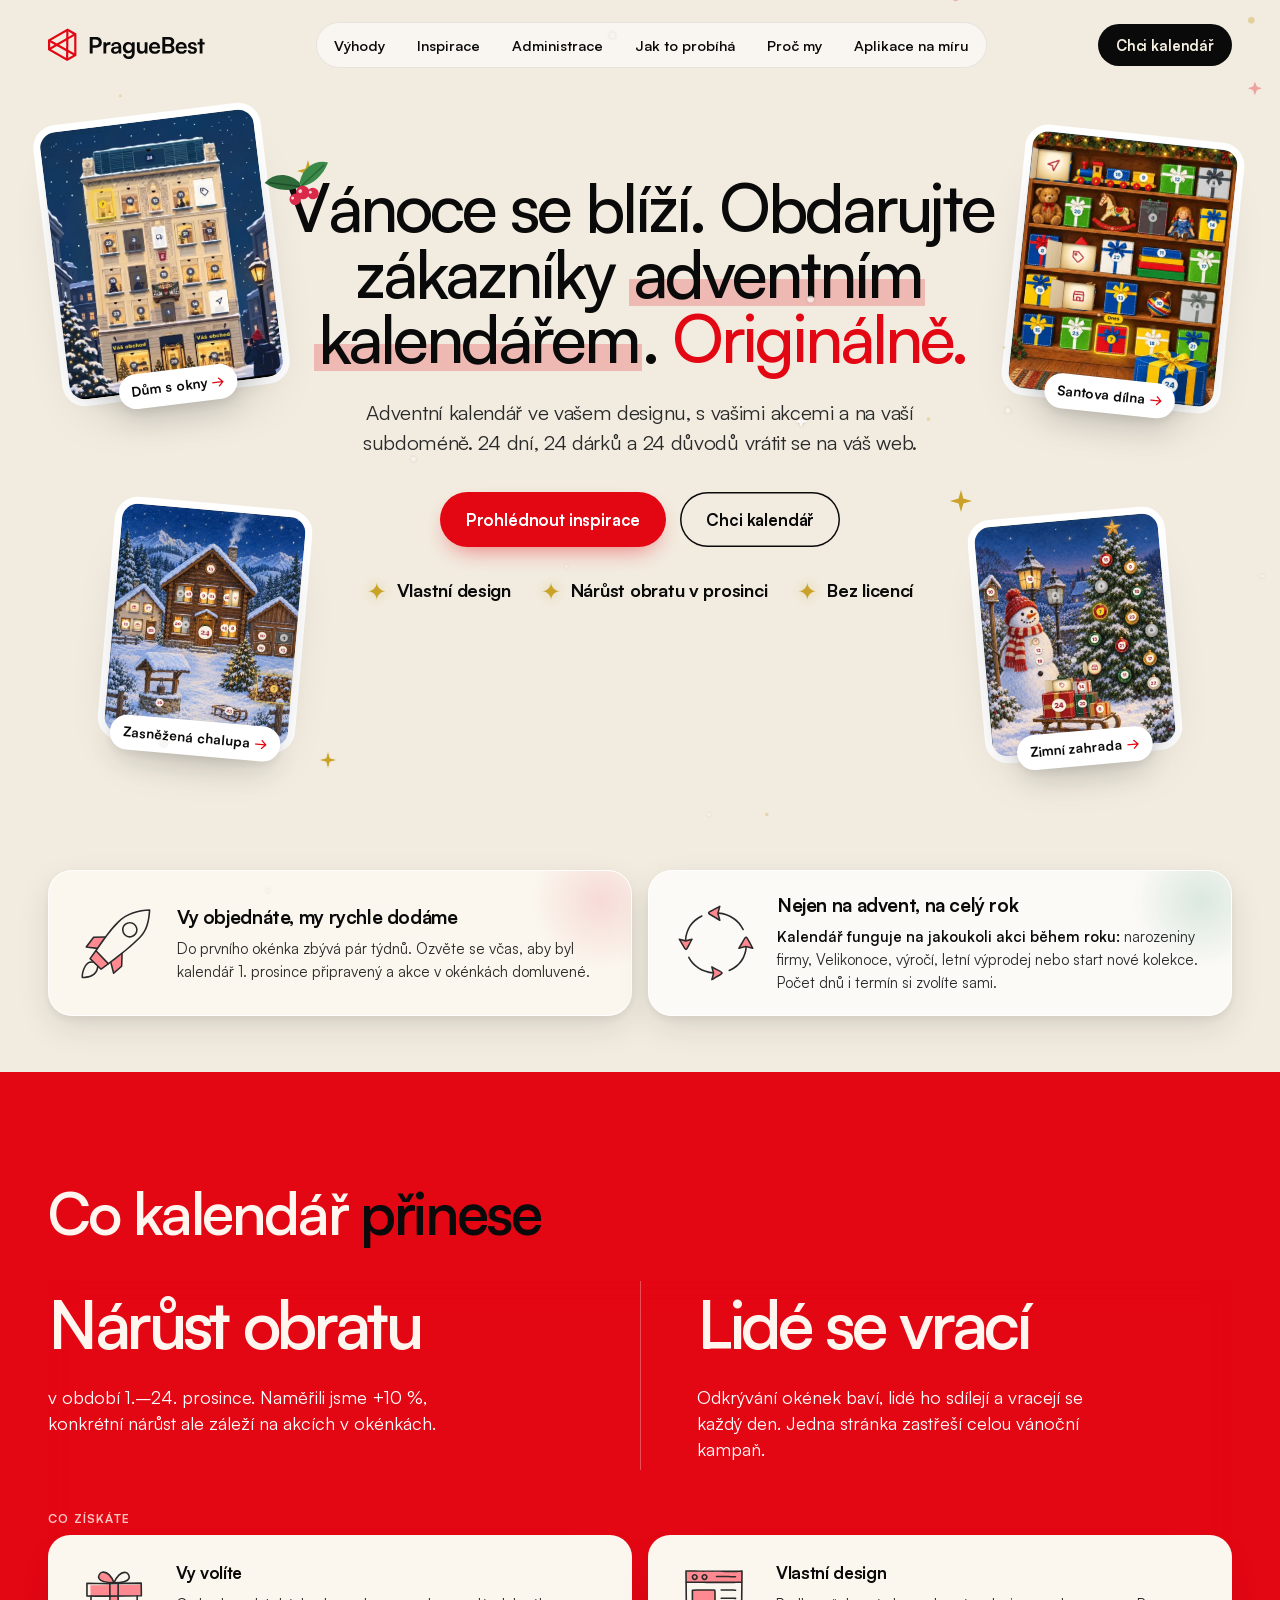
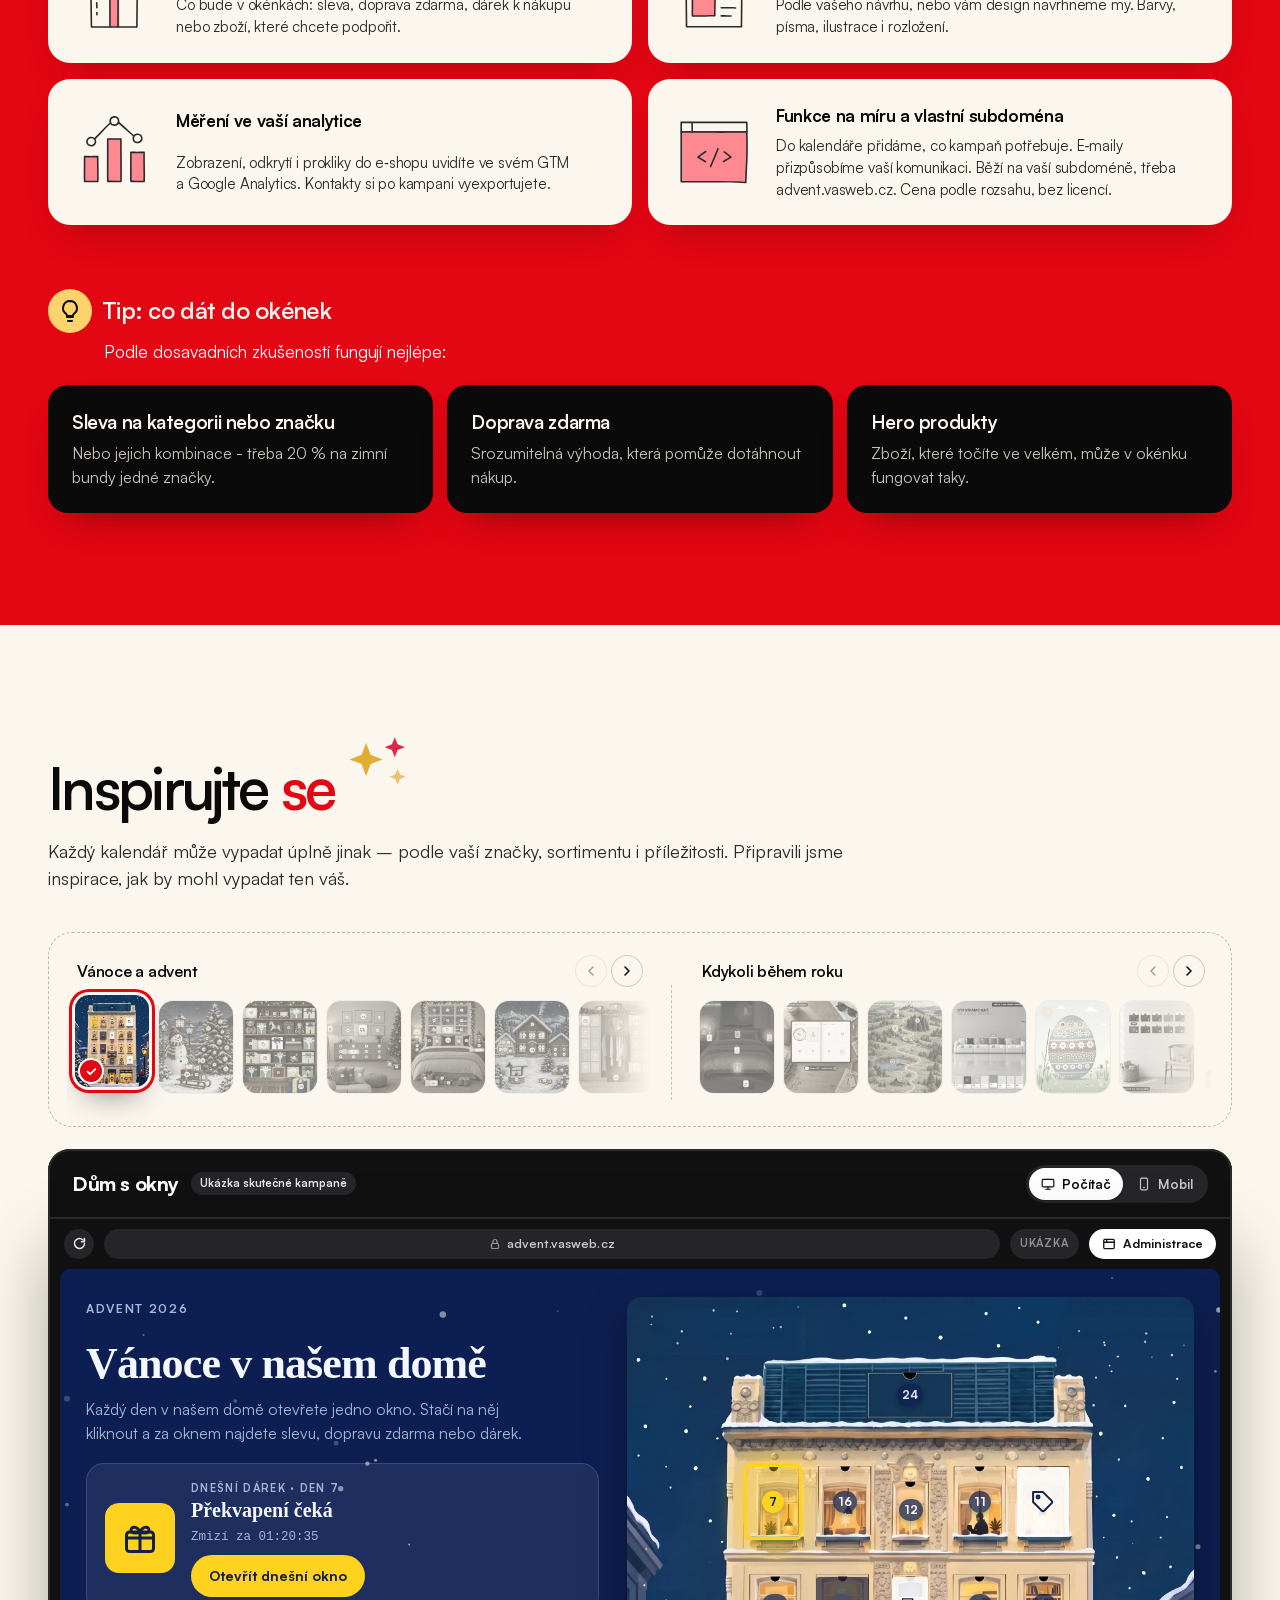
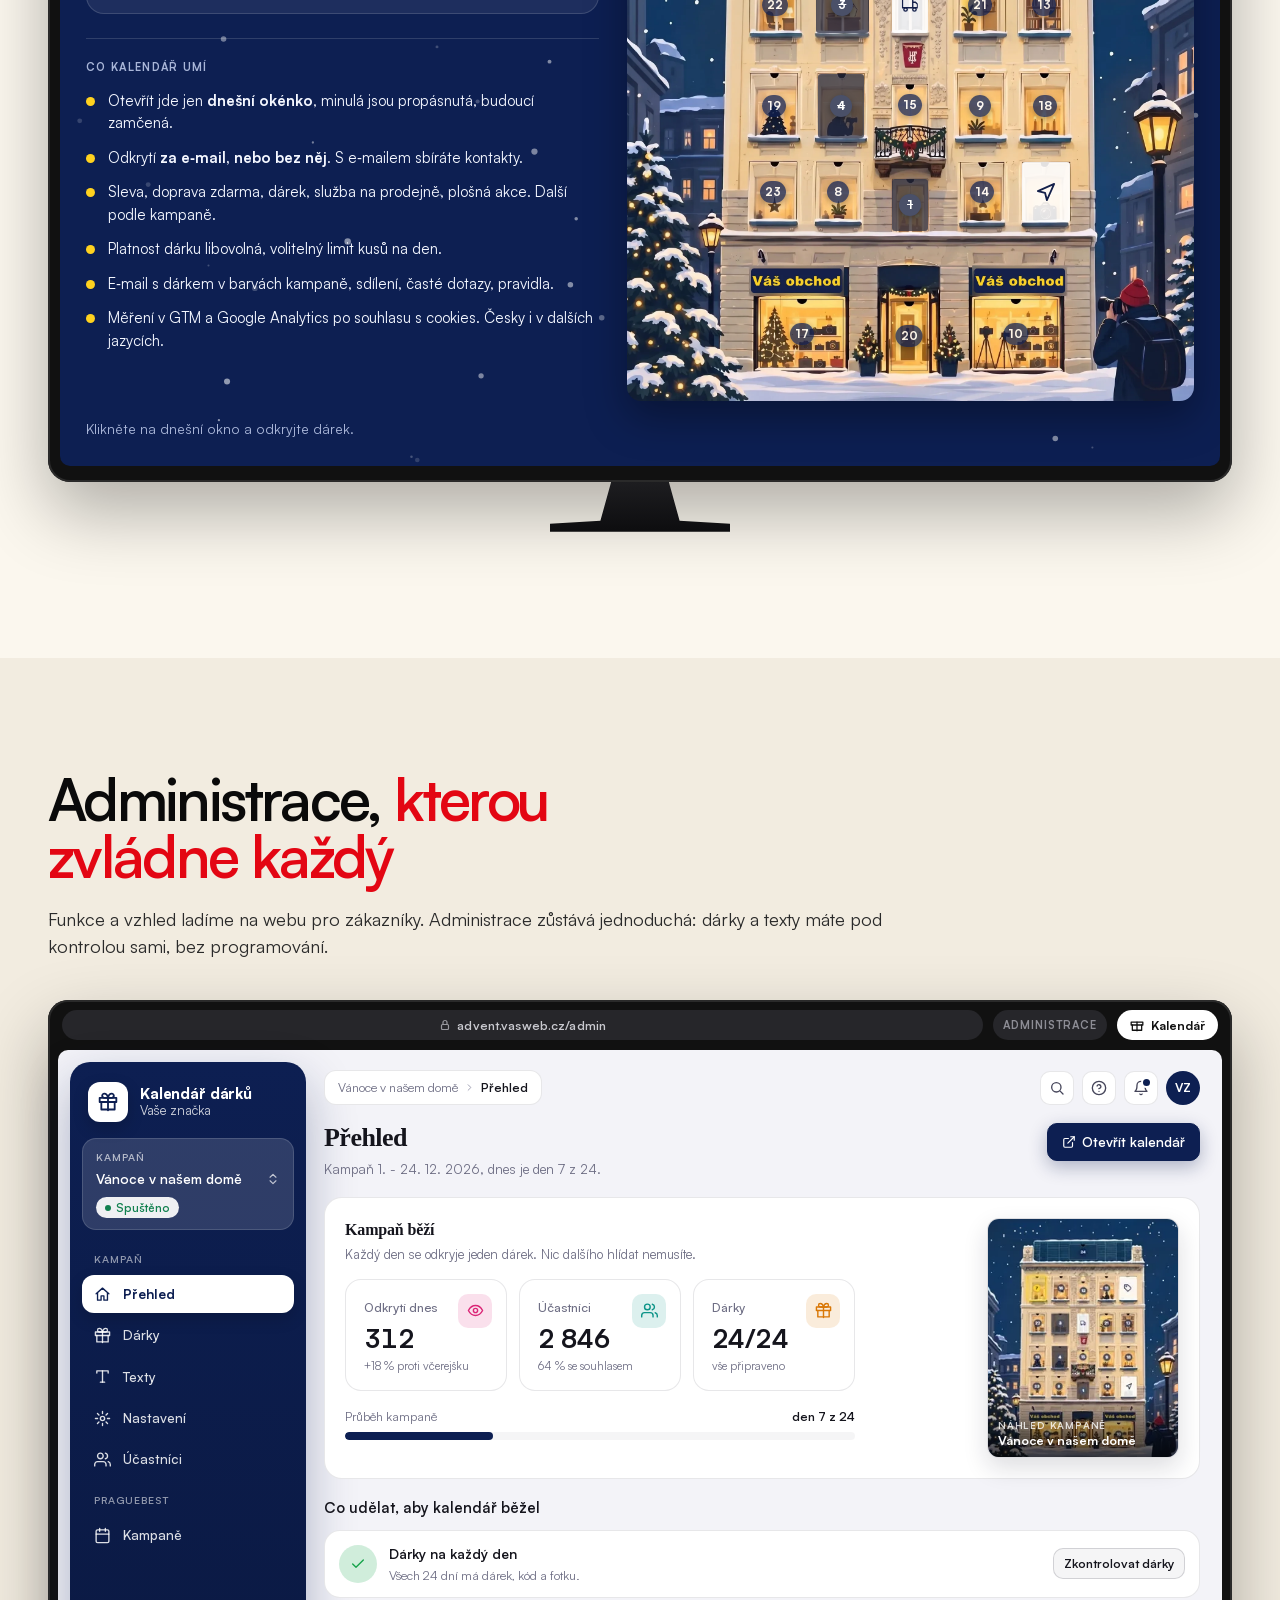
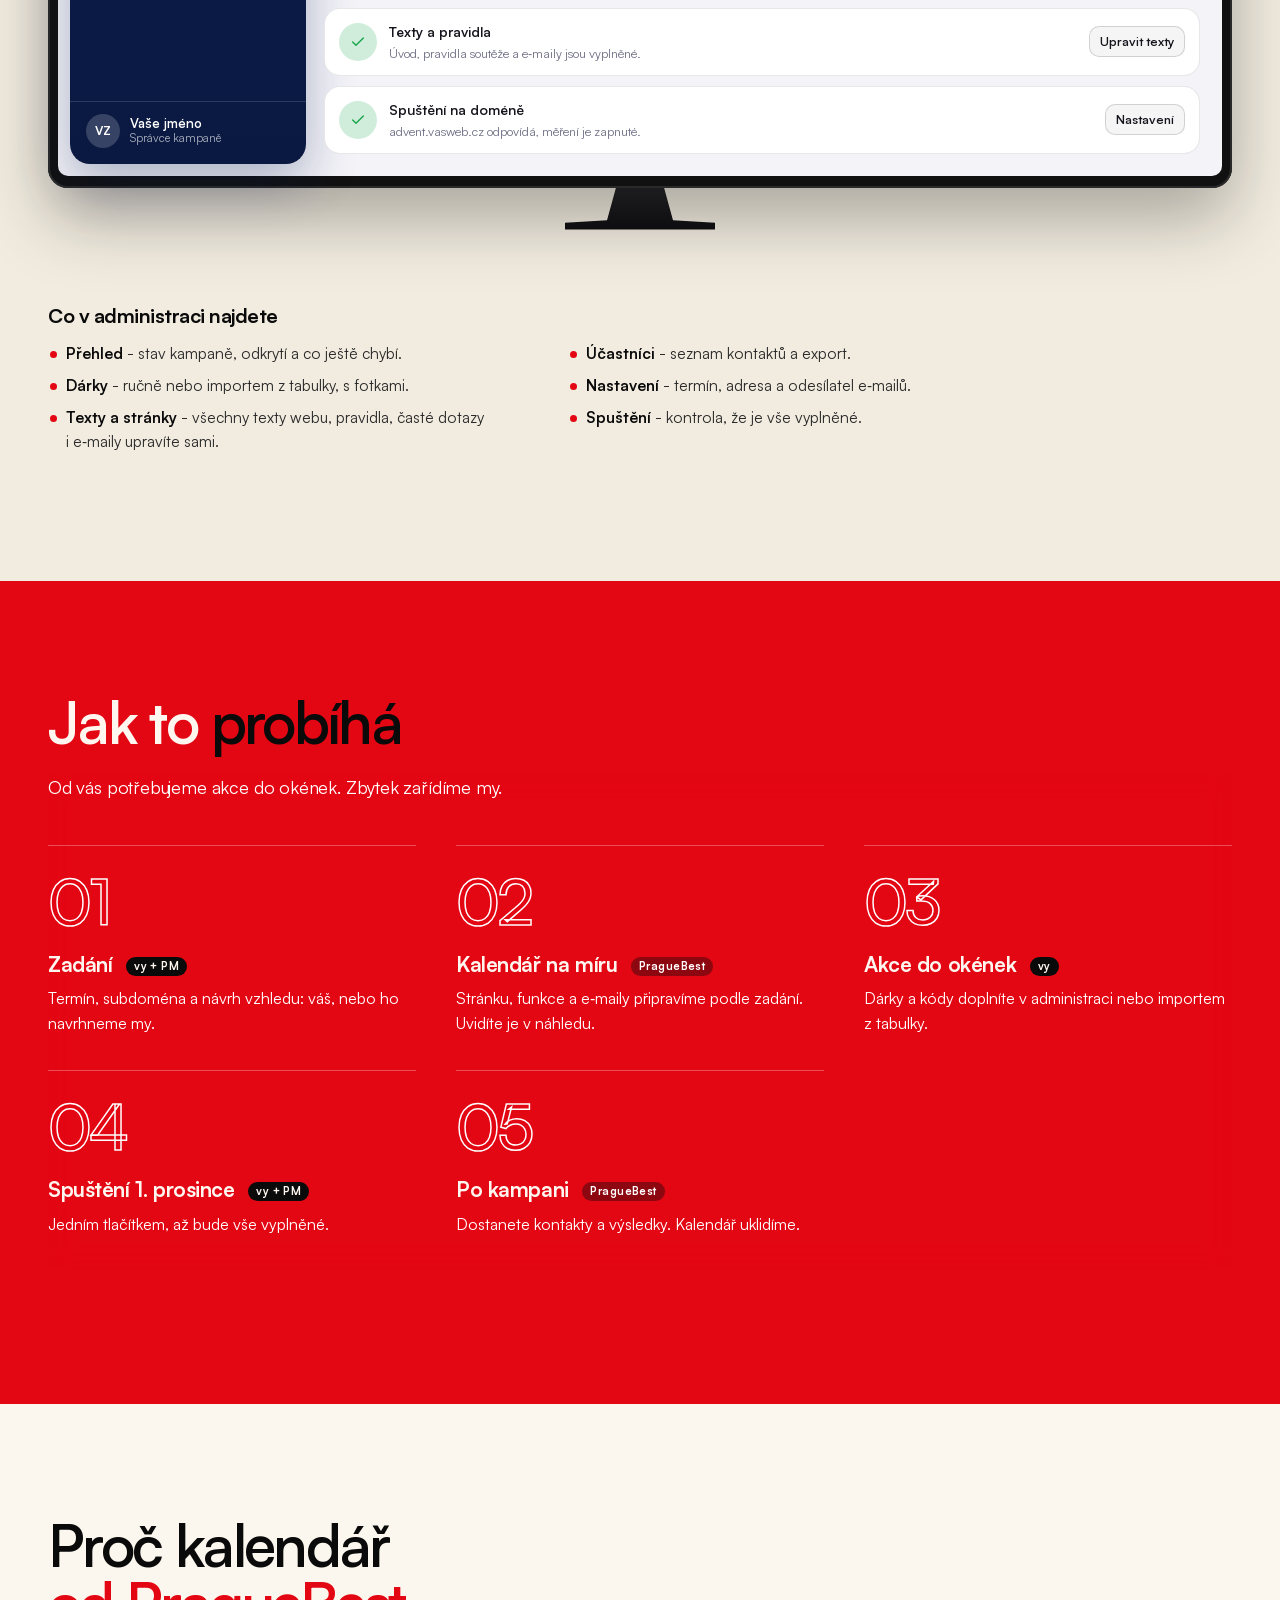
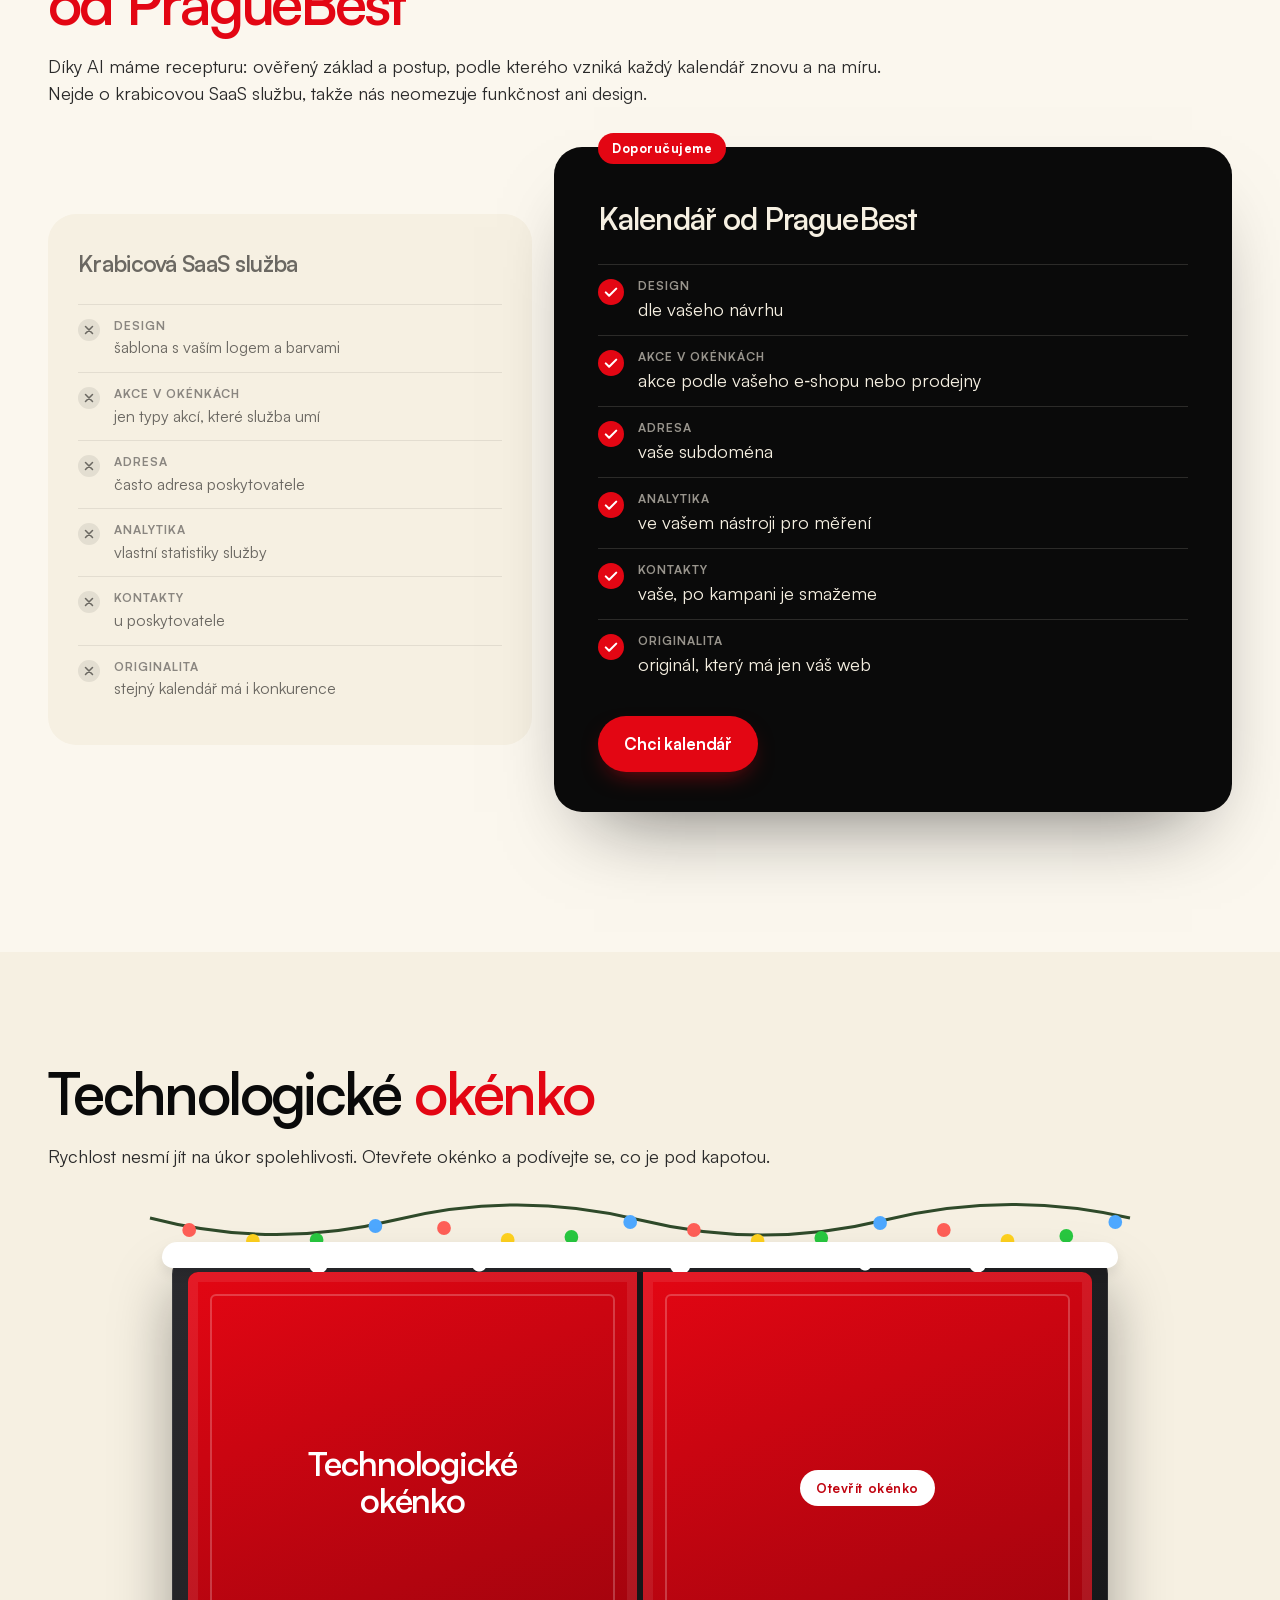
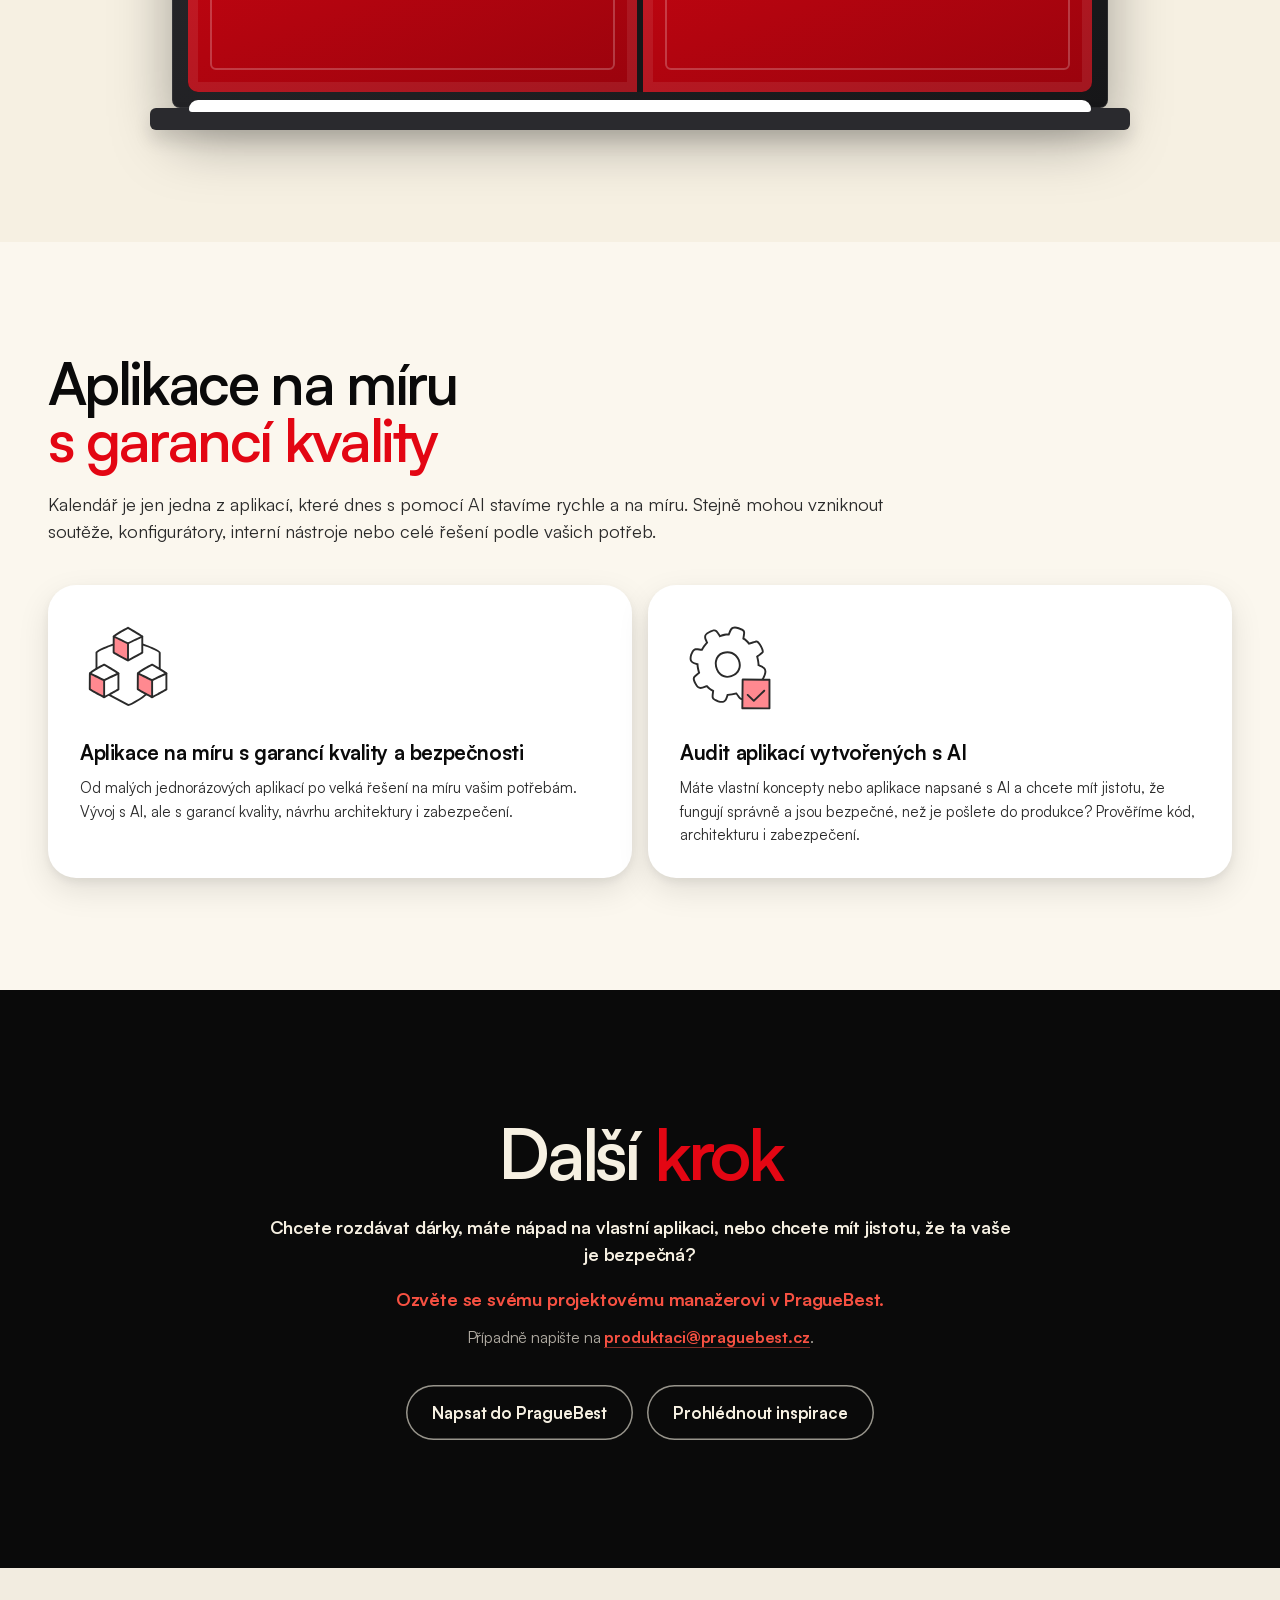
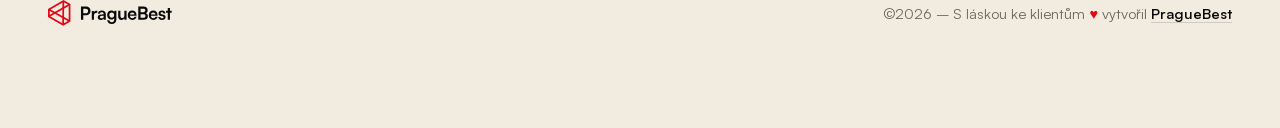
==== commit fd32430f: "Apply the second BugHerd review round (project 548076, tasks 25-41) Copy: - Hero headline and page t" ====
--- a/index.html
+++ b/index.html
@@ -8,9 +8,9 @@
 <link rel="icon" type="image/png" sizes="194x194" href="favicon-194x194.png">
 <link rel="apple-touch-icon" sizes="180x180" href="apple-touch-icon.png">
 <link rel="mask-icon" href="safari-pinned-tab.svg" color="#d92b48">
-<title>Letos obdarujte i své zákazníky | PragueBest</title>
+<title>Obdarujte zákazníky adventním kalendářem | PragueBest</title>
 <meta name="description" content="Vánoce se blíží a všichni shánějí dárky. Co kdyby je zákazníci dostávali každý den od vás? Adventní kalendář na vašem webu, ve vašem designu.">
-<meta property="og:title" content="Letos obdarujte i své zákazníky | PragueBest">
+<meta property="og:title" content="Obdarujte zákazníky adventním kalendářem | PragueBest">
 <meta property="og:description" content="Vánoce se blíží. Adventní kalendář na vašem webu: 24 dní, 24 dárků pro vaše zákazníky.">
 <meta property="og:type" content="website">
 <link rel="preload" as="image" href="img/fotoskoda-dum.webp">
@@ -219,7 +219,6 @@
   .demo-bar .grp.device .seg button[aria-pressed="true"] { background: #fff; color: var(--ink); box-shadow: 0 1px 3px rgba(0,0,0,.14); }
   .vz-cap { display: flex; flex-wrap: wrap; align-items: center; gap: 6px 12px; padding: 9px 0 10px; border-top: 1px solid var(--line); }
   .vz-cap strong { font-size: 16px; font-weight: 800; color: var(--ink); }
-  .vz-cap-m { font-size: 13.5px; color: var(--ink-3); }
   .vz-cap-s { padding: 3px 9px; border-radius: 100px; background: #f1f1f3; color: var(--ink); font-size: 11px; font-weight: 700; }
   .vz-cap-s[hidden] { display: none; }
   .vz-admin { display: none; font-size: 13px; font-weight: 700; }
@@ -835,10 +834,8 @@
   .big-num .bn + .bn { border-left: 1px solid rgba(218,42,73,.2); padding-left: 40px; }
   @media (max-width: 720px) { .big-num .bn { flex-direction: column; gap: 6px; padding: 18px 0 16px; } .big-num .bn b { font-size: 44px; } .big-num .bn + .bn { border-left: 0; padding-left: 0; border-top: 1px solid rgba(218,42,73,.2); } }
   .big-num .bn b { display: block; flex: none; font-size: 52px; font-weight: 850; letter-spacing: -0.04em; line-height: 1; color: var(--accent); }
-  .kontakt-pm { margin-top: 14px; font-size: 1.2em; font-weight: 700; color: var(--accent); }
+  .kontakt-pm { margin-top: 14px; font-weight: 700; color: var(--accent); }
   .kontakt-zaloha { margin-top: 8px; font-size: .92em; }
-  .big-num .bn b.bn-trend { display: inline-flex; align-items: center; gap: .2em; white-space: nowrap; }
-  .big-num .bn b.bn-trend svg { width: .9em; height: .9em; flex: none; }
   .big-num .bn span { display: block; margin-top: 0; font-size: 15px; color: var(--ink-2); line-height: 1.45; }
   .perks { display: grid; grid-template-columns: repeat(2, minmax(0, 1fr)); gap: 6px 48px; margin: 18px 0 30px; counter-reset: perk; max-width: 1000px; }
   @media (max-width: 720px) { .perks { grid-template-columns: 1fr; } }
@@ -1344,7 +1341,8 @@
   /* Co kalendář přinese: the growth claim as a giant statement */
   #prinos .keybox.benefit { background: transparent; border: 0; box-shadow: none; padding: 0; color: var(--v2-on-red); }
   #prinos .keybox.benefit::before, #prinos .keybox.benefit::after { display: none; }
-  #prinos .big-num { gap: 0 56px; margin-bottom: 40px; }
+  #prinos .big-num { grid-template-columns: 1fr 1fr; gap: 0; margin: 40px 0 40px; }
+  #prinos .big-num .bn:first-child { padding-right: 56px; }
   #prinos .big-num .bn { flex-direction: column; gap: 22px; padding: 8px 0 8px; }
   #prinos .big-num .bn + .bn { border-left-color: rgba(255,246,240,.3); padding-left: 56px; }
   #prinos .big-num .bn b { font-size: clamp(64px, 8.5vw, 136px); font-weight: 600; letter-spacing: -0.05em; line-height: 1.04; padding-bottom: .06em; color: var(--v2-on-red); }
@@ -1453,7 +1451,7 @@
   #kontakt .keybox[data-review-id="cta"] p { color: rgba(246,240,226,.82); }
   #kontakt .keybox[data-review-id="cta"] strong { color: var(--paper-100); }
   #kontakt .keybox[data-review-id="cta"] a { color: var(--accent-bright); border-bottom-color: rgba(247,81,66,.5); }
-  #kontakt .keybox[data-review-id="cta"] p.kontakt-pm { margin-top: 22px; font-size: clamp(22px, 2vw, 30px); font-weight: 700; letter-spacing: -0.02em; color: var(--accent-bright); }
+  #kontakt .keybox[data-review-id="cta"] p.kontakt-pm { margin-top: 18px; font-weight: 700; color: var(--accent-bright); }
   #kontakt .keybox[data-review-id="cta"] p.kontakt-zaloha { margin-top: 12px; font-size: 16px; color: rgba(246,240,226,.7); }
   #kontakt .v2-ctas { margin-top: 36px; }
   #kontakt .v2-btn.primary { background: var(--accent); color: #fff; box-shadow: 0 14px 30px -14px rgba(227,6,19,.7); }
@@ -1488,6 +1486,8 @@
     .v2-spark { display: none; }
     section { padding: 76px 0; }
     .keybox { padding: 28px 22px 24px; }
+    #prinos .big-num { grid-template-columns: 1fr; }
+    #prinos .big-num .bn:first-child { padding-right: 0; }
     #prinos .big-num .bn + .bn { padding-left: 0; border-top-color: rgba(255,246,240,.3); }
     #postup .flow { grid-template-columns: 1fr; }
     #ukazka .vz-strip { padding: 18px 16px 20px; gap: 20px; }
@@ -1538,7 +1538,7 @@
       <path fill="#e30613" d="M20.1767 36.8541L0.000174803 25.2051L0 14.5804L20.629 2.67036L29.8973 8.02143L29.8975 31.2418L20.1767 36.8541ZM27.5984 9.35088L20.6279 5.32647L2.30171 15.9082L2.30111 23.878L20.1764 34.1983L27.5976 29.9129L27.5984 9.35088Z"/>
       <path fill="currentColor" d="M50.88 22.952H47.016V29H43.944V11.456H50.88C54.408 11.456 56.688 13.76 56.688 17.192C56.688 20.576 54.384 22.952 50.88 22.952ZM50.28 14.192H47.016V20.216H50.232C52.344 20.216 53.472 19.088 53.472 17.168C53.472 15.248 52.32 14.192 50.28 14.192ZM65.8001 17.096V19.808H64.7201C62.6081 19.808 61.2881 20.936 61.2881 23.24V29H58.3601V17.168H61.1201L61.2881 18.896C61.7921 17.72 62.9201 16.928 64.5041 16.928C64.9121 16.928 65.3201 16.976 65.8001 17.096ZM70.3613 29.312C67.8413 29.312 66.3053 27.848 66.3053 25.616C66.3053 23.432 67.8893 22.064 70.6973 21.848L74.2493 21.584V21.32C74.2493 19.712 73.2893 19.064 71.8013 19.064C70.0733 19.064 69.1133 19.784 69.1133 21.032H66.6173C66.6173 18.464 68.7293 16.784 71.9453 16.784C75.1373 16.784 77.1053 18.512 77.1053 21.8V29H74.5373L74.3213 27.248C73.8173 28.472 72.2093 29.312 70.3613 29.312ZM71.3213 27.104C73.1213 27.104 74.2733 26.024 74.2733 24.2V23.576L71.8013 23.768C69.9773 23.936 69.2813 24.536 69.2813 25.496C69.2813 26.576 70.0013 27.104 71.3213 27.104ZM78.8297 22.808C78.8297 19.352 81.0857 16.76 84.4697 16.76C86.2457 16.76 87.6377 17.504 88.3337 18.776L88.5017 17.144H91.2137V28.4C91.2137 32.36 88.8377 34.832 84.9977 34.832C81.5897 34.832 79.2617 32.888 78.9017 29.72H81.8297C82.0217 31.256 83.1977 32.168 84.9977 32.168C87.0137 32.168 88.3097 30.896 88.3097 28.928V26.96C87.5657 28.064 86.1017 28.76 84.3977 28.76C81.0377 28.76 78.8297 26.24 78.8297 22.808ZM81.7817 22.736C81.7817 24.728 83.0537 26.216 84.9737 26.216C86.9897 26.216 88.2377 24.8 88.2377 22.736C88.2377 20.72 87.0137 19.328 84.9737 19.328C83.0297 19.328 81.7817 20.792 81.7817 22.736ZM101.804 17.144H104.732V29H102.02L101.804 27.416C101.084 28.544 99.5479 29.312 97.9639 29.312C95.2279 29.312 93.6199 27.464 93.6199 24.56V17.144H96.5479V23.528C96.5479 25.784 97.4359 26.696 99.0679 26.696C100.916 26.696 101.804 25.616 101.804 23.36V17.144ZM112.346 29.312C108.818 29.312 106.346 26.744 106.346 23.072C106.346 19.352 108.77 16.784 112.25 16.784C115.802 16.784 118.058 19.16 118.058 22.856V23.744L109.13 23.768C109.346 25.856 110.45 26.912 112.394 26.912C114.002 26.912 115.058 26.288 115.394 25.16H118.106C117.602 27.752 115.442 29.312 112.346 29.312ZM112.274 19.184C110.546 19.184 109.49 20.12 109.202 21.896H115.154C115.154 20.264 114.026 19.184 112.274 19.184ZM120.353 29V11.456H127.337C130.793 11.456 132.905 13.256 132.905 16.184C132.905 18.128 132.041 19.52 130.385 20.216C132.233 20.816 133.169 22.208 133.169 24.248C133.169 27.248 131.081 29 127.457 29H120.353ZM127.073 14.168H123.425V18.944H127.145C128.825 18.944 129.761 18.056 129.761 16.496C129.761 14.984 128.801 14.168 127.073 14.168ZM127.337 21.536H123.425V26.288H127.337C129.065 26.288 130.025 25.448 130.025 23.864C130.025 22.376 129.041 21.536 127.337 21.536ZM140.378 29.312C136.85 29.312 134.378 26.744 134.378 23.072C134.378 19.352 136.802 16.784 140.282 16.784C143.834 16.784 146.09 19.16 146.09 22.856V23.744L137.162 23.768C137.378 25.856 138.482 26.912 140.426 26.912C142.034 26.912 143.09 26.288 143.426 25.16H146.138C145.634 27.752 143.474 29.312 140.378 29.312ZM140.306 19.184C138.578 19.184 137.522 20.12 137.234 21.896H143.186C143.186 20.264 142.058 19.184 140.306 19.184ZM147.041 25.4H149.825C149.849 26.432 150.617 27.08 151.961 27.08C153.329 27.08 154.073 26.528 154.073 25.664C154.073 25.064 153.761 24.632 152.705 24.392L150.569 23.888C148.433 23.408 147.401 22.4 147.401 20.504C147.401 18.176 149.369 16.784 152.105 16.784C154.769 16.784 156.569 18.32 156.593 20.624H153.809C153.785 19.616 153.113 18.968 151.985 18.968C150.833 18.968 150.161 19.496 150.161 20.384C150.161 21.056 150.689 21.488 151.697 21.728L153.833 22.232C155.825 22.688 156.833 23.6 156.833 25.424C156.833 27.824 154.793 29.312 151.865 29.312C148.913 29.312 147.041 27.728 147.041 25.4ZM162.615 29H159.687V19.592H157.407V17.144H159.687V13.448H162.615V17.144H164.919V19.592H162.615V29Z"/>
     </svg></a>
-    <nav class="v2-links" aria-label="Sekce stránky"><a href="#prinos">Výhody</a><a href="#ukazka">Vzhledy</a><a href="#administrace">Administrace</a><a href="#postup">Jak to probíhá</a><a href="#srovnani">Proč my</a><a href="#aplikace">Aplikace na míru</a></nav>
+    <nav class="v2-links" aria-label="Sekce stránky"><a href="#prinos">Výhody</a><a href="#ukazka">Inspirace</a><a href="#administrace">Administrace</a><a href="#postup">Jak to probíhá</a><a href="#srovnani">Proč my</a><a href="#aplikace">Aplikace na míru</a></nav>
     <a class="v2-btn dark sm" href="#kontakt" data-review-id="nav-kontakt">Chci kalendář</a></div><i class="v2-prog" id="v2-prog" aria-hidden="true"></i></div>
 
 <header class="v2-hero" data-review-id="header">
@@ -1553,9 +1553,9 @@
     <span class="v2-spark" style="right:22%;top:400px;animation-delay:-1.4s" aria-hidden="true"><svg viewBox="0 0 24 24" fill="currentColor"><path d="M12 0l2.6 9.4L24 12l-9.4 2.6L12 24l-2.6-9.4L0 12l9.4-2.6z"/></svg></span>
     <span class="v2-spark" style="left:23%;top:660px;width:16px;height:16px;animation-delay:-2.2s" aria-hidden="true"><svg viewBox="0 0 24 24" fill="currentColor"><path d="M12 0l2.6 9.4L24 12l-9.4 2.6L12 24l-2.6-9.4L0 12l9.4-2.6z"/></svg></span>
     <div class="v2-copy">
-      <h1><span class="cap">V<svg viewBox="0 0 80 60" aria-hidden="true"><g transform="rotate(-18 40 30)"><path d="M40 34 C 28 36, 16 30, 8 20 C 18 14, 32 16, 40 30 Z" fill="#2f6b3a"/><path d="M40 34 C 52 36, 64 30, 72 20 C 62 14, 48 16, 40 30 Z" fill="#3c8a4a"/><path d="M40 34 L 12 21" stroke="#1f4d29" stroke-width="1.5"/><path d="M40 34 L 68 21" stroke="#2a6a36" stroke-width="1.5"/><circle cx="40" cy="40" r="6.5" fill="#DA2A49"/><circle cx="31" cy="44" r="5.5" fill="#DA2A49"/><circle cx="49" cy="44" r="5.5" fill="#DA2A49"/><circle cx="38" cy="38" r="1.8" fill="#fff" opacity=".8"/><circle cx="29" cy="42" r="1.4" fill="#fff" opacity=".8"/><circle cx="47" cy="42" r="1.4" fill="#fff" opacity=".8"/></g></svg></span>ánoce se blíží. Letos obdarujte zákazníky <span class="v2-mark">adventním kalendářem</span>. <span class="accent">Originálně.</span></h1>
-      <p class="v2-sub">Adventní kalendář má kdekdo. Ten váš bude originál: ve vašem designu, s vašimi akcemi a na vaší subdoméně. 24 dní, 24 dárků a 24 důvodů vrátit se na váš web.</p>
-      <div class="v2-ctas"><a class="v2-btn primary" href="#ukazka" data-review-id="da-ukazka">Prohlédnout vzhledy</a><a class="v2-btn ghost" href="#kontakt" data-review-id="hero-kontakt">Chci kalendář na míru →</a></div>
+      <h1><span class="cap">V<svg viewBox="0 0 80 60" aria-hidden="true"><g transform="rotate(-18 40 30)"><path d="M40 34 C 28 36, 16 30, 8 20 C 18 14, 32 16, 40 30 Z" fill="#2f6b3a"/><path d="M40 34 C 52 36, 64 30, 72 20 C 62 14, 48 16, 40 30 Z" fill="#3c8a4a"/><path d="M40 34 L 12 21" stroke="#1f4d29" stroke-width="1.5"/><path d="M40 34 L 68 21" stroke="#2a6a36" stroke-width="1.5"/><circle cx="40" cy="40" r="6.5" fill="#DA2A49"/><circle cx="31" cy="44" r="5.5" fill="#DA2A49"/><circle cx="49" cy="44" r="5.5" fill="#DA2A49"/><circle cx="38" cy="38" r="1.8" fill="#fff" opacity=".8"/><circle cx="29" cy="42" r="1.4" fill="#fff" opacity=".8"/><circle cx="47" cy="42" r="1.4" fill="#fff" opacity=".8"/></g></svg></span>ánoce se blíží. Obdarujte zákazníky <span class="v2-mark">adventním kalendářem</span>. <span class="accent">Originálně.</span></h1>
+      <p class="v2-sub">Adventní kalendář ve vašem designu, s vašimi akcemi a na vaší subdoméně. 24 dní, 24 dárků a 24 důvodů vrátit se na váš web.</p>
+      <div class="v2-ctas"><a class="v2-btn primary" href="#ukazka" data-review-id="da-ukazka">Prohlédnout inspirace</a><a class="v2-btn ghost" href="#kontakt" data-review-id="hero-kontakt">Chci kalendář</a></div>
       <p class="v2-proof"><span>Vlastní design</span><span>Nárůst obratu v prosinci</span><span>Bez licencí</span></p>
     </div>
   </div>
@@ -1576,15 +1576,14 @@
 <main id="obsah">
 <section id="prinos" data-review-id="section-prinos">
   <h2>Co kalendář <span class="accent">přinese</span></h2>
-  <p class="lead">Obdarovaný zákazník se vrací.</p>
   <div class="keybox benefit" data-review-id="prinos-box">
   <div class="big-num" data-review-id="vysledky">
-    <div class="bn"><b class="bn-trend"><svg viewBox="0 0 24 24" fill="none" stroke="currentColor" stroke-width="2.4" stroke-linecap="round" stroke-linejoin="round" aria-hidden="true"><path d="M3 17l6-6 4 4 8-8"/><path d="M14 7h7v7"/></svg>Vyšší obrat</b><span>v období 1.–24. prosince. Kolik, záleží na akcích v okénkách.</span></div>
-    <div class="bn"><b>Vy volíte</b><span>co bude v okénkách: sleva, doprava zdarma, dárek k nákupu nebo zboží, které chcete podpořit.</span></div>
+    <div class="bn"><b>Nárůst obratu</b><span>v období 1.–24. prosince. Naměřili jsme +10 %, konkrétní nárůst ale záleží na akcích v okénkách.</span></div>
+    <div class="bn"><b>Lidé se vrací</b><span>Odkrývání okének baví, lidé ho sdílejí a vracejí se každý den. Jedna stránka zastřeší celou vánoční kampaň.</span></div>
   </div>
   <h3>Co získáte</h3>
   <div class="perks" data-review-id="vyhody">
-    <div class="perk v2-has-ico"><img class="v2-ico" src="img/icons/hra.svg" alt="" width="56" height="56" decoding="async"><h3>Hravost a gamifikace</h3><p>Odkrývání okének baví, lidé ho sdílejí a vracejí se každý den. Jedna stránka zastřeší celou vánoční kampaň.</p></div>
+    <div class="perk v2-has-ico"><img class="v2-ico" src="img/icons/darek.svg" alt="" width="56" height="56" decoding="async"><h3>Vy volíte</h3><p>Co bude v okénkách: sleva, doprava zdarma, dárek k nákupu nebo zboží, které chcete podpořit.</p></div>
     <div class="perk v2-has-ico"><img class="v2-ico" src="img/icons/design.svg" alt="" width="56" height="56" decoding="async"><h3>Vlastní design</h3><p>Podle vašeho návrhu, nebo vám design navrhneme my. Barvy, písma, ilustrace i rozložení.</p></div>
     <div class="perk v2-has-ico"><img class="v2-ico" src="img/icons/mereni.svg" alt="" width="56" height="56" decoding="async"><h3>Měření ve vaší analytice</h3><p>Zobrazení, odkrytí i prokliky do e&#8209;shopu uvidíte ve svém GTM a Google Analytics. Kontakty si po kampani vyexportujete.</p></div>
     <div class="perk v2-has-ico"><img class="v2-ico" src="img/icons/kod.svg" alt="" width="56" height="56" decoding="async"><h3>Funkce na míru a vlastní subdoména</h3><p>Do kalendáře přidáme, co kampaň potřebuje. E&#8209;maily přizpůsobíme vaší komunikaci. Běží na vaší subdoméně, třeba advent.vasweb.cz. Cena podle rozsahu, bez licencí.</p></div>
@@ -1603,37 +1602,37 @@
 </section>
 
 <section id="ukazka" data-review-id="section-ukazka">
-  <h2>Prohlédněte <span class="accent">si ho</span></h2>
-  <p class="lead">Každý kalendář může vypadat úplně jinak – podle vaší značky, sortimentu i příležitosti. Připravili jsme inspirace, jak by mohl vypadat ten váš: od domu s okny přes Santovu dílnu až po velikonoční kraslici nebo oslavu výročí firmy.</p>
+  <h2>Inspirujte <span class="accent">se</span></h2>
+  <p class="lead">Každý kalendář může vypadat úplně jinak – podle vaší značky, sortimentu i příležitosti. Připravili jsme inspirace, jak by mohl vypadat ten váš.</p>
 
   <div class="demo-bar" data-review-id="demo-ovladani">
     <div class="vz" data-review-id="demo-vzhledy">
       <div class="vz-strip" role="group" aria-label="Vzhled kalendáře">
         <div class="vz-set" role="group" aria-label="Vánoce a advent"><span class="vz-k" aria-hidden="true">Vánoce a advent</span><div class="vz-thumbs">
-          <button type="button" class="vz-th" data-theme="fotoskoda" aria-pressed="true" aria-label="Dům s okny" title="Dům s okny" data-kat="Vánoce a advent" data-meta="24 dní" data-stitek="Ukázka skutečné kampaně" data-review-id="demo-vzhled-fotoskoda"><img src="img/nahledy/fotoskoda.webp" alt="" width="60" height="75" decoding="async"></button>
-          <button type="button" class="vz-th" data-theme="snehulak" aria-pressed="false" aria-label="Zimní zahrada" title="Zimní zahrada" data-kat="Vánoce a advent" data-meta="24 dní" data-stitek="" data-review-id="demo-vzhled-snehulak"><img src="img/nahledy/snehulak.webp" alt="" width="60" height="75" decoding="async"></button>
-          <button type="button" class="vz-th" data-theme="hracky" aria-pressed="false" aria-label="Santova dílna" title="Santova dílna" data-kat="Vánoce a advent" data-meta="24 dní" data-stitek="" data-review-id="demo-vzhled-hracky"><img src="img/nahledy/hracky.webp" alt="" width="60" height="75" decoding="async"></button>
-          <button type="button" class="vz-th" data-theme="obyvak" aria-pressed="false" aria-label="Vánoční obývák" title="Vánoční obývák" data-kat="Vánoce a advent" data-meta="24 dní" data-stitek="" data-review-id="demo-vzhled-obyvak"><img src="img/nahledy/obyvak.webp" alt="" width="60" height="75" decoding="async"></button>
-          <button type="button" class="vz-th" data-theme="loznice" aria-pressed="false" aria-label="24 nocí do Vánoc" title="24 nocí do Vánoc" data-kat="Vánoce a advent" data-meta="24 dní" data-stitek="" data-review-id="demo-vzhled-loznice"><img src="img/nahledy/loznice.webp" alt="" width="60" height="75" decoding="async"></button>
-          <button type="button" class="vz-th" data-theme="chata" aria-pressed="false" aria-label="Zasněžená chalupa" title="Zasněžená chalupa" data-kat="Vánoce a advent" data-meta="24 dní" data-stitek="" data-review-id="demo-vzhled-chata"><img src="img/nahledy/chata.webp" alt="" width="60" height="75" decoding="async"></button>
-          <button type="button" class="vz-th" data-theme="moda" aria-pressed="false" aria-label="Advent v šatníku" title="Advent v šatníku" data-kat="Vánoce a advent" data-meta="24 dní" data-stitek="" data-review-id="demo-vzhled-moda"><img src="img/nahledy/moda.webp" alt="" width="60" height="75" decoding="async"></button>
-          <button type="button" class="vz-th" data-theme="regal" aria-pressed="false" aria-label="Vánoční regál" title="Vánoční regál" data-kat="Vánoce a advent" data-meta="24 dní" data-stitek="" data-review-id="demo-vzhled-regal"><img src="img/nahledy/regal.webp" alt="" width="60" height="75" decoding="async"></button>
-          <button type="button" class="vz-th" data-theme="vesnicka" aria-pressed="false" aria-label="Perníková vesnička" title="Perníková vesnička" data-kat="Vánoce a advent" data-meta="24 dní" data-stitek="" data-review-id="demo-vzhled-vesnicka"><img src="img/nahledy/vesnicka.webp" alt="" width="60" height="75" decoding="async"></button>
+          <button type="button" class="vz-th" data-theme="fotoskoda" aria-pressed="true" aria-label="Dům s okny" title="Dům s okny" data-kat="Vánoce a advent" data-stitek="Ukázka skutečné kampaně" data-review-id="demo-vzhled-fotoskoda"><img src="img/nahledy/fotoskoda.webp" alt="" width="60" height="75" decoding="async"></button>
+          <button type="button" class="vz-th" data-theme="snehulak" aria-pressed="false" aria-label="Zimní zahrada" title="Zimní zahrada" data-kat="Vánoce a advent" data-stitek="" data-review-id="demo-vzhled-snehulak"><img src="img/nahledy/snehulak.webp" alt="" width="60" height="75" decoding="async"></button>
+          <button type="button" class="vz-th" data-theme="hracky" aria-pressed="false" aria-label="Santova dílna" title="Santova dílna" data-kat="Vánoce a advent" data-stitek="" data-review-id="demo-vzhled-hracky"><img src="img/nahledy/hracky.webp" alt="" width="60" height="75" decoding="async"></button>
+          <button type="button" class="vz-th" data-theme="obyvak" aria-pressed="false" aria-label="Vánoční obývák" title="Vánoční obývák" data-kat="Vánoce a advent" data-stitek="" data-review-id="demo-vzhled-obyvak"><img src="img/nahledy/obyvak.webp" alt="" width="60" height="75" decoding="async"></button>
+          <button type="button" class="vz-th" data-theme="loznice" aria-pressed="false" aria-label="24 nocí do Vánoc" title="24 nocí do Vánoc" data-kat="Vánoce a advent" data-stitek="" data-review-id="demo-vzhled-loznice"><img src="img/nahledy/loznice.webp" alt="" width="60" height="75" decoding="async"></button>
+          <button type="button" class="vz-th" data-theme="chata" aria-pressed="false" aria-label="Zasněžená chalupa" title="Zasněžená chalupa" data-kat="Vánoce a advent" data-stitek="" data-review-id="demo-vzhled-chata"><img src="img/nahledy/chata.webp" alt="" width="60" height="75" decoding="async"></button>
+          <button type="button" class="vz-th" data-theme="moda" aria-pressed="false" aria-label="Advent v šatníku" title="Advent v šatníku" data-kat="Vánoce a advent" data-stitek="" data-review-id="demo-vzhled-moda"><img src="img/nahledy/moda.webp" alt="" width="60" height="75" decoding="async"></button>
+          <button type="button" class="vz-th" data-theme="regal" aria-pressed="false" aria-label="Vánoční regál" title="Vánoční regál" data-kat="Vánoce a advent" data-stitek="" data-review-id="demo-vzhled-regal"><img src="img/nahledy/regal.webp" alt="" width="60" height="75" decoding="async"></button>
+          <button type="button" class="vz-th" data-theme="vesnicka" aria-pressed="false" aria-label="Perníková vesnička" title="Perníková vesnička" data-kat="Vánoce a advent" data-stitek="" data-review-id="demo-vzhled-vesnicka"><img src="img/nahledy/vesnicka.webp" alt="" width="60" height="75" decoding="async"></button>
         </div></div>
         <span class="vz-sep" aria-hidden="true"></span>
         <div class="vz-set" role="group" aria-label="Kdykoli během roku"><span class="vz-k" aria-hidden="true">Kdykoli během roku</span><div class="vz-thumbs">
-          <button type="button" class="vz-th" data-theme="spani" aria-pressed="false" aria-label="7 nocí pro spánek" title="7 nocí pro spánek" data-kat="Kdykoli během roku" data-meta="7 nocí" data-stitek="" data-review-id="demo-vzhled-spani"><img src="img/nahledy/spani.webp" alt="" width="60" height="75" decoding="async"></button>
-          <button type="button" class="vz-th" data-theme="pas" aria-pressed="false" aria-label="Cestovní pas" title="Cestovní pas" data-kat="Kdykoli během roku" data-meta="14 dní" data-stitek="" data-review-id="demo-vzhled-pas"><img src="img/nahledy/pas.webp" alt="" width="60" height="75" decoding="async"></button>
-          <button type="button" class="vz-th" data-theme="chalupa" aria-pressed="false" aria-label="Víkendy na chalupě" title="Víkendy na chalupě" data-kat="Kdykoli během roku" data-meta="8 víkendů" data-stitek="" data-review-id="demo-vzhled-chalupa"><img src="img/nahledy/chalupa.webp" alt="" width="60" height="75" decoding="async"></button>
-          <button type="button" class="vz-th" data-theme="vzorky" aria-pressed="false" aria-label="Archiv v barvách" title="Archiv v barvách" data-kat="Kdykoli během roku" data-meta="8 dní" data-stitek="" data-review-id="demo-vzhled-vzorky"><img src="img/nahledy/vzorky.webp" alt="" width="60" height="75" decoding="async"></button>
-          <button type="button" class="vz-th" data-theme="velikonoce" aria-pressed="false" aria-label="Velikonoční kraslice" title="Velikonoční kraslice" data-kat="Kdykoli během roku" data-meta="24 dní" data-stitek="" data-review-id="demo-vzhled-velikonoce"><img src="img/nahledy/velikonoce.webp" alt="" width="60" height="75" decoding="async"></button>
-          <button type="button" class="vz-th" data-theme="obalky" aria-pressed="false" aria-label="Deset let, deset obálek" title="Deset let, deset obálek" data-kat="Kdykoli během roku" data-meta="10 dní" data-stitek="" data-review-id="demo-vzhled-obalky"><img src="img/nahledy/obalky.webp" alt="" width="60" height="75" decoding="async"></button>
-          <button type="button" class="vz-th" data-theme="raketa" aria-pressed="false" aria-label="Odpočet ke startu" title="Odpočet ke startu" data-kat="Kdykoli během roku" data-meta="10 dní" data-stitek="" data-review-id="demo-vzhled-raketa"><img src="img/nahledy/raketa.webp" alt="" width="60" height="75" decoding="async"></button>
-          <button type="button" class="vz-th" data-theme="harfa" aria-pressed="false" aria-label="Slavíme 30 let" title="Slavíme 30 let" data-kat="Kdykoli během roku" data-meta="30 dní" data-stitek="Ukázka skutečné kampaně" data-review-id="demo-vzhled-harfa"><img src="img/nahledy/harfa.webp" alt="" width="60" height="75" decoding="async"></button>
+          <button type="button" class="vz-th" data-theme="spani" aria-pressed="false" aria-label="7 nocí pro spánek" title="7 nocí pro spánek" data-kat="Kdykoli během roku" data-stitek="" data-review-id="demo-vzhled-spani"><img src="img/nahledy/spani.webp" alt="" width="60" height="75" decoding="async"></button>
+          <button type="button" class="vz-th" data-theme="pas" aria-pressed="false" aria-label="Cestovní pas" title="Cestovní pas" data-kat="Kdykoli během roku" data-stitek="" data-review-id="demo-vzhled-pas"><img src="img/nahledy/pas.webp" alt="" width="60" height="75" decoding="async"></button>
+          <button type="button" class="vz-th" data-theme="chalupa" aria-pressed="false" aria-label="Víkendy na chalupě" title="Víkendy na chalupě" data-kat="Kdykoli během roku" data-stitek="" data-review-id="demo-vzhled-chalupa"><img src="img/nahledy/chalupa.webp" alt="" width="60" height="75" decoding="async"></button>
+          <button type="button" class="vz-th" data-theme="vzorky" aria-pressed="false" aria-label="Archiv v barvách" title="Archiv v barvách" data-kat="Kdykoli během roku" data-stitek="" data-review-id="demo-vzhled-vzorky"><img src="img/nahledy/vzorky.webp" alt="" width="60" height="75" decoding="async"></button>
+          <button type="button" class="vz-th" data-theme="velikonoce" aria-pressed="false" aria-label="Velikonoční kraslice" title="Velikonoční kraslice" data-kat="Kdykoli během roku" data-stitek="" data-review-id="demo-vzhled-velikonoce"><img src="img/nahledy/velikonoce.webp" alt="" width="60" height="75" decoding="async"></button>
+          <button type="button" class="vz-th" data-theme="obalky" aria-pressed="false" aria-label="Deset let, deset obálek" title="Deset let, deset obálek" data-kat="Kdykoli během roku" data-stitek="" data-review-id="demo-vzhled-obalky"><img src="img/nahledy/obalky.webp" alt="" width="60" height="75" decoding="async"></button>
+          <button type="button" class="vz-th" data-theme="raketa" aria-pressed="false" aria-label="Odpočet ke startu" title="Odpočet ke startu" data-kat="Kdykoli během roku" data-stitek="" data-review-id="demo-vzhled-raketa"><img src="img/nahledy/raketa.webp" alt="" width="60" height="75" decoding="async"></button>
+          <button type="button" class="vz-th" data-theme="harfa" aria-pressed="false" aria-label="Slavíme 30 let" title="Slavíme 30 let" data-kat="Kdykoli během roku" data-stitek="Ukázka skutečné kampaně" data-review-id="demo-vzhled-harfa"><img src="img/nahledy/harfa.webp" alt="" width="60" height="75" decoding="async"></button>
         </div></div>
       </div>
     </div>
-    <div class="vz-cap" id="vz-cap" aria-live="polite"><strong id="vz-cap-t">Dům s okny</strong><span class="vz-cap-m" id="vz-cap-m">24 dní</span><span class="vz-cap-s" id="vz-cap-s">Ukázka skutečné kampaně</span><a class="vz-admin" href="#administrace">Administrace →</a>
+    <div class="vz-cap" id="vz-cap" aria-live="polite"><strong id="vz-cap-t">Dům s okny</strong><span class="vz-cap-s" id="vz-cap-s">Ukázka skutečné kampaně</span><a class="vz-admin" href="#administrace">Administrace →</a>
     <div class="grp device">
       <div class="seg" role="group" aria-label="Zobrazení">
         <button type="button" data-device="desktop" aria-pressed="true" data-review-id="demo-zobrazeni-pocitac"><svg viewBox="0 0 24 24" fill="none" stroke="currentColor" stroke-width="2" stroke-linecap="round" stroke-linejoin="round" aria-hidden="true" style="width:14px;height:14px"><rect x="2" y="4" width="20" height="13" rx="2"/><path d="M8 21h8M12 17v4"/></svg>Počítač</button>
@@ -1883,7 +1882,7 @@
     <p class="kontakt-pm">Ozvěte se svému projektovému manažerovi v PragueBest.</p>
     <p class="kontakt-zaloha">Případně napište na <a href="mailto:produktaci@praguebest.cz?subject=Adventni%20kalendar%20a%20aplikace%20na%20miru&amp;body=Dobry%20den%2C%20mame%20zajem%20o%20schuzku.">produktaci@praguebest.cz</a>.</p>
   </div>
-  <div class="v2-ctas"><a class="v2-btn ghost" href="mailto:produktaci@praguebest.cz">Napsat do PragueBest</a><a class="v2-btn ghost" href="#ukazka">Prohlédnout vzhledy</a></div>
+  <div class="v2-ctas"><a class="v2-btn ghost" href="mailto:produktaci@praguebest.cz">Napsat do PragueBest</a><a class="v2-btn ghost" href="#ukazka">Prohlédnout inspirace</a></div>
 </section>
 
 </main>
@@ -2031,22 +2030,22 @@
   var KRASLICE = '<svg class="art" viewBox="0 0 1000 1250" aria-hidden="true"><defs><linearGradient id="ve-sky" x1="0" y1="0" x2="0" y2="1"><stop offset="0" stop-color="#cfeeff"/><stop offset=".55" stop-color="#eef9ff"/><stop offset="1" stop-color="#f7fde9"/></linearGradient><radialGradient id="ve-sun" cx=".5" cy=".5" r=".5"><stop offset="0" stop-color="#fff3b0"/><stop offset=".5" stop-color="#ffe27a" stop-opacity=".55"/><stop offset="1" stop-color="#ffe27a" stop-opacity="0"/></radialGradient><radialGradient id="ve-bud" cx=".38" cy=".3" r=".75"><stop offset="0" stop-color="#ffffff"/><stop offset=".5" stop-color="#e8e4dd"/><stop offset="1" stop-color="#a7a096"/></radialGradient><linearGradient id="ve-hill" x1="0" y1="0" x2="0" y2="1"><stop offset="0" stop-color="#d4efb0"/><stop offset="1" stop-color="#b9e28e"/></linearGradient><linearGradient id="ve-mead" x1="0" y1="0" x2="0" y2="1"><stop offset="0" stop-color="#a8db78"/><stop offset="1" stop-color="#8bcb5c"/></linearGradient></defs><rect width="1000" height="1250" fill="url(#ve-sky)"/><circle cx="150" cy="150" r="150" fill="url(#ve-sun)"/><circle cx="150" cy="150" r="58" fill="#ffd95a"/><circle cx="150" cy="150" r="46" fill="#ffe680"/><g class="ve-cloud c1"><g transform="translate(760 130) scale(1)" fill="#fff"><ellipse cx="0" cy="8" rx="92" ry="26"/><circle cx="-38" cy="-4" r="30"/><circle cx="6" cy="-20" r="40"/><circle cx="48" cy="-2" r="28"/><ellipse cx="0" cy="20" rx="88" ry="12" fill="#dcecf7"/></g></g><g class="ve-cloud c2"><g transform="translate(330 96) scale(0.7)" fill="#fff"><ellipse cx="0" cy="8" rx="92" ry="26"/><circle cx="-38" cy="-4" r="30"/><circle cx="6" cy="-20" r="40"/><circle cx="48" cy="-2" r="28"/><ellipse cx="0" cy="20" rx="88" ry="12" fill="#dcecf7"/></g></g><g class="ve-cloud c3"><g transform="translate(900 330) scale(0.55)" fill="#fff"><ellipse cx="0" cy="8" rx="92" ry="26"/><circle cx="-38" cy="-4" r="30"/><circle cx="6" cy="-20" r="40"/><circle cx="48" cy="-2" r="28"/><ellipse cx="0" cy="20" rx="88" ry="12" fill="#dcecf7"/></g></g><path d="M0 930 C160 870 330 900 470 930 C620 960 800 880 1000 900 V1250 H0Z" fill="url(#ve-hill)"/><path d="M0 968 C200 935 330 960 500 975 C680 990 820 940 1000 960 V1250 H0Z" fill="#c4e79c" opacity=".9"/><path d="M0 1060 C220 1030 380 1050 500 1060 C640 1072 820 1040 1000 1050 V1250 H0Z" fill="url(#ve-mead)"/><ellipse cx="500" cy="1062" rx="230" ry="18" fill="#2f6b22" opacity=".3"/><ellipse cx="500" cy="1060" rx="120" ry="9" fill="#24521a" opacity=".3"/><g class="ve-sway s3"><g transform="translate(262 1052)"><path d="M0 0 C-3 -38.400000000000006 3 -67.19999999999999 0 -96" fill="none" stroke="#4e9a3a" stroke-width="6" stroke-linecap="round"/><path d="M-2 -6 C-34 -30 -40 -52.800000000000004 -26 -67.19999999999999 C-14 -48 -6 -40 -2 -6Z" fill="#6fbf4f"/><path d="M2 -10 C30 -34 34 -43.2 22 -57.599999999999994 C12 -40.32 6 -40 2 -10Z" fill="#5aa83f"/><g transform="translate(0 -96)"><path d="M-22 0 C-26 -26 -18 -44 -12 -50 L-4 -34 L0 -52 L4 -34 L12 -50 C18 -44 26 -26 22 0 C14 10 -14 10 -22 0Z" fill="#ff8fb1"/><path d="M0 -52 L4 -34 L12 -50 C18 -44 26 -26 22 0 C14 10 6 8 2 6 C10 -10 8 -34 0 -52Z" fill="#e86890"/><path d="M-14 -8 C-18 -22 -14 -34 -10 -40" stroke="#fff" stroke-width="4" stroke-linecap="round" fill="none" opacity=".45"/></g></g></g><g class="ve-sway s2"><g transform="translate(742 1048)"><path d="M0 0 C2 -45 -2 -72 4 -90" fill="none" stroke="#4e9a3a" stroke-width="5" stroke-linecap="round"/><path d="M-3 0 C-12 -40 -16 -54 -10 -70.2 C-4 -54 -2 -40 -3 0Z" fill="#6fbf4f"/><g transform="translate(4 -90)"><ellipse cx="0" cy="-17" rx="10" ry="17" fill="#fffdf4" stroke="#efe6c4" stroke-width="1.5" transform="rotate(0)"/><ellipse cx="0" cy="-17" rx="10" ry="17" fill="#fffdf4" stroke="#efe6c4" stroke-width="1.5" transform="rotate(60)"/><ellipse cx="0" cy="-17" rx="10" ry="17" fill="#fffdf4" stroke="#efe6c4" stroke-width="1.5" transform="rotate(120)"/><ellipse cx="0" cy="-17" rx="10" ry="17" fill="#fffdf4" stroke="#efe6c4" stroke-width="1.5" transform="rotate(180)"/><ellipse cx="0" cy="-17" rx="10" ry="17" fill="#fffdf4" stroke="#efe6c4" stroke-width="1.5" transform="rotate(240)"/><ellipse cx="0" cy="-17" rx="10" ry="17" fill="#fffdf4" stroke="#efe6c4" stroke-width="1.5" transform="rotate(300)"/><circle r="11" fill="#ffc21a"/><circle r="11" fill="none" stroke="#f08a00" stroke-width="3"/><circle r="5" fill="#f08a00"/></g></g></g><g class="ve-sway s1"><g transform="translate(318 1066)"><path d="M0 0 C-3 -28 3 -49 0 -70" fill="none" stroke="#4e9a3a" stroke-width="6" stroke-linecap="round"/><path d="M-2 -6 C-34 -30 -40 -38.5 -26 -49 C-14 -35 -6 -40 -2 -6Z" fill="#6fbf4f"/><path d="M2 -10 C30 -34 34 -31.5 22 -42 C12 -29.4 6 -40 2 -10Z" fill="#5aa83f"/><g transform="translate(0 -70)"><path d="M-22 0 C-26 -26 -18 -44 -12 -50 L-4 -34 L0 -52 L4 -34 L12 -50 C18 -44 26 -26 22 0 C14 10 -14 10 -22 0Z" fill="#ffc93c"/><path d="M0 -52 L4 -34 L12 -50 C18 -44 26 -26 22 0 C14 10 6 8 2 6 C10 -10 8 -34 0 -52Z" fill="#e9a91c"/><path d="M-14 -8 C-18 -22 -14 -34 -10 -40" stroke="#fff" stroke-width="4" stroke-linecap="round" fill="none" opacity=".45"/></g></g></g><g class="ve-sway s3"><g><path d="M58 1250 Q74 1120 82 1050 Q90 980 94 915 Q98 850 102 785 Q106 720 111 655 Q116 590 123 520 Q130 450 135 415 L140 380" fill="none" stroke="#6e4226" stroke-width="8" stroke-linecap="round"/><path d="M94 960 Q124 880 137 840 Q150 800 160 770 L170 740" fill="none" stroke="#6e4226" stroke-width="5" stroke-linecap="round"/><path d="M100 820 Q72 760 62 730 L52 700" fill="none" stroke="#6e4226" stroke-width="4.5" stroke-linecap="round"/><g transform="translate(86 1050) rotate(32) scale(0.88)"><path d="M-6 4 Q0 -6 6 4 L3 8 L-3 8Z" fill="#8a5a36"/><ellipse cx="0" cy="-12" rx="10" ry="16" fill="url(#ve-bud)"/><ellipse cx="-3" cy="-17" rx="3.2" ry="6.5" fill="#fff" opacity=".75"/></g><g transform="translate(90 915) rotate(-32) scale(0.9)"><path d="M-6 4 Q0 -6 6 4 L3 8 L-3 8Z" fill="#8a5a36"/><ellipse cx="0" cy="-12" rx="10" ry="16" fill="url(#ve-bud)"/><ellipse cx="-3" cy="-17" rx="3.2" ry="6.5" fill="#fff" opacity=".75"/></g><g transform="translate(106 785) rotate(32) scale(0.92)"><path d="M-6 4 Q0 -6 6 4 L3 8 L-3 8Z" fill="#8a5a36"/><ellipse cx="0" cy="-12" rx="10" ry="16" fill="url(#ve-bud)"/><ellipse cx="-3" cy="-17" rx="3.2" ry="6.5" fill="#fff" opacity=".75"/></g><g transform="translate(107 655) rotate(-32) scale(0.94)"><path d="M-6 4 Q0 -6 6 4 L3 8 L-3 8Z" fill="#8a5a36"/><ellipse cx="0" cy="-12" rx="10" ry="16" fill="url(#ve-bud)"/><ellipse cx="-3" cy="-17" rx="3.2" ry="6.5" fill="#fff" opacity=".75"/></g><g transform="translate(127 520) rotate(32) scale(0.96)"><path d="M-6 4 Q0 -6 6 4 L3 8 L-3 8Z" fill="#8a5a36"/><ellipse cx="0" cy="-12" rx="10" ry="16" fill="url(#ve-bud)"/><ellipse cx="-3" cy="-17" rx="3.2" ry="6.5" fill="#fff" opacity=".75"/></g><g transform="translate(131 415) rotate(-32) scale(0.98)"><path d="M-6 4 Q0 -6 6 4 L3 8 L-3 8Z" fill="#8a5a36"/><ellipse cx="0" cy="-12" rx="10" ry="16" fill="url(#ve-bud)"/><ellipse cx="-3" cy="-17" rx="3.2" ry="6.5" fill="#fff" opacity=".75"/></g><g transform="translate(105 920) rotate(-32) scale(0.94)"><path d="M-6 4 Q0 -6 6 4 L3 8 L-3 8Z" fill="#8a5a36"/><ellipse cx="0" cy="-12" rx="10" ry="16" fill="url(#ve-bud)"/><ellipse cx="-3" cy="-17" rx="3.2" ry="6.5" fill="#fff" opacity=".75"/></g><g transform="translate(141 840) rotate(32) scale(0.96)"><path d="M-6 4 Q0 -6 6 4 L3 8 L-3 8Z" fill="#8a5a36"/><ellipse cx="0" cy="-12" rx="10" ry="16" fill="url(#ve-bud)"/><ellipse cx="-3" cy="-17" rx="3.2" ry="6.5" fill="#fff" opacity=".75"/></g><g transform="translate(156 770) rotate(-32) scale(0.98)"><path d="M-6 4 Q0 -6 6 4 L3 8 L-3 8Z" fill="#8a5a36"/><ellipse cx="0" cy="-12" rx="10" ry="16" fill="url(#ve-bud)"/><ellipse cx="-3" cy="-17" rx="3.2" ry="6.5" fill="#fff" opacity=".75"/></g><g transform="translate(90 790) rotate(32) scale(0.96)"><path d="M-6 4 Q0 -6 6 4 L3 8 L-3 8Z" fill="#8a5a36"/><ellipse cx="0" cy="-12" rx="10" ry="16" fill="url(#ve-bud)"/><ellipse cx="-3" cy="-17" rx="3.2" ry="6.5" fill="#fff" opacity=".75"/></g><g transform="translate(58 730) rotate(-32) scale(0.98)"><path d="M-6 4 Q0 -6 6 4 L3 8 L-3 8Z" fill="#8a5a36"/><ellipse cx="0" cy="-12" rx="10" ry="16" fill="url(#ve-bud)"/><ellipse cx="-3" cy="-17" rx="3.2" ry="6.5" fill="#fff" opacity=".75"/></g><g transform="translate(140 380) rotate(0) scale(1)"><path d="M-6 4 Q0 -6 6 4 L3 8 L-3 8Z" fill="#8a5a36"/><ellipse cx="0" cy="-12" rx="10" ry="16" fill="url(#ve-bud)"/><ellipse cx="-3" cy="-17" rx="3.2" ry="6.5" fill="#fff" opacity=".75"/></g><g transform="translate(170 740) rotate(30) scale(0.9)"><path d="M-6 4 Q0 -6 6 4 L3 8 L-3 8Z" fill="#8a5a36"/><ellipse cx="0" cy="-12" rx="10" ry="16" fill="url(#ve-bud)"/><ellipse cx="-3" cy="-17" rx="3.2" ry="6.5" fill="#fff" opacity=".75"/></g><g transform="translate(52 700) rotate(-30) scale(0.9)"><path d="M-6 4 Q0 -6 6 4 L3 8 L-3 8Z" fill="#8a5a36"/><ellipse cx="0" cy="-12" rx="10" ry="16" fill="url(#ve-bud)"/><ellipse cx="-3" cy="-17" rx="3.2" ry="6.5" fill="#fff" opacity=".75"/></g></g></g><g class="ve-sway s1"><g transform="translate(870 1120)"><path d="M0 0 C-3 -84 3 -147 0 -210" fill="none" stroke="#4e9a3a" stroke-width="6" stroke-linecap="round"/><path d="M-2 -6 C-34 -30 -40 -115.50000000000001 -26 -147 C-14 -105 -6 -40 -2 -6Z" fill="#6fbf4f"/><path d="M2 -10 C30 -34 34 -94.5 22 -126 C12 -88.2 6 -40 2 -10Z" fill="#5aa83f"/><g transform="translate(0 -210)"><path d="M-22 0 C-26 -26 -18 -44 -12 -50 L-4 -34 L0 -52 L4 -34 L12 -50 C18 -44 26 -26 22 0 C14 10 -14 10 -22 0Z" fill="#f2705f"/><path d="M0 -52 L4 -34 L12 -50 C18 -44 26 -26 22 0 C14 10 6 8 2 6 C10 -10 8 -34 0 -52Z" fill="#d9503f"/><path d="M-14 -8 C-18 -22 -14 -34 -10 -40" stroke="#fff" stroke-width="4" stroke-linecap="round" fill="none" opacity=".45"/></g></g></g><g class="ve-sway s2"><g transform="translate(950 1110)"><path d="M0 0 C-3 -104 3 -182 0 -260" fill="none" stroke="#4e9a3a" stroke-width="6" stroke-linecap="round"/><path d="M-2 -6 C-34 -30 -40 -143 -26 -182 C-14 -130 -6 -40 -2 -6Z" fill="#6fbf4f"/><path d="M2 -10 C30 -34 34 -117 22 -156 C12 -109.2 6 -40 2 -10Z" fill="#5aa83f"/><g transform="translate(0 -260)"><path d="M-22 0 C-26 -26 -18 -44 -12 -50 L-4 -34 L0 -52 L4 -34 L12 -50 C18 -44 26 -26 22 0 C14 10 -14 10 -22 0Z" fill="#ffc93c"/><path d="M0 -52 L4 -34 L12 -50 C18 -44 26 -26 22 0 C14 10 6 8 2 6 C10 -10 8 -34 0 -52Z" fill="#e9a91c"/><path d="M-14 -8 C-18 -22 -14 -34 -10 -40" stroke="#fff" stroke-width="4" stroke-linecap="round" fill="none" opacity=".45"/></g></g></g><g class="ve-sway s3"><g transform="translate(830 1060)"><path d="M0 0 C2 -75 -2 -120 4 -150" fill="none" stroke="#4e9a3a" stroke-width="5" stroke-linecap="round"/><path d="M-3 0 C-12 -40 -16 -90 -10 -117 C-4 -90 -2 -40 -3 0Z" fill="#6fbf4f"/><g transform="translate(4 -150)"><ellipse cx="0" cy="-17" rx="10" ry="17" fill="#fffdf4" stroke="#efe6c4" stroke-width="1.5" transform="rotate(0)"/><ellipse cx="0" cy="-17" rx="10" ry="17" fill="#fffdf4" stroke="#efe6c4" stroke-width="1.5" transform="rotate(60)"/><ellipse cx="0" cy="-17" rx="10" ry="17" fill="#fffdf4" stroke="#efe6c4" stroke-width="1.5" transform="rotate(120)"/><ellipse cx="0" cy="-17" rx="10" ry="17" fill="#fffdf4" stroke="#efe6c4" stroke-width="1.5" transform="rotate(180)"/><ellipse cx="0" cy="-17" rx="10" ry="17" fill="#fffdf4" stroke="#efe6c4" stroke-width="1.5" transform="rotate(240)"/><ellipse cx="0" cy="-17" rx="10" ry="17" fill="#fffdf4" stroke="#efe6c4" stroke-width="1.5" transform="rotate(300)"/><circle r="11" fill="#ffc21a"/><circle r="11" fill="none" stroke="#f08a00" stroke-width="3"/><circle r="5" fill="#f08a00"/></g></g></g><g class="ve-sway s2"><g transform="translate(150 1110)"><path d="M0 0 C-3 -72 3 -125.99999999999999 0 -180" fill="none" stroke="#4e9a3a" stroke-width="6" stroke-linecap="round"/><path d="M-2 -6 C-34 -30 -40 -99.00000000000001 -26 -125.99999999999999 C-14 -90 -6 -40 -2 -6Z" fill="#6fbf4f"/><path d="M2 -10 C30 -34 34 -81 22 -108 C12 -75.6 6 -40 2 -10Z" fill="#5aa83f"/><g transform="translate(0 -180)"><path d="M-22 0 C-26 -26 -18 -44 -12 -50 L-4 -34 L0 -52 L4 -34 L12 -50 C18 -44 26 -26 22 0 C14 10 -14 10 -22 0Z" fill="#ff8fb1"/><path d="M0 -52 L4 -34 L12 -50 C18 -44 26 -26 22 0 C14 10 6 8 2 6 C10 -10 8 -34 0 -52Z" fill="#e86890"/><path d="M-14 -8 C-18 -22 -14 -34 -10 -40" stroke="#fff" stroke-width="4" stroke-linecap="round" fill="none" opacity=".45"/></g></g></g><g class="ve-sway s1"><g transform="translate(200 1080)"><path d="M0 0 C2 -65 -2 -104 4 -130" fill="none" stroke="#4e9a3a" stroke-width="5" stroke-linecap="round"/><path d="M-3 0 C-12 -40 -16 -78 -10 -101.4 C-4 -78 -2 -40 -3 0Z" fill="#6fbf4f"/><g transform="translate(4 -130)"><ellipse cx="0" cy="-17" rx="10" ry="17" fill="#fffdf4" stroke="#efe6c4" stroke-width="1.5" transform="rotate(0)"/><ellipse cx="0" cy="-17" rx="10" ry="17" fill="#fffdf4" stroke="#efe6c4" stroke-width="1.5" transform="rotate(60)"/><ellipse cx="0" cy="-17" rx="10" ry="17" fill="#fffdf4" stroke="#efe6c4" stroke-width="1.5" transform="rotate(120)"/><ellipse cx="0" cy="-17" rx="10" ry="17" fill="#fffdf4" stroke="#efe6c4" stroke-width="1.5" transform="rotate(180)"/><ellipse cx="0" cy="-17" rx="10" ry="17" fill="#fffdf4" stroke="#efe6c4" stroke-width="1.5" transform="rotate(240)"/><ellipse cx="0" cy="-17" rx="10" ry="17" fill="#fffdf4" stroke="#efe6c4" stroke-width="1.5" transform="rotate(300)"/><circle r="11" fill="#ffc21a"/><circle r="11" fill="none" stroke="#f08a00" stroke-width="3"/><circle r="5" fill="#f08a00"/></g></g></g><g class="ve-sway s1"><g transform="translate(40 1150)"><path d="M0 0 C-3 -96 3 -168 0 -240" fill="none" stroke="#4e9a3a" stroke-width="6" stroke-linecap="round"/><path d="M-2 -6 C-34 -30 -40 -132 -26 -168 C-14 -120 -6 -40 -2 -6Z" fill="#6fbf4f"/><path d="M2 -10 C30 -34 34 -108 22 -144 C12 -100.8 6 -40 2 -10Z" fill="#5aa83f"/><g transform="translate(0 -240)"><path d="M-22 0 C-26 -26 -18 -44 -12 -50 L-4 -34 L0 -52 L4 -34 L12 -50 C18 -44 26 -26 22 0 C14 10 -14 10 -22 0Z" fill="#ffc93c"/><path d="M0 -52 L4 -34 L12 -50 C18 -44 26 -26 22 0 C14 10 6 8 2 6 C10 -10 8 -34 0 -52Z" fill="#e9a91c"/><path d="M-14 -8 C-18 -22 -14 -34 -10 -40" stroke="#fff" stroke-width="4" stroke-linecap="round" fill="none" opacity=".45"/></g></g></g><g transform="translate(270 1150) rotate(-12)"><ellipse cx="0" cy="6" rx="26" ry="7" fill="#3f7d2c" opacity=".25"/><path d="M0 -36 C18 -36 26 -14 26 -2 C26 14 14 6 0 6 C-14 6 -26 14 -26 -2 C-26 -14 -18 -36 0 -36Z" fill="#ffd35c"/><path d="M-25 -12 Q0 -6 25 -12 L26 -4 Q0 2 -26 -4Z" fill="#5bb6e8"/><circle cx="-8" cy="-24" r="3" fill="#fff"/><circle cx="6" cy="-26" r="3" fill="#fff"/><ellipse cx="-10" cy="-20" rx="5" ry="9" fill="#fff" opacity=".35"/></g><g transform="translate(690 1170) rotate(14)"><ellipse cx="0" cy="6" rx="26" ry="7" fill="#3f7d2c" opacity=".25"/><path d="M0 -36 C18 -36 26 -14 26 -2 C26 14 14 6 0 6 C-14 6 -26 14 -26 -2 C-26 -14 -18 -36 0 -36Z" fill="#b48ce0"/><path d="M-25 -12 Q0 -6 25 -12 L26 -4 Q0 2 -26 -4Z" fill="#fff"/><circle cx="-8" cy="-24" r="3" fill="#fff"/><circle cx="6" cy="-26" r="3" fill="#fff"/><ellipse cx="-10" cy="-20" rx="5" ry="9" fill="#fff" opacity=".35"/></g><g transform="translate(380 1215) rotate(6)"><ellipse cx="0" cy="6" rx="26" ry="7" fill="#3f7d2c" opacity=".25"/><path d="M0 -36 C18 -36 26 -14 26 -2 C26 14 14 6 0 6 C-14 6 -26 14 -26 -2 C-26 -14 -18 -36 0 -36Z" fill="#7cc35a"/><path d="M-25 -12 Q0 -6 25 -12 L26 -4 Q0 2 -26 -4Z" fill="#ffd35c"/><circle cx="-8" cy="-24" r="3" fill="#fff"/><circle cx="6" cy="-26" r="3" fill="#fff"/><ellipse cx="-10" cy="-20" rx="5" ry="9" fill="#fff" opacity=".35"/></g><g transform="translate(200 1110)"><circle r="7" fill="#ffe17a"/><circle r="3" fill="#f2705f"/></g><g transform="translate(330 1180)"><circle r="7" fill="#fff"/><circle r="3" fill="#ffc21a"/></g><g transform="translate(610 1120)"><circle r="7" fill="#ffe17a"/><circle r="3" fill="#f2705f"/></g><g transform="translate(760 1150)"><circle r="7" fill="#fff"/><circle r="3" fill="#ffc21a"/></g><g transform="translate(450 1210)"><circle r="7" fill="#ffe17a"/><circle r="3" fill="#f2705f"/></g><g transform="translate(160 1190)"><circle r="7" fill="#fff"/><circle r="3" fill="#ffc21a"/></g><g transform="translate(820 1210)"><circle r="7" fill="#ffe17a"/><circle r="3" fill="#f2705f"/></g><g transform="translate(560 1170)"><circle r="7" fill="#fff"/><circle r="3" fill="#ffc21a"/></g><g transform="translate(905 1178)"><ellipse cx="0" cy="8" rx="78" ry="12" fill="#3f7d2c" opacity=".22"/><ellipse cx="58" cy="-34" rx="16" ry="15" fill="#fff"/><ellipse cx="8" cy="-52" rx="58" ry="54" fill="#d8c6b2"/><ellipse cx="26" cy="-30" rx="36" ry="34" fill="#cbb69f"/><ellipse cx="-14" cy="-6" rx="30" ry="10" fill="#cbb69f"/><ellipse cx="-22" cy="-40" rx="20" ry="30" fill="#efe5d9"/><g transform="rotate(-14 -38 -138)"><ellipse cx="-38" cy="-178" rx="14" ry="44" fill="#d8c6b2"/><ellipse cx="-38" cy="-174" rx="7" ry="32" fill="#f4b9b2"/></g><g transform="rotate(10 -18 -138)"><ellipse cx="-12" cy="-176" rx="13" ry="42" fill="#cbb69f"/><ellipse cx="-12" cy="-172" rx="6" ry="30" fill="#eaa69e"/></g><circle cx="-36" cy="-112" r="38" fill="#d8c6b2"/><ellipse cx="-50" cy="-98" rx="18" ry="14" fill="#efe5d9"/><circle cx="-46" cy="-120" r="6" fill="#2b1d14"/><circle cx="-48" cy="-122" r="2" fill="#fff"/><ellipse cx="-70" cy="-104" rx="5" ry="4" fill="#e88a8a"/><ellipse cx="-14" cy="-108" rx="9" ry="6" fill="#f4b9b2" opacity=".6"/><path d="M-68 -96 L-92 -100 M-68 -94 L-90 -90" stroke="#a08a74" stroke-width="1.5" stroke-linecap="round"/></g><path d="M-10 1250 Q-6 1215.2 -10 1192 Q0 1221 6 1250Z" fill="#8fcc60"/><path d="M12 1250 Q16 1211 20 1185 Q22 1217.5 28 1250Z" fill="#7fbf52"/><path d="M34 1250 Q38 1206.8 50 1178 Q44 1214 50 1250Z" fill="#8fcc60"/><path d="M56 1250 Q60 1212.2 56 1187 Q66 1218.5 72 1250Z" fill="#7fbf52"/><path d="M78 1250 Q82 1208 86 1180 Q88 1215 94 1250Z" fill="#8fcc60"/><path d="M100 1250 Q104 1213.4 116 1189 Q110 1219.5 116 1250Z" fill="#7fbf52"/><path d="M122 1250 Q126 1209.2 122 1182 Q132 1216 138 1250Z" fill="#8fcc60"/><path d="M144 1250 Q148 1214.6 152 1191 Q154 1220.5 160 1250Z" fill="#7fbf52"/><path d="M166 1250 Q170 1210.4 182 1184 Q176 1217 182 1250Z" fill="#8fcc60"/><path d="M188 1250 Q192 1206.2 188 1177 Q198 1213.5 204 1250Z" fill="#7fbf52"/><path d="M210 1250 Q214 1211.6 218 1186 Q220 1218 226 1250Z" fill="#8fcc60"/><path d="M232 1250 Q236 1207.4 248 1179 Q242 1214.5 248 1250Z" fill="#7fbf52"/><path d="M254 1250 Q258 1212.8 254 1188 Q264 1219 270 1250Z" fill="#8fcc60"/><path d="M276 1250 Q280 1208.6 284 1181 Q286 1215.5 292 1250Z" fill="#7fbf52"/><path d="M298 1250 Q302 1214 314 1190 Q308 1220 314 1250Z" fill="#8fcc60"/><path d="M320 1250 Q324 1209.8 320 1183 Q330 1216.5 336 1250Z" fill="#7fbf52"/><path d="M342 1250 Q346 1215.2 350 1192 Q352 1221 358 1250Z" fill="#8fcc60"/><path d="M364 1250 Q368 1211 380 1185 Q374 1217.5 380 1250Z" fill="#7fbf52"/><path d="M386 1250 Q390 1206.8 386 1178 Q396 1214 402 1250Z" fill="#8fcc60"/><path d="M408 1250 Q412 1212.2 416 1187 Q418 1218.5 424 1250Z" fill="#7fbf52"/><path d="M430 1250 Q434 1208 446 1180 Q440 1215 446 1250Z" fill="#8fcc60"/><path d="M452 1250 Q456 1213.4 452 1189 Q462 1219.5 468 1250Z" fill="#7fbf52"/><path d="M474 1250 Q478 1209.2 482 1182 Q484 1216 490 1250Z" fill="#8fcc60"/><path d="M496 1250 Q500 1214.6 512 1191 Q506 1220.5 512 1250Z" fill="#7fbf52"/><path d="M518 1250 Q522 1210.4 518 1184 Q528 1217 534 1250Z" fill="#8fcc60"/><path d="M540 1250 Q544 1206.2 548 1177 Q550 1213.5 556 1250Z" fill="#7fbf52"/><path d="M562 1250 Q566 1211.6 578 1186 Q572 1218 578 1250Z" fill="#8fcc60"/><path d="M584 1250 Q588 1207.4 584 1179 Q594 1214.5 600 1250Z" fill="#7fbf52"/><path d="M606 1250 Q610 1212.8 614 1188 Q616 1219 622 1250Z" fill="#8fcc60"/><path d="M628 1250 Q632 1208.6 644 1181 Q638 1215.5 644 1250Z" fill="#7fbf52"/><path d="M650 1250 Q654 1214 650 1190 Q660 1220 666 1250Z" fill="#8fcc60"/><path d="M672 1250 Q676 1209.8 680 1183 Q682 1216.5 688 1250Z" fill="#7fbf52"/><path d="M694 1250 Q698 1215.2 710 1192 Q704 1221 710 1250Z" fill="#8fcc60"/><path d="M716 1250 Q720 1211 716 1185 Q726 1217.5 732 1250Z" fill="#7fbf52"/><path d="M738 1250 Q742 1206.8 746 1178 Q748 1214 754 1250Z" fill="#8fcc60"/><path d="M760 1250 Q764 1212.2 776 1187 Q770 1218.5 776 1250Z" fill="#7fbf52"/><path d="M782 1250 Q786 1208 782 1180 Q792 1215 798 1250Z" fill="#8fcc60"/><path d="M804 1250 Q808 1213.4 812 1189 Q814 1219.5 820 1250Z" fill="#7fbf52"/><path d="M826 1250 Q830 1209.2 842 1182 Q836 1216 842 1250Z" fill="#8fcc60"/><path d="M848 1250 Q852 1214.6 848 1191 Q858 1220.5 864 1250Z" fill="#7fbf52"/><path d="M870 1250 Q874 1210.4 878 1184 Q880 1217 886 1250Z" fill="#8fcc60"/><path d="M892 1250 Q896 1206.2 908 1177 Q902 1213.5 908 1250Z" fill="#7fbf52"/><path d="M914 1250 Q918 1211.6 914 1186 Q924 1218 930 1250Z" fill="#8fcc60"/><path d="M936 1250 Q940 1207.4 944 1179 Q946 1214.5 952 1250Z" fill="#7fbf52"/><path d="M958 1250 Q962 1212.8 974 1188 Q968 1219 974 1250Z" fill="#8fcc60"/><path d="M980 1250 Q984 1208.6 980 1181 Q990 1215.5 996 1250Z" fill="#7fbf52"/><path d="M1002 1250 Q1006 1214 1010 1190 Q1012 1220 1018 1250Z" fill="#8fcc60"/></svg>';
   var KRASLICE_VEJCE = '<svg class="art" viewBox="0 0 1000 1250" aria-hidden="true"><defs><clipPath id="ve-clip"><path d="M500 190 L509.7 190.3 L519.4 191.1 L529.1 192.4 L538.8 194.2 L548.5 196.6 L558.1 199.5 L567.6 202.9 L577.2 206.9 L586.7 211.3 L596.1 216.2 L605.4 221.7 L614.7 227.6 L623.9 234 L633 240.9 L642 248.3 L650.9 256.1 L659.7 264.4 L668.3 273.1 L676.8 282.2 L685.2 291.8 L693.4 301.7 L701.5 312.1 L709.4 322.8 L717.1 333.9 L724.7 345.4 L732 357.2 L739.1 369.3 L746 381.8 L752.7 394.5 L759.1 407.5 L765.3 420.8 L771.2 434.3 L776.9 448.1 L782.2 462 L787.3 476.2 L792.1 490.6 L796.6 505.1 L800.7 519.8 L804.5 534.6 L808 549.5 L811.2 564.5 L813.9 579.5 L816.3 594.7 L818.4 609.8 L820 625 L821.3 640.2 L822.1 655.3 L822.6 670.5 L822.6 685.5 L822.3 700.5 L821.5 715.4 L820.3 730.2 L818.6 744.9 L816.6 759.4 L814.1 773.8 L811.1 788 L807.8 801.9 L804 815.7 L799.8 829.2 L795.1 842.5 L790.1 855.5 L784.6 868.2 L778.7 880.7 L772.3 892.8 L765.6 904.6 L758.5 916.1 L751 927.2 L743.1 937.9 L734.8 948.3 L726.2 958.2 L717.2 967.8 L707.9 976.9 L698.2 985.6 L688.3 993.9 L678 1001.7 L667.5 1009.1 L656.7 1016 L645.6 1022.4 L634.3 1028.3 L622.8 1033.8 L611.1 1038.7 L599.2 1043.1 L587.2 1047.1 L575 1050.5 L562.7 1053.4 L550.3 1055.8 L537.8 1057.6 L525.2 1058.9 L512.6 1059.7 L500 1060 L487.4 1059.7 L474.8 1058.9 L462.2 1057.6 L449.7 1055.8 L437.3 1053.4 L425 1050.5 L412.8 1047.1 L400.8 1043.1 L388.9 1038.7 L377.2 1033.8 L365.7 1028.3 L354.4 1022.4 L343.3 1016 L332.5 1009.1 L322 1001.7 L311.7 993.9 L301.8 985.6 L292.1 976.9 L282.8 967.8 L273.8 958.2 L265.2 948.3 L256.9 937.9 L249 927.2 L241.5 916.1 L234.4 904.6 L227.7 892.8 L221.3 880.7 L215.4 868.2 L209.9 855.5 L204.9 842.5 L200.2 829.2 L196 815.7 L192.2 801.9 L188.9 788 L185.9 773.8 L183.4 759.4 L181.4 744.9 L179.7 730.2 L178.5 715.4 L177.7 700.5 L177.4 685.5 L177.4 670.5 L177.9 655.3 L178.7 640.2 L180 625 L181.6 609.8 L183.7 594.7 L186.1 579.5 L188.8 564.5 L192 549.5 L195.5 534.6 L199.3 519.8 L203.4 505.1 L207.9 490.6 L212.7 476.2 L217.8 462 L223.1 448.1 L228.8 434.3 L234.7 420.8 L240.9 407.5 L247.3 394.5 L254 381.8 L260.9 369.3 L268 357.2 L275.3 345.4 L282.9 333.9 L290.6 322.8 L298.5 312.1 L306.6 301.7 L314.8 291.8 L323.2 282.2 L331.7 273.1 L340.3 264.4 L349.1 256.1 L358 248.3 L367 240.9 L376.1 234 L385.3 227.6 L394.6 221.7 L403.9 216.2 L413.3 211.3 L422.8 206.9 L432.4 202.9 L441.9 199.5 L451.5 196.6 L461.2 194.2 L470.9 192.4 L480.6 191.1 L490.3 190.3 L500 190 Z"/></clipPath><radialGradient id="ve-shade" cx=".36" cy=".28" r=".85"><stop offset="0" stop-color="#fff" stop-opacity=".38"/><stop offset=".42" stop-color="#fff" stop-opacity="0"/><stop offset=".78" stop-color="#5a2a10" stop-opacity=".12"/><stop offset="1" stop-color="#3b1a08" stop-opacity=".38"/></radialGradient><radialGradient id="ve-spec" cx=".5" cy=".5" r=".5"><stop offset="0" stop-color="#fff" stop-opacity=".85"/><stop offset="1" stop-color="#fff" stop-opacity="0"/></radialGradient></defs><path d="M500 190 L509.7 190.3 L519.4 191.1 L529.1 192.4 L538.8 194.2 L548.5 196.6 L558.1 199.5 L567.6 202.9 L577.2 206.9 L586.7 211.3 L596.1 216.2 L605.4 221.7 L614.7 227.6 L623.9 234 L633 240.9 L642 248.3 L650.9 256.1 L659.7 264.4 L668.3 273.1 L676.8 282.2 L685.2 291.8 L693.4 301.7 L701.5 312.1 L709.4 322.8 L717.1 333.9 L724.7 345.4 L732 357.2 L739.1 369.3 L746 381.8 L752.7 394.5 L759.1 407.5 L765.3 420.8 L771.2 434.3 L776.9 448.1 L782.2 462 L787.3 476.2 L792.1 490.6 L796.6 505.1 L800.7 519.8 L804.5 534.6 L808 549.5 L811.2 564.5 L813.9 579.5 L816.3 594.7 L818.4 609.8 L820 625 L821.3 640.2 L822.1 655.3 L822.6 670.5 L822.6 685.5 L822.3 700.5 L821.5 715.4 L820.3 730.2 L818.6 744.9 L816.6 759.4 L814.1 773.8 L811.1 788 L807.8 801.9 L804 815.7 L799.8 829.2 L795.1 842.5 L790.1 855.5 L784.6 868.2 L778.7 880.7 L772.3 892.8 L765.6 904.6 L758.5 916.1 L751 927.2 L743.1 937.9 L734.8 948.3 L726.2 958.2 L717.2 967.8 L707.9 976.9 L698.2 985.6 L688.3 993.9 L678 1001.7 L667.5 1009.1 L656.7 1016 L645.6 1022.4 L634.3 1028.3 L622.8 1033.8 L611.1 1038.7 L599.2 1043.1 L587.2 1047.1 L575 1050.5 L562.7 1053.4 L550.3 1055.8 L537.8 1057.6 L525.2 1058.9 L512.6 1059.7 L500 1060 L487.4 1059.7 L474.8 1058.9 L462.2 1057.6 L449.7 1055.8 L437.3 1053.4 L425 1050.5 L412.8 1047.1 L400.8 1043.1 L388.9 1038.7 L377.2 1033.8 L365.7 1028.3 L354.4 1022.4 L343.3 1016 L332.5 1009.1 L322 1001.7 L311.7 993.9 L301.8 985.6 L292.1 976.9 L282.8 967.8 L273.8 958.2 L265.2 948.3 L256.9 937.9 L249 927.2 L241.5 916.1 L234.4 904.6 L227.7 892.8 L221.3 880.7 L215.4 868.2 L209.9 855.5 L204.9 842.5 L200.2 829.2 L196 815.7 L192.2 801.9 L188.9 788 L185.9 773.8 L183.4 759.4 L181.4 744.9 L179.7 730.2 L178.5 715.4 L177.7 700.5 L177.4 685.5 L177.4 670.5 L177.9 655.3 L178.7 640.2 L180 625 L181.6 609.8 L183.7 594.7 L186.1 579.5 L188.8 564.5 L192 549.5 L195.5 534.6 L199.3 519.8 L203.4 505.1 L207.9 490.6 L212.7 476.2 L217.8 462 L223.1 448.1 L228.8 434.3 L234.7 420.8 L240.9 407.5 L247.3 394.5 L254 381.8 L260.9 369.3 L268 357.2 L275.3 345.4 L282.9 333.9 L290.6 322.8 L298.5 312.1 L306.6 301.7 L314.8 291.8 L323.2 282.2 L331.7 273.1 L340.3 264.4 L349.1 256.1 L358 248.3 L367 240.9 L376.1 234 L385.3 227.6 L394.6 221.7 L403.9 216.2 L413.3 211.3 L422.8 206.9 L432.4 202.9 L441.9 199.5 L451.5 196.6 L461.2 194.2 L470.9 192.4 L480.6 191.1 L490.3 190.3 L500 190 Z" fill="#fff4dc"/><g clip-path="url(#ve-clip)"><rect x="100" y="150" width="800" height="130" fill="#b48ce0"/><circle cx="120" cy="212.4" r="5" fill="#fff"/><circle cx="154" cy="215.1" r="5" fill="#fff"/><circle cx="188" cy="217.5" r="5" fill="#fff"/><circle cx="222" cy="219.7" r="5" fill="#fff"/><circle cx="256" cy="221.6" r="5" fill="#fff"/><circle cx="290" cy="223.2" r="5" fill="#fff"/><circle cx="324" cy="224.7" r="5" fill="#fff"/><circle cx="358" cy="225.8" r="5" fill="#fff"/><circle cx="392" cy="226.7" r="5" fill="#fff"/><circle cx="426" cy="227.4" r="5" fill="#fff"/><circle cx="460" cy="227.8" r="5" fill="#fff"/><circle cx="494" cy="228" r="5" fill="#fff"/><circle cx="528" cy="227.9" r="5" fill="#fff"/><circle cx="562" cy="227.6" r="5" fill="#fff"/><circle cx="596" cy="227" r="5" fill="#fff"/><circle cx="630" cy="226.2" r="5" fill="#fff"/><circle cx="664" cy="225.1" r="5" fill="#fff"/><circle cx="698" cy="223.8" r="5" fill="#fff"/><circle cx="732" cy="222.2" r="5" fill="#fff"/><circle cx="766" cy="220.4" r="5" fill="#fff"/><circle cx="800" cy="218.3" r="5" fill="#fff"/><circle cx="834" cy="215.9" r="5" fill="#fff"/><circle cx="868" cy="213.4" r="5" fill="#fff"/><circle cx="137" cy="243.8" r="3.5" fill="#fff"/><circle cx="171" cy="246.3" r="3.5" fill="#fff"/><circle cx="205" cy="248.6" r="3.5" fill="#fff"/><circle cx="239" cy="250.6" r="3.5" fill="#fff"/><circle cx="273" cy="252.4" r="3.5" fill="#fff"/><circle cx="307" cy="254" r="3.5" fill="#fff"/><circle cx="341" cy="255.3" r="3.5" fill="#fff"/><circle cx="375" cy="256.3" r="3.5" fill="#fff"/><circle cx="409" cy="257.1" r="3.5" fill="#fff"/><circle cx="443" cy="257.6" r="3.5" fill="#fff"/><circle cx="477" cy="257.9" r="3.5" fill="#fff"/><circle cx="511" cy="258" r="3.5" fill="#fff"/><circle cx="545" cy="257.8" r="3.5" fill="#fff"/><circle cx="579" cy="257.3" r="3.5" fill="#fff"/><circle cx="613" cy="256.6" r="3.5" fill="#fff"/><circle cx="647" cy="255.7" r="3.5" fill="#fff"/><circle cx="681" cy="254.5" r="3.5" fill="#fff"/><circle cx="715" cy="253" r="3.5" fill="#fff"/><circle cx="749" cy="251.3" r="3.5" fill="#fff"/><circle cx="783" cy="249.3" r="3.5" fill="#fff"/><circle cx="817" cy="247.1" r="3.5" fill="#fff"/><circle cx="851" cy="244.7" r="3.5" fill="#fff"/><path d="M120 262 Q500 290 880 262 L880 276 Q500 304 120 276 Z" fill="#7cc35a"/><path d="M120 276 Q500 304 880 276 L880 372 Q500 400 120 372 Z" fill="#ffd35c"/><path d="M120 372 Q500 400 880 372 L880 392 Q500 420 120 392 Z" fill="#7cc35a"/><path d="M120 374.4 L138 387.8 L156 377.2 L174 390.5 L192 379.8 L210 392.9 L228 382 L246 395 L264 384 L282 396.9 L300 385.7 L318 398.4 L336 387.1 L354 399.7 L372 388.2 L390 400.7 L408 389.1 L426 401.4 L444 389.7 L462 401.8 L480 390 L498 402 L516 390 L534 401.9 L552 389.7 L570 401.5 L588 389.2 L606 400.8 L624 388.3 L642 399.8 L660 387.2 L678 398.6 L696 385.9 L714 397.1 L732 384.2 L750 395.2 L768 382.2 L786 393.2 L804 380 L822 390.8 L840 377.5 L858 388.2 L876 374.7" fill="none" stroke="#fff" stroke-width="3" stroke-linejoin="round" stroke-linecap="round"/><path d="M120 392 Q500 420 880 392 L880 508 Q500 536 120 508 Z" fill="#5bb6e8"/><path d="M120 508 Q500 536 880 508 L880 526 Q500 554 120 526 Z" fill="#fff4dc"/><circle cx="128" cy="516.1" r="4" fill="#f2705f"/><circle cx="154" cy="518.1" r="4" fill="#f2705f"/><circle cx="180" cy="519.9" r="4" fill="#f2705f"/><circle cx="206" cy="521.7" r="4" fill="#f2705f"/><circle cx="232" cy="523.2" r="4" fill="#f2705f"/><circle cx="258" cy="524.7" r="4" fill="#f2705f"/><circle cx="284" cy="526" r="4" fill="#f2705f"/><circle cx="310" cy="527.1" r="4" fill="#f2705f"/><circle cx="336" cy="528.1" r="4" fill="#f2705f"/><circle cx="362" cy="528.9" r="4" fill="#f2705f"/><circle cx="388" cy="529.6" r="4" fill="#f2705f"/><circle cx="414" cy="530.2" r="4" fill="#f2705f"/><circle cx="440" cy="530.6" r="4" fill="#f2705f"/><circle cx="466" cy="530.9" r="4" fill="#f2705f"/><circle cx="492" cy="531" r="4" fill="#f2705f"/><circle cx="518" cy="531" r="4" fill="#f2705f"/><circle cx="544" cy="530.8" r="4" fill="#f2705f"/><circle cx="570" cy="530.5" r="4" fill="#f2705f"/><circle cx="596" cy="530" r="4" fill="#f2705f"/><circle cx="622" cy="529.4" r="4" fill="#f2705f"/><circle cx="648" cy="528.6" r="4" fill="#f2705f"/><circle cx="674" cy="527.7" r="4" fill="#f2705f"/><circle cx="700" cy="526.7" r="4" fill="#f2705f"/><circle cx="726" cy="525.5" r="4" fill="#f2705f"/><circle cx="752" cy="524.1" r="4" fill="#f2705f"/><circle cx="778" cy="522.7" r="4" fill="#f2705f"/><circle cx="804" cy="521" r="4" fill="#f2705f"/><circle cx="830" cy="519.2" r="4" fill="#f2705f"/><circle cx="856" cy="517.3" r="4" fill="#f2705f"/><path d="M120 526 Q500 554 880 526 L880 690 Q500 718 120 690 Z" fill="#f2705f"/><path d="M120 536.4 Q135 531.6 150 538.8 Q165 545.9 180 540.9 Q195 536 210 542.9 Q225 549.8 240 544.7 Q255 539.5 270 546.3 Q285 553 300 547.7 Q315 542.3 330 548.9 Q345 555.4 360 549.9 Q375 544.3 390 550.7 Q405 557 420 551.3 Q435 545.5 450 551.7 Q465 557.9 480 552 Q495 546 510 552 Q525 557.9 540 551.8 Q555 545.7 570 551.5 Q585 557.2 600 550.9 Q615 544.6 630 550.2 Q645 555.7 660 549.2 Q675 542.7 690 548.1 Q705 553.5 720 546.8 Q735 540 750 545.2 Q765 550.4 780 543.5 Q795 536.6 810 541.6 Q825 546.6 840 539.5 Q855 532.4 870 537.2 Q885 542 900 534.7" fill="none" stroke="#fff" stroke-width="3" stroke-linecap="round"/><path d="M120 674.4 Q135 669.6 150 676.8 Q165 683.9 180 678.9 Q195 674 210 680.9 Q225 687.8 240 682.7 Q255 677.5 270 684.3 Q285 691 300 685.7 Q315 680.3 330 686.9 Q345 693.4 360 687.9 Q375 682.3 390 688.7 Q405 695 420 689.3 Q435 683.5 450 689.7 Q465 695.9 480 690 Q495 684 510 690 Q525 695.9 540 689.8 Q555 683.7 570 689.5 Q585 695.2 600 688.9 Q615 682.6 630 688.2 Q645 693.7 660 687.2 Q675 680.7 690 686.1 Q705 691.5 720 684.8 Q735 678 750 683.2 Q765 688.4 780 681.5 Q795 674.6 810 679.6 Q825 684.6 840 677.5 Q855 670.4 870 675.2 Q885 680 900 672.7" fill="none" stroke="#fff" stroke-width="3" stroke-linecap="round"/><path d="M120 690 Q500 718 880 690 L880 708 Q500 736 120 708 Z" fill="#ffd35c"/><path d="M120 692.4 L136 703.7 L152 694.9 L168 706.1 L184 697.2 L200 708.3 L216 699.3 L232 710.2 L248 701.1 L264 712 L280 702.8 L296 713.5 L312 704.2 L328 714.8 L344 705.4 L360 715.9 L376 706.3 L392 716.7 L408 707.1 L424 717.4 L440 707.6 L456 717.8 L472 707.9 L488 718 L504 708 L520 718 L536 707.9 L552 717.7 L568 707.5 L584 717.2 L600 706.9 L616 716.5 L632 706.1 L648 715.6 L664 705.1 L680 714.5 L696 703.9 L712 713.1 L728 702.4 L744 711.6 L760 700.7 L776 709.8 L792 698.8 L808 707.8 L824 696.7 L840 705.5 L856 694.3 L872 703.1" fill="none" stroke="#f2705f" stroke-width="3" stroke-linejoin="round" stroke-linecap="round"/><path d="M120 708 Q500 736 880 708 L880 830 Q500 858 120 830 Z" fill="#7cc35a"/><path d="M120 830 Q500 858 880 830 L880 846 Q500 874 120 846 Z" fill="#fff4dc"/><path d="M120 846 Q500 874 880 846 L880 952 Q500 980 120 952 Z" fill="#b48ce0"/><path d="M120 952 Q500 980 880 952 L880 968 Q500 996 120 968 Z" fill="#ffd35c"/><path d="M120 968 Q500 996 880 968 L880 1100 Q500 1128 120 1100 Z" fill="#5bb6e8"/><circle cx="120" cy="998.4" r="6" fill="#fff"/><circle cx="150" cy="1000.8" r="6" fill="#fff"/><circle cx="180" cy="1002.9" r="6" fill="#fff"/><circle cx="210" cy="1004.9" r="6" fill="#fff"/><circle cx="240" cy="1006.7" r="6" fill="#fff"/><circle cx="270" cy="1008.3" r="6" fill="#fff"/><circle cx="300" cy="1009.7" r="6" fill="#fff"/><circle cx="330" cy="1010.9" r="6" fill="#fff"/><circle cx="360" cy="1011.9" r="6" fill="#fff"/><circle cx="390" cy="1012.7" r="6" fill="#fff"/><circle cx="420" cy="1013.3" r="6" fill="#fff"/><circle cx="450" cy="1013.7" r="6" fill="#fff"/><circle cx="480" cy="1014" r="6" fill="#fff"/><circle cx="510" cy="1014" r="6" fill="#fff"/><circle cx="540" cy="1013.8" r="6" fill="#fff"/><circle cx="570" cy="1013.5" r="6" fill="#fff"/><circle cx="600" cy="1012.9" r="6" fill="#fff"/><circle cx="630" cy="1012.2" r="6" fill="#fff"/><circle cx="660" cy="1011.2" r="6" fill="#fff"/><circle cx="690" cy="1010.1" r="6" fill="#fff"/><circle cx="720" cy="1008.8" r="6" fill="#fff"/><circle cx="750" cy="1007.2" r="6" fill="#fff"/><circle cx="780" cy="1005.5" r="6" fill="#fff"/><circle cx="810" cy="1003.6" r="6" fill="#fff"/><circle cx="840" cy="1001.5" r="6" fill="#fff"/><circle cx="870" cy="999.2" r="6" fill="#fff"/><circle cx="135" cy="1031.6" r="4" fill="#ffd35c"/><circle cx="165" cy="1033.9" r="4" fill="#ffd35c"/><circle cx="195" cy="1036" r="4" fill="#ffd35c"/><circle cx="225" cy="1037.8" r="4" fill="#ffd35c"/><circle cx="255" cy="1039.5" r="4" fill="#ffd35c"/><circle cx="285" cy="1041" r="4" fill="#ffd35c"/><circle cx="315" cy="1042.3" r="4" fill="#ffd35c"/><circle cx="345" cy="1043.4" r="4" fill="#ffd35c"/><circle cx="375" cy="1044.3" r="4" fill="#ffd35c"/><circle cx="405" cy="1045" r="4" fill="#ffd35c"/><circle cx="435" cy="1045.5" r="4" fill="#ffd35c"/><circle cx="465" cy="1045.9" r="4" fill="#ffd35c"/><circle cx="495" cy="1046" r="4" fill="#ffd35c"/><circle cx="525" cy="1045.9" r="4" fill="#ffd35c"/><circle cx="555" cy="1045.7" r="4" fill="#ffd35c"/><circle cx="585" cy="1045.2" r="4" fill="#ffd35c"/><circle cx="615" cy="1044.6" r="4" fill="#ffd35c"/><circle cx="645" cy="1043.7" r="4" fill="#ffd35c"/><circle cx="675" cy="1042.7" r="4" fill="#ffd35c"/><circle cx="705" cy="1041.5" r="4" fill="#ffd35c"/><circle cx="735" cy="1040" r="4" fill="#ffd35c"/><circle cx="765" cy="1038.4" r="4" fill="#ffd35c"/><circle cx="795" cy="1036.6" r="4" fill="#ffd35c"/><circle cx="825" cy="1034.6" r="4" fill="#ffd35c"/><circle cx="855" cy="1032.4" r="4" fill="#ffd35c"/><g transform="translate(314 600.3)"><path d="M0 -30 C14 -20 14 -6 0 0 C-14 -6 -14 -20 0 -30Z" fill="#7cc35a"/><path d="M0 30 C14 20 14 6 0 0 C-14 6 -14 20 0 30Z" fill="#7cc35a"/><path d="M0 -26 V26" stroke="#4e9a3a" stroke-width="2"/><circle r="5" fill="#ffd35c"/></g><g transform="translate(438 603.6)"><path d="M0 -30 C14 -20 14 -6 0 0 C-14 -6 -14 -20 0 -30Z" fill="#7cc35a"/><path d="M0 30 C14 20 14 6 0 0 C-14 6 -14 20 0 30Z" fill="#7cc35a"/><path d="M0 -26 V26" stroke="#4e9a3a" stroke-width="2"/><circle r="5" fill="#ffd35c"/></g><g transform="translate(562 603.6)"><path d="M0 -30 C14 -20 14 -6 0 0 C-14 -6 -14 -20 0 -30Z" fill="#7cc35a"/><path d="M0 30 C14 20 14 6 0 0 C-14 6 -14 20 0 30Z" fill="#7cc35a"/><path d="M0 -26 V26" stroke="#4e9a3a" stroke-width="2"/><circle r="5" fill="#ffd35c"/></g><g transform="translate(686 600.3)"><path d="M0 -30 C14 -20 14 -6 0 0 C-14 -6 -14 -20 0 -30Z" fill="#7cc35a"/><path d="M0 30 C14 20 14 6 0 0 C-14 6 -14 20 0 30Z" fill="#7cc35a"/><path d="M0 -26 V26" stroke="#4e9a3a" stroke-width="2"/><circle r="5" fill="#ffd35c"/></g><path transform="translate(350 887.6)" d="M0 14 C-16 2 -14 -12 -6 -12 C-2 -12 0 -9 0 -6 C0 -9 2 -12 6 -12 C14 -12 16 2 0 14Z" fill="#fff" opacity=".9"/><path transform="translate(450 889.7)" d="M0 14 C-16 2 -14 -12 -6 -12 C-2 -12 0 -9 0 -6 C0 -9 2 -12 6 -12 C14 -12 16 2 0 14Z" fill="#fff" opacity=".9"/><path transform="translate(550 889.7)" d="M0 14 C-16 2 -14 -12 -6 -12 C-2 -12 0 -9 0 -6 C0 -9 2 -12 6 -12 C14 -12 16 2 0 14Z" fill="#fff" opacity=".9"/><path transform="translate(650 887.6)" d="M0 14 C-16 2 -14 -12 -6 -12 C-2 -12 0 -9 0 -6 C0 -9 2 -12 6 -12 C14 -12 16 2 0 14Z" fill="#fff" opacity=".9"/><circle cx="341" cy="427.3" r="6" fill="#fff"/><circle cx="341" cy="445.3" r="8" fill="#f2705f"/><circle cx="341" cy="463.3" r="6" fill="#fff"/><circle cx="447" cy="429.7" r="6" fill="#fff"/><circle cx="447" cy="447.7" r="8" fill="#f2705f"/><circle cx="447" cy="465.7" r="6" fill="#fff"/><circle cx="553" cy="429.7" r="6" fill="#fff"/><circle cx="553" cy="447.7" r="8" fill="#f2705f"/><circle cx="553" cy="465.7" r="6" fill="#fff"/><circle cx="659" cy="427.3" r="6" fill="#fff"/><circle cx="659" cy="445.3" r="8" fill="#f2705f"/><circle cx="659" cy="463.3" r="6" fill="#fff"/><g transform="translate(382 314.5) scale(1 1)"><circle r="45" fill="#000" opacity=".07"/><ellipse cx="0" cy="-36" rx="7.8" ry="12" fill="#ffffff" transform="rotate(22.5)"/><ellipse cx="0" cy="-36" rx="7.8" ry="12" fill="#ffffff" transform="rotate(67.5)"/><ellipse cx="0" cy="-36" rx="7.8" ry="12" fill="#ffffff" transform="rotate(112.5)"/><ellipse cx="0" cy="-36" rx="7.8" ry="12" fill="#ffffff" transform="rotate(157.5)"/><ellipse cx="0" cy="-36" rx="7.8" ry="12" fill="#ffffff" transform="rotate(202.5)"/><ellipse cx="0" cy="-36" rx="7.8" ry="12" fill="#ffffff" transform="rotate(247.5)"/><ellipse cx="0" cy="-36" rx="7.8" ry="12" fill="#ffffff" transform="rotate(292.5)"/><ellipse cx="0" cy="-36" rx="7.8" ry="12" fill="#ffffff" transform="rotate(337.5)"/><circle r="32" fill="#f2705f"/><circle r="27" fill="none" stroke="#fff" stroke-width="2.5" stroke-dasharray="3 5" opacity=".8"/><circle r="18" fill="#fff"/><circle r="8.4" fill="#5bb6e8"/></g><g transform="translate(500 316) scale(1 1)"><circle r="45" fill="#000" opacity=".07"/><ellipse cx="0" cy="-36" rx="7.8" ry="12" fill="#ffffff" transform="rotate(22.5)"/><ellipse cx="0" cy="-36" rx="7.8" ry="12" fill="#ffffff" transform="rotate(67.5)"/><ellipse cx="0" cy="-36" rx="7.8" ry="12" fill="#ffffff" transform="rotate(112.5)"/><ellipse cx="0" cy="-36" rx="7.8" ry="12" fill="#ffffff" transform="rotate(157.5)"/><ellipse cx="0" cy="-36" rx="7.8" ry="12" fill="#ffffff" transform="rotate(202.5)"/><ellipse cx="0" cy="-36" rx="7.8" ry="12" fill="#ffffff" transform="rotate(247.5)"/><ellipse cx="0" cy="-36" rx="7.8" ry="12" fill="#ffffff" transform="rotate(292.5)"/><ellipse cx="0" cy="-36" rx="7.8" ry="12" fill="#ffffff" transform="rotate(337.5)"/><circle r="32" fill="#f2705f"/><circle r="27" fill="none" stroke="#fff" stroke-width="2.5" stroke-dasharray="3 5" opacity=".8"/><circle r="18" fill="#fff"/><circle r="8.4" fill="#5bb6e8"/></g><g transform="translate(618 314.5) scale(1 1)"><circle r="45" fill="#000" opacity=".07"/><ellipse cx="0" cy="-36" rx="7.8" ry="12" fill="#ffffff" transform="rotate(22.5)"/><ellipse cx="0" cy="-36" rx="7.8" ry="12" fill="#ffffff" transform="rotate(67.5)"/><ellipse cx="0" cy="-36" rx="7.8" ry="12" fill="#ffffff" transform="rotate(112.5)"/><ellipse cx="0" cy="-36" rx="7.8" ry="12" fill="#ffffff" transform="rotate(157.5)"/><ellipse cx="0" cy="-36" rx="7.8" ry="12" fill="#ffffff" transform="rotate(202.5)"/><ellipse cx="0" cy="-36" rx="7.8" ry="12" fill="#ffffff" transform="rotate(247.5)"/><ellipse cx="0" cy="-36" rx="7.8" ry="12" fill="#ffffff" transform="rotate(292.5)"/><ellipse cx="0" cy="-36" rx="7.8" ry="12" fill="#ffffff" transform="rotate(337.5)"/><circle r="32" fill="#f2705f"/><circle r="27" fill="none" stroke="#fff" stroke-width="2.5" stroke-dasharray="3 5" opacity=".8"/><circle r="18" fill="#fff"/><circle r="8.4" fill="#5bb6e8"/></g><g transform="translate(288 443.1) scale(1 1)"><circle r="47" fill="#000" opacity=".07"/><ellipse cx="0" cy="-38" rx="8.3" ry="12.8" fill="#ffffff" transform="rotate(22.5)"/><ellipse cx="0" cy="-38" rx="8.3" ry="12.8" fill="#ffffff" transform="rotate(67.5)"/><ellipse cx="0" cy="-38" rx="8.3" ry="12.8" fill="#ffffff" transform="rotate(112.5)"/><ellipse cx="0" cy="-38" rx="8.3" ry="12.8" fill="#ffffff" transform="rotate(157.5)"/><ellipse cx="0" cy="-38" rx="8.3" ry="12.8" fill="#ffffff" transform="rotate(202.5)"/><ellipse cx="0" cy="-38" rx="8.3" ry="12.8" fill="#ffffff" transform="rotate(247.5)"/><ellipse cx="0" cy="-38" rx="8.3" ry="12.8" fill="#ffffff" transform="rotate(292.5)"/><ellipse cx="0" cy="-38" rx="8.3" ry="12.8" fill="#ffffff" transform="rotate(337.5)"/><circle r="34" fill="#ffd35c"/><circle r="29" fill="none" stroke="#fff" stroke-width="2.5" stroke-dasharray="3 5" opacity=".8"/><circle r="19.2" fill="#fff"/><circle r="9" fill="#f2705f"/></g><g transform="translate(394 446.8) scale(1 1)"><circle r="47" fill="#000" opacity=".07"/><ellipse cx="0" cy="-38" rx="8.3" ry="12.8" fill="#ffffff" transform="rotate(22.5)"/><ellipse cx="0" cy="-38" rx="8.3" ry="12.8" fill="#ffffff" transform="rotate(67.5)"/><ellipse cx="0" cy="-38" rx="8.3" ry="12.8" fill="#ffffff" transform="rotate(112.5)"/><ellipse cx="0" cy="-38" rx="8.3" ry="12.8" fill="#ffffff" transform="rotate(157.5)"/><ellipse cx="0" cy="-38" rx="8.3" ry="12.8" fill="#ffffff" transform="rotate(202.5)"/><ellipse cx="0" cy="-38" rx="8.3" ry="12.8" fill="#ffffff" transform="rotate(247.5)"/><ellipse cx="0" cy="-38" rx="8.3" ry="12.8" fill="#ffffff" transform="rotate(292.5)"/><ellipse cx="0" cy="-38" rx="8.3" ry="12.8" fill="#ffffff" transform="rotate(337.5)"/><circle r="34" fill="#ffd35c"/><circle r="29" fill="none" stroke="#fff" stroke-width="2.5" stroke-dasharray="3 5" opacity=".8"/><circle r="19.2" fill="#fff"/><circle r="9" fill="#f2705f"/></g><g transform="translate(500 448) scale(1 1)"><circle r="47" fill="#000" opacity=".07"/><ellipse cx="0" cy="-38" rx="8.3" ry="12.8" fill="#ffffff" transform="rotate(22.5)"/><ellipse cx="0" cy="-38" rx="8.3" ry="12.8" fill="#ffffff" transform="rotate(67.5)"/><ellipse cx="0" cy="-38" rx="8.3" ry="12.8" fill="#ffffff" transform="rotate(112.5)"/><ellipse cx="0" cy="-38" rx="8.3" ry="12.8" fill="#ffffff" transform="rotate(157.5)"/><ellipse cx="0" cy="-38" rx="8.3" ry="12.8" fill="#ffffff" transform="rotate(202.5)"/><ellipse cx="0" cy="-38" rx="8.3" ry="12.8" fill="#ffffff" transform="rotate(247.5)"/><ellipse cx="0" cy="-38" rx="8.3" ry="12.8" fill="#ffffff" transform="rotate(292.5)"/><ellipse cx="0" cy="-38" rx="8.3" ry="12.8" fill="#ffffff" transform="rotate(337.5)"/><circle r="34" fill="#ffd35c"/><circle r="29" fill="none" stroke="#fff" stroke-width="2.5" stroke-dasharray="3 5" opacity=".8"/><circle r="19.2" fill="#fff"/><circle r="9" fill="#f2705f"/></g><g transform="translate(606 446.8) scale(1 1)"><circle r="47" fill="#000" opacity=".07"/><ellipse cx="0" cy="-38" rx="8.3" ry="12.8" fill="#ffffff" transform="rotate(22.5)"/><ellipse cx="0" cy="-38" rx="8.3" ry="12.8" fill="#ffffff" transform="rotate(67.5)"/><ellipse cx="0" cy="-38" rx="8.3" ry="12.8" fill="#ffffff" transform="rotate(112.5)"/><ellipse cx="0" cy="-38" rx="8.3" ry="12.8" fill="#ffffff" transform="rotate(157.5)"/><ellipse cx="0" cy="-38" rx="8.3" ry="12.8" fill="#ffffff" transform="rotate(202.5)"/><ellipse cx="0" cy="-38" rx="8.3" ry="12.8" fill="#ffffff" transform="rotate(247.5)"/><ellipse cx="0" cy="-38" rx="8.3" ry="12.8" fill="#ffffff" transform="rotate(292.5)"/><ellipse cx="0" cy="-38" rx="8.3" ry="12.8" fill="#ffffff" transform="rotate(337.5)"/><circle r="34" fill="#ffd35c"/><circle r="29" fill="none" stroke="#fff" stroke-width="2.5" stroke-dasharray="3 5" opacity=".8"/><circle r="19.2" fill="#fff"/><circle r="9" fill="#f2705f"/></g><g transform="translate(712 443.1) scale(1 1)"><circle r="47" fill="#000" opacity=".07"/><ellipse cx="0" cy="-38" rx="8.3" ry="12.8" fill="#ffffff" transform="rotate(22.5)"/><ellipse cx="0" cy="-38" rx="8.3" ry="12.8" fill="#ffffff" transform="rotate(67.5)"/><ellipse cx="0" cy="-38" rx="8.3" ry="12.8" fill="#ffffff" transform="rotate(112.5)"/><ellipse cx="0" cy="-38" rx="8.3" ry="12.8" fill="#ffffff" transform="rotate(157.5)"/><ellipse cx="0" cy="-38" rx="8.3" ry="12.8" fill="#ffffff" transform="rotate(202.5)"/><ellipse cx="0" cy="-38" rx="8.3" ry="12.8" fill="#ffffff" transform="rotate(247.5)"/><ellipse cx="0" cy="-38" rx="8.3" ry="12.8" fill="#ffffff" transform="rotate(292.5)"/><ellipse cx="0" cy="-38" rx="8.3" ry="12.8" fill="#ffffff" transform="rotate(337.5)"/><circle r="34" fill="#ffd35c"/><circle r="29" fill="none" stroke="#fff" stroke-width="2.5" stroke-dasharray="3 5" opacity=".8"/><circle r="19.2" fill="#fff"/><circle r="9" fill="#f2705f"/></g><g transform="translate(252 597.4) scale(1 1)"><circle r="53" fill="#000" opacity=".07"/><ellipse cx="0" cy="-44" rx="9.9" ry="15.2" fill="#ffd35c" transform="rotate(22.5)"/><ellipse cx="0" cy="-44" rx="9.9" ry="15.2" fill="#ffd35c" transform="rotate(67.5)"/><ellipse cx="0" cy="-44" rx="9.9" ry="15.2" fill="#ffd35c" transform="rotate(112.5)"/><ellipse cx="0" cy="-44" rx="9.9" ry="15.2" fill="#ffd35c" transform="rotate(157.5)"/><ellipse cx="0" cy="-44" rx="9.9" ry="15.2" fill="#ffd35c" transform="rotate(202.5)"/><ellipse cx="0" cy="-44" rx="9.9" ry="15.2" fill="#ffd35c" transform="rotate(247.5)"/><ellipse cx="0" cy="-44" rx="9.9" ry="15.2" fill="#ffd35c" transform="rotate(292.5)"/><ellipse cx="0" cy="-44" rx="9.9" ry="15.2" fill="#ffd35c" transform="rotate(337.5)"/><circle r="40" fill="#ffffff"/><circle r="35" fill="none" stroke="#fff" stroke-width="2.5" stroke-dasharray="3 5" opacity=".8"/><circle r="22.8" fill="#fff"/><circle r="10.6" fill="#7cc35a"/></g><g transform="translate(376 602.3) scale(1 1)"><circle r="53" fill="#000" opacity=".07"/><ellipse cx="0" cy="-44" rx="9.9" ry="15.2" fill="#ffd35c" transform="rotate(22.5)"/><ellipse cx="0" cy="-44" rx="9.9" ry="15.2" fill="#ffd35c" transform="rotate(67.5)"/><ellipse cx="0" cy="-44" rx="9.9" ry="15.2" fill="#ffd35c" transform="rotate(112.5)"/><ellipse cx="0" cy="-44" rx="9.9" ry="15.2" fill="#ffd35c" transform="rotate(157.5)"/><ellipse cx="0" cy="-44" rx="9.9" ry="15.2" fill="#ffd35c" transform="rotate(202.5)"/><ellipse cx="0" cy="-44" rx="9.9" ry="15.2" fill="#ffd35c" transform="rotate(247.5)"/><ellipse cx="0" cy="-44" rx="9.9" ry="15.2" fill="#ffd35c" transform="rotate(292.5)"/><ellipse cx="0" cy="-44" rx="9.9" ry="15.2" fill="#ffd35c" transform="rotate(337.5)"/><circle r="40" fill="#ffffff"/><circle r="35" fill="none" stroke="#fff" stroke-width="2.5" stroke-dasharray="3 5" opacity=".8"/><circle r="22.8" fill="#fff"/><circle r="10.6" fill="#7cc35a"/></g><g transform="translate(500 604) scale(1 1)"><circle r="53" fill="#000" opacity=".07"/><ellipse cx="0" cy="-44" rx="9.9" ry="15.2" fill="#ffd35c" transform="rotate(22.5)"/><ellipse cx="0" cy="-44" rx="9.9" ry="15.2" fill="#ffd35c" transform="rotate(67.5)"/><ellipse cx="0" cy="-44" rx="9.9" ry="15.2" fill="#ffd35c" transform="rotate(112.5)"/><ellipse cx="0" cy="-44" rx="9.9" ry="15.2" fill="#ffd35c" transform="rotate(157.5)"/><ellipse cx="0" cy="-44" rx="9.9" ry="15.2" fill="#ffd35c" transform="rotate(202.5)"/><ellipse cx="0" cy="-44" rx="9.9" ry="15.2" fill="#ffd35c" transform="rotate(247.5)"/><ellipse cx="0" cy="-44" rx="9.9" ry="15.2" fill="#ffd35c" transform="rotate(292.5)"/><ellipse cx="0" cy="-44" rx="9.9" ry="15.2" fill="#ffd35c" transform="rotate(337.5)"/><circle r="40" fill="#ffffff"/><circle r="35" fill="none" stroke="#fff" stroke-width="2.5" stroke-dasharray="3 5" opacity=".8"/><circle r="22.8" fill="#fff"/><circle r="10.6" fill="#7cc35a"/></g><g transform="translate(624 602.3) scale(1 1)"><circle r="53" fill="#000" opacity=".07"/><ellipse cx="0" cy="-44" rx="9.9" ry="15.2" fill="#ffd35c" transform="rotate(22.5)"/><ellipse cx="0" cy="-44" rx="9.9" ry="15.2" fill="#ffd35c" transform="rotate(67.5)"/><ellipse cx="0" cy="-44" rx="9.9" ry="15.2" fill="#ffd35c" transform="rotate(112.5)"/><ellipse cx="0" cy="-44" rx="9.9" ry="15.2" fill="#ffd35c" transform="rotate(157.5)"/><ellipse cx="0" cy="-44" rx="9.9" ry="15.2" fill="#ffd35c" transform="rotate(202.5)"/><ellipse cx="0" cy="-44" rx="9.9" ry="15.2" fill="#ffd35c" transform="rotate(247.5)"/><ellipse cx="0" cy="-44" rx="9.9" ry="15.2" fill="#ffd35c" transform="rotate(292.5)"/><ellipse cx="0" cy="-44" rx="9.9" ry="15.2" fill="#ffd35c" transform="rotate(337.5)"/><circle r="40" fill="#ffffff"/><circle r="35" fill="none" stroke="#fff" stroke-width="2.5" stroke-dasharray="3 5" opacity=".8"/><circle r="22.8" fill="#fff"/><circle r="10.6" fill="#7cc35a"/></g><g transform="translate(748 597.4) scale(1 1)"><circle r="53" fill="#000" opacity=".07"/><ellipse cx="0" cy="-44" rx="9.9" ry="15.2" fill="#ffd35c" transform="rotate(22.5)"/><ellipse cx="0" cy="-44" rx="9.9" ry="15.2" fill="#ffd35c" transform="rotate(67.5)"/><ellipse cx="0" cy="-44" rx="9.9" ry="15.2" fill="#ffd35c" transform="rotate(112.5)"/><ellipse cx="0" cy="-44" rx="9.9" ry="15.2" fill="#ffd35c" transform="rotate(157.5)"/><ellipse cx="0" cy="-44" rx="9.9" ry="15.2" fill="#ffd35c" transform="rotate(202.5)"/><ellipse cx="0" cy="-44" rx="9.9" ry="15.2" fill="#ffd35c" transform="rotate(247.5)"/><ellipse cx="0" cy="-44" rx="9.9" ry="15.2" fill="#ffd35c" transform="rotate(292.5)"/><ellipse cx="0" cy="-44" rx="9.9" ry="15.2" fill="#ffd35c" transform="rotate(337.5)"/><circle r="40" fill="#ffffff"/><circle r="35" fill="none" stroke="#fff" stroke-width="2.5" stroke-dasharray="3 5" opacity=".8"/><circle r="22.8" fill="#fff"/><circle r="10.6" fill="#7cc35a"/></g><g transform="translate(242.5 740.8) scale(0.9 1)"><circle r="46" fill="#000" opacity=".07"/><ellipse cx="0" cy="-37" rx="8.1" ry="12.4" fill="#ffffff" transform="rotate(22.5)"/><ellipse cx="0" cy="-37" rx="8.1" ry="12.4" fill="#ffffff" transform="rotate(67.5)"/><ellipse cx="0" cy="-37" rx="8.1" ry="12.4" fill="#ffffff" transform="rotate(112.5)"/><ellipse cx="0" cy="-37" rx="8.1" ry="12.4" fill="#ffffff" transform="rotate(157.5)"/><ellipse cx="0" cy="-37" rx="8.1" ry="12.4" fill="#ffffff" transform="rotate(202.5)"/><ellipse cx="0" cy="-37" rx="8.1" ry="12.4" fill="#ffffff" transform="rotate(247.5)"/><ellipse cx="0" cy="-37" rx="8.1" ry="12.4" fill="#ffffff" transform="rotate(292.5)"/><ellipse cx="0" cy="-37" rx="8.1" ry="12.4" fill="#ffffff" transform="rotate(337.5)"/><circle r="33" fill="#f2705f"/><circle r="28" fill="none" stroke="#fff" stroke-width="2.5" stroke-dasharray="3 5" opacity=".8"/><circle r="18.6" fill="#fff"/><circle r="8.7" fill="#ffd35c"/></g><g transform="translate(345.5 769.4) scale(1 1)"><circle r="46" fill="#000" opacity=".07"/><ellipse cx="0" cy="-37" rx="8.1" ry="12.4" fill="#ffffff" transform="rotate(22.5)"/><ellipse cx="0" cy="-37" rx="8.1" ry="12.4" fill="#ffffff" transform="rotate(67.5)"/><ellipse cx="0" cy="-37" rx="8.1" ry="12.4" fill="#ffffff" transform="rotate(112.5)"/><ellipse cx="0" cy="-37" rx="8.1" ry="12.4" fill="#ffffff" transform="rotate(157.5)"/><ellipse cx="0" cy="-37" rx="8.1" ry="12.4" fill="#ffffff" transform="rotate(202.5)"/><ellipse cx="0" cy="-37" rx="8.1" ry="12.4" fill="#ffffff" transform="rotate(247.5)"/><ellipse cx="0" cy="-37" rx="8.1" ry="12.4" fill="#ffffff" transform="rotate(292.5)"/><ellipse cx="0" cy="-37" rx="8.1" ry="12.4" fill="#ffffff" transform="rotate(337.5)"/><circle r="33" fill="#f2705f"/><circle r="28" fill="none" stroke="#fff" stroke-width="2.5" stroke-dasharray="3 5" opacity=".8"/><circle r="18.6" fill="#fff"/><circle r="8.7" fill="#ffd35c"/></g><g transform="translate(448.5 747.7) scale(1 1)"><circle r="46" fill="#000" opacity=".07"/><ellipse cx="0" cy="-37" rx="8.1" ry="12.4" fill="#ffffff" transform="rotate(22.5)"/><ellipse cx="0" cy="-37" rx="8.1" ry="12.4" fill="#ffffff" transform="rotate(67.5)"/><ellipse cx="0" cy="-37" rx="8.1" ry="12.4" fill="#ffffff" transform="rotate(112.5)"/><ellipse cx="0" cy="-37" rx="8.1" ry="12.4" fill="#ffffff" transform="rotate(157.5)"/><ellipse cx="0" cy="-37" rx="8.1" ry="12.4" fill="#ffffff" transform="rotate(202.5)"/><ellipse cx="0" cy="-37" rx="8.1" ry="12.4" fill="#ffffff" transform="rotate(247.5)"/><ellipse cx="0" cy="-37" rx="8.1" ry="12.4" fill="#ffffff" transform="rotate(292.5)"/><ellipse cx="0" cy="-37" rx="8.1" ry="12.4" fill="#ffffff" transform="rotate(337.5)"/><circle r="33" fill="#f2705f"/><circle r="28" fill="none" stroke="#fff" stroke-width="2.5" stroke-dasharray="3 5" opacity=".8"/><circle r="18.6" fill="#fff"/><circle r="8.7" fill="#ffd35c"/></g><g transform="translate(551.5 771.7) scale(1 1)"><circle r="46" fill="#000" opacity=".07"/><ellipse cx="0" cy="-37" rx="8.1" ry="12.4" fill="#ffffff" transform="rotate(22.5)"/><ellipse cx="0" cy="-37" rx="8.1" ry="12.4" fill="#ffffff" transform="rotate(67.5)"/><ellipse cx="0" cy="-37" rx="8.1" ry="12.4" fill="#ffffff" transform="rotate(112.5)"/><ellipse cx="0" cy="-37" rx="8.1" ry="12.4" fill="#ffffff" transform="rotate(157.5)"/><ellipse cx="0" cy="-37" rx="8.1" ry="12.4" fill="#ffffff" transform="rotate(202.5)"/><ellipse cx="0" cy="-37" rx="8.1" ry="12.4" fill="#ffffff" transform="rotate(247.5)"/><ellipse cx="0" cy="-37" rx="8.1" ry="12.4" fill="#ffffff" transform="rotate(292.5)"/><ellipse cx="0" cy="-37" rx="8.1" ry="12.4" fill="#ffffff" transform="rotate(337.5)"/><circle r="33" fill="#f2705f"/><circle r="28" fill="none" stroke="#fff" stroke-width="2.5" stroke-dasharray="3 5" opacity=".8"/><circle r="18.6" fill="#fff"/><circle r="8.7" fill="#ffd35c"/></g><g transform="translate(654.5 745.4) scale(1 1)"><circle r="46" fill="#000" opacity=".07"/><ellipse cx="0" cy="-37" rx="8.1" ry="12.4" fill="#ffffff" transform="rotate(22.5)"/><ellipse cx="0" cy="-37" rx="8.1" ry="12.4" fill="#ffffff" transform="rotate(67.5)"/><ellipse cx="0" cy="-37" rx="8.1" ry="12.4" fill="#ffffff" transform="rotate(112.5)"/><ellipse cx="0" cy="-37" rx="8.1" ry="12.4" fill="#ffffff" transform="rotate(157.5)"/><ellipse cx="0" cy="-37" rx="8.1" ry="12.4" fill="#ffffff" transform="rotate(202.5)"/><ellipse cx="0" cy="-37" rx="8.1" ry="12.4" fill="#ffffff" transform="rotate(247.5)"/><ellipse cx="0" cy="-37" rx="8.1" ry="12.4" fill="#ffffff" transform="rotate(292.5)"/><ellipse cx="0" cy="-37" rx="8.1" ry="12.4" fill="#ffffff" transform="rotate(337.5)"/><circle r="33" fill="#f2705f"/><circle r="28" fill="none" stroke="#fff" stroke-width="2.5" stroke-dasharray="3 5" opacity=".8"/><circle r="18.6" fill="#fff"/><circle r="8.7" fill="#ffd35c"/></g><g transform="translate(757.5 764.8) scale(0.9 1)"><circle r="46" fill="#000" opacity=".07"/><ellipse cx="0" cy="-37" rx="8.1" ry="12.4" fill="#ffffff" transform="rotate(22.5)"/><ellipse cx="0" cy="-37" rx="8.1" ry="12.4" fill="#ffffff" transform="rotate(67.5)"/><ellipse cx="0" cy="-37" rx="8.1" ry="12.4" fill="#ffffff" transform="rotate(112.5)"/><ellipse cx="0" cy="-37" rx="8.1" ry="12.4" fill="#ffffff" transform="rotate(157.5)"/><ellipse cx="0" cy="-37" rx="8.1" ry="12.4" fill="#ffffff" transform="rotate(202.5)"/><ellipse cx="0" cy="-37" rx="8.1" ry="12.4" fill="#ffffff" transform="rotate(247.5)"/><ellipse cx="0" cy="-37" rx="8.1" ry="12.4" fill="#ffffff" transform="rotate(292.5)"/><ellipse cx="0" cy="-37" rx="8.1" ry="12.4" fill="#ffffff" transform="rotate(337.5)"/><circle r="33" fill="#f2705f"/><circle r="28" fill="none" stroke="#fff" stroke-width="2.5" stroke-dasharray="3 5" opacity=".8"/><circle r="18.6" fill="#fff"/><circle r="8.7" fill="#ffd35c"/></g><g transform="translate(300 891.7) scale(1 1)"><circle r="46" fill="#000" opacity=".07"/><ellipse cx="0" cy="-37" rx="8.1" ry="12.4" fill="#5bb6e8" transform="rotate(22.5)"/><ellipse cx="0" cy="-37" rx="8.1" ry="12.4" fill="#5bb6e8" transform="rotate(67.5)"/><ellipse cx="0" cy="-37" rx="8.1" ry="12.4" fill="#5bb6e8" transform="rotate(112.5)"/><ellipse cx="0" cy="-37" rx="8.1" ry="12.4" fill="#5bb6e8" transform="rotate(157.5)"/><ellipse cx="0" cy="-37" rx="8.1" ry="12.4" fill="#5bb6e8" transform="rotate(202.5)"/><ellipse cx="0" cy="-37" rx="8.1" ry="12.4" fill="#5bb6e8" transform="rotate(247.5)"/><ellipse cx="0" cy="-37" rx="8.1" ry="12.4" fill="#5bb6e8" transform="rotate(292.5)"/><ellipse cx="0" cy="-37" rx="8.1" ry="12.4" fill="#5bb6e8" transform="rotate(337.5)"/><circle r="33" fill="#ffffff"/><circle r="28" fill="none" stroke="#fff" stroke-width="2.5" stroke-dasharray="3 5" opacity=".8"/><circle r="18.6" fill="#fff"/><circle r="8.7" fill="#b48ce0"/></g><g transform="translate(400 894.9) scale(1 1)"><circle r="46" fill="#000" opacity=".07"/><ellipse cx="0" cy="-37" rx="8.1" ry="12.4" fill="#5bb6e8" transform="rotate(22.5)"/><ellipse cx="0" cy="-37" rx="8.1" ry="12.4" fill="#5bb6e8" transform="rotate(67.5)"/><ellipse cx="0" cy="-37" rx="8.1" ry="12.4" fill="#5bb6e8" transform="rotate(112.5)"/><ellipse cx="0" cy="-37" rx="8.1" ry="12.4" fill="#5bb6e8" transform="rotate(157.5)"/><ellipse cx="0" cy="-37" rx="8.1" ry="12.4" fill="#5bb6e8" transform="rotate(202.5)"/><ellipse cx="0" cy="-37" rx="8.1" ry="12.4" fill="#5bb6e8" transform="rotate(247.5)"/><ellipse cx="0" cy="-37" rx="8.1" ry="12.4" fill="#5bb6e8" transform="rotate(292.5)"/><ellipse cx="0" cy="-37" rx="8.1" ry="12.4" fill="#5bb6e8" transform="rotate(337.5)"/><circle r="33" fill="#ffffff"/><circle r="28" fill="none" stroke="#fff" stroke-width="2.5" stroke-dasharray="3 5" opacity=".8"/><circle r="18.6" fill="#fff"/><circle r="8.7" fill="#b48ce0"/></g><g transform="translate(500 896) scale(1 1)"><circle r="46" fill="#000" opacity=".07"/><ellipse cx="0" cy="-37" rx="8.1" ry="12.4" fill="#5bb6e8" transform="rotate(22.5)"/><ellipse cx="0" cy="-37" rx="8.1" ry="12.4" fill="#5bb6e8" transform="rotate(67.5)"/><ellipse cx="0" cy="-37" rx="8.1" ry="12.4" fill="#5bb6e8" transform="rotate(112.5)"/><ellipse cx="0" cy="-37" rx="8.1" ry="12.4" fill="#5bb6e8" transform="rotate(157.5)"/><ellipse cx="0" cy="-37" rx="8.1" ry="12.4" fill="#5bb6e8" transform="rotate(202.5)"/><ellipse cx="0" cy="-37" rx="8.1" ry="12.4" fill="#5bb6e8" transform="rotate(247.5)"/><ellipse cx="0" cy="-37" rx="8.1" ry="12.4" fill="#5bb6e8" transform="rotate(292.5)"/><ellipse cx="0" cy="-37" rx="8.1" ry="12.4" fill="#5bb6e8" transform="rotate(337.5)"/><circle r="33" fill="#ffffff"/><circle r="28" fill="none" stroke="#fff" stroke-width="2.5" stroke-dasharray="3 5" opacity=".8"/><circle r="18.6" fill="#fff"/><circle r="8.7" fill="#b48ce0"/></g><g transform="translate(600 894.9) scale(1 1)"><circle r="46" fill="#000" opacity=".07"/><ellipse cx="0" cy="-37" rx="8.1" ry="12.4" fill="#5bb6e8" transform="rotate(22.5)"/><ellipse cx="0" cy="-37" rx="8.1" ry="12.4" fill="#5bb6e8" transform="rotate(67.5)"/><ellipse cx="0" cy="-37" rx="8.1" ry="12.4" fill="#5bb6e8" transform="rotate(112.5)"/><ellipse cx="0" cy="-37" rx="8.1" ry="12.4" fill="#5bb6e8" transform="rotate(157.5)"/><ellipse cx="0" cy="-37" rx="8.1" ry="12.4" fill="#5bb6e8" transform="rotate(202.5)"/><ellipse cx="0" cy="-37" rx="8.1" ry="12.4" fill="#5bb6e8" transform="rotate(247.5)"/><ellipse cx="0" cy="-37" rx="8.1" ry="12.4" fill="#5bb6e8" transform="rotate(292.5)"/><ellipse cx="0" cy="-37" rx="8.1" ry="12.4" fill="#5bb6e8" transform="rotate(337.5)"/><circle r="33" fill="#ffffff"/><circle r="28" fill="none" stroke="#fff" stroke-width="2.5" stroke-dasharray="3 5" opacity=".8"/><circle r="18.6" fill="#fff"/><circle r="8.7" fill="#b48ce0"/></g><g transform="translate(700 891.7) scale(1 1)"><circle r="46" fill="#000" opacity=".07"/><ellipse cx="0" cy="-37" rx="8.1" ry="12.4" fill="#5bb6e8" transform="rotate(22.5)"/><ellipse cx="0" cy="-37" rx="8.1" ry="12.4" fill="#5bb6e8" transform="rotate(67.5)"/><ellipse cx="0" cy="-37" rx="8.1" ry="12.4" fill="#5bb6e8" transform="rotate(112.5)"/><ellipse cx="0" cy="-37" rx="8.1" ry="12.4" fill="#5bb6e8" transform="rotate(157.5)"/><ellipse cx="0" cy="-37" rx="8.1" ry="12.4" fill="#5bb6e8" transform="rotate(202.5)"/><ellipse cx="0" cy="-37" rx="8.1" ry="12.4" fill="#5bb6e8" transform="rotate(247.5)"/><ellipse cx="0" cy="-37" rx="8.1" ry="12.4" fill="#5bb6e8" transform="rotate(292.5)"/><ellipse cx="0" cy="-37" rx="8.1" ry="12.4" fill="#5bb6e8" transform="rotate(337.5)"/><circle r="33" fill="#ffffff"/><circle r="28" fill="none" stroke="#fff" stroke-width="2.5" stroke-dasharray="3 5" opacity=".8"/><circle r="18.6" fill="#fff"/><circle r="8.7" fill="#b48ce0"/></g><rect x="100" y="150" width="800" height="950" fill="url(#ve-shade)"/><ellipse cx="352" cy="318" rx="40" ry="98" transform="rotate(30 352 318)" fill="url(#ve-spec)" opacity=".75"/><ellipse cx="330" cy="470" rx="12" ry="22" transform="rotate(20 330 470)" fill="#fff" opacity=".35"/></g><path d="M500 190 L509.7 190.3 L519.4 191.1 L529.1 192.4 L538.8 194.2 L548.5 196.6 L558.1 199.5 L567.6 202.9 L577.2 206.9 L586.7 211.3 L596.1 216.2 L605.4 221.7 L614.7 227.6 L623.9 234 L633 240.9 L642 248.3 L650.9 256.1 L659.7 264.4 L668.3 273.1 L676.8 282.2 L685.2 291.8 L693.4 301.7 L701.5 312.1 L709.4 322.8 L717.1 333.9 L724.7 345.4 L732 357.2 L739.1 369.3 L746 381.8 L752.7 394.5 L759.1 407.5 L765.3 420.8 L771.2 434.3 L776.9 448.1 L782.2 462 L787.3 476.2 L792.1 490.6 L796.6 505.1 L800.7 519.8 L804.5 534.6 L808 549.5 L811.2 564.5 L813.9 579.5 L816.3 594.7 L818.4 609.8 L820 625 L821.3 640.2 L822.1 655.3 L822.6 670.5 L822.6 685.5 L822.3 700.5 L821.5 715.4 L820.3 730.2 L818.6 744.9 L816.6 759.4 L814.1 773.8 L811.1 788 L807.8 801.9 L804 815.7 L799.8 829.2 L795.1 842.5 L790.1 855.5 L784.6 868.2 L778.7 880.7 L772.3 892.8 L765.6 904.6 L758.5 916.1 L751 927.2 L743.1 937.9 L734.8 948.3 L726.2 958.2 L717.2 967.8 L707.9 976.9 L698.2 985.6 L688.3 993.9 L678 1001.7 L667.5 1009.1 L656.7 1016 L645.6 1022.4 L634.3 1028.3 L622.8 1033.8 L611.1 1038.7 L599.2 1043.1 L587.2 1047.1 L575 1050.5 L562.7 1053.4 L550.3 1055.8 L537.8 1057.6 L525.2 1058.9 L512.6 1059.7 L500 1060 L487.4 1059.7 L474.8 1058.9 L462.2 1057.6 L449.7 1055.8 L437.3 1053.4 L425 1050.5 L412.8 1047.1 L400.8 1043.1 L388.9 1038.7 L377.2 1033.8 L365.7 1028.3 L354.4 1022.4 L343.3 1016 L332.5 1009.1 L322 1001.7 L311.7 993.9 L301.8 985.6 L292.1 976.9 L282.8 967.8 L273.8 958.2 L265.2 948.3 L256.9 937.9 L249 927.2 L241.5 916.1 L234.4 904.6 L227.7 892.8 L221.3 880.7 L215.4 868.2 L209.9 855.5 L204.9 842.5 L200.2 829.2 L196 815.7 L192.2 801.9 L188.9 788 L185.9 773.8 L183.4 759.4 L181.4 744.9 L179.7 730.2 L178.5 715.4 L177.7 700.5 L177.4 685.5 L177.4 670.5 L177.9 655.3 L178.7 640.2 L180 625 L181.6 609.8 L183.7 594.7 L186.1 579.5 L188.8 564.5 L192 549.5 L195.5 534.6 L199.3 519.8 L203.4 505.1 L207.9 490.6 L212.7 476.2 L217.8 462 L223.1 448.1 L228.8 434.3 L234.7 420.8 L240.9 407.5 L247.3 394.5 L254 381.8 L260.9 369.3 L268 357.2 L275.3 345.4 L282.9 333.9 L290.6 322.8 L298.5 312.1 L306.6 301.7 L314.8 291.8 L323.2 282.2 L331.7 273.1 L340.3 264.4 L349.1 256.1 L358 248.3 L367 240.9 L376.1 234 L385.3 227.6 L394.6 221.7 L403.9 216.2 L413.3 211.3 L422.8 206.9 L432.4 202.9 L441.9 199.5 L451.5 196.6 L461.2 194.2 L470.9 192.4 L480.6 191.1 L490.3 190.3 L500 190 Z" fill="none" stroke="#3b1a08" stroke-opacity=".18" stroke-width="3"/></svg>';
   var TEMATA = {
-    fotoskoda: { dni: 24, layout: 'scene', top: '', eyebrow: 'Kalendář z reálného domu · advent 2026', t: 'Vánoce v' + NB + 'našem domě', l: 'Každý den v' + NB + 'našem domě otevřete jedno okno. Stačí na' + NB + 'něj kliknout a' + NB + 'za oknem najdete slevu, dopravu zdarma nebo dárek.', btn: 'Otevřít dnešní okno', den: 'okno' },
-    harfa: { dni: 30, layout: 'grid', top: '', eyebrow: 'Narozeniny e‑shopu · 30 let', t: 'Slavíme 30' + NB + 'let', l: 'Každý den odkryjete jedno okénko. Uvnitř je sleva, doprava zdarma, dárek nebo služba na' + NB + 'prodejně.', btn: 'Odkrýt dnešní dárek', den: 'den' },
-    zlate: { dni: 24, layout: 'grid', top: '', eyebrow: 'Vaše značka · advent 2026', t: 'Zlaté Vánoce', l: 'Čtyřiadvacet dvířek, čtyřiadvacet dárků. Otevřít jde jen to dnešní.', btn: 'Otevřít dnešní dvířka', den: 'dvířka' },
-    snehulak: { dni: 24, layout: 'advent', top: '', eyebrow: 'Vaše značka · advent 2026', t: 'Zimní zahrada', l: 'Obrázek jako z' + NB + 'dětství, do kterého je vyřezáno 24' + NB + 'okének. Každý den se jedno vyloupne a' + NB + 'schová dárek.', btn: 'Vyloupnout dnešní okénko', den: 'okénko', finale: 'Ukázat Štědrý den' },
-    hracky: { dni: 24, layout: 'advent', top: '', eyebrow: 'Hračkářství · advent 2026', t: 'Santova dílna', l: 'Regál plný krabic, vláčků a' + NB + 'bubínků. Každý den se jedna krabice otevře a' + NB + 'uvnitř čeká dárek pro malé i' + NB + 'velké.', btn: 'Otevřít dnešní krabici', den: 'krabice', finale: 'Ukázat Štědrý den', tip: 'Klikněte na' + NB + 'dnešní krabici a' + NB + 'odkryjte dárek.' },
-    moda: { dni: 24, layout: 'advent', top: '', eyebrow: 'Móda · advent 2026', t: 'Advent v' + NB + 'šatníku', l: 'Dvacet šuplíků, tři krabice na' + NB + 'klobouky a' + NB + 'dárek pod věšákem. Každý den se jeden otevře a' + NB + 'schová kousek do šatníku.', btn: 'Otevřít dnešní šuplík', den: 'šuplík', finale: 'Ukázat Štědrý den' },
-    regal: { dni: 24, layout: 'advent', top: '', eyebrow: 'Duty free na hranici · advent 2026', t: 'Vánoční regál', l: 'Pralinky, káva, parfémy a' + NB + 'dárkové sady. Každý den se jeden kousek v' + NB + 'regálu otevře, pod regálem čeká velký koš.', btn: 'Otevřít dnešní okénko', den: 'okénko', finale: 'Ukázat Štědrý den' },
-    obyvak: { dni: 24, layout: 'advent', top: '', eyebrow: 'Nábytek a doplňky · advent 2026', t: 'Vánoční obývák', l: 'Šuplíky komody, rámy na' + NB + 'zdi, polštáře i' + NB + 'dárky pod stromkem. Každý den se jeden kousek domova otevře a' + NB + 'schová dárek.', btn: 'Otevřít dnešní okénko', den: 'okénko', finale: 'Ukázat Štědrý den' },
-    loznice: { dni: 24, layout: 'advent', top: '', eyebrow: 'Ložní prádlo · advent 2026', t: '24 nocí do' + NB + 'Vánoc', l: 'Okenní tabulky, polštáře i' + NB + 'šuplíky nočních stolků. Každou noc se jedno okénko otevře a' + NB + 'za oknem přibývá sněhu.', btn: 'Otevřít dnešní noc', den: 'noc', finale: 'Ukázat Štědrou noc' },
-    vesnicka: { dni: 24, layout: 'advent', top: '', eyebrow: 'Cukrárna a delikatesy · advent 2026', t: 'Perníková vesnička', l: 'Čtyři perníkové chaloupky a' + NB + 'kostelík. Každé okno a' + NB + 'dvířka schovávají jednu dobrotu, na' + NB + 'Štědrý den se rozsvítí rozeta kostela.', btn: 'Otevřít dnešní okénko', den: 'okénko', finale: 'Ukázat Štědrý den' },
-    chata: { dni: 24, layout: 'advent', top: '', eyebrow: 'Chaty a chalupy · advent 2026', t: 'Zasněžená chalupa', l: 'Každé okno, vrata i' + NB + 'hromada dříví je jedno okénko. Za' + NB + 'každým se rozsvítí a' + NB + 'schová dárek, na' + NB + 'Štědrý den se otevřou dveře.', btn: 'Rozsvítit dnešní okno', den: 'okénko', finale: 'Ukázat Štědrý den' },
-    velikonoce: { dni: 24, layout: 'scene', top: '', eyebrow: 'Velikonoce · 24' + NB + 'dní', t: 'Velikonoční kraslice', l: 'Každý den odkryjete jeden ornament na' + NB + 'kraslici. Otevřít jde jen ten dnešní.', btn: 'Odkrýt dnešní dárek', den: 'okénko' },
-    narozeniny: { dni: 20, layout: 'scene', top: '', eyebrow: 'Narozeniny · 20 dní oslav', t: 'Slavíme 50' + NB + 'let!', l: 'Padesát let s' + NB + 'vámi. Každá svíčka a' + NB + 'každé patro dortu skrývá jedno okénko.', btn: 'Odkrýt dnešní dárek', den: 'okénko' },
-    vyroci: { dni: 10, layout: 'grid', top: '', eyebrow: 'Výročí · 10 let, 10 dnů', t: '10' + NB + 'let s' + NB + 'vámi', l: 'Deset let, deset tisíc objednávek. Děkujeme každý den jedním dárkem.', btn: 'Odkrýt dnešní dárek', den: 'okénko' },
-    sever: { dni: 24, layout: 'grid', top: '', eyebrow: 'Vaše značka · advent 2026', t: 'Útulné Vánoce', l: 'Každý den jedno okénko a' + NB + 'jeden důvod udělat si radost.', btn: 'Odkrýt dnešní dárek', den: 'okénko' },
-    raketa: { dni: 10, layout: 'raketa', top: '', eyebrow: 'Hračky a stavebnice · nová řada', t: 'Odpočet ke startu', l: 'Deset dní, deset dílků. Každý den přidáte na' + NB + 'raketu jeden dílek a' + NB + 'k' + NB + 'němu dostanete dárek. Desátý den je raketa celá a' + NB + 'startuje s' + NB + 'ní nová řada stavebnic.', btn: 'Přidat dnešní dílek', den: 'dílek', odkryto: { 1: true, 2: true, 3: true, 5: true, 6: true },
+    fotoskoda: { dni: 24, layout: 'scene', top: '', eyebrow: 'Advent 2026', t: 'Vánoce v' + NB + 'našem domě', l: 'Každý den v' + NB + 'našem domě otevřete jedno okno. Stačí na' + NB + 'něj kliknout a' + NB + 'za oknem najdete slevu, dopravu zdarma nebo dárek.', btn: 'Otevřít dnešní okno', den: 'okno' },
+    harfa: { dni: 30, layout: 'grid', top: '', eyebrow: 'Narozeniny 30 let', t: 'Slavíme 30' + NB + 'let', l: 'Každý den odkryjete jedno okénko. Uvnitř je sleva, doprava zdarma, dárek nebo služba na' + NB + 'prodejně.', btn: 'Odkrýt dnešní dárek', den: 'den' },
+    zlate: { dni: 24, layout: 'grid', top: '', eyebrow: 'Advent 2026', t: 'Zlaté Vánoce', l: 'Čtyřiadvacet dvířek, čtyřiadvacet dárků. Otevřít jde jen to dnešní.', btn: 'Otevřít dnešní dvířka', den: 'dvířka' },
+    snehulak: { dni: 24, layout: 'advent', top: '', eyebrow: 'Advent 2026', t: 'Zimní zahrada', l: 'Obrázek jako z' + NB + 'dětství, do kterého je vyřezáno 24' + NB + 'okének. Každý den se jedno vyloupne a' + NB + 'schová dárek.', btn: 'Vyloupnout dnešní okénko', den: 'okénko', finale: 'Ukázat Štědrý den' },
+    hracky: { dni: 24, layout: 'advent', top: '', eyebrow: 'Advent 2026', t: 'Santova dílna', l: 'Regál plný krabic, vláčků a' + NB + 'bubínků. Každý den se jedna krabice otevře a' + NB + 'uvnitř čeká dárek pro malé i' + NB + 'velké.', btn: 'Otevřít dnešní krabici', den: 'krabice', finale: 'Ukázat Štědrý den', tip: 'Klikněte na' + NB + 'dnešní krabici a' + NB + 'odkryjte dárek.' },
+    moda: { dni: 24, layout: 'advent', top: '', eyebrow: 'Advent 2026', t: 'Advent v' + NB + 'šatníku', l: 'Dvacet šuplíků, tři krabice na' + NB + 'klobouky a' + NB + 'dárek pod věšákem. Každý den se jeden otevře a' + NB + 'schová kousek do šatníku.', btn: 'Otevřít dnešní šuplík', den: 'šuplík', finale: 'Ukázat Štědrý den' },
+    regal: { dni: 24, layout: 'advent', top: '', eyebrow: 'Advent 2026', t: 'Vánoční regál', l: 'Pralinky, káva, parfémy a' + NB + 'dárkové sady. Každý den se jeden kousek v' + NB + 'regálu otevře, pod regálem čeká velký koš.', btn: 'Otevřít dnešní okénko', den: 'okénko', finale: 'Ukázat Štědrý den' },
+    obyvak: { dni: 24, layout: 'advent', top: '', eyebrow: 'Advent 2026', t: 'Vánoční obývák', l: 'Šuplíky komody, rámy na' + NB + 'zdi, polštáře i' + NB + 'dárky pod stromkem. Každý den se jeden kousek domova otevře a' + NB + 'schová dárek.', btn: 'Otevřít dnešní okénko', den: 'okénko', finale: 'Ukázat Štědrý den' },
+    loznice: { dni: 24, layout: 'advent', top: '', eyebrow: 'Advent 2026', t: '24 nocí do' + NB + 'Vánoc', l: 'Okenní tabulky, polštáře i' + NB + 'šuplíky nočních stolků. Každou noc se jedno okénko otevře a' + NB + 'za oknem přibývá sněhu.', btn: 'Otevřít dnešní noc', den: 'noc', finale: 'Ukázat Štědrou noc' },
+    vesnicka: { dni: 24, layout: 'advent', top: '', eyebrow: 'Advent 2026', t: 'Perníková vesnička', l: 'Čtyři perníkové chaloupky a' + NB + 'kostelík. Každé okno a' + NB + 'dvířka schovávají jednu dobrotu, na' + NB + 'Štědrý den se rozsvítí rozeta kostela.', btn: 'Otevřít dnešní okénko', den: 'okénko', finale: 'Ukázat Štědrý den' },
+    chata: { dni: 24, layout: 'advent', top: '', eyebrow: 'Advent 2026', t: 'Zasněžená chalupa', l: 'Každé okno, vrata i' + NB + 'hromada dříví je jedno okénko. Za' + NB + 'každým se rozsvítí a' + NB + 'schová dárek, na' + NB + 'Štědrý den se otevřou dveře.', btn: 'Rozsvítit dnešní okno', den: 'okénko', finale: 'Ukázat Štědrý den' },
+    velikonoce: { dni: 24, layout: 'scene', top: '', eyebrow: 'Velikonoce' + NB + 'dní', t: 'Velikonoční kraslice', l: 'Každý den odkryjete jeden ornament na' + NB + 'kraslici. Otevřít jde jen ten dnešní.', btn: 'Odkrýt dnešní dárek', den: 'okénko' },
+    narozeniny: { dni: 20, layout: 'scene', top: '', eyebrow: 'Narozeniny', t: 'Slavíme 50' + NB + 'let!', l: 'Padesát let s' + NB + 'vámi. Každá svíčka a' + NB + 'každé patro dortu skrývá jedno okénko.', btn: 'Odkrýt dnešní dárek', den: 'okénko' },
+    vyroci: { dni: 10, layout: 'grid', top: '', eyebrow: 'Výročí 10 let', t: '10' + NB + 'let s' + NB + 'vámi', l: 'Deset let, deset tisíc objednávek. Děkujeme každý den jedním dárkem.', btn: 'Odkrýt dnešní dárek', den: 'okénko' },
+    sever: { dni: 24, layout: 'grid', top: '', eyebrow: 'Advent 2026', t: 'Útulné Vánoce', l: 'Každý den jedno okénko a' + NB + 'jeden důvod udělat si radost.', btn: 'Odkrýt dnešní dárek', den: 'okénko' },
+    raketa: { dni: 10, layout: 'raketa', top: '', eyebrow: 'Nová řada', t: 'Odpočet ke startu', l: 'Deset dní, deset dílků. Každý den přidáte na' + NB + 'raketu jeden dílek a' + NB + 'k' + NB + 'němu dostanete dárek. Desátý den je raketa celá a' + NB + 'startuje s' + NB + 'ní nová řada stavebnic.', btn: 'Přidat dnešní dílek', den: 'dílek', odkryto: { 1: true, 2: true, 3: true, 5: true, 6: true },
       umi: ['Otevřít jde jen <strong>dnešní dílek</strong>. Propásnutý v' + NB + 'raketě chybí, budoucí jsou zatím jen v' + NB + 'plánu.', 'Délka podle kampaně: <strong>10 dní</strong>, 4 týdny nebo celý advent. Poslední den nejvyšší dárek.', 'Odkrytí <strong>za e&#8209;mail, nebo bez něj</strong>. S' + NB + 'e&#8209;mailem sbíráte kontakty.', 'Sleva, doprava zdarma, dárek, služba na' + NB + 'prodejně, plošná akce. Kód dárku jde zkopírovat jedním klikem.', 'Měření v' + NB + 'GTM a' + NB + 'Google Analytics po' + NB + 'souhlasu s' + NB + 'cookies. Česky i' + NB + 'v' + NB + 'dalších jazycích.'] }
   };
 
@@ -2129,7 +2128,7 @@
   // 7 nocí pro lepší spánek: fotka ložnice (1792 × 2240), okénka = předměty, měsíc za oknem roste s každou odkrytou nocí
   var OKNA_SP = { 1: [923, 1890, 372, 240], 2: [140, 820, 170, 150], 3: [10, 560, 210, 360], 4: [250, 1080, 1290, 230], 5: [300, 1480, 1200, 280], 6: [420, 680, 980, 260], 7: [1600, 810, 160, 170] };
   DARKY.spani = seznam([['darek', 'Plstěné papuče k nákupu nad 1 500 Kč'], ['prodejna', 'Čaj a poradna o spánku na prodejně'], ['sleva', 'Sleva 15 % na lampy a světla'], ['sleva', 'Sleva 20 % na deky a plédy'], ['doprava', 'Doprava zdarma na peřiny'], ['akce', 'Polštáře 2 + 1 zdarma'], ['sleva', 'Sleva 25 % na celou novou kolekci']], 7, 'SP');
-  TEMATA.spani = { dni: 7, dnes: 5, layout: 'scene', top: '', eyebrow: 'Bytový textil · nová kolekce', t: '7 nocí pro lepší spánek', l: 'Každý večer odkryjete jeden předmět v' + NB + 'ložnici a' + NB + 'k' + NB + 'němu dárek. Měsíc za' + NB + 'oknem s' + NB + 'každou nocí roste. Sedmou noc je úplněk a' + NB + 'nejlepší dárek.', btn: 'Odkrýt dnešní noc', den: 'noc', tip: 'Klikněte na' + NB + 'svítící předmět v' + NB + 'ložnici a' + NB + 'odkryjte dárek.', finale: 'Ukázat 7. noc: úplněk', odkryto: { 1: true, 2: true, 4: true },
+  TEMATA.spani = { dni: 7, dnes: 5, layout: 'scene', top: '', eyebrow: 'Nová kolekce', t: '7 nocí pro lepší spánek', l: 'Každý večer odkryjete jeden předmět v' + NB + 'ložnici a' + NB + 'k' + NB + 'němu dárek. Měsíc za' + NB + 'oknem s' + NB + 'každou nocí roste. Sedmou noc je úplněk a' + NB + 'nejlepší dárek.', btn: 'Odkrýt dnešní noc', den: 'noc', tip: 'Klikněte na' + NB + 'svítící předmět v' + NB + 'ložnici a' + NB + 'odkryjte dárek.', finale: 'Ukázat 7. noc: úplněk', odkryto: { 1: true, 2: true, 4: true },
     umi: ['Otevřít jde jen <strong>dnešní noc</strong>. Propásnutá zůstane potmě, další se odemknou postupně.', 'Délka podle kampaně: <strong>7 nocí</strong>, týden před uvedením kolekce nebo celý advent.', 'Odkrytí <strong>za e&#8209;mail, nebo bez něj</strong>. S' + NB + 'e&#8209;mailem sbíráte kontakty.', 'Sleva, doprava zdarma, dárek, služba na' + NB + 'prodejně, plošná akce. Kód dárku jde zkopírovat jedním klikem.', 'Měření v' + NB + 'GTM a' + NB + 'Google Analytics po' + NB + 'souhlasu s' + NB + 'cookies. Česky i' + NB + 'v' + NB + 'dalších jazycích.'] };
   function spaniSVG() {
     var n = 0, k;
@@ -2174,7 +2173,7 @@
   // [název látky, barva vzorku, polštář ve fotce: left, top, width, height v %]
   var VZORKY = [['Bouclé Écru', '#d6cbbb', 9.17, 39.78, 9.72, 7.67], ['Velluto Petrolio', '#123a4a', 19.86, 39.78, 9.31, 7.67], ['Lino Sabbia', '#b8a895', 30.42, 39.78, 9.17, 7.67], ['Terracotta', '#9c5a3f', 40.97, 39.78, 9.03, 7.67], ['Oliva', '#69654c', 51.39, 39.78, 9.17, 7.67], ['Antracite', '#45454a', 62.08, 39.78, 9.17, 7.67], ['Cipria', '#cfaea8', 72.64, 39.78, 9.44, 7.67], ['Oceano', '#6a7f97', 83.33, 39.78, 9.44, 7.67]];
   DARKY.vzorky = seznam([['sleva', 'Sleva 40 % na křesla ze showroomu'], ['doprava', 'Doprava a montáž zdarma'], ['darek', 'Polštář v látce dne ke křeslu'], ['sleva', 'Sleva 30 % na konferenční stolky'], ['prodejna', 'Konzultace s architektem zdarma'], ['akce', 'Předpremiéra výprodeje jen pro vás'], ['sleva', 'Sleva 35 % na jídelní židle'], ['sleva', 'Sleva 50 % na vybraný solitér']], 8, 'KA');
-  TEMATA.vzorky = { dni: 8, dnes: 5, layout: 'vzorky', top: '', eyebrow: 'Prémiový nábytek · výprodej skladového archivu', t: 'Archiv v barvách', l: 'Osm dní před velkým výprodejem je showroom černobílý. Každý den vrátíte barvu jednomu polštáři a' + NB + 'jeho látka vám otevře dárek. Osmý den je celý archiv v' + NB + 'barvách a' + NB + 'otevíráme sklad pro všechny.', btn: 'Odkrýt dnešní látku', den: 'látka', tip: 'Klikněte na' + NB + 'dnešní vzorek látky nebo na' + NB + 'polštář, který svítí.', finale: 'Ukázat 8. den: archiv v barvách', odkryto: { 1: true, 2: true, 3: true },
+  TEMATA.vzorky = { dni: 8, dnes: 5, layout: 'vzorky', top: '', eyebrow: 'Výprodej skladového archivu', t: 'Archiv v barvách', l: 'Osm dní před velkým výprodejem je showroom černobílý. Každý den vrátíte barvu jednomu polštáři a' + NB + 'jeho látka vám otevře dárek. Osmý den je celý archiv v' + NB + 'barvách a' + NB + 'otevíráme sklad pro všechny.', btn: 'Odkrýt dnešní látku', den: 'látka', tip: 'Klikněte na' + NB + 'dnešní vzorek látky nebo na' + NB + 'polštář, který svítí.', finale: 'Ukázat 8. den: archiv v barvách', odkryto: { 1: true, 2: true, 3: true },
     umi: ['Otevřít jde jen <strong>dnešní látku</strong>. Propásnutý polštář zůstane šedý.', 'Krátká kampaň před akcí: <strong>8 dní</strong> do' + NB + 'výprodeje, otevření showroomu nebo nové kolekce.', 'Odkrytí <strong>za e&#8209;mail, nebo bez něj</strong>. S' + NB + 'e&#8209;mailem sbíráte kontakty.', 'Sleva, doprava zdarma, dárek, služba ve' + NB + 'showroomu, plošná akce. Kód dárku jde zkopírovat jedním klikem.', 'Měření v' + NB + 'GTM a' + NB + 'Google Analytics po' + NB + 'souhlasu s' + NB + 'cookies. Česky i' + NB + 'v' + NB + 'dalších jazycích.'] };
   function vzorkyHTML() {
     var T = TEMATA.vzorky, D = DARKY.vzorky, n = T.dni, d, h = '<div class="scene vzk-scene' + (finale ? ' finale' : '') + '">';
@@ -2205,7 +2204,7 @@
   // [left, top, width, height v %, natočení obálky ve stupních]
   var OBALKY = [[12.5, 15.0, 12.5, 7.2, 0], [28.1, 15.0, 12.5, 7.2, 0], [43.6, 15.0, 12.4, 7.2, 0], [59.1, 15.0, 12.4, 7.2, 0], [74.6, 15.0, 12.5, 7.2, 0], [12.5, 27.6, 12.5, 7.2, 0], [28.1, 27.6, 12.5, 7.2, 0], [43.6, 27.6, 12.4, 7.2, 0], [59.1, 27.6, 12.4, 7.2, 0], [74.6, 27.6, 12.5, 7.2, 0]];
   DARKY.obalky = seznam([['sleva', 'Výroční sleva 10 %'], ['doprava', 'Doprava zdarma'], ['darek', 'Dárek k objednávce'], ['sleva', 'Sleva 20 % na bestsellery'], ['akce', 'Výroční akce 2 + 1'], ['prodejna', 'Poradenství zdarma na prodejně'], ['sleva', 'Sleva 15 % na novinky'], ['doprava', 'Doprava zdarma'], ['darek', 'Překvapení pro věrné zákazníky'], ['sleva', 'Sleva 30 % na celý nákup']], 10, 'VY');
-  TEMATA.obalky = { dni: 10, dnes: 6, layout: 'obalky', top: '', eyebrow: 'Výročí e‑shopu · 10 let', t: 'Deset let, deset obálek', l: 'Na' + NB + 'stěně visí deset obálek, jedna za' + NB + 'každý rok s' + NB + 'vámi. Každý den otevřete jednu a' + NB + 'vytáhnete z' + NB + 'ní dárek. Desátý den čeká ten největší.', btn: 'Otevřít dnešní obálku', den: 'obálka', tip: 'Klikněte na' + NB + 'obálku, která svítí, a' + NB + 'vytáhněte z' + NB + 'ní dárek.', finale: 'Ukázat 10. den: všechny obálky', odkryto: { 1: true, 2: true, 3: true, 5: true },
+  TEMATA.obalky = { dni: 10, dnes: 6, layout: 'obalky', top: '', eyebrow: 'Výročí 10 let', t: 'Deset let, deset obálek', l: 'Na' + NB + 'stěně visí deset obálek, jedna za' + NB + 'každý rok s' + NB + 'vámi. Každý den otevřete jednu a' + NB + 'vytáhnete z' + NB + 'ní dárek. Desátý den čeká ten největší.', btn: 'Otevřít dnešní obálku', den: 'obálka', tip: 'Klikněte na' + NB + 'obálku, která svítí, a' + NB + 'vytáhněte z' + NB + 'ní dárek.', finale: 'Ukázat 10. den: všechny obálky', odkryto: { 1: true, 2: true, 3: true, 5: true },
     umi: ['Otevřít jde jen <strong>dnešní obálku</strong>. Propásnutá zůstane zavřená a zešedne.', 'Počet podle výročí: <strong>10 let, 10 obálek</strong>, ale i' + NB + '5, 15 nebo 30. Poslední den největší dárek.', 'Odkrytí <strong>za e&#8209;mail, nebo bez něj</strong>. S' + NB + 'e&#8209;mailem sbíráte kontakty.', 'Sleva, doprava zdarma, dárek, služba na' + NB + 'prodejně, plošná akce. Kód dárku jde zkopírovat jedním klikem.', 'Měření v' + NB + 'GTM a' + NB + 'Google Analytics po' + NB + 'souhlasu s' + NB + 'cookies. Česky i' + NB + 'v' + NB + 'dalších jazycích.'] };
   function obalkyHTML() {
     var T = TEMATA.obalky, D = DARKY.obalky, d, h = '<div class="scene obl-scene' + (finale ? ' finale' : '') + '" role="group" aria-label="Obálky kalendáře">';
@@ -2226,7 +2225,7 @@
   // hardcoded because sampling the curve at runtime froze the page for seconds
   var chFrakce = [0, 0.0858, 0.2125, 0.3858, 0.595, 0.7808, 0.9108, 0.9675, 1], chOd = null;
   DARKY.chalupa = seznam([['sleva', 'Sleva 10 % na víkendový pobyt'], ['darek', 'Snídaně na chalupě zdarma'], ['akce', 'Last minute víkendy v akci'], ['sleva', 'Sleva 15 % na outdoorovou výbavu'], ['prodejna', 'Kola k zapůjčení zdarma'], ['darek', 'Pozdní odjezd v neděli zdarma'], ['doprava', 'Doprava výbavy na chatu zdarma'], ['sleva', 'Víkend pro dva za polovic']], 8, 'CH');
-  TEMATA.chalupa = { dni: 8, dnes: 5, tydny: true, layout: 'scene', top: '', eyebrow: 'Chaty a chalupy · letní sezóna', t: 'Víkendy na chalupě', l: 'Osm víkendů, osm zastávek na jedné trase. Každý pátek se otevře další zastávka a' + NB + 's' + NB + 'ní dárek k' + NB + 'pobytu nebo k' + NB + 'výbavě. Kdo dojde až na' + NB + 'rozhlednu, má víkend pro dva za' + NB + 'polovic.', btn: 'Otevřít víkendovou zastávku', den: 'víkend', tip: 'Klikněte na' + NB + 'zastávku, která svítí, a' + NB + 'turista dojde o' + NB + 'kus dál.', finale: 'Ukázat 8. víkend: rozhledna', odkryto: { 1: true, 2: true, 4: true },
+  TEMATA.chalupa = { dni: 8, dnes: 5, tydny: true, layout: 'scene', top: '', eyebrow: 'Letní sezóna', t: 'Víkendy na chalupě', l: 'Osm víkendů, osm zastávek na jedné trase. Každý pátek se otevře další zastávka a' + NB + 's' + NB + 'ní dárek k' + NB + 'pobytu nebo k' + NB + 'výbavě. Kdo dojde až na' + NB + 'rozhlednu, má víkend pro dva za' + NB + 'polovic.', btn: 'Otevřít víkendovou zastávku', den: 'víkend', tip: 'Klikněte na' + NB + 'zastávku, která svítí, a' + NB + 'turista dojde o' + NB + 'kus dál.', finale: 'Ukázat 8. víkend: rozhledna', odkryto: { 1: true, 2: true, 4: true },
     umi: ['Otevřít jde jen <strong>tento víkend</strong>. Propásnutá zastávka zůstane šedá, trasa ale pokračuje.', 'Kalendář <strong>po týdnech</strong>: zastávka se otevře každý pátek. Délka podle sezóny.', 'Odkrytí <strong>za e&#8209;mail, nebo bez něj</strong>. S' + NB + 'e&#8209;mailem sbíráte kontakty.', 'Sleva, doprava zdarma, dárek, služba na' + NB + 'místě, plošná akce. Kód dárku jde zkopírovat jedním klikem.', 'Měření v' + NB + 'GTM a' + NB + 'Google Analytics po' + NB + 'souhlasu s' + NB + 'cookies. Česky i' + NB + 'v' + NB + 'dalších jazycích.'] };
   function chalupaSVG() {
     // smooth Catmull-Rom curve through the footpath points
@@ -2271,7 +2270,7 @@
   var PAS_INK = ['#e30613', '#1d4e9e', '#242527', '#b8862b', '#e30613'];
   var pasStrana = 0;
   DARKY.pas = seznam([['sleva', 'Sleva 10 % na kávu'], ['darek', 'Čokoláda k nákupu nad 500 Kč'], ['sleva', 'Sleva 15 % na kosmetiku'], ['akce', 'Sladkosti 2 + 1 zdarma'], ['prodejna', 'Ochutnávka kávy na prodejně'], ['sleva', 'Sleva 20 % na parfémy'], ['doprava', 'Doprava zdarma na e‑shopu'], ['sleva', 'Sleva 10 % na dárkové koše'], ['darek', 'Cestovní taška k nákupu nad 1 000 Kč'], ['akce', 'Víkend slev na čokoládu'], ['sleva', 'Sleva 15 % na sýry a delikatesy'], ['prodejna', 'Balení dárků zdarma na prodejně'], ['sleva', 'Sleva 20 % na čaje a kávu'], ['darek', 'Velký cestovní koš k nákupu nad 2 000 Kč']], 14, 'DF');
-  TEMATA.pas = { dni: 14, dnes: 9, layout: 'pas', top: '', eyebrow: 'Duty free na hranici · léto na cestách', t: 'Cestovní pas plný razítek', l: 'Čtrnáct dní, čtrnáct razítek z' + NB + 'našich prodejen na' + NB + 'hranicích s' + NB + 'Německem a' + NB + 'Rakouskem. Ke' + NB + 'každému razítku dárek. Kdo nasbírá celý pas, toho čtrnáctý den čeká velký cestovní koš.', btn: 'Orazítkovat dnešní den', den: 'razítko', tip: 'Klikněte na' + NB + 'dnešní políčko v' + NB + 'pasu a' + NB + 'dostanete razítko s' + NB + 'dárkem.', finale: 'Ukázat 14. den: plný pas', odkryto: { 1: true, 2: true, 3: true, 5: true, 6: true, 8: true },
+  TEMATA.pas = { dni: 14, dnes: 9, layout: 'pas', top: '', eyebrow: 'Léto na cestách', t: 'Cestovní pas plný razítek', l: 'Čtrnáct dní, čtrnáct razítek z' + NB + 'našich prodejen na' + NB + 'hranicích s' + NB + 'Německem a' + NB + 'Rakouskem. Ke' + NB + 'každému razítku dárek. Kdo nasbírá celý pas, toho čtrnáctý den čeká velký cestovní koš.', btn: 'Orazítkovat dnešní den', den: 'razítko', tip: 'Klikněte na' + NB + 'dnešní políčko v' + NB + 'pasu a' + NB + 'dostanete razítko s' + NB + 'dárkem.', finale: 'Ukázat 14. den: plný pas', odkryto: { 1: true, 2: true, 3: true, 5: true, 6: true, 8: true },
     umi: ['Otevřít jde jen <strong>dnešní razítko</strong>. Propásnuté políčko zůstane v' + NB + 'pasu prázdné.', 'Délka podle kampaně: <strong>14 dní</strong>, celé prázdniny nebo advent. Pas se listuje jako opravdový.', 'Odkrytí <strong>za e&#8209;mail, nebo bez něj</strong>. S' + NB + 'e&#8209;mailem sbíráte kontakty.', 'Sleva, doprava zdarma, dárek, služba na' + NB + 'prodejně, plošná akce. Kód dárku jde zkopírovat jedním klikem.', 'Měření v' + NB + 'GTM a' + NB + 'Google Analytics po' + NB + 'souhlasu s' + NB + 'cookies. Česky i' + NB + 'v' + NB + 'dalších jazycích.'] };
   var PAS_ZNAK = '<svg viewBox="0 0 100 100" aria-hidden="true"><g fill="none" stroke="#e30613" stroke-width="2"><circle cx="50" cy="44" r="26"/><ellipse cx="50" cy="44" rx="11" ry="26"/><path d="M24 44h52M28 31h44M28 57h44"/></g><text x="50" y="88" text-anchor="middle" font-family="JetBrains Mono, monospace" font-size="9.5" font-weight="700" letter-spacing="2" fill="#e30613">DUTY FREE</text></svg>';
   function pasRazitko(d) {
@@ -2570,7 +2569,6 @@
     var vyb = document.querySelector('button.vz-th[data-theme="' + t + '"]');
     if (vyb) {
       document.getElementById('vz-cap-t').textContent = vyb.getAttribute('aria-label');
-      document.getElementById('vz-cap-m').textContent = vyb.getAttribute('data-meta');
       var st = document.getElementById('vz-cap-s'); st.textContent = vyb.getAttribute('data-stitek'); st.hidden = !st.textContent;
       // centre the chosen thumbnail in its carousel, so a click on either half slides the next looks into view
       var pas = vyb.closest('.vz-thumbs'), pr = pas.getBoundingClientRect(), vr = vyb.getBoundingClientRect();
@@ -2586,7 +2584,7 @@
   Array.prototype.forEach.call(document.querySelectorAll('.vz-th'), function (btn) {
     var w = document.createElement('span'), tip = document.createElement('span');
     w.className = 'vz-th-w'; tip.className = 'vz-tip'; tip.setAttribute('aria-hidden', 'true');
-    tip.innerHTML = '<b>' + btn.getAttribute('aria-label') + '</b><small>' + btn.getAttribute('data-meta') + '</small>';
+    tip.innerHTML = '<b>' + btn.getAttribute('aria-label') + '</b>';
     btn.removeAttribute('title');
     btn.parentNode.insertBefore(w, btn); w.appendChild(btn); document.body.appendChild(tip);
     // the tooltip lives in <body> (the carousel's edge mask would clip it), fixed under the thumbnail and kept on screen
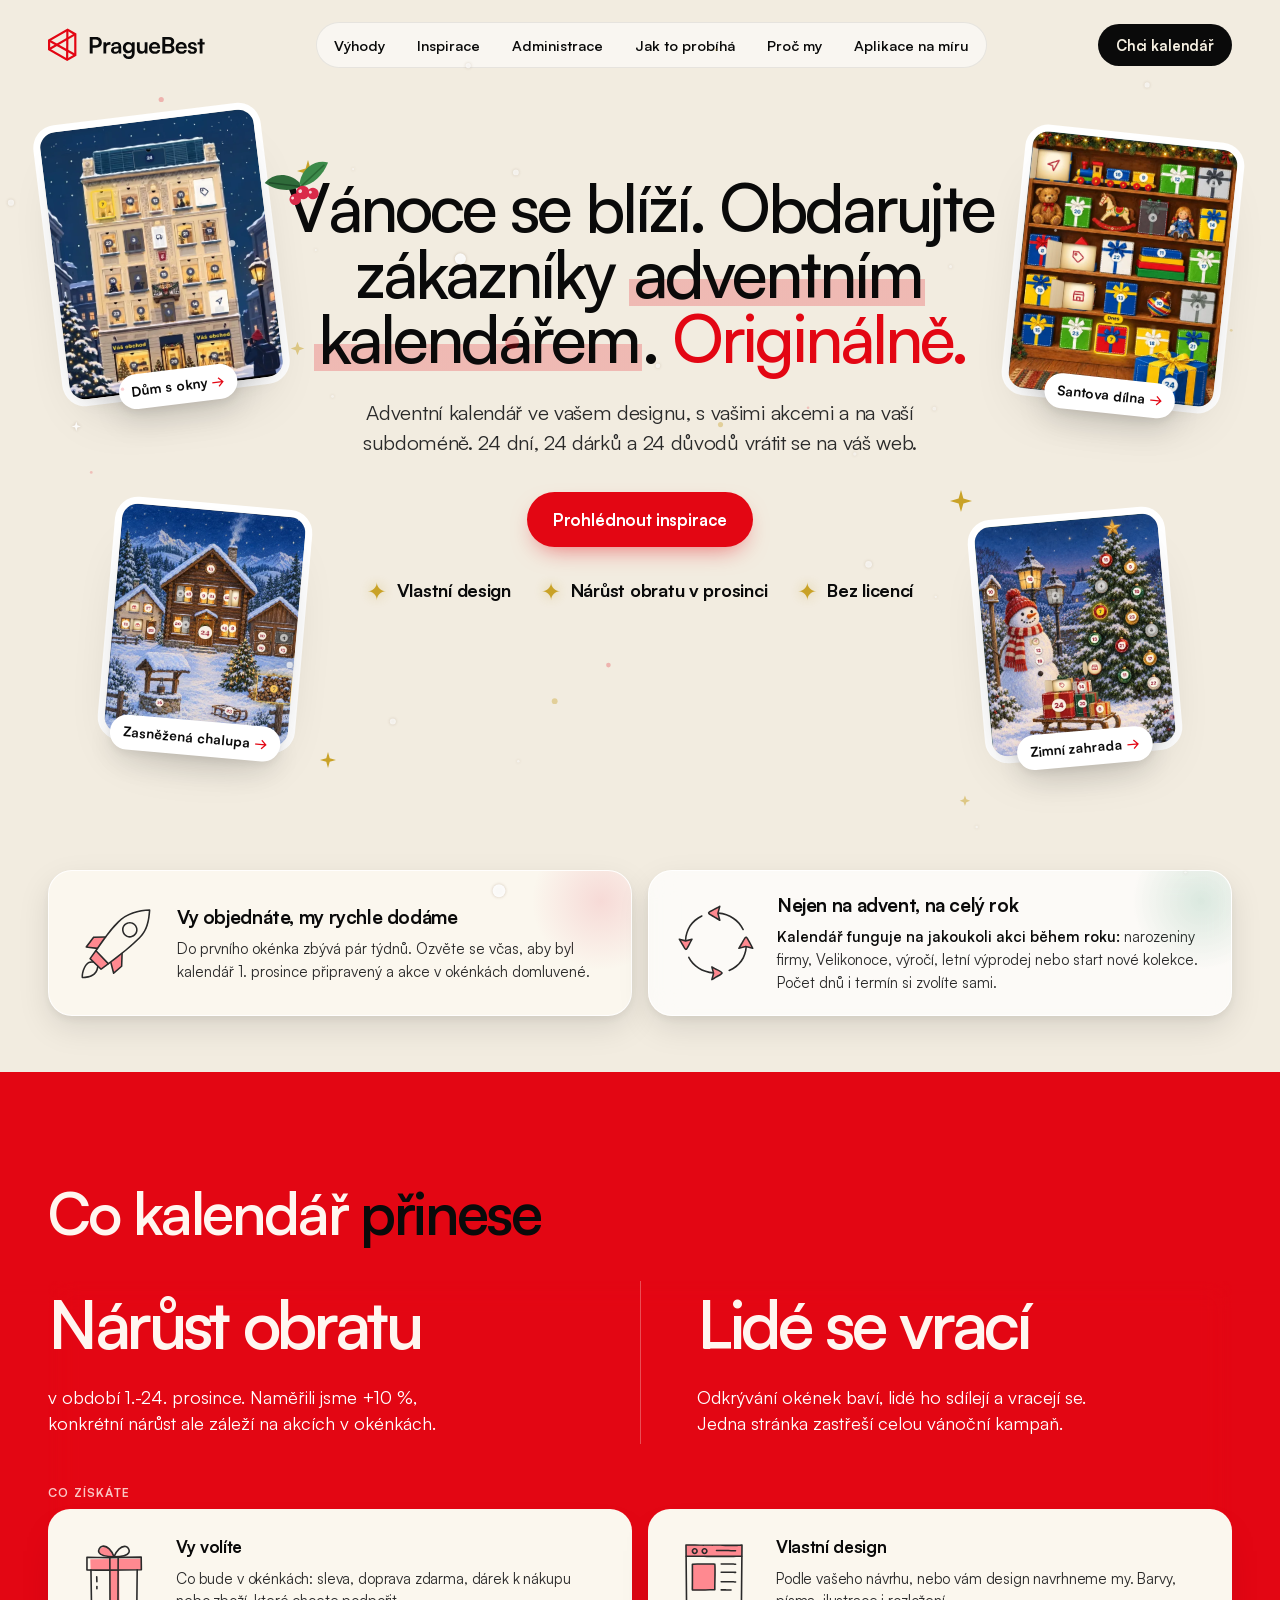
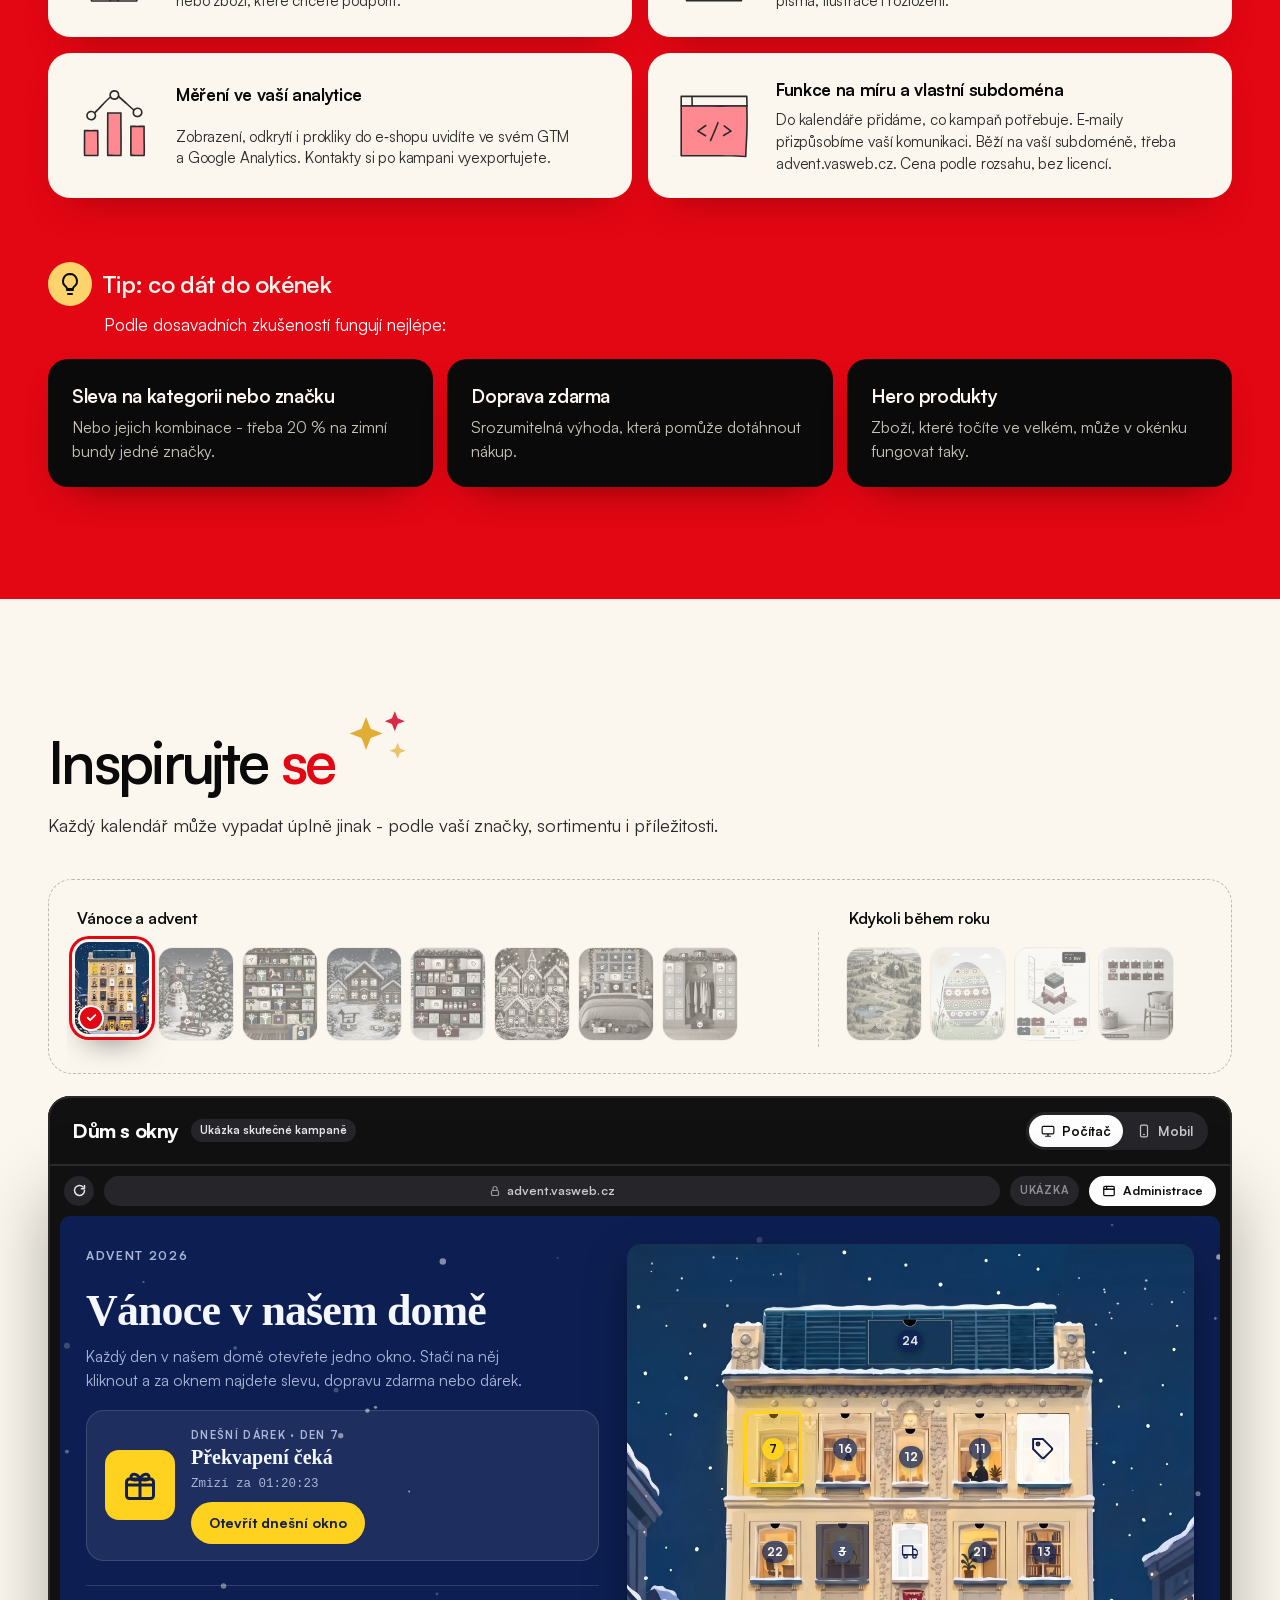
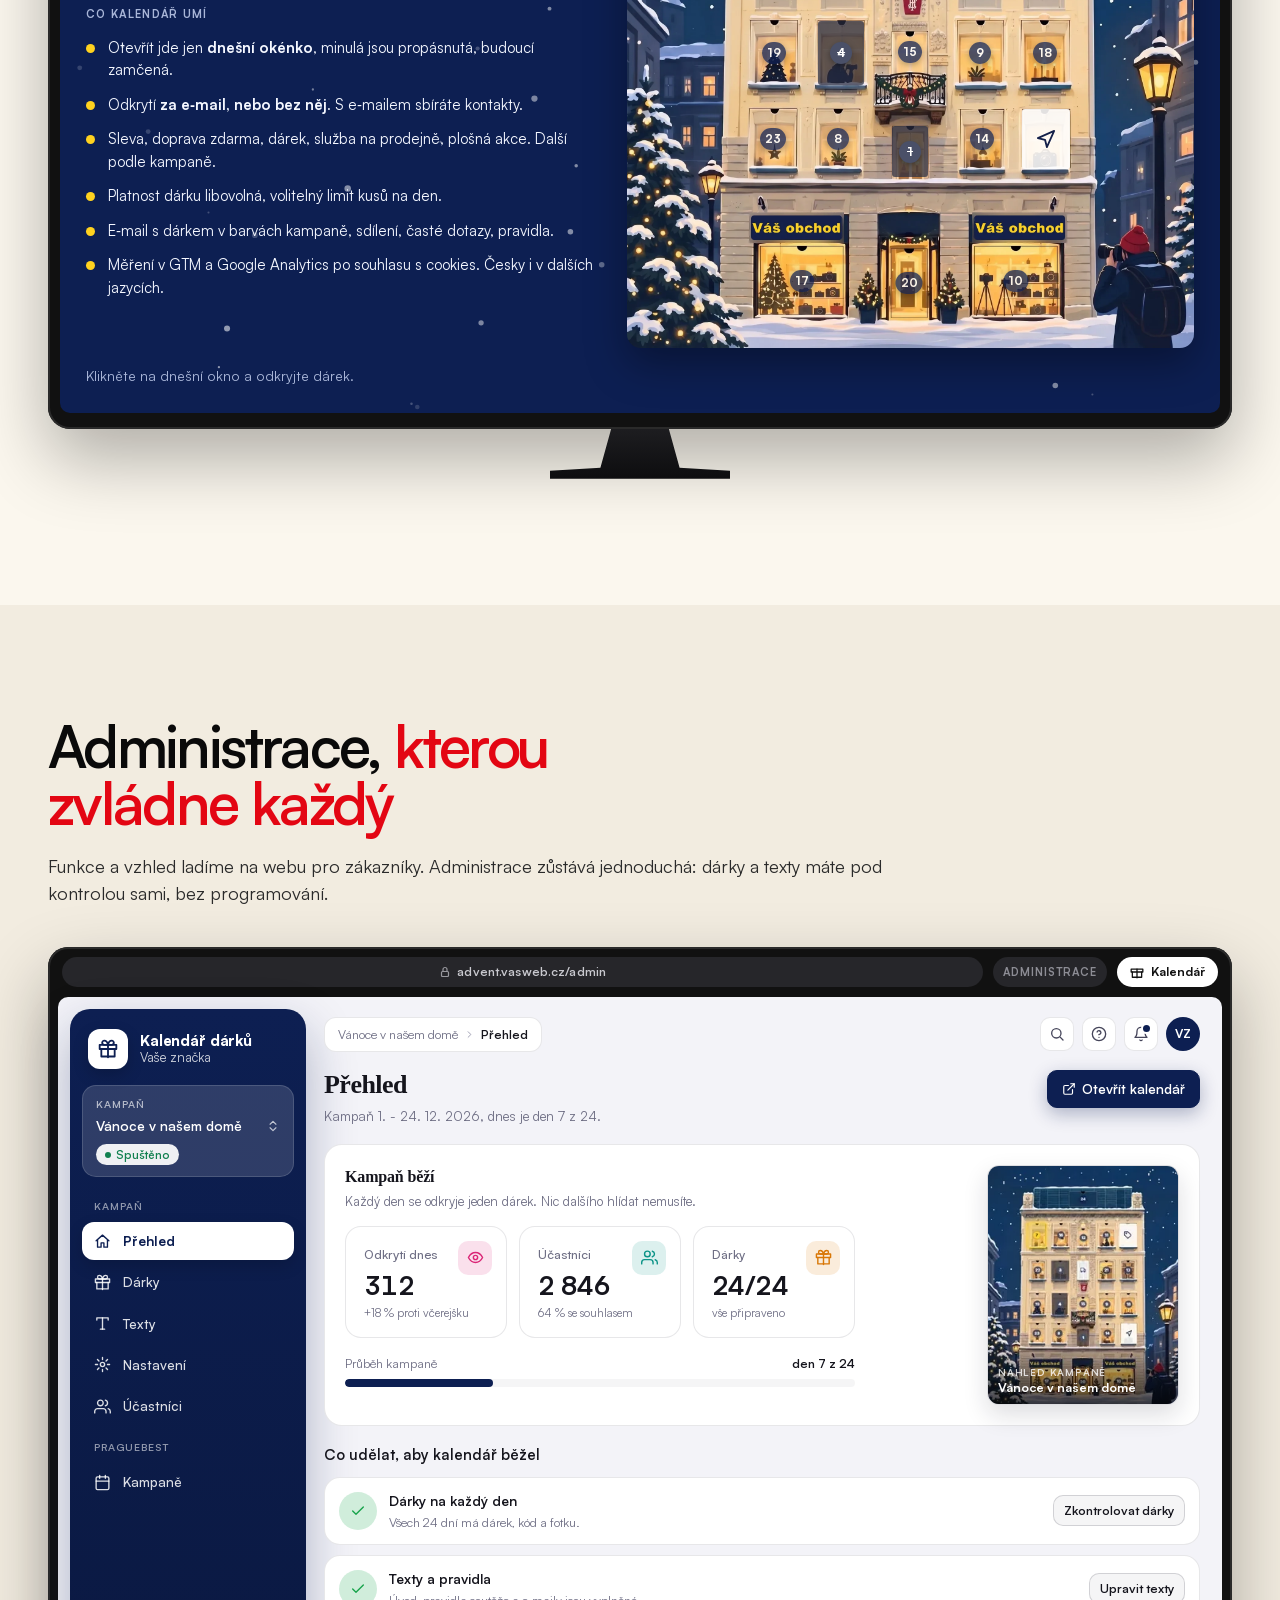
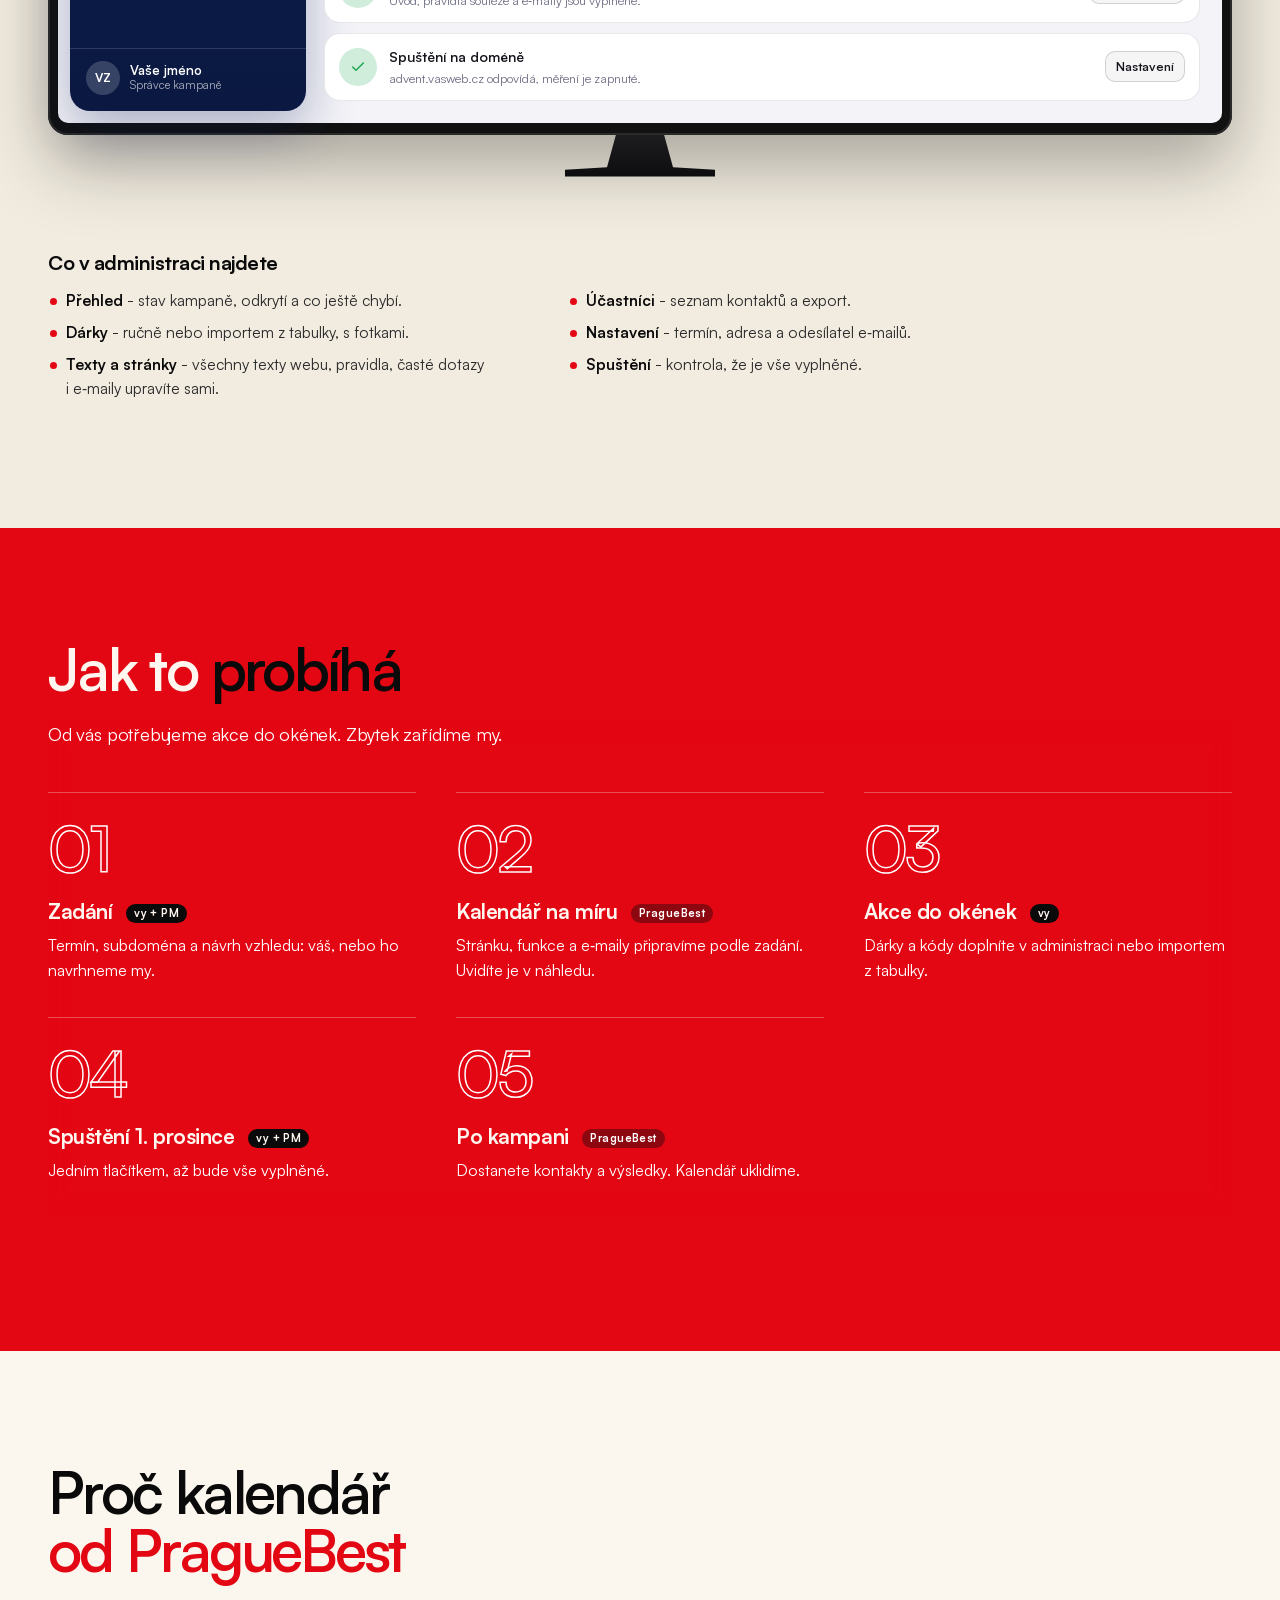
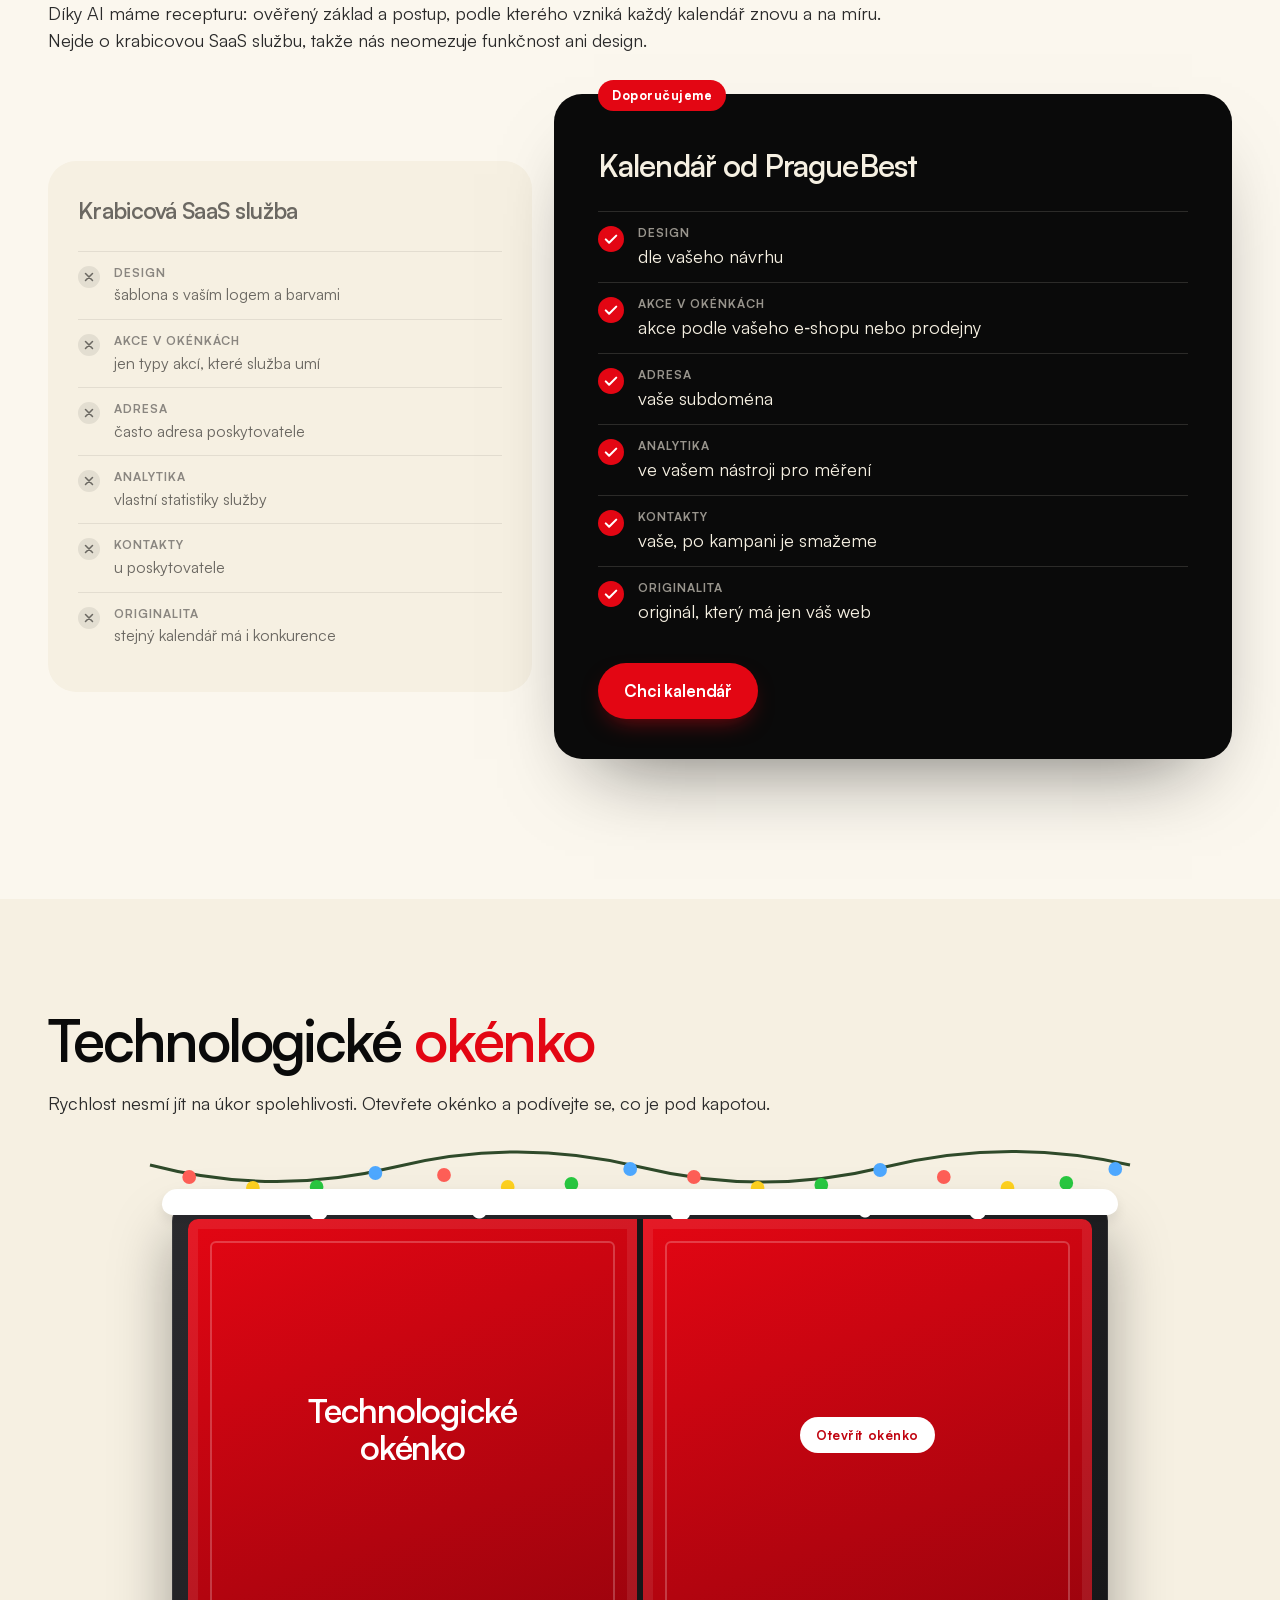
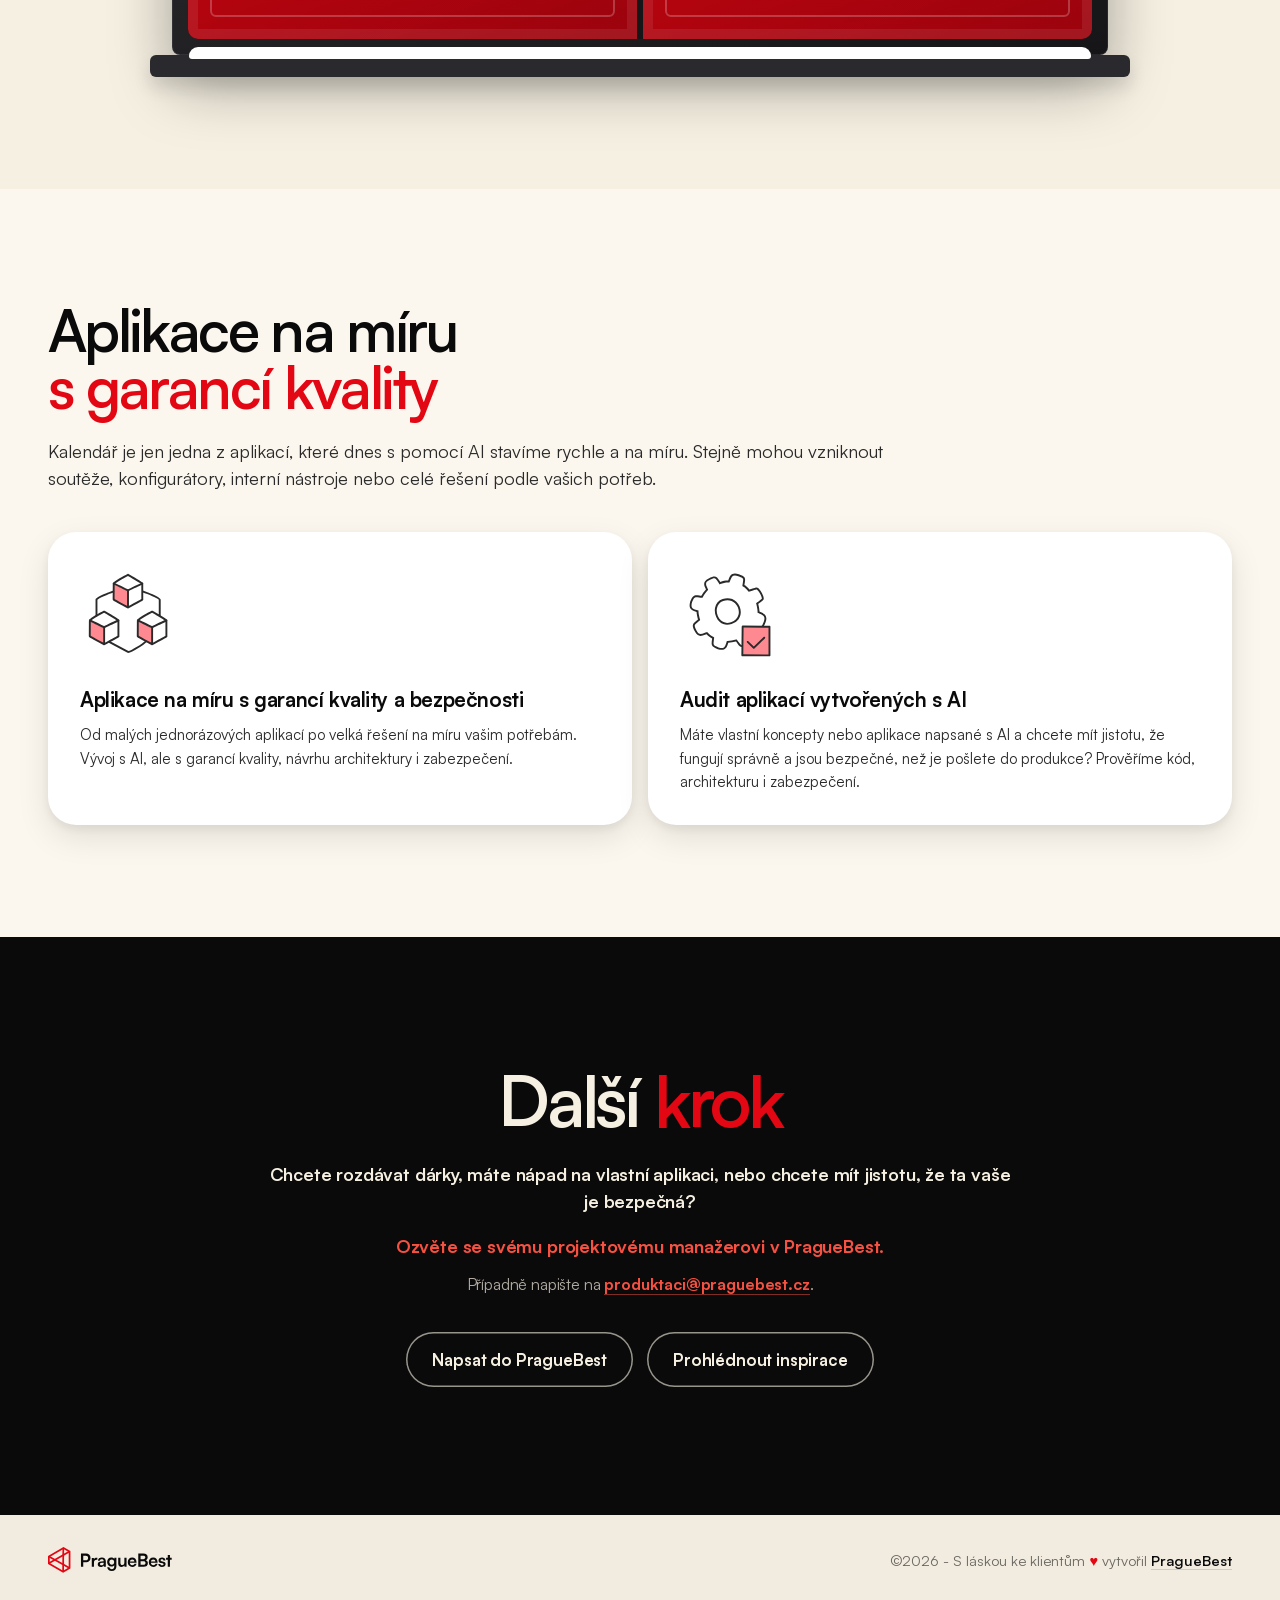
==== commit 44d27b90: "Apply the third BugHerd review round (project 548076, tasks 42-55) - Hero keeps only the "Prohlédnou" ====
--- a/index.html
+++ b/index.html
@@ -1555,7 +1555,7 @@
     <div class="v2-copy">
       <h1><span class="cap">V<svg viewBox="0 0 80 60" aria-hidden="true"><g transform="rotate(-18 40 30)"><path d="M40 34 C 28 36, 16 30, 8 20 C 18 14, 32 16, 40 30 Z" fill="#2f6b3a"/><path d="M40 34 C 52 36, 64 30, 72 20 C 62 14, 48 16, 40 30 Z" fill="#3c8a4a"/><path d="M40 34 L 12 21" stroke="#1f4d29" stroke-width="1.5"/><path d="M40 34 L 68 21" stroke="#2a6a36" stroke-width="1.5"/><circle cx="40" cy="40" r="6.5" fill="#DA2A49"/><circle cx="31" cy="44" r="5.5" fill="#DA2A49"/><circle cx="49" cy="44" r="5.5" fill="#DA2A49"/><circle cx="38" cy="38" r="1.8" fill="#fff" opacity=".8"/><circle cx="29" cy="42" r="1.4" fill="#fff" opacity=".8"/><circle cx="47" cy="42" r="1.4" fill="#fff" opacity=".8"/></g></svg></span>ánoce se blíží. Obdarujte zákazníky <span class="v2-mark">adventním kalendářem</span>. <span class="accent">Originálně.</span></h1>
       <p class="v2-sub">Adventní kalendář ve vašem designu, s vašimi akcemi a na vaší subdoméně. 24 dní, 24 dárků a 24 důvodů vrátit se na váš web.</p>
-      <div class="v2-ctas"><a class="v2-btn primary" href="#ukazka" data-review-id="da-ukazka">Prohlédnout inspirace</a><a class="v2-btn ghost" href="#kontakt" data-review-id="hero-kontakt">Chci kalendář</a></div>
+      <div class="v2-ctas"><a class="v2-btn primary" href="#ukazka" data-review-id="da-ukazka">Prohlédnout inspirace</a></div>
       <p class="v2-proof"><span>Vlastní design</span><span>Nárůst obratu v prosinci</span><span>Bez licencí</span></p>
     </div>
   </div>
@@ -1578,8 +1578,8 @@
   <h2>Co kalendář <span class="accent">přinese</span></h2>
   <div class="keybox benefit" data-review-id="prinos-box">
   <div class="big-num" data-review-id="vysledky">
-    <div class="bn"><b>Nárůst obratu</b><span>v období 1.–24. prosince. Naměřili jsme +10 %, konkrétní nárůst ale záleží na akcích v okénkách.</span></div>
-    <div class="bn"><b>Lidé se vrací</b><span>Odkrývání okének baví, lidé ho sdílejí a vracejí se každý den. Jedna stránka zastřeší celou vánoční kampaň.</span></div>
+    <div class="bn"><b>Nárůst obratu</b><span>v období 1.-24. prosince. Naměřili jsme +10 %, konkrétní nárůst ale záleží na akcích v okénkách.</span></div>
+    <div class="bn"><b>Lidé se vrací</b><span>Odkrývání okének baví, lidé ho sdílejí a vracejí se. Jedna stránka zastřeší celou vánoční kampaň.</span></div>
   </div>
   <h3>Co získáte</h3>
   <div class="perks" data-review-id="vyhody">
@@ -1603,7 +1603,7 @@
 
 <section id="ukazka" data-review-id="section-ukazka">
   <h2>Inspirujte <span class="accent">se</span></h2>
-  <p class="lead">Každý kalendář může vypadat úplně jinak – podle vaší značky, sortimentu i příležitosti. Připravili jsme inspirace, jak by mohl vypadat ten váš.</p>
+  <p class="lead">Každý kalendář může vypadat úplně jinak - podle vaší značky, sortimentu i příležitosti.</p>
 
   <div class="demo-bar" data-review-id="demo-ovladani">
     <div class="vz" data-review-id="demo-vzhledy">
@@ -1612,23 +1612,18 @@
           <button type="button" class="vz-th" data-theme="fotoskoda" aria-pressed="true" aria-label="Dům s okny" title="Dům s okny" data-kat="Vánoce a advent" data-stitek="Ukázka skutečné kampaně" data-review-id="demo-vzhled-fotoskoda"><img src="img/nahledy/fotoskoda.webp" alt="" width="60" height="75" decoding="async"></button>
           <button type="button" class="vz-th" data-theme="snehulak" aria-pressed="false" aria-label="Zimní zahrada" title="Zimní zahrada" data-kat="Vánoce a advent" data-stitek="" data-review-id="demo-vzhled-snehulak"><img src="img/nahledy/snehulak.webp" alt="" width="60" height="75" decoding="async"></button>
           <button type="button" class="vz-th" data-theme="hracky" aria-pressed="false" aria-label="Santova dílna" title="Santova dílna" data-kat="Vánoce a advent" data-stitek="" data-review-id="demo-vzhled-hracky"><img src="img/nahledy/hracky.webp" alt="" width="60" height="75" decoding="async"></button>
-          <button type="button" class="vz-th" data-theme="obyvak" aria-pressed="false" aria-label="Vánoční obývák" title="Vánoční obývák" data-kat="Vánoce a advent" data-stitek="" data-review-id="demo-vzhled-obyvak"><img src="img/nahledy/obyvak.webp" alt="" width="60" height="75" decoding="async"></button>
-          <button type="button" class="vz-th" data-theme="loznice" aria-pressed="false" aria-label="24 nocí do Vánoc" title="24 nocí do Vánoc" data-kat="Vánoce a advent" data-stitek="" data-review-id="demo-vzhled-loznice"><img src="img/nahledy/loznice.webp" alt="" width="60" height="75" decoding="async"></button>
           <button type="button" class="vz-th" data-theme="chata" aria-pressed="false" aria-label="Zasněžená chalupa" title="Zasněžená chalupa" data-kat="Vánoce a advent" data-stitek="" data-review-id="demo-vzhled-chata"><img src="img/nahledy/chata.webp" alt="" width="60" height="75" decoding="async"></button>
-          <button type="button" class="vz-th" data-theme="moda" aria-pressed="false" aria-label="Advent v šatníku" title="Advent v šatníku" data-kat="Vánoce a advent" data-stitek="" data-review-id="demo-vzhled-moda"><img src="img/nahledy/moda.webp" alt="" width="60" height="75" decoding="async"></button>
           <button type="button" class="vz-th" data-theme="regal" aria-pressed="false" aria-label="Vánoční regál" title="Vánoční regál" data-kat="Vánoce a advent" data-stitek="" data-review-id="demo-vzhled-regal"><img src="img/nahledy/regal.webp" alt="" width="60" height="75" decoding="async"></button>
           <button type="button" class="vz-th" data-theme="vesnicka" aria-pressed="false" aria-label="Perníková vesnička" title="Perníková vesnička" data-kat="Vánoce a advent" data-stitek="" data-review-id="demo-vzhled-vesnicka"><img src="img/nahledy/vesnicka.webp" alt="" width="60" height="75" decoding="async"></button>
+          <button type="button" class="vz-th" data-theme="loznice" aria-pressed="false" aria-label="24 nocí do Vánoc" title="24 nocí do Vánoc" data-kat="Vánoce a advent" data-stitek="" data-review-id="demo-vzhled-loznice"><img src="img/nahledy/loznice.webp" alt="" width="60" height="75" decoding="async"></button>
+          <button type="button" class="vz-th" data-theme="moda" aria-pressed="false" aria-label="Advent v šatníku" title="Advent v šatníku" data-kat="Vánoce a advent" data-stitek="" data-review-id="demo-vzhled-moda"><img src="img/nahledy/moda.webp" alt="" width="60" height="75" decoding="async"></button>
         </div></div>
         <span class="vz-sep" aria-hidden="true"></span>
         <div class="vz-set" role="group" aria-label="Kdykoli během roku"><span class="vz-k" aria-hidden="true">Kdykoli během roku</span><div class="vz-thumbs">
-          <button type="button" class="vz-th" data-theme="spani" aria-pressed="false" aria-label="7 nocí pro spánek" title="7 nocí pro spánek" data-kat="Kdykoli během roku" data-stitek="" data-review-id="demo-vzhled-spani"><img src="img/nahledy/spani.webp" alt="" width="60" height="75" decoding="async"></button>
-          <button type="button" class="vz-th" data-theme="pas" aria-pressed="false" aria-label="Cestovní pas" title="Cestovní pas" data-kat="Kdykoli během roku" data-stitek="" data-review-id="demo-vzhled-pas"><img src="img/nahledy/pas.webp" alt="" width="60" height="75" decoding="async"></button>
           <button type="button" class="vz-th" data-theme="chalupa" aria-pressed="false" aria-label="Víkendy na chalupě" title="Víkendy na chalupě" data-kat="Kdykoli během roku" data-stitek="" data-review-id="demo-vzhled-chalupa"><img src="img/nahledy/chalupa.webp" alt="" width="60" height="75" decoding="async"></button>
-          <button type="button" class="vz-th" data-theme="vzorky" aria-pressed="false" aria-label="Archiv v barvách" title="Archiv v barvách" data-kat="Kdykoli během roku" data-stitek="" data-review-id="demo-vzhled-vzorky"><img src="img/nahledy/vzorky.webp" alt="" width="60" height="75" decoding="async"></button>
           <button type="button" class="vz-th" data-theme="velikonoce" aria-pressed="false" aria-label="Velikonoční kraslice" title="Velikonoční kraslice" data-kat="Kdykoli během roku" data-stitek="" data-review-id="demo-vzhled-velikonoce"><img src="img/nahledy/velikonoce.webp" alt="" width="60" height="75" decoding="async"></button>
+          <button type="button" class="vz-th" data-theme="raketa" aria-pressed="false" aria-label="Odpočet ke startu" title="Odpočet ke startu" data-kat="Kdykoli během roku" data-stitek="" data-review-id="demo-vzhled-raketa"><img src="img/nahledy/raketa.webp" alt="" width="60" height="75" decoding="async"></button>
           <button type="button" class="vz-th" data-theme="obalky" aria-pressed="false" aria-label="Deset let, deset obálek" title="Deset let, deset obálek" data-kat="Kdykoli během roku" data-stitek="" data-review-id="demo-vzhled-obalky"><img src="img/nahledy/obalky.webp" alt="" width="60" height="75" decoding="async"></button>
-          <button type="button" class="vz-th" data-theme="raketa" aria-pressed="false" aria-label="Odpočet ke startu" title="Odpočet ke startu" data-kat="Kdykoli během roku" data-stitek="" data-review-id="demo-vzhled-raketa"><img src="img/nahledy/raketa.webp" alt="" width="60" height="75" decoding="async"></button>
-          <button type="button" class="vz-th" data-theme="harfa" aria-pressed="false" aria-label="Slavíme 30 let" title="Slavíme 30 let" data-kat="Kdykoli během roku" data-stitek="Ukázka skutečné kampaně" data-review-id="demo-vzhled-harfa"><img src="img/nahledy/harfa.webp" alt="" width="60" height="75" decoding="async"></button>
         </div></div>
       </div>
     </div>
@@ -1895,7 +1890,7 @@
       <path fill="#e30613" d="M20.1767 36.8541L0.000174803 25.2051L0 14.5804L20.629 2.67036L29.8973 8.02143L29.8975 31.2418L20.1767 36.8541ZM27.5984 9.35088L20.6279 5.32647L2.30171 15.9082L2.30111 23.878L20.1764 34.1983L27.5976 29.9129L27.5984 9.35088Z"/>
       <path fill="currentColor" d="M50.88 22.952H47.016V29H43.944V11.456H50.88C54.408 11.456 56.688 13.76 56.688 17.192C56.688 20.576 54.384 22.952 50.88 22.952ZM50.28 14.192H47.016V20.216H50.232C52.344 20.216 53.472 19.088 53.472 17.168C53.472 15.248 52.32 14.192 50.28 14.192ZM65.8001 17.096V19.808H64.7201C62.6081 19.808 61.2881 20.936 61.2881 23.24V29H58.3601V17.168H61.1201L61.2881 18.896C61.7921 17.72 62.9201 16.928 64.5041 16.928C64.9121 16.928 65.3201 16.976 65.8001 17.096ZM70.3613 29.312C67.8413 29.312 66.3053 27.848 66.3053 25.616C66.3053 23.432 67.8893 22.064 70.6973 21.848L74.2493 21.584V21.32C74.2493 19.712 73.2893 19.064 71.8013 19.064C70.0733 19.064 69.1133 19.784 69.1133 21.032H66.6173C66.6173 18.464 68.7293 16.784 71.9453 16.784C75.1373 16.784 77.1053 18.512 77.1053 21.8V29H74.5373L74.3213 27.248C73.8173 28.472 72.2093 29.312 70.3613 29.312ZM71.3213 27.104C73.1213 27.104 74.2733 26.024 74.2733 24.2V23.576L71.8013 23.768C69.9773 23.936 69.2813 24.536 69.2813 25.496C69.2813 26.576 70.0013 27.104 71.3213 27.104ZM78.8297 22.808C78.8297 19.352 81.0857 16.76 84.4697 16.76C86.2457 16.76 87.6377 17.504 88.3337 18.776L88.5017 17.144H91.2137V28.4C91.2137 32.36 88.8377 34.832 84.9977 34.832C81.5897 34.832 79.2617 32.888 78.9017 29.72H81.8297C82.0217 31.256 83.1977 32.168 84.9977 32.168C87.0137 32.168 88.3097 30.896 88.3097 28.928V26.96C87.5657 28.064 86.1017 28.76 84.3977 28.76C81.0377 28.76 78.8297 26.24 78.8297 22.808ZM81.7817 22.736C81.7817 24.728 83.0537 26.216 84.9737 26.216C86.9897 26.216 88.2377 24.8 88.2377 22.736C88.2377 20.72 87.0137 19.328 84.9737 19.328C83.0297 19.328 81.7817 20.792 81.7817 22.736ZM101.804 17.144H104.732V29H102.02L101.804 27.416C101.084 28.544 99.5479 29.312 97.9639 29.312C95.2279 29.312 93.6199 27.464 93.6199 24.56V17.144H96.5479V23.528C96.5479 25.784 97.4359 26.696 99.0679 26.696C100.916 26.696 101.804 25.616 101.804 23.36V17.144ZM112.346 29.312C108.818 29.312 106.346 26.744 106.346 23.072C106.346 19.352 108.77 16.784 112.25 16.784C115.802 16.784 118.058 19.16 118.058 22.856V23.744L109.13 23.768C109.346 25.856 110.45 26.912 112.394 26.912C114.002 26.912 115.058 26.288 115.394 25.16H118.106C117.602 27.752 115.442 29.312 112.346 29.312ZM112.274 19.184C110.546 19.184 109.49 20.12 109.202 21.896H115.154C115.154 20.264 114.026 19.184 112.274 19.184ZM120.353 29V11.456H127.337C130.793 11.456 132.905 13.256 132.905 16.184C132.905 18.128 132.041 19.52 130.385 20.216C132.233 20.816 133.169 22.208 133.169 24.248C133.169 27.248 131.081 29 127.457 29H120.353ZM127.073 14.168H123.425V18.944H127.145C128.825 18.944 129.761 18.056 129.761 16.496C129.761 14.984 128.801 14.168 127.073 14.168ZM127.337 21.536H123.425V26.288H127.337C129.065 26.288 130.025 25.448 130.025 23.864C130.025 22.376 129.041 21.536 127.337 21.536ZM140.378 29.312C136.85 29.312 134.378 26.744 134.378 23.072C134.378 19.352 136.802 16.784 140.282 16.784C143.834 16.784 146.09 19.16 146.09 22.856V23.744L137.162 23.768C137.378 25.856 138.482 26.912 140.426 26.912C142.034 26.912 143.09 26.288 143.426 25.16H146.138C145.634 27.752 143.474 29.312 140.378 29.312ZM140.306 19.184C138.578 19.184 137.522 20.12 137.234 21.896H143.186C143.186 20.264 142.058 19.184 140.306 19.184ZM147.041 25.4H149.825C149.849 26.432 150.617 27.08 151.961 27.08C153.329 27.08 154.073 26.528 154.073 25.664C154.073 25.064 153.761 24.632 152.705 24.392L150.569 23.888C148.433 23.408 147.401 22.4 147.401 20.504C147.401 18.176 149.369 16.784 152.105 16.784C154.769 16.784 156.569 18.32 156.593 20.624H153.809C153.785 19.616 153.113 18.968 151.985 18.968C150.833 18.968 150.161 19.496 150.161 20.384C150.161 21.056 150.689 21.488 151.697 21.728L153.833 22.232C155.825 22.688 156.833 23.6 156.833 25.424C156.833 27.824 154.793 29.312 151.865 29.312C148.913 29.312 147.041 27.728 147.041 25.4ZM162.615 29H159.687V19.592H157.407V17.144H159.687V13.448H162.615V17.144H164.919V19.592H162.615V29Z"/>
     </svg></a>
-  <p>©2026 – S láskou ke klientům <span class="v2-heart" aria-label="srdce">♥</span> vytvořil <a href="https://www.praguebest.cz/">PragueBest</a></p>
+  <p>©2026 - S láskou ke klientům <span class="v2-heart" aria-label="srdce">♥</span> vytvořil <a href="https://www.praguebest.cz/">PragueBest</a></p>
 </footer>
 
 </div>
@@ -2041,7 +2036,7 @@
     loznice: { dni: 24, layout: 'advent', top: '', eyebrow: 'Advent 2026', t: '24 nocí do' + NB + 'Vánoc', l: 'Okenní tabulky, polštáře i' + NB + 'šuplíky nočních stolků. Každou noc se jedno okénko otevře a' + NB + 'za oknem přibývá sněhu.', btn: 'Otevřít dnešní noc', den: 'noc', finale: 'Ukázat Štědrou noc' },
     vesnicka: { dni: 24, layout: 'advent', top: '', eyebrow: 'Advent 2026', t: 'Perníková vesnička', l: 'Čtyři perníkové chaloupky a' + NB + 'kostelík. Každé okno a' + NB + 'dvířka schovávají jednu dobrotu, na' + NB + 'Štědrý den se rozsvítí rozeta kostela.', btn: 'Otevřít dnešní okénko', den: 'okénko', finale: 'Ukázat Štědrý den' },
     chata: { dni: 24, layout: 'advent', top: '', eyebrow: 'Advent 2026', t: 'Zasněžená chalupa', l: 'Každé okno, vrata i' + NB + 'hromada dříví je jedno okénko. Za' + NB + 'každým se rozsvítí a' + NB + 'schová dárek, na' + NB + 'Štědrý den se otevřou dveře.', btn: 'Rozsvítit dnešní okno', den: 'okénko', finale: 'Ukázat Štědrý den' },
-    velikonoce: { dni: 24, layout: 'scene', top: '', eyebrow: 'Velikonoce' + NB + 'dní', t: 'Velikonoční kraslice', l: 'Každý den odkryjete jeden ornament na' + NB + 'kraslici. Otevřít jde jen ten dnešní.', btn: 'Odkrýt dnešní dárek', den: 'okénko' },
+    velikonoce: { dni: 24, layout: 'scene', top: '', eyebrow: 'Velikonoce', t: 'Velikonoční kraslice', l: 'Každý den odkryjete jeden ornament na' + NB + 'kraslici. Otevřít jde jen ten dnešní.', btn: 'Odkrýt dnešní dárek', den: 'okénko' },
     narozeniny: { dni: 20, layout: 'scene', top: '', eyebrow: 'Narozeniny', t: 'Slavíme 50' + NB + 'let!', l: 'Padesát let s' + NB + 'vámi. Každá svíčka a' + NB + 'každé patro dortu skrývá jedno okénko.', btn: 'Odkrýt dnešní dárek', den: 'okénko' },
     vyroci: { dni: 10, layout: 'grid', top: '', eyebrow: 'Výročí 10 let', t: '10' + NB + 'let s' + NB + 'vámi', l: 'Deset let, deset tisíc objednávek. Děkujeme každý den jedním dárkem.', btn: 'Odkrýt dnešní dárek', den: 'okénko' },
     sever: { dni: 24, layout: 'grid', top: '', eyebrow: 'Advent 2026', t: 'Útulné Vánoce', l: 'Každý den jedno okénko a' + NB + 'jeden důvod udělat si radost.', btn: 'Odkrýt dnešní dárek', den: 'okénko' },
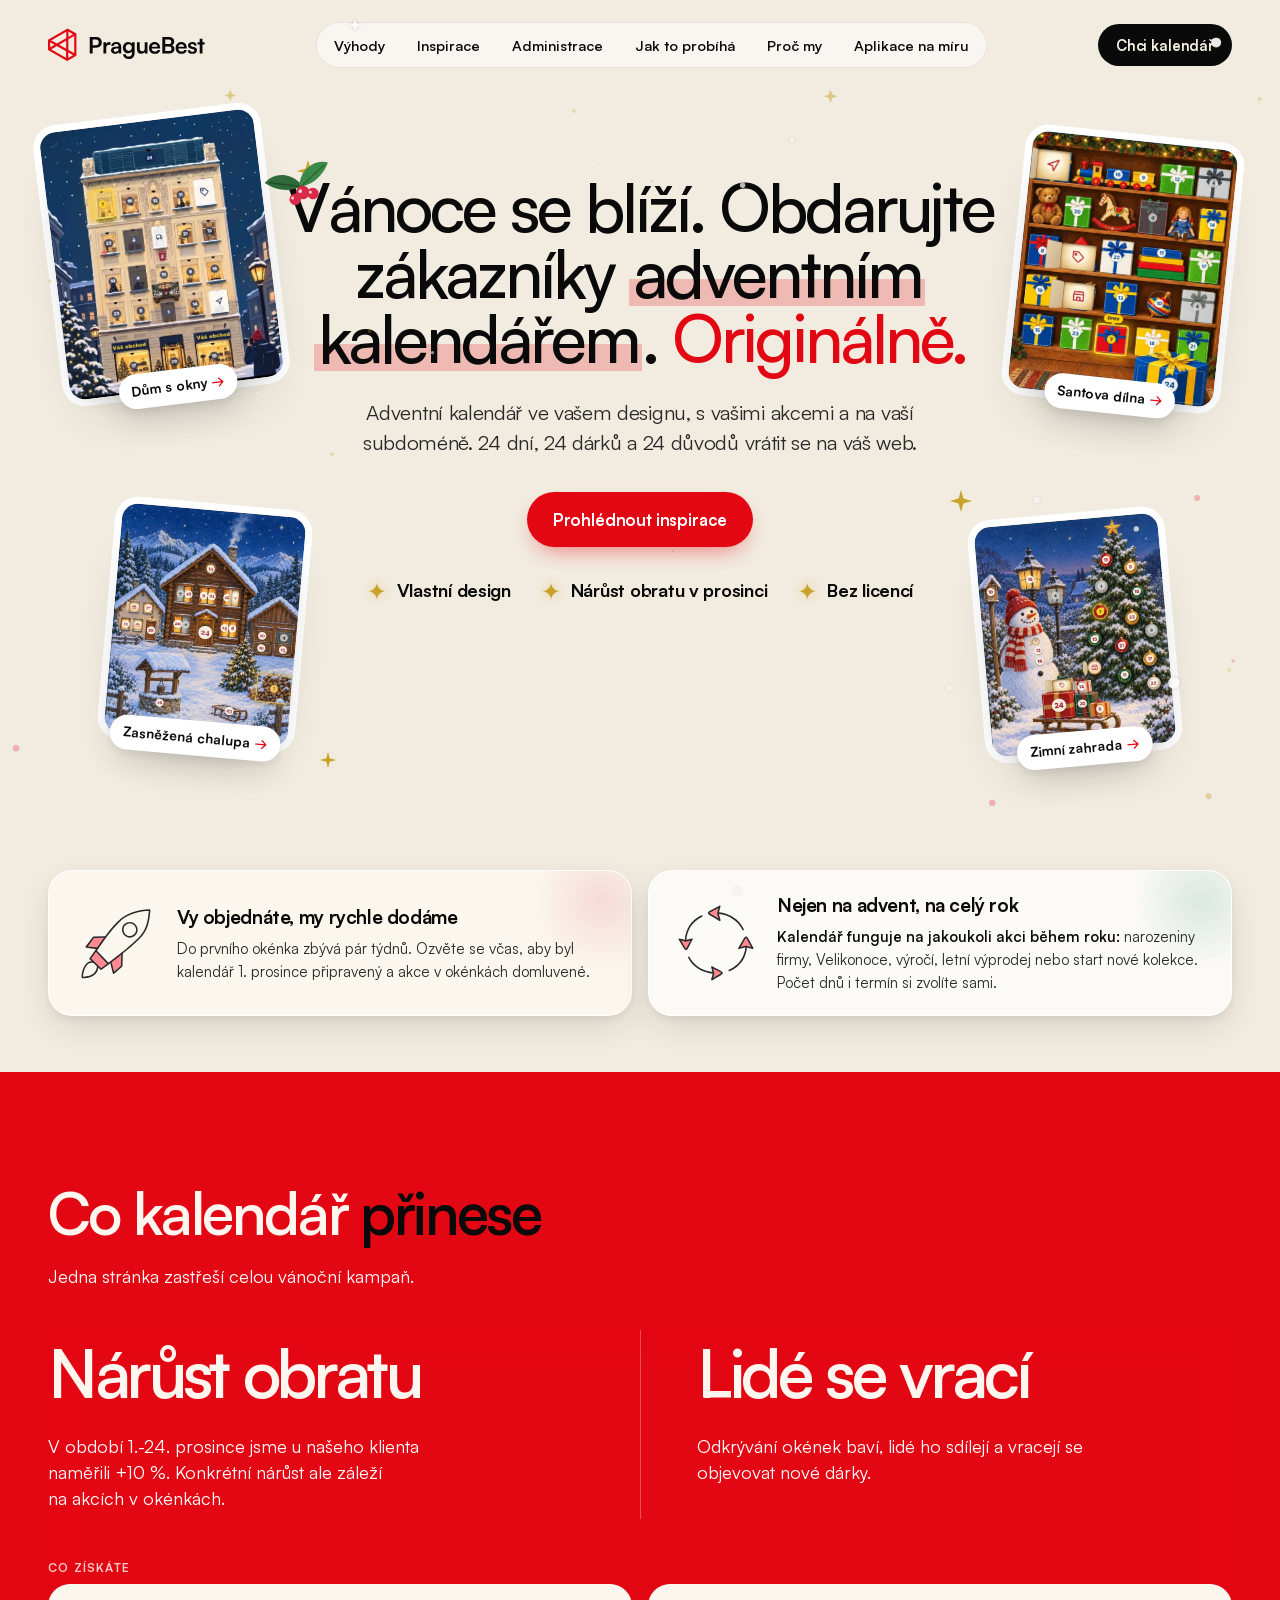
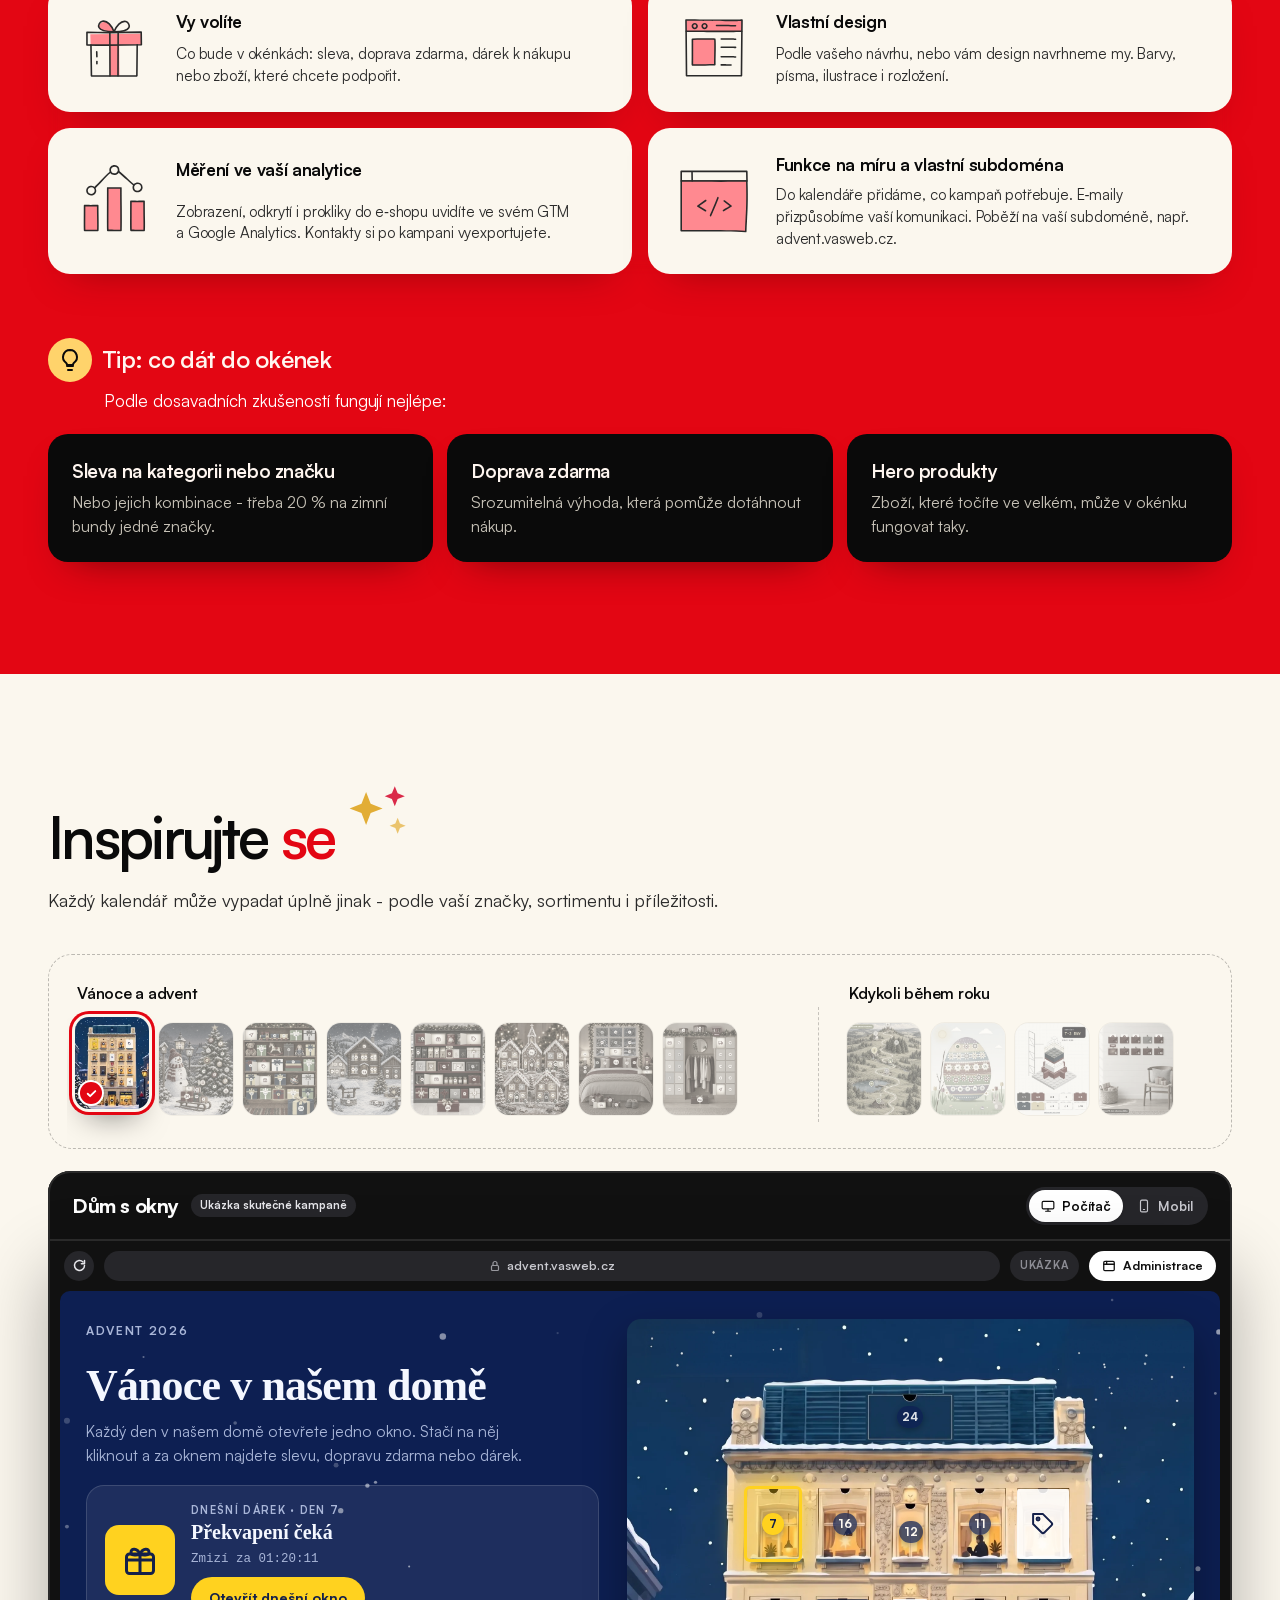
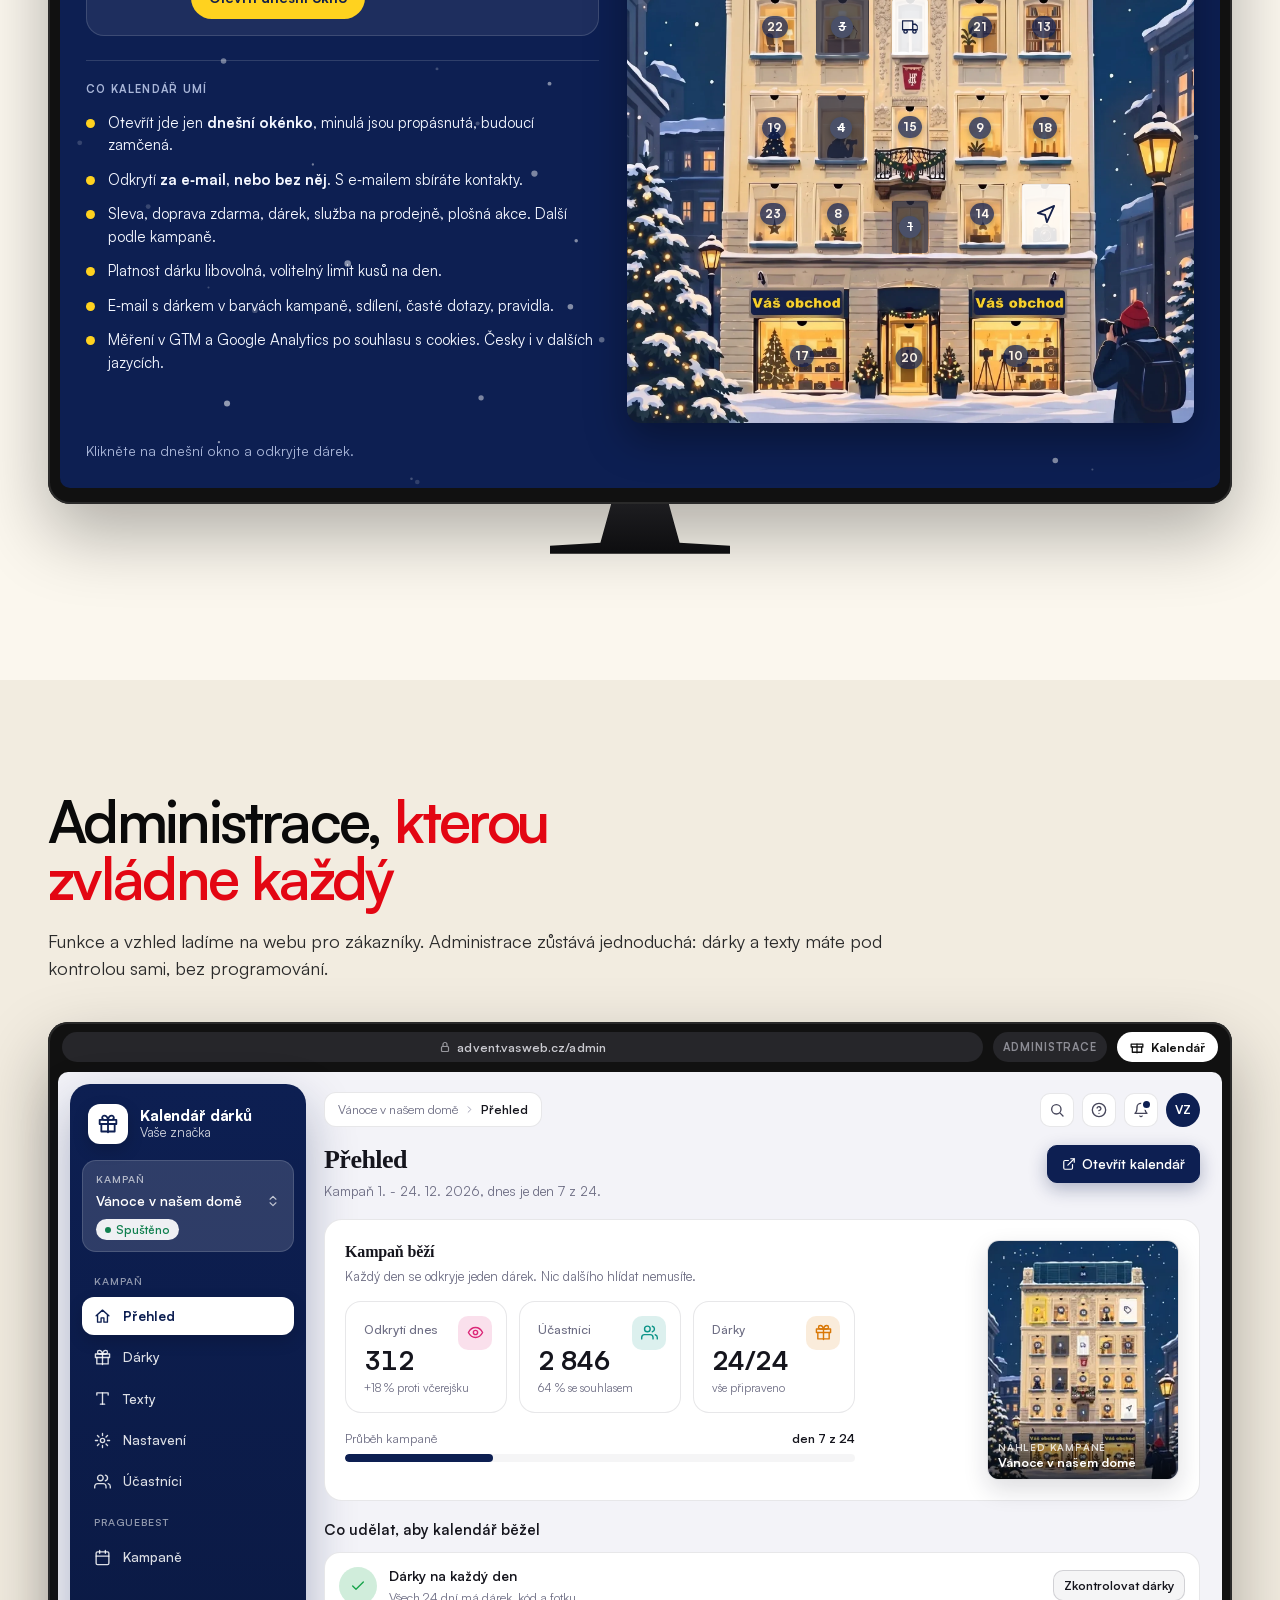
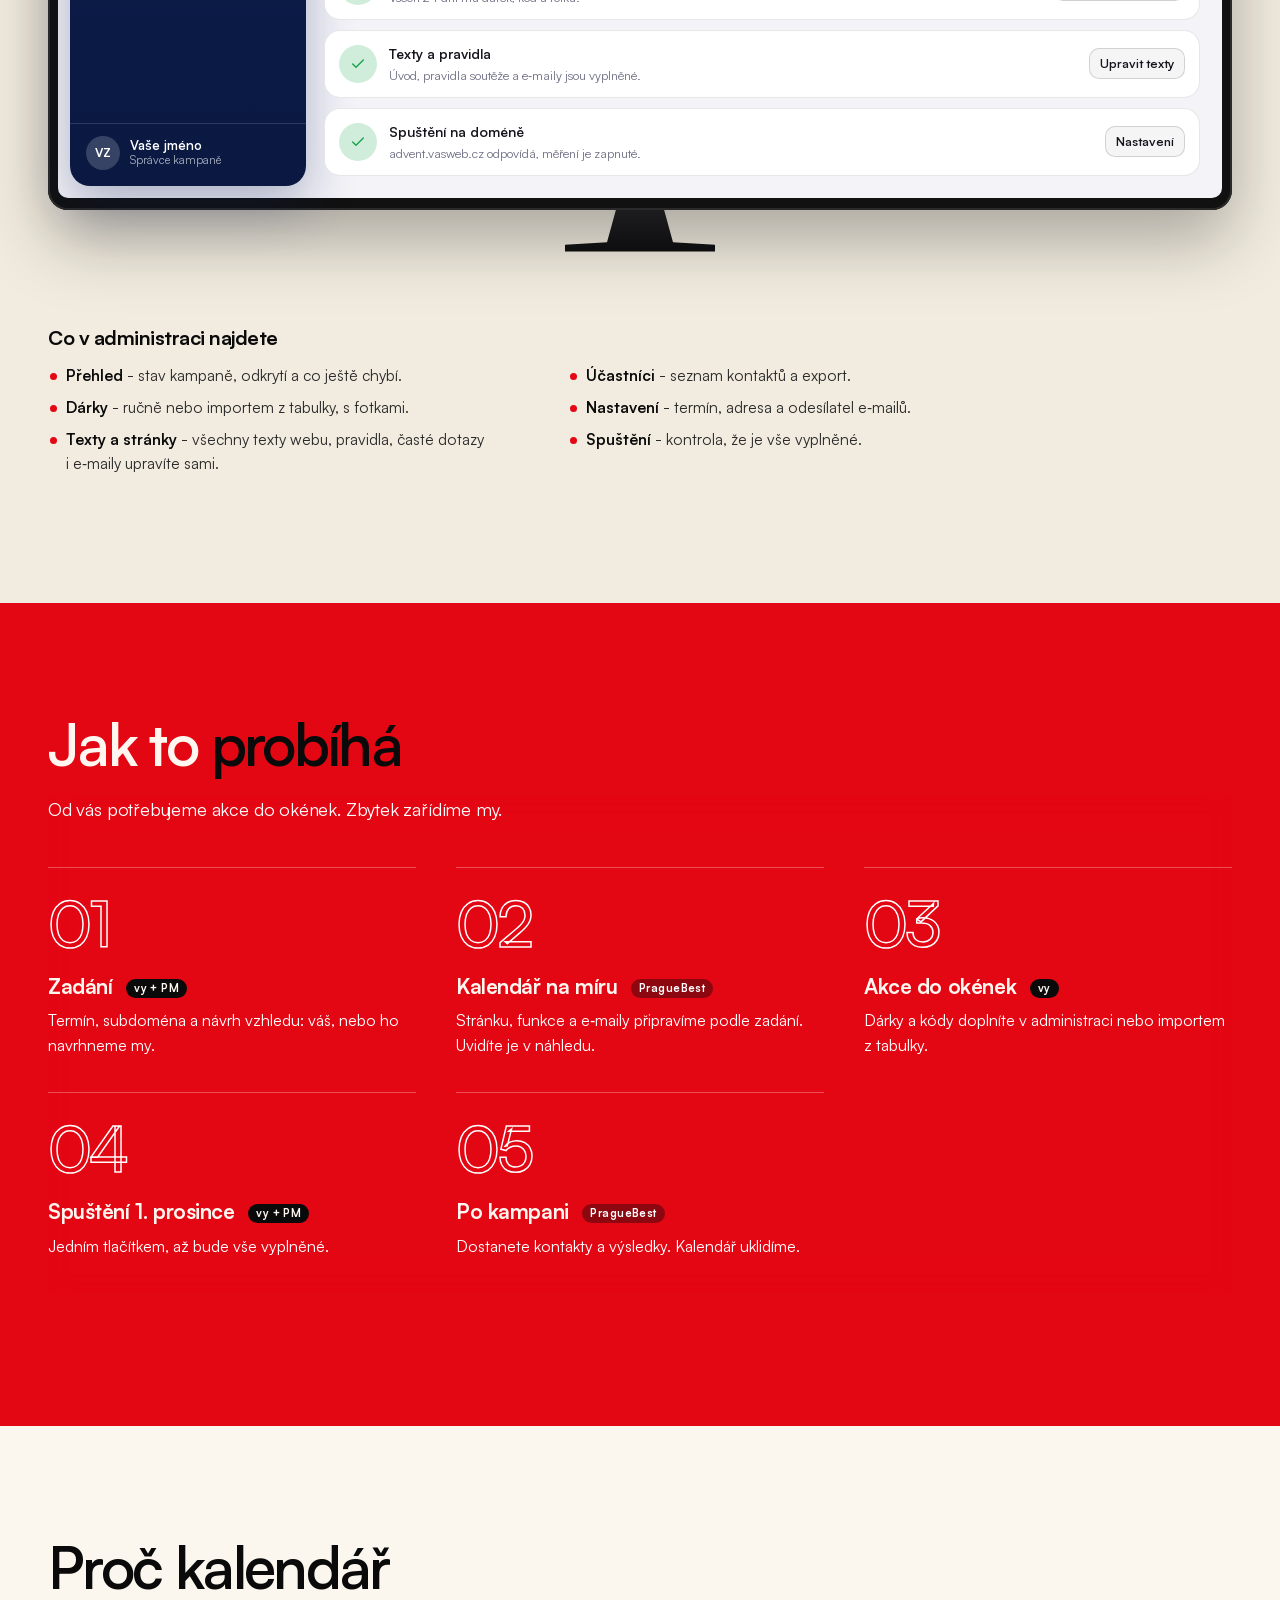
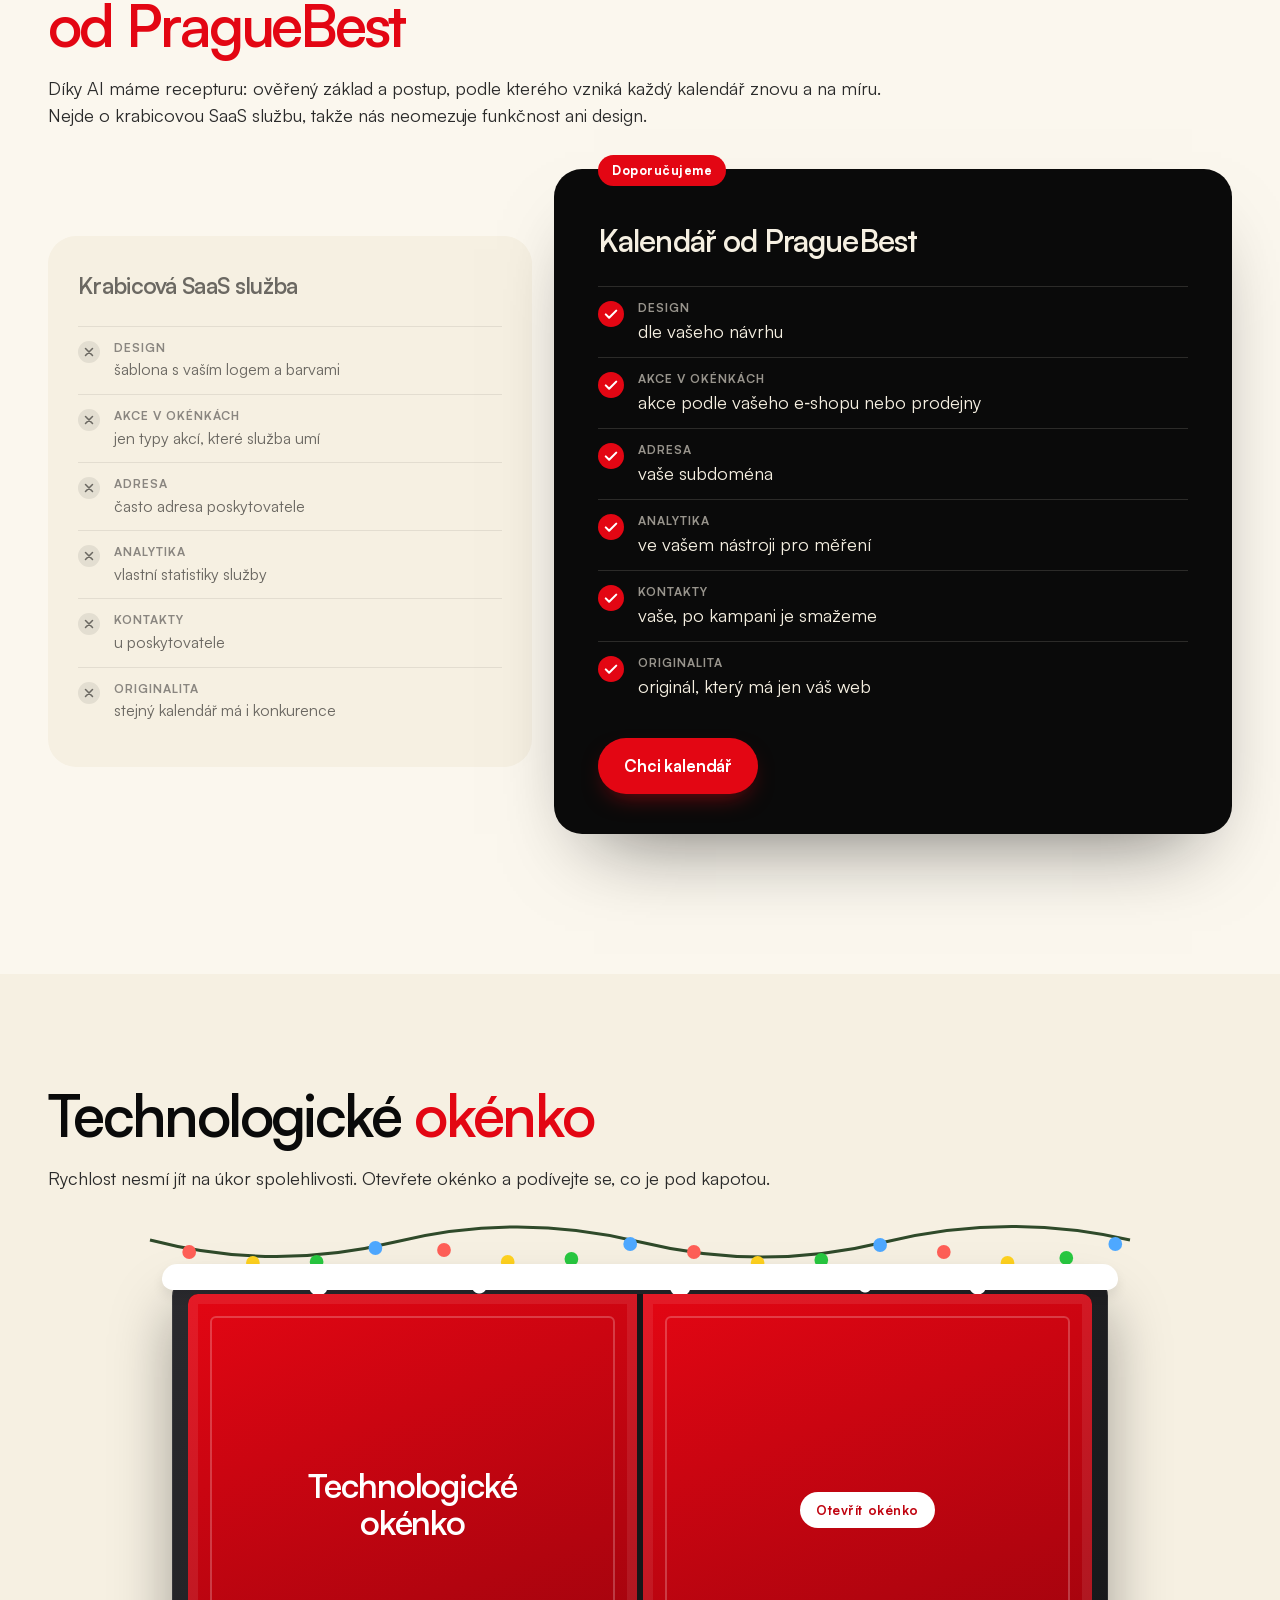
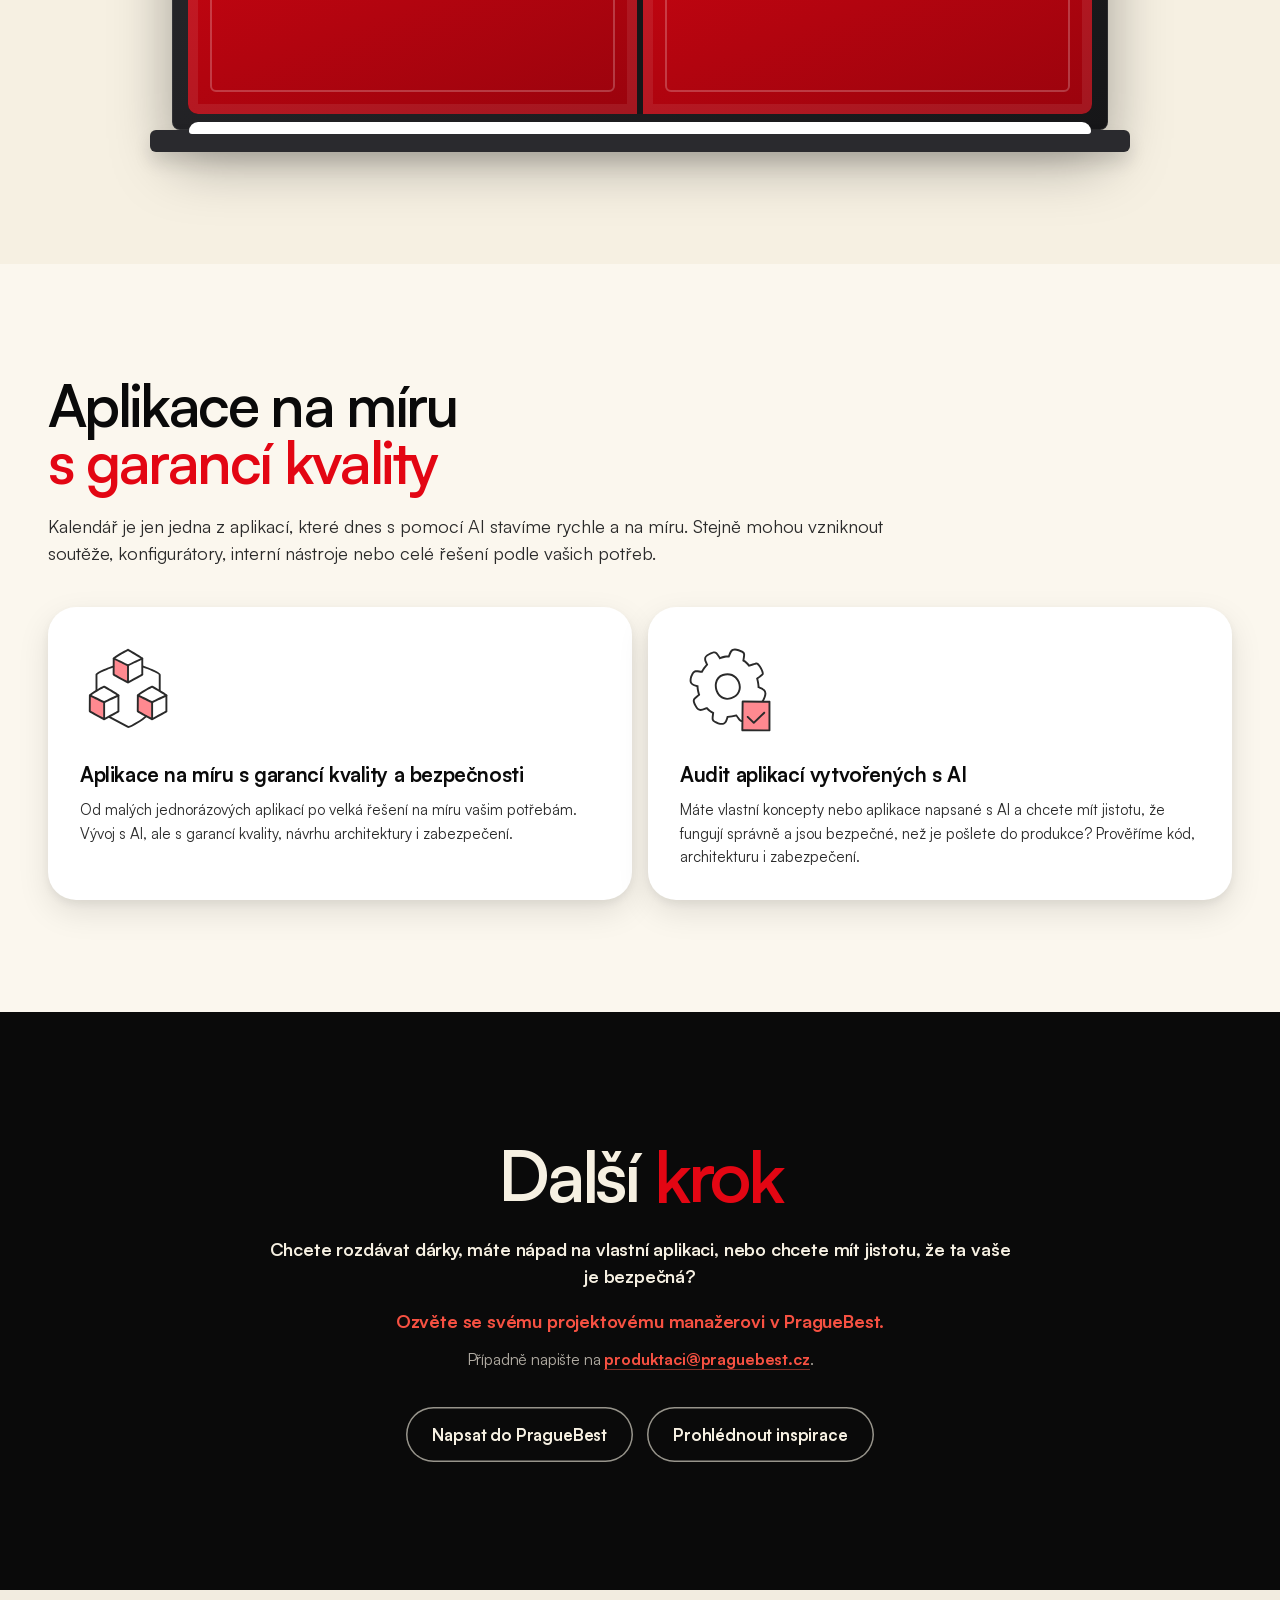
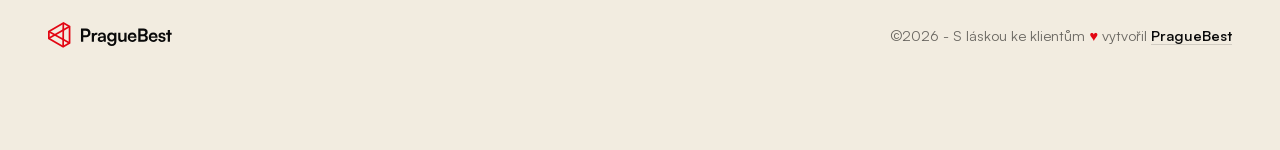
==== commit e1d2062b: "Apply BugHerd round four to the page and email-v2 (tasks 56-63) Page: - "Co kalendář přinese" gets i" ====
--- a/index.html
+++ b/index.html
@@ -1341,7 +1341,7 @@
   /* Co kalendář přinese: the growth claim as a giant statement */
   #prinos .keybox.benefit { background: transparent; border: 0; box-shadow: none; padding: 0; color: var(--v2-on-red); }
   #prinos .keybox.benefit::before, #prinos .keybox.benefit::after { display: none; }
-  #prinos .big-num { grid-template-columns: 1fr 1fr; gap: 0; margin: 40px 0 40px; }
+  #prinos .big-num { grid-template-columns: 1fr 1fr; gap: 0; margin: 0 0 40px; }
   #prinos .big-num .bn:first-child { padding-right: 56px; }
   #prinos .big-num .bn { flex-direction: column; gap: 22px; padding: 8px 0 8px; }
   #prinos .big-num .bn + .bn { border-left-color: rgba(255,246,240,.3); padding-left: 56px; }
@@ -1576,17 +1576,18 @@
 <main id="obsah">
 <section id="prinos" data-review-id="section-prinos">
   <h2>Co kalendář <span class="accent">přinese</span></h2>
+  <p class="lead">Jedna stránka zastřeší celou vánoční kampaň.</p>
   <div class="keybox benefit" data-review-id="prinos-box">
   <div class="big-num" data-review-id="vysledky">
-    <div class="bn"><b>Nárůst obratu</b><span>v období 1.-24. prosince. Naměřili jsme +10 %, konkrétní nárůst ale záleží na akcích v okénkách.</span></div>
-    <div class="bn"><b>Lidé se vrací</b><span>Odkrývání okének baví, lidé ho sdílejí a vracejí se. Jedna stránka zastřeší celou vánoční kampaň.</span></div>
+    <div class="bn"><b>Nárůst obratu</b><span>V období 1.-24. prosince jsme u našeho klienta naměřili +10 %. Konkrétní nárůst ale záleží na akcích v okénkách.</span></div>
+    <div class="bn"><b>Lidé se vrací</b><span>Odkrývání okének baví, lidé ho sdílejí a vracejí se objevovat nové dárky.</span></div>
   </div>
   <h3>Co získáte</h3>
   <div class="perks" data-review-id="vyhody">
     <div class="perk v2-has-ico"><img class="v2-ico" src="img/icons/darek.svg" alt="" width="56" height="56" decoding="async"><h3>Vy volíte</h3><p>Co bude v okénkách: sleva, doprava zdarma, dárek k nákupu nebo zboží, které chcete podpořit.</p></div>
     <div class="perk v2-has-ico"><img class="v2-ico" src="img/icons/design.svg" alt="" width="56" height="56" decoding="async"><h3>Vlastní design</h3><p>Podle vašeho návrhu, nebo vám design navrhneme my. Barvy, písma, ilustrace i rozložení.</p></div>
     <div class="perk v2-has-ico"><img class="v2-ico" src="img/icons/mereni.svg" alt="" width="56" height="56" decoding="async"><h3>Měření ve vaší analytice</h3><p>Zobrazení, odkrytí i prokliky do e&#8209;shopu uvidíte ve svém GTM a Google Analytics. Kontakty si po kampani vyexportujete.</p></div>
-    <div class="perk v2-has-ico"><img class="v2-ico" src="img/icons/kod.svg" alt="" width="56" height="56" decoding="async"><h3>Funkce na míru a vlastní subdoména</h3><p>Do kalendáře přidáme, co kampaň potřebuje. E&#8209;maily přizpůsobíme vaší komunikaci. Běží na vaší subdoméně, třeba advent.vasweb.cz. Cena podle rozsahu, bez licencí.</p></div>
+    <div class="perk v2-has-ico"><img class="v2-ico" src="img/icons/kod.svg" alt="" width="56" height="56" decoding="async"><h3>Funkce na míru a vlastní subdoména</h3><p>Do kalendáře přidáme, co kampaň potřebuje. E&#8209;maily přizpůsobíme vaší komunikaci. Poběží na vaší subdoméně, např. advent.vasweb.cz.</p></div>
   </div>
 </div>
 
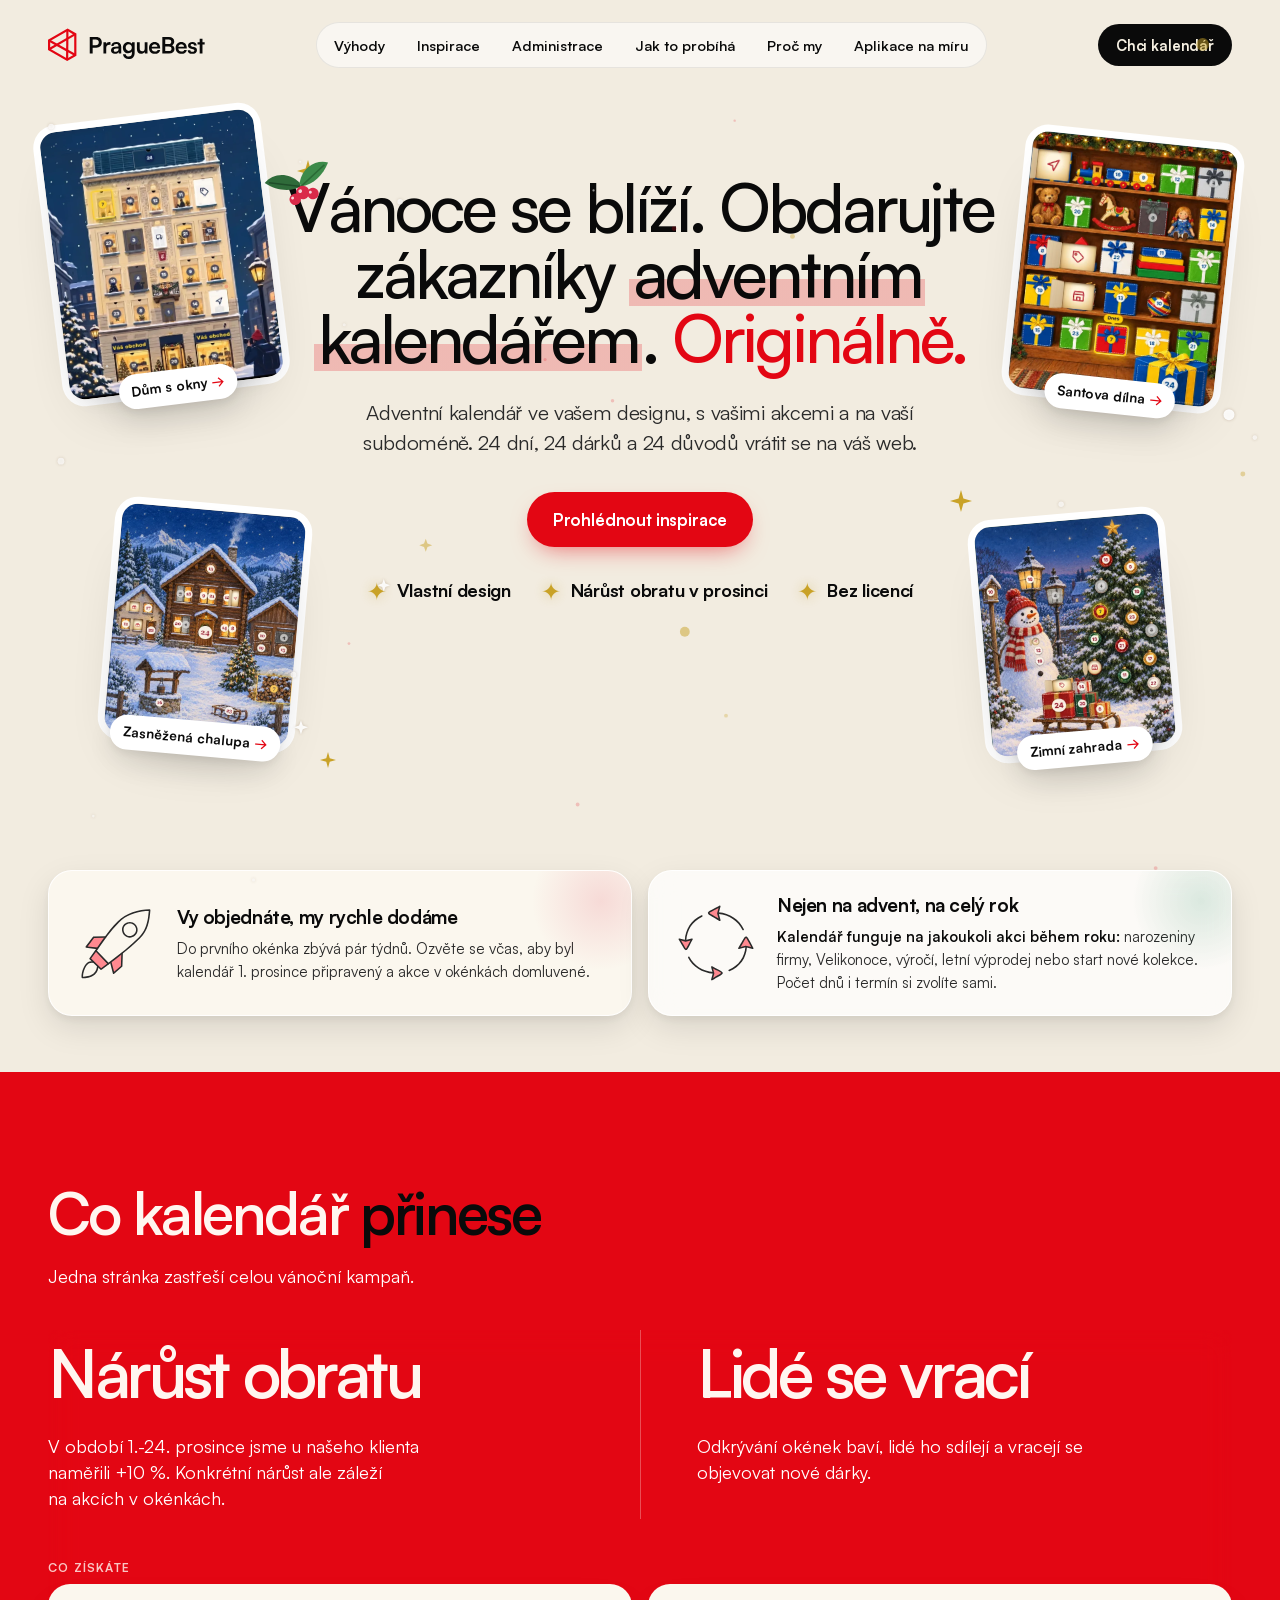
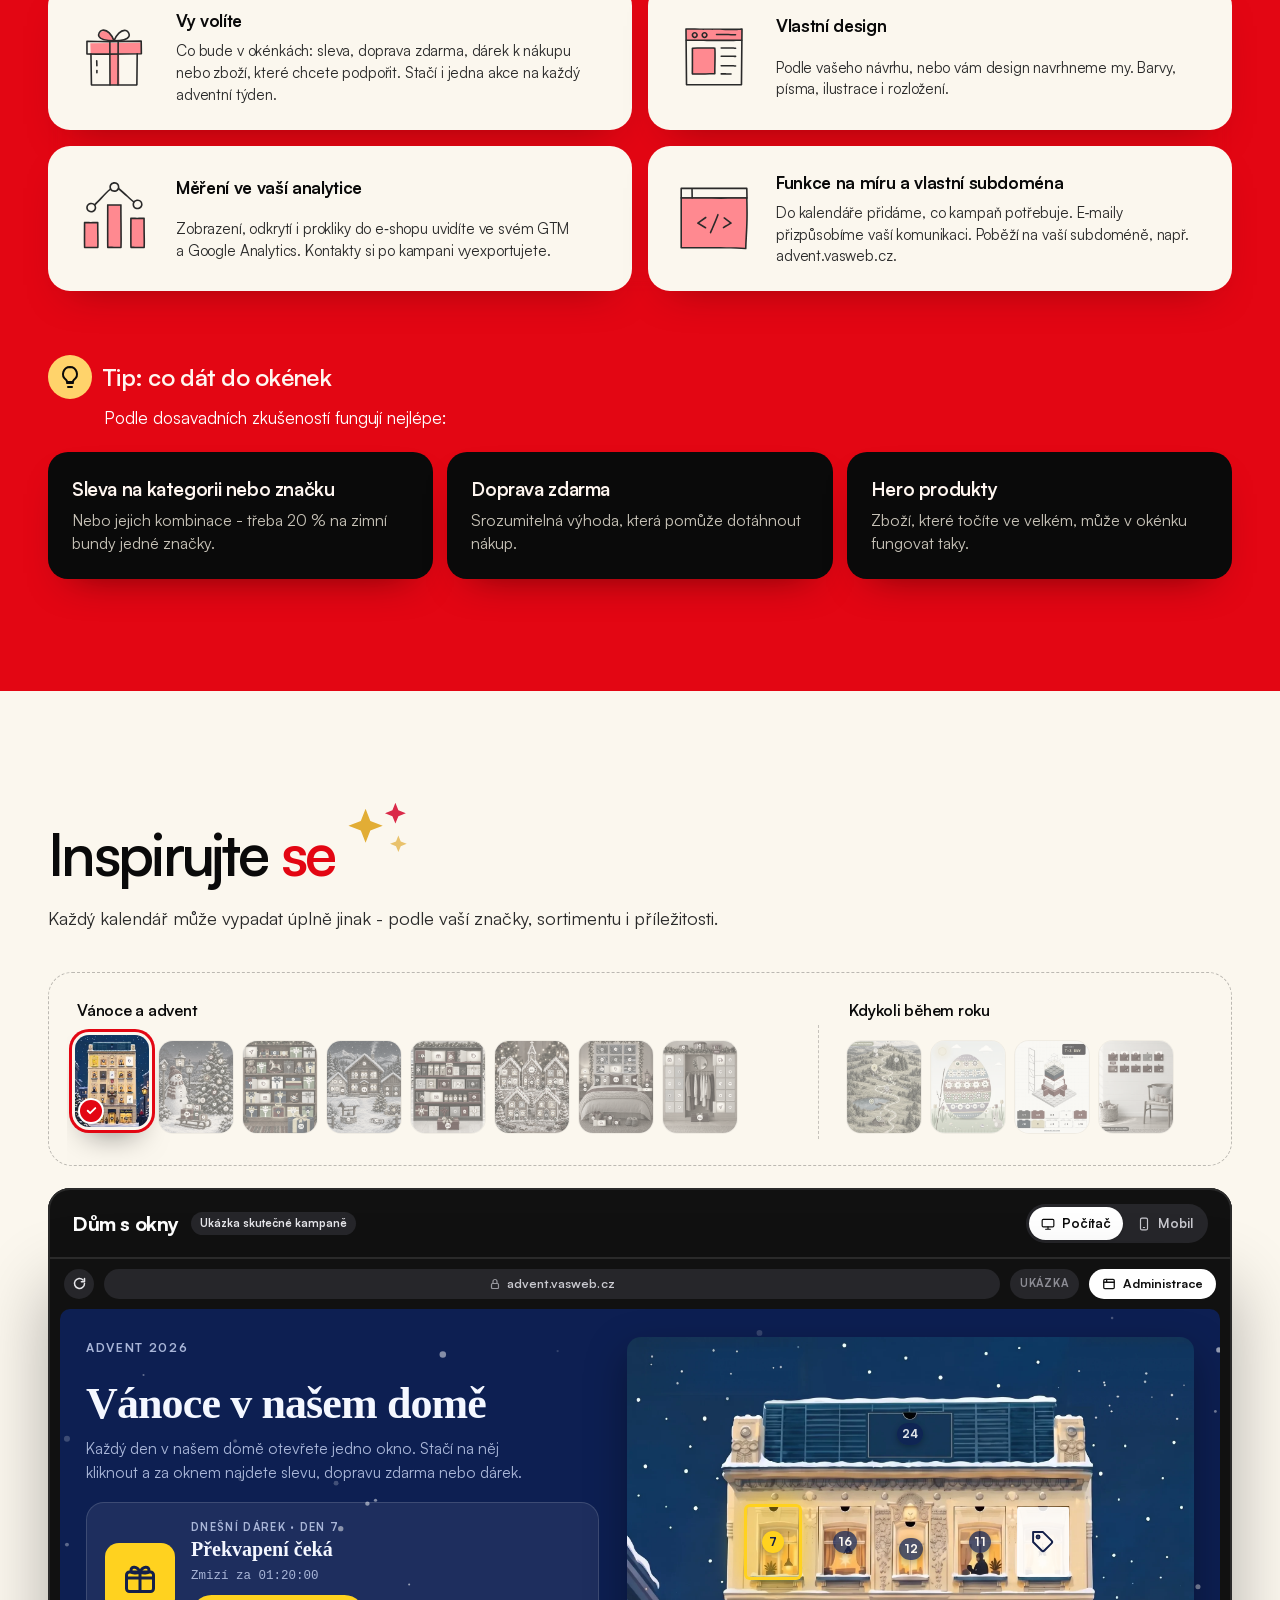
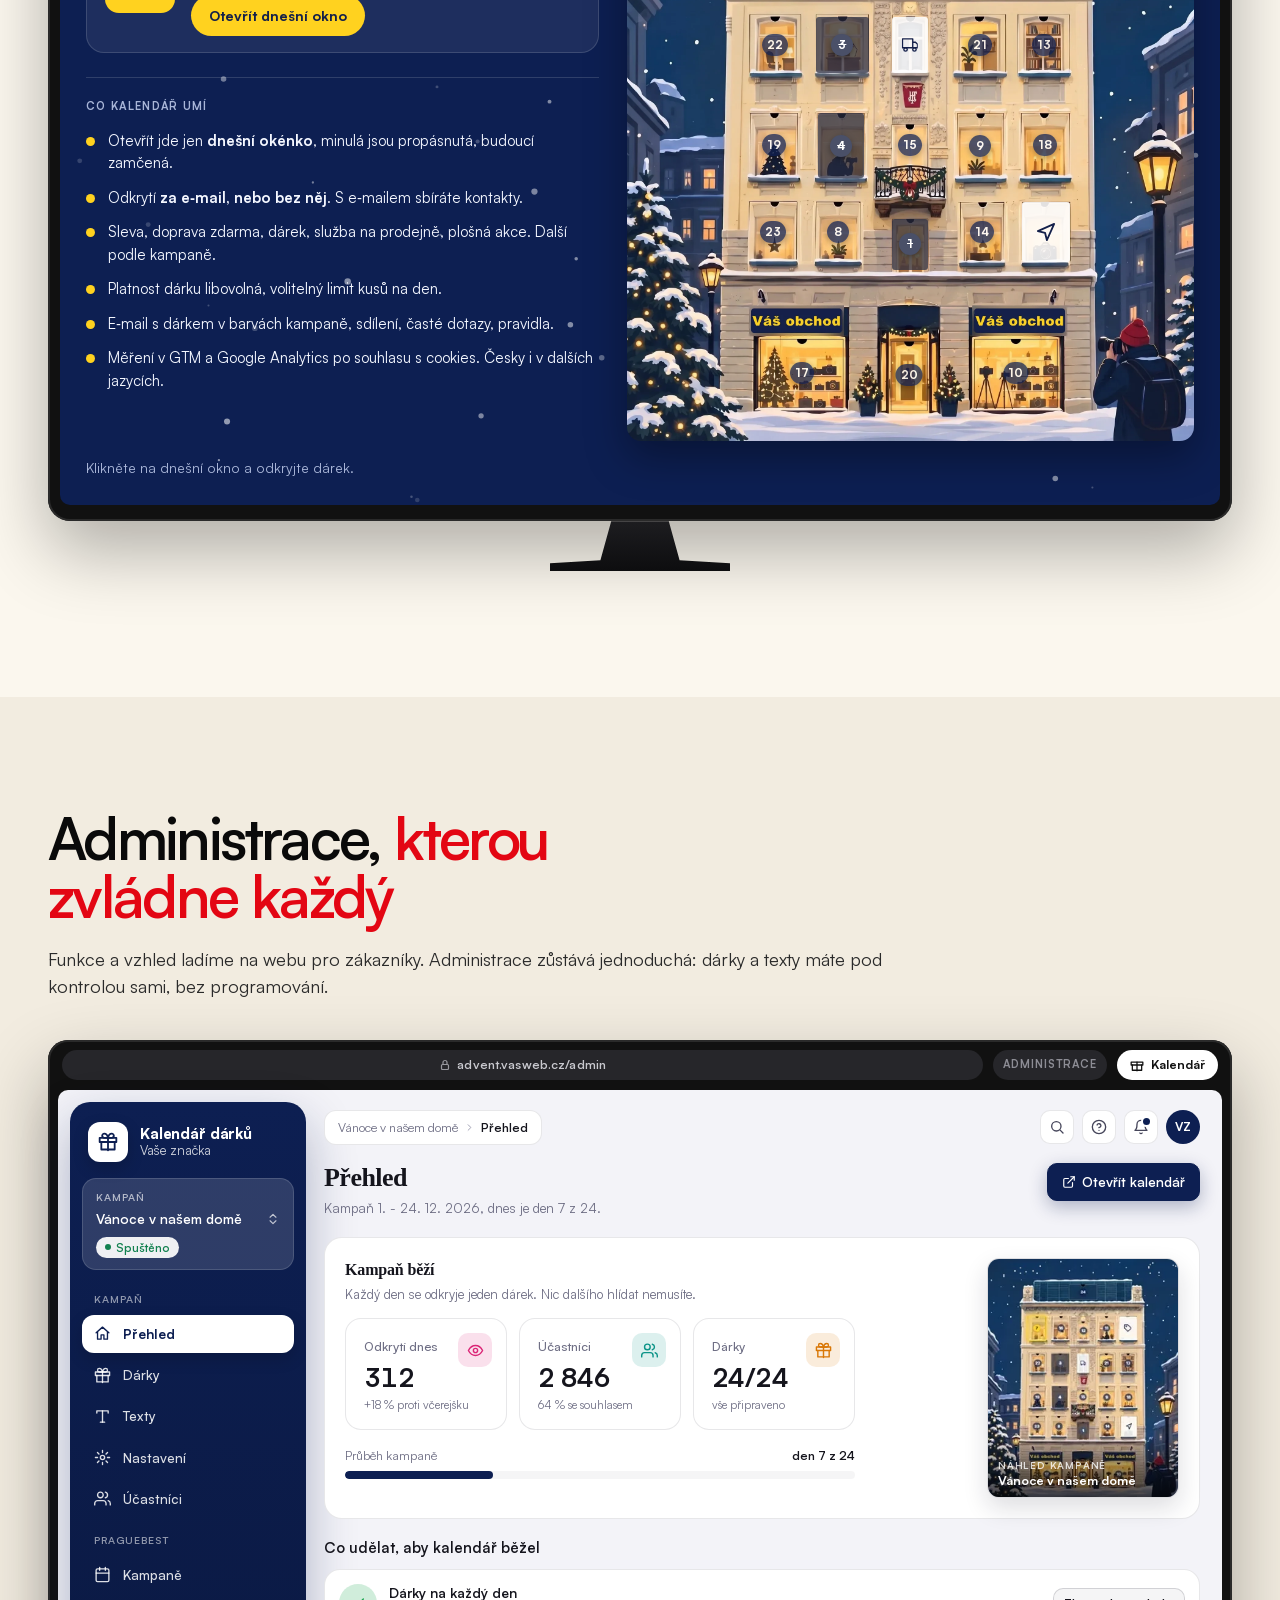
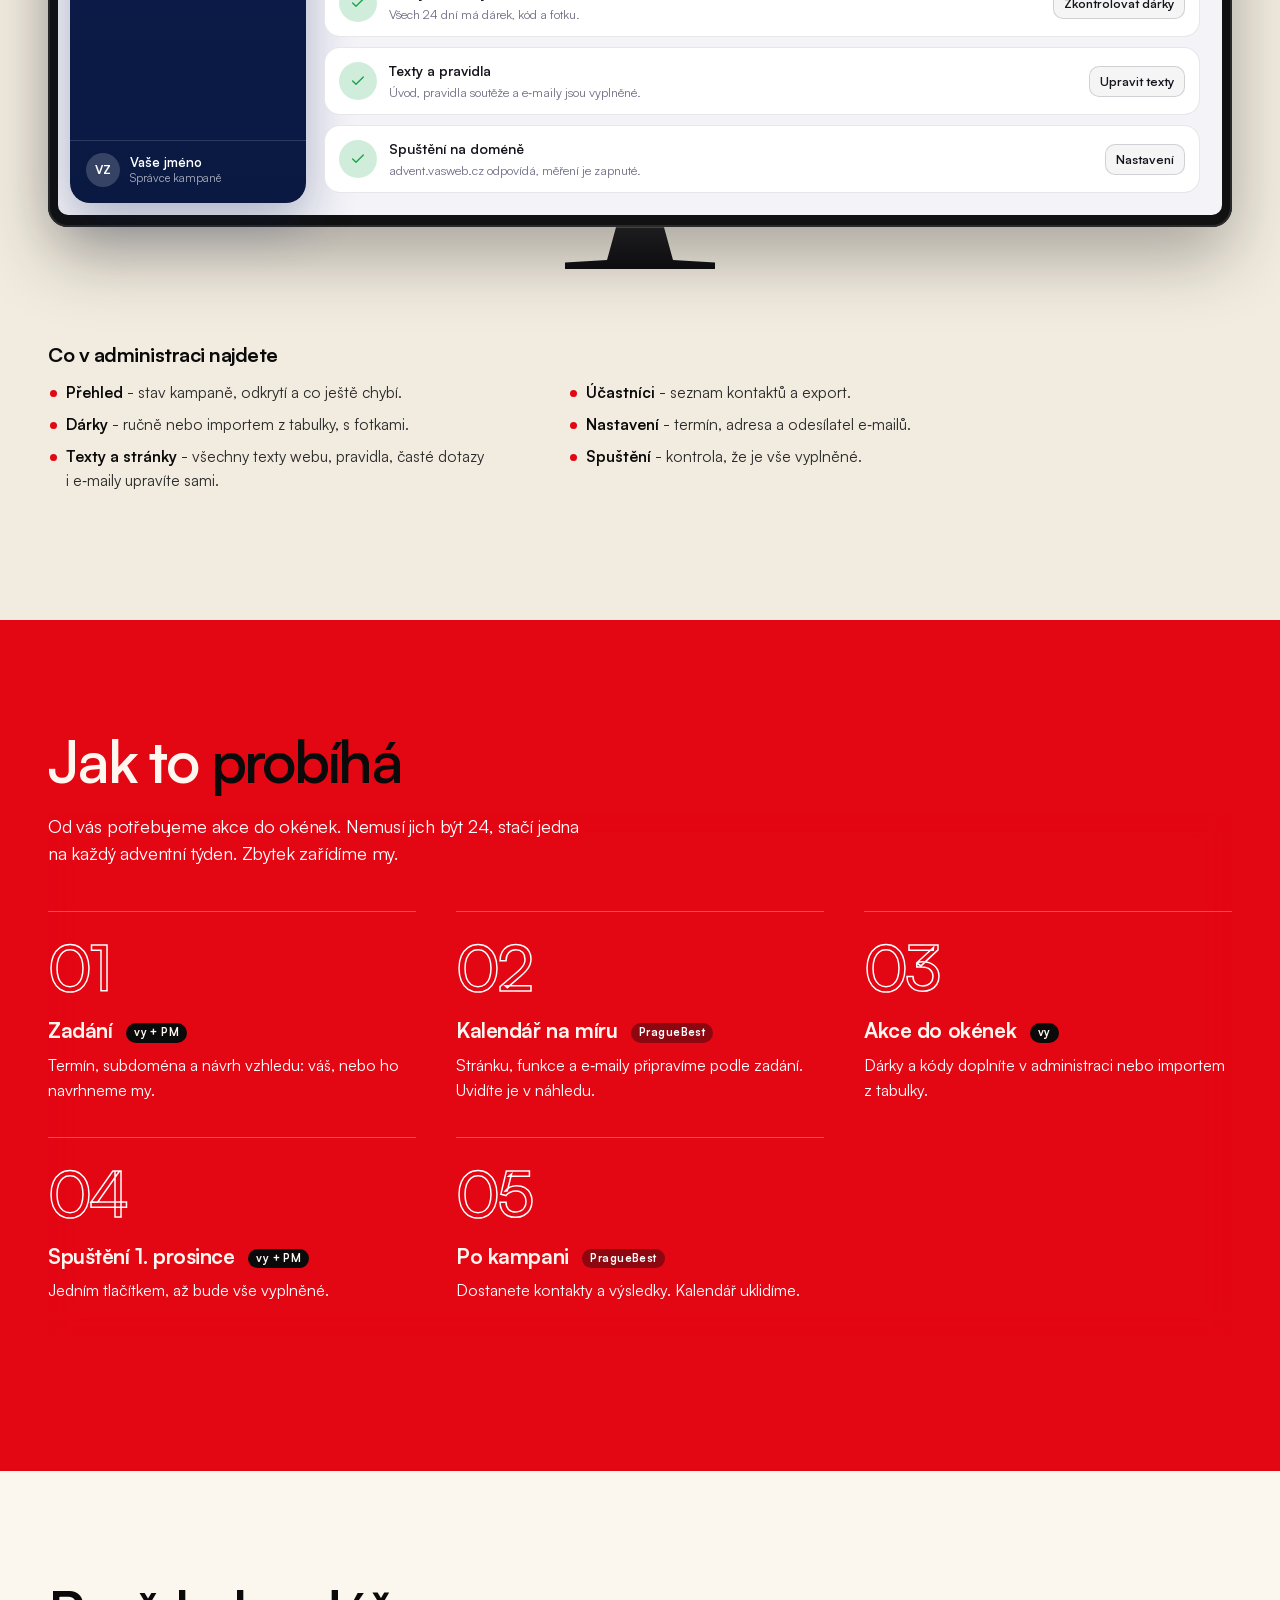
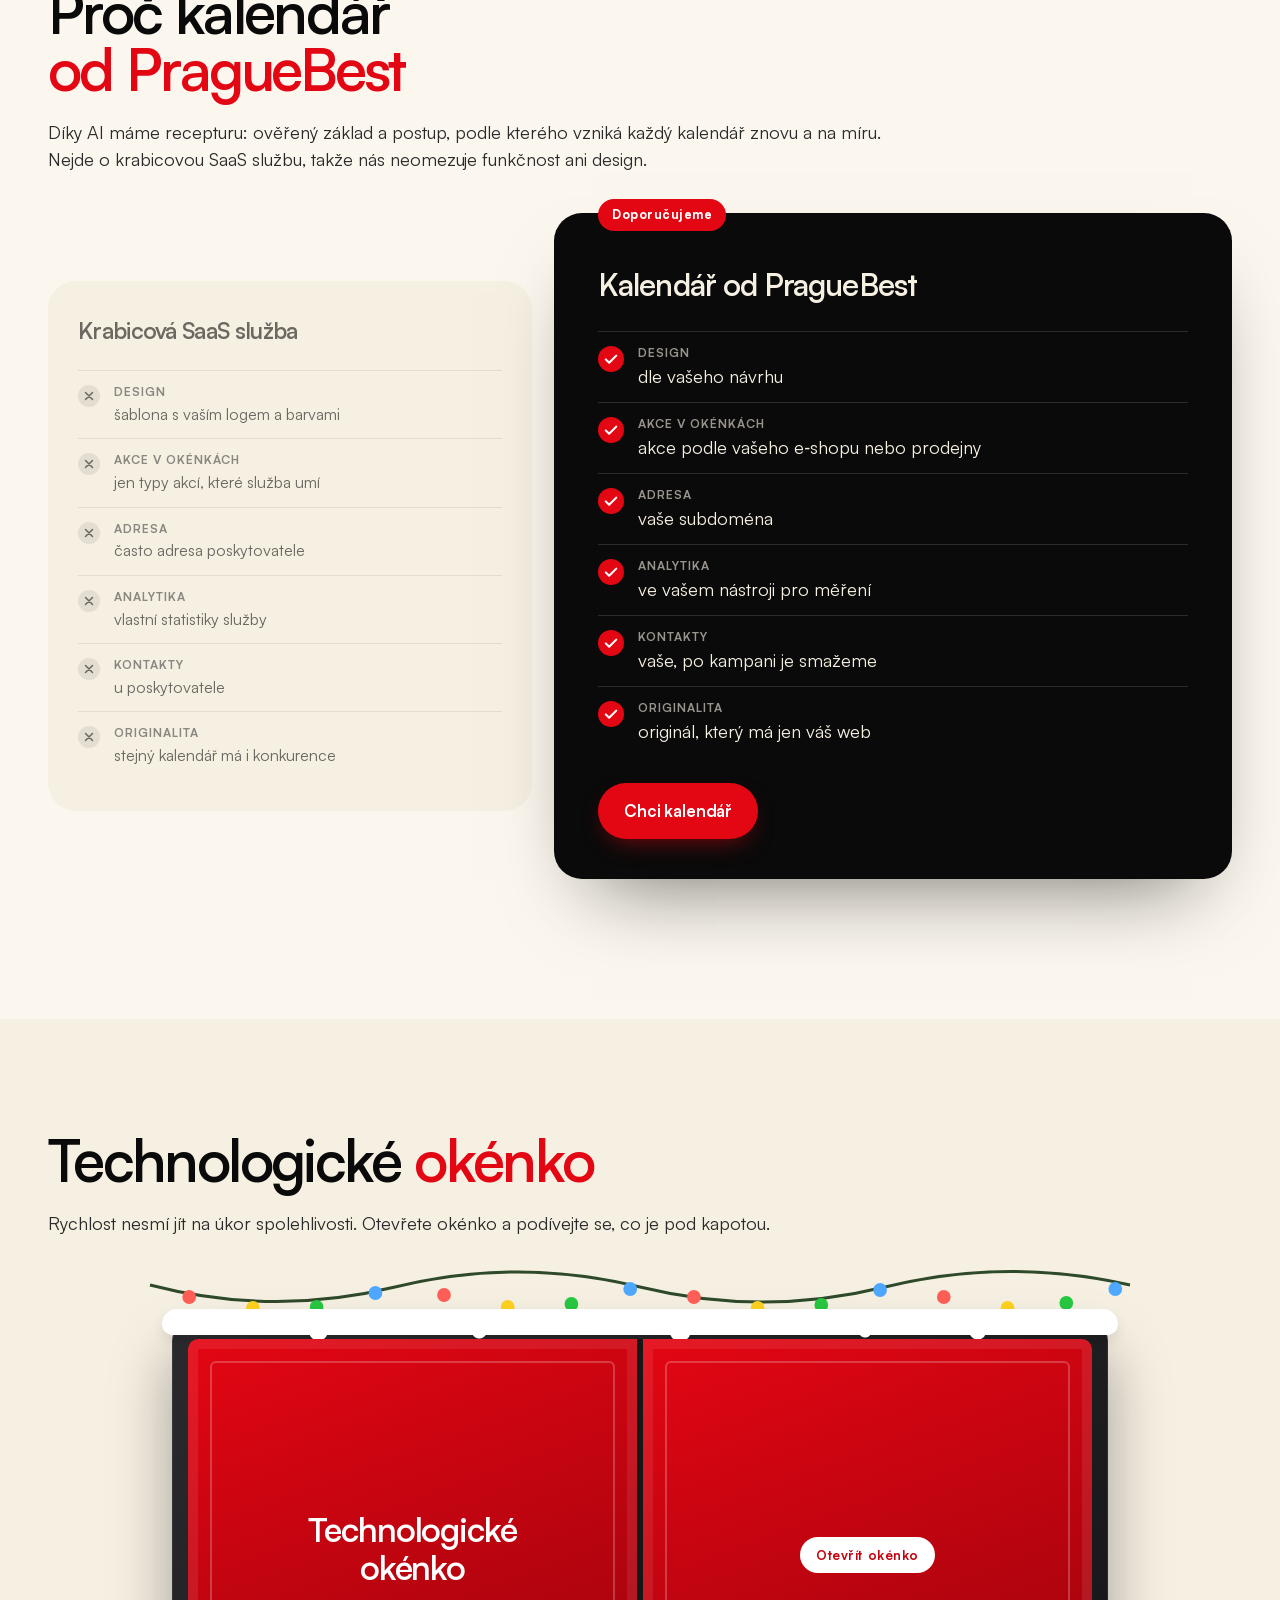
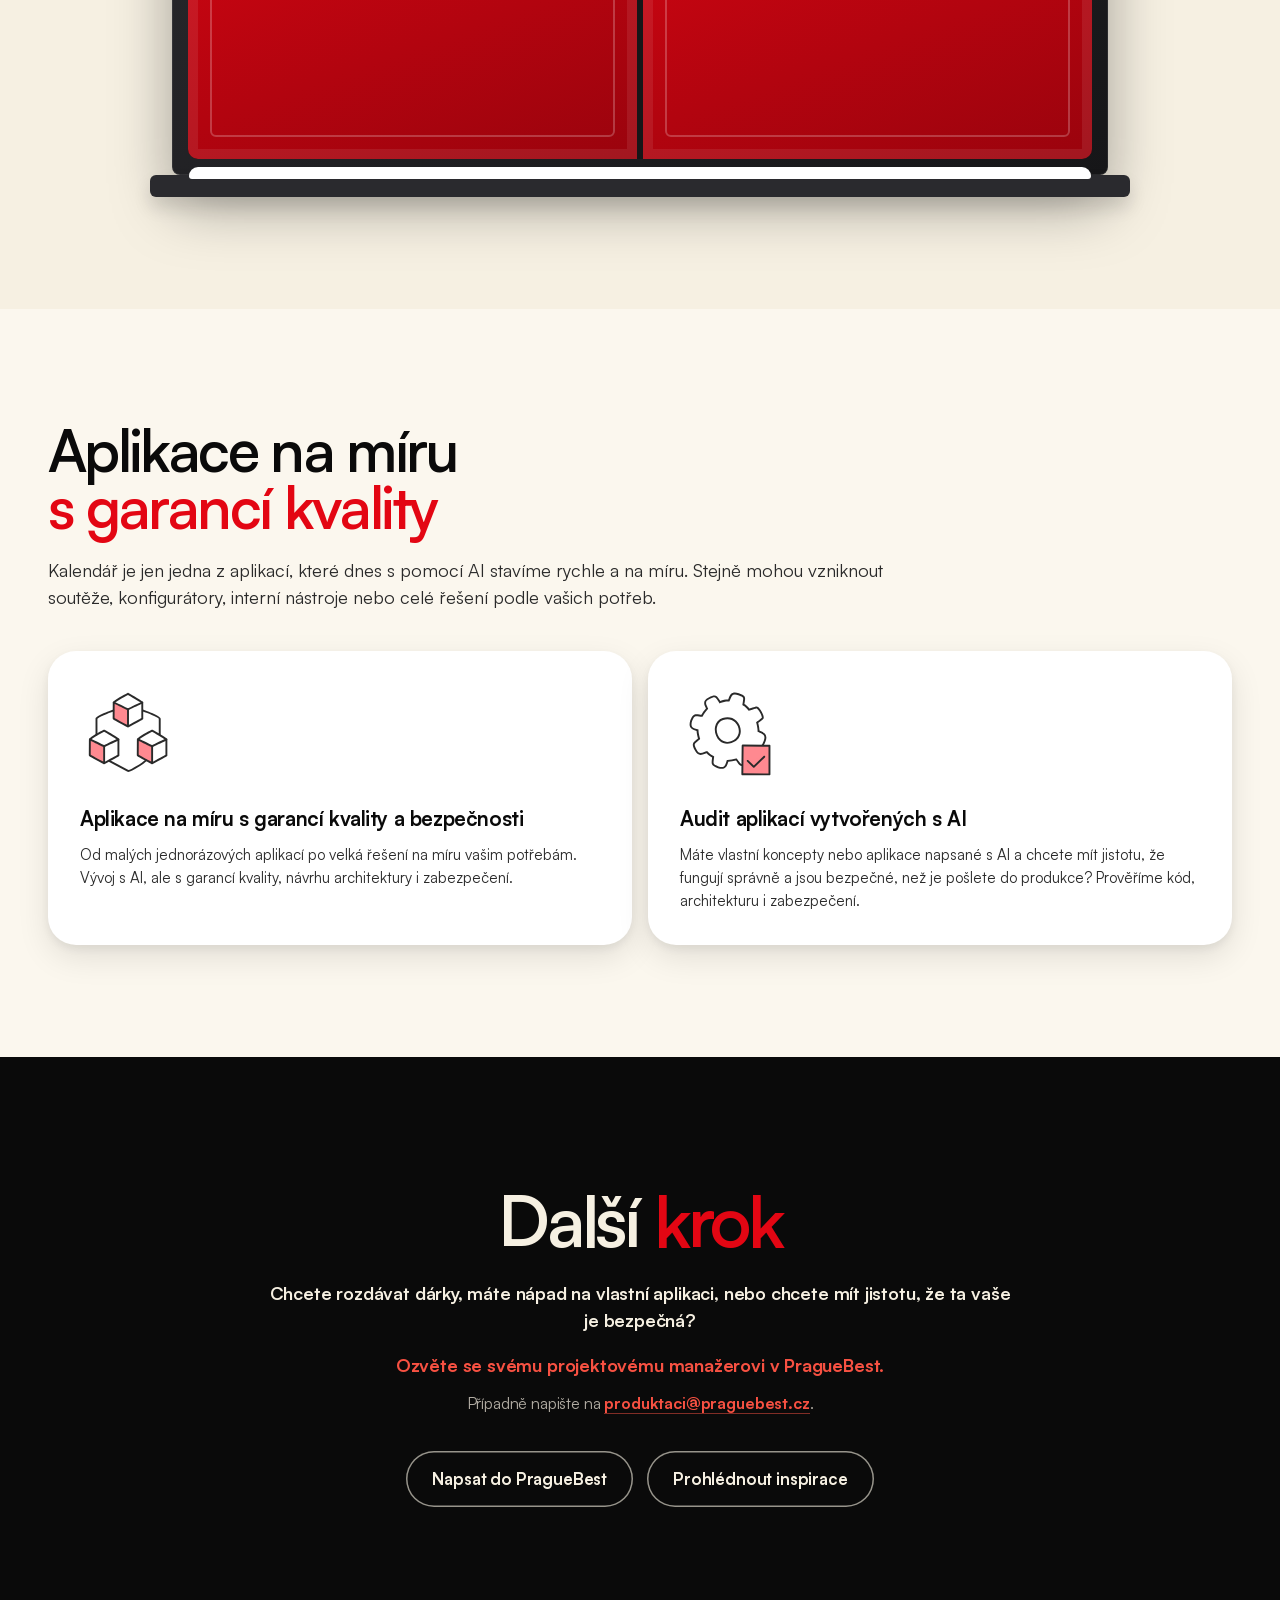
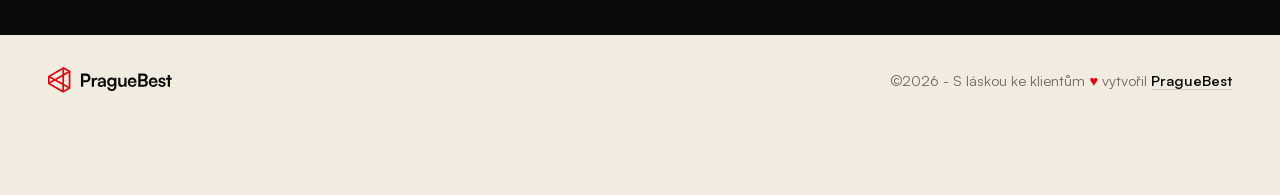
==== commit 3dfbc6f5: "Mention the one-window-a-week option on the page and in the e-mail Clients do not have to come up wi" ====
--- a/index.html
+++ b/index.html
@@ -1584,7 +1584,7 @@
   </div>
   <h3>Co získáte</h3>
   <div class="perks" data-review-id="vyhody">
-    <div class="perk v2-has-ico"><img class="v2-ico" src="img/icons/darek.svg" alt="" width="56" height="56" decoding="async"><h3>Vy volíte</h3><p>Co bude v okénkách: sleva, doprava zdarma, dárek k nákupu nebo zboží, které chcete podpořit.</p></div>
+    <div class="perk v2-has-ico"><img class="v2-ico" src="img/icons/darek.svg" alt="" width="56" height="56" decoding="async"><h3>Vy volíte</h3><p>Co bude v okénkách: sleva, doprava zdarma, dárek k nákupu nebo zboží, které chcete podpořit. Stačí i jedna akce na každý adventní týden.</p></div>
     <div class="perk v2-has-ico"><img class="v2-ico" src="img/icons/design.svg" alt="" width="56" height="56" decoding="async"><h3>Vlastní design</h3><p>Podle vašeho návrhu, nebo vám design navrhneme my. Barvy, písma, ilustrace i rozložení.</p></div>
     <div class="perk v2-has-ico"><img class="v2-ico" src="img/icons/mereni.svg" alt="" width="56" height="56" decoding="async"><h3>Měření ve vaší analytice</h3><p>Zobrazení, odkrytí i prokliky do e&#8209;shopu uvidíte ve svém GTM a Google Analytics. Kontakty si po kampani vyexportujete.</p></div>
     <div class="perk v2-has-ico"><img class="v2-ico" src="img/icons/kod.svg" alt="" width="56" height="56" decoding="async"><h3>Funkce na míru a vlastní subdoména</h3><p>Do kalendáře přidáme, co kampaň potřebuje. E&#8209;maily přizpůsobíme vaší komunikaci. Poběží na vaší subdoméně, např. advent.vasweb.cz.</p></div>
@@ -1790,7 +1790,7 @@
 <section id="postup" data-review-id="section-postup">
   <h2>Jak to <span class="accent">probíhá</span></h2>
 <div class="keybox hero-flow" data-review-id="keybox">
-  <p class="kb-lead">Od vás potřebujeme akce do okének. Zbytek zařídíme my.</p>
+  <p class="kb-lead">Od vás potřebujeme akce do okének. Nemusí jich být 24, stačí jedna na každý adventní týden. Zbytek zařídíme my.</p>
   <ol class="flow" data-review-id="kroky">
     <li><b>Zadání <span class="who you">vy + PM</span></b>Termín, subdoména a&nbsp;návrh vzhledu: váš, nebo ho navrhneme my.</li>
     <li><b>Kalendář na&nbsp;míru <span class="who">PragueBest</span></b>Stránku, funkce a&nbsp;e&#8209;maily připravíme podle zadání. Uvidíte je v&nbsp;náhledu.</li>
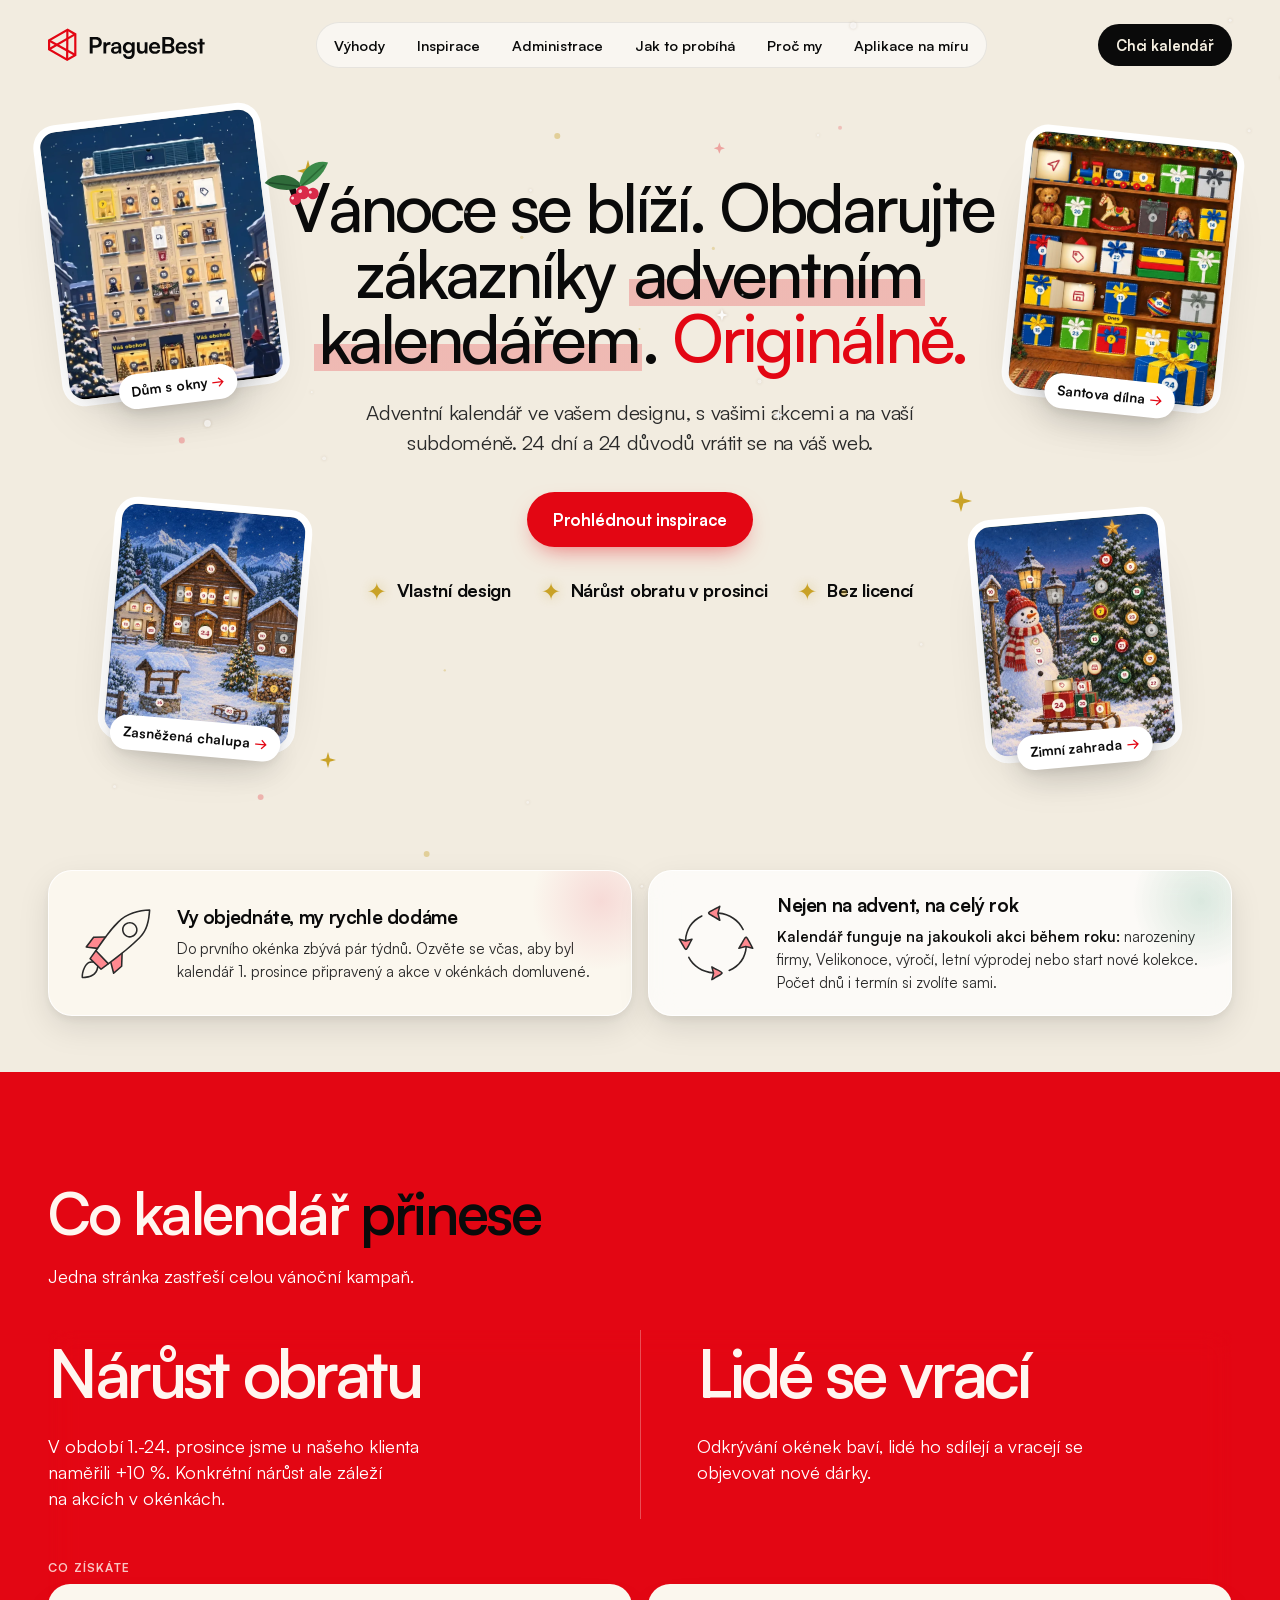
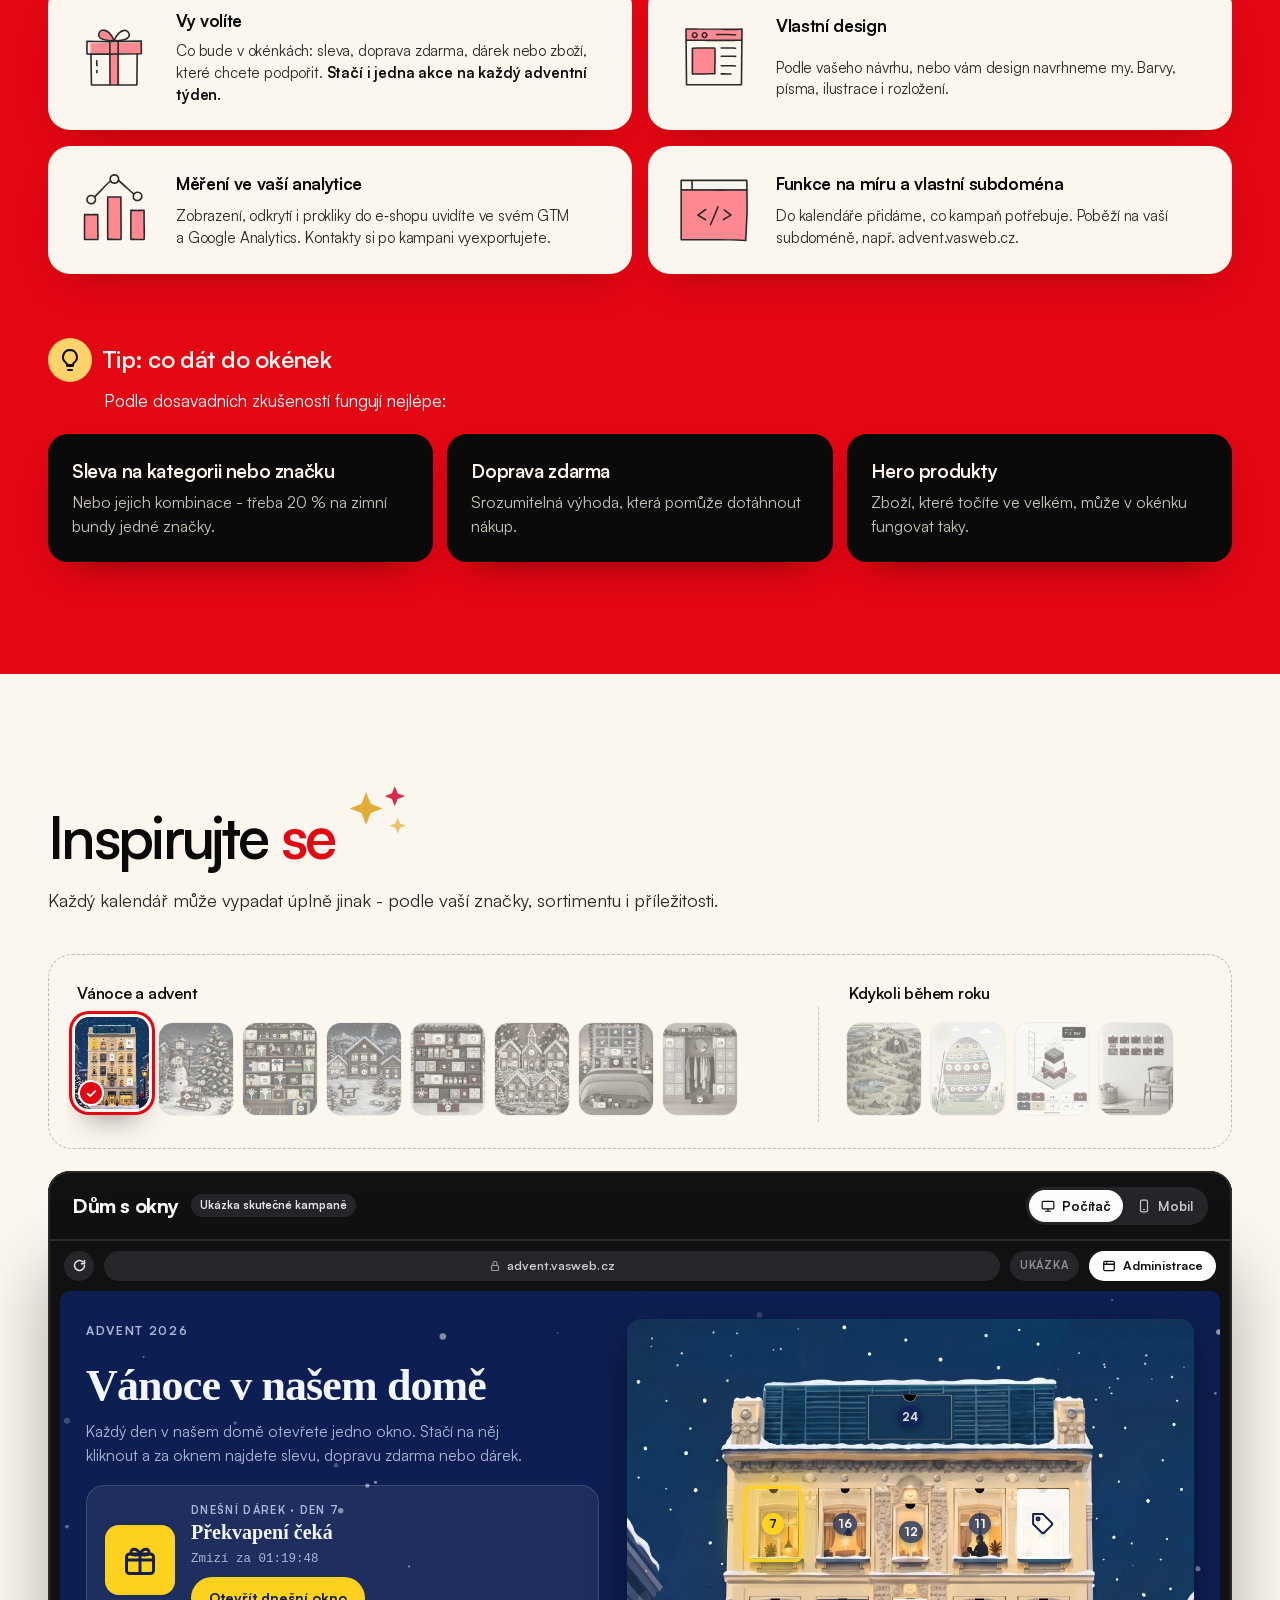
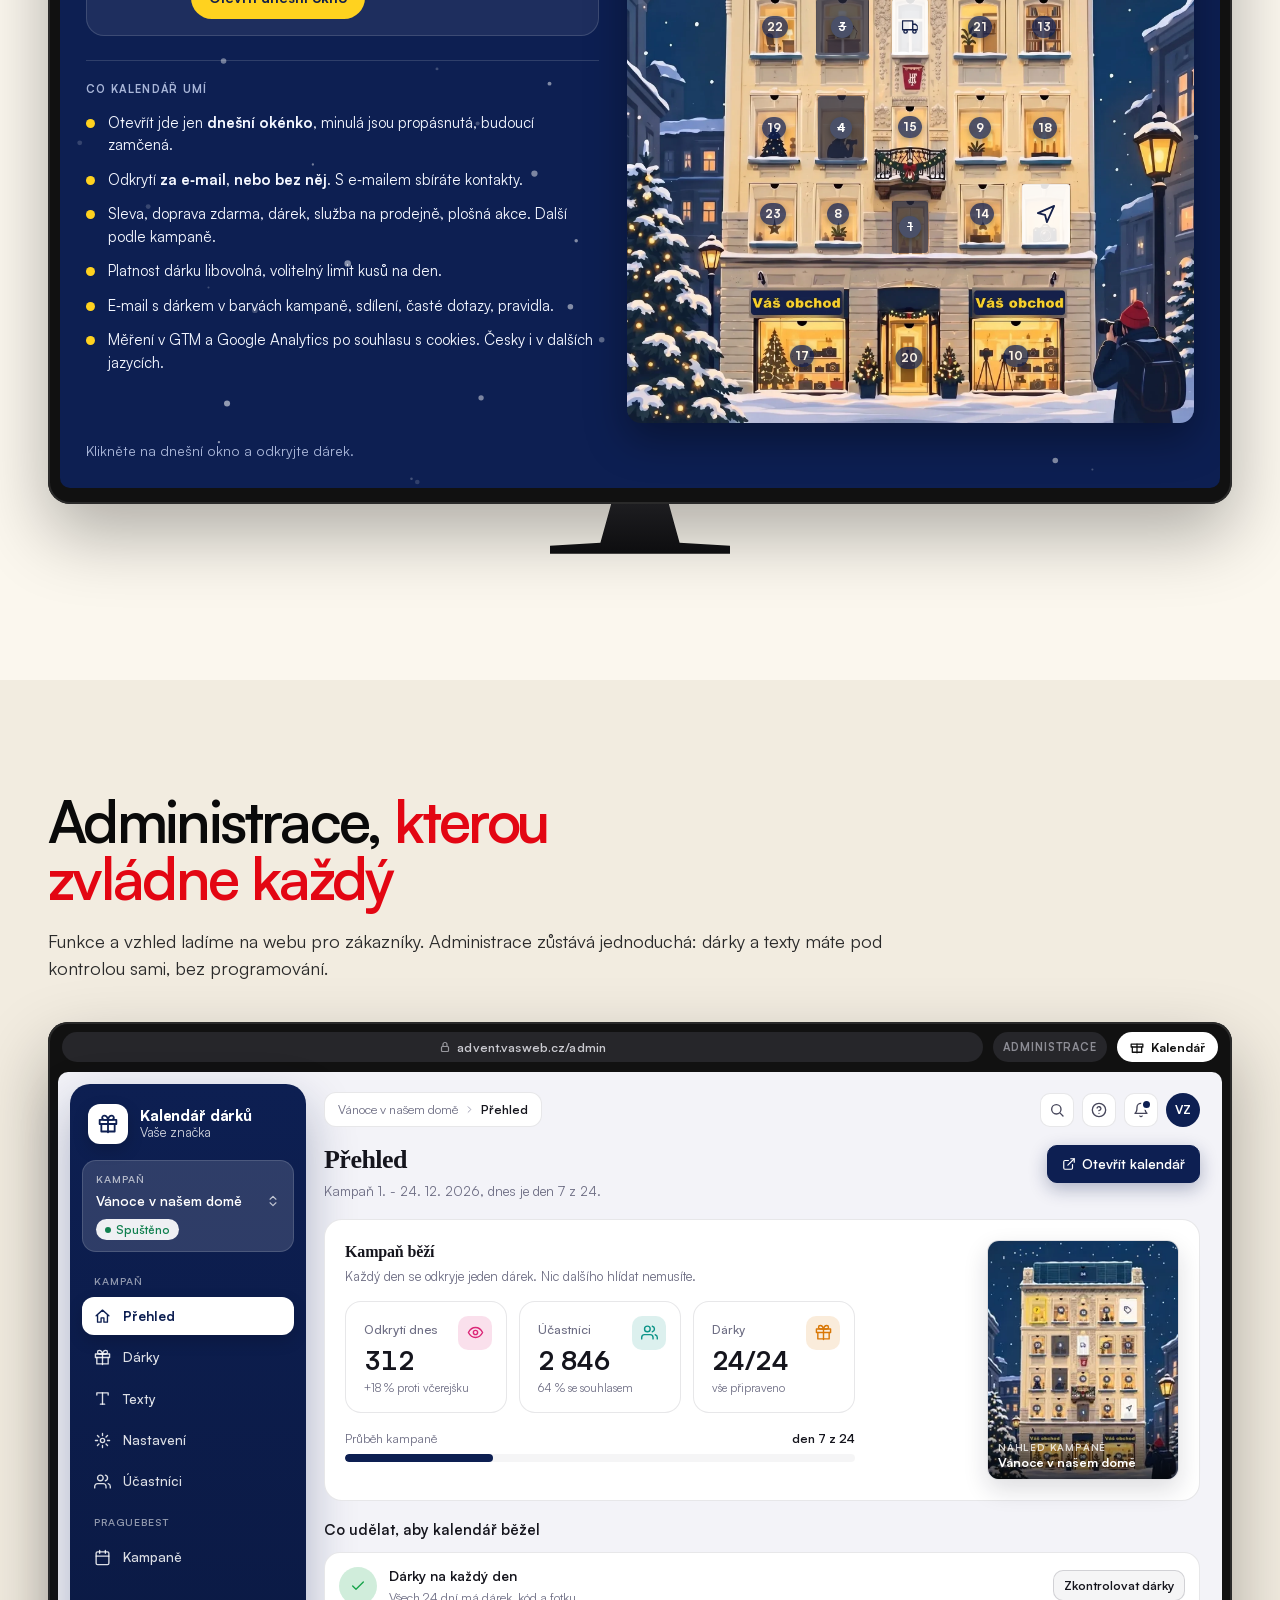
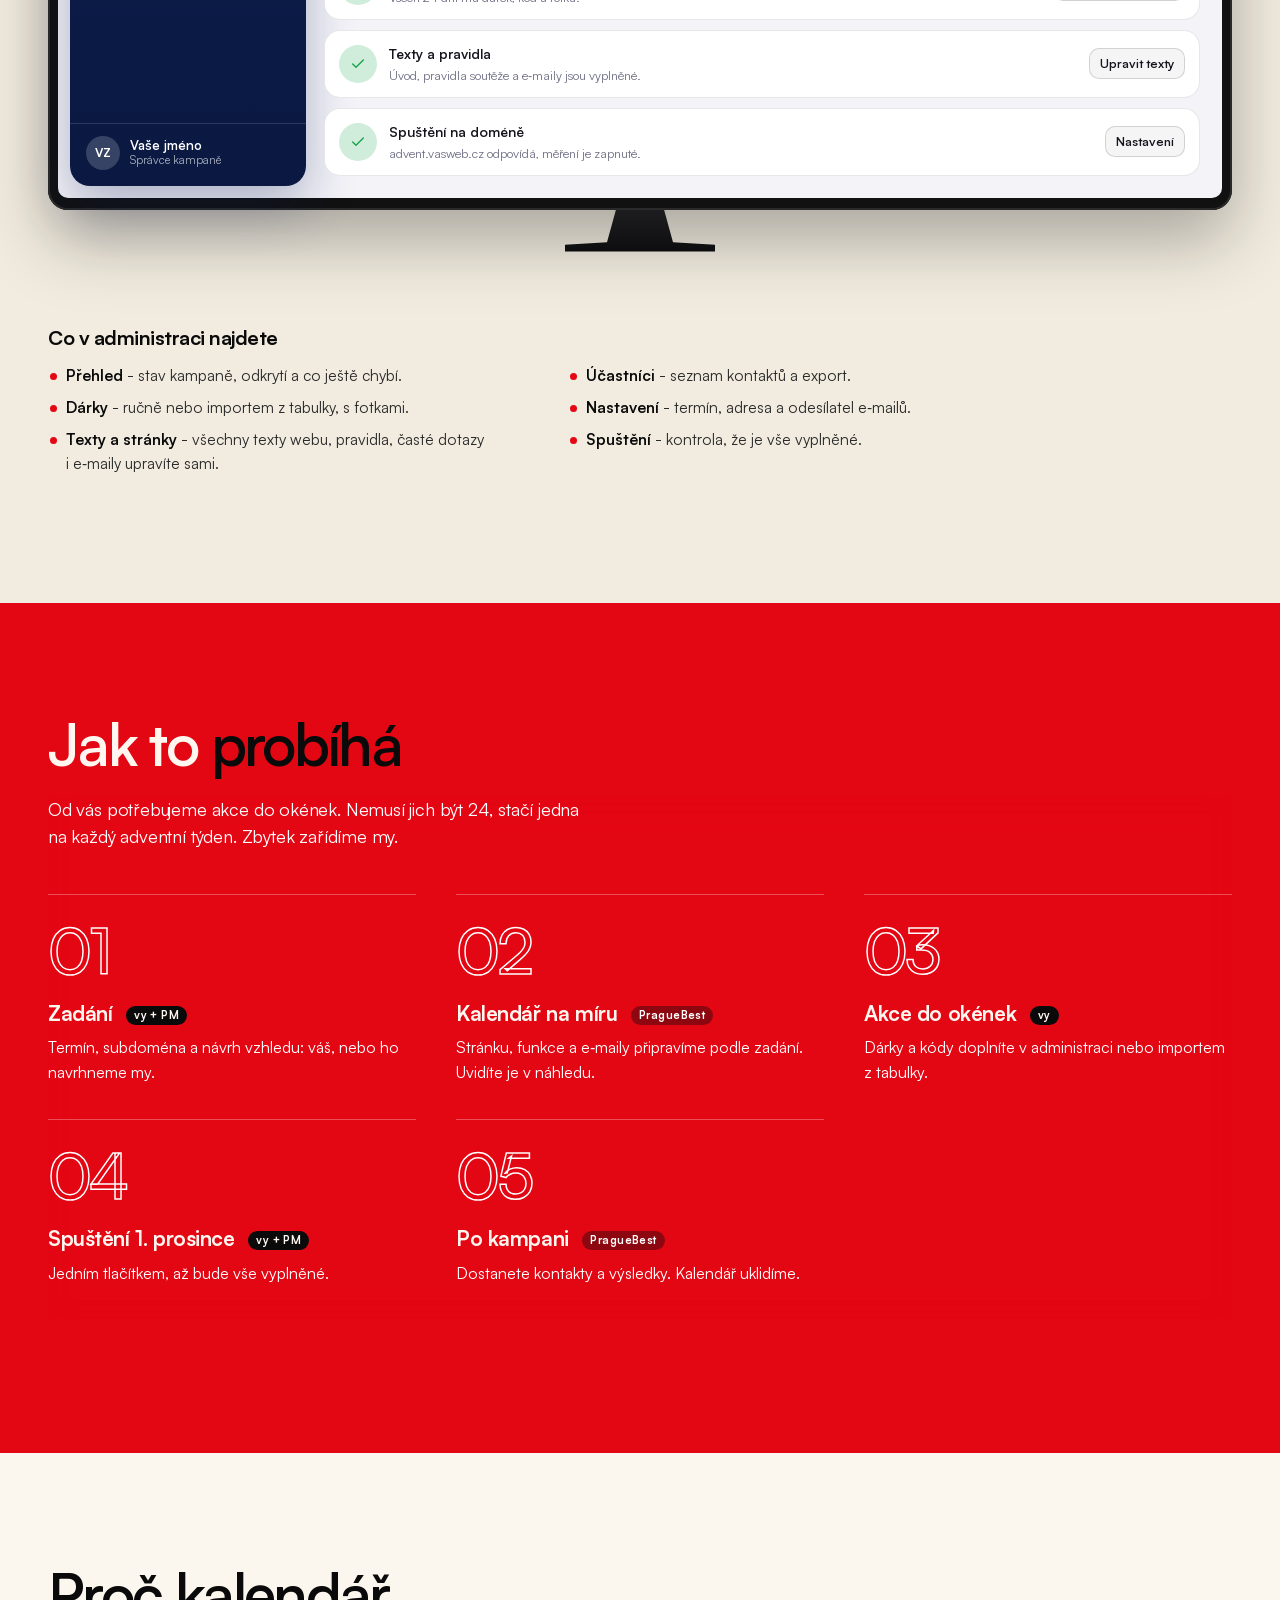
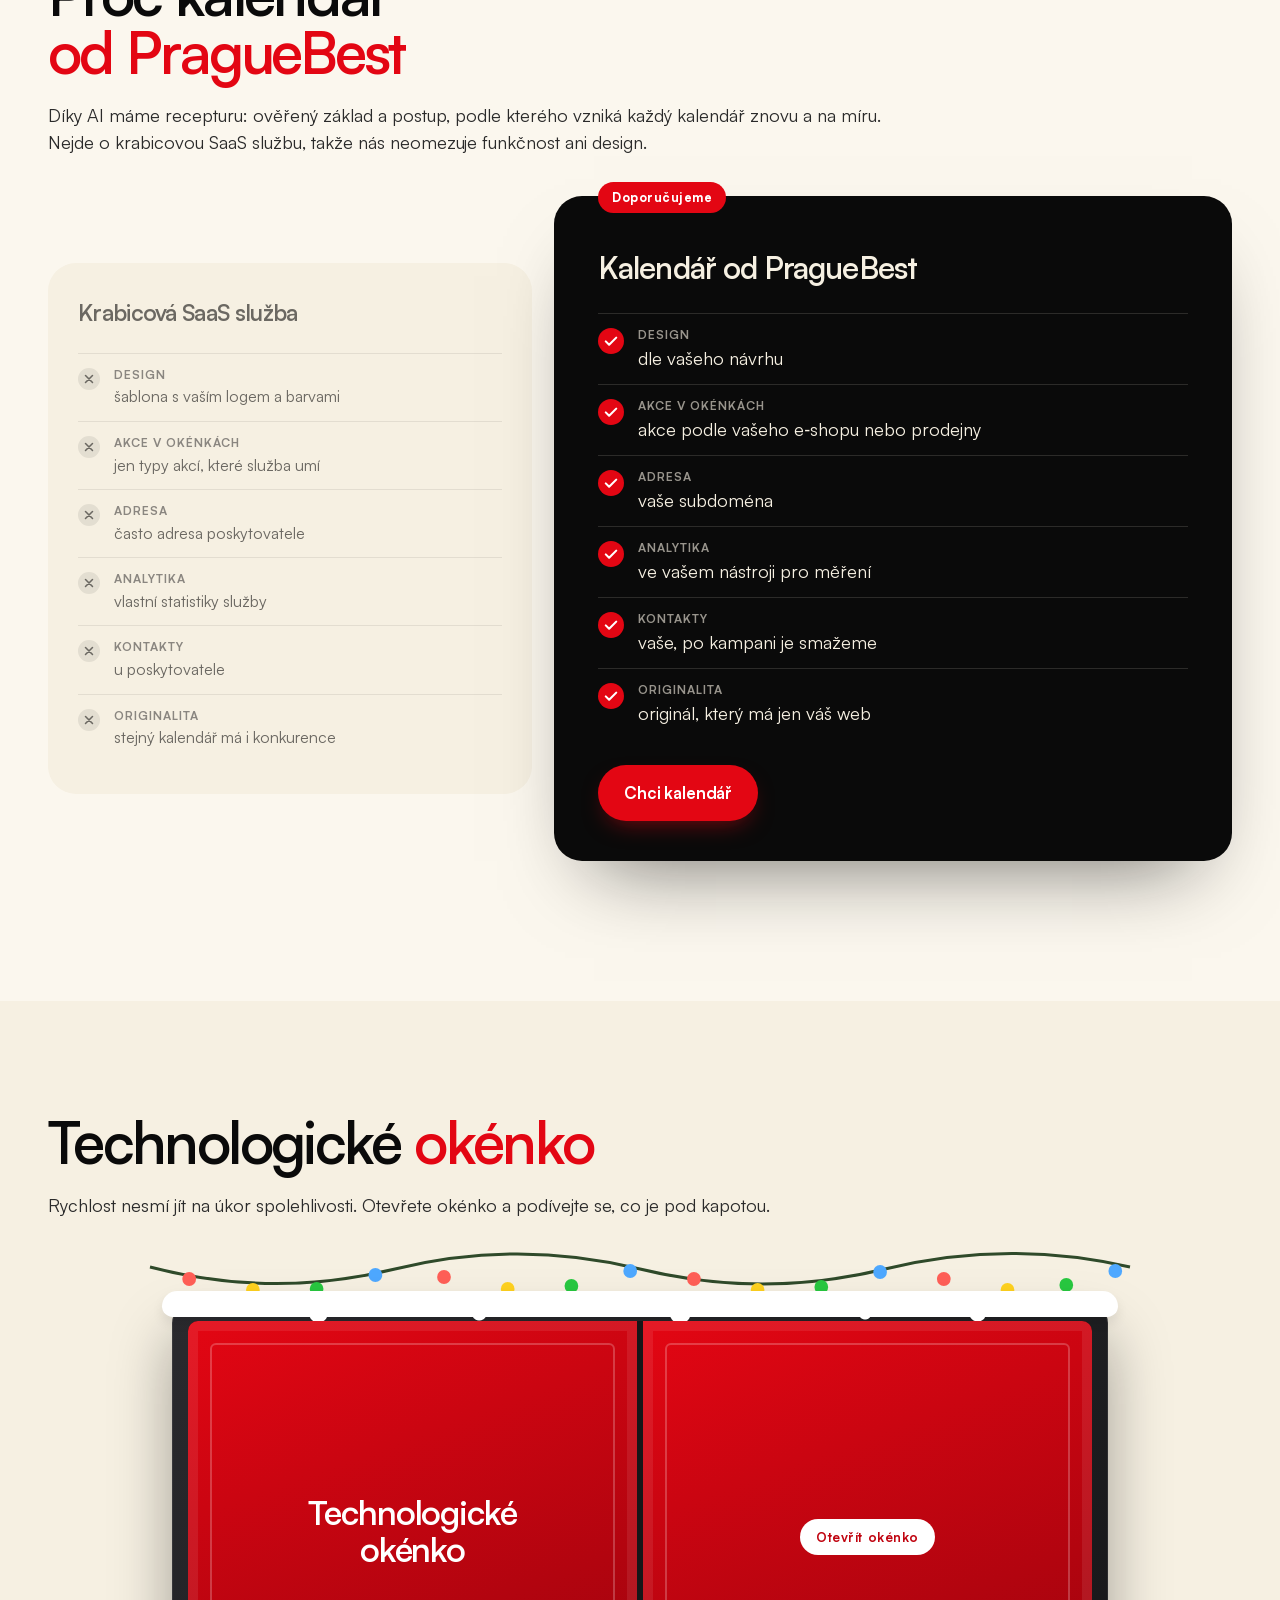
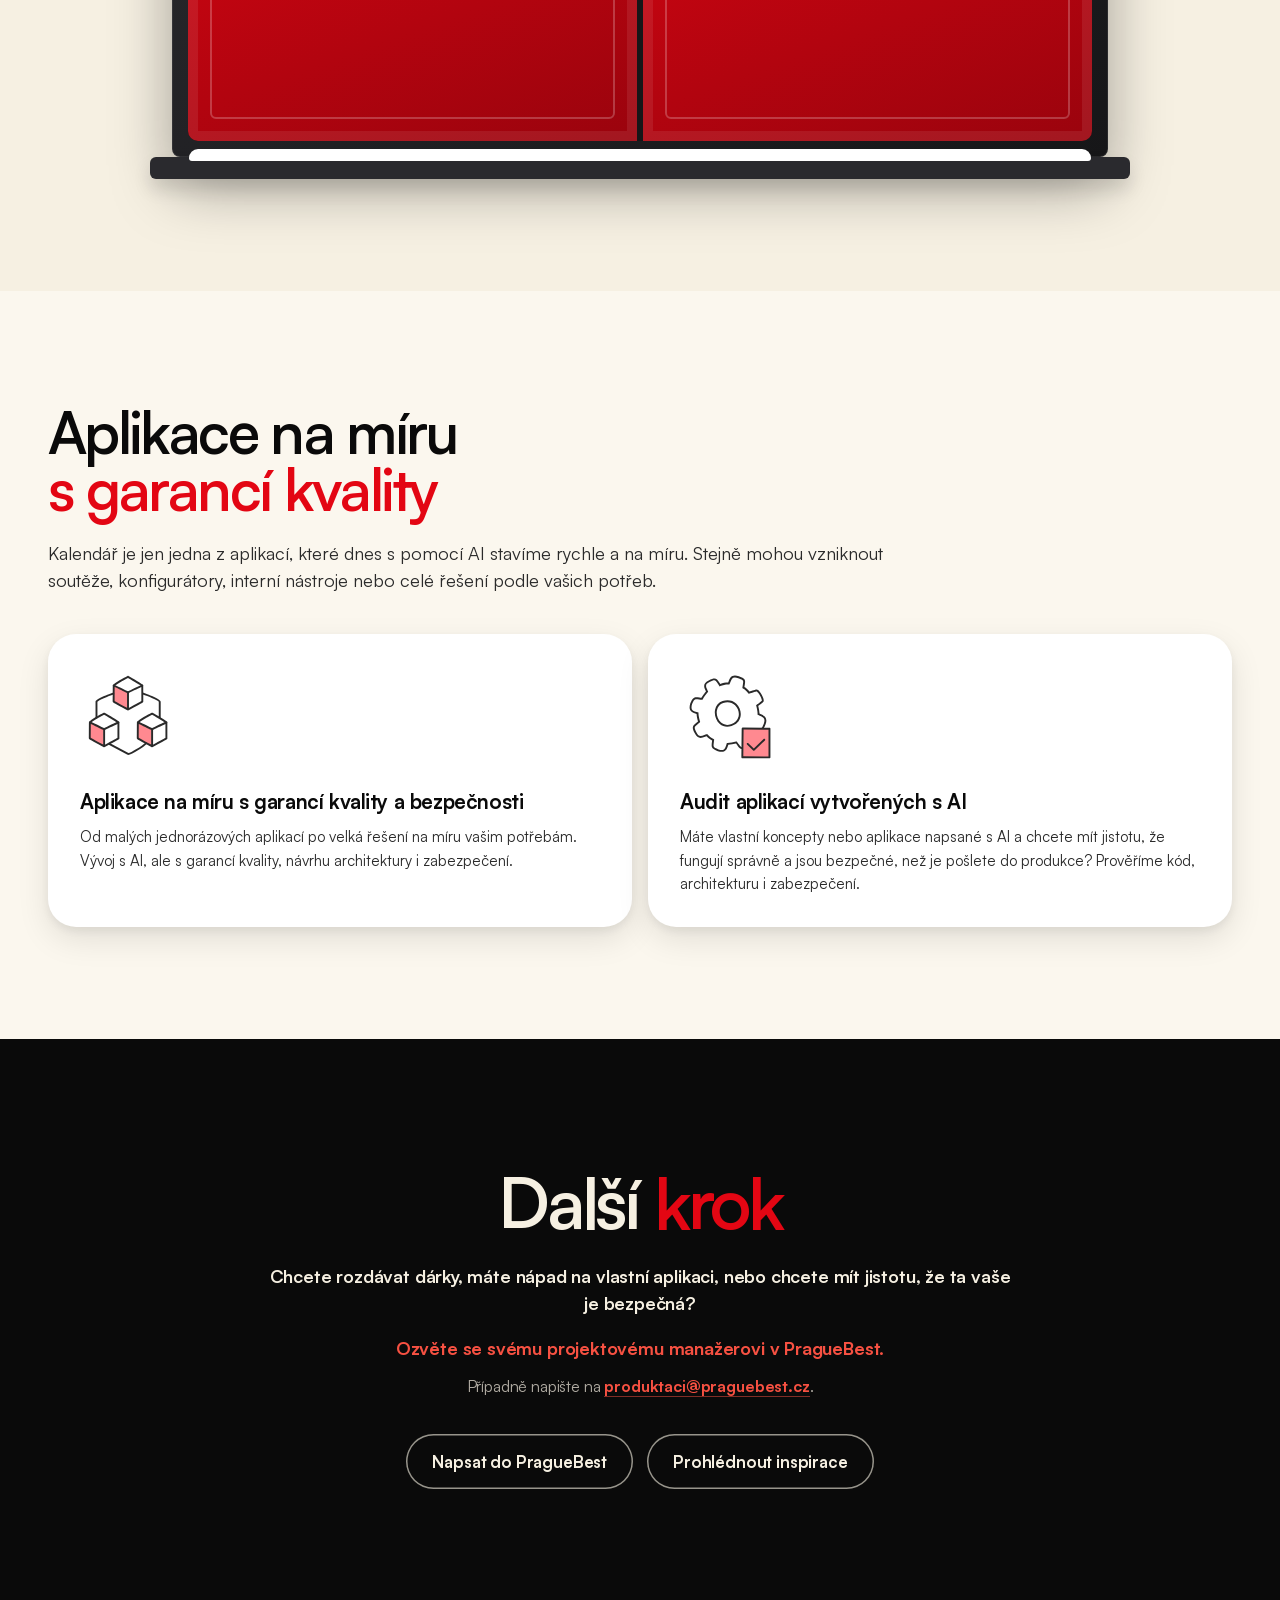
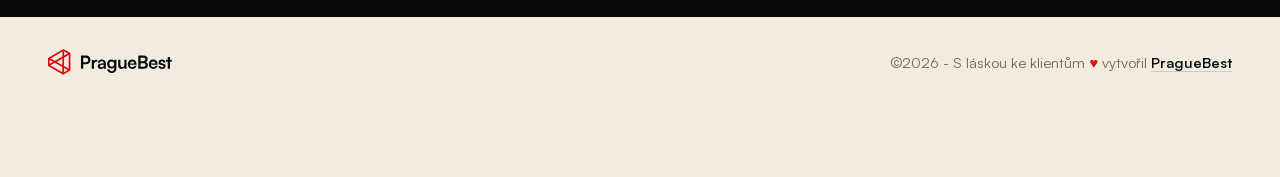
==== commit 6e085bd8: "Apply BugHerd round five to the page and the e-mail (tasks 68-76) Page: hero subtitle without "24 dá" ====
--- a/index.html
+++ b/index.html
@@ -1554,7 +1554,7 @@
     <span class="v2-spark" style="left:23%;top:660px;width:16px;height:16px;animation-delay:-2.2s" aria-hidden="true"><svg viewBox="0 0 24 24" fill="currentColor"><path d="M12 0l2.6 9.4L24 12l-9.4 2.6L12 24l-2.6-9.4L0 12l9.4-2.6z"/></svg></span>
     <div class="v2-copy">
       <h1><span class="cap">V<svg viewBox="0 0 80 60" aria-hidden="true"><g transform="rotate(-18 40 30)"><path d="M40 34 C 28 36, 16 30, 8 20 C 18 14, 32 16, 40 30 Z" fill="#2f6b3a"/><path d="M40 34 C 52 36, 64 30, 72 20 C 62 14, 48 16, 40 30 Z" fill="#3c8a4a"/><path d="M40 34 L 12 21" stroke="#1f4d29" stroke-width="1.5"/><path d="M40 34 L 68 21" stroke="#2a6a36" stroke-width="1.5"/><circle cx="40" cy="40" r="6.5" fill="#DA2A49"/><circle cx="31" cy="44" r="5.5" fill="#DA2A49"/><circle cx="49" cy="44" r="5.5" fill="#DA2A49"/><circle cx="38" cy="38" r="1.8" fill="#fff" opacity=".8"/><circle cx="29" cy="42" r="1.4" fill="#fff" opacity=".8"/><circle cx="47" cy="42" r="1.4" fill="#fff" opacity=".8"/></g></svg></span>ánoce se blíží. Obdarujte zákazníky <span class="v2-mark">adventním kalendářem</span>. <span class="accent">Originálně.</span></h1>
-      <p class="v2-sub">Adventní kalendář ve vašem designu, s vašimi akcemi a na vaší subdoméně. 24 dní, 24 dárků a 24 důvodů vrátit se na váš web.</p>
+      <p class="v2-sub">Adventní kalendář ve vašem designu, s vašimi akcemi a na vaší subdoméně. 24 dní a 24 důvodů vrátit se na váš web.</p>
       <div class="v2-ctas"><a class="v2-btn primary" href="#ukazka" data-review-id="da-ukazka">Prohlédnout inspirace</a></div>
       <p class="v2-proof"><span>Vlastní design</span><span>Nárůst obratu v prosinci</span><span>Bez licencí</span></p>
     </div>
@@ -1584,10 +1584,10 @@
   </div>
   <h3>Co získáte</h3>
   <div class="perks" data-review-id="vyhody">
-    <div class="perk v2-has-ico"><img class="v2-ico" src="img/icons/darek.svg" alt="" width="56" height="56" decoding="async"><h3>Vy volíte</h3><p>Co bude v okénkách: sleva, doprava zdarma, dárek k nákupu nebo zboží, které chcete podpořit. Stačí i jedna akce na každý adventní týden.</p></div>
+    <div class="perk v2-has-ico"><img class="v2-ico" src="img/icons/darek.svg" alt="" width="56" height="56" decoding="async"><h3>Vy volíte</h3><p>Co bude v okénkách: sleva, doprava zdarma, dárek nebo zboží, které chcete podpořit. <strong>Stačí i jedna akce na každý adventní týden.</strong></p></div>
     <div class="perk v2-has-ico"><img class="v2-ico" src="img/icons/design.svg" alt="" width="56" height="56" decoding="async"><h3>Vlastní design</h3><p>Podle vašeho návrhu, nebo vám design navrhneme my. Barvy, písma, ilustrace i rozložení.</p></div>
     <div class="perk v2-has-ico"><img class="v2-ico" src="img/icons/mereni.svg" alt="" width="56" height="56" decoding="async"><h3>Měření ve vaší analytice</h3><p>Zobrazení, odkrytí i prokliky do e&#8209;shopu uvidíte ve svém GTM a Google Analytics. Kontakty si po kampani vyexportujete.</p></div>
-    <div class="perk v2-has-ico"><img class="v2-ico" src="img/icons/kod.svg" alt="" width="56" height="56" decoding="async"><h3>Funkce na míru a vlastní subdoména</h3><p>Do kalendáře přidáme, co kampaň potřebuje. E&#8209;maily přizpůsobíme vaší komunikaci. Poběží na vaší subdoméně, např. advent.vasweb.cz.</p></div>
+    <div class="perk v2-has-ico"><img class="v2-ico" src="img/icons/kod.svg" alt="" width="56" height="56" decoding="async"><h3>Funkce na míru a vlastní subdoména</h3><p>Do kalendáře přidáme, co kampaň potřebuje. Poběží na vaší subdoméně, např. advent.vasweb.cz.</p></div>
   </div>
 </div>
 
@@ -1878,7 +1878,7 @@
     <p class="kontakt-pm">Ozvěte se svému projektovému manažerovi v PragueBest.</p>
     <p class="kontakt-zaloha">Případně napište na <a href="mailto:produktaci@praguebest.cz?subject=Adventni%20kalendar%20a%20aplikace%20na%20miru&amp;body=Dobry%20den%2C%20mame%20zajem%20o%20schuzku.">produktaci@praguebest.cz</a>.</p>
   </div>
-  <div class="v2-ctas"><a class="v2-btn ghost" href="mailto:produktaci@praguebest.cz">Napsat do PragueBest</a><a class="v2-btn ghost" href="#ukazka">Prohlédnout inspirace</a></div>
+  <div class="v2-ctas"><a class="v2-btn ghost" href="mailto:produktaci@praguebest.cz?subject=Adventni%20kalendar%20a%20aplikace%20na%20miru&amp;body=Dobry%20den%2C%20mame%20zajem%20o%20schuzku.">Napsat do PragueBest</a><a class="v2-btn ghost" href="#ukazka">Prohlédnout inspirace</a></div>
 </section>
 
 </main>
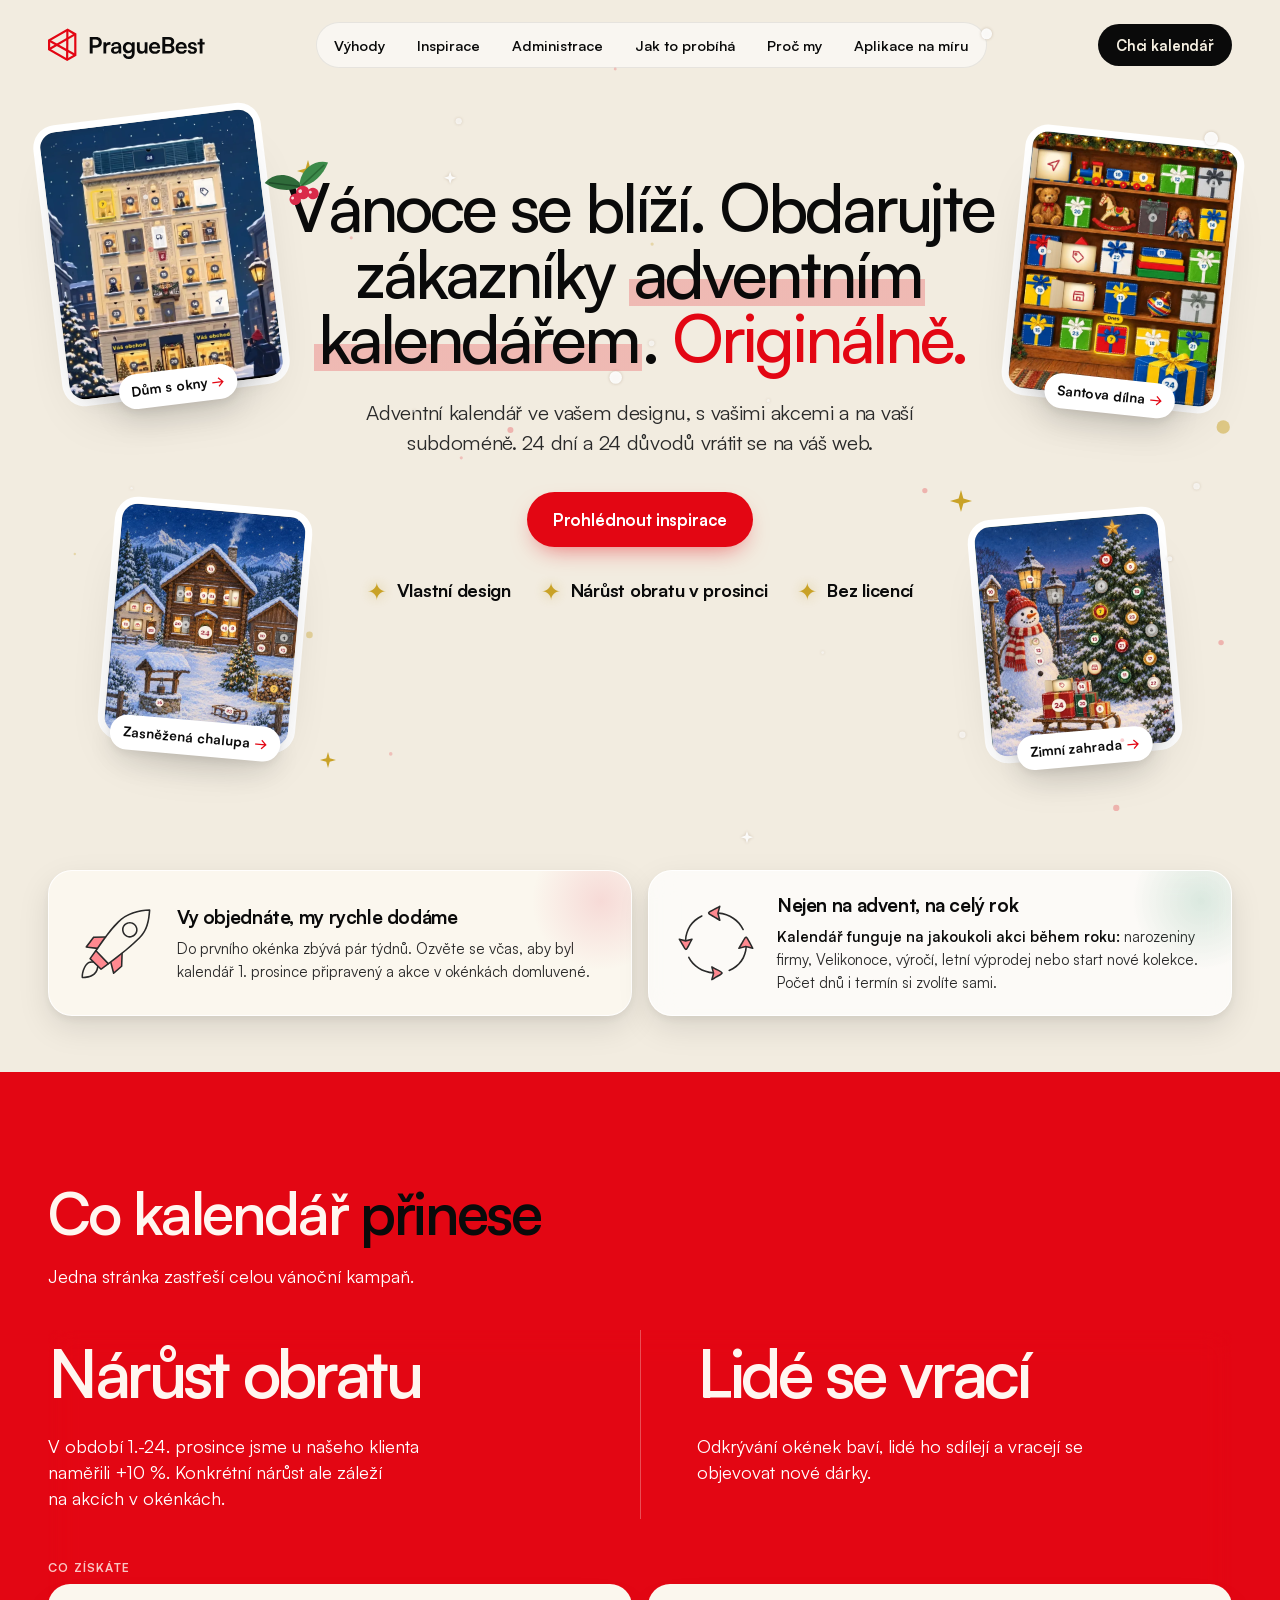
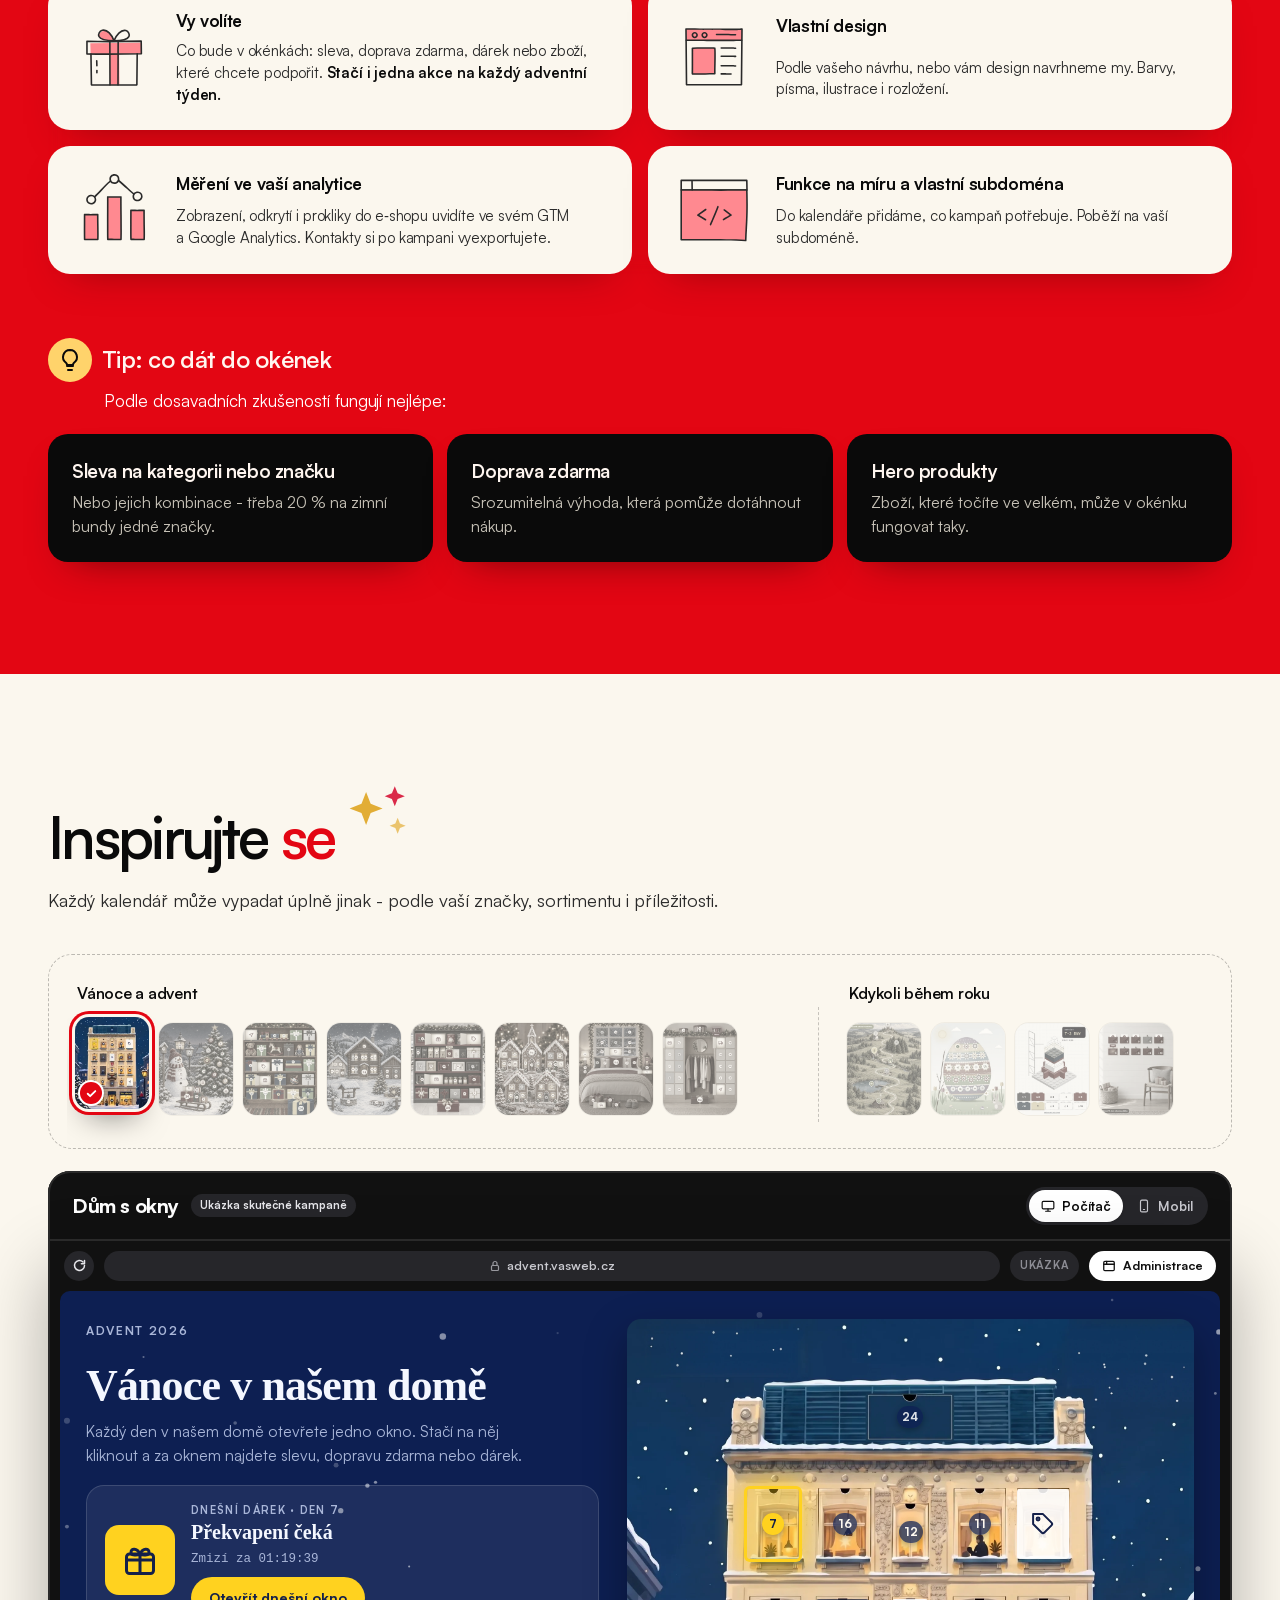
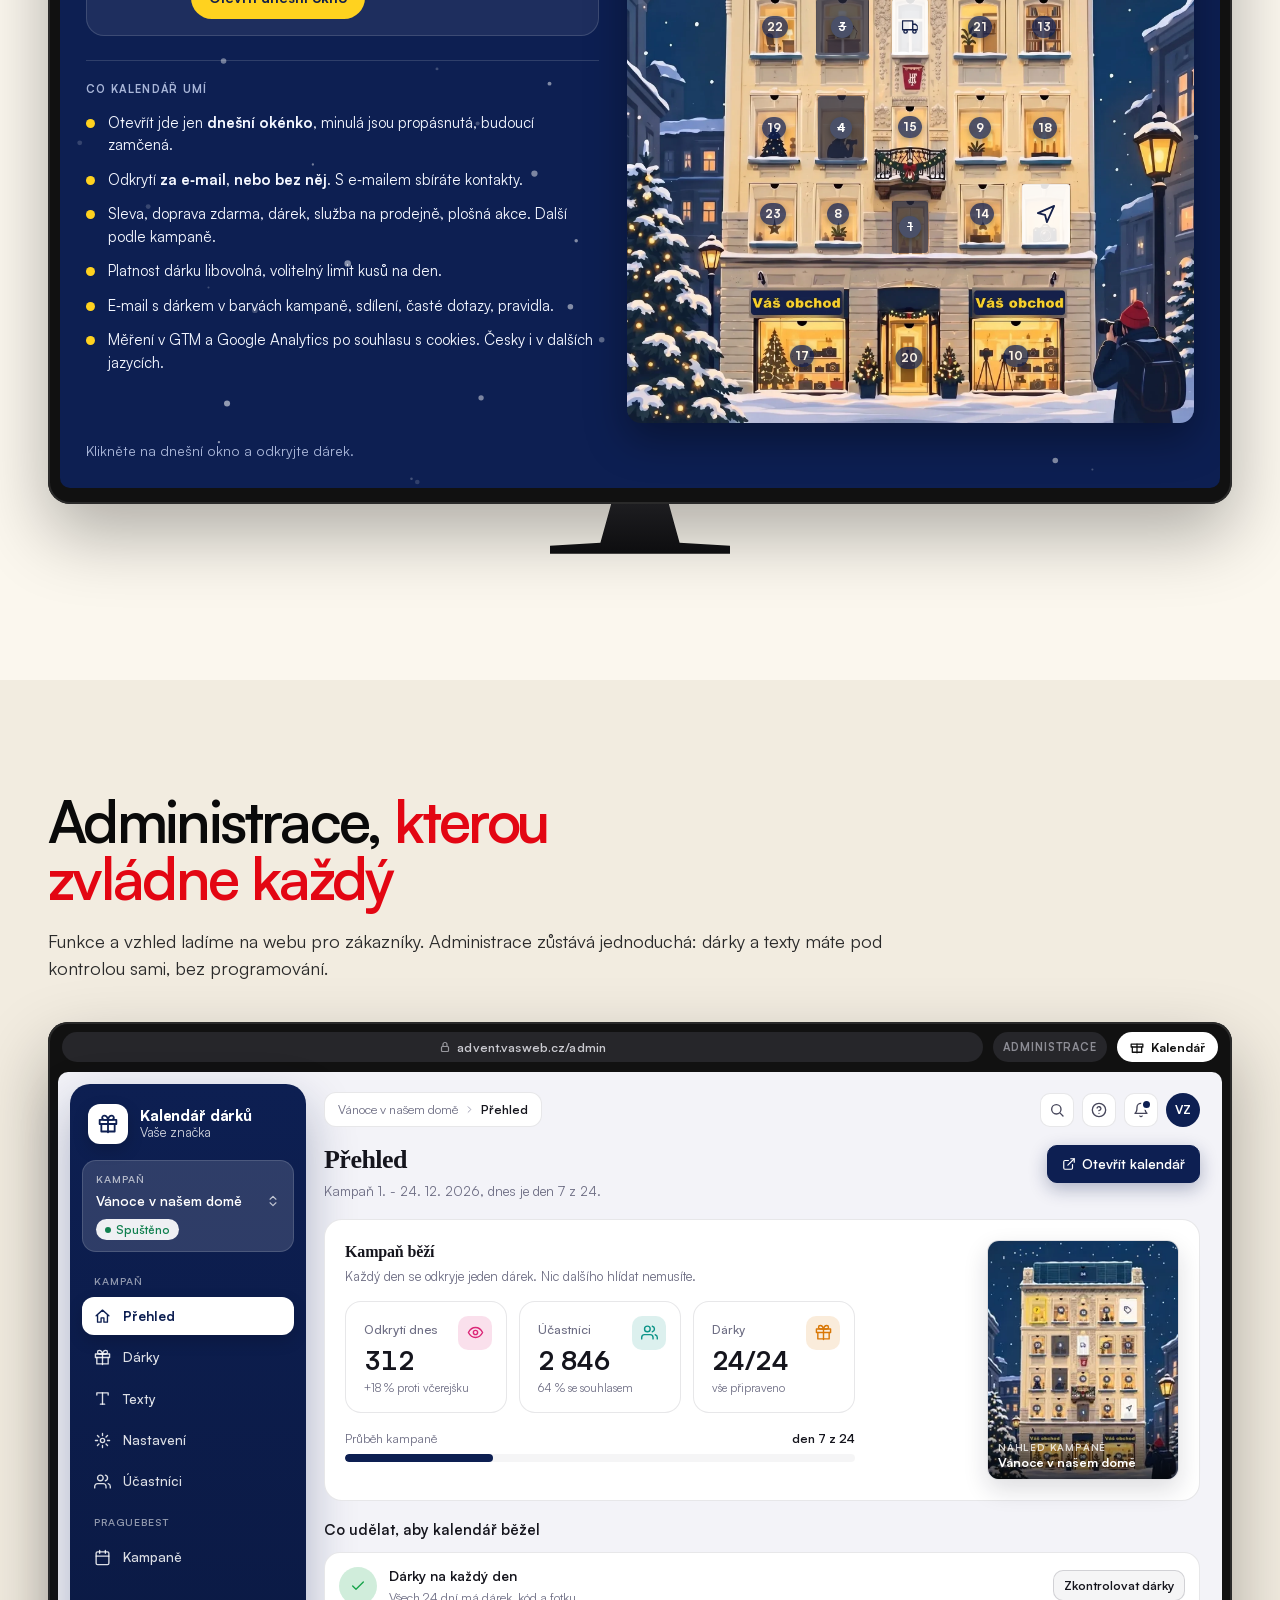
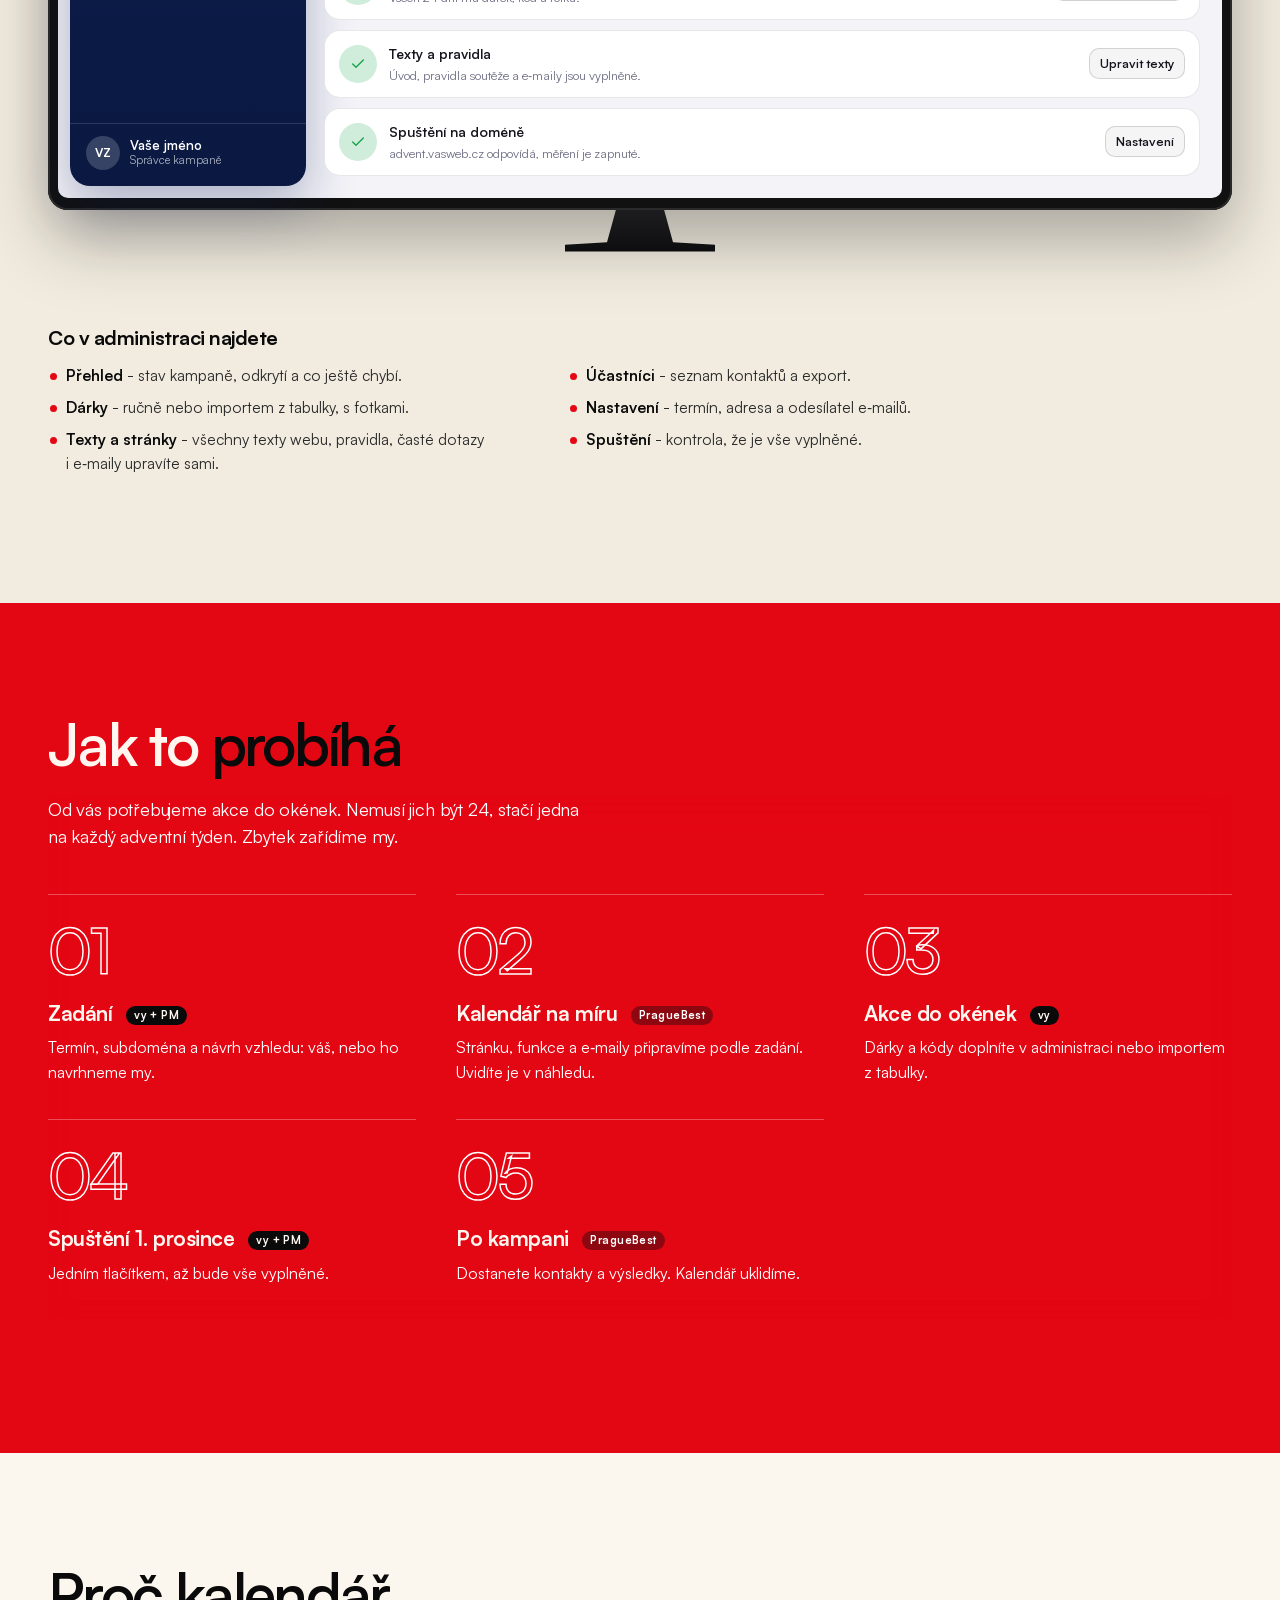
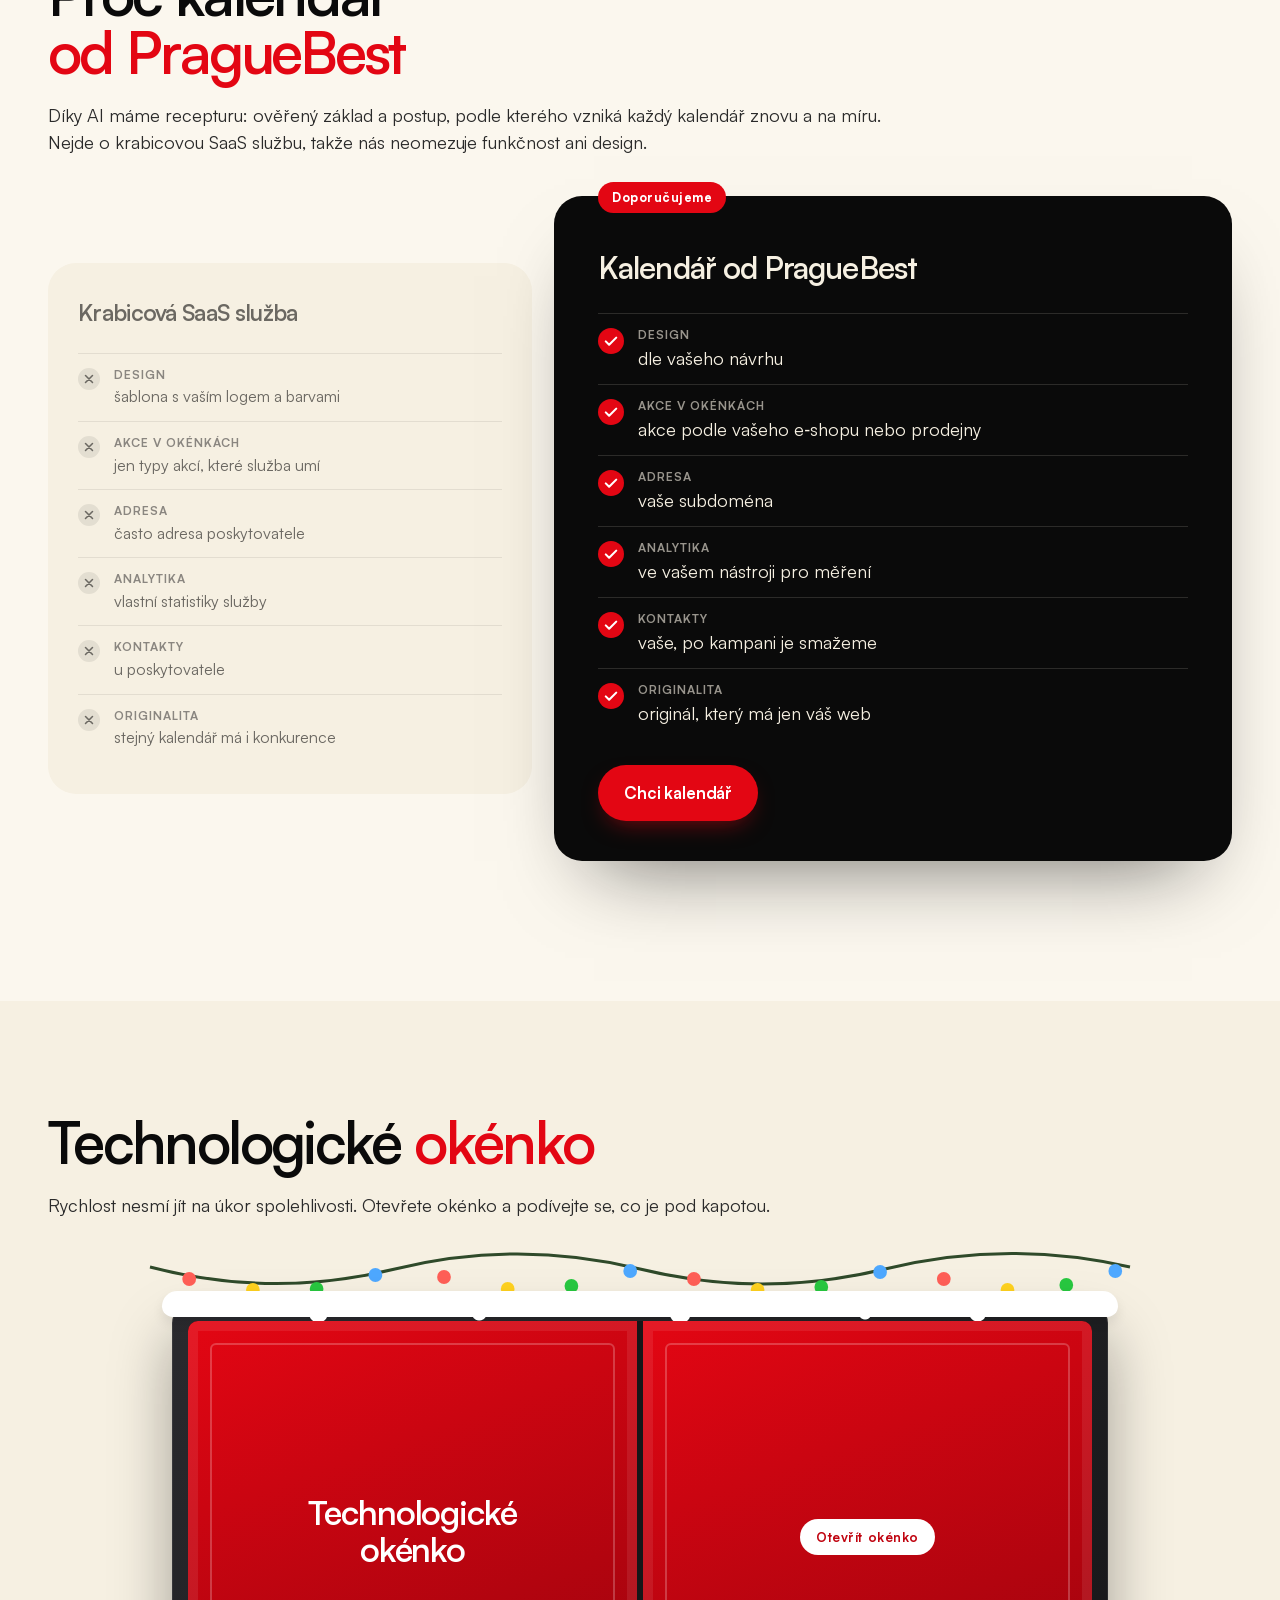
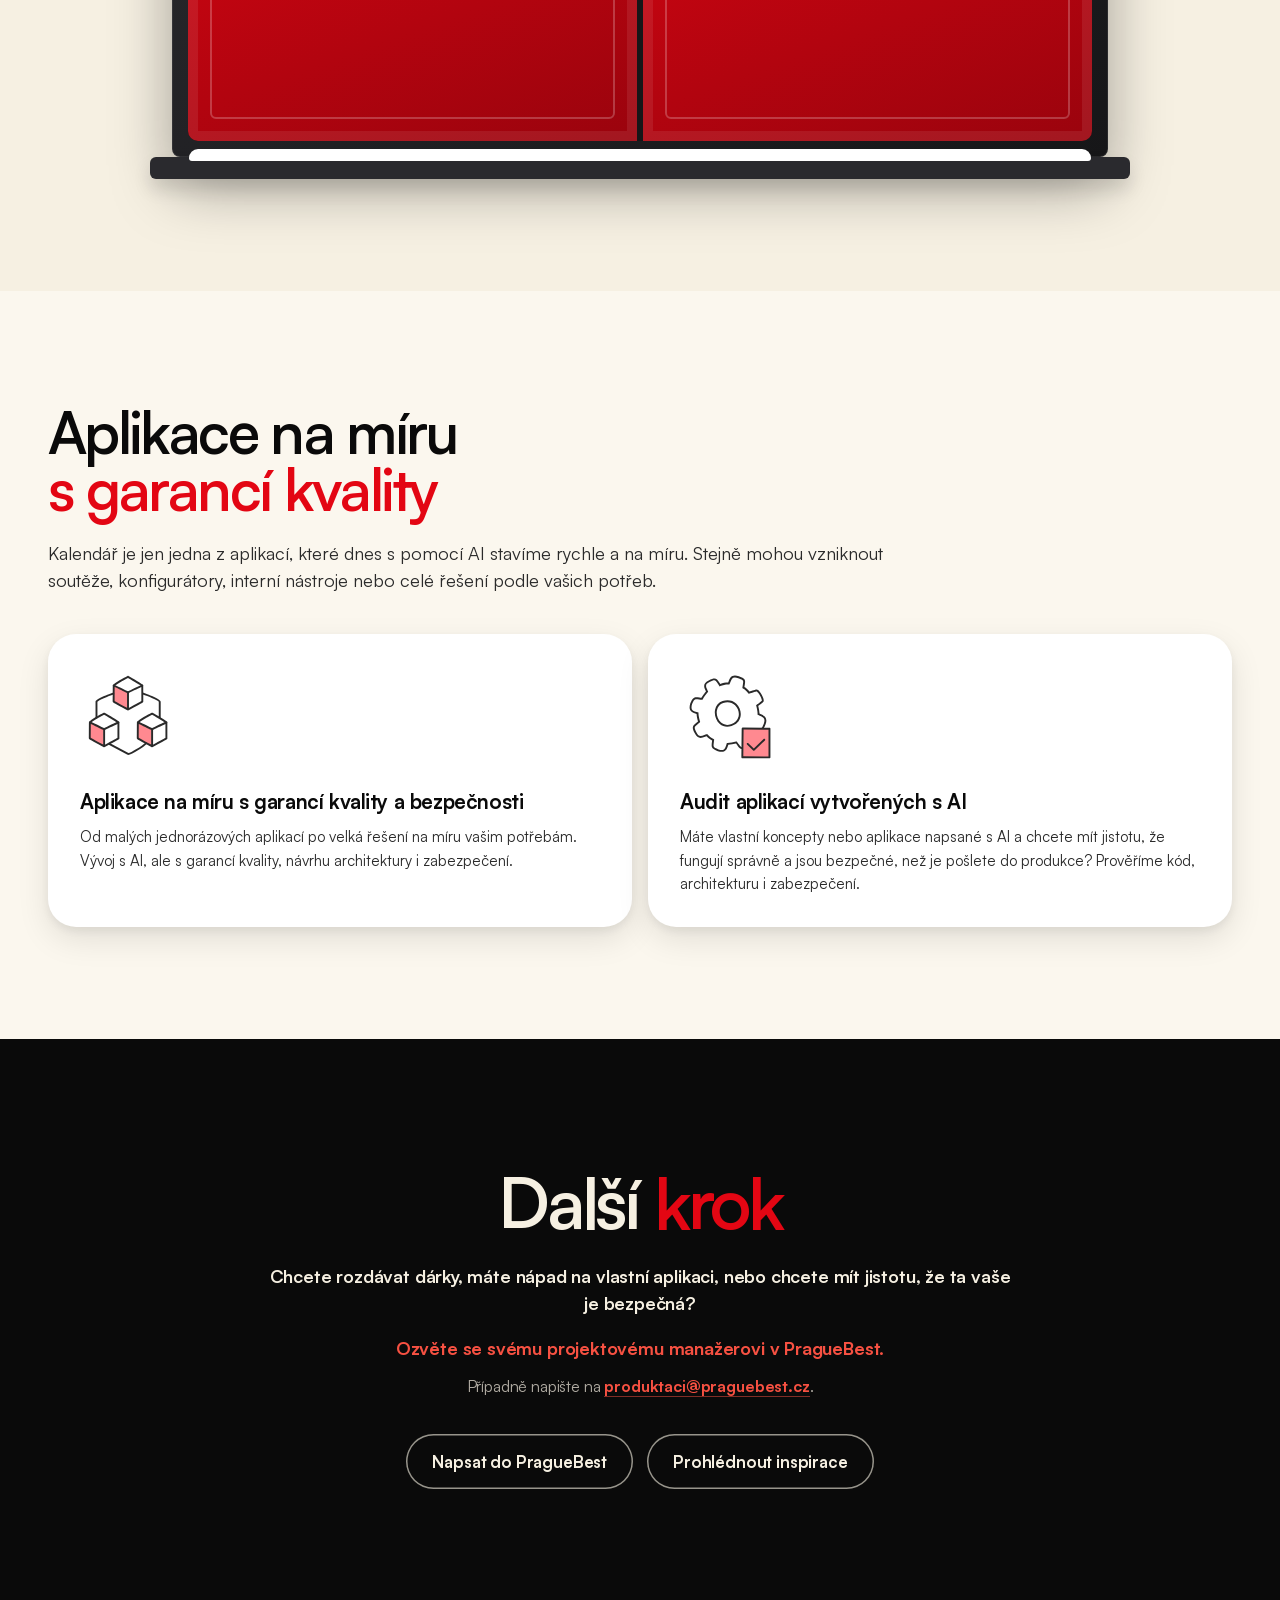
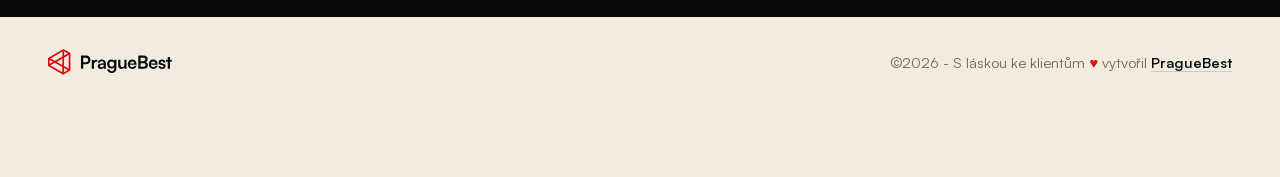
==== commit 64548cfe: "Drop the example subdomain from the custom features card "Poběží na vaší subdoméně." without "např. " ====
--- a/index.html
+++ b/index.html
@@ -1587,7 +1587,7 @@
     <div class="perk v2-has-ico"><img class="v2-ico" src="img/icons/darek.svg" alt="" width="56" height="56" decoding="async"><h3>Vy volíte</h3><p>Co bude v okénkách: sleva, doprava zdarma, dárek nebo zboží, které chcete podpořit. <strong>Stačí i jedna akce na každý adventní týden.</strong></p></div>
     <div class="perk v2-has-ico"><img class="v2-ico" src="img/icons/design.svg" alt="" width="56" height="56" decoding="async"><h3>Vlastní design</h3><p>Podle vašeho návrhu, nebo vám design navrhneme my. Barvy, písma, ilustrace i rozložení.</p></div>
     <div class="perk v2-has-ico"><img class="v2-ico" src="img/icons/mereni.svg" alt="" width="56" height="56" decoding="async"><h3>Měření ve vaší analytice</h3><p>Zobrazení, odkrytí i prokliky do e&#8209;shopu uvidíte ve svém GTM a Google Analytics. Kontakty si po kampani vyexportujete.</p></div>
-    <div class="perk v2-has-ico"><img class="v2-ico" src="img/icons/kod.svg" alt="" width="56" height="56" decoding="async"><h3>Funkce na míru a vlastní subdoména</h3><p>Do kalendáře přidáme, co kampaň potřebuje. Poběží na vaší subdoméně, např. advent.vasweb.cz.</p></div>
+    <div class="perk v2-has-ico"><img class="v2-ico" src="img/icons/kod.svg" alt="" width="56" height="56" decoding="async"><h3>Funkce na míru a vlastní subdoména</h3><p>Do kalendáře přidáme, co kampaň potřebuje. Poběží na vaší subdoméně.</p></div>
   </div>
 </div>
 
